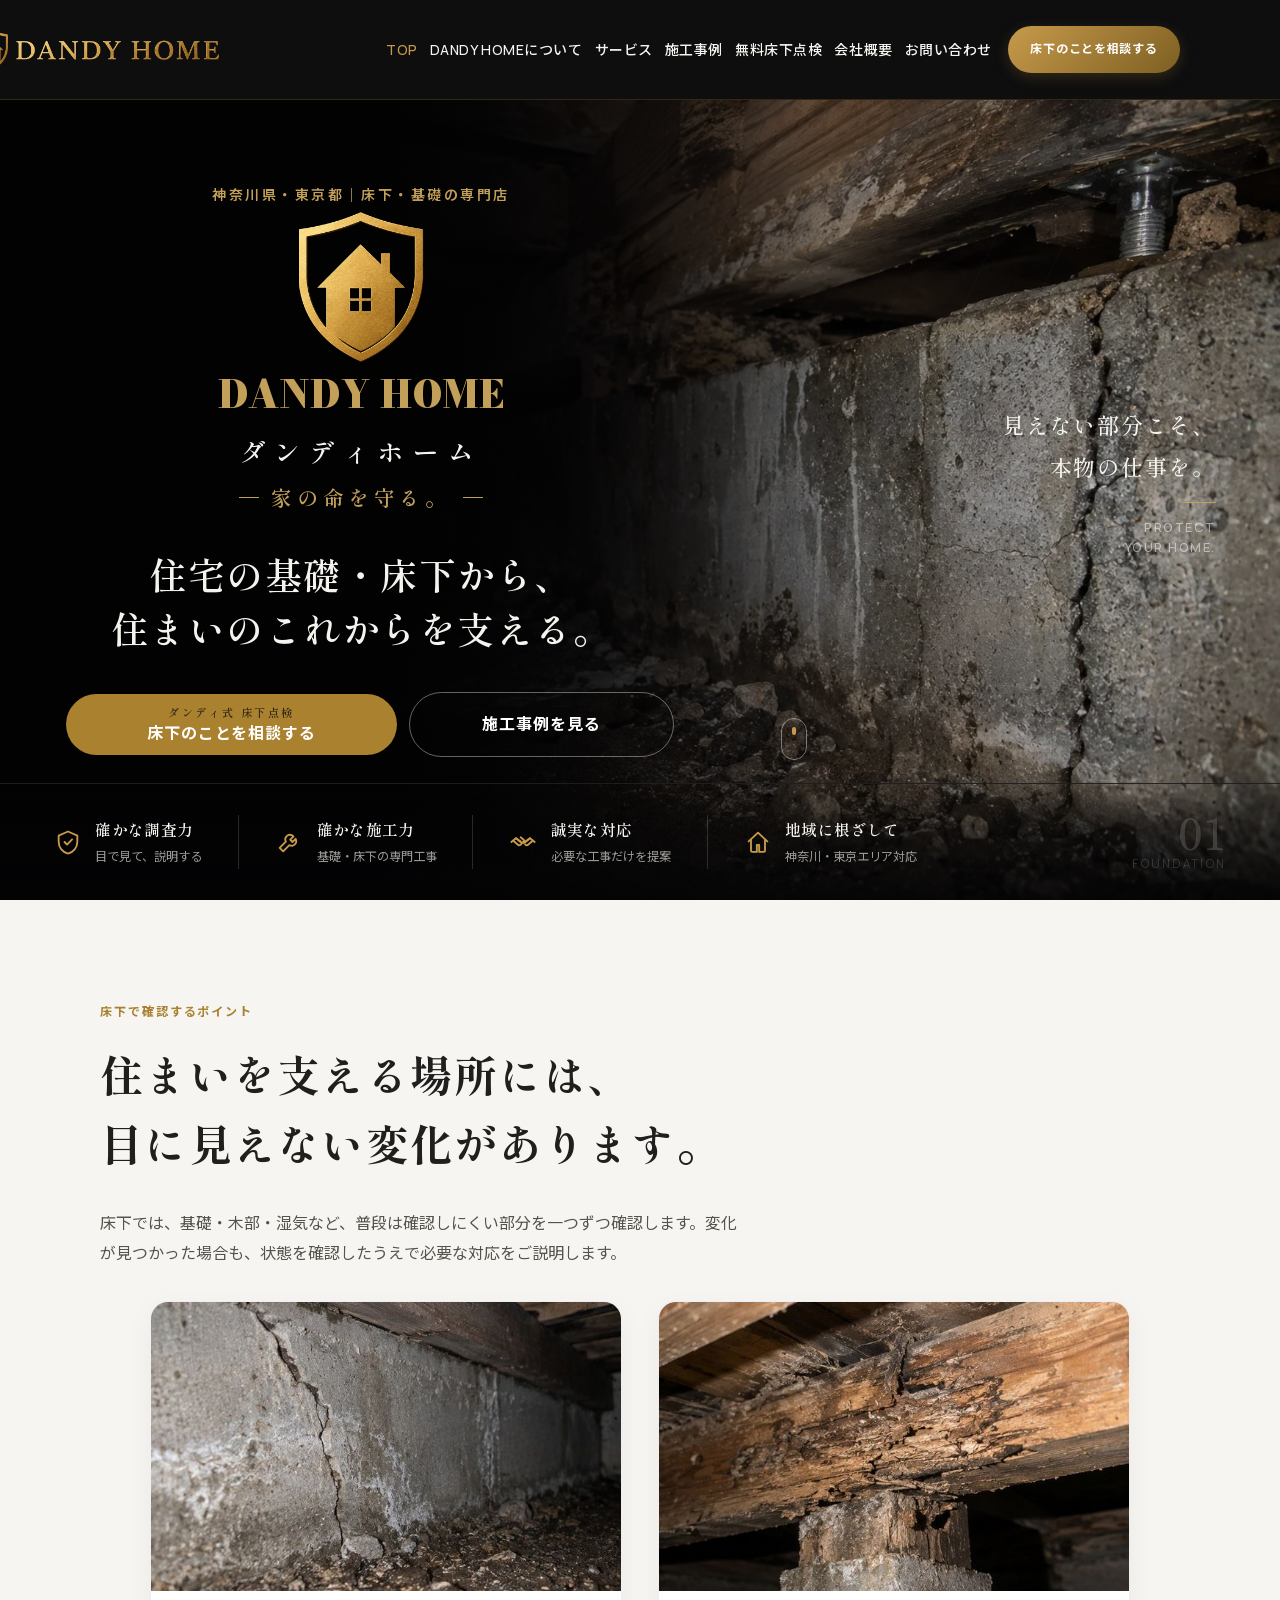
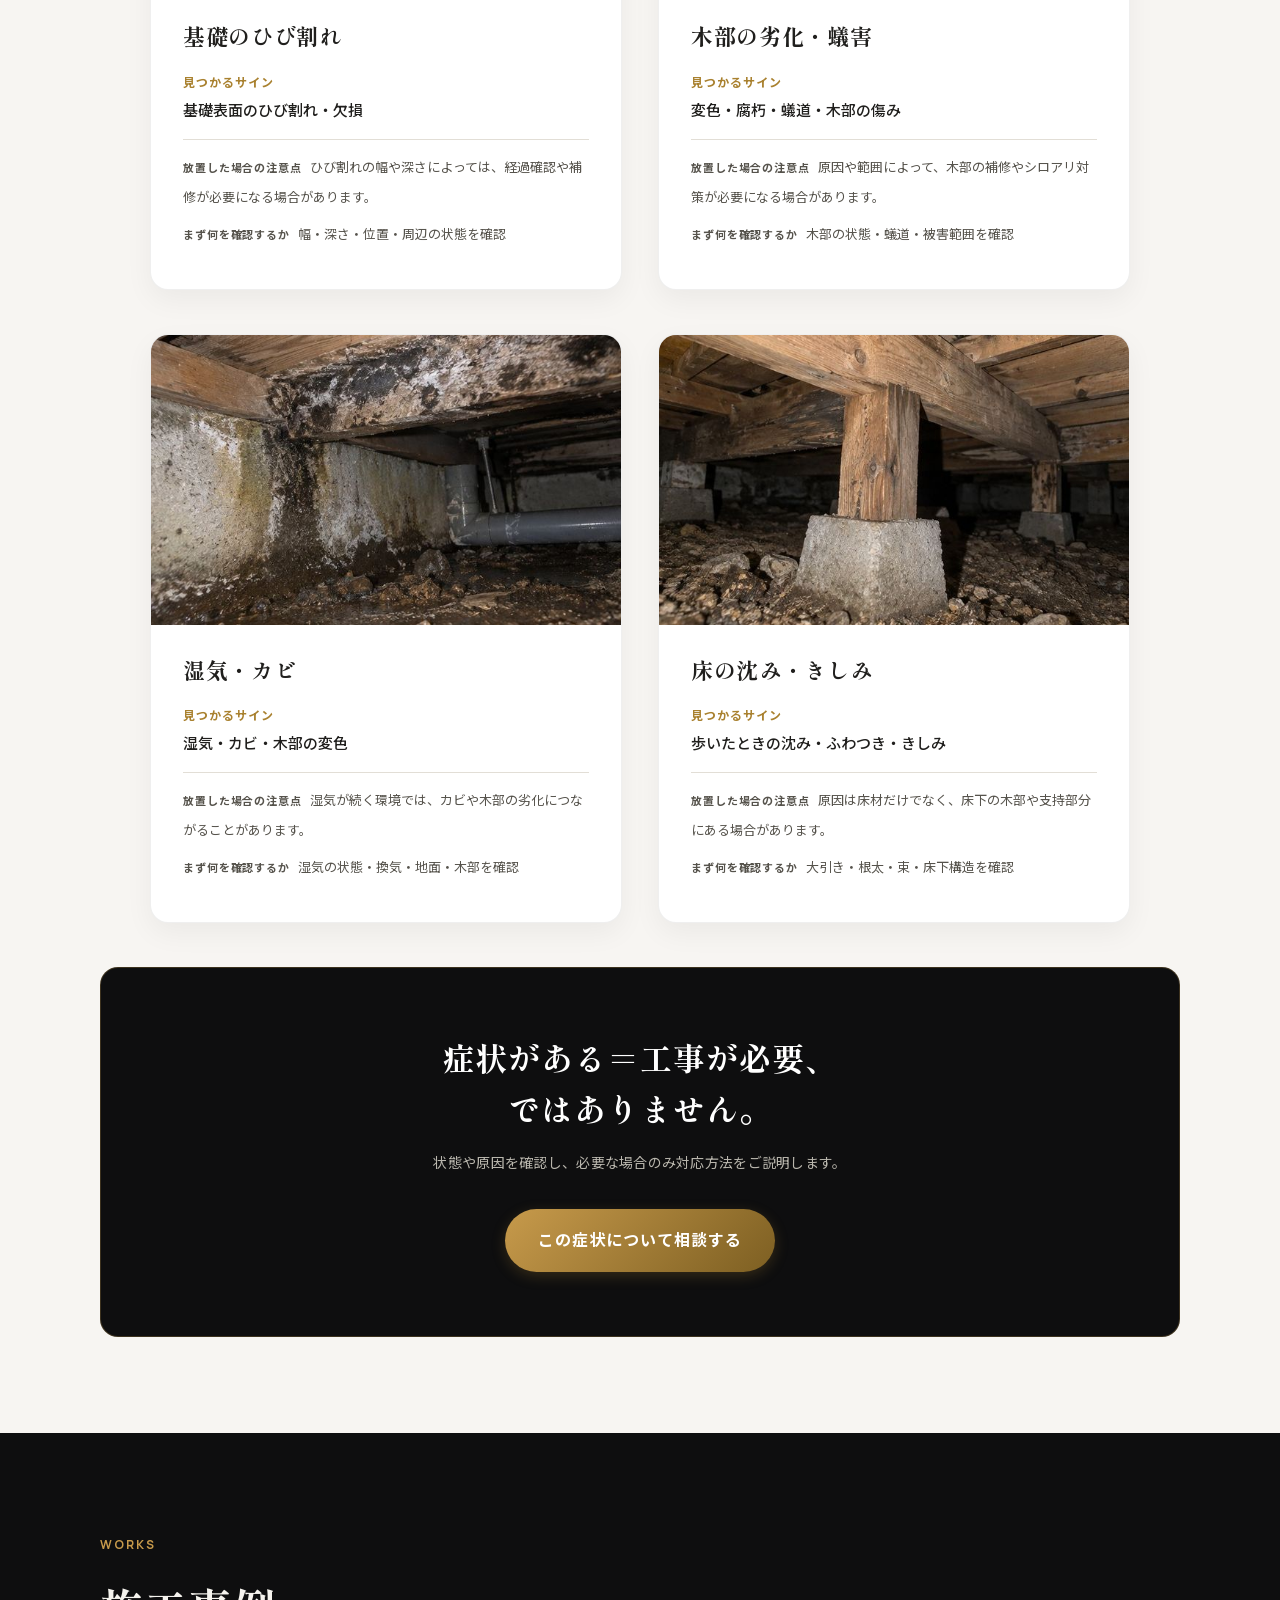
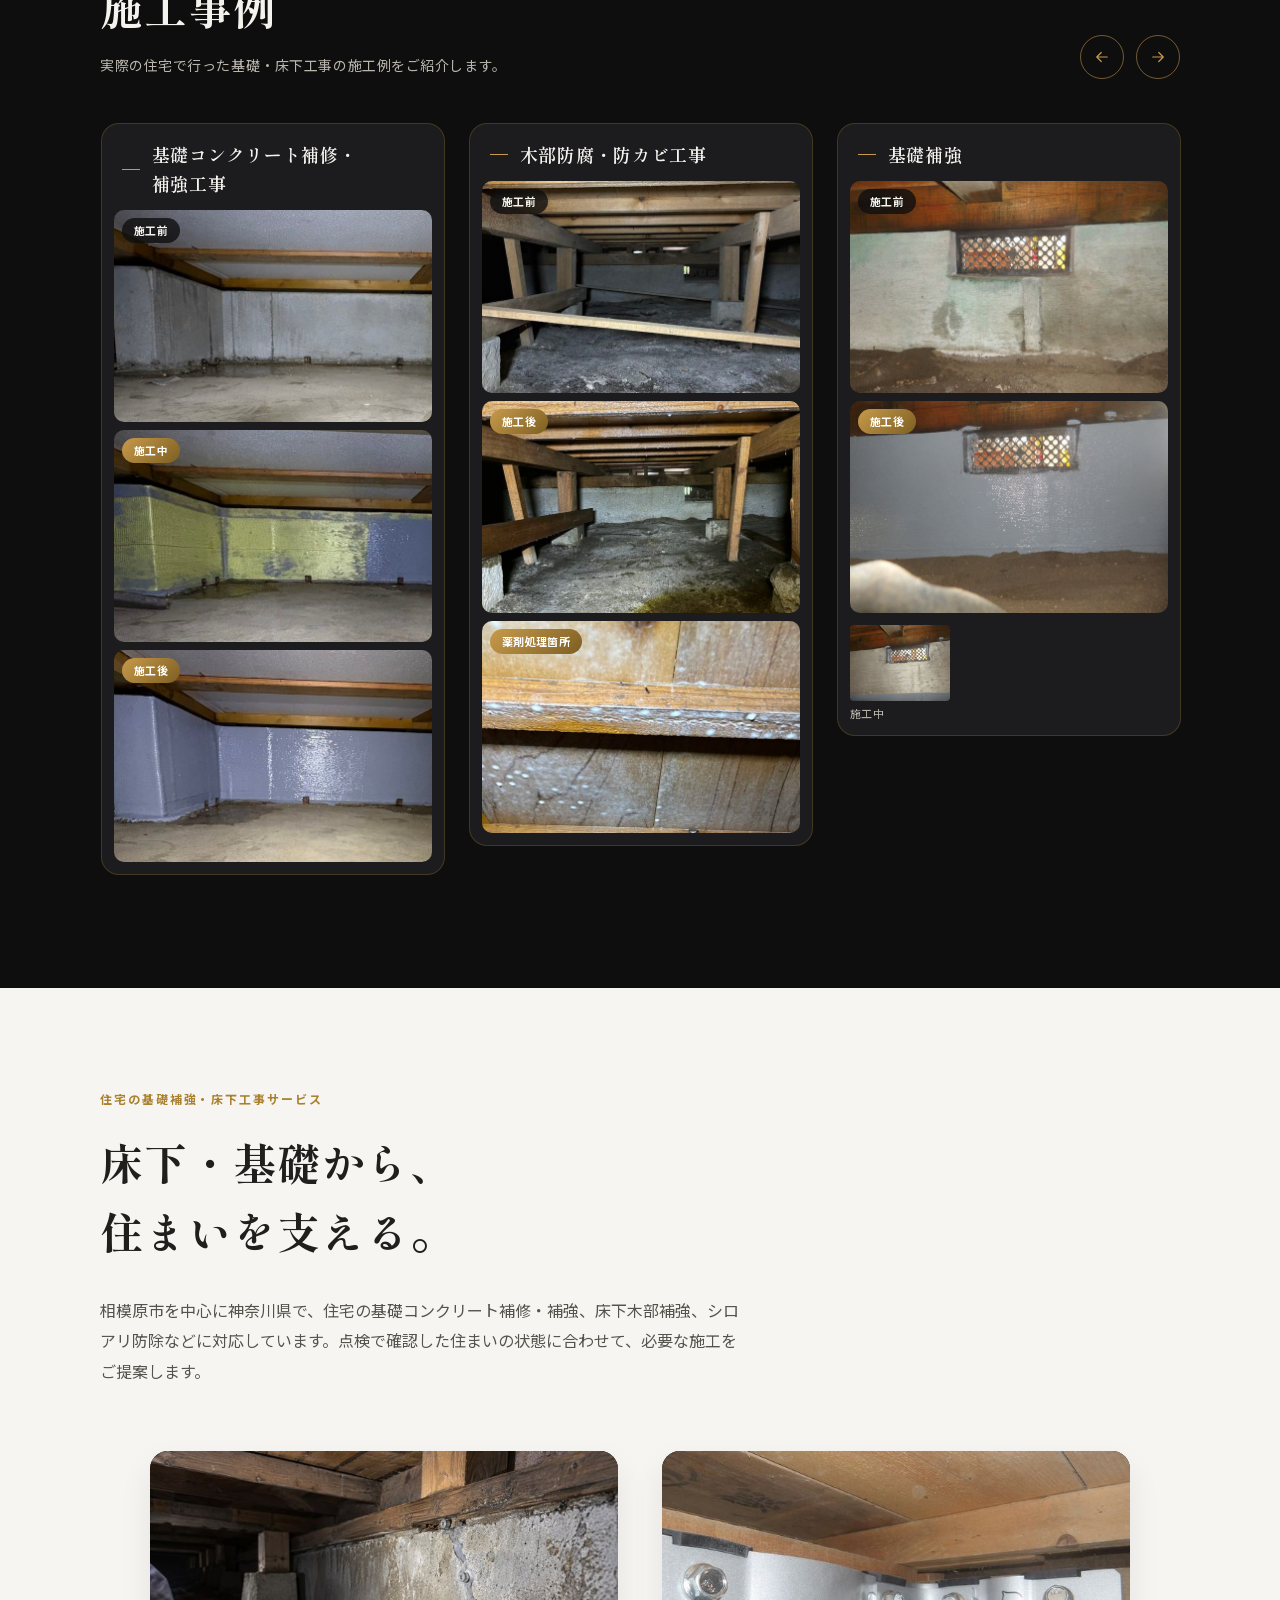
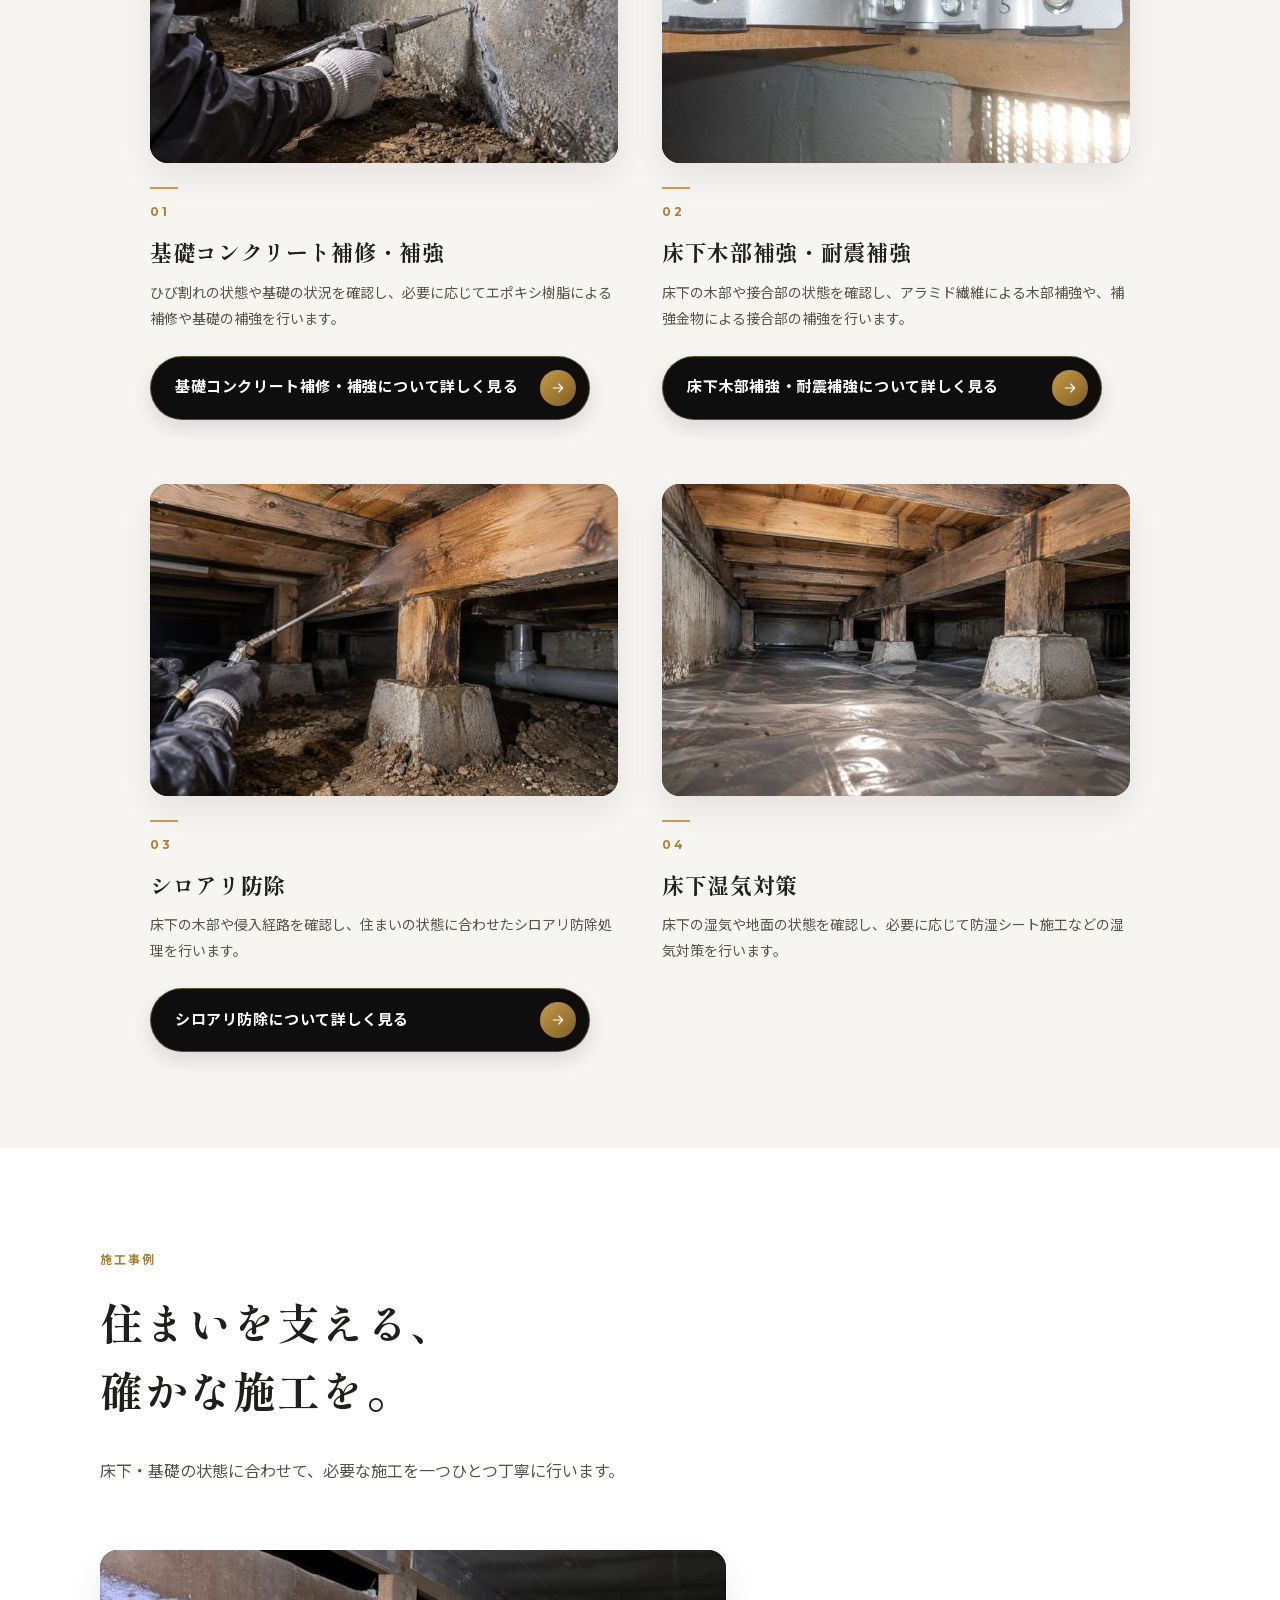
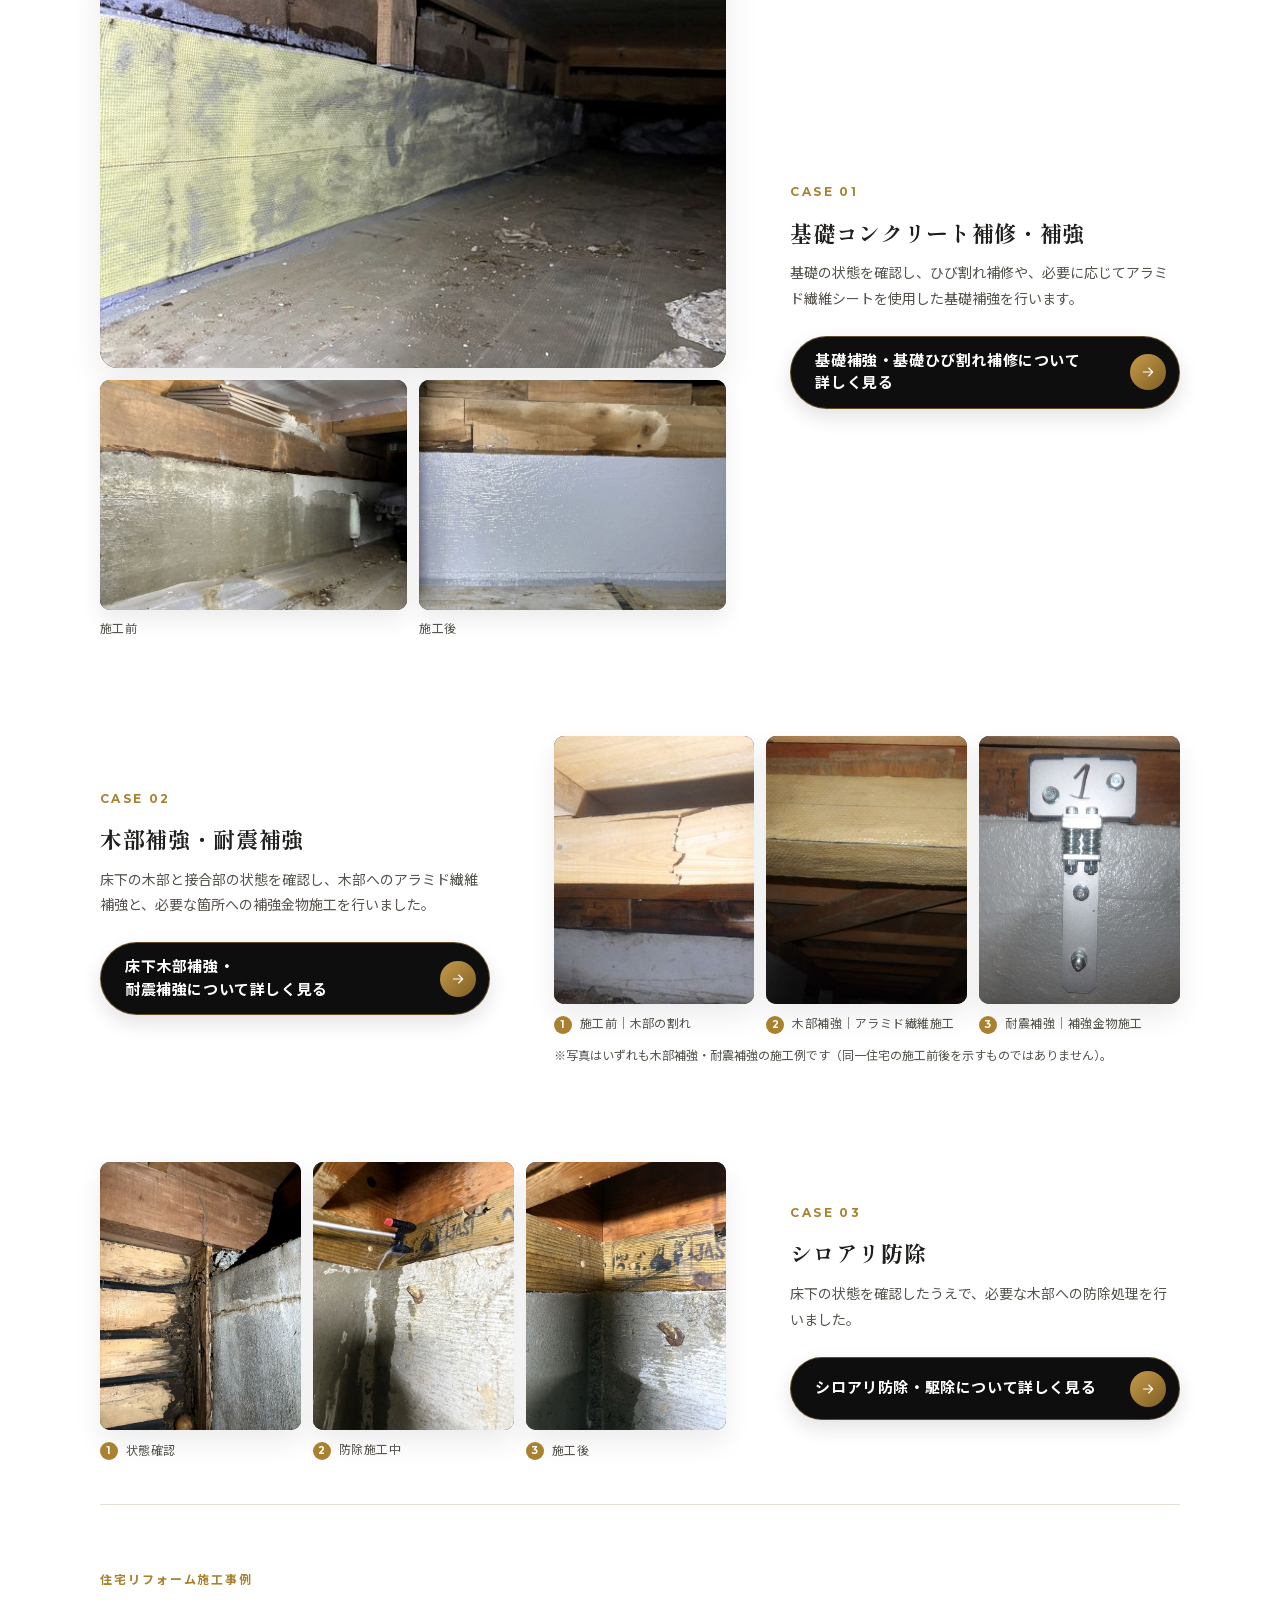
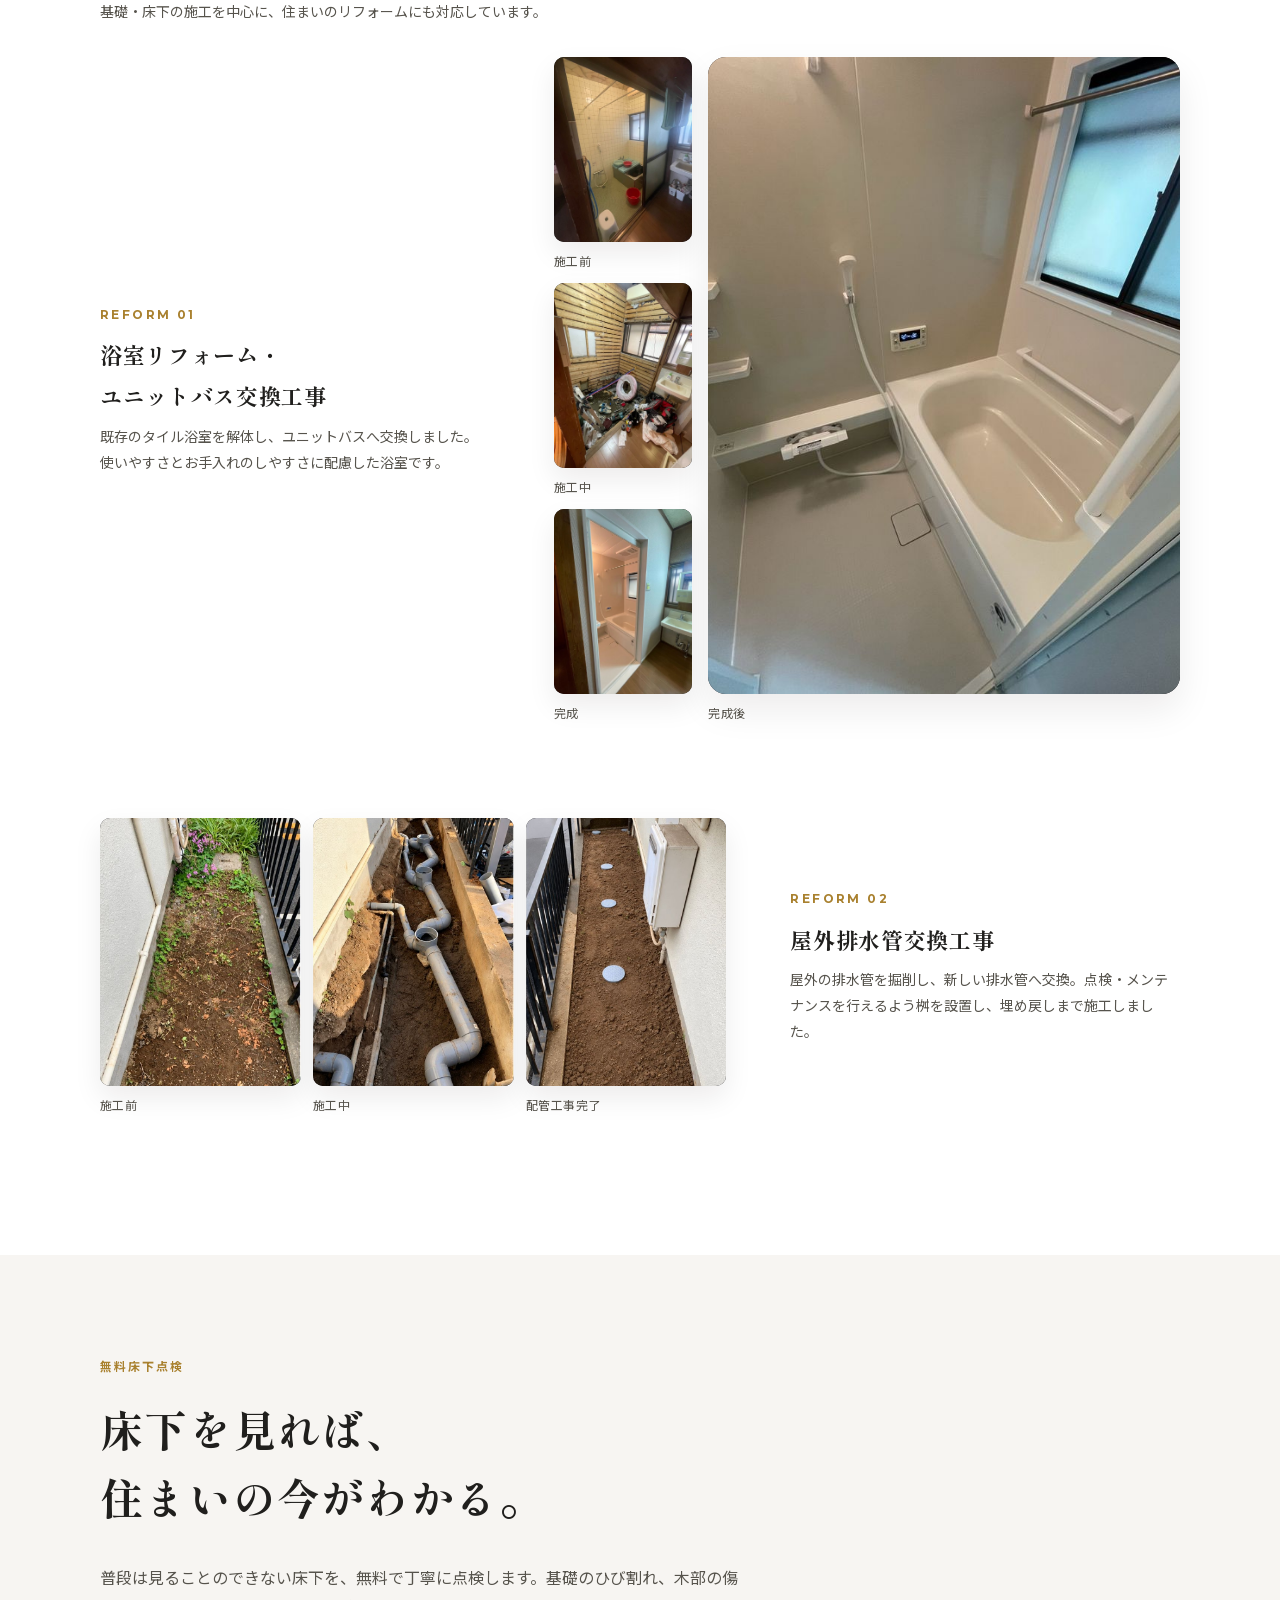
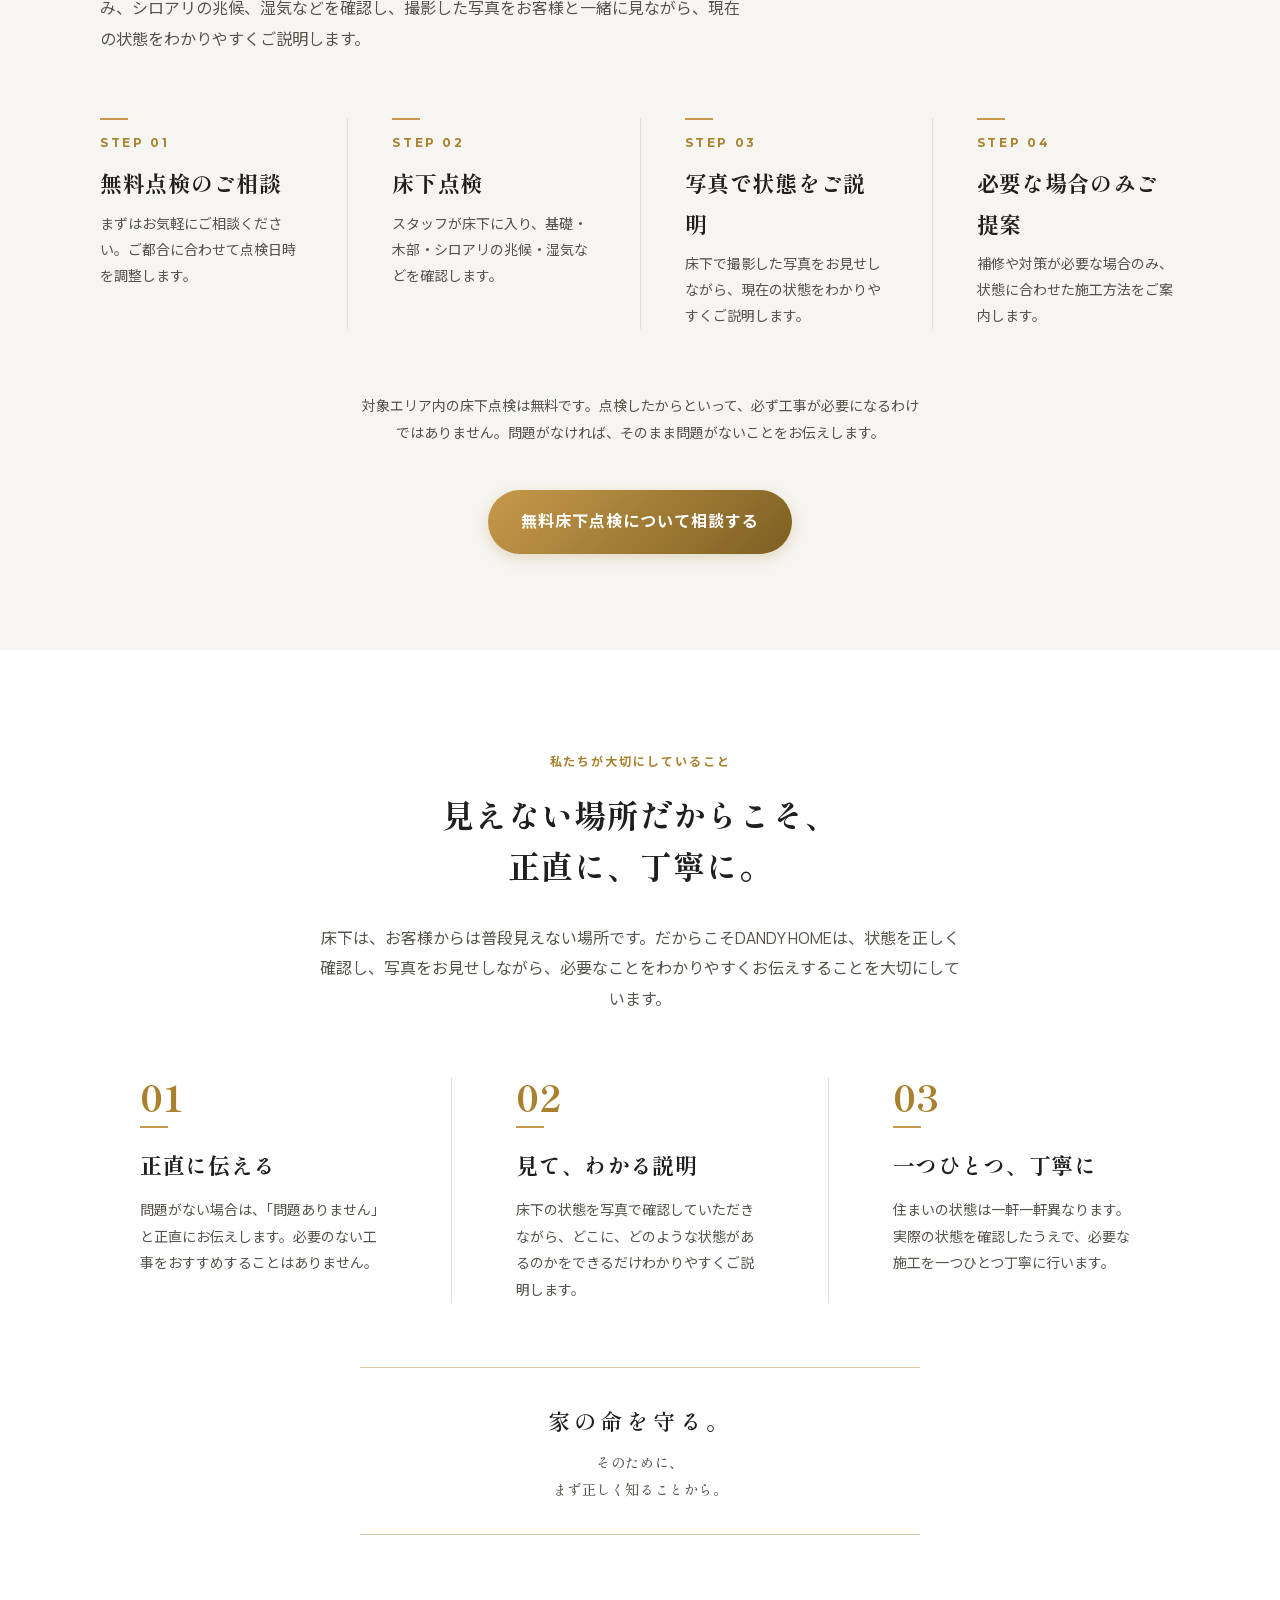
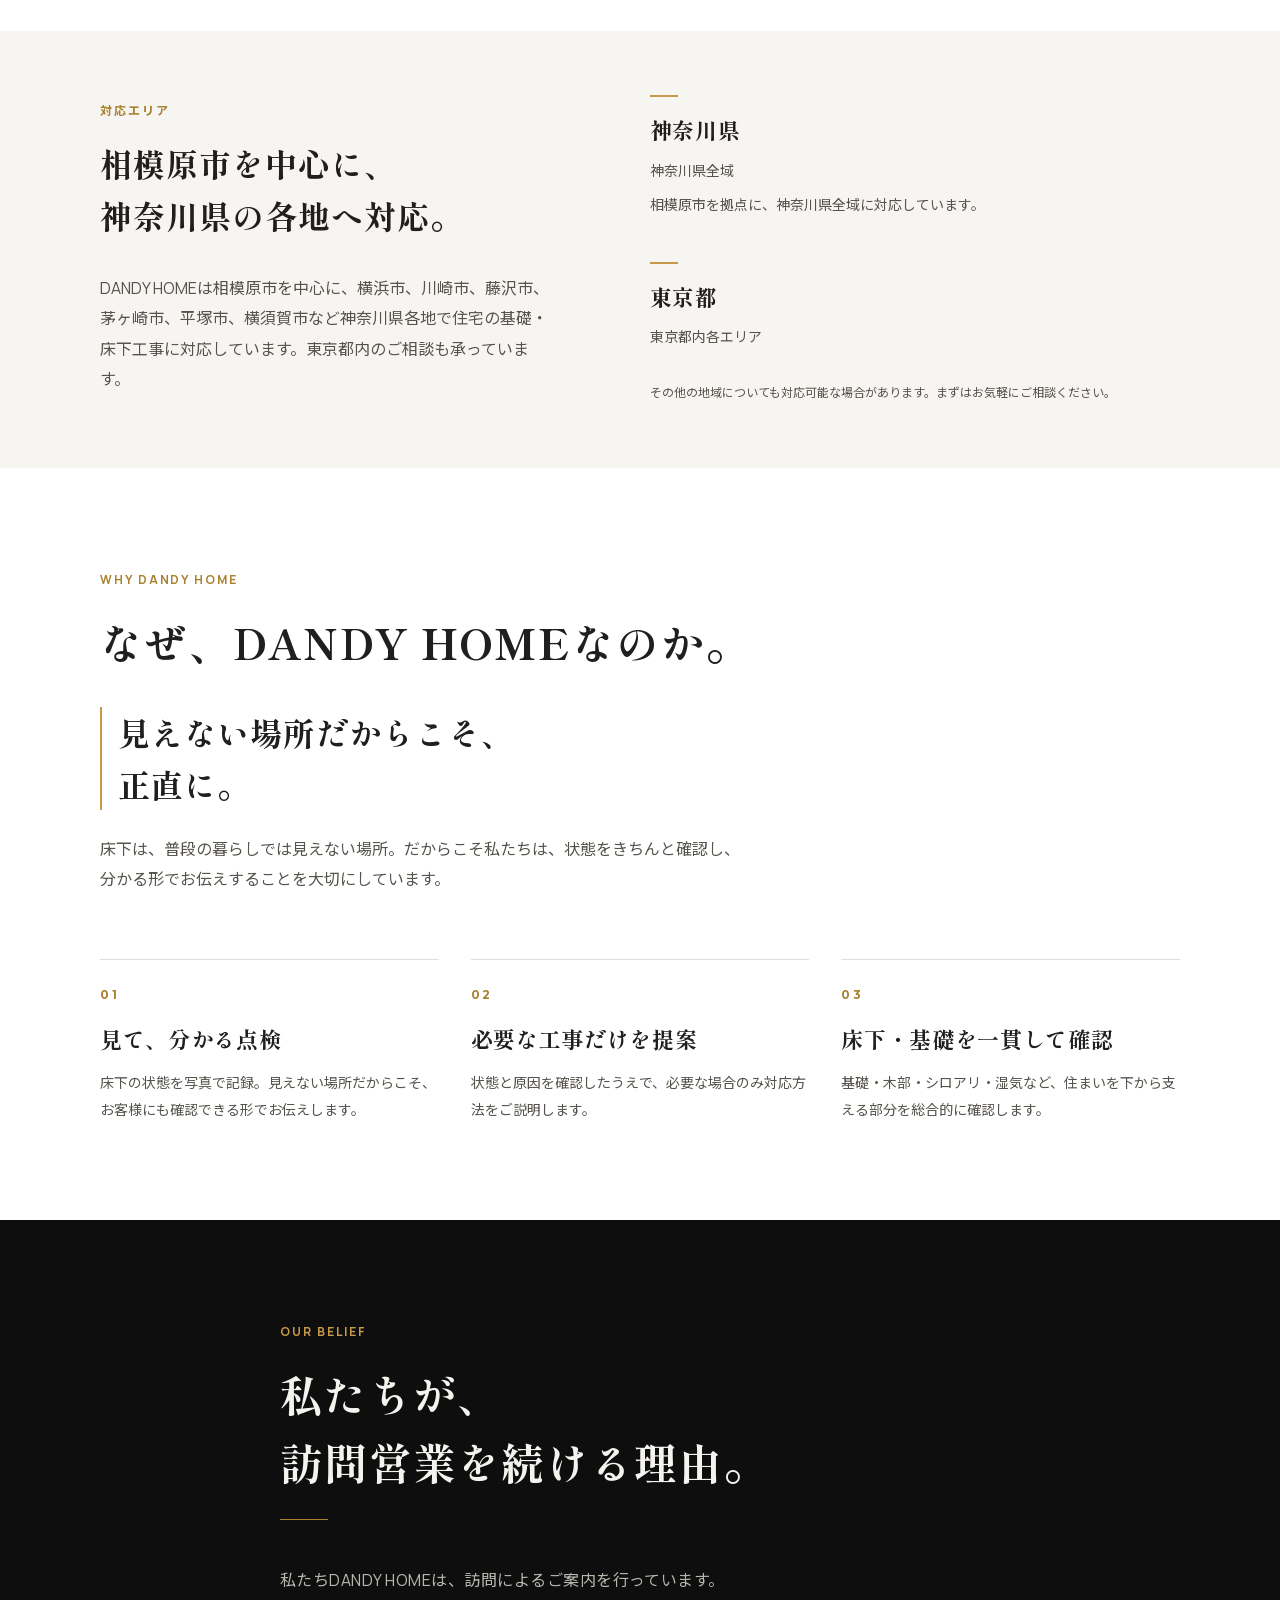
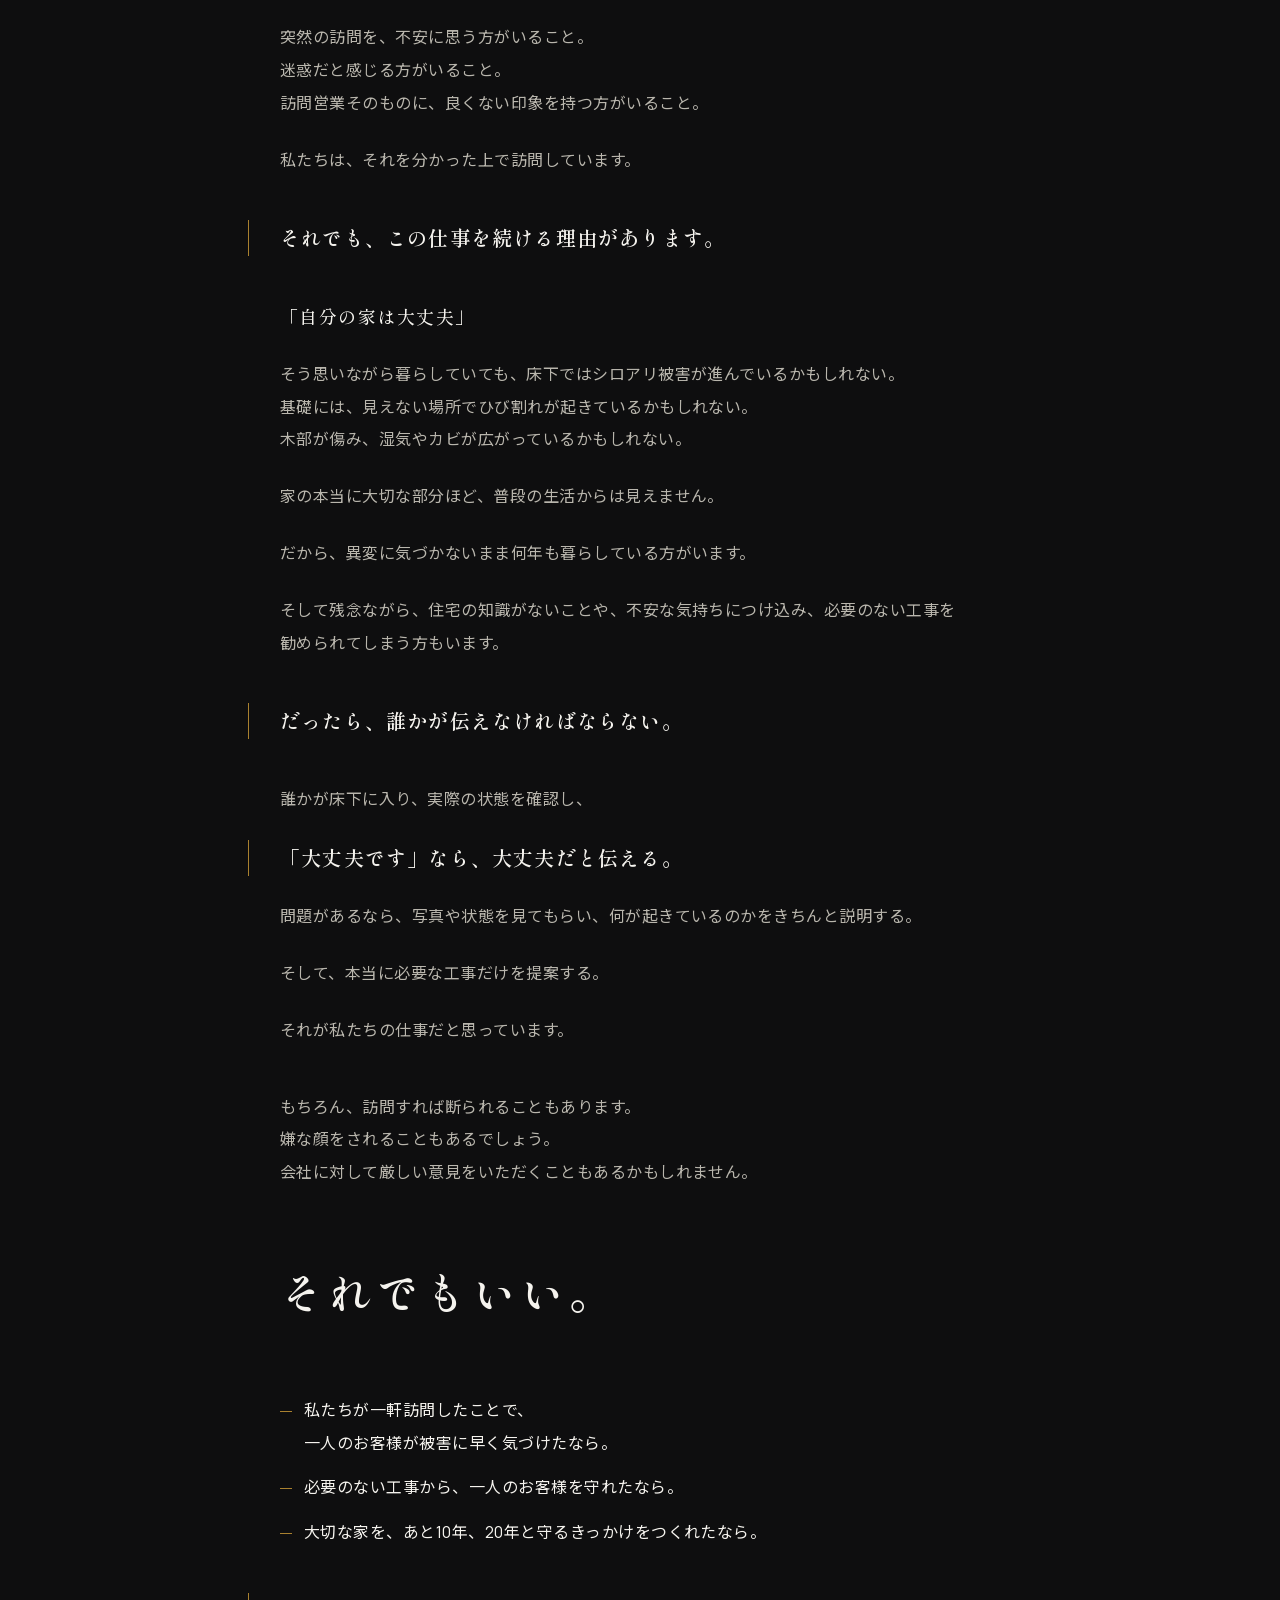
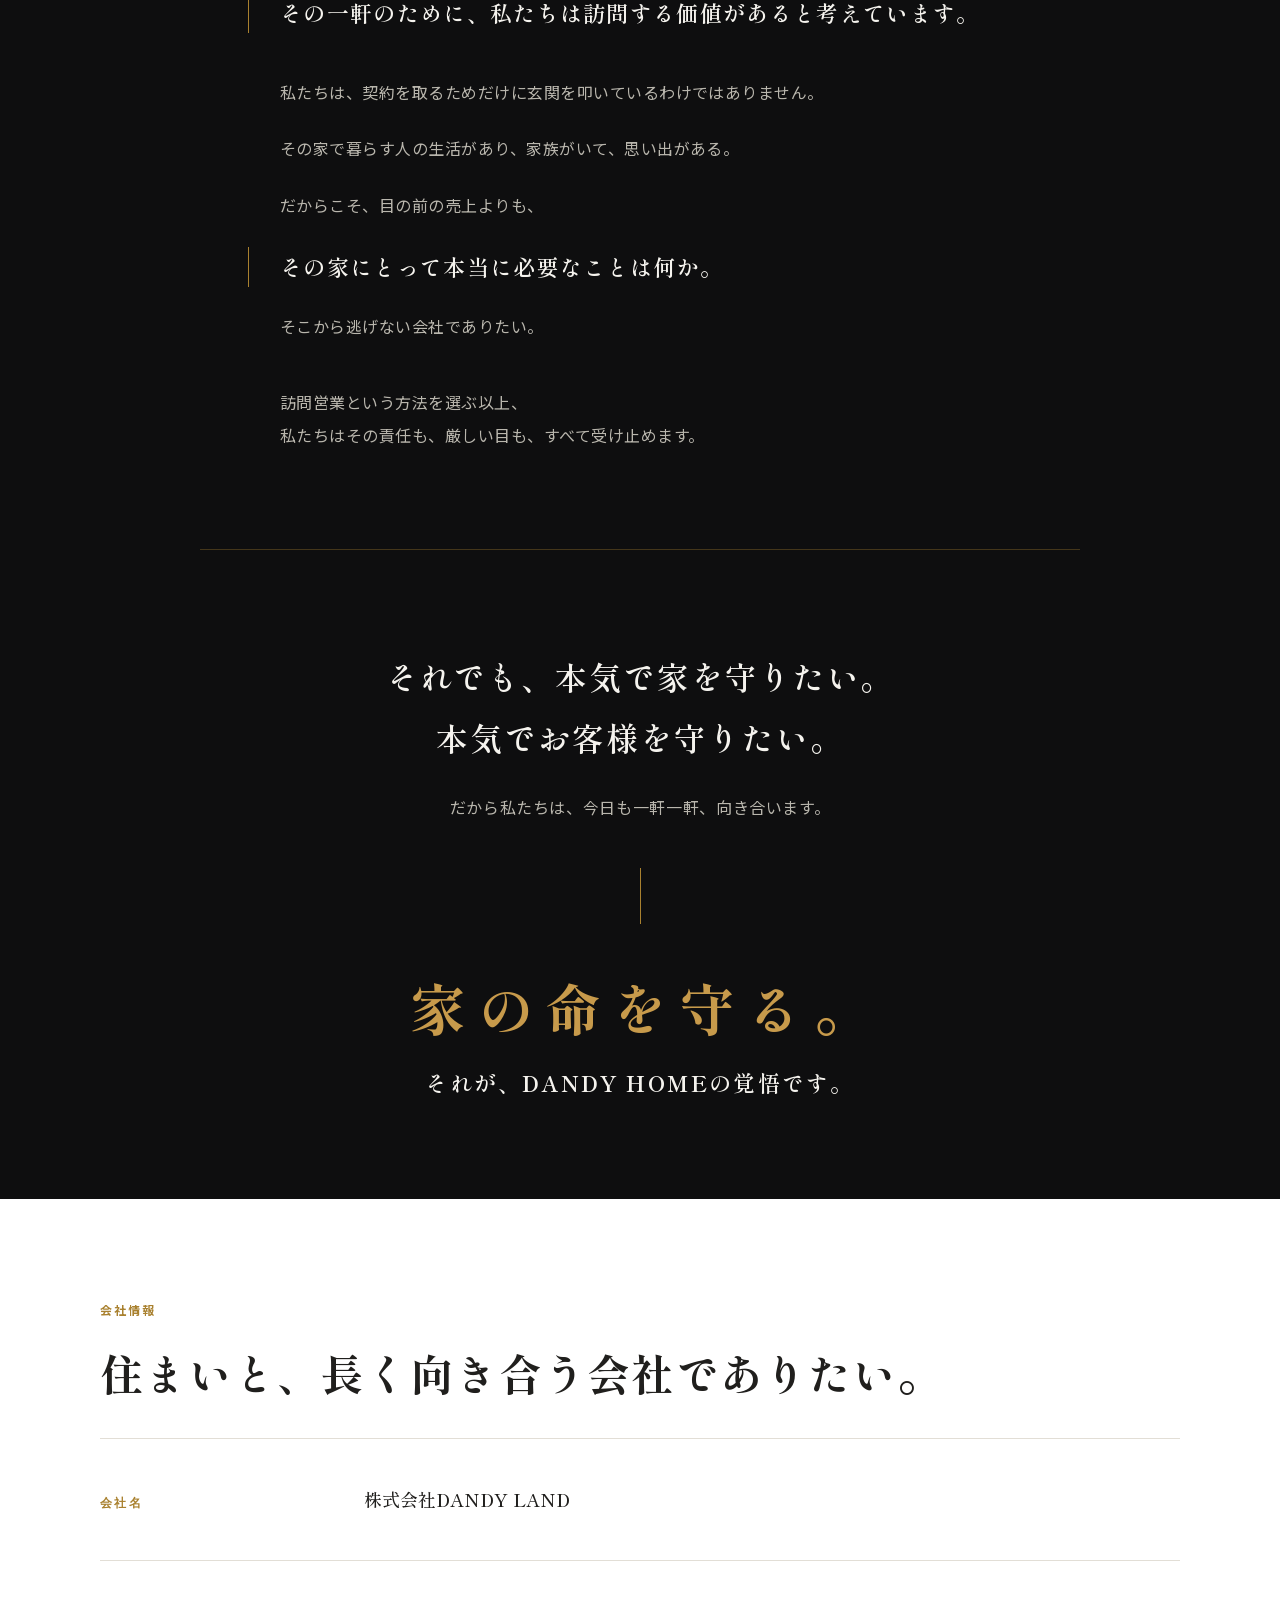
==== index.html @ 3596477d "Webフォントを自社配信に切り替え、ファーストビューの読み込み順を最適化（V4） - サイトで使う文字だけのサブセット（Noto Sans JP / Shippori Mincho）と欧文フォントを " ====
<!DOCTYPE html>
<html lang="ja">
<head>
  <meta charset="UTF-8">
  <meta name="viewport" content="width=device-width, initial-scale=1, viewport-fit=cover">
  <title>住宅の基礎補強・床下工事ならDANDY HOME｜相模原・神奈川</title>
  <meta name="description" content="相模原市を中心に神奈川県で住宅の基礎コンクリート補修・補強、床下木部補強、シロアリ防除、床下耐震補強に対応するDANDY HOME。住まいの基礎・床下を点検し、状態に合わせた施工をご提案します。">
  <link rel="canonical" href="https://dandyland.co.jp/">
  <meta name="theme-color" content="#1a1a1a">
  <meta name="robots" content="index, follow">

  <!-- OGP -->
  <meta property="og:type" content="website">
  <meta property="og:site_name" content="DANDY HOME">
  <meta property="og:title" content="住宅の基礎補強・床下工事ならDANDY HOME｜相模原・神奈川">
  <meta property="og:description" content="相模原市を中心に神奈川県で住宅の基礎コンクリート補修・補強、床下木部補強、シロアリ防除、床下耐震補強に対応するDANDY HOME。住まいの基礎・床下を点検し、状態に合わせた施工をご提案します。">
  <meta property="og:url" content="https://dandyland.co.jp/">
  <meta property="og:image" content="https://dandyland.co.jp/images/ogp/ogp-default.jpg">
  <meta property="og:locale" content="ja_JP">

  <!-- Twitter Card -->
  <meta name="twitter:card" content="summary_large_image">
  <meta name="twitter:title" content="住宅の基礎補強・床下工事ならDANDY HOME｜相模原・神奈川">
  <meta name="twitter:description" content="相模原市を中心に神奈川県で住宅の基礎コンクリート補修・補強、床下木部補強、シロアリ防除、床下耐震補強に対応するDANDY HOME。住まいの基礎・床下を点検し、状態に合わせた施工をご提案します。">
  <meta name="twitter:image" content="https://dandyland.co.jp/images/ogp/ogp-default.jpg">

  <link rel="icon" href="/favicon.ico" sizes="any">
  <link rel="apple-touch-icon" href="/images/apple-touch-icon.png">

  <!-- ファーストビュー背景（LCP）を先に読み込む。CSSと同じく767px以下はスマホ用の写真。
       css/style.css の @supports と同じ条件で WebP / JPEG を選び、CSSが実際に使う写真だけを
       読み込む（条件がずれると写真を二重に読み込むため、変更時は両方をそろえる）。
       フォントのCSSより前に置き、その読み込みを待たずにすぐ実行させる -->
  <script>
    (function () {
      var webp = !!(window.CSS && CSS.supports && CSS.supports('background-image', 'image-set(url("a.webp") type("image/webp"))'));
      [['/images/hero/hero-foundation-mobile', '(max-width: 767px)'], ['/images/hero/hero-foundation', '(min-width: 768px)']].forEach(function (p) {
        var l = document.createElement('link');
        l.rel = 'preload';
        l.as = 'image';
        l.href = p[0] + (webp ? '.webp' : '.jpg');
        l.media = p[1];
        l.setAttribute('fetchpriority', 'high');
        document.head.appendChild(l);
      });
    })();
  </script>
  <noscript>
    <link rel="preload" as="image" href="/images/hero/hero-foundation-mobile.webp" type="image/webp" media="(max-width: 767px)" fetchpriority="high">
    <link rel="preload" as="image" href="/images/hero/hero-foundation.webp" type="image/webp" media="(min-width: 768px)" fetchpriority="high">
  </noscript>

  <!-- Typography: 欧文はMontserrat（ロゴ・見出し英数字）/ Manrope（本文欧文）、和文は Shippori Mincho（大見出し）/ Noto Sans JP（本文）。高級住宅ブランドとしての重厚感・品格を意図したフォント選定。
       2026-09-23 追記：PC版Heroの「DANDY HOME」表示用に、完成基準画像と比較して選定したクラシックセリフ（Bodoni Moda）を追加。既存の4書体（Montserrat/Manrope/Shippori Mincho/Noto Sans JP）の読み込み・用途は変更していない（追加のみ）。 -->
  <!-- Webフォントは /fonts/ から自社配信（サイトで使う文字だけのサブセット＋予備フォント）。
       文字を追加・変更したときは _tools/fonts/README.md の手順でサブセットを作り直す -->
  <link rel="stylesheet" href="/fonts/fonts.css" media="print" id="site-fonts">
  <script>
    (function () {
      // 読み込みの順番：ファーストビュー写真 → Webフォント → 予備フォントのCSS・画面外の写真。
      // 写真の読み込みが終わってからWebフォントを有効にし（写真の読み込みが失敗・停止した場合の保険として最長8秒）、
      // Webフォントの読み込みが終わったら（最長5秒）予備フォントのCSSを読み込んで firstviewloaded を知らせる
      var sheet = document.getElementById('site-fonts'), on = false, ready = false;
      function fontsOn() {
        if (on) return;
        on = true;
        sheet.media = 'all';
        requestAnimationFrame(function () { requestAnimationFrame(function () { document.fonts.ready.then(afterFonts); }); });
        setTimeout(afterFonts, 5000);
      }
      function afterFonts() {
        if (ready) return;
        ready = true;
        var l = document.createElement('link');
        l.rel = 'stylesheet';
        l.href = '/fonts/fonts-fallback.css';
        sheet.parentNode.insertBefore(l, sheet);
        window.firstViewLoaded = true;
        dispatchEvent(new Event('firstviewloaded'));
      }
      var hero = [].filter.call(document.querySelectorAll('link[rel="preload"][as="image"]'), function (l) { return matchMedia(l.media || 'all').matches; })[0];
      if (hero) { hero.addEventListener('load', fontsOn); hero.addEventListener('error', fontsOn); }
      else {
        // 背景写真のpreloadがないページは、最初の画面に表示される写真の読み込みを待つ
        document.addEventListener('DOMContentLoaded', function () {
          var wait = [].filter.call(document.images, function (img) {
            var r = img.getBoundingClientRect();
            return !img.complete && r.width > 0 && r.top < innerHeight && r.bottom > 0;
          });
          var left = wait.length;
          if (!left) return fontsOn();
          wait.forEach(function (img) {
            function done() { if (--left === 0) fontsOn(); }
            img.addEventListener('load', done); img.addEventListener('error', done);
          });
        });
      }
      setTimeout(fontsOn, 8000);
    })();
  </script>
  <noscript><link rel="stylesheet" href="/fonts/fonts-fallback.css"><link rel="stylesheet" href="/fonts/fonts.css"></noscript>

  <link rel="stylesheet" href="/css/style.css?v=20261028-1">

  <!-- 構造化データ（LocalBusiness）。会社情報確定に応じ src/templates/layout.js の
       buildStructuredData() が自動生成します。 -->
  <script type="application/ld+json">
{
  "@context": "https://schema.org",
  "@type": "HomeAndConstructionBusiness",
  "@id": "https://dandyland.co.jp/#business",
  "name": "DANDY HOME",
  "alternateName": "ダンディホーム",
  "legalName": "株式会社DANDY LAND",
  "description": "DANDY HOMEは神奈川県・東京都を中心に、築40〜50年前後の木造戸建住宅の床下・基礎補修を専門とする住宅事業ブランドです。無料床下点検で住まいの状態を正確に確認し、必要な工事だけを分かりやすくご提案します。",
  "url": "https://dandyland.co.jp/",
  "telephone": "+81-42-816-3369",
  "areaServed": [
    "神奈川県",
    "東京都"
  ],
  "address": {
    "@type": "PostalAddress",
    "addressCountry": "JP",
    "addressRegion": "神奈川県",
    "addressLocality": "相模原市中央区",
    "streetAddress": "中央6-6-13-402"
  }
}
  </script>

  <!-- Google Analytics / Search Console
       アカウント確定後、ここに計測タグ・確認用metaタグを追加してください。 -->
</head>
<body>
  <a class="skip-link" href="#main-content">本文へスキップ</a>

  
  <header class="site-header" id="site-header">
    <div class="container site-header__inner">
      <a href="/#top" class="brand" aria-label="DANDY HOME トップへ">
        <span
          class="brand__icon"
          style="background-image: url('/images/logo/dandy-home-logo.png'); background-image: image-set(url('/images/logo/dandy-home-logo.webp') type('image/webp'), url('/images/logo/dandy-home-logo.png') type('image/png'));"
          role="img"
          aria-label="DANDY HOME（ダンディホーム）"
        ></span>
        <span
          class="brand__wordmark"
          style="background-image: url('/images/logo/dandy-home-logo.png'); background-image: image-set(url('/images/logo/dandy-home-logo.webp') type('image/webp'), url('/images/logo/dandy-home-logo.png') type('image/png'));"
          aria-hidden="true"
        ></span>
      </a>

      <nav class="main-nav" id="main-nav" aria-label="主要ナビゲーション">
        <ul class="main-nav__list">
          <li><a href="/#top" class="nav-link">TOP</a></li><li><a href="/#why-dandy-home" class="nav-link">DANDY HOMEについて</a></li><li><a href="/#capabilities" class="nav-link">サービス</a></li><li><a href="/#case-studies-preview" class="nav-link">施工事例</a></li><li><a href="/#inspection" class="nav-link">無料床下点検</a></li><li><a href="/#company" class="nav-link">会社概要</a></li><li><a href="/#contact" class="nav-link">お問い合わせ</a></li>
        </ul>
        <a href="/#contact" class="btn btn--primary btn--nav">床下のことを相談する</a>
      </nav>

      <button
        type="button"
        class="nav-toggle"
        id="nav-toggle"
        aria-expanded="false"
        aria-controls="main-nav"
        aria-label="メニューを開く"
      >
        <span class="nav-toggle__icon nav-toggle__icon--open"><span class="icon " aria-hidden="true"><svg viewBox="0 0 24 24" fill="none" stroke="currentColor" stroke-width="1.6" stroke-linecap="round" stroke-linejoin="round"><path d="M3 6h18M3 12h18M3 18h18"/></svg></span></span>
        <span class="nav-toggle__icon nav-toggle__icon--close"><span class="icon " aria-hidden="true"><svg viewBox="0 0 24 24" fill="none" stroke="currentColor" stroke-width="1.6" stroke-linecap="round" stroke-linejoin="round"><path d="M5 5l14 14M19 5L5 19"/></svg></span></span>
      </button>
    </div>
  </header>
  <div class="nav-overlay" id="nav-overlay" hidden></div>

  <main id="main-content">
    
  <section class="hero" id="top">
    <div class="hero__bg" style="--hero-bg-pc: url('/images/hero/hero-foundation.jpg');--hero-bg-mobile: url('/images/hero/hero-foundation-mobile.jpg');--hero-bg-pc-webp: image-set(url('/images/hero/hero-foundation.webp') type('image/webp'), url('/images/hero/hero-foundation.jpg') type('image/jpeg'));--hero-bg-mobile-webp: image-set(url('/images/hero/hero-foundation-mobile.webp') type('image/webp'), url('/images/hero/hero-foundation-mobile.jpg') type('image/jpeg'));" aria-hidden="true"></div>
    <div class="hero__overlay" aria-hidden="true"></div>

    <div class="hero__inner">
      <p class="hero__eyebrow"><span class="sp-phrase">神奈川県・東京都｜</span><span class="sp-phrase">床下・基礎の専門店</span></p>

      <picture>
        <source type="image/webp" srcset="/images/logo/dandy-home-logo.webp">
        <img
          class="hero__logo"
          fetchpriority="high"
          src="/images/logo/dandy-home-logo.png"
          alt="DANDY HOME（ダンディホーム）"
          width="800"
          height="720"
        >
      </picture>

      <div class="hero__pc-brand">
        <span
          class="hero__pc-brand-icon"
          style="background-image: url('/images/logo/dandy-home-logo.png'); background-image: image-set(url('/images/logo/dandy-home-logo.webp') type('image/webp'), url('/images/logo/dandy-home-logo.png') type('image/png'));"
          role="img"
          aria-label="DANDY HOME（ダンディホーム）"
        ></span>
        <p class="hero__pc-brand-word">DANDY HOME</p>
      </div>

      <p class="hero__brandtext">
        <span class="hero__brandtext-kana">ダンディホーム</span>
        <span class="hero__brandtext-tagline">
          <span class="hero__brandtext-tagline-line" aria-hidden="true"></span>
          <span class="hero__brandtext-tagline-text">家の命を守る。</span>
          <span class="hero__brandtext-tagline-line" aria-hidden="true"></span>
        </span>
      </p>

      <h1 class="hero__lead">
        住宅の基礎・床下から、<br>
        住まいの<wbr>これからを支える。
      </h1>

      <div class="hero__cta">
        <a href="#contact" class="btn btn--primary btn--large hero__cta-stack"><span class="hero__cta-eyebrow">ダンディ式 床下点検</span><span class="hero__cta-label">床下のことを相談する</span></a>
        <a href="#works-title" class="btn btn--outline btn--large">施工事例を見る</a>
      </div>
    </div>

    <div class="hero__side-copy">
      <p class="hero__side-copy-text">見えない部分こそ、<br>本物の仕事を。</p>
      <span class="hero__side-copy-line" aria-hidden="true"></span>
      <p class="hero__side-copy-sub">PROTECT<br>YOUR HOME.</p>
    </div>

    <a href="#symptom-check" class="hero__scroll" aria-label="次のセクションへ">
      <span></span>
    </a>

    
    <div class="hero-infobar">
      <div class="hero-infobar__inner">
        <ul class="hero-infobar__list">
          
      <li class="hero-infobar__item">
        <span class="hero-infobar__icon"><span class="icon " aria-hidden="true"><svg viewBox="0 0 24 24" fill="none" stroke="currentColor" stroke-width="1.6" stroke-linecap="round" stroke-linejoin="round"><path d="M12 3l8 3.5v5.2c0 5.1-3.4 9.1-8 10.3-4.6-1.2-8-5.2-8-10.3V6.5L12 3z"/><path d="M9 12l2.2 2.2L15.5 9.8"/></svg></span></span>
        <span class="hero-infobar__text">
          <span class="hero-infobar__title">確かな調査力</span>
          <span class="hero-infobar__desc">目で見て、説明する</span>
        </span>
      </li>
      <li class="hero-infobar__item">
        <span class="hero-infobar__icon"><span class="icon " aria-hidden="true"><svg viewBox="0 0 24 24" fill="none" stroke="currentColor" stroke-width="1.6" stroke-linecap="round" stroke-linejoin="round"><path d="M14.7 6.3a4 4 0 0 0-5.4 5.4L4 17l3 3 5.3-5.3a4 4 0 0 0 5.4-5.4l-2.7 2.7-2-2 2.8-2.7z"/></svg></span></span>
        <span class="hero-infobar__text">
          <span class="hero-infobar__title">確かな施工力</span>
          <span class="hero-infobar__desc">基礎・床下の専門工事</span>
        </span>
      </li>
      <li class="hero-infobar__item">
        <span class="hero-infobar__icon"><span class="icon " aria-hidden="true"><svg viewBox="0 0 24 24" fill="none" stroke="currentColor" stroke-width="1.6" stroke-linecap="round" stroke-linejoin="round"><path d="M2 12l4-3.2 4 2.8M22 12l-4-3.2-4 2.8"/><path d="M6 8.8l4.6 3.8a1.6 1.6 0 0 0 2.3-.2 1.5 1.5 0 0 0-.2-2.1L10 8"/><path d="M18 8.8l-4.6 3.8-1.3-1"/><path d="M4 11.2l3.4 3a2 2 0 0 0 2.7 0l.4-.4M20 11.2l-3.4 3a2 2 0 0 1-2.7 0"/></svg></span></span>
        <span class="hero-infobar__text">
          <span class="hero-infobar__title">誠実な対応</span>
          <span class="hero-infobar__desc">必要な工事だけを提案</span>
        </span>
      </li>
      <li class="hero-infobar__item">
        <span class="hero-infobar__icon"><span class="icon " aria-hidden="true"><svg viewBox="0 0 24 24" fill="none" stroke="currentColor" stroke-width="1.6" stroke-linecap="round" stroke-linejoin="round"><path d="M4 11.5L12 4l8 7.5"/><path d="M6 10v9.5a1 1 0 0 0 1 1h4v-6h2v6h4a1 1 0 0 0 1-1V10"/></svg></span></span>
        <span class="hero-infobar__text">
          <span class="hero-infobar__title">地域に根ざして</span>
          <span class="hero-infobar__desc">神奈川・東京エリア対応</span>
        </span>
      </li>
        </ul>
        <p class="hero-infobar__corner" aria-hidden="true">
          <span class="hero-infobar__corner-num">01</span>
          <span class="hero-infobar__corner-label">FOUNDATION</span>
        </p>
      </div>
    </div>
  </section>

  <section class="section symptom-detail" id="symptom-check">
    <div class="container">
      <p class="section-eyebrow">床下で確認するポイント</p>
      <h2 class="section-title"><span class="sp-phrase">住まいを支える</span><span class="sp-phrase">場所には、</span><br>目に見えない変化<br class="symptom-detail__title-break">があります。</h2>
      <p class="symptom-detail__lead">
        床下では、基礎・木部・湿気など、普段は確認しにくい部分を一つずつ確認します。変化が見つかった場合も、状態を確認したうえで必要な対応をご説明します。
      </p>

      <script>
        // 画面外にある症状写真は、ファーストビュー（背景写真・ロゴ・フォント）の読み込みが終わってから
        // （firstviewloaded、最長8秒）読み込む。写真が画面に近づいた場合はその時点ですぐ読み込む。
        // 写真の枠（.symptom-detail-card__photo）は縦横比が固定のため、読み込みの前後で配置は変わらない。
        // JavaScriptが無効な場合は通常どおり読み込まれる
        (function () {
          var lead = document.querySelector('.symptom-detail__lead');
          if (!lead || window.firstViewLoaded || lead.getBoundingClientRect().bottom < innerHeight) return;
          var hold = document.createElement('style');
          hold.textContent = '.symptom-detail-grid img{display:none}';
          document.head.appendChild(hold);
          function release() { if (hold.parentNode) hold.parentNode.removeChild(hold); }
          addEventListener('firstviewloaded', release);
          setTimeout(release, 8000);
          document.addEventListener('DOMContentLoaded', function () {
            if (!('IntersectionObserver' in window)) return;
            var io = new IntersectionObserver(function (entries) {
              if (entries.some(function (e) { return e.isIntersecting; })) { io.disconnect(); release(); }
            }, { rootMargin: '200px 0px' });
            [].forEach.call(document.querySelectorAll('.symptom-detail-card__photo'), function (el) { io.observe(el); });
          });
        })();
      </script>
      <ul class="symptom-detail-grid">
        
      <li class="symptom-detail-card">
        <div class="symptom-detail-card__photo">
          <img loading="lazy" decoding="async" src="/images/symptoms/crack.jpg" srcset="/images/symptoms/crack-640.jpg 640w, /images/symptoms/crack.jpg 758w" sizes="(min-width: 1024px) 470px, (min-width: 768px) calc(50.0vw - 34px), calc(100.0vw - 42px)" alt="基礎のひび割れ" width="800" height="530" />
        </div>
        <div class="symptom-detail-card__body">
          <p class="symptom-detail-card__title">基礎のひび割れ</p>
          <dl class="symptom-detail-card__meta">
            <div>
              <dt>見つかるサイン</dt>
              <dd>基礎表面のひび割れ・欠損</dd>
            </div>
            <div>
              <dt>放置した場合の注意点</dt>
              <dd>ひび割れの幅や深さによっては、経過確認や補修が必要になる場合があります。</dd>
            </div>
            <div>
              <dt>まず何を確認するか</dt>
              <dd>幅・深さ・位置・<span class="sp-phrase">周辺の状態を確認</span></dd>
            </div>
          </dl>
        </div>
      </li>
      <li class="symptom-detail-card">
        <div class="symptom-detail-card__photo">
          <img loading="lazy" decoding="async" src="/images/symptoms/termite.jpg" srcset="/images/symptoms/termite-640.jpg 640w, /images/symptoms/termite.jpg 758w" sizes="(min-width: 1024px) 470px, (min-width: 768px) calc(50.0vw - 34px), calc(100.0vw - 42px)" alt="木部の劣化・蟻害" width="800" height="530" />
        </div>
        <div class="symptom-detail-card__body">
          <p class="symptom-detail-card__title">木部の劣化・蟻害</p>
          <dl class="symptom-detail-card__meta">
            <div>
              <dt>見つかるサイン</dt>
              <dd>変色・腐朽・蟻道・木部の傷み</dd>
            </div>
            <div>
              <dt>放置した場合の注意点</dt>
              <dd>原因や範囲によって、木部の補修やシロアリ対策が必要になる場合があります。</dd>
            </div>
            <div>
              <dt>まず何を確認するか</dt>
              <dd>木部の状態・蟻道・<span class="sp-phrase">被害範囲を確認</span></dd>
            </div>
          </dl>
        </div>
      </li>
      <li class="symptom-detail-card">
        <div class="symptom-detail-card__photo">
          <img loading="lazy" decoding="async" src="/images/symptoms/moisture.jpg" srcset="/images/symptoms/moisture-640.jpg 640w, /images/symptoms/moisture.jpg 758w" sizes="(min-width: 1024px) 470px, (min-width: 768px) calc(50.0vw - 34px), calc(100.0vw - 42px)" alt="湿気・カビ" width="800" height="530" />
        </div>
        <div class="symptom-detail-card__body">
          <p class="symptom-detail-card__title">湿気・カビ</p>
          <dl class="symptom-detail-card__meta">
            <div>
              <dt>見つかるサイン</dt>
              <dd>湿気・カビ・木部の変色</dd>
            </div>
            <div>
              <dt>放置した場合の注意点</dt>
              <dd>湿気が続く環境では、カビや木部の劣化につながることがあります。</dd>
            </div>
            <div>
              <dt>まず何を確認するか</dt>
              <dd>湿気の状態・換気・地面・<span class="sp-phrase">木部を確認</span></dd>
            </div>
          </dl>
        </div>
      </li>
      <li class="symptom-detail-card">
        <div class="symptom-detail-card__photo">
          <img loading="lazy" decoding="async" src="/images/symptoms/sagging.jpg" srcset="/images/symptoms/sagging-640.jpg 640w, /images/symptoms/sagging.jpg 758w" sizes="(min-width: 1024px) 470px, (min-width: 768px) calc(50.0vw - 34px), calc(100.0vw - 42px)" alt="床の沈み・きしみ" width="800" height="530" />
        </div>
        <div class="symptom-detail-card__body">
          <p class="symptom-detail-card__title">床の沈み・きしみ</p>
          <dl class="symptom-detail-card__meta">
            <div>
              <dt>見つかるサイン</dt>
              <dd>歩いたときの沈み・<span class="sp-phrase">ふわつき・きしみ</span></dd>
            </div>
            <div>
              <dt>放置した場合の注意点</dt>
              <dd>原因は床材だけでなく、床下の木部や支持部分にある場合があります。</dd>
            </div>
            <div>
              <dt>まず何を確認するか</dt>
              <dd>大引き・根太・束・<span class="sp-phrase">床下構造を確認</span></dd>
            </div>
          </dl>
        </div>
      </li>
      </ul>

      <div class="symptom-detail__message">
        <p class="symptom-detail__message-title">症状がある＝工事が必要、<br>ではありません。</p>
        <p class="symptom-detail__message-desc">
          状態や原因を確認し、必要な場合のみ対応方法をご説明します。
        </p>
        <div class="symptom-detail__cta">
          <a href="#contact" class="btn btn--primary btn--large">この症状について相談する</a>
        </div>
      </div>
    </div>
  </section>

  <!-- WORKS：施工事例ギャラリー（横スライド）。基礎補強・シロアリ防除・木部補強・耐震補強などの実施工写真を、カテゴリを問わず横に並べる。
       施工例を増やすときは、下の <li class="works-card"> を1つ複製し、施工カテゴリ名・画像（/images/works/）・alt を差し替えるだけでよい。
       ・お客様向けに表示するのは施工カテゴリ名（works-card__title）。管理用の番号は data-case 属性に残す（画面には出さない）。
       ・施工カテゴリ名は次の表記に統一する（data-category にも同じ名称を入れる）：
         基礎補強／シロアリ防除／木部補強／耐震補強／湿気・カビ対策／排水管高圧洗浄／木部防腐・防カビ工事／基礎コンクリート補修・補強工事
       ・写真のラベルは「施工前」「施工中」「施工後」「シロアリ被害」「薬剤処理箇所」のみ（メイン2枚は works-card__tag、補助写真は figcaption）。
         ゴールドのラベル（works-card__tag--after）は「施工中」「施工後」「薬剤処理箇所」にだけ付ける。
         補足表記（別の箇所・別角度など）や「※」の注記は付けない。
       ・補助写真（施工中など）は <ul class="works-card__subs"> に <li> を追加（不要なら ul ごと削除可）。
       ・表示順はHTMLの並び順どおり（ランダム表示はしない）。同じカテゴリが続きすぎないよう、<li> ごと入れ替えて調整する。
       ・地域名・施工日・金額など、確認できない情報は載せない。
       写真は長辺1000px（補助写真は640px）程度に縮小・圧縮してから配置する。 -->
  <section class="section works" id="works" aria-labelledby="works-title">
    <div class="container">
      <div class="works__header">
        <div class="works__heading">
          <p class="section-eyebrow section-eyebrow--light">WORKS</p>
          <h2 class="section-title section-title--light works__title" id="works-title">施工事例</h2>
          <p class="works__lead"><span class="sp-phrase">実際の住宅で行った</span><span class="sp-phrase">基礎・床下工事の施工例を</span><span class="sp-phrase">ご紹介します。</span></p>
        </div>
        <div class="works__controls">
          <button type="button" class="works__nav works__nav--prev" aria-label="前の施工事例へ" aria-controls="works-track"><svg viewBox="0 0 24 24" fill="none" stroke="currentColor" stroke-width="1.6" stroke-linecap="round" stroke-linejoin="round" aria-hidden="true" focusable="false"><path d="M19 12H5M11 6l-6 6 6 6"/></svg></button>
          <button type="button" class="works__nav works__nav--next" aria-label="次の施工事例へ" aria-controls="works-track"><svg viewBox="0 0 24 24" fill="none" stroke="currentColor" stroke-width="1.6" stroke-linecap="round" stroke-linejoin="round" aria-hidden="true" focusable="false"><path d="M5 12h14M13 6l6 6-6 6"/></svg></button>
        </div>
      </div>

      <ul class="works__track" id="works-track" tabindex="0" aria-label="施工事例ギャラリー（横にスクロールできます）">
        <li class="works-card" data-case="20" data-category="基礎コンクリート補修・補強工事">
          <div class="works-card__head">
            <h3 class="works-card__title">基礎コンクリート補修・補強工事</h3>
          </div>
          <div class="works-card__pair">
            <figure class="works-card__shot">
              <img src="/images/works/works-20-before.jpg" srcset="/images/works/works-20-before-640.jpg 640w, /images/works/works-20-before.jpg 1000w" sizes="(min-width: 1024px) 320px, (min-width: 768px) 330px, calc(84vw - 58px)" alt="補修・補強前の基礎コンクリート" width="1000" height="750" loading="lazy" decoding="async" />
              <figcaption class="works-card__tag"><span class="works-card__tag-ja">施工前</span></figcaption>
            </figure>
            <figure class="works-card__shot works-card__shot--after">
              <img src="/images/works/works-20-progress.jpg" srcset="/images/works/works-20-progress-640.jpg 640w, /images/works/works-20-progress.jpg 1000w" sizes="(min-width: 1024px) 320px, (min-width: 768px) 330px, calc(84vw - 58px)" alt="アラミド繊維シートによる基礎コンクリート補強の施工中" width="1000" height="750" loading="lazy" decoding="async" />
              <figcaption class="works-card__tag works-card__tag--after"><span class="works-card__tag-ja">施工中</span></figcaption>
            </figure>
            <figure class="works-card__shot works-card__shot--after">
              <img src="/images/works/works-20-after.jpg" srcset="/images/works/works-20-after-640.jpg 640w, /images/works/works-20-after.jpg 1000w" sizes="(min-width: 1024px) 320px, (min-width: 768px) 330px, calc(84vw - 58px)" alt="アラミド繊維シートを使用した補強工事の施工完了後" width="1000" height="750" loading="lazy" decoding="async" />
              <figcaption class="works-card__tag works-card__tag--after"><span class="works-card__tag-ja">施工後</span></figcaption>
            </figure>
          </div>
        </li>
        <li class="works-card" data-case="19" data-category="木部防腐・防カビ工事">
          <div class="works-card__head">
            <h3 class="works-card__title">木部防腐・防カビ工事</h3>
          </div>
          <div class="works-card__pair">
            <figure class="works-card__shot">
              <img src="/images/works/works-19-before.jpg" srcset="/images/works/works-19-before-640.jpg 640w, /images/works/works-19-before.jpg 1000w" sizes="(min-width: 1024px) 320px, (min-width: 768px) 330px, calc(84vw - 58px)" alt="防腐・防カビ処理前の床下の木部（大引き・根太・床板）" width="1000" height="750" loading="lazy" decoding="async" />
              <figcaption class="works-card__tag"><span class="works-card__tag-ja">施工前</span></figcaption>
            </figure>
            <figure class="works-card__shot works-card__shot--after">
              <img src="/images/works/works-19-after.jpg" srcset="/images/works/works-19-after-640.jpg 640w, /images/works/works-19-after.jpg 1000w" sizes="(min-width: 1024px) 320px, (min-width: 768px) 330px, calc(84vw - 58px)" alt="防腐・防カビの薬剤処理後の床下の木部（施工前と同じ場所）" width="1000" height="750" loading="lazy" decoding="async" />
              <figcaption class="works-card__tag works-card__tag--after"><span class="works-card__tag-ja">施工後</span></figcaption>
            </figure>
            <figure class="works-card__shot works-card__shot--after">
              <img src="/images/works/works-19-closeup.jpg" srcset="/images/works/works-19-closeup-640.jpg 640w, /images/works/works-19-closeup.jpg 1000w" sizes="(min-width: 1024px) 320px, (min-width: 768px) 330px, calc(84vw - 58px)" alt="床板と根太の表面に薬剤を処理した箇所の拡大" width="1000" height="750" loading="lazy" decoding="async" />
              <figcaption class="works-card__tag works-card__tag--after"><span class="works-card__tag-ja">薬剤処理箇所</span></figcaption>
            </figure>
          </div>
        </li>
        <li class="works-card" data-case="02" data-category="基礎補強">
          <div class="works-card__head">
            <h3 class="works-card__title">基礎補強</h3>
          </div>
          <div class="works-card__pair">
            <figure class="works-card__shot">
              <img src="/images/works/works-02-before.jpg" srcset="/images/works/works-02-before-640.jpg 640w, /images/works/works-02-before.jpg 1000w" sizes="(min-width: 1024px) 320px, (min-width: 768px) 330px, calc(84vw - 58px)" alt="換気口まわりを含む基礎コンクリート。施工前の状態" width="1000" height="750" loading="lazy" decoding="async" />
              <figcaption class="works-card__tag"><span class="works-card__tag-ja">施工前</span></figcaption>
            </figure>
            <figure class="works-card__shot works-card__shot--after">
              <img src="/images/works/works-02-after.jpg" srcset="/images/works/works-02-after-640.jpg 640w, /images/works/works-02-after.jpg 1000w" sizes="(min-width: 1024px) 320px, (min-width: 768px) 330px, calc(84vw - 58px)" alt="補強後に仕上げを施した、換気口まわりを含む基礎面" width="1000" height="750" loading="lazy" decoding="async" />
              <figcaption class="works-card__tag works-card__tag--after"><span class="works-card__tag-ja">施工後</span></figcaption>
            </figure>
          </div>
          <ul class="works-card__subs">
              <li class="works-card__sub">
                <figure>
                  <img src="/images/works/works-02-progress.jpg" srcset="/images/works/works-02-progress-320.jpg 320w, /images/works/works-02-progress.jpg 640w" sizes="(min-width: 768px) 110px, calc(28vw - 24px)" alt="換気口まわりの基礎面に繊維シートを貼り付けた施工中の様子" width="640" height="480" loading="lazy" decoding="async" />
                  <figcaption>施工中</figcaption>
                </figure>
              </li>
          </ul>
        </li>
        <li class="works-card" data-case="10" data-category="シロアリ防除">
          <div class="works-card__head">
            <h3 class="works-card__title">シロアリ防除</h3>
          </div>
          <div class="works-card__pair">
            <figure class="works-card__shot">
              <img src="/images/works/works-10-damage.jpg" srcset="/images/works/works-10-damage-640.jpg 640w, /images/works/works-10-damage.jpg 1000w" sizes="(min-width: 1024px) 320px, (min-width: 768px) 330px, calc(84vw - 58px)" alt="建物外側の基礎表面に見られるシロアリの蟻道" width="1000" height="750" loading="lazy" decoding="async" />
              <figcaption class="works-card__tag"><span class="works-card__tag-ja">シロアリ被害</span></figcaption>
            </figure>
            <figure class="works-card__shot works-card__shot--after">
              <img src="/images/works/works-10-progress.jpg" srcset="/images/works/works-10-progress-640.jpg 640w, /images/works/works-10-progress.jpg 1000w" sizes="(min-width: 1024px) 320px, (min-width: 768px) 330px, calc(84vw - 58px)" alt="建物外周の基礎まわりの土壌に薬剤を処理している施工中の様子" width="1000" height="750" loading="lazy" decoding="async" />
              <figcaption class="works-card__tag works-card__tag--after"><span class="works-card__tag-ja">施工中</span></figcaption>
            </figure>
          </div>
        </li>
        <li class="works-card" data-case="03" data-category="基礎補強">
          <div class="works-card__head">
            <h3 class="works-card__title">基礎補強</h3>
          </div>
          <div class="works-card__pair">
            <figure class="works-card__shot">
              <img src="/images/works/works-03-before.jpg" srcset="/images/works/works-03-before-640.jpg 640w, /images/works/works-03-before.jpg 1000w" sizes="(min-width: 1024px) 320px, (min-width: 768px) 330px, calc(84vw - 58px)" alt="換気口のある基礎コンクリート。施工前の状態" width="1000" height="750" loading="lazy" decoding="async" />
              <figcaption class="works-card__tag"><span class="works-card__tag-ja">施工前</span></figcaption>
            </figure>
            <figure class="works-card__shot works-card__shot--after">
              <img src="/images/works/works-12-after.jpg" srcset="/images/works/works-12-after-640.jpg 640w, /images/works/works-12-after.jpg 1000w" sizes="(min-width: 1024px) 320px, (min-width: 768px) 330px, calc(84vw - 58px)" alt="補強後に仕上げを施した、換気口まわりの基礎コンクリート" width="1000" height="750" loading="lazy" decoding="async" />
              <figcaption class="works-card__tag works-card__tag--after"><span class="works-card__tag-ja">施工後</span></figcaption>
            </figure>
          </div>
          <ul class="works-card__subs">
              <li class="works-card__sub">
                <figure>
                  <img src="/images/works/works-03-progress.jpg" srcset="/images/works/works-03-progress-640.jpg 640w, /images/works/works-03-progress.jpg 1000w" sizes="(min-width: 1024px) 320px, (min-width: 768px) 330px, calc(84vw - 58px)" alt="換気口まわりの基礎面に繊維シートを貼り付けた施工中の様子" width="1000" height="750" loading="lazy" decoding="async" />
                  <figcaption>施工中</figcaption>
                </figure>
              </li>
          </ul>
        </li>
        <li class="works-card" data-case="14" data-category="湿気・カビ対策">
          <div class="works-card__head">
            <h3 class="works-card__title">湿気・カビ対策</h3>
          </div>
          <div class="works-card__pair">
            <figure class="works-card__shot">
              <img src="/images/works/works-14-before.jpg" srcset="/images/works/works-14-before-640.jpg 640w, /images/works/works-14-before.jpg 1000w" sizes="(min-width: 1024px) 320px, (min-width: 768px) 330px, calc(84vw - 58px)" alt="黒ずみが見られる床下の地面。施工前の状態" width="1000" height="750" loading="lazy" decoding="async" />
              <figcaption class="works-card__tag"><span class="works-card__tag-ja">施工前</span></figcaption>
            </figure>
            <figure class="works-card__shot works-card__shot--after">
              <img src="/images/works/works-14-after.jpg" srcset="/images/works/works-14-after-640.jpg 640w, /images/works/works-14-after.jpg 1000w" sizes="(min-width: 1024px) 320px, (min-width: 768px) 330px, calc(84vw - 58px)" alt="床下の地面一面に白い調湿材を敷設した施工後の様子。奥に換気口が見える" width="1000" height="750" loading="lazy" decoding="async" />
              <figcaption class="works-card__tag works-card__tag--after"><span class="works-card__tag-ja">施工後</span></figcaption>
            </figure>
          </div>
        </li>
        <li class="works-card" data-case="12" data-category="基礎補強">
          <div class="works-card__head">
            <h3 class="works-card__title">基礎補強</h3>
          </div>
          <div class="works-card__pair">
            <figure class="works-card__shot">
              <img src="/images/works/works-12-after-2.jpg" srcset="/images/works/works-12-after-2-640.jpg 640w, /images/works/works-12-after-2.jpg 1000w" sizes="(min-width: 1024px) 320px, (min-width: 768px) 330px, calc(84vw - 58px)" alt="補強後に仕上げを施した基礎面" width="1000" height="750" loading="lazy" decoding="async" />
              <figcaption class="works-card__tag works-card__tag--after"><span class="works-card__tag-ja">施工後</span></figcaption>
            </figure>
            <figure class="works-card__shot works-card__shot--after">
              <img src="/images/works/works-12-after-sub.jpg" srcset="/images/works/works-12-after-sub-320.jpg 320w, /images/works/works-12-after-sub.jpg 640w" sizes="(min-width: 768px) 110px, calc(28vw - 24px)" alt="補強後に仕上げを施した基礎面（施工後）" width="640" height="480" loading="lazy" decoding="async" />
              <figcaption class="works-card__tag works-card__tag--after"><span class="works-card__tag-ja">施工後</span></figcaption>
            </figure>
          </div>
        </li>
        <li class="works-card" data-case="06" data-category="シロアリ防除">
          <div class="works-card__head">
            <h3 class="works-card__title">シロアリ防除</h3>
          </div>
          <div class="works-card__pair">
            <figure class="works-card__shot">
              <img src="/images/works/works-06-before.jpg" srcset="/images/works/works-06-before-640.jpg 640w, /images/works/works-06-before.jpg 1000w" sizes="(min-width: 1024px) 320px, (min-width: 768px) 330px, calc(84vw - 58px)" alt="床下の木部と基礎まわり。施工前の状態" width="1000" height="750" loading="lazy" decoding="async" />
              <figcaption class="works-card__tag"><span class="works-card__tag-ja">施工前</span></figcaption>
            </figure>
            <figure class="works-card__shot works-card__shot--after">
              <img src="/images/works/works-06-progress.jpg" srcset="/images/works/works-06-progress-640.jpg 640w, /images/works/works-06-progress.jpg 1000w" sizes="(min-width: 1024px) 320px, (min-width: 768px) 330px, calc(84vw - 58px)" alt="床下の木部と基礎まわりに薬剤を処理している施工中の様子" width="1000" height="750" loading="lazy" decoding="async" />
              <figcaption class="works-card__tag works-card__tag--after"><span class="works-card__tag-ja">施工中</span></figcaption>
            </figure>
          </div>
        </li>
        <li class="works-card" data-case="05" data-category="基礎補強">
          <div class="works-card__head">
            <h3 class="works-card__title">基礎補強</h3>
          </div>
          <div class="works-card__pair">
            <figure class="works-card__shot">
              <img src="/images/works/works-05-before.jpg" srcset="/images/works/works-05-before-640.jpg 640w, /images/works/works-05-before.jpg 1000w" sizes="(min-width: 1024px) 320px, (min-width: 768px) 330px, calc(84vw - 58px)" alt="床下の長い基礎面。施工前の状態" width="1000" height="750" loading="lazy" decoding="async" />
              <figcaption class="works-card__tag"><span class="works-card__tag-ja">施工前</span></figcaption>
            </figure>
            <figure class="works-card__shot works-card__shot--after">
              <img src="/images/works/works-05-after.jpg" srcset="/images/works/works-05-after-640.jpg 640w, /images/works/works-05-after.jpg 1000w" sizes="(min-width: 1024px) 320px, (min-width: 768px) 330px, calc(84vw - 58px)" alt="補強後に仕上げを施した長い基礎面" width="1000" height="750" loading="lazy" decoding="async" />
              <figcaption class="works-card__tag works-card__tag--after"><span class="works-card__tag-ja">施工後</span></figcaption>
            </figure>
          </div>
          <ul class="works-card__subs">
              <li class="works-card__sub">
                <figure>
                  <img src="/images/works/works-05-after-angle.jpg" srcset="/images/works/works-05-after-angle-320.jpg 320w, /images/works/works-05-after-angle.jpg 640w" sizes="(min-width: 768px) 110px, calc(28vw - 24px)" alt="補強後の基礎面を別の角度から撮影した様子" width="640" height="480" loading="lazy" decoding="async" />
                  <figcaption>施工後</figcaption>
                </figure>
              </li>
          </ul>
        </li>
        <li class="works-card" data-case="07" data-category="シロアリ防除">
          <div class="works-card__head">
            <h3 class="works-card__title">シロアリ防除</h3>
          </div>
          <div class="works-card__pair">
            <figure class="works-card__shot">
              <img src="/images/works/works-07-damage.jpg" srcset="/images/works/works-07-damage-640.jpg 640w, /images/works/works-07-damage.jpg 1000w" sizes="(min-width: 1024px) 320px, (min-width: 768px) 330px, calc(84vw - 58px)" alt="シロアリ被害で内部が傷んだ床下の土台" width="1000" height="750" loading="lazy" decoding="async" />
              <figcaption class="works-card__tag"><span class="works-card__tag-ja">シロアリ被害</span></figcaption>
            </figure>
            <figure class="works-card__shot works-card__shot--after">
              <img src="/images/works/works-07-progress.jpg" srcset="/images/works/works-07-progress-640.jpg 640w, /images/works/works-07-progress.jpg 1000w" sizes="(min-width: 1024px) 320px, (min-width: 768px) 330px, calc(84vw - 58px)" alt="被害のある土台まわりに薬剤を散布している施工中の様子" width="1000" height="750" loading="lazy" decoding="async" />
              <figcaption class="works-card__tag works-card__tag--after"><span class="works-card__tag-ja">施工中</span></figcaption>
            </figure>
          </div>
          <ul class="works-card__subs">
              <li class="works-card__sub">
                <figure>
                  <img src="/images/works/works-07-damage-sub.jpg" srcset="/images/works/works-07-damage-sub-320.jpg 320w, /images/works/works-07-damage-sub.jpg 640w" sizes="(min-width: 768px) 110px, calc(28vw - 24px)" alt="シロアリ被害が見られる床下の土台" width="640" height="480" loading="lazy" decoding="async" />
                  <figcaption><span class="sp-phrase">シロアリ</span><span class="sp-phrase">被害</span></figcaption>
                </figure>
              </li>
          </ul>
        </li>
        <li class="works-card" data-case="09" data-category="基礎補強">
          <div class="works-card__head">
            <h3 class="works-card__title">基礎補強</h3>
          </div>
          <div class="works-card__pair">
            <figure class="works-card__shot">
              <img src="/images/works/works-09-after.jpg" srcset="/images/works/works-09-after-640.jpg 640w, /images/works/works-09-after.jpg 1000w" sizes="(min-width: 1024px) 320px, (min-width: 768px) 330px, calc(84vw - 58px)" alt="補強後に仕上げを施した基礎面" width="1000" height="750" loading="lazy" decoding="async" />
              <figcaption class="works-card__tag works-card__tag--after"><span class="works-card__tag-ja">施工後</span></figcaption>
            </figure>
            <figure class="works-card__shot works-card__shot--after">
              <img src="/images/works/works-09-after-detail.jpg" srcset="/images/works/works-09-after-detail-640.jpg 640w, /images/works/works-09-after-detail.jpg 1000w" sizes="(min-width: 1024px) 320px, (min-width: 768px) 330px, calc(84vw - 58px)" alt="施工中の基礎面を近くから撮影した様子" width="1000" height="750" loading="lazy" decoding="async" />
              <figcaption class="works-card__tag works-card__tag--after"><span class="works-card__tag-ja">施工中</span></figcaption>
            </figure>
          </div>
          <ul class="works-card__subs">
              <li class="works-card__sub">
                <figure>
                  <img src="/images/works/works-09-after-sub.jpg" srcset="/images/works/works-09-after-sub-320.jpg 320w, /images/works/works-09-after-sub.jpg 640w" sizes="(min-width: 768px) 110px, calc(28vw - 24px)" alt="施工中の基礎面の表面" width="640" height="480" loading="lazy" decoding="async" />
                  <figcaption>施工中</figcaption>
                </figure>
              </li>
          </ul>
        </li>
        <li class="works-card" data-case="15" data-category="湿気・カビ対策">
          <div class="works-card__head">
            <h3 class="works-card__title">湿気・カビ対策</h3>
          </div>
          <div class="works-card__pair">
            <figure class="works-card__shot">
              <img src="/images/works/works-15-before.jpg" srcset="/images/works/works-15-before-640.jpg 640w, /images/works/works-15-before.jpg 1000w" sizes="(min-width: 1024px) 320px, (min-width: 768px) 330px, calc(84vw - 58px)" alt="湿気を帯びた床下の土壌。施工前の状態" width="1000" height="750" loading="lazy" decoding="async" />
              <figcaption class="works-card__tag"><span class="works-card__tag-ja">施工前</span></figcaption>
            </figure>
            <figure class="works-card__shot works-card__shot--after">
              <img src="/images/works/works-15-after.jpg" srcset="/images/works/works-15-after-640.jpg 640w, /images/works/works-15-after.jpg 1000w" sizes="(min-width: 1024px) 320px, (min-width: 768px) 330px, calc(84vw - 58px)" alt="基礎沿いの床下の地面に白い調湿材を敷設した施工後の様子" width="1000" height="750" loading="lazy" decoding="async" />
              <figcaption class="works-card__tag works-card__tag--after"><span class="works-card__tag-ja">施工後</span></figcaption>
            </figure>
          </div>
        </li>
        <li class="works-card" data-case="16" data-category="基礎補強">
          <div class="works-card__head">
            <h3 class="works-card__title">基礎補強</h3>
          </div>
          <div class="works-card__pair">
            <figure class="works-card__shot">
              <img src="/images/works/works-16-before.jpg" srcset="/images/works/works-16-before-640.jpg 640w, /images/works/works-16-before.jpg 1000w" sizes="(min-width: 1024px) 320px, (min-width: 768px) 330px, calc(84vw - 58px)" alt="補強施工前の床下基礎コンクリート" width="1000" height="750" loading="lazy" decoding="async" />
              <figcaption class="works-card__tag"><span class="works-card__tag-ja">施工前</span></figcaption>
            </figure>
            <figure class="works-card__shot works-card__shot--after">
              <img src="/images/works/works-16-progress.jpg" srcset="/images/works/works-16-progress-640.jpg 640w, /images/works/works-16-progress.jpg 1000w" sizes="(min-width: 1024px) 320px, (min-width: 768px) 330px, calc(84vw - 58px)" alt="補強シートを施工している床下基礎コンクリート" width="1000" height="750" loading="lazy" decoding="async" />
              <figcaption class="works-card__tag works-card__tag--after"><span class="works-card__tag-ja">施工中</span></figcaption>
            </figure>
            <figure class="works-card__shot works-card__shot--after">
              <img src="/images/works/works-16-after.jpg" srcset="/images/works/works-16-after-640.jpg 640w, /images/works/works-16-after.jpg 1000w" sizes="(min-width: 1024px) 320px, (min-width: 768px) 330px, calc(84vw - 58px)" alt="補強施工後に仕上げを施した床下基礎コンクリート" width="1000" height="750" loading="lazy" decoding="async" />
              <figcaption class="works-card__tag works-card__tag--after"><span class="works-card__tag-ja">施工後</span></figcaption>
            </figure>
          </div>
        </li>
        <li class="works-card" data-case="08" data-category="シロアリ防除">
          <div class="works-card__head">
            <h3 class="works-card__title">シロアリ防除</h3>
          </div>
          <div class="works-card__pair">
            <figure class="works-card__shot">
              <img src="/images/works/works-08-damage.jpg" srcset="/images/works/works-08-damage-640.jpg 640w, /images/works/works-08-damage.jpg 1000w" sizes="(min-width: 1024px) 320px, (min-width: 768px) 330px, calc(84vw - 58px)" alt="表面に土のような跡が付いた、シロアリ被害を受けた床下の木部" width="1000" height="750" loading="lazy" decoding="async" />
              <figcaption class="works-card__tag"><span class="works-card__tag-ja">シロアリ被害</span></figcaption>
            </figure>
            <figure class="works-card__shot works-card__shot--after">
              <img src="/images/works/works-08-progress.jpg" srcset="/images/works/works-08-progress-640.jpg 640w, /images/works/works-08-progress.jpg 1000w" sizes="(min-width: 1024px) 320px, (min-width: 768px) 330px, calc(84vw - 58px)" alt="基礎と木部まわりに薬剤を処理している施工中の様子" width="1000" height="750" loading="lazy" decoding="async" />
              <figcaption class="works-card__tag works-card__tag--after"><span class="works-card__tag-ja">施工中</span></figcaption>
            </figure>
          </div>
          <ul class="works-card__subs">
              <li class="works-card__sub">
                <figure>
                  <img src="/images/works/works-08-damage-sub1.jpg" srcset="/images/works/works-08-damage-sub1-320.jpg 320w, /images/works/works-08-damage-sub1.jpg 640w" sizes="(min-width: 768px) 110px, calc(28vw - 24px)" alt="シロアリ被害が見られる床下の木部と基礎" width="640" height="480" loading="lazy" decoding="async" />
                  <figcaption><span class="sp-phrase">シロアリ</span><span class="sp-phrase">被害</span></figcaption>
                </figure>
              </li>
              <li class="works-card__sub">
                <figure>
                  <img src="/images/works/works-08-damage-sub2.jpg" srcset="/images/works/works-08-damage-sub2-320.jpg 320w, /images/works/works-08-damage-sub2.jpg 640w" sizes="(min-width: 768px) 110px, calc(28vw - 24px)" alt="シロアリ被害で傷んだ床下の木部" width="640" height="480" loading="lazy" decoding="async" />
                  <figcaption><span class="sp-phrase">シロアリ</span><span class="sp-phrase">被害</span></figcaption>
                </figure>
              </li>
          </ul>
        </li>
        <li class="works-card" data-case="17" data-category="基礎補強">
          <div class="works-card__head">
            <h3 class="works-card__title">基礎補強</h3>
          </div>
          <div class="works-card__pair">
            <figure class="works-card__shot">
              <img src="/images/works/works-17-before.jpg" srcset="/images/works/works-17-before-640.jpg 640w, /images/works/works-17-before.jpg 1000w" sizes="(min-width: 1024px) 320px, (min-width: 768px) 330px, calc(84vw - 58px)" alt="補強施工前の床下基礎コンクリート" width="1000" height="750" loading="lazy" decoding="async" />
              <figcaption class="works-card__tag"><span class="works-card__tag-ja">施工前</span></figcaption>
            </figure>
            <figure class="works-card__shot works-card__shot--after">
              <img src="/images/works/works-17-progress.jpg" srcset="/images/works/works-17-progress-640.jpg 640w, /images/works/works-17-progress.jpg 1000w" sizes="(min-width: 1024px) 320px, (min-width: 768px) 330px, calc(84vw - 58px)" alt="補強シートを施工している床下基礎コンクリート" width="1000" height="750" loading="lazy" decoding="async" />
              <figcaption class="works-card__tag works-card__tag--after"><span class="works-card__tag-ja">施工中</span></figcaption>
            </figure>
            <figure class="works-card__shot works-card__shot--after">
              <img src="/images/works/works-17-after.jpg" srcset="/images/works/works-17-after-640.jpg 640w, /images/works/works-17-after.jpg 1000w" sizes="(min-width: 1024px) 320px, (min-width: 768px) 330px, calc(84vw - 58px)" alt="補強施工後に仕上げを施した床下基礎コンクリート" width="1000" height="750" loading="lazy" decoding="async" />
              <figcaption class="works-card__tag works-card__tag--after"><span class="works-card__tag-ja">施工後</span></figcaption>
            </figure>
          </div>
        </li>
        <li class="works-card" data-case="11" data-category="シロアリ防除">
          <div class="works-card__head">
            <h3 class="works-card__title">シロアリ防除</h3>
          </div>
          <div class="works-card__pair">
            <figure class="works-card__shot">
              <img src="/images/works/works-11-damage.jpg" srcset="/images/works/works-11-damage-640.jpg 640w, /images/works/works-11-damage.jpg 1000w" sizes="(min-width: 1024px) 320px, (min-width: 768px) 330px, calc(84vw - 58px)" alt="室内の床と壁の際に見られる多数のシロアリ" width="1000" height="750" loading="lazy" decoding="async" />
              <figcaption class="works-card__tag"><span class="works-card__tag-ja">シロアリ被害</span></figcaption>
            </figure>
            <figure class="works-card__shot works-card__shot--after">
              <img src="/images/works/works-11-progress.jpg" srcset="/images/works/works-11-progress-640.jpg 640w, /images/works/works-11-progress.jpg 1000w" sizes="(min-width: 1024px) 320px, (min-width: 768px) 330px, calc(84vw - 58px)" alt="室内の柱と壁の際から薬剤を処理している施工中の様子" width="1000" height="750" loading="lazy" decoding="async" />
              <figcaption class="works-card__tag works-card__tag--after"><span class="works-card__tag-ja">施工中</span></figcaption>
            </figure>
          </div>
          <ul class="works-card__subs">
              <li class="works-card__sub">
                <figure>
                  <img src="/images/works/works-11-progress-sub.jpg" srcset="/images/works/works-11-progress-sub-320.jpg 320w, /images/works/works-11-progress-sub.jpg 640w" sizes="(min-width: 768px) 110px, calc(28vw - 24px)" alt="壁の際の穴から薬剤を注入している施工中の様子" width="640" height="480" loading="lazy" decoding="async" />
                  <figcaption>施工中</figcaption>
                </figure>
              </li>
          </ul>
        </li>
        <li class="works-card works-card--detail" data-case="18" data-category="基礎補強" data-detail="works-detail-18">
          <div class="works-card__head">
            <h3 class="works-card__title">基礎補強</h3>
          </div>
          <div class="works-card__pair">
            <figure class="works-card__shot">
              <img src="/images/works/works-18-before.jpg" srcset="/images/works/works-18-before-640.jpg 640w, /images/works/works-18-before.jpg 1000w" sizes="(min-width: 1024px) 320px, (min-width: 768px) 330px, calc(84vw - 58px)" alt="補強施工前の床下基礎コンクリートの状態" width="1000" height="750" loading="lazy" decoding="async" />
              <figcaption class="works-card__tag"><span class="works-card__tag-ja">施工前</span></figcaption>
            </figure>
            <figure class="works-card__shot works-card__shot--after">
              <img src="/images/works/works-18-progress.jpg" srcset="/images/works/works-18-progress-640.jpg 640w, /images/works/works-18-progress.jpg 1000w" sizes="(min-width: 1024px) 320px, (min-width: 768px) 330px, calc(84vw - 58px)" alt="床下の基礎コンクリートにアラミド繊維シートを施工している様子" width="1000" height="750" loading="lazy" decoding="async" />
              <figcaption class="works-card__tag works-card__tag--after"><span class="works-card__tag-ja">施工中</span></figcaption>
            </figure>
            <figure class="works-card__shot works-card__shot--after">
              <img src="/images/works/works-18-after.jpg" srcset="/images/works/works-18-after-640.jpg 640w, /images/works/works-18-after.jpg 1000w" sizes="(min-width: 1024px) 320px, (min-width: 768px) 330px, calc(84vw - 58px)" alt="補強部分の表面仕上げが完了した床下基礎コンクリート" width="1000" height="652" loading="lazy" decoding="async" />
              <figcaption class="works-card__tag works-card__tag--after"><span class="works-card__tag-ja">施工後</span></figcaption>
            </figure>
          </div>
          <button type="button" class="works-card__more" aria-haspopup="dialog" aria-controls="works-detail-18">施工内容を見る<span class="works-card__more-icon" aria-hidden="true">＋</span></button>
        </li>
      </ul>
      <!-- 施工事例の詳細（カードに data-detail="ID" を付けると、同じIDの dialog が開く） -->
      <dialog class="works-dialog" id="works-detail-18" aria-labelledby="works-detail-18-title">
        <div class="works-dialog__inner">
          <button type="button" class="works-dialog__close" aria-label="施工内容を閉じる"><svg viewBox="0 0 24 24" fill="none" stroke="currentColor" stroke-width="1.6" stroke-linecap="round" aria-hidden="true" focusable="false"><path d="M6 6l12 12M18 6L6 18"/></svg></button>
          <p class="works-dialog__category">基礎補強</p>
          <h3 class="works-dialog__title" id="works-detail-18-title"><span class="sp-phrase">基礎コンクリート</span><span class="sp-phrase">補強工事｜</span><span class="sp-phrase">アラミド繊維シート</span><span class="sp-phrase">による補強</span></h3>
          <ol class="works-dialog__steps">
          <li class="works-dialog__step">
            <figure>
              <div class="works-dialog__photo">
                <img src="/images/works/works-18-before.jpg" srcset="/images/works/works-18-before-640.jpg 640w, /images/works/works-18-before.jpg 1000w" sizes="(min-width: 768px) 240px, calc(100vw - 80px)" alt="補強施工前の床下基礎コンクリートの状態" width="1000" height="750" loading="lazy" decoding="async" />
                <span class="works-card__tag"><span class="works-card__tag-ja">施工前</span></span>
              </div>
              <figcaption>補強施工前の基礎コンクリートの状態</figcaption>
            </figure>
          </li>
          <li class="works-dialog__step">
            <figure>
              <div class="works-dialog__photo">
                <img src="/images/works/works-18-progress.jpg" srcset="/images/works/works-18-progress-640.jpg 640w, /images/works/works-18-progress.jpg 1000w" sizes="(min-width: 768px) 240px, calc(100vw - 80px)" alt="床下の基礎コンクリートにアラミド繊維シートを施工している様子" width="1000" height="750" loading="lazy" decoding="async" />
                <span class="works-card__tag works-card__tag--after"><span class="works-card__tag-ja">施工中</span></span>
              </div>
              <figcaption>アラミド繊維シートによる補強施工</figcaption>
            </figure>
          </li>
          <li class="works-dialog__step">
            <figure>
              <div class="works-dialog__photo">
                <img src="/images/works/works-18-after.jpg" srcset="/images/works/works-18-after-640.jpg 640w, /images/works/works-18-after.jpg 1000w" sizes="(min-width: 768px) 240px, calc(100vw - 80px)" alt="補強部分の表面仕上げが完了した床下基礎コンクリート" width="1000" height="652" loading="lazy" decoding="async" />
                <span class="works-card__tag works-card__tag--after"><span class="works-card__tag-ja">施工後</span></span>
              </div>
              <figcaption>補強部分の表面仕上げ完了</figcaption>
            </figure>
          </li>
          </ol>
          <div class="works-dialog__body">
            <p class="works-dialog__subhead">施工内容</p>
            <p>既存住宅の床下基礎コンクリートに対して、アラミド繊維シートを使用した補強工事を実施しました。</p>
            <p>基礎表面の下地処理を行い、補強用シートを施工。その後、表面の仕上げを行いました。</p>
          </div>
        </div>
      </dialog>
    </div>
  </section>

  <section class="section capabilities" id="capabilities">
    <div class="container">
      <h2 class="section-eyebrow">住宅の基礎補強・床下工事サービス</h2>
      <p class="section-title">床下・基礎から、<br>住まいを支える。</p>
      <p class="capabilities__lead">
        相模原市を中心に神奈川県で、住宅の基礎コンクリート補修・補強、床下木部補強、シロアリ防除などに対応しています。点検で確認した住まいの状態に合わせて、必要な施工をご提案します。
      </p>

      <ul class="capabilities__grid">
        
      <li class="capability-item" id="service-foundation-repair">
        <div class="capability-item__photo">
          <img loading="lazy" decoding="async" src="/images/services/foundation-repair.jpg" srcset="/images/services/foundation-repair-640.jpg 640w, /images/services/foundation-repair-960.jpg 960w, /images/services/foundation-repair-1280.jpg 1280w, /images/services/foundation-repair.jpg 1536w" sizes="(min-width: 1024px) 468px, (min-width: 768px) calc(100.0vw - 40px), calc(100.0vw - 40px)" alt="基礎のひび割れにエポキシ樹脂を注入している施工写真" width="1536" height="1024" />
        </div>
        <span class="capability-item__rule" aria-hidden="true"></span>
        <p class="capability-item__number">01</p>
        <h3 class="capability-item__title"><span class="sp-phrase">基礎コンクリート</span><span class="sp-phrase">補修・補強</span></h3>
        <p class="capability-item__desc">ひび割れの状態や基礎の状況を確認し、必要に応じてエポキシ樹脂による補修や基礎の補強を行います。</p>
        <p class="service-link"><a href="/foundation-repair/" class="service-link__btn"><span class="service-link__text"><span class="sp-phrase">基礎コンクリート</span><span class="sp-phrase">補修・補強について</span><span class="sp-phrase">詳しく見る</span></span><span class="service-link__arrow" aria-hidden="true"><svg viewBox="0 0 24 24" fill="none" stroke="currentColor" stroke-width="1.6" stroke-linecap="round" stroke-linejoin="round"><path d="M5 12h14M13 6l6 6-6 6"/></svg></span></a></p>
      </li>
      <li class="capability-item" id="service-underfloor-repair">
        <div class="capability-item__photo">
          <img loading="lazy" decoding="async" src="/images/case-studies/underfloor-07-hardware-joint.jpg" srcset="/images/case-studies/underfloor-07-hardware-joint-640.jpg 640w, /images/case-studies/underfloor-07-hardware-joint-960.jpg 960w, /images/case-studies/underfloor-07-hardware-joint-1280.jpg 1280w, /images/case-studies/underfloor-07-hardware-joint.jpg 1600w" sizes="(min-width: 1024px) 468px, (min-width: 768px) calc(100.0vw - 40px), calc(100.0vw - 40px)" alt="床下の木部同士の接合部分に施工した補強金物" width="1600" height="1200" />
        </div>
        <span class="capability-item__rule" aria-hidden="true"></span>
        <p class="capability-item__number">02</p>
        <h3 class="capability-item__title">床下木部補強・耐震補強</h3>
        <p class="capability-item__desc">床下の木部や接合部の状態を確認し、アラミド繊維による木部補強や、補強金物による接合部の補強を行います。</p>
        <p class="service-link"><a href="/underfloor-repair/" class="service-link__btn"><span class="service-link__text"><span class="sp-phrase">床下木部補強・</span><span class="sp-phrase">耐震補強について</span><span class="sp-phrase">詳しく見る</span></span><span class="service-link__arrow" aria-hidden="true"><svg viewBox="0 0 24 24" fill="none" stroke="currentColor" stroke-width="1.6" stroke-linecap="round" stroke-linejoin="round"><path d="M5 12h14M13 6l6 6-6 6"/></svg></span></a></p>
      </li>
      <li class="capability-item" id="service-termite">
        <div class="capability-item__photo">
          <img loading="lazy" decoding="async" src="/images/services/termite-treatment.jpg" srcset="/images/services/termite-treatment-640.jpg 640w, /images/services/termite-treatment-960.jpg 960w, /images/services/termite-treatment-1280.jpg 1280w, /images/services/termite-treatment.jpg 1536w" sizes="(min-width: 1024px) 468px, (min-width: 768px) calc(100.0vw - 40px), calc(100.0vw - 40px)" alt="床下のシロアリ防除イメージ" width="1536" height="1024" />
        </div>
        <span class="capability-item__rule" aria-hidden="true"></span>
        <p class="capability-item__number">03</p>
        <h3 class="capability-item__title">シロアリ防除</h3>
        <p class="capability-item__desc">床下の木部や侵入経路を確認し、住まいの状態に合わせたシロアリ防除処理を行います。</p>
        <p class="service-link"><a href="/termite/" class="service-link__btn"><span class="service-link__text"><span class="sp-phrase">シロアリ防除について</span><span class="sp-phrase">詳しく見る</span></span><span class="service-link__arrow" aria-hidden="true"><svg viewBox="0 0 24 24" fill="none" stroke="currentColor" stroke-width="1.6" stroke-linecap="round" stroke-linejoin="round"><path d="M5 12h14M13 6l6 6-6 6"/></svg></span></a></p>
      </li>
      <li class="capability-item" id="service-moisture">
        <div class="capability-item__photo">
          <img loading="lazy" decoding="async" src="/images/services/moisture-barrier.jpg" srcset="/images/services/moisture-barrier-640.jpg 640w, /images/services/moisture-barrier-960.jpg 960w, /images/services/moisture-barrier-1280.jpg 1280w, /images/services/moisture-barrier.jpg 1536w" sizes="(min-width: 1024px) 468px, (min-width: 768px) calc(100.0vw - 40px), calc(100.0vw - 40px)" alt="床下に防湿シートを施工した状態の写真" width="1536" height="1024" />
        </div>
        <span class="capability-item__rule" aria-hidden="true"></span>
        <p class="capability-item__number">04</p>
        <h3 class="capability-item__title">床下湿気対策</h3>
        <p class="capability-item__desc">床下の湿気や地面の状態を確認し、必要に応じて防湿シート施工などの湿気対策を行います。</p>
      </li>
      </ul>
    </div>
  </section>

  <section class="section case-preview" id="case-studies-preview">
    <div class="container">
      <p class="section-eyebrow">施工事例</p>
      <h2 class="section-title">住まいを支える、<br>確かな施工を。</h2>
      <p class="case-preview__lead">
        床下・基礎の状態に合わせて、必要な施工を一つひとつ丁寧に行います。
      </p>

      <ul class="case-preview__list">
        
      <li class="case-preview-item">
        <div class="case-preview-item__photo case-preview-item__photo--main">
          
      <div class="case-preview-item__main">
        <img src="/images/case-studies/foundation-03-aramid.jpg" srcset="/images/case-studies/foundation-03-aramid-640.jpg 640w, /images/case-studies/foundation-03-aramid-960.jpg 960w, /images/case-studies/foundation-03-aramid.jpg 1108w" sizes="(min-width: 1024px) 626px, (min-width: 768px) calc(100.0vw - 40px), calc(100.0vw - 40px)" alt="アラミド繊維シートによる基礎補強施工後の様子" width="900" height="1200" loading="lazy" decoding="async" />
      </div>
      <ul class="case-preview-subs">
        <li class="case-preview-sub">
          <div class="case-preview-sub__photo">
            <img src="/images/case-studies/foundation-01-before.jpg" srcset="/images/case-studies/foundation-01-before-640.jpg 640w, /images/case-studies/foundation-01-before-960.jpg 960w, /images/case-studies/foundation-01-before.jpg 1108w" sizes="(min-width: 1024px) 307px, (min-width: 768px) calc(50.0vw - 26px), calc(50.9vw - 29px)" alt="補強前の基礎まわりの状態" width="900" height="1200" loading="lazy" decoding="async" />
          </div>
          <p class="case-preview-sub__label">施工前</p>
        </li>
        <li class="case-preview-sub">
          <div class="case-preview-sub__photo">
            <img src="/images/case-studies/foundation-05-closeup.jpg" srcset="/images/case-studies/foundation-05-closeup-640.jpg 640w, /images/case-studies/foundation-05-closeup.jpg 890w" sizes="(min-width: 1024px) 307px, (min-width: 768px) calc(50.0vw - 26px), calc(50.9vw - 29px)" alt="基礎補強・保護施工後の様子" width="900" height="1200" loading="lazy" decoding="async" />
          </div>
          <p class="case-preview-sub__label">施工後</p>
        </li></ul>
        </div>
        <div class="case-preview-item__body">
          <p class="case-preview-item__number">CASE 01</p>
          <p class="case-preview-item__title"><span class="sp-phrase">基礎コンクリート</span><span class="sp-phrase">補修・補強</span></p>
          <p class="case-preview-item__desc">基礎の状態を確認し、ひび割れ補修や、必要に応じてアラミド繊維シートを使用した基礎補強を行います。</p>
          <p class="service-link"><a href="/foundation-repair/" class="service-link__btn"><span class="service-link__text"><span class="sp-phrase">基礎補強・</span><span class="sp-phrase">基礎ひび割れ補修について</span><span class="sp-phrase">詳しく見る</span></span><span class="service-link__arrow" aria-hidden="true"><svg viewBox="0 0 24 24" fill="none" stroke="currentColor" stroke-width="1.6" stroke-linecap="round" stroke-linejoin="round"><path d="M5 12h14M13 6l6 6-6 6"/></svg></span></a></p>
        </div>
      </li>
      <!-- CASE 02：3枚は同一住宅の施工前後と確認できないため、
           「木部補強・耐震補強の施工例」として工程の流れを示す構成にする -->
      <li class="case-preview-item case-preview-item--uf">
        <div class="case-preview-item__photo case-preview-item__photo--steps">
          <ul class="case-preview-steps">
        <li class="case-preview-step">
          <div class="case-preview-step__photo case-preview-step__photo--crack">
            <img src="/images/case-studies/underfloor-01-wood-crack.jpg" srcset="/images/case-studies/underfloor-01-wood-crack-640.jpg 640w, /images/case-studies/underfloor-01-wood-crack-960.jpg 960w, /images/case-studies/underfloor-01-wood-crack-1280.jpg 1280w, /images/case-studies/underfloor-01-wood-crack.jpg 1600w" sizes="(min-width: 1024px) 201px, (min-width: 768px) calc(33.2vw - 20px), calc(76.4vw - 132px)" alt="床下の木部に見られた割れ" width="1600" height="900" loading="lazy" decoding="async" />
          </div>
          <p class="case-preview-step__label"><span>1</span><span class="case-step-text"><span class="sp-phrase">施工前｜</span><span class="sp-phrase">木部の割れ</span></span></p>
        </li>
        <li class="case-preview-step">
          <div class="case-preview-step__photo">
            <img src="/images/case-studies/underfloor-02-aramid-after.jpg" srcset="/images/case-studies/underfloor-02-aramid-after-640.jpg 640w, /images/case-studies/underfloor-02-aramid-after-960.jpg 960w, /images/case-studies/underfloor-02-aramid-after-1280.jpg 1280w, /images/case-studies/underfloor-02-aramid-after.jpg 1600w" sizes="(min-width: 1024px) 201px, (min-width: 768px) calc(33.2vw - 20px), calc(76.4vw - 132px)" alt="床下の木部にアラミド繊維を施工した補強後の様子" width="1600" height="1200" loading="lazy" decoding="async" />
          </div>
          <p class="case-preview-step__label"><span>2</span><span class="case-step-text"><span class="sp-phrase">木部補強｜</span><span class="sp-phrase">アラミド繊維施工</span></span></p>
        </li>
        <li class="case-preview-step">
          <div class="case-preview-step__photo">
            <img src="/images/case-studies/underfloor-04-hardware-base.jpg" srcset="/images/case-studies/underfloor-04-hardware-base-640.jpg 640w, /images/case-studies/underfloor-04-hardware-base-960.jpg 960w, /images/case-studies/underfloor-04-hardware-base-1280.jpg 1280w, /images/case-studies/underfloor-04-hardware-base.jpg 1600w" sizes="(min-width: 1024px) 201px, (min-width: 768px) calc(33.2vw - 20px), calc(76.4vw - 132px)" alt="床下の基礎と土台の接合部分に施工した補強金物" width="1600" height="1200" loading="lazy" decoding="async" />
          </div>
          <p class="case-preview-step__label"><span>3</span><span class="case-step-text"><span class="sp-phrase">耐震補強｜</span><span class="sp-phrase">補強金物施工</span></span></p>
        </li>
          </ul>
          <p class="case-preview-steps__note">※写真はいずれも木部補強・耐震補強の施工例です（同一住宅の施工前後を示すものではありません）。</p>
        </div>
        <div class="case-preview-item__body">
          <p class="case-preview-item__number">CASE 02</p>
          <p class="case-preview-item__title">木部補強・耐震補強</p>
          <p class="case-preview-item__desc">床下の木部と接合部の状態を確認し、木部へのアラミド繊維補強と、必要な箇所への補強金物施工を行いました。</p>
          <p class="service-link"><a href="/underfloor-repair/" class="service-link__btn"><span class="service-link__text"><span class="sp-phrase">床下木部補強・</span><span class="sp-phrase">耐震補強について</span><span class="sp-phrase">詳しく見る</span></span><span class="service-link__arrow" aria-hidden="true"><svg viewBox="0 0 24 24" fill="none" stroke="currentColor" stroke-width="1.6" stroke-linecap="round" stroke-linejoin="round"><path d="M5 12h14M13 6l6 6-6 6"/></svg></span></a></p>
        </div>
      </li>
      <li class="case-preview-item">
        <div class="case-preview-item__photo case-preview-item__photo--steps">
          <ul class="case-preview-steps">
        <li class="case-preview-step">
          <div class="case-preview-step__photo">
            <img src="/images/case-studies/termite-01-antway.jpg" srcset="/images/case-studies/termite-01-antway-640.jpg 640w, /images/case-studies/termite-01-antway-960.jpg 960w, /images/case-studies/termite-01-antway.jpg 1108w" sizes="(min-width: 1024px) 201px, (min-width: 768px) calc(33.2vw - 20px), calc(34.5vw - 26px)" alt="蟻道など床下の状態確認" width="900" height="1200" loading="lazy" decoding="async" />
          </div>
          <p class="case-preview-step__label"><span>1</span>状態確認</p>
        </li>
        <li class="case-preview-step">
          <div class="case-preview-step__photo">
            <img src="/images/case-studies/termite-02-treatment.jpg" srcset="/images/case-studies/termite-02-treatment-640.jpg 640w, /images/case-studies/termite-02-treatment-960.jpg 960w, /images/case-studies/termite-02-treatment.jpg 1108w" sizes="(min-width: 1024px) 201px, (min-width: 768px) calc(33.2vw - 20px), calc(34.5vw - 26px)" alt="シロアリ防除施工中の様子" width="900" height="1200" loading="lazy" decoding="async" />
          </div>
          <p class="case-preview-step__label"><span>2</span><span class="case-step-text"><span class="sp-phrase">防除</span><span class="sp-phrase">施工中</span></span></p>
        </li>
        <li class="case-preview-step">
          <div class="case-preview-step__photo">
            <img src="/images/case-studies/termite-03-after.jpg" srcset="/images/case-studies/termite-03-after-640.jpg 640w, /images/case-studies/termite-03-after-960.jpg 960w, /images/case-studies/termite-03-after.jpg 1108w" sizes="(min-width: 1024px) 201px, (min-width: 768px) calc(33.2vw - 20px), calc(34.5vw - 26px)" alt="シロアリ防除施工後の様子" width="900" height="1200" loading="lazy" decoding="async" />
          </div>
          <p class="case-preview-step__label"><span>3</span>施工後</p>
        </li></ul>
        </div>
        <div class="case-preview-item__body">
          <p class="case-preview-item__number">CASE 03</p>
          <p class="case-preview-item__title">シロアリ防除</p>
          <p class="case-preview-item__desc">床下の状態を確認したうえで、必要な木部への防除処理を行いました。</p>
          <p class="service-link"><a href="/termite/" class="service-link__btn"><span class="service-link__text"><span class="sp-phrase">シロアリ防除・</span><span class="sp-phrase">駆除について</span><span class="sp-phrase">詳しく見る</span></span><span class="service-link__arrow" aria-hidden="true"><svg viewBox="0 0 24 24" fill="none" stroke="currentColor" stroke-width="1.6" stroke-linecap="round" stroke-linejoin="round"><path d="M5 12h14M13 6l6 6-6 6"/></svg></span></a></p>
        </div>
      </li>
      </ul>

      <!-- 住宅リフォーム施工事例（サブカテゴリー）。基礎・床下の施工事例（CASE 01〜03）の後に、
           控えめな補足として配置する。既存CASEのクラス・デザインは変更せず、追加のみ。 -->
      <div class="case-reform" id="case-studies-reform">
        <div class="case-reform__header">
          <h3 class="case-reform__heading">住宅リフォーム施工事例</h3>
          <p class="case-reform__lead">基礎・床下の施工を中心に、住まいのリフォームにも対応しています。</p>
        </div>

        <ul class="case-preview__list case-reform__list">
          <li class="case-preview-item case-reform-item">
            <div class="case-preview-item__photo case-preview-item__photo--main case-reform-gallery">
              <div class="case-reform-gallery__main">
                <div class="case-reform-gallery__main-photo">
                  <img src="/images/case-studies/reform-bath-04-after-interior.jpg" srcset="/images/case-studies/reform-bath-04-after-interior-640.jpg 640w, /images/case-studies/reform-bath-04-after-interior-960.jpg 960w, /images/case-studies/reform-bath-04-after-interior.jpg 1108w" sizes="(min-width: 1024px) 472px, (min-width: 768px) calc(77.2vw - 43px), calc(100.0vw - 40px)" alt="ユニットバスへ交換した完成後の浴室内部。浴槽・シャワー水栓・手すりを設置" width="1108" height="1477" loading="lazy" decoding="async" />
                </div>
                <p class="case-preview-step__label">完成後</p>
              </div>
              <ol class="case-reform-gallery__steps">
                <li class="case-preview-step">
                  <div class="case-preview-step__photo">
                    <img src="/images/case-studies/reform-bath-01-before.jpg" srcset="/images/case-studies/reform-bath-01-before-640.jpg 640w, /images/case-studies/reform-bath-01-before-960.jpg 960w, /images/case-studies/reform-bath-01-before.jpg 1108w" sizes="(min-width: 1024px) 139px, (min-width: 768px) calc(22.8vw - 13px), calc(34.5vw - 26px)" alt="施工前のタイル張りの浴室とステンレス浴槽" width="1108" height="1477" loading="lazy" decoding="async" />
                  </div>
                  <p class="case-preview-step__label">施工前</p>
                </li>
                <li class="case-preview-step">
                  <div class="case-preview-step__photo">
                    <img src="/images/case-studies/reform-bath-02-construction.jpg" srcset="/images/case-studies/reform-bath-02-construction-640.jpg 640w, /images/case-studies/reform-bath-02-construction-960.jpg 960w, /images/case-studies/reform-bath-02-construction.jpg 1108w" sizes="(min-width: 1024px) 139px, (min-width: 768px) calc(22.8vw - 13px), calc(34.5vw - 26px)" alt="既存のタイル浴室を解体し、給水・給湯配管を施工している様子" width="1108" height="1477" loading="lazy" decoding="async" />
                  </div>
                  <p class="case-preview-step__label">施工中</p>
                </li>
                <li class="case-preview-step">
                  <div class="case-preview-step__photo">
                    <img src="/images/case-studies/reform-bath-03-after.jpg" srcset="/images/case-studies/reform-bath-03-after-640.jpg 640w, /images/case-studies/reform-bath-03-after-960.jpg 960w, /images/case-studies/reform-bath-03-after.jpg 1108w" sizes="(min-width: 1024px) 139px, (min-width: 768px) calc(22.8vw - 13px), calc(34.5vw - 26px)" alt="ユニットバスへ交換した浴室を脱衣所側から見た完成の様子" width="1108" height="1477" loading="lazy" decoding="async" />
                  </div>
                  <p class="case-preview-step__label">完成</p>
                </li>
              </ol>
            </div>
            <div class="case-preview-item__body">
              <p class="case-preview-item__number">REFORM 01</p>
              <p class="case-preview-item__title"><span class="case-reform__phrase">浴室リフォーム・</span><span class="case-reform__phrase">ユニットバス交換工事</span></p>
              <p class="case-preview-item__desc">既存のタイル浴室を解体し、ユニットバスへ交換しました。使いやすさとお手入れのしやすさに配慮した浴室です。</p>
            </div>
          </li>
          <li class="case-preview-item case-reform-item--photo-left">
            <div class="case-preview-item__photo case-preview-item__photo--steps">
              <ol class="case-preview-steps">
                <li class="case-preview-step">
                  <div class="case-preview-step__photo">
                    <img src="/images/case-studies/reform-drain-01-before.jpg" srcset="/images/case-studies/reform-drain-01-before-640.jpg 640w, /images/case-studies/reform-drain-01-before-960.jpg 960w, /images/case-studies/reform-drain-01-before.jpg 1179w" sizes="(min-width: 1024px) 201px, (min-width: 768px) calc(33.2vw - 20px), calc(34.5vw - 26px)" alt="施工前の屋外通路。住宅の外壁とフェンスの間の土の部分" width="1179" height="1562" loading="lazy" decoding="async" />
                  </div>
                  <p class="case-preview-step__label">施工前</p>
                </li>
                <li class="case-preview-step">
                  <div class="case-preview-step__photo">
                    <img src="/images/case-studies/reform-drain-02-construction.jpg" srcset="/images/case-studies/reform-drain-02-construction-640.jpg 640w, /images/case-studies/reform-drain-02-construction-960.jpg 960w, /images/case-studies/reform-drain-02-construction.jpg 1179w" sizes="(min-width: 1024px) 201px, (min-width: 768px) calc(33.2vw - 20px), calc(34.5vw - 26px)" alt="地面を掘削し、新しい排水管と桝を施工している様子" width="1179" height="1564" loading="lazy" decoding="async" />
                  </div>
                  <p class="case-preview-step__label">施工中</p>
                </li>
                <li class="case-preview-step">
                  <div class="case-preview-step__photo">
                    <img src="/images/case-studies/reform-drain-03-backfilled.jpg" srcset="/images/case-studies/reform-drain-03-backfilled-640.jpg 640w, /images/case-studies/reform-drain-03-backfilled-960.jpg 960w, /images/case-studies/reform-drain-03-backfilled.jpg 1179w" sizes="(min-width: 1024px) 201px, (min-width: 768px) calc(33.2vw - 20px), calc(34.5vw - 26px)" alt="排水管の施工後に埋め戻し、桝のふたが並んだ様子" width="1179" height="1564" loading="lazy" decoding="async" />
                  </div>
                  <p class="case-preview-step__label">配管工事完了</p>
                </li>
              </ol>
            </div>
            <div class="case-preview-item__body">
              <p class="case-preview-item__number">REFORM 02</p>
              <p class="case-preview-item__title">屋外排水管交換工事</p>
              <p class="case-preview-item__desc">屋外の排水管を掘削し、新しい排水管へ交換。点検・メンテナンスを行えるよう桝を設置し、埋め戻しまで施工しました。</p>
            </div>
          </li>
        </ul>
      </div>

      <p class="case-preview__more">
        <a href="#case-studies-preview" class="case-preview__more-link">
          施工事例をもっと見る <span class="icon " aria-hidden="true"><svg viewBox="0 0 24 24" fill="none" stroke="currentColor" stroke-width="1.6" stroke-linecap="round" stroke-linejoin="round"><path d="M5 12h14M13 6l6 6-6 6"/></svg></span>
        </a>
      </p>
    </div>
  </section>

  <section class="section free-flow" id="inspection">
    <div class="container">
      <p class="section-eyebrow">無料床下点検</p>
      <h2 class="section-title">床下を見れば、<br>住まいの今がわかる。</h2>
      <p class="free-flow__lead">
        普段は見ることのできない床下を、無料で丁寧に点検します。基礎のひび割れ、木部の傷み、シロアリの兆候、湿気などを確認し、撮影した写真をお客様と一緒に見ながら、現在の状態をわかりやすくご説明します。
      </p>

      <ol class="free-flow__list">
        
      <li class="free-flow__step">
        <span class="free-flow__step-rule" aria-hidden="true"></span>
        <p class="free-flow__step-number">STEP 01</p>
        <p class="free-flow__step-title">無料点検のご相談</p>
        <p class="free-flow__step-desc">まずはお気軽にご相談ください。ご都合に合わせて点検日時を調整します。</p>
      </li>
      <li class="free-flow__step">
        <span class="free-flow__step-rule" aria-hidden="true"></span>
        <p class="free-flow__step-number">STEP 02</p>
        <p class="free-flow__step-title">床下点検</p>
        <p class="free-flow__step-desc">スタッフが床下に入り、基礎・木部・シロアリの兆候・湿気などを確認します。</p>
      </li>
      <li class="free-flow__step">
        <span class="free-flow__step-rule" aria-hidden="true"></span>
        <p class="free-flow__step-number">STEP 03</p>
        <p class="free-flow__step-title">写真で状態をご説明</p>
        <p class="free-flow__step-desc">床下で撮影した写真をお見せしながら、現在の状態をわかりやすくご説明します。</p>
      </li>
      <li class="free-flow__step">
        <span class="free-flow__step-rule" aria-hidden="true"></span>
        <p class="free-flow__step-number">STEP 04</p>
        <p class="free-flow__step-title">必要な場合のみご提案</p>
        <p class="free-flow__step-desc">補修や対策が必要な場合のみ、状態に合わせた施工方法をご案内します。</p>
      </li>
      </ol>

      <p class="free-flow__assurance">
        対象エリア内の床下点検は無料です。点検したからといって、必ず工事が必要になるわけではありません。問題がなければ、そのまま問題がないことをお伝えします。
      </p>

      <div class="free-flow__cta">
        <a href="#contact" class="btn btn--primary btn--large">無料床下点検について相談する</a>
      </div>
    </div>
  </section>

  <section class="section values" id="values">
    <div class="container">
      <p class="section-eyebrow">私たちが大切にしていること</p>
      <h2 class="section-title"><span class="sp-phrase">見えない場所</span><span class="sp-phrase">だからこそ、</span><br>正直に、丁寧に。</h2>
      <p class="values__lead">
        床下は、お客様からは普段見えない場所です。だからこそDANDY HOMEは、状態を正しく確認し、写真をお見せしながら、必要なことをわかりやすくお伝えすることを大切にしています。
      </p>

      <ul class="value-list">
        
      <li class="value-item">
        <p class="value-item__number">01</p>
        <span class="value-item__rule" aria-hidden="true"></span>
        <p class="value-item__title">正直に伝える</p>
        <p class="value-item__desc">問題がない場合は、「問題ありません」と正直にお伝えします。必要のない工事をおすすめすることはありません。</p>
      </li>
      <li class="value-item">
        <p class="value-item__number">02</p>
        <span class="value-item__rule" aria-hidden="true"></span>
        <p class="value-item__title">見て、わかる説明</p>
        <p class="value-item__desc">床下の状態を写真で確認していただきながら、どこに、どのような状態があるのかをできるだけわかりやすくご説明します。</p>
      </li>
      <li class="value-item">
        <p class="value-item__number">03</p>
        <span class="value-item__rule" aria-hidden="true"></span>
        <p class="value-item__title">一つひとつ、丁寧に</p>
        <p class="value-item__desc">住まいの状態は一軒一軒異なります。実際の状態を確認したうえで、必要な施工を一つひとつ丁寧に行います。</p>
      </li>
      </ul>
      <div class="brand-quote">
        <p class="brand-quote__main">家の命を守る。</p>
        <p class="brand-quote__sub">そのために、<br>まず正しく知ることから。</p>
      </div>
    </div>
  </section>

  <section class="section service-area" id="area">
    <div class="container">
      <div class="service-area__layout">
        <div class="service-area__intro">
          <p class="section-eyebrow">対応エリア</p>
          <h2 class="section-title">相模原市を中心に、<br>神奈川県の各地へ対応。</h2>
          <p class="service-area__lead">
            DANDY HOMEは相模原市を中心に、横浜市、川崎市、藤沢市、茅ヶ崎市、平塚市、横須賀市など神奈川県各地で住宅の基礎・床下工事に対応しています。東京都内のご相談も承っています。
          </p>
        </div>

        <div class="service-area__list-wrap">
          <ul class="area-list">
            
      <li class="area-item">
        <span class="area-item__rule" aria-hidden="true"></span>
        <p class="area-item__prefecture">神奈川県</p>
        <p class="area-item__detail">神奈川県全域</p>
        <p class="area-item__sub">相模原市を拠点に、神奈川県全域に対応しています。</p>
      </li>
      <li class="area-item">
        <span class="area-item__rule" aria-hidden="true"></span>
        <p class="area-item__prefecture">東京都</p>
        <p class="area-item__detail">東京都内各エリア</p>
        
      </li>
          </ul>
          <p class="service-area__note">その他の地域についても対応可能な場合があります。まずはお気軽にご相談ください。</p>
        </div>
      </div>
    </div>
  </section>

  <section class="section why" id="why-dandy-home">
    <div class="container">
      <p class="section-eyebrow">WHY DANDY HOME</p>
      <h2 class="section-title">なぜ、<span class="sp-phrase--nowrap">DANDY HOME</span><span class="sp-phrase--nowrap">なのか。</span></h2>

      <div class="why-tagline">
        <span class="why-tagline__bar" aria-hidden="true"></span>
        <p class="why-tagline__text">見えない場所だからこそ、<br>正直に。</p>
      </div>

      <p class="why-lead">
        床下は、普段の暮らしでは見えない場所。だからこそ私たちは、状態をきちんと確認し、分かる形でお伝えすることを大切にしています。
      </p>

      <ul class="why-grid">
        
      <li class="why-item">
        <p class="why-item__number">01</p>
        <p class="why-item__title">見て、分かる点検</p>
        <p class="why-item__desc">床下の状態を写真で記録。見えない場所だからこそ、お客様にも確認できる形でお伝えします。</p>
      </li>
      <li class="why-item">
        <p class="why-item__number">02</p>
        <p class="why-item__title">必要な工事だけを提案</p>
        <p class="why-item__desc">状態と原因を確認したうえで、必要な場合のみ対応方法をご説明します。</p>
      </li>
      <li class="why-item">
        <p class="why-item__number">03</p>
        <p class="why-item__title"><span class="sp-phrase">床下・基礎を</span><span class="sp-phrase">一貫して確認</span></p>
        <p class="why-item__desc">基礎・木部・シロアリ・湿気など、住まいを下から支える部分を総合的に確認します。</p>
      </li>
      </ul>
    </div>
  </section>

  <!-- OUR BELIEF：訪問営業を続ける理由（ブランドメッセージ）。
       掲載文はお客様指定の原文のまま。改行・句読点のみWeb表示用に調整し、
       キーメッセージは見出しではなく段落として控えめに強調する。 -->
  <section class="section belief" id="our-belief" aria-labelledby="belief-title">
    <div class="container">
      <div class="belief__layout">
        <div class="belief__head">
          <p class="section-eyebrow section-eyebrow--light">OUR BELIEF</p>
          <h2 class="section-title section-title--light belief__title" id="belief-title">私たちが、<br><span class="sp-phrase">訪問営業を</span><span class="sp-phrase">続ける理由。</span></h2>
          <span class="belief__head-rule" aria-hidden="true"></span>
        </div>

        <div class="belief__body">
          <div class="belief__chapter">
            <p class="belief__text">私たちDANDY HOMEは、訪問によるご案内を行っています。</p>
            <p class="belief__text">突然の訪問を、不安に思う方がいること。<br>迷惑だと感じる方がいること。<br>訪問営業そのものに、良くない印象を持つ方がいること。</p>
            <p class="belief__text">私たちは、それを分かった上で訪問しています。</p>
          </div>

          <p class="belief__key"><span class="sp-phrase">それでも、</span><span class="sp-phrase">この仕事を続ける</span><span class="sp-phrase">理由があります。</span></p>

          <div class="belief__chapter">
            <p class="belief__voice">「自分の家は大丈夫」</p>
            <p class="belief__text">そう思いながら暮らしていても、床下ではシロアリ被害が進んでいるかもしれない。<br>基礎には、見えない場所でひび割れが起きているかもしれない。<br>木部が傷み、湿気やカビが広がっているかもしれない。</p>
            <p class="belief__text">家の本当に大切な部分ほど、普段の生活からは見えません。</p>
            <p class="belief__text">だから、異変に気づかないまま何年も暮らしている方がいます。</p>
            <p class="belief__text">そして残念ながら、住宅の知識がないことや、不安な気持ちにつけ込み、必要のない工事を勧められてしまう方もいます。</p>
          </div>

          <p class="belief__key"><span class="sp-phrase">だったら、</span><span class="sp-phrase">誰かが伝えなければならない。</span></p>

          <div class="belief__chapter">
            <p class="belief__text">誰かが床下に入り、実際の状態を確認し、</p>
            <p class="belief__key belief__key--inline"><span class="sp-phrase">「大丈夫です」なら、</span><span class="sp-phrase">大丈夫だと伝える。</span></p>
            <p class="belief__text">問題があるなら、写真や状態を見てもらい、何が起きているのかをきちんと説明する。</p>
            <p class="belief__text">そして、本当に必要な工事だけを提案する。</p>
            <p class="belief__text">それが私たちの仕事だと思っています。</p>
          </div>

          <div class="belief__chapter">
            <p class="belief__text">もちろん、訪問すれば断られることもあります。<br>嫌な顔をされることもあるでしょう。<br>会社に対して厳しい意見をいただくこともあるかもしれません。</p>
          </div>

          <p class="belief__key belief__key--short">それでもいい。</p>

          <div class="belief__chapter">
            <ul class="belief__wishes">
              <li>私たちが一軒訪問したことで、<br>一人のお客様が被害に早く気づけたなら。</li>
              <li><span class="sp-phrase">必要のない工事から、</span><span class="sp-phrase">一人のお客様を守れたなら。</span></li>
              <li><span class="sp-phrase">大切な家を、</span><span class="sp-phrase">あと10年、20年と守る</span><span class="sp-phrase">きっかけをつくれたなら。</span></li>
            </ul>
          </div>

          <p class="belief__key belief__key--strong"><span class="sp-phrase">その一軒のために、</span><span class="sp-phrase">私たちは訪問する</span><span class="sp-phrase">価値があると</span><span class="sp-phrase">考えています。</span></p>

          <div class="belief__chapter">
            <p class="belief__text">私たちは、契約を取るためだけに玄関を叩いているわけではありません。</p>
            <p class="belief__text">その家で暮らす人の生活があり、家族がいて、思い出がある。</p>
            <p class="belief__text">だからこそ、目の前の売上よりも、</p>
            <p class="belief__key belief__key--strong belief__key--inline"><span class="sp-phrase">その家にとって</span><span class="sp-phrase">本当に必要なことは何か。</span></p>
            <p class="belief__text">そこから逃げない会社でありたい。</p>
          </div>

          <div class="belief__chapter">
            <p class="belief__text">訪問営業という方法を選ぶ以上、<br>私たちはその責任も、厳しい目も、すべて受け止めます。</p>
          </div>
        </div>
      </div>

      <div class="belief__climax">
        <p class="belief__climax-lead"><span class="sp-phrase">それでも、</span><span class="sp-phrase">本気で家を守りたい。</span><br><span class="sp-phrase">本気でお客様を守りたい。</span></p>
        <p class="belief__climax-text"><span class="sp-phrase">だから私たちは、</span><span class="sp-phrase">今日も一軒一軒、</span><span class="sp-phrase">向き合います。</span></p>
        <span class="belief__climax-rule" aria-hidden="true"></span>
        <p class="belief__climax-main">家の命を守る。</p>
        <p class="belief__climax-sub"><span class="sp-phrase">それが、</span><span class="sp-phrase">DANDY HOMEの覚悟です。</span></p>
      </div>
    </div>
  </section>

  <section class="section company-info" id="company">
    <div class="container">
      <p class="section-eyebrow">会社情報</p>
      <h2 class="section-title">住まいと、<br class="company-title-break">長く向き合う<br class="company-title-break">会社でありたい。</h2>

      <div class="company-detail-list">
        
      <div class="company-detail">
        <p class="company-detail__label">会社名</p>
        <div class="company-detail__value">株式会社DANDY LAND</div>
      </div>
      <div class="company-detail">
        <p class="company-detail__label">住宅事業</p>
        <div class="company-detail__value">DANDY HOME<span class="sp-phrase">（ダンディホーム）</span></div>
      </div>
      <div class="company-detail">
        <p class="company-detail__label">事業内容</p>
        <div class="company-detail__value"><ul class="company-detail__list"><li>床下点検</li><li>基礎コンクリート補修・補強</li><li>木部補強</li><li>シロアリ防除</li><li>床下湿気対策</li><li>住宅リフォーム・住宅補修工事</li></ul></div>
      </div>
      <div class="company-detail">
        <p class="company-detail__label">対応エリア</p>
        <div class="company-detail__value">神奈川県全域・東京都</div>
      </div>
      <div class="company-detail">
        <p class="company-detail__label">代表者</p>
        <div class="company-detail__value">代表取締役　早瀬 大輔</div>
      </div>
      <div class="company-detail">
        <p class="company-detail__label">所在地</p>
        <div class="company-detail__value">神奈川県相模原市中央区<span class="sp-phrase">中央6-6-13-402</span></div>
      </div>
      <div class="company-detail">
        <p class="company-detail__label">電話番号</p>
        <div class="company-detail__value"><a href="tel:0428163369">042-816-3369</a></div>
      </div>
      </div>
    </div>
  </section>

  <section class="section contact" id="contact" aria-labelledby="contact-title">
    <div class="container">
      <p class="section-eyebrow">お問い合わせ</p>
      <h2 class="section-title" id="contact-title">床下・基礎のご相談</h2>
      <p class="contact__lead">基礎のひび割れ、シロアリ、湿気、床の沈みなど、気になることをお気軽にご相談ください。点検が必要かわからない段階でも大丈夫です。</p>

      <!--
        お問い合わせ（TOP・foundation-repair・termite・underfloor-repair で共通の構成）
        スマホ：LINE・電話 → フォーム → ご相談について・無料床下点検の流れ（DOM順）
        PC（1024px以上）：左＝フォーム／右上＝LINE・電話／右下＝ご相談について・無料床下点検の流れ
      -->
      <div class="contact__layout">
        <div class="contact-quick" role="group" aria-labelledby="contact-quick-title">
          <p class="contact-quick__title" id="contact-quick-title"><span class="sp-phrase">LINE・お電話でも</span><span class="sp-phrase">ご相談いただけます</span></p>
          <div class="contact-quick__btns">
            <a href="https://lin.ee/wMZ3Qpj" class="contact-quick__btn" target="_blank" rel="noopener noreferrer" aria-label="LINEで相談する（DANDY HOME公式LINE・新しいタブで開きます）"><svg class="contact-quick__icon" viewBox="0 0 24 24" aria-hidden="true" focusable="false"><path d="M12 4.5c-4.97 0-9 3.13-9 7 0 3.47 3.24 6.35 7.49 6.9l-.55 2.06c-.1.38.32.67.64.45l3.3-2.4C18 17.86 21 15 21 11.5c0-3.87-4.03-7-9-7z" fill="none" stroke="currentColor" stroke-width="1.6" stroke-linejoin="round"/></svg><span class="contact-quick__label">LINEで相談する</span><span class="contact-quick__sub">公式LINE</span></a>
            <a href="tel:0428163369" class="contact-quick__btn" aria-label="電話で相談する（042-816-3369に発信します）"><svg class="contact-quick__icon" viewBox="0 0 24 24" aria-hidden="true" focusable="false"><path d="M6.7 3.5h2.4c.4 0 .8.3.9.7l.9 3c.1.4 0 .8-.3 1.1L9.1 9.6a12.4 12.4 0 0 0 5.3 5.3l1.3-1.5c.3-.3.7-.4 1.1-.3l3 .9c.4.1.7.5.7.9v2.4c0 1-.8 1.8-1.8 1.8C10.9 19.1 4.9 13.1 4.9 5.3c0-1 .8-1.8 1.8-1.8z" fill="none" stroke="currentColor" stroke-width="1.6" stroke-linejoin="round"/></svg><span class="contact-quick__label">電話で相談する</span><span class="contact-quick__sub">042-816-3369</span></a>
          </div>
        </div>

        <!--
          Formspree（https://formspree.io/f/xaenobnw）に接続済み。送信処理は js/main.js の submit ハンドラで fetch により Ajax 送信しており、この action/method はJS無効時のフォールバックとして機能する。
          ・連絡先はメールアドレスか電話番号のどちらか一方が必須（判定は js/main.js）。
          ・_subject：通知メールの件名（どのページから届いたか分かるようにする）
          ・_gotcha：迷惑送信対策（人には見えない入力欄。入力があると Formspree が破棄する）
        -->
        <form
          class="contact-form"
          id="contact-form"
          data-status="formspree"
          action="https://formspree.io/f/xaenobnw"
          method="POST"
          novalidate
        >
          <input type="hidden" name="_subject" value="【DANDY HOME】床下・基礎のご相談（TOPページ）">
          <input type="hidden" name="source_page" value="TOPページ">
          <div class="contact-form__hp" aria-hidden="true">
            <label for="cf-gotcha">この欄は空欄のままにしてください</label>
            <input type="text" id="cf-gotcha" name="_gotcha" tabindex="-1" autocomplete="off">
          </div>

          <div class="contact-form__row">
            <label for="cf-name">お名前<span class="required">必須</span></label>
            <input type="text" id="cf-name" name="name" autocomplete="name" required aria-describedby="cf-name-error">
            <span class="contact-form__error" id="cf-name-error"></span>
          </div>

          <fieldset class="contact-form__contact">
            <legend class="contact-form__contact-legend">ご連絡先<span class="required">どちらか必須</span></legend>
            <p class="contact-form__hint" id="cf-contact-hint">メールアドレスか電話番号の、どちらか一方をご入力ください。</p>
            <div class="contact-form__row contact-form__row--split">
              <div>
                <label for="cf-email">メールアドレス</label>
                <input type="email" id="cf-email" name="email" autocomplete="email" inputmode="email" aria-describedby="cf-contact-hint cf-email-error">
                <span class="contact-form__error" id="cf-email-error"></span>
              </div>
              <div>
                <label for="cf-tel">電話番号</label>
                <input type="tel" id="cf-tel" name="tel" autocomplete="tel" inputmode="tel" aria-describedby="cf-contact-hint cf-tel-error">
                <span class="contact-form__error" id="cf-tel-error"></span>
              </div>
            </div>
          </fieldset>

          <div class="contact-form__row">
            <label for="cf-address">ご住所<span class="sp-phrase">（市区町村まででも可）</span></label>
            <input type="text" id="cf-address" name="address" autocomplete="address-level2">
          </div>

          <div class="contact-form__row">
            <label for="cf-type">お問い合わせ種別</label>
            <select id="cf-type" name="inquiry_type">
              <option value="consultation" selected>床下・基礎について相談したい</option>
              <option value="inspection">無料床下点検を申し込みたい</option>
              <option value="estimate">見積もりを相談したい</option>
              <option value="other">その他</option>
            </select>
          </div>

          <div class="contact-form__row">
            <label for="cf-message">ご相談内容</label>
            <textarea id="cf-message" name="message" rows="5" placeholder="例：和室の床が少し沈む気がします。基礎にひび割れを見つけました。"></textarea>
          </div>

          <div class="contact-form__row contact-form__row--checkbox">
            <label for="cf-privacy">
              <input type="checkbox" id="cf-privacy" name="privacy" required aria-describedby="cf-privacy-error">
              <span><a href="/privacy-policy/" target="_blank" rel="noopener">プライバシーポリシー</a><span class="sp-phrase">に同意する<span class="required">必須</span></span></span>
            </label>
            <span class="contact-form__error" id="cf-privacy-error"></span>
          </div>

          <button type="submit" class="btn btn--primary btn--large contact-form__submit">この内容で相談する</button>
          <div class="contact-form__note" id="contact-form-note" hidden tabindex="-1"></div>
        </form>

        <div class="contact-info">
          <div class="contact-info__assurance">
            <p class="contact-info__label">ご相談について</p>
            <p class="contact-info__text">ご相談だけで工事契約になることはありません。訪問点検後、必要に応じて工事をご提案する場合があります。工事内容や費用をご説明し、ご納得いただいたうえでご依頼いただきます。</p>
          </div>
          <div class="contact__aside">
            <p class="contact__aside-label">無料床下点検の流れ</p>
            <ol class="contact__aside-steps">
              <li>無料点検のご相談</li>
              <li>床下点検</li>
              <li>写真で状態をご説明</li>
              <li>必要な場合のみご提案</li>
            </ol>
            <p class="contact__aside-text">対象エリア内の床下点検は無料です。点検したからといって、必ず工事が必要になるわけではありません。</p>
            <dl class="contact__aside-area">
              <dt>対応エリア</dt>
              <dd><span class="sp-phrase">神奈川県・</span><span class="sp-phrase">東京都</span></dd>
            </dl>
          </div>
        </div>
      </div>
    </div>
  </section>
  </main>

  
  <footer class="site-footer" id="site-footer">
    <div class="container footer-layout">
      <div class="footer-brand">
        <picture>
          <source type="image/webp" srcset="/images/logo/dandy-home-logo.webp">
          <img
            class="footer-brand__logo"
            src="/images/logo/dandy-home-logo.png"
            alt="DANDY HOME（ダンディホーム）"
            width="800"
            height="720"
          >
        </picture>
        <p class="footer-brand__kana">ダンディホーム</p>
        <p class="footer-brand__tagline">― 家の命を守る。 ―</p>
      </div>

      <div class="footer-col">
        <p class="footer-col__heading">運営会社</p>
        <p class="footer-col__text">株式会社DANDY LAND</p>
      </div>

      <nav class="footer-col footer-nav" aria-label="フッターナビゲーション">
        <p class="footer-col__heading">ナビゲーション</p>
        <ul><li><a href="/#top">TOP</a></li><li><a href="/#why-dandy-home">DANDY HOMEについて</a></li><li><a href="/#capabilities">サービス</a></li><li><a href="/#case-studies-preview">施工事例</a></li><li><a href="/#inspection">無料床下点検</a></li><li><a href="/#company">会社概要</a></li><li><a href="/#contact">お問い合わせ</a></li></ul>
      </nav>

      <div class="footer-col">
        <p class="footer-col__heading">その他</p>
        <ul>
          <li><a href="/privacy-policy/">プライバシーポリシー</a></li>
        </ul>
      </div>
    </div>

    <div class="container footer-bottom">
      <p>&copy; DANDY LAND Inc. All Rights Reserved.</p>
    </div>
  </footer>
  
  <div class="fixed-cta" id="fixed-cta" role="navigation" aria-label="固定お問い合わせメニュー">
    <a href="/#contact" class="fixed-cta__btn fixed-cta__btn--primary" aria-label="床下のことを相談する（ご相談窓口へ移動）">床下の相談</a><a href="tel:0428163369" class="fixed-cta__btn fixed-cta__btn--tel" aria-label="電話で相談（042-816-3369に発信します）"><svg class="fixed-cta__icon" viewBox="0 0 24 24" aria-hidden="true" focusable="false"><path d="M6.7 3.5h2.4c.4 0 .8.3.9.7l.9 3c.1.4 0 .8-.3 1.1L9.1 9.6a12.4 12.4 0 0 0 5.3 5.3l1.3-1.5c.3-.3.7-.4 1.1-.3l3 .9c.4.1.7.5.7.9v2.4c0 1-.8 1.8-1.8 1.8C10.9 19.1 4.9 13.1 4.9 5.3c0-1 .8-1.8 1.8-1.8z" fill="none" stroke="currentColor" stroke-width="1.6" stroke-linejoin="round"/></svg><span>電話で相談</span></a><a href="https://lin.ee/wMZ3Qpj" class="fixed-cta__btn fixed-cta__btn--line" target="_blank" rel="noopener noreferrer" aria-label="LINEで相談（公式LINE・新しいタブで開きます）"><svg class="fixed-cta__icon" viewBox="0 0 24 24" aria-hidden="true" focusable="false"><path d="M12 4.5c-4.97 0-9 3.13-9 7 0 3.47 3.24 6.35 7.49 6.9l-.55 2.06c-.1.38.32.67.64.45l3.3-2.4C18 17.86 21 15 21 11.5c0-3.87-4.03-7-9-7z" fill="none" stroke="currentColor" stroke-width="1.6" stroke-linejoin="round"/></svg><span>LINEで相談</span></a>
  </div>

  <script src="/js/main.js?v=20261028-1" defer></script>
</body>
</html>
---- fonts/fonts.css ----
/* Webフォント（自動生成：_tools/fonts/build_fonts.py。手で編集しない） */
@font-face{font-family:'Manrope';font-style:normal;font-weight:400 700;font-display:swap;src:url(/fonts/files/manrope_v23_xn7gYHE41ni1AdIRggqxSvfedN62Zw.woff2) format('woff2');unicode-range: U+0460-052F, U+1C80-1C8A, U+20B4, U+2DE0-2DFF, U+A640-A69F, U+FE2E-FE2F;}
@font-face{font-family:'Manrope';font-style:normal;font-weight:400 700;font-display:swap;src:url(/fonts/files/manrope_v23_xn7gYHE41ni1AdIRggOxSvfedN62Zw.woff2) format('woff2');unicode-range: U+0301, U+0400-045F, U+0490-0491, U+04B0-04B1, U+2116;}
@font-face{font-family:'Manrope';font-style:normal;font-weight:400 700;font-display:swap;src:url(/fonts/files/manrope_v23_xn7gYHE41ni1AdIRggSxSvfedN62Zw.woff2) format('woff2');unicode-range: U+0370-0377, U+037A-037F, U+0384-038A, U+038C, U+038E-03A1, U+03A3-03FF;}
@font-face{font-family:'Manrope';font-style:normal;font-weight:400 700;font-display:swap;src:url(/fonts/files/manrope_v23_xn7gYHE41ni1AdIRggixSvfedN62Zw.woff2) format('woff2');unicode-range: U+0102-0103, U+0110-0111, U+0128-0129, U+0168-0169, U+01A0-01A1, U+01AF-01B0, U+0300-0301, U+0303-0304, U+0308-0309, U+0323, U+0329, U+1EA0-1EF9, U+20AB;}
@font-face{font-family:'Manrope';font-style:normal;font-weight:400 700;font-display:swap;src:url(/fonts/files/manrope_v23_xn7gYHE41ni1AdIRggmxSvfedN62Zw.woff2) format('woff2');unicode-range: U+0100-02BA, U+02BD-02C5, U+02C7-02CC, U+02CE-02D7, U+02DD-02FF, U+0304, U+0308, U+0329, U+1D00-1DBF, U+1E00-1E9F, U+1EF2-1EFF, U+2020, U+20A0-20AB, U+20AD-20C4, U+2113, U+2C60-2C7F, U+A720-A7FF;}
@font-face{font-family:'Manrope';font-style:normal;font-weight:400 700;font-display:swap;src:url(/fonts/files/manrope_v23_xn7gYHE41ni1AdIRggexSvfedN4.woff2) format('woff2');unicode-range: U+0000-00FF, U+0131, U+0152-0153, U+02BB-02BC, U+02C6, U+02DA, U+02DC, U+0304, U+0308, U+0329, U+2000-206F, U+20AC, U+2122, U+2191, U+2193, U+2212, U+2215, U+FEFF, U+FFFD;}
@font-face{font-family:'Montserrat';font-style:normal;font-weight:600 700;font-display:swap;src:url(/fonts/files/montserrat_v31_JTUSjIg1_i6t8kCHKm459WRhyyTh89ZNpQ.woff2) format('woff2');unicode-range: U+0460-052F, U+1C80-1C8A, U+20B4, U+2DE0-2DFF, U+A640-A69F, U+FE2E-FE2F;}
@font-face{font-family:'Montserrat';font-style:normal;font-weight:600 700;font-display:swap;src:url(/fonts/files/montserrat_v31_JTUSjIg1_i6t8kCHKm459W1hyyTh89ZNpQ.woff2) format('woff2');unicode-range: U+0301, U+0400-045F, U+0490-0491, U+04B0-04B1, U+2116;}
@font-face{font-family:'Montserrat';font-style:normal;font-weight:600 700;font-display:swap;src:url(/fonts/files/montserrat_v31_JTUSjIg1_i6t8kCHKm459WZhyyTh89ZNpQ.woff2) format('woff2');unicode-range: U+0102-0103, U+0110-0111, U+0128-0129, U+0168-0169, U+01A0-01A1, U+01AF-01B0, U+0300-0301, U+0303-0304, U+0308-0309, U+0323, U+0329, U+1EA0-1EF9, U+20AB;}
@font-face{font-family:'Montserrat';font-style:normal;font-weight:600 700;font-display:swap;src:url(/fonts/files/montserrat_v31_JTUSjIg1_i6t8kCHKm459WdhyyTh89ZNpQ.woff2) format('woff2');unicode-range: U+0100-02BA, U+02BD-02C5, U+02C7-02CC, U+02CE-02D7, U+02DD-02FF, U+0304, U+0308, U+0329, U+1D00-1DBF, U+1E00-1E9F, U+1EF2-1EFF, U+2020, U+20A0-20AB, U+20AD-20C4, U+2113, U+2C60-2C7F, U+A720-A7FF;}
@font-face{font-family:'Montserrat';font-style:normal;font-weight:600 700;font-display:swap;src:url(/fonts/files/montserrat_v31_JTUSjIg1_i6t8kCHKm459WlhyyTh89Y.woff2) format('woff2');unicode-range: U+0000-00FF, U+0131, U+0152-0153, U+02BB-02BC, U+02C6, U+02DA, U+02DC, U+0304, U+0308, U+0329, U+2000-206F, U+20AC, U+2122, U+2191, U+2193, U+2212, U+2215, U+FEFF, U+FFFD;}
@font-face{font-family:'Bodoni Moda';font-style:normal;font-weight:700 900;font-display:swap;src:url(/fonts/files/bodonimoda_v28_aFTH7PxzY382XsXX63LUYL6GYFcan6NJrKp-VPj1VOxQVAS1EmZ9.woff2) format('woff2');unicode-range: U+0302-0303, U+0305, U+0307-0308, U+0310, U+0312, U+0315, U+031A, U+0326-0327, U+032C, U+032F-0330, U+0332-0333, U+0338, U+033A, U+0346, U+034D, U+0391-03A1, U+03A3-03A9, U+03B1-03C9, U+03D1, U+03D5-03D6, U+03F0-03F1, U+03F4-03F5, U+2016-2017, U+2034-2038, U+203C, U+2040, U+2043, U+2047, U+2050, U+2057, U+205F, U+2070-2071, U+2074-209F, U+20D0-20DC, U+20E1, U+20E5-20EF, U+2100-2112, U+2114-2115, U+2117-2121, U+2123-214F, U+2190, U+2192, U+2194-21AE, U+21B0-21E5, U+21F1-21F2, U+21F4-2211, U+2213-2214, U+2216-22FF, U+2308-230B, U+2310, U+2319, U+231C-2321, U+2336-237A, U+237C, U+2395, U+239B-23B7, U+23D0, U+23DC-23E1, U+2474-2475, U+25AF, U+25B3, U+25B7, U+25BD, U+25C1, U+25CA, U+25CC, U+25FB, U+266D-266F, U+27C0-27FF, U+2900-2AFF, U+2B0E-2B11, U+2B30-2B4C, U+2BFE, U+3030, U+FF5B, U+FF5D, U+1D400-1D7FF, U+1EE00-1EEFF;}
@font-face{font-family:'Bodoni Moda';font-style:normal;font-weight:700 900;font-display:swap;src:url(/fonts/files/bodonimoda_v28_aFTH7PxzY382XsXX63LUYL6GYFcan6NJrKp-VPj1RuxQVAS1EmZ9.woff2) format('woff2');unicode-range: U+0001-000C, U+000E-001F, U+007F-009F, U+20DD-20E0, U+20E2-20E4, U+2150-218F, U+2190, U+2192, U+2194-2199, U+21AF, U+21E6-21F0, U+21F3, U+2218-2219, U+2299, U+22C4-22C6, U+2300-243F, U+2440-244A, U+2460-24FF, U+25A0-27BF, U+2800-28FF, U+2921-2922, U+2981, U+29BF, U+29EB, U+2B00-2BFF, U+4DC0-4DFF, U+FFF9-FFFB, U+10140-1018E, U+10190-1019C, U+101A0, U+101D0-101FD, U+102E0-102FB, U+10E60-10E7E, U+1D2C0-1D2D3, U+1D2E0-1D37F, U+1F000-1F0FF, U+1F100-1F1AE, U+1F1E6-1F1FF, U+1F30D-1F30F, U+1F315, U+1F31C, U+1F31E, U+1F320-1F32C, U+1F336, U+1F378, U+1F37D, U+1F382, U+1F393-1F39F, U+1F3A7-1F3A8, U+1F3AC-1F3AF, U+1F3C2, U+1F3C4-1F3C6, U+1F3CA-1F3CE, U+1F3D4-1F3E0, U+1F3ED, U+1F3F1-1F3F3, U+1F3F5-1F3F7, U+1F408, U+1F415, U+1F41F, U+1F426, U+1F43F, U+1F441-1F442, U+1F444, U+1F446-1F449, U+1F44C-1F44E, U+1F453, U+1F46A, U+1F47D, U+1F4A3, U+1F4B0, U+1F4B3, U+1F4B9, U+1F4BB, U+1F4BF, U+1F4C8-1F4CB, U+1F4D6, U+1F4DA, U+1F4DF, U+1F4E3-1F4E6, U+1F4EA-1F4ED, U+1F4F7, U+1F4F9-1F4FB, U+1F4FD-1F4FE, U+1F503, U+1F507-1F50B, U+1F50D, U+1F512-1F513, U+1F53E-1F54A, U+1F54F-1F5FA, U+1F610, U+1F650-1F67F, U+1F687, U+1F68D, U+1F691, U+1F694, U+1F698, U+1F6AD, U+1F6B2, U+1F6B9-1F6BA, U+1F6BC, U+1F6C6-1F6CF, U+1F6D3-1F6D7, U+1F6E0-1F6EA, U+1F6F0-1F6F3, U+1F6F7-1F6FC, U+1F700-1F80B, U+1F810-1F847, U+1F850-1F859, U+1F860-1F887, U+1F890-1F8AD, U+1F8B0-1F8BB, U+1F8C0-1F8C1, U+1F8D0-1F8D8, U+1F900-1F90B, U+1F93B, U+1F946, U+1F984, U+1F996, U+1F9E9, U+1FA00-1FA6F, U+1FA70-1FA7C, U+1FA80-1FAC6, U+1FAC8, U+1FACC-1FADD, U+1FADF-1FAEB, U+1FAEF-1FAFA, U+1FB00-1FBFF;}
@font-face{font-family:'Bodoni Moda';font-style:normal;font-weight:700 900;font-display:swap;src:url(/fonts/files/bodonimoda_v28_aFTH7PxzY382XsXX63LUYL6GYFcan6NJrKp-VPj1JuxQVAS1EmZ9.woff2) format('woff2');unicode-range: U+0100-02BA, U+02BD-02C5, U+02C7-02CC, U+02CE-02D7, U+02DD-02FF, U+0304, U+0308, U+0329, U+1D00-1DBF, U+1E00-1E9F, U+1EF2-1EFF, U+2020, U+20A0-20AB, U+20AD-20C4, U+2113, U+2C60-2C7F, U+A720-A7FF;}
@font-face{font-family:'Bodoni Moda';font-style:normal;font-weight:700 900;font-display:swap;src:url(/fonts/files/bodonimoda_v28_aFTH7PxzY382XsXX63LUYL6GYFcan6NJrKp-VPj1KOxQVAS1Eg.woff2) format('woff2');unicode-range: U+0000-00FF, U+0131, U+0152-0153, U+02BB-02BC, U+02C6, U+02DA, U+02DC, U+0304, U+0308, U+0329, U+2000-206F, U+20AC, U+2122, U+2191, U+2193, U+2212, U+2215, U+FEFF, U+FFFD;}
@font-face{font-family:'Noto Sans JP';font-style:normal;font-weight:400 700;font-display:swap;src:url(/fonts/subset/notosansjp-400-700-870fbfaaea.woff2) format('woff2');unicode-range:U+20,U+A0,U+A9,U+203A-203B,U+2192,U+3000-3002,U+300C-300D,U+301C,U+3042,U+3044,U+3046,U+3048,U+304A-305B,U+305D,U+305F-3061,U+3063-306B,U+306E-3070,U+3072-3073,U+3075-3076,U+3078-3079,U+307B,U+307E-3082,U+3084,U+3087-308D,U+308F,U+3092-3093,U+30A2-30A4,U+30A7-30A9,U+30AB,U+30AD,U+30AF,U+30B2-30B5,U+30B7-30B9,U+30BB,U+30BF-30C1,U+30C3-30C4,U+30C6-30CB,U+30CF-30D0,U+30D3,U+30D5-30D7,U+30D9-30DB,U+30DD-30E1,U+30E5-30E7,U+30E9-30ED,U+30F3,U+30F6,U+30FB-30FC,U+4E00-4E01,U+4E08-4E0B,U+4E0D-4E0E,U+4E2D,U+4E86,U+4E88,U+4E8B,U+4EA4,U+4EAC,U+4EBA,U+4ECA-4ECB,U+4ED5-4ED6,U+4ED8,U+4EE3-4EE5,U+4EFB,U+4F1A,U+4F1D,U+4F4D,U+4F4F,U+4F53,U+4F55,U+4F7F,U+4F8B,U+4F9B,U+4F9D,U+4FB5,U+4FDD,U+4FE1,U+4FEE,U+500B,U+5019,U+505C,U+50B7,U+5146,U+5148,U+5165,U+5168,U+516C,U+5185,U+518D,U+5199,U+51E6,U+51FA,U+5206-5207,U+5224-5225,U+5229,U+524A,U+524D,U+5264-5265,U+5272,U+529B,U+52A0,U+52A3,U+52B9,U+52D9,U+52E7,U+5316,U+533A,U+5341,U+5370,U+539F,U+53B3,U+53D6-53D7,U+53E3-53E4,U+53E9,U+53EF-53F0,U+53F7,U+5404,U+5408,U+540C-540D,U+5411,U+5426,U+542B,U+5468,U+547D,U+548C,U+554F,U+55B6,U+56DE,U+56E0,U+56F0,U+56F2-56F3,U+571F,U+5727-5728,U+5730,U+5747,U+57CB,U+57DF,U+57FA,U+5831,U+5834,U+5857,U+585A,U+5883,U+58CC,U+58EB,U+58F2,U+5909,U+5916,U+5927,U+592A-592B,U+592E,U+5931,U+5948,U+5951,U+5ACC,U+5B58,U+5B85,U+5B88-5B89,U+5B8C,U+5B9A,U+5B9F,U+5BA2,U+5BA4,U+5BB3,U+5BB6,U+5BB9,U+5BC6,U+5BE7,U+5BFE,U+5C02,U+5C0E,U+5C11,U+5C4B,U+5D0E,U+5DDD,U+5DE5,U+5E02-5E03,U+5E0C,U+5E45,U+5E73-5E74,U+5E83,U+5E8A,U+5E97,U+5EA6,U+5EFA,U+5F0F,U+5F15,U+5F37,U+5F53,U+5F62,U+5F71,U+5F79,U+5F8C,U+5F93,U+5F97,U+5FC3,U+5FC5,U+5FDC,U+5FF5,U+601D,U+6025,U+6027,U+60C5,U+60D1,U+610F,U+611F,U+614B,U+616E,U+6210,U+623B,U+6240,U+624B,U+6271,U+627F,U+62C5,U+62E0-62E1,U+6301,U+6392,U+6398,U+63A5,U+63AA,U+63B2,U+63D0,U+63DB,U+640D,U+64AE,U+652F,U+6539,U+653E,U+6563,U+6574,U+6587,U+6599,U+65AD,U+65B0,U+65B9,U+65BD,U+65CF,U+65E2,U+65E5,U+65E8-65E9,U+660E,U+6642,U+666E,U+66AE,U+66F4,U+6709,U+671B,U+6728,U+672C,U+673D,U+6750-6751,U+675F,U+6771,U+6790,U+67F1,U+67FB,U+682A,U+6839,U+6848,U+685D,U+691C,U+696D,U+6982,U+69CB,U+69D8,U+6A21,U+6A2A,U+6A39,U+6B04,U+6B20,U+6B62-6B63,U+6B69,U+6B8B,U+6BB5,U+6C17,U+6C34,U+6C42,U+6C7A,U+6C88,U+6CA2,U+6CC1,U+6CD5,U+6CE1,U+6CE8,U+6D3B,U+6D41,U+6D5C,U+6D74,U+6D78,U+6DF1,U+6E7F,U+6EC5,U+6F0F,U+702C,U+70B9,U+7121,U+7136,U+7269,U+72B6,U+72ED,U+7384,U+73FE,U+7406,U+74B0,U+751F,U+7523,U+7528,U+7533,U+753A,U+756A,U+7570,U+75C7,U+7684,U+76EE,U+76F4,U+76F8,U+770C,U+771F,U+7740,U+77E5,U+78BA,U+790E,U+793A,U+793E,U+795E,U+79C1,U+79F0,U+7A0B,U+7A2E,U+7A4D,U+7A7A,U+7A81,U+7A93,U+7B2C,U+7B49,U+7B4B,U+7B54,U+7B56,U+7B87,U+7BA1,U+7BC4,U+7CFB,U+7D04,U+7D0D,U+7D30,U+7D39,U+7D42,U+7D4C,U+7D50,U+7D61,U+7D99-7D9A,U+7DAD,U+7DCA,U+7DCF,U+7DD2,U+7DE0,U+7E2E,U+7E4A,U+7F6E,U+7FBD,U+8003,U+8005,U+8010,U+80FD,U+8102,U+8131,U+8150,U+81EA,U+826F,U+8272,U+8305,U+85AC,U+85E4,U+87FB,U+884C,U+8868,U+88AB,U+88DC,U+8981,U+898B,U+89A7,U+89E3,U+8A02,U+8A18,U+8A2A,U+8A2D,U+8A3C,U+8A66,U+8A71-8A73,U+8A8D,U+8AA0,U+8AAC,U+8AB0,U+8ABF,U+8AC7,U+8ACB,U+8B1B,U+8B58,U+8B77,U+8C61,U+8CA1,U+8CAC,U+8CBB-8CBC,U+8CC0,U+8CEA,U+8D77,U+8DEF,U+8EAB,U+8ED2,U+8EFD,U+8F09,U+8F14,U+8FBA,U+8FBC,U+8FD1,U+8FF7,U+8FFD,U+9001,U+9003,U+9014,U+901A,U+9020,U+9023,U+9032,U+9042,U+904B,U+904E,U+9053,U+9055,U+9069,U+9078,U+90E8,U+90FD,U+914D,U+91D1,U+9332,U+9580,U+9589,U+958B,U+9593,U+95A2,U+9632,U+9650,U+9664,U+968E-968F,U+969B,U+96E3,U+96FB,U+9707,U+9762,U+9805,U+9808,U+983C,U+984C,U+9854,U+990A,U+99C6,U+9CF4,U+FF08-FF09,U+FF0B,U+FF0F,U+FF1A,U+FF5C;}
@font-face{font-family:'Shippori Mincho';font-style:normal;font-weight:500;font-display:swap;src:url(/fonts/subset/shipporimincho-500-63a4436c78.woff2) format('woff2');unicode-range:U+20,U+2D,U+30-34,U+36,U+38-39,U+41,U+44-45,U+48,U+4C-4F,U+59,U+A0,U+2015,U+3000-3002,U+300C-300D,U+3044,U+3048,U+304B,U+304F,U+3052-3053,U+3057,U+305A,U+305D,U+305F,U+3068,U+306A-306B,U+306E-306F,U+307E,U+3081,U+3089,U+308B-308C,U+3092,U+30A2-30A3,U+30A9,U+30AF,U+30B3,U+30B7,U+30C0,U+30C3,U+30C7-30C8,U+30D5,U+30DB,U+30E0,U+30E9-30EA,U+30ED,U+30F3,U+30FB-30FC,U+4E08,U+4E0A-4E0B,U+4E2D,U+4E8B,U+4EAC,U+4ED5,U+4EE3,U+4F1A,U+4F4F,U+4FEE,U+5168,U+51E6,U+5206,U+533A,U+539F,U+53D6,U+547D,U+5730,U+57DF,U+57FA,U+5927,U+592B,U+592E,U+5948,U+5B85,U+5B88,U+5BB6,U+5BFE,U+5DDD,U+5DE5,U+5E02,U+5E8A,U+5F0F,U+5F37,U+5F79,U+652F,U+65BD,U+65E9,U+6728,U+672C,U+6771,U+682A,U+691C,U+6A21,U+6B63,U+6C17,U+6E7F,U+702C,U+70B9,U+7269,U+7406,U+76F8,U+770C,U+77E5,U+790E,U+793E,U+795E,U+7B56,U+7DE0,U+81EA,U+87FB,U+8868,U+88DC,U+898B,U+8F14,U+90E8,U+90FD,U+9632,U+9664,U+FF08-FF09;}
@font-face{font-family:'Shippori Mincho';font-style:normal;font-weight:600;font-display:swap;src:url(/fonts/subset/shipporimincho-600-847b8098c8.woff2) format('woff2');unicode-range:U+20,U+41,U+44-45,U+48,U+4D-4F,U+59,U+A0,U+3000-3002,U+300C-300D,U+3042,U+3044,U+3048,U+304A-304C,U+304F,U+3051,U+3053-3059,U+305D,U+305F-3061,U+3063,U+3066-3068,U+306A-306B,U+306D-3070,U+307E-307F,U+3081-3082,U+3088-308C,U+3092,U+30A2-30A3,U+30A8,U+30AB,U+30AD,U+30AF,U+30B3,U+30B7,U+30C0,U+30C7-30C9,U+30D3,U+30DB,U+30DD,U+30DF-30E0,U+30E9-30EA,U+30ED,U+30F3,U+30FB-30FC,U+4E00,U+4E08,U+4E0B,U+4E88,U+4E8B,U+4EAC,U+4ED5,U+4F1D,U+4F4F,U+4F55,U+4FA1,U+4FDD,U+4FEE,U+5024,U+5185,U+518D,U+5199,U+529B,U+5408,U+547D,U+554F,U+5730,U+57DF,U+57FA,U+5834,U+5927,U+592B,U+5948,U+5B85,U+5B88-5B89,U+5B9F,U+5BA2,U+5BB6,U+5BFE,U+5DDD,U+5DE5,U+5E74,U+5E8A,U+5F0F,U+5F37,U+5F53,U+5FC5,U+5FDC,U+609F,U+614B,U+63A5,U+63D0,U+652F,U+6574,U+6599,U+65BD,U+660E,U+6642,U+6728,U+672C,U+6771,U+679C,U+67FB,U+6839,U+6848,U+691C,U+69D8,U+6A39,U+6C17,U+6E7F,U+70B9,U+7121,U+72B6,U+7406,U+7531,U+76EE,U+76F8,U+770C,U+771F,U+78BA,U+790E,U+795E,U+79C1,U+7B56,U+7D04,U+7D50,U+7D9A,U+7DAD,U+7E4A,U+8003,U+8102,U+8150,U+8868,U+88DC,U+8981,U+898B,U+899A,U+8A2A,U+8A3C,U+8A8D,U+8AA0,U+8AAC,U+8AB0,U+8ABF,U+8AC7,U+8ED2,U+90E8,U+90FD,U+91CD,U+9593,U+9632,U+9664,U+9762,U+99C6,U+FF5C;}
@font-face{font-family:'Shippori Mincho';font-style:normal;font-weight:700;font-display:swap;src:url(/fonts/subset/shipporimincho-700-25e1310c51.woff2) format('woff2');unicode-range:U+20,U+30-39,U+41,U+44-45,U+48,U+4B,U+4D-4F,U+53-54,U+56,U+59,U+A0,U+3000-3002,U+301C,U+3042,U+3044,U+3046,U+3048,U+304A-304D,U+304F,U+3051-3055,U+3057,U+3059-305D,U+305F-3061,U+3063-3064,U+3066-306B,U+306E-3070,U+3072-3073,U+3075,U+3078-3079,U+307E-3082,U+3084,U+3088-308C,U+308F,U+3092-3093,U+30A2,U+30A4,U+30A8-30A9,U+30AB,U+30AD,U+30AF-30B0,U+30B3,U+30B7,U+30B9,U+30BB,U+30C0,U+30C3-30C4,U+30C8-30C9,U+30CB,U+30D0,U+30D3,U+30D5,U+30D7,U+30DB,U+30DD-30E0,U+30E6,U+30E9-30ED,U+30F3,U+30FB-30FC,U+4E00-4E01,U+4E09-4E0B,U+4E2D,U+4E3B,U+4E86,U+4E8B,U+4EA4,U+4EAC,U+4EBA,U+4ECA,U+4ED5-4ED6,U+4ED8,U+4EE5,U+4F1A,U+4F1D,U+4F4F,U+4F7F,U+4F8B,U+4F9B,U+4FDD,U+4FE1,U+4FEE,U+500B,U+50B7,U+5165,U+5168,U+5185,U+518D,U+5199,U+51E6,U+5206,U+5224,U+5229,U+5236,U+524A,U+5264,U+5272,U+52A3,U+5316,U+539F,U+53D6,U+53E3,U+53EF-53F0,U+5404,U+5408,U+5411,U+542B,U+547D,U+554F,U+55B6,U+571F,U+5727,U+5730,U+578B,U+57FA,U+5831,U+5834,U+5857,U+58CC,U+5909,U+5916,U+5927,U+5948,U+5B50,U+5B85,U+5B88-5B89,U+5B8C,U+5BA4,U+5BB3,U+5BB6,U+5BB9,U+5BE7,U+5BFE,U+5C4B,U+5DDD,U+5DE5,U+5E02-5E03,U+5E8A,U+5F15,U+5F37,U+5F97,U+5FC3,U+5FC5,U+5FDC,U+6027,U+60C5,U+614B,U+6240,U+624B,U+6392,U+63A5,U+63D0,U+63DB,U+652F,U+6563,U+6599,U+65AD,U+65BD,U+660E,U+6642,U+66F4,U+6709,U+671F,U+6728,U+672C,U+6750,U+6761,U+6771,U+6790,U+679C,U+67F1,U+6848,U+691C,U+696D,U+6975,U+69CB,U+69D8,U+6A21,U+6A39,U+6B63,U+6BB5,U+6C17,U+6C34,U+6C88,U+6CC1,U+6CE8,U+6D41,U+6D74,U+6D78,U+6E7F,U+70B9,U+7121,U+7269,U+72B6,U+7406,U+751F,U+7528,U+7531,U+75C7,U+7684,U+76EE,U+76F4,U+76F8,U+770C,U+771F,U+7740,U+78BA,U+790E,U+793A,U+793E,U+795E,U+79C1,U+7A0B,U+7A4D,U+7A93,U+7B2C,U+7B49,U+7B56,U+7B87,U+7BA1,U+7D50,U+7D99-7D9A,U+7DAD,U+7E2E,U+7E4A,U+8005,U+8010,U+80FD,U+8102,U+85AC,U+87FB,U+884C,U+8868,U+88AB,U+88DC,U+8981,U+898B,U+89E3,U+8A02,U+8A2A,U+8A3C,U+8A8D,U+8AAC,U+8AC7,U+8CAB,U+8CBC,U+8CEA,U+9001,U+9020,U+9032,U+9053,U+90E8,U+90FD,U+91D1,U+9577,U+958B,U+9593,U+95A2,U+9632,U+9664,U+968E,U+9707,U+9762,U+9803,U+9858,U+990A,U+99C6,U+FF08-FF09,U+FF1D,U+FF1F;}
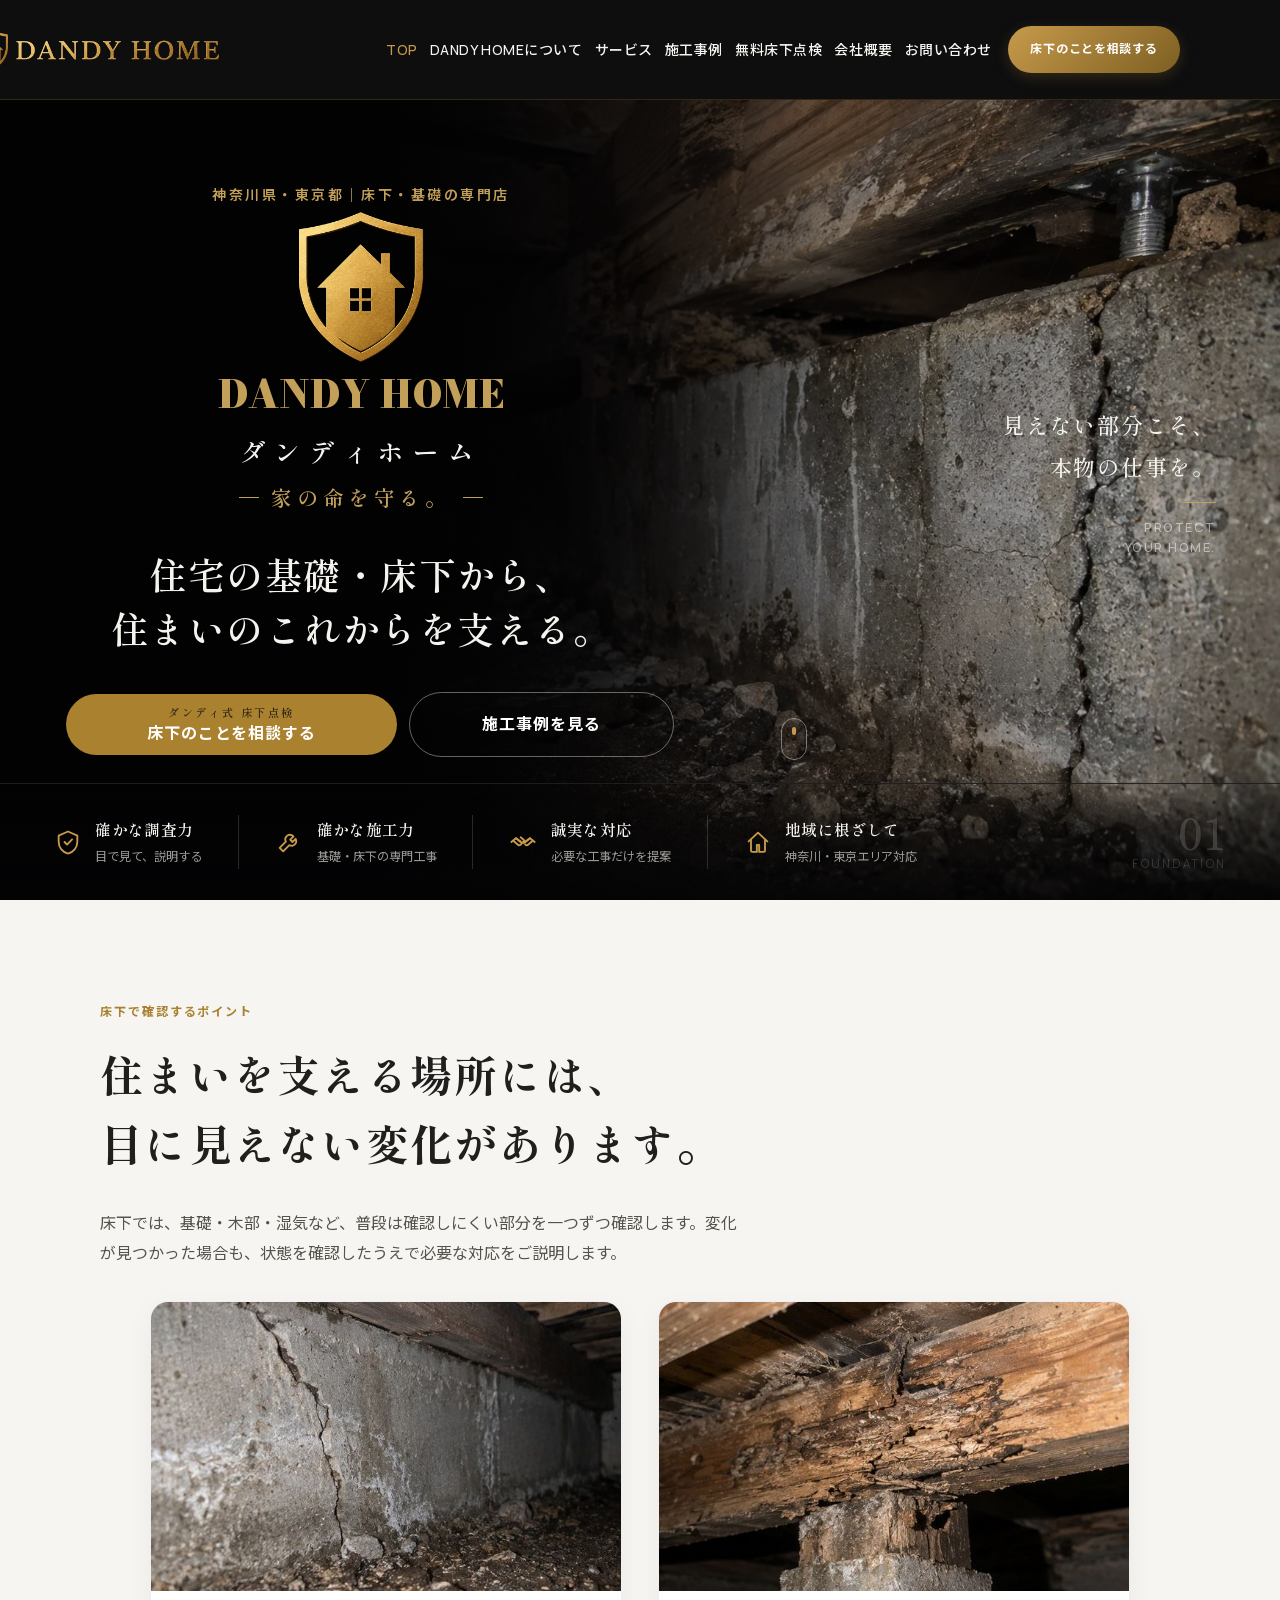
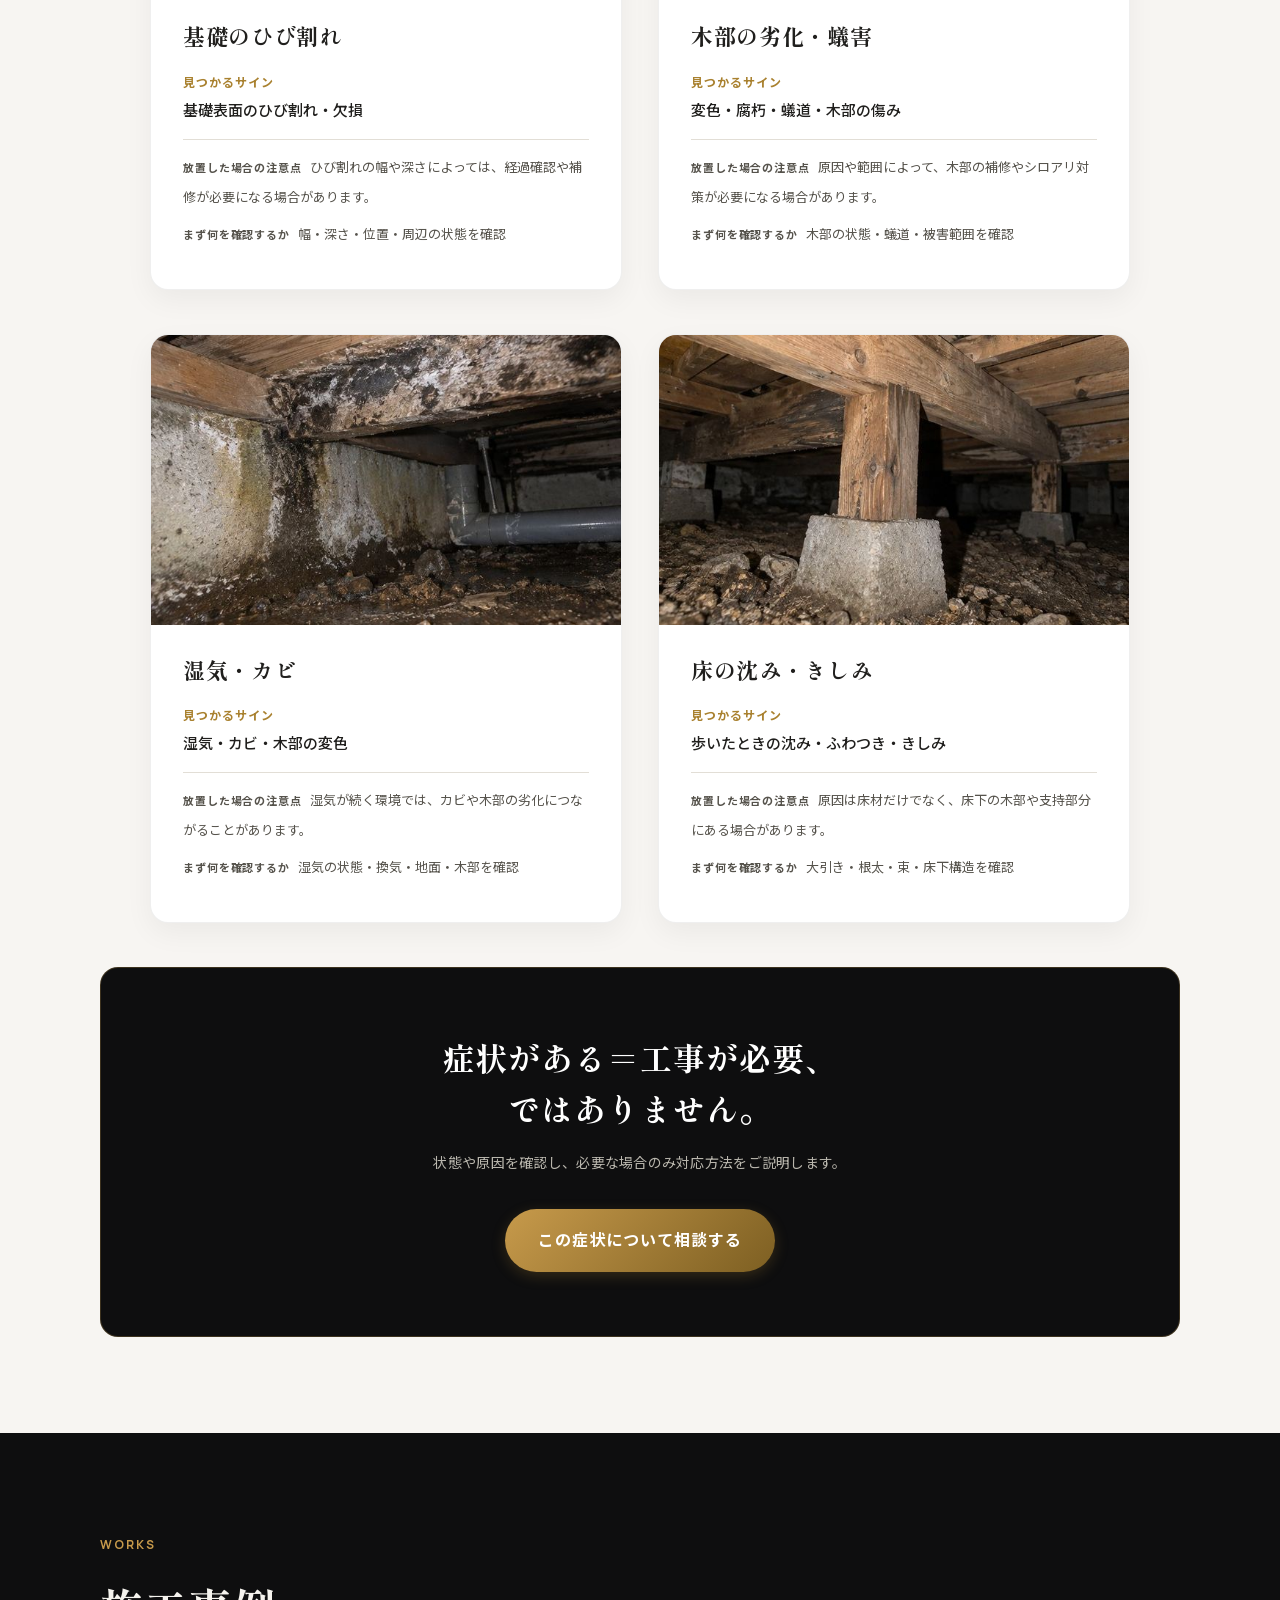
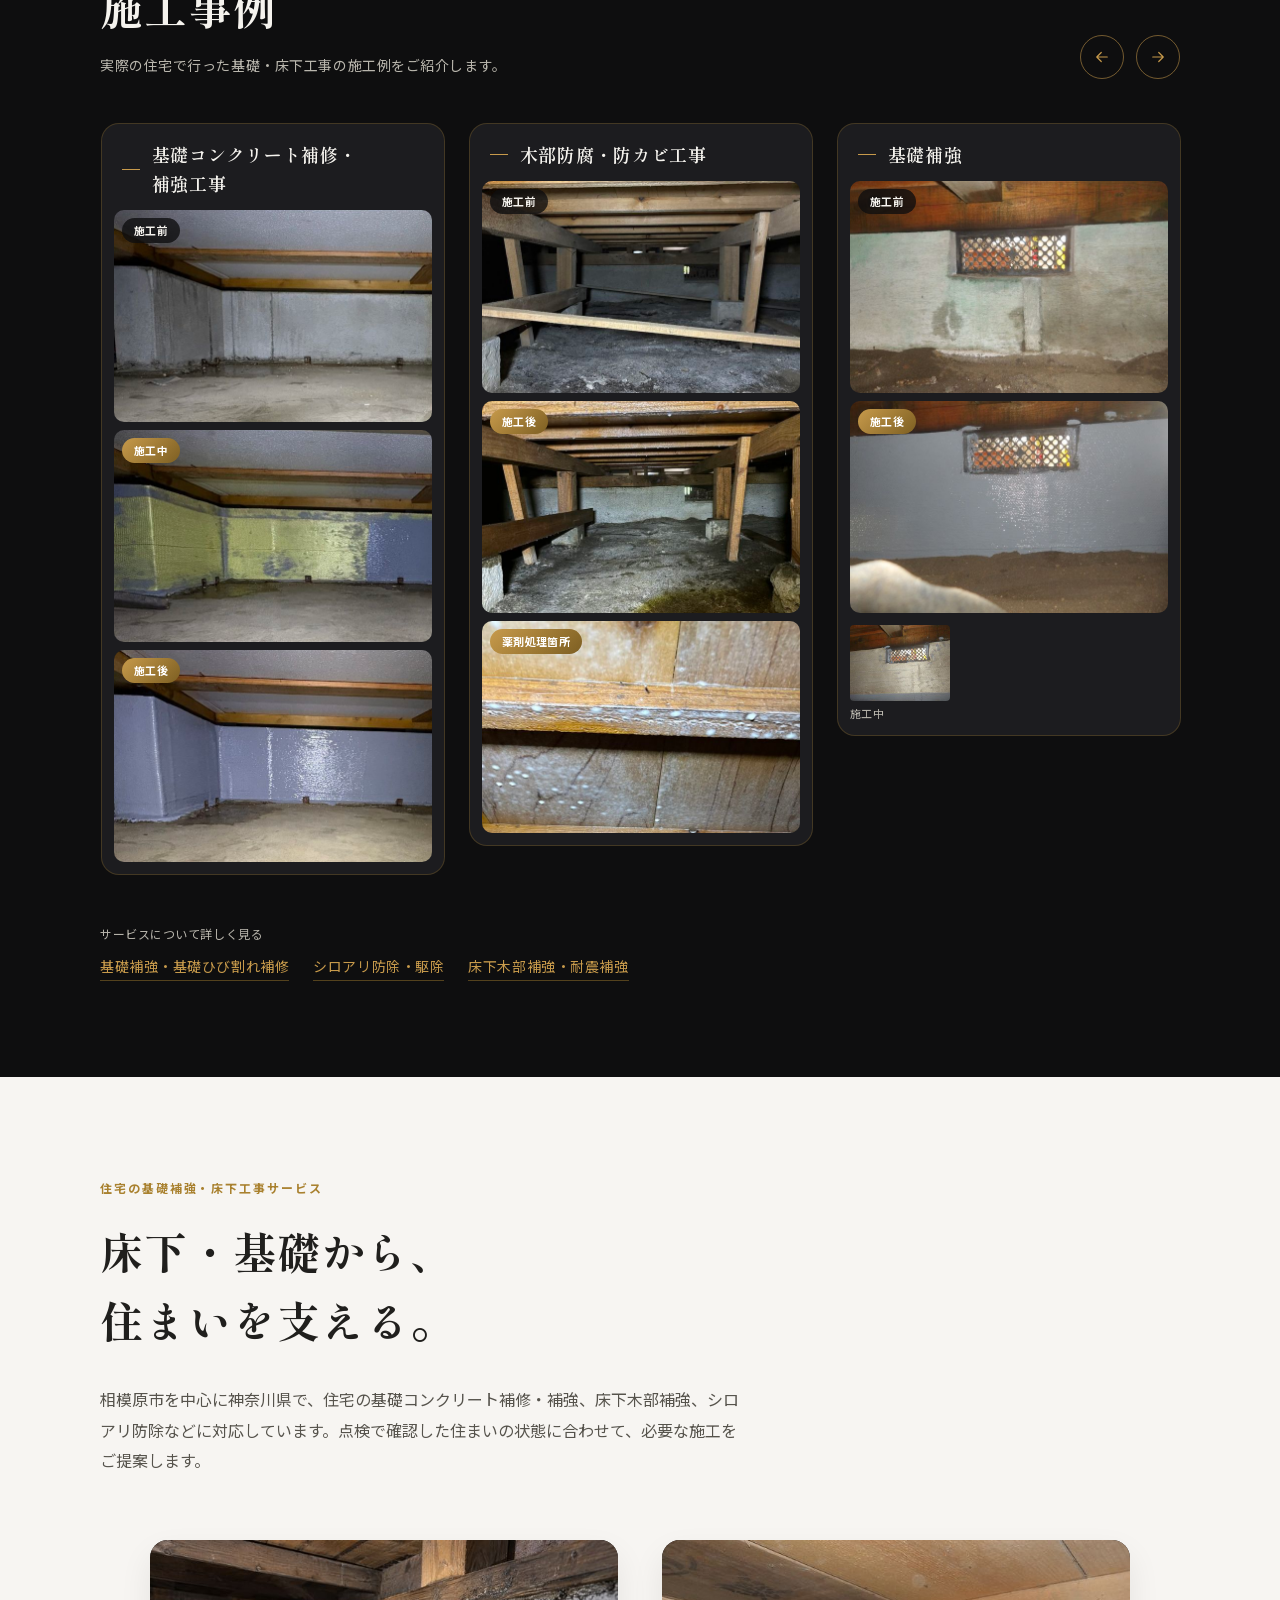
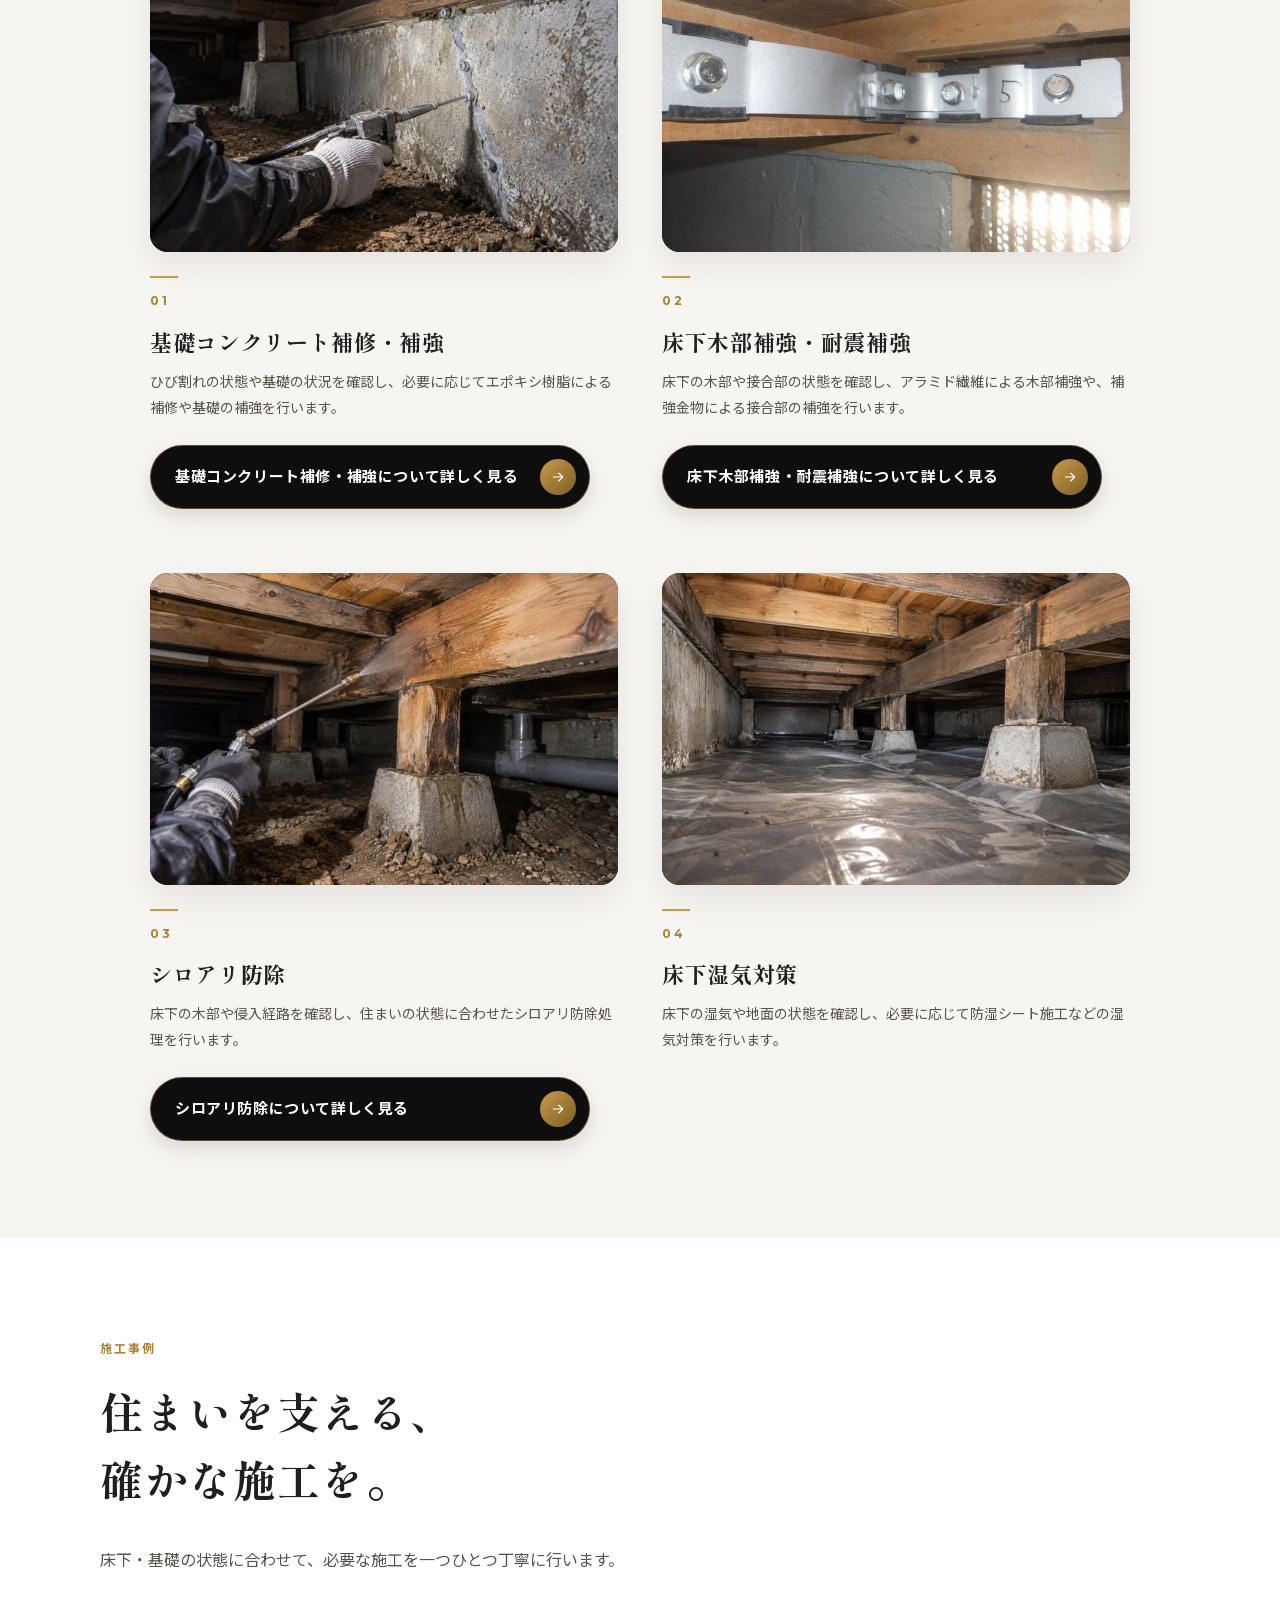
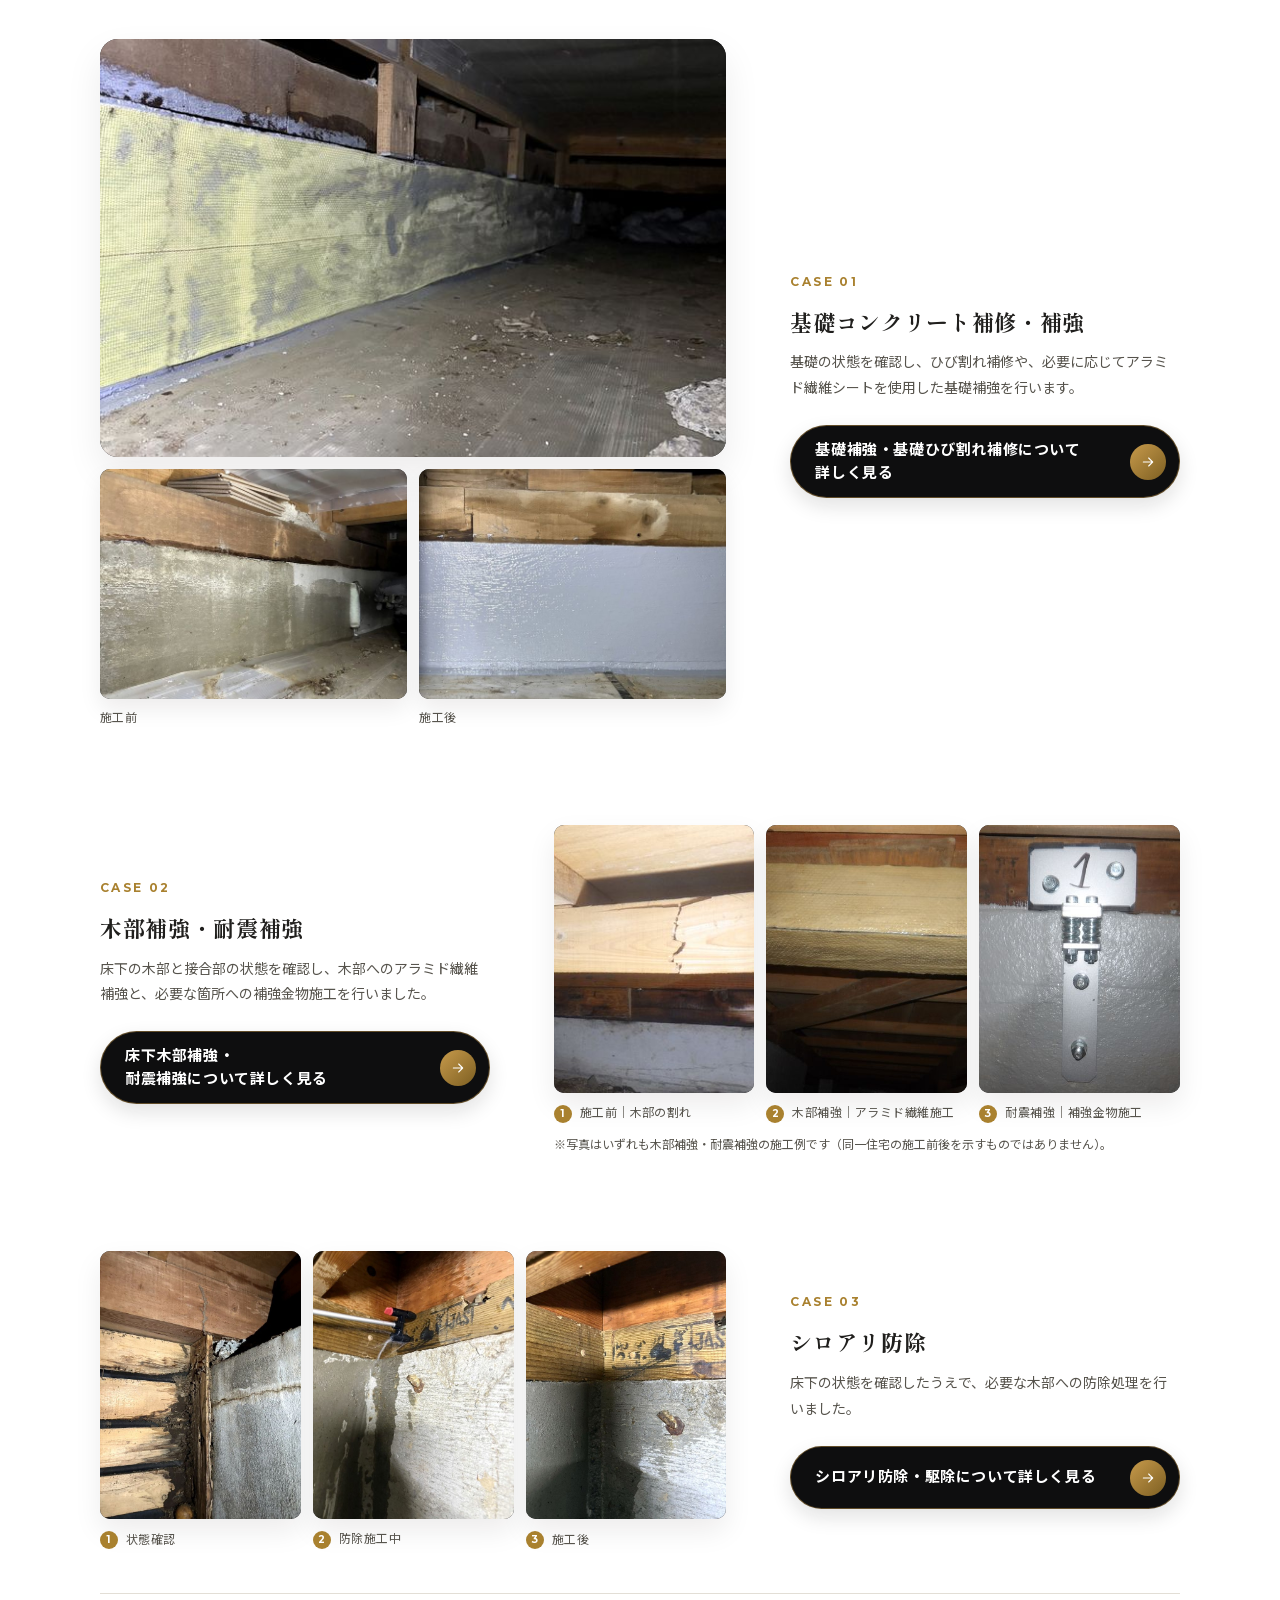
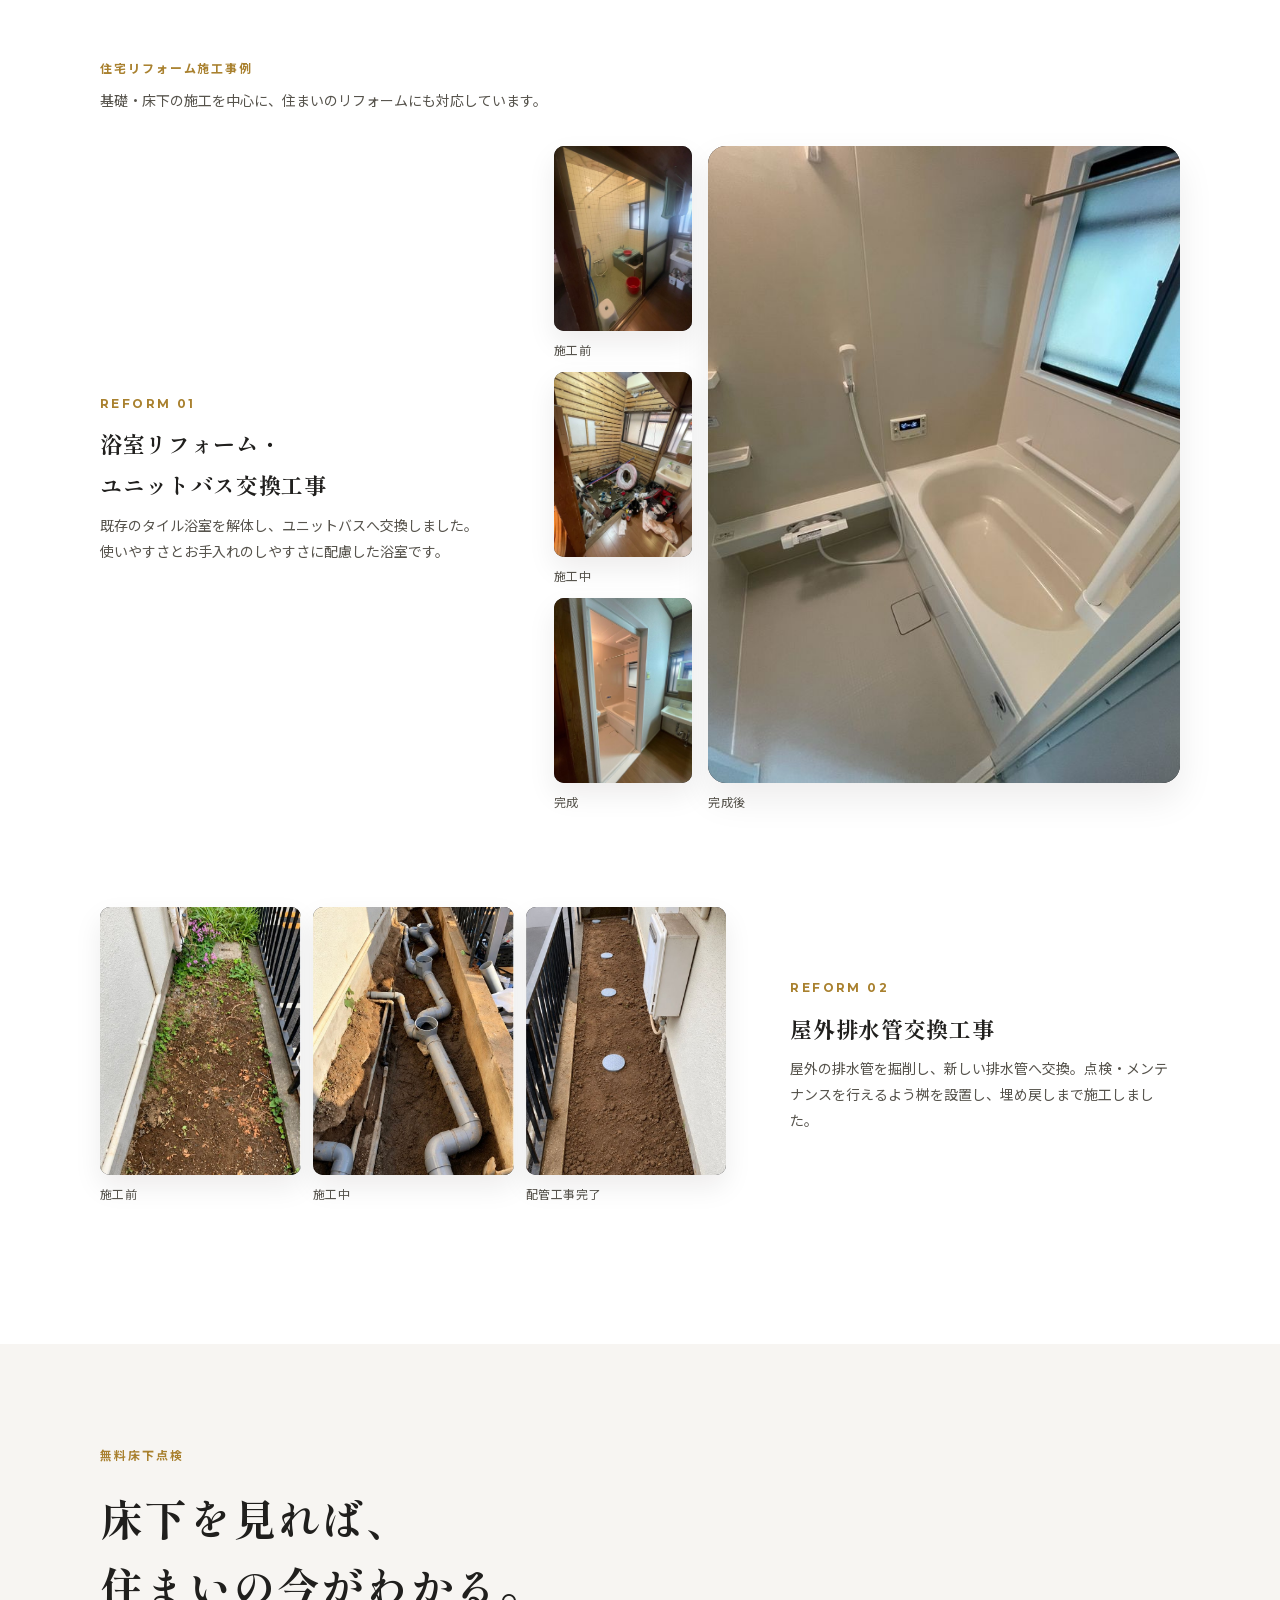
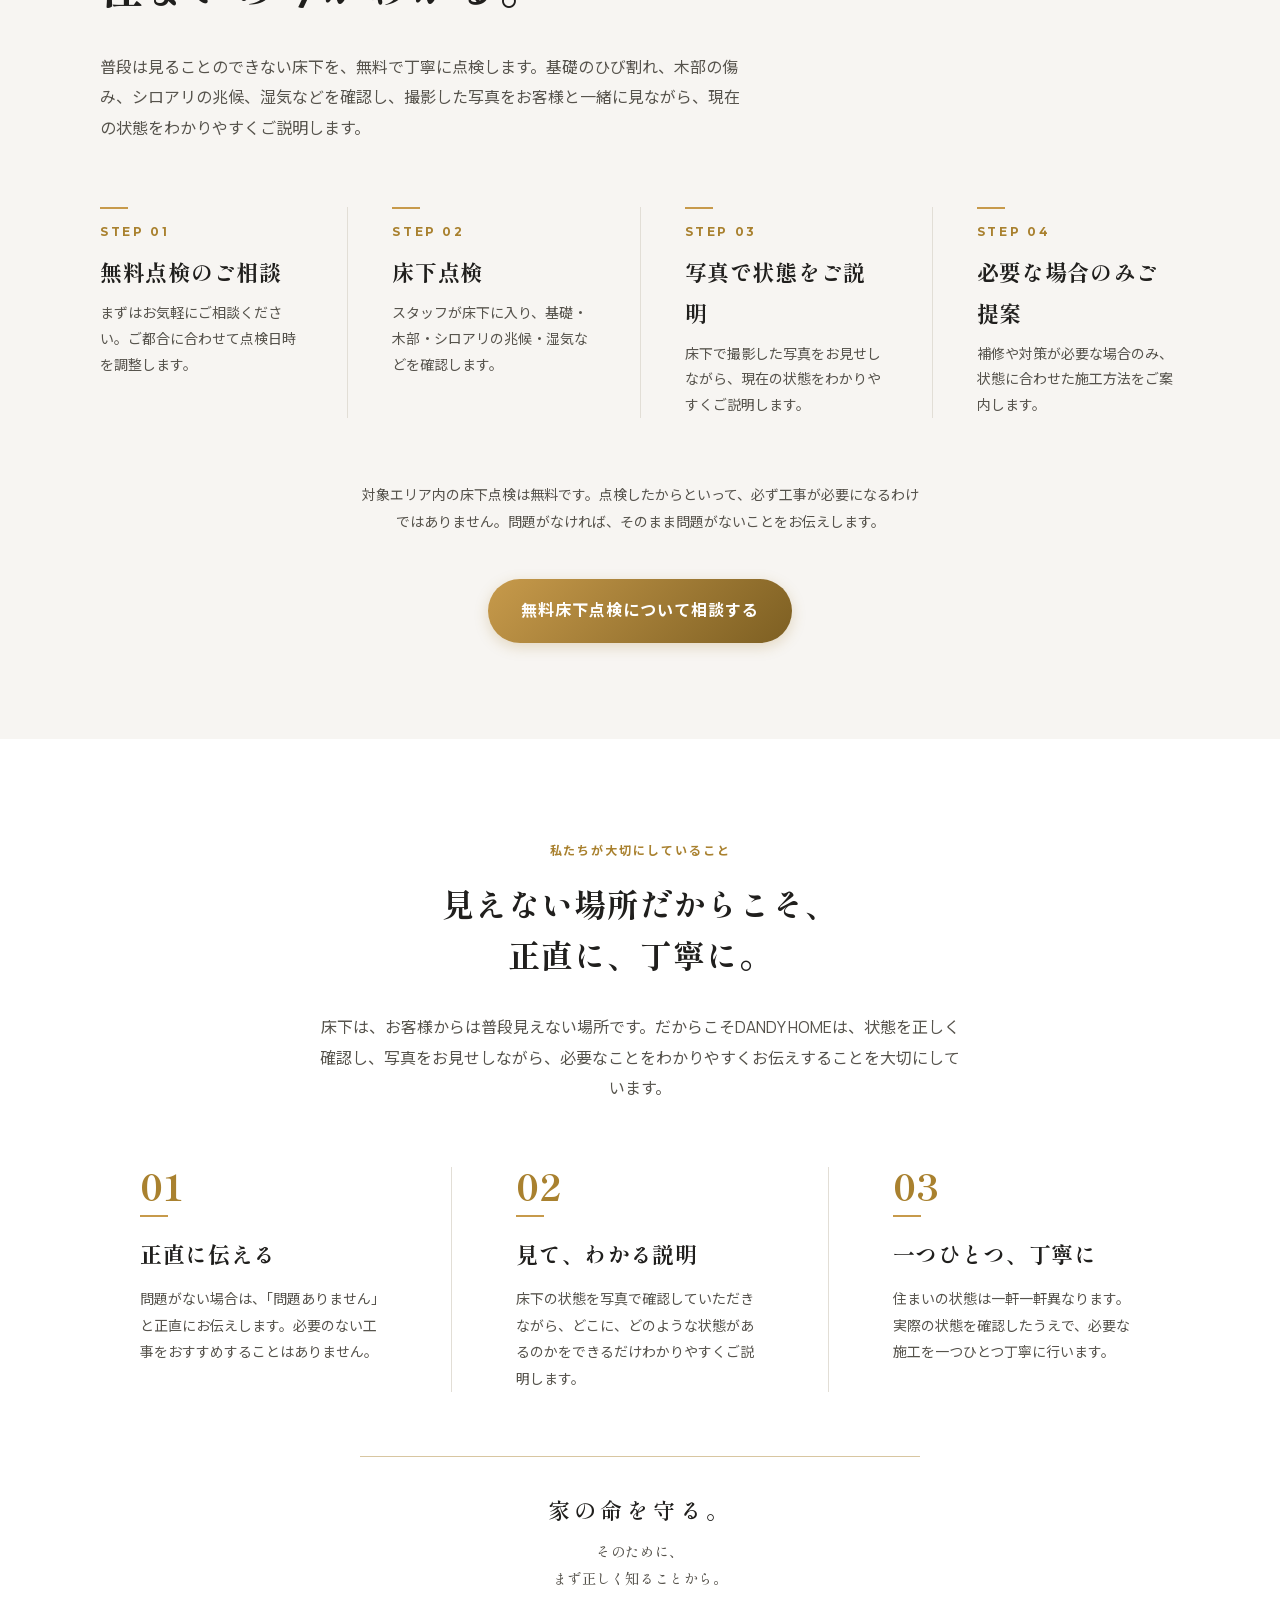
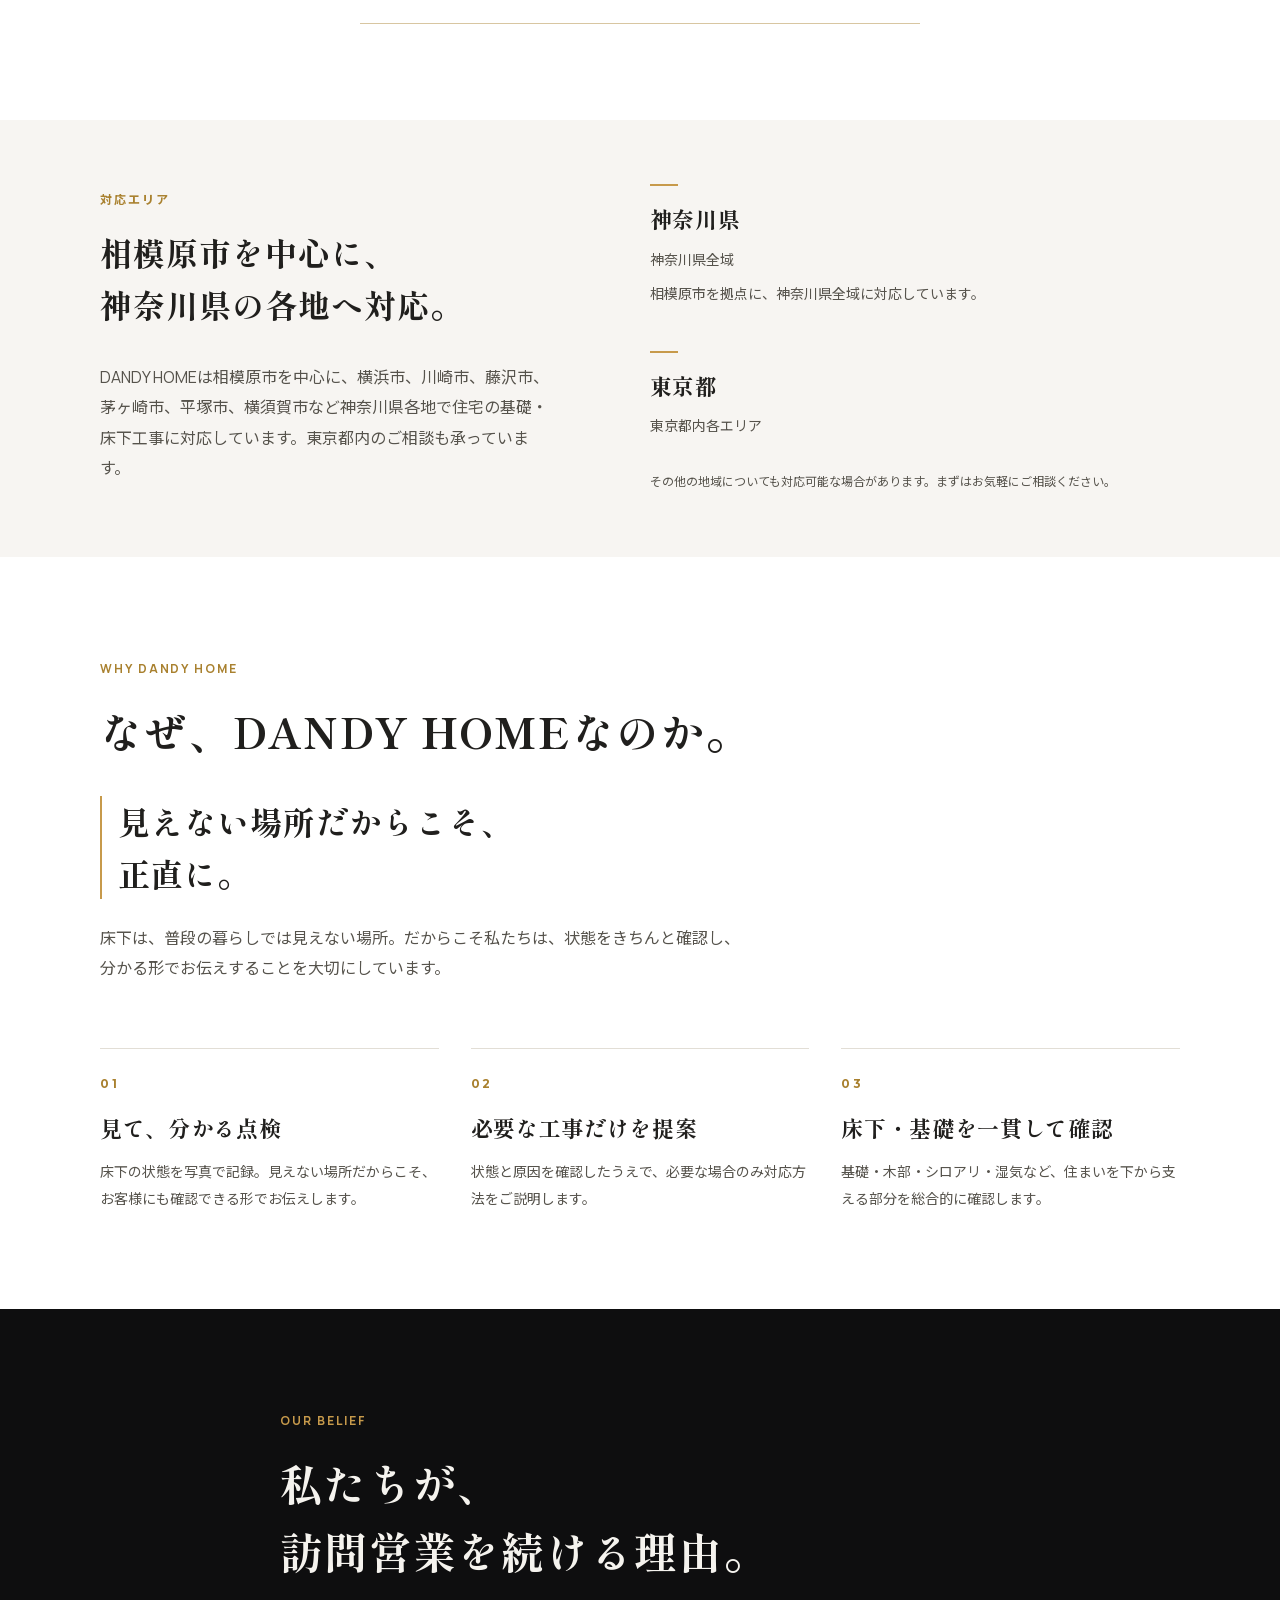
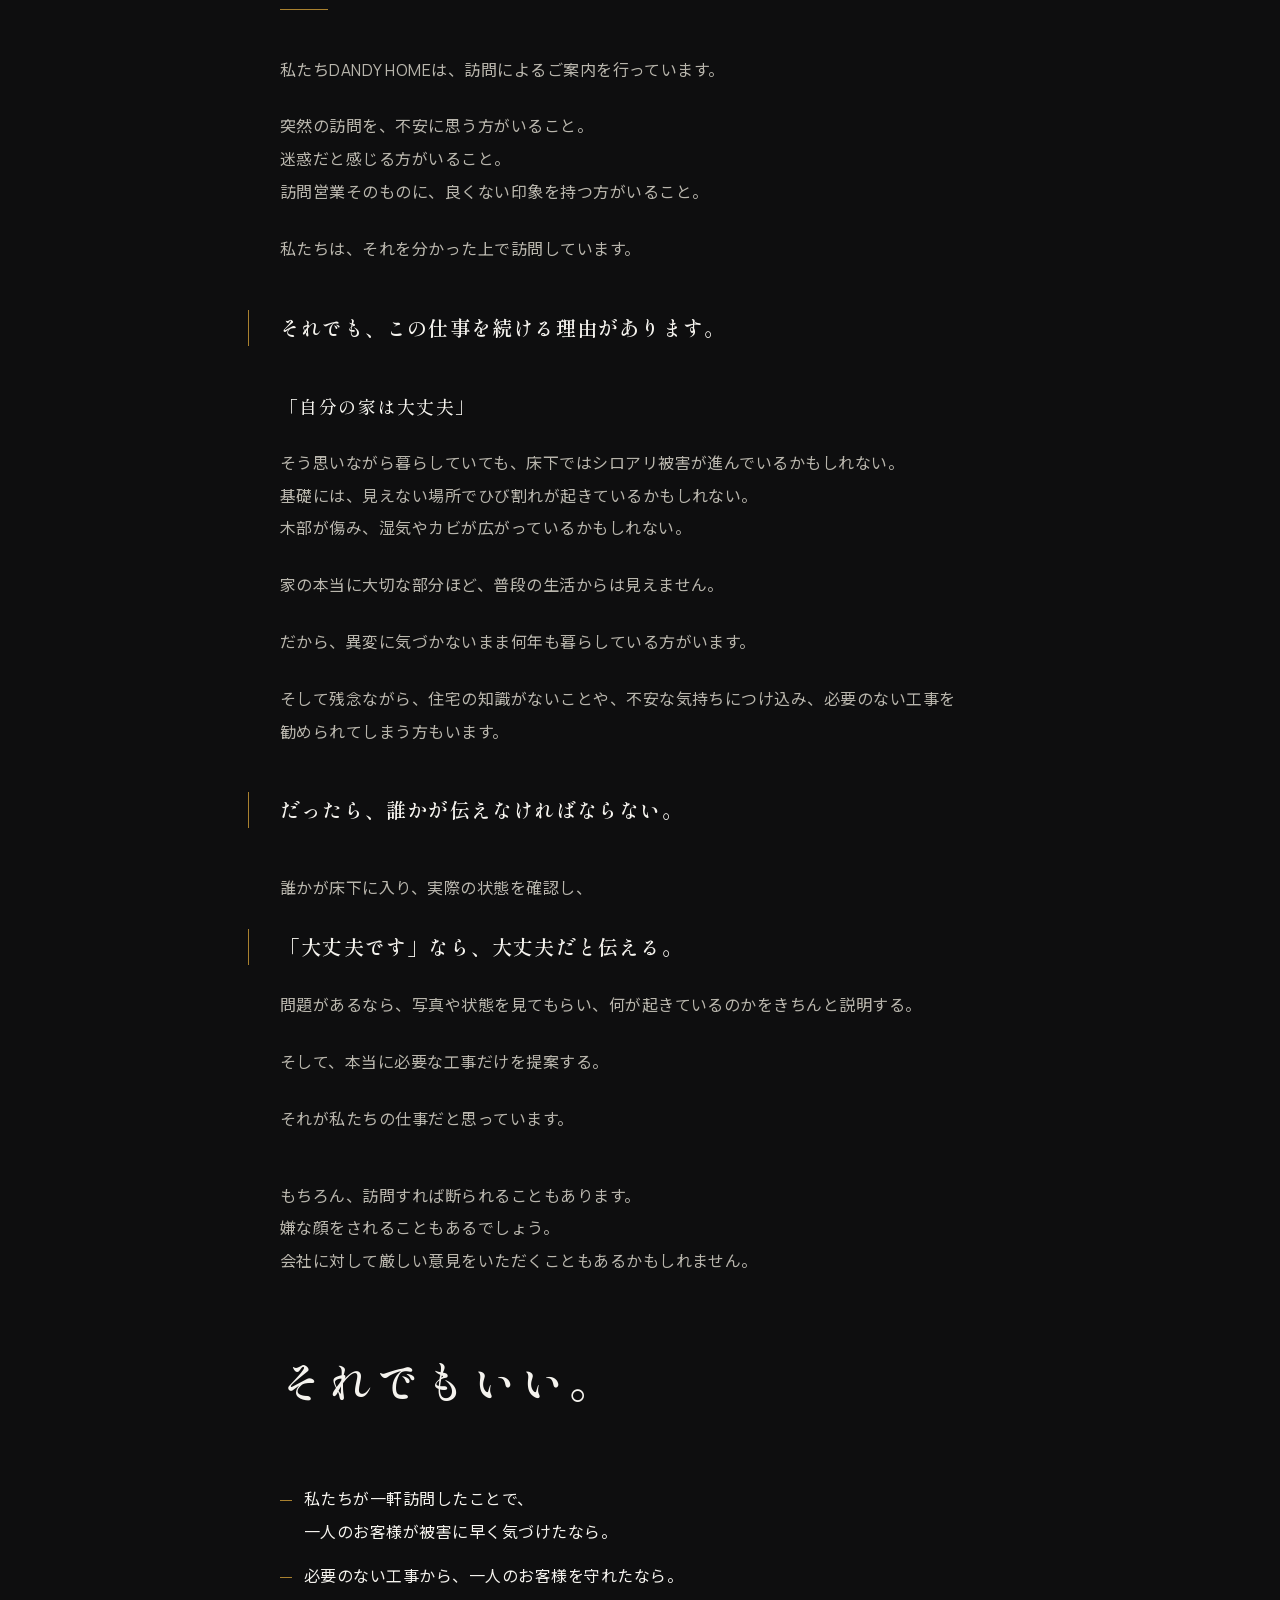
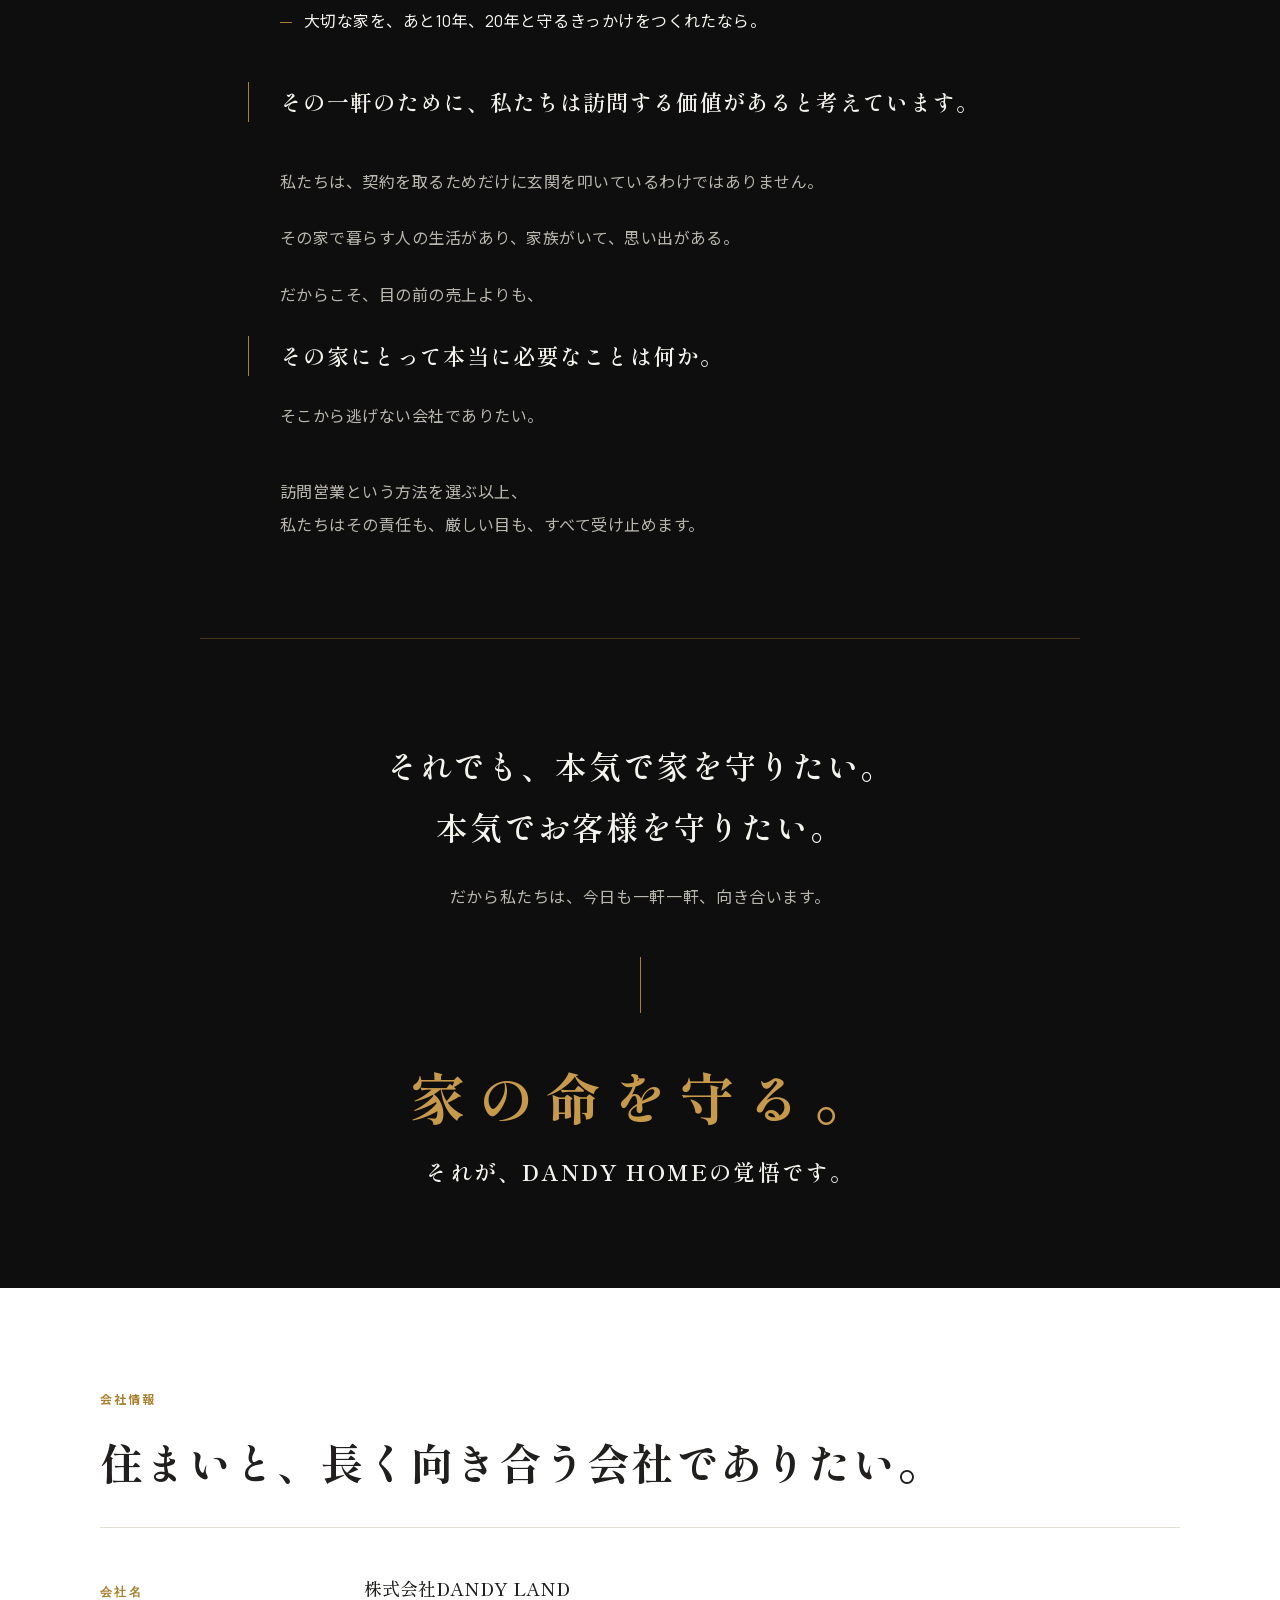
==== commit ea1f37f0: "サービスページへの内部リンクを追加（メニュー・フッター・基礎補修ページ・TOP施工事例） - スマホメニューとフッターの「サービス」の下に3ページへのリンクを追加（PCヘッダーは変更なし） - 基礎補" ====
--- a/index.html
+++ b/index.html
@@ -154,7 +154,7 @@
 
       <nav class="main-nav" id="main-nav" aria-label="主要ナビゲーション">
         <ul class="main-nav__list">
-          <li><a href="/#top" class="nav-link">TOP</a></li><li><a href="/#why-dandy-home" class="nav-link">DANDY HOMEについて</a></li><li><a href="/#capabilities" class="nav-link">サービス</a></li><li><a href="/#case-studies-preview" class="nav-link">施工事例</a></li><li><a href="/#inspection" class="nav-link">無料床下点検</a></li><li><a href="/#company" class="nav-link">会社概要</a></li><li><a href="/#contact" class="nav-link">お問い合わせ</a></li>
+          <li><a href="/#top" class="nav-link">TOP</a></li><li><a href="/#why-dandy-home" class="nav-link">DANDY HOMEについて</a></li><li><a href="/#capabilities" class="nav-link">サービス</a></li><li class="main-nav__sub"><a href="/foundation-repair/" class="nav-link nav-link--sub">基礎補強・基礎ひび割れ補修</a></li><li class="main-nav__sub"><a href="/termite/" class="nav-link nav-link--sub">シロアリ防除・駆除</a></li><li class="main-nav__sub"><a href="/underfloor-repair/" class="nav-link nav-link--sub">床下木部補強・耐震補強</a></li><li><a href="/#case-studies-preview" class="nav-link">施工事例</a></li><li><a href="/#inspection" class="nav-link">無料床下点検</a></li><li><a href="/#company" class="nav-link">会社概要</a></li><li><a href="/#contact" class="nav-link">お問い合わせ</a></li>
         </ul>
         <a href="/#contact" class="btn btn--primary btn--nav">床下のことを相談する</a>
       </nav>
@@ -778,6 +778,7 @@
           <button type="button" class="works-card__more" aria-haspopup="dialog" aria-controls="works-detail-18">施工内容を見る<span class="works-card__more-icon" aria-hidden="true">＋</span></button>
         </li>
       </ul>
+      <p class="works__services"><span class="works__services-label">サービスについて詳しく見る</span><a href="/foundation-repair/">基礎補強・基礎ひび割れ補修</a><a href="/termite/">シロアリ防除・駆除</a><a href="/underfloor-repair/">床下木部補強・耐震補強</a></p>
       <!-- 施工事例の詳細（カードに data-detail="ID" を付けると、同じIDの dialog が開く） -->
       <dialog class="works-dialog" id="works-detail-18" aria-labelledby="works-detail-18-title">
         <div class="works-dialog__inner">
@@ -1475,7 +1476,7 @@
 
       <nav class="footer-col footer-nav" aria-label="フッターナビゲーション">
         <p class="footer-col__heading">ナビゲーション</p>
-        <ul><li><a href="/#top">TOP</a></li><li><a href="/#why-dandy-home">DANDY HOMEについて</a></li><li><a href="/#capabilities">サービス</a></li><li><a href="/#case-studies-preview">施工事例</a></li><li><a href="/#inspection">無料床下点検</a></li><li><a href="/#company">会社概要</a></li><li><a href="/#contact">お問い合わせ</a></li></ul>
+        <ul><li><a href="/#top">TOP</a></li><li><a href="/#why-dandy-home">DANDY HOMEについて</a></li><li><a href="/#capabilities">サービス</a></li><li class="footer-nav__sub"><a href="/foundation-repair/"><span class="sp-phrase">基礎補強・</span><span class="sp-phrase">基礎ひび割れ補修</span></a></li><li class="footer-nav__sub"><a href="/termite/">シロアリ防除・駆除</a></li><li class="footer-nav__sub"><a href="/underfloor-repair/"><span class="sp-phrase">床下木部補強・</span><span class="sp-phrase">耐震補強</span></a></li><li><a href="/#case-studies-preview">施工事例</a></li><li><a href="/#inspection">無料床下点検</a></li><li><a href="/#company">会社概要</a></li><li><a href="/#contact">お問い合わせ</a></li></ul>
       </nav>
 
       <div class="footer-col">
--- a/css/style.css
+++ b/css/style.css
@@ -6051,3 +6051,50 @@
     font-size: var(--fs-base);
   }
 }
+
+/* --- サービスページへの導線（内部リンク改善） ---
+   ドロワー（1199px以下）のみ「サービス」の下に3ページを表示する。
+   PC（1200px以上）のヘッダーは従来どおりで、項目・高さ・配置は変えない。 */
+.nav-link--sub {
+  padding-left: var(--space-5);
+  font-size: var(--fs-sm);
+  color: var(--text-on-dark-muted);
+}
+
+@media (min-width: 1200px) {
+  .main-nav__sub {
+    display: none;
+  }
+}
+
+/* フッター：ナビゲーション列の「サービス」の下に3ページを字下げして並べる（列の数・幅は変えない） */
+.footer-nav__sub {
+  padding-left: var(--space-4);
+}
+
+/* TOP・WORKS：ギャラリーの下に、サービスページへの控えめなテキストリンクを並べる */
+.works__services {
+  display: flex;
+  flex-wrap: wrap;
+  align-items: baseline;
+  gap: var(--space-2) var(--space-5);
+  margin-top: var(--space-6);
+  font-size: var(--fs-sm);
+  letter-spacing: 0.04em;
+}
+
+.works__services-label {
+  flex-basis: 100%;
+  font-size: var(--fs-xs);
+  color: var(--text-on-dark-muted);
+}
+
+.works__services a {
+  color: var(--color-bronze-light);
+  border-bottom: 1px solid rgba(169, 129, 47, 0.45);
+  transition: color var(--transition-fast);
+}
+
+.works__services a:hover {
+  color: var(--color-white);
+}
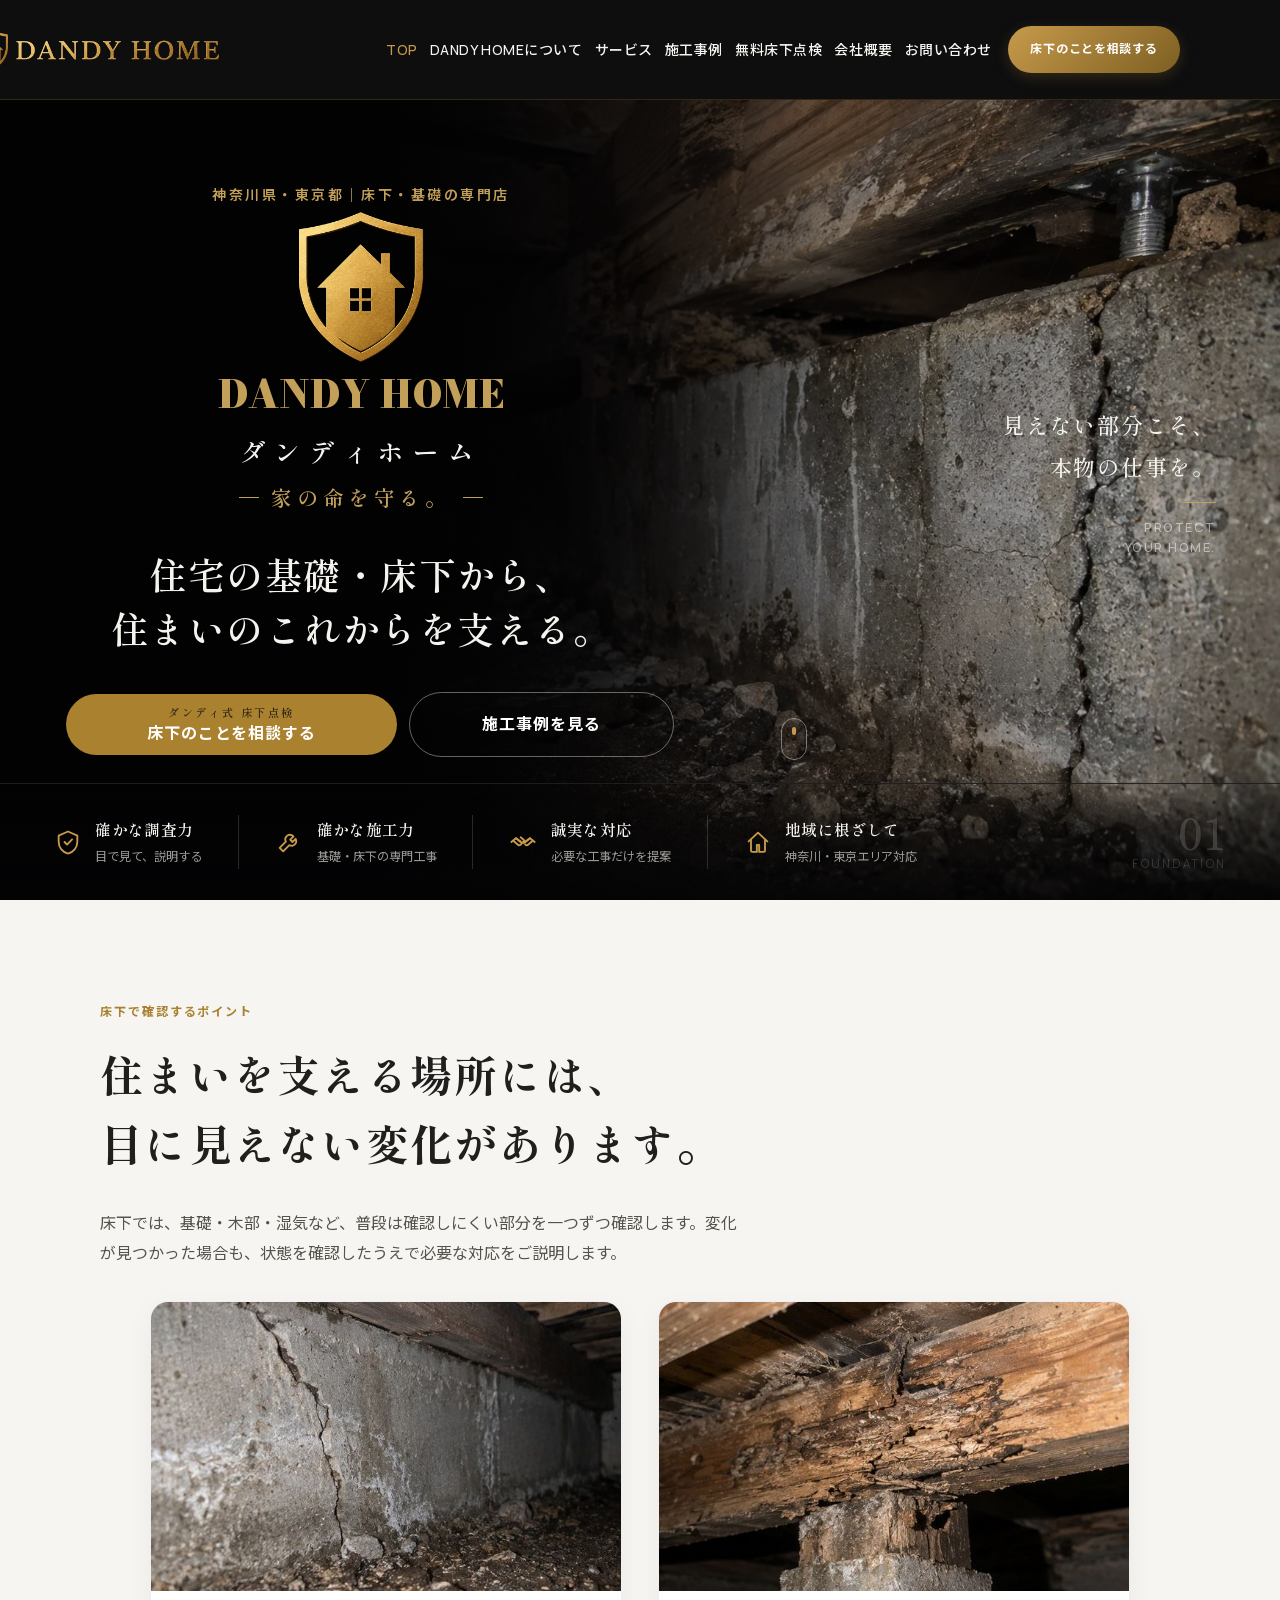
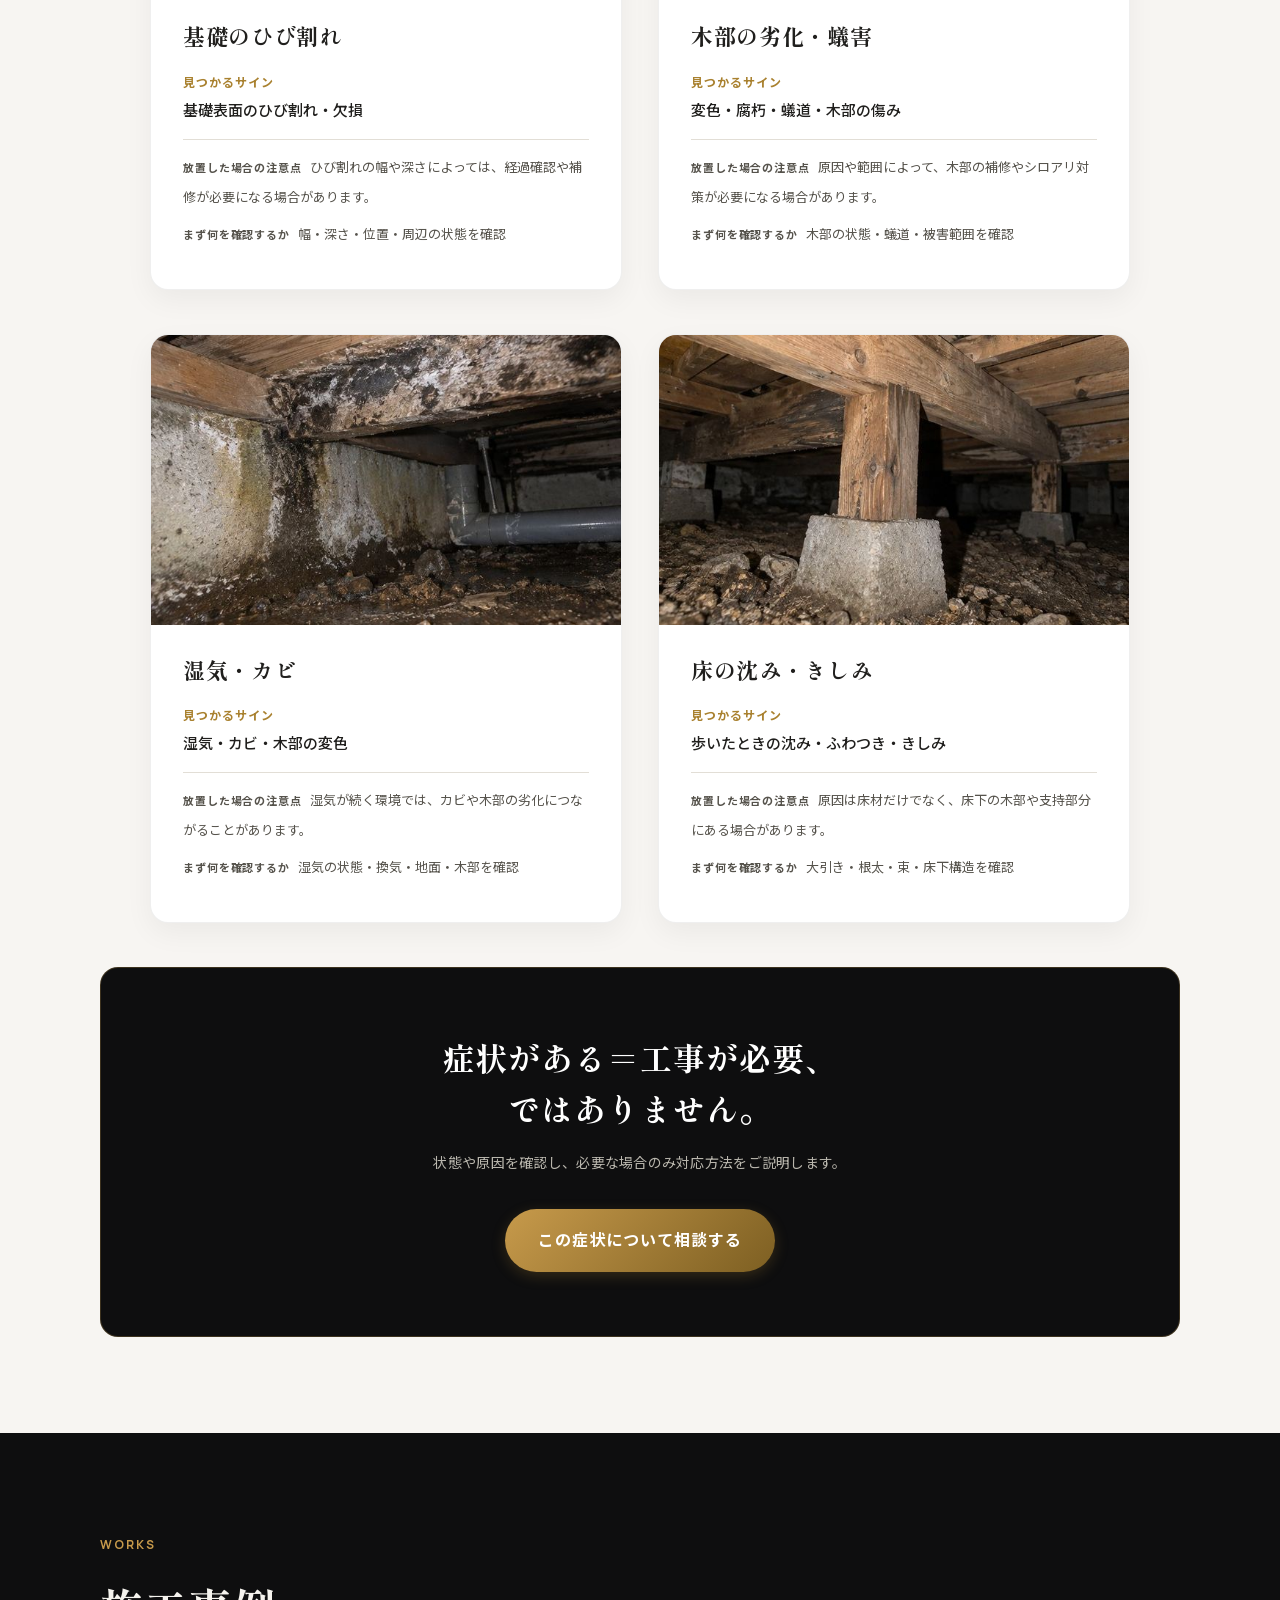
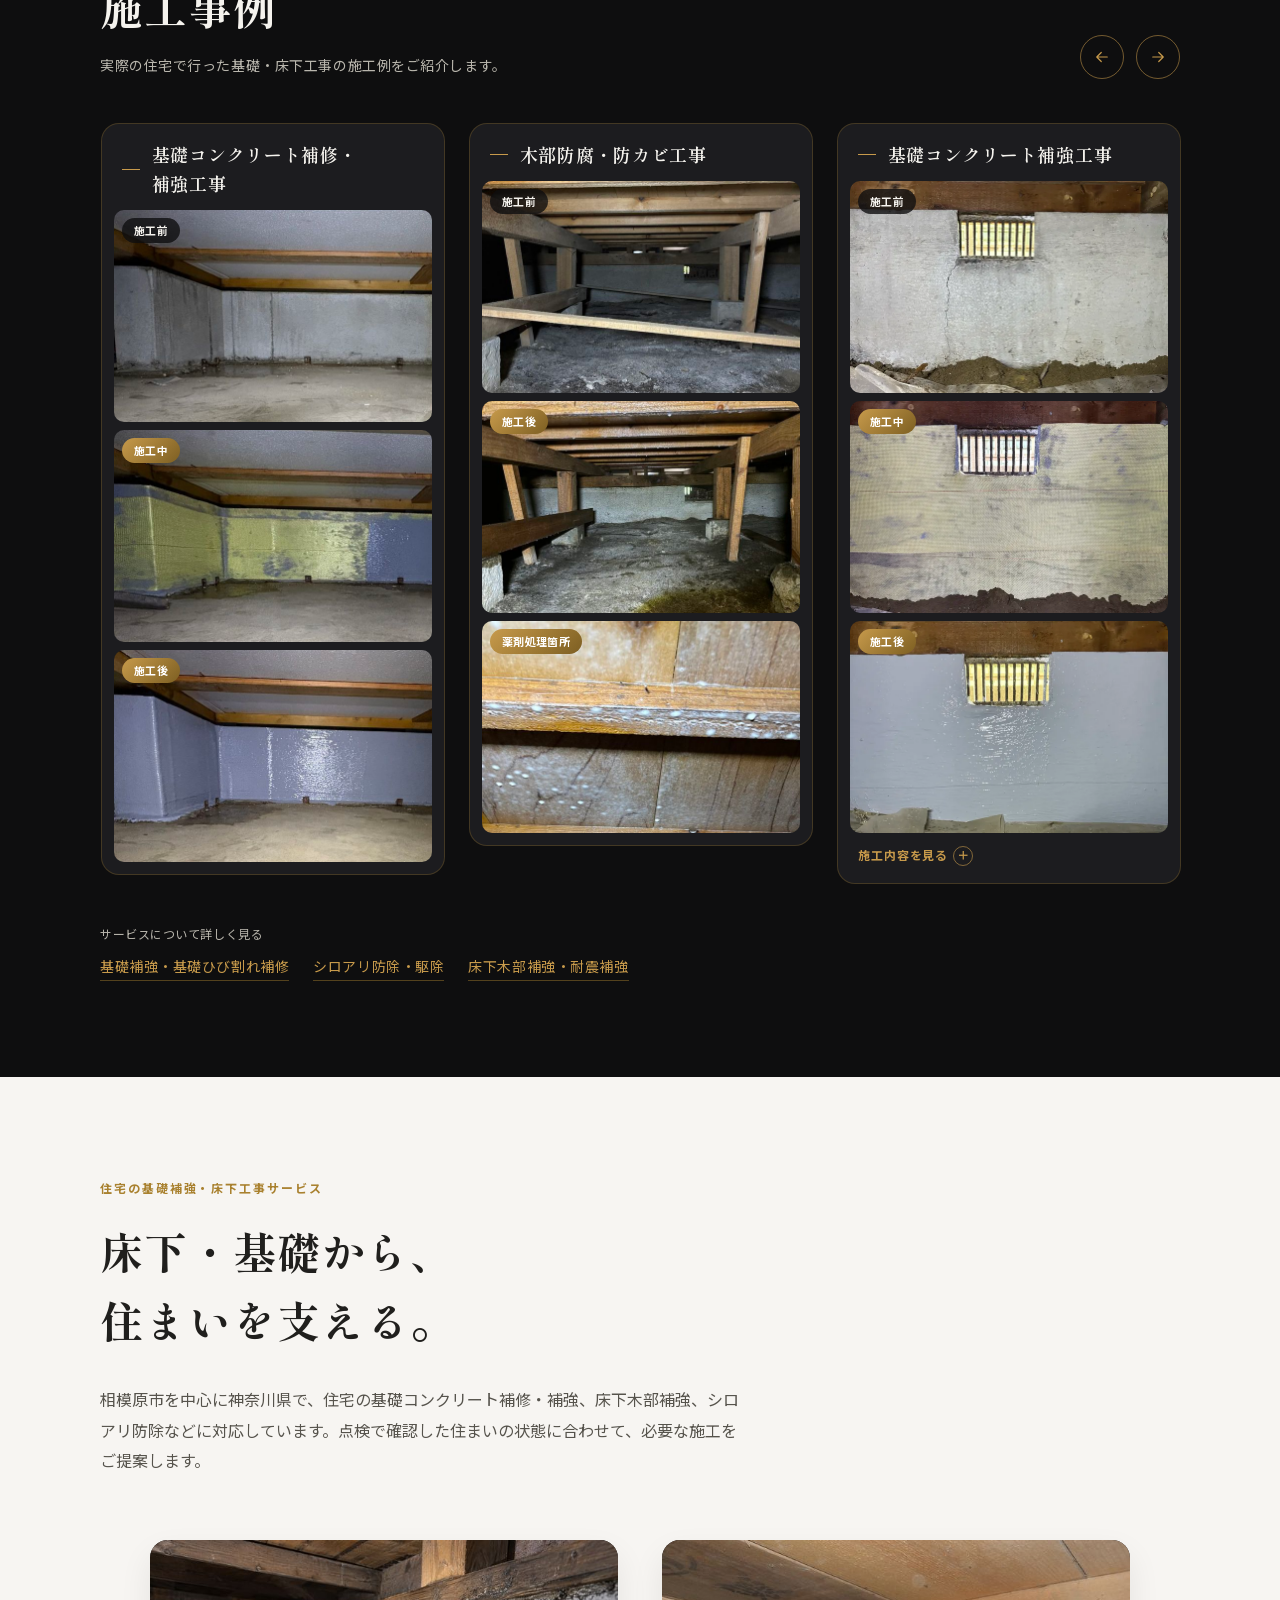
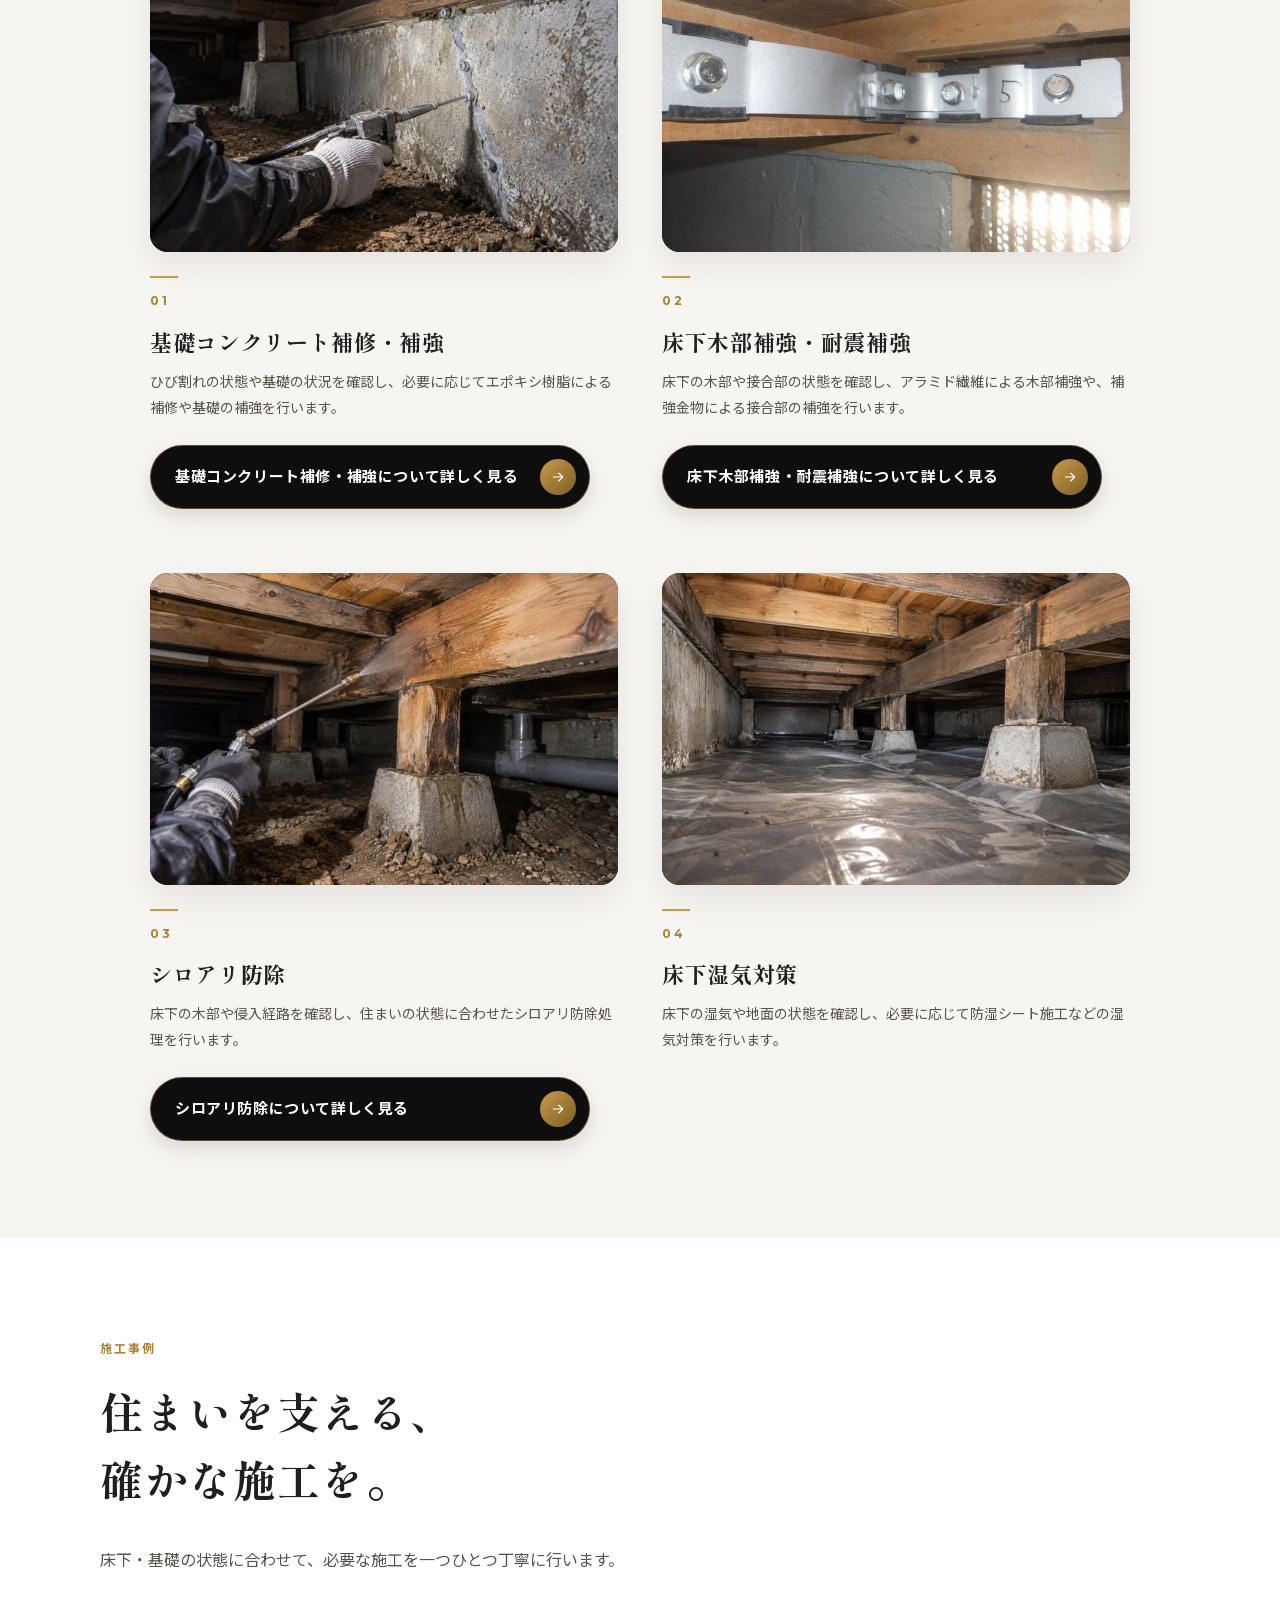
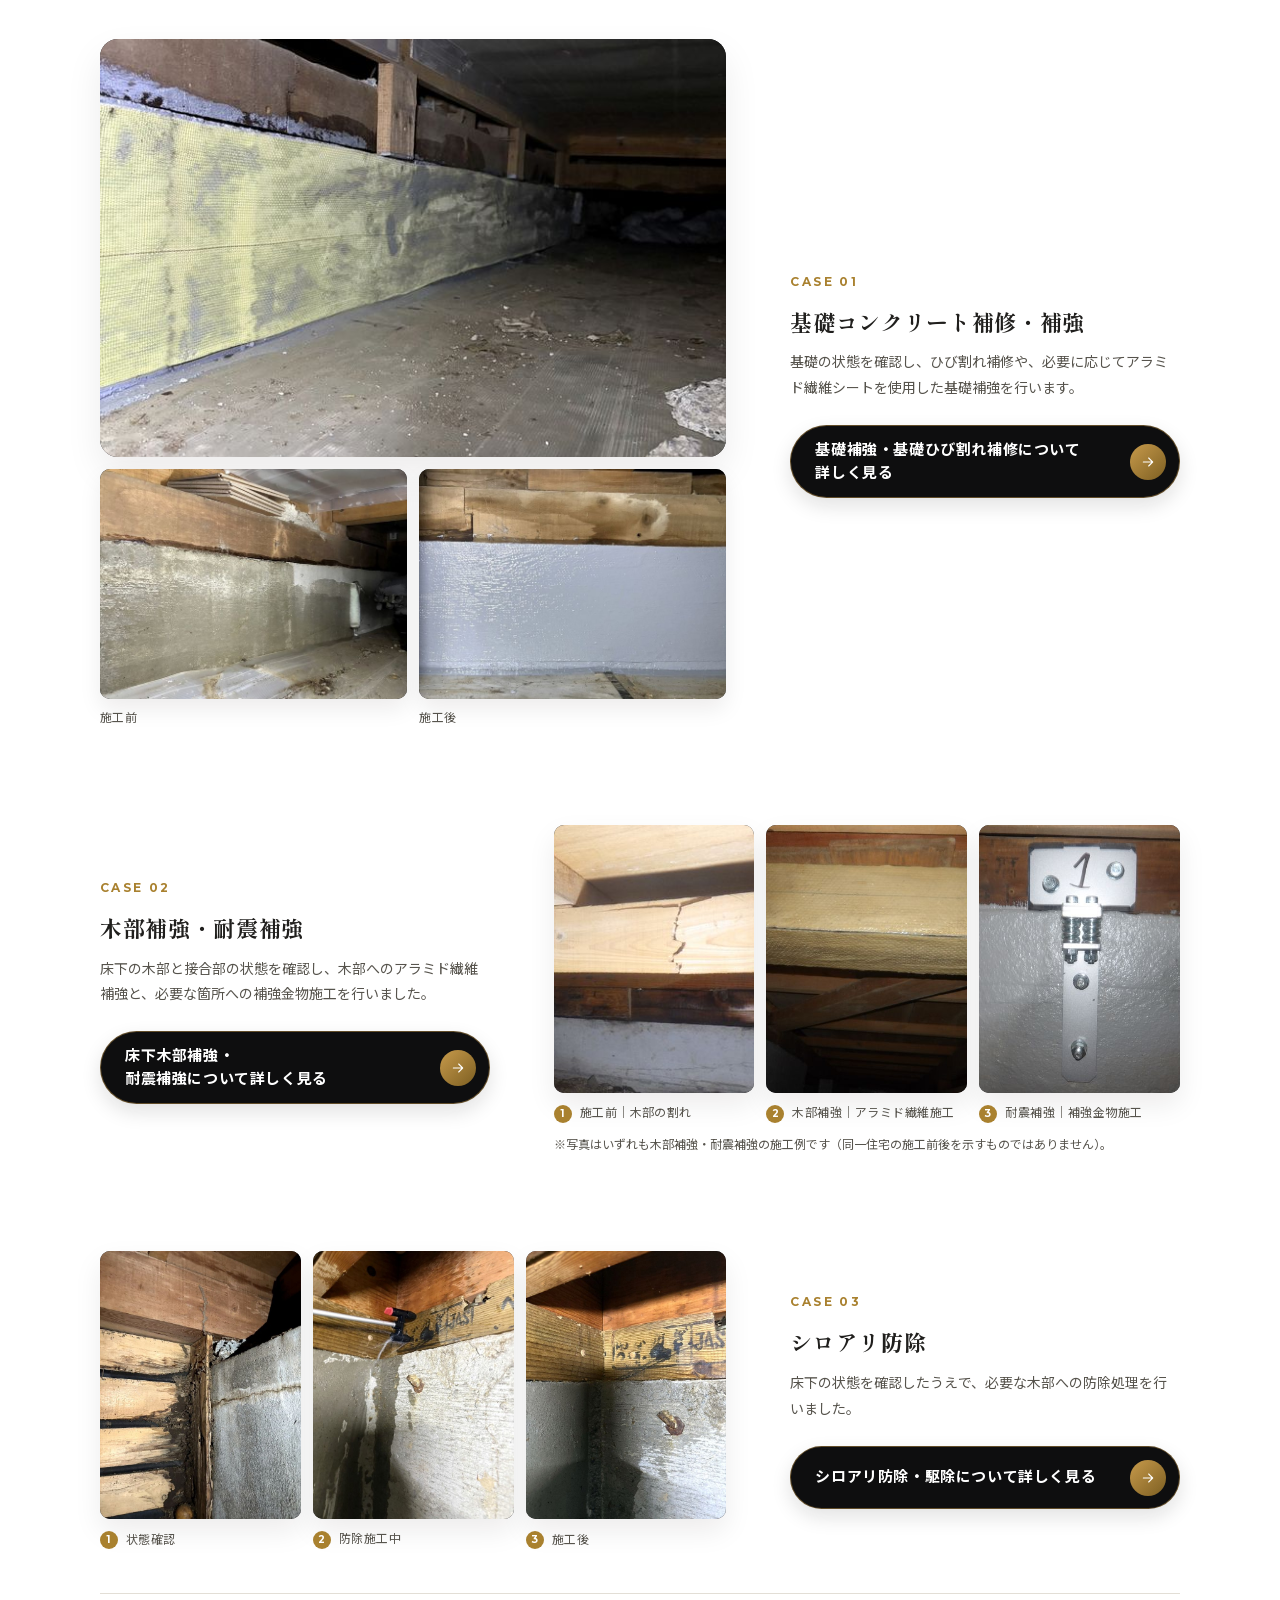
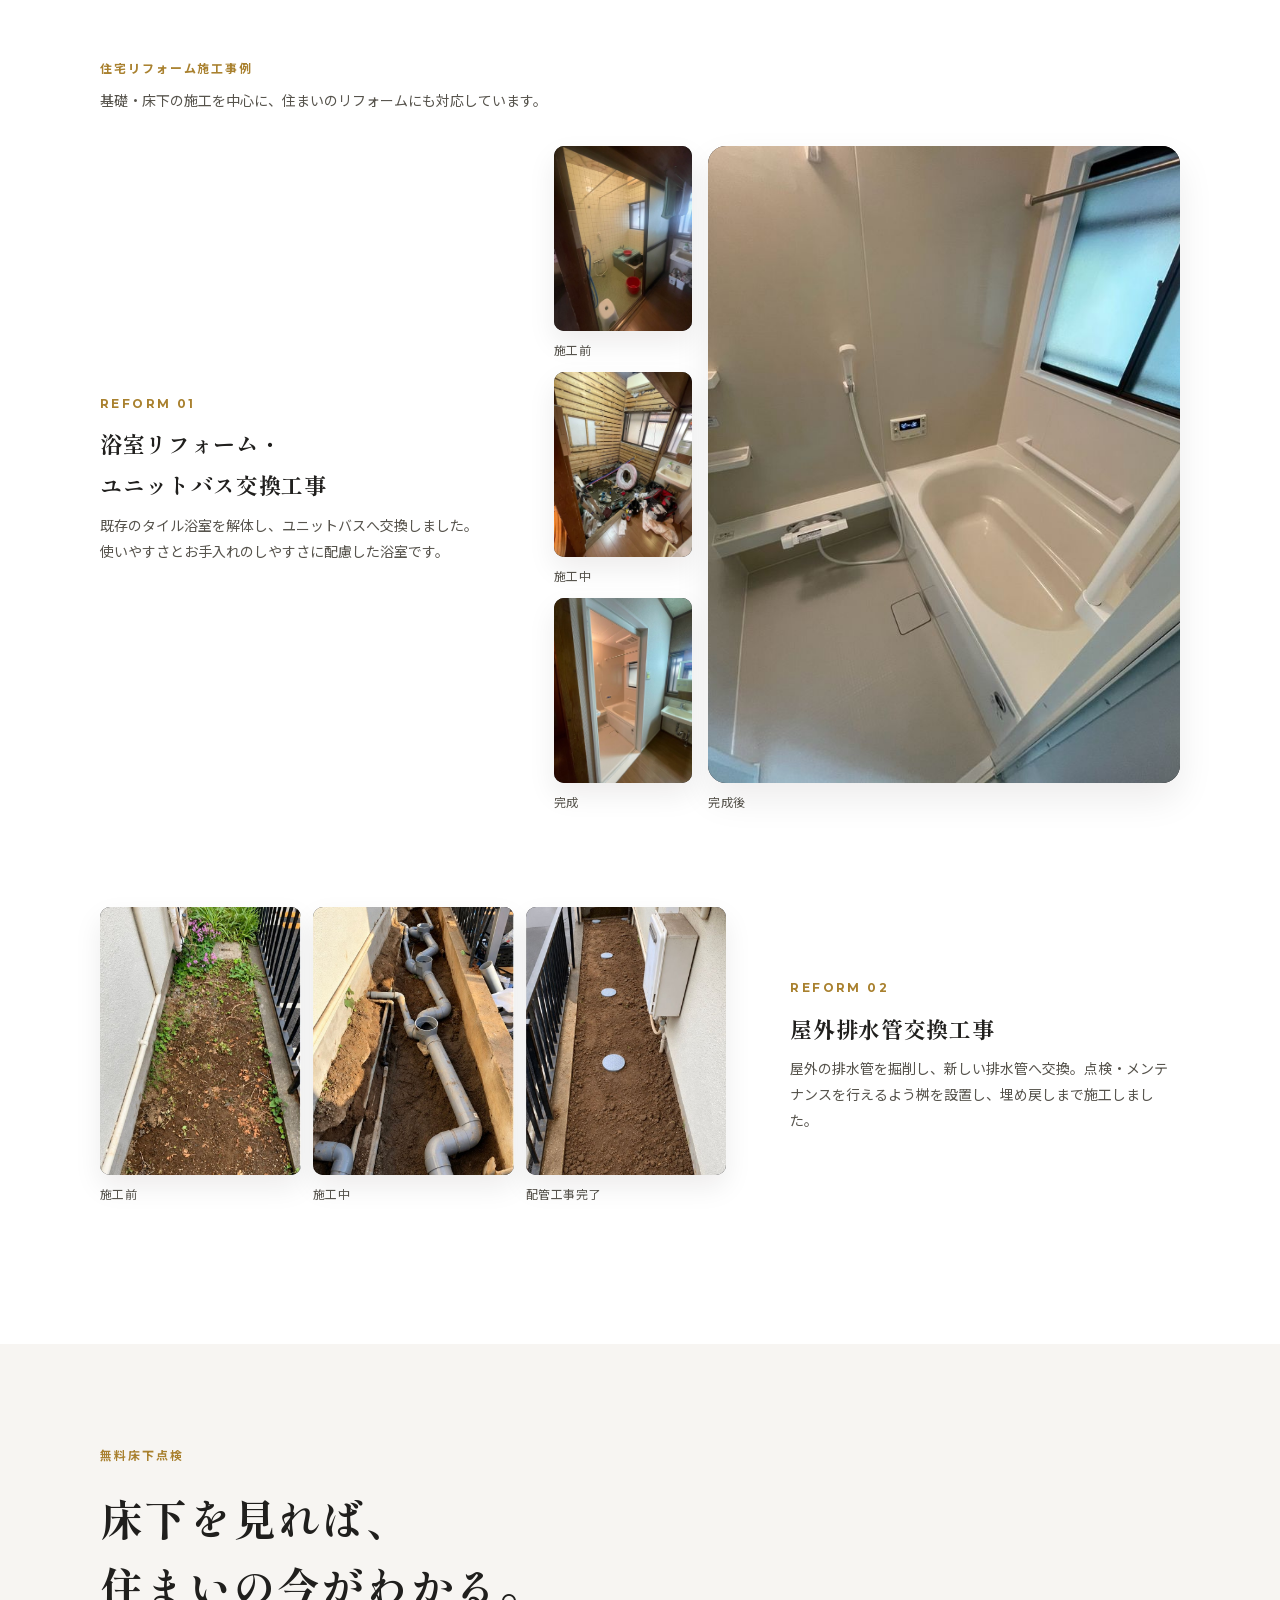
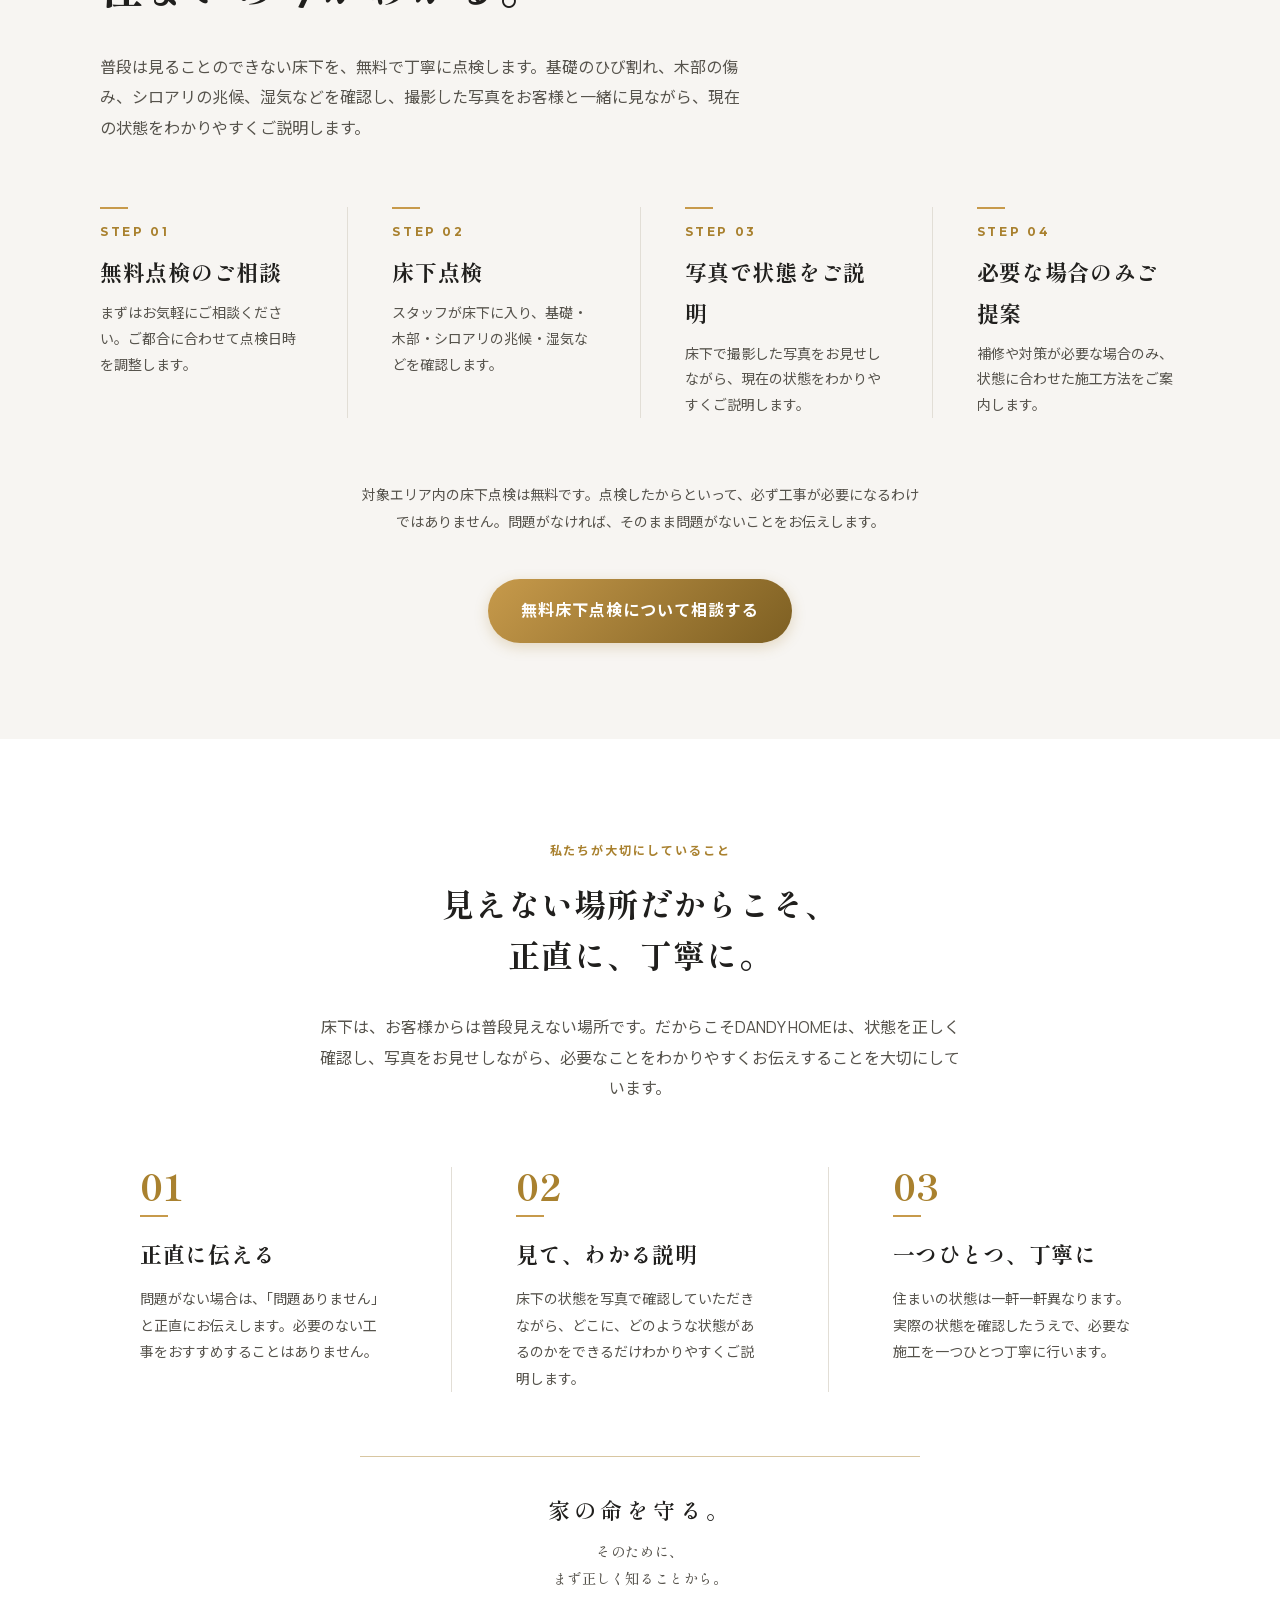
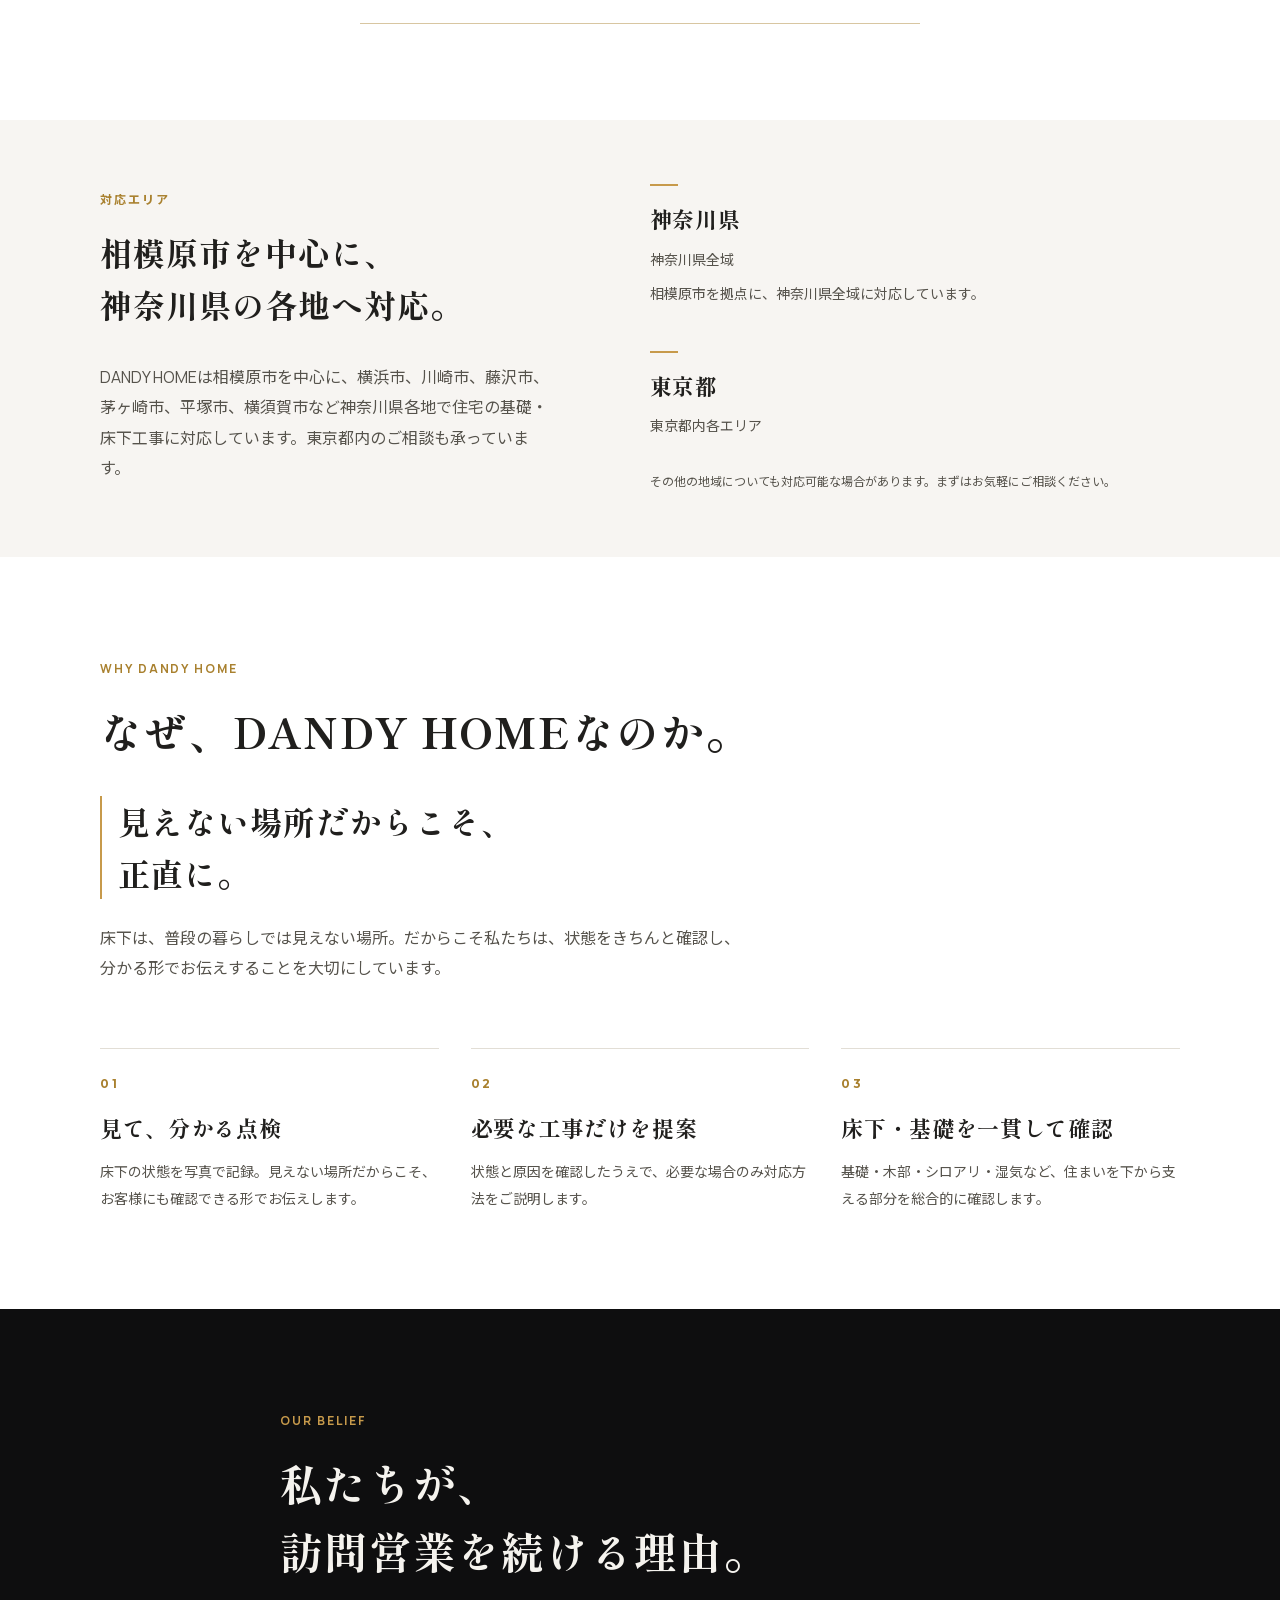
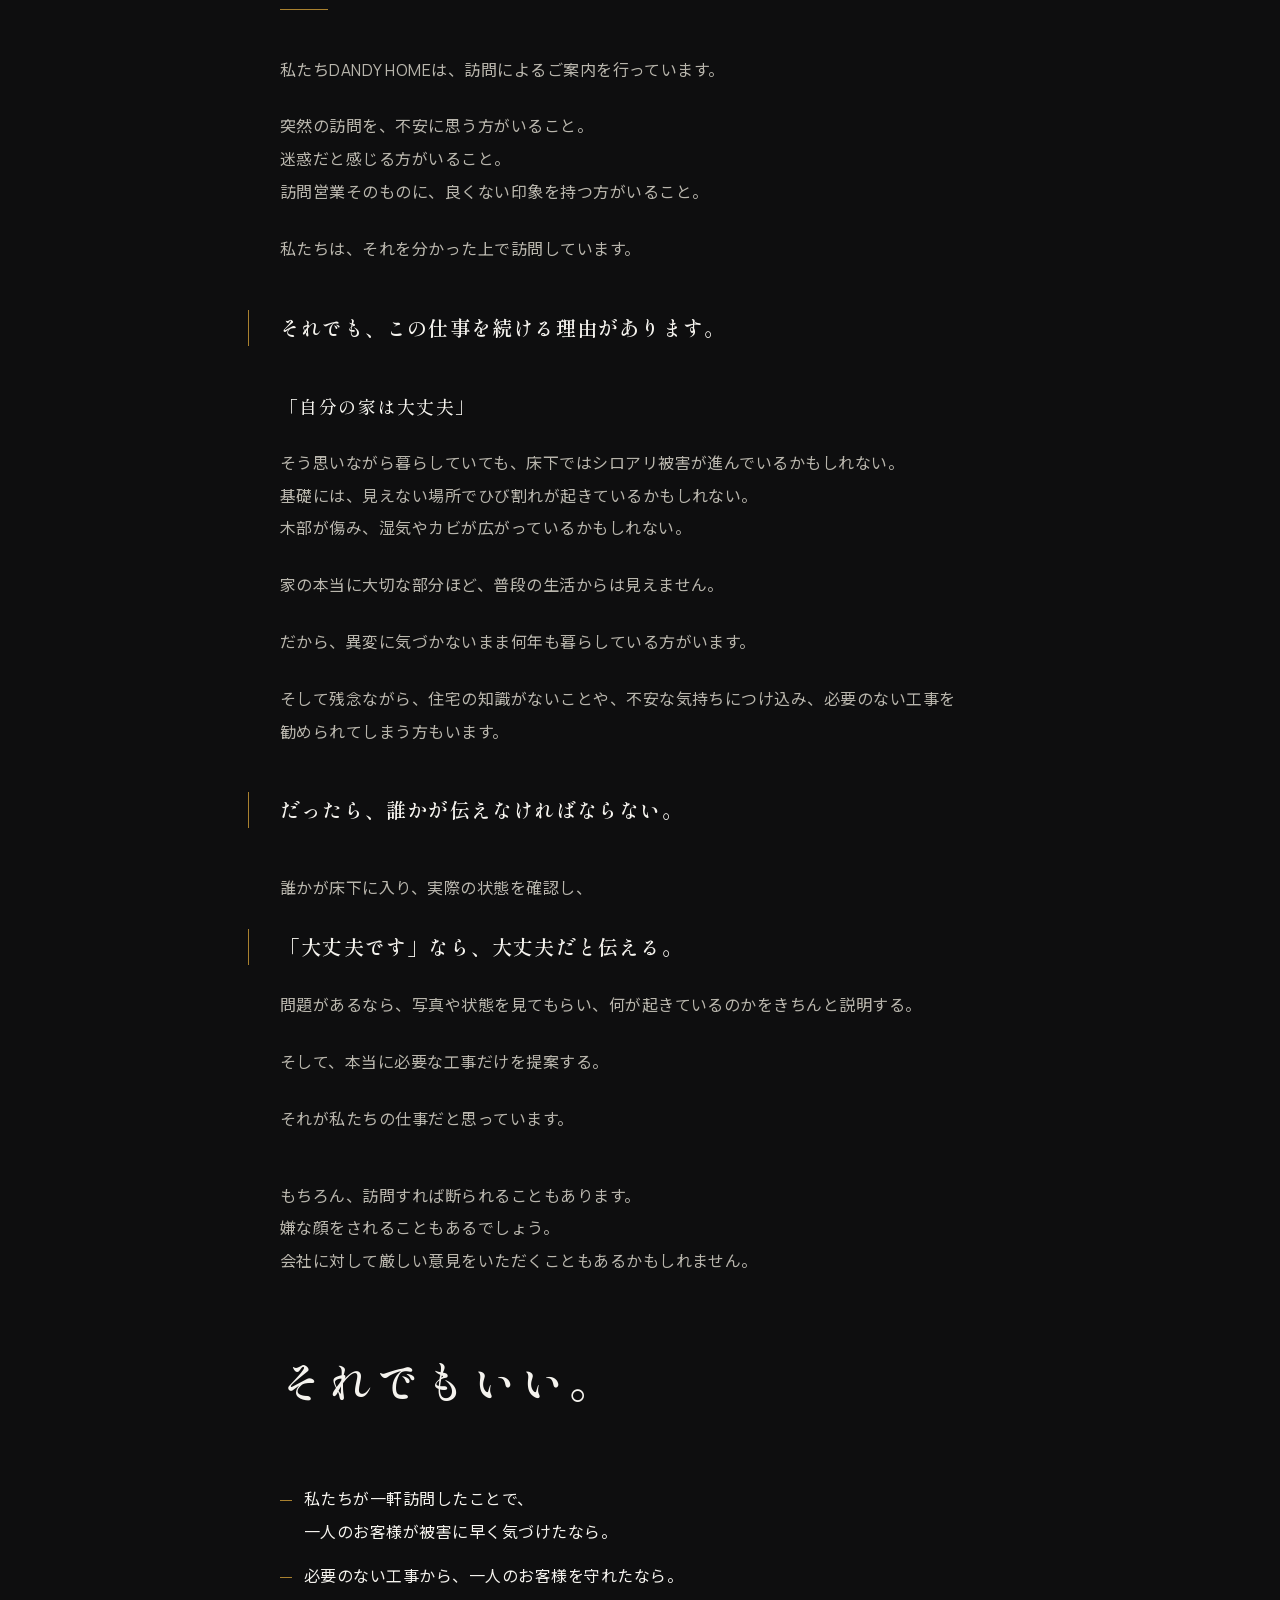
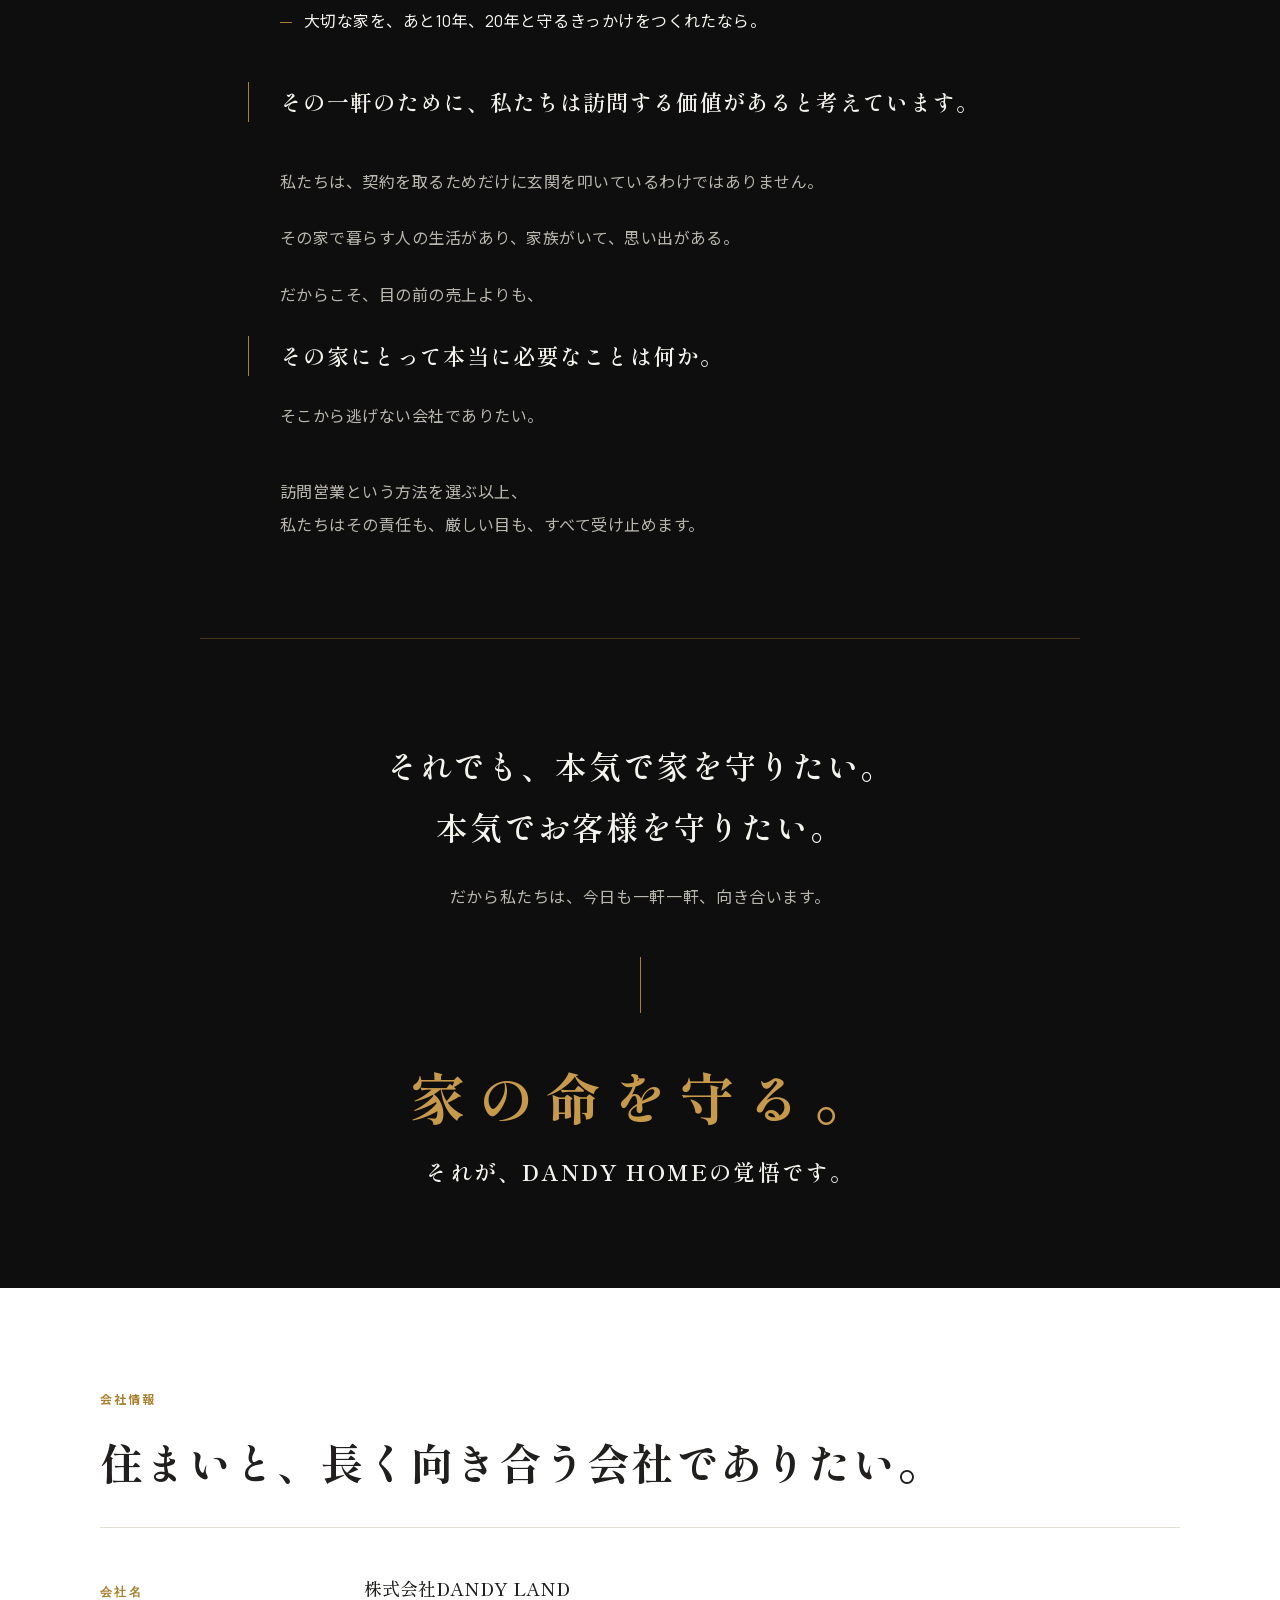
==== commit 90596518: "WORKSに基礎コンクリート補強工事の施工事例を追加 - 施工前・施工中・施工後の3枚（WebP）と詳細画面を既存の仕組みで追加 - 説明文の文字追加に合わせて日本語サブセットフォントを再作成  Co" ====
--- a/index.html
+++ b/index.html
@@ -416,7 +416,7 @@
        施工例を増やすときは、下の <li class="works-card"> を1つ複製し、施工カテゴリ名・画像（/images/works/）・alt を差し替えるだけでよい。
        ・お客様向けに表示するのは施工カテゴリ名（works-card__title）。管理用の番号は data-case 属性に残す（画面には出さない）。
        ・施工カテゴリ名は次の表記に統一する（data-category にも同じ名称を入れる）：
-         基礎補強／シロアリ防除／木部補強／耐震補強／湿気・カビ対策／排水管高圧洗浄／木部防腐・防カビ工事／基礎コンクリート補修・補強工事
+         基礎補強／シロアリ防除／木部補強／耐震補強／湿気・カビ対策／排水管高圧洗浄／木部防腐・防カビ工事／基礎コンクリート補修・補強工事／基礎コンクリート補強工事
        ・写真のラベルは「施工前」「施工中」「施工後」「シロアリ被害」「薬剤処理箇所」のみ（メイン2枚は works-card__tag、補助写真は figcaption）。
          ゴールドのラベル（works-card__tag--after）は「施工中」「施工後」「薬剤処理箇所」にだけ付ける。
          補足表記（別の箇所・別角度など）や「※」の注記は付けない。
@@ -476,6 +476,26 @@
               <figcaption class="works-card__tag works-card__tag--after"><span class="works-card__tag-ja">薬剤処理箇所</span></figcaption>
             </figure>
           </div>
+        </li>
+        <li class="works-card works-card--detail" data-case="21" data-category="基礎コンクリート補強工事" data-detail="works-detail-21">
+          <div class="works-card__head">
+            <h3 class="works-card__title"><span class="sp-phrase">基礎コンクリート</span><span class="sp-phrase">補強工事</span></h3>
+          </div>
+          <div class="works-card__pair">
+            <figure class="works-card__shot">
+              <img src="/images/works/works-21-before.webp" srcset="/images/works/works-21-before-640.webp 640w, /images/works/works-21-before.webp 1000w" sizes="(min-width: 1024px) 320px, (min-width: 768px) 330px, calc(84vw - 58px)" alt="ひび割れが発生した施工前の床下の基礎コンクリート" width="1000" height="665" loading="lazy" decoding="async" />
+              <figcaption class="works-card__tag"><span class="works-card__tag-ja">施工前</span></figcaption>
+            </figure>
+            <figure class="works-card__shot works-card__shot--after">
+              <img src="/images/works/works-21-progress.webp" srcset="/images/works/works-21-progress-640.webp 640w, /images/works/works-21-progress.webp 1000w" sizes="(min-width: 1024px) 320px, (min-width: 768px) 330px, calc(84vw - 58px)" alt="床下の基礎コンクリートに補強繊維シートを施工している様子" width="1000" height="710" loading="lazy" decoding="async" />
+              <figcaption class="works-card__tag works-card__tag--after"><span class="works-card__tag-ja">施工中</span></figcaption>
+            </figure>
+            <figure class="works-card__shot works-card__shot--after">
+              <img src="/images/works/works-21-after.webp" srcset="/images/works/works-21-after-640.webp 640w, /images/works/works-21-after.webp 1000w" sizes="(min-width: 1024px) 320px, (min-width: 768px) 330px, calc(84vw - 58px)" alt="仕上げ材で表面を保護した施工後の基礎コンクリート" width="1000" height="732" loading="lazy" decoding="async" />
+              <figcaption class="works-card__tag works-card__tag--after"><span class="works-card__tag-ja">施工後</span></figcaption>
+            </figure>
+          </div>
+          <button type="button" class="works-card__more" aria-haspopup="dialog" aria-controls="works-detail-21">施工内容を見る<span class="works-card__more-icon" aria-hidden="true">＋</span></button>
         </li>
         <li class="works-card" data-case="02" data-category="基礎補強">
           <div class="works-card__head">
@@ -818,6 +838,47 @@
             <p class="works-dialog__subhead">施工内容</p>
             <p>既存住宅の床下基礎コンクリートに対して、アラミド繊維シートを使用した補強工事を実施しました。</p>
             <p>基礎表面の下地処理を行い、補強用シートを施工。その後、表面の仕上げを行いました。</p>
+          </div>
+        </div>
+      </dialog>
+      <dialog class="works-dialog" id="works-detail-21" aria-labelledby="works-detail-21-title">
+        <div class="works-dialog__inner">
+          <button type="button" class="works-dialog__close" aria-label="施工内容を閉じる"><svg viewBox="0 0 24 24" fill="none" stroke="currentColor" stroke-width="1.6" stroke-linecap="round" aria-hidden="true" focusable="false"><path d="M6 6l12 12M18 6L6 18"/></svg></button>
+          <p class="works-dialog__category">基礎補強</p>
+          <h3 class="works-dialog__title" id="works-detail-21-title"><span class="sp-phrase">基礎コンクリート</span><span class="sp-phrase">補強工事</span></h3>
+          <ol class="works-dialog__steps">
+          <li class="works-dialog__step">
+            <figure>
+              <div class="works-dialog__photo">
+                <img src="/images/works/works-21-before.webp" srcset="/images/works/works-21-before-640.webp 640w, /images/works/works-21-before.webp 1000w" sizes="(min-width: 768px) 240px, calc(100vw - 80px)" alt="ひび割れが発生した施工前の床下の基礎コンクリート" width="1000" height="665" loading="lazy" decoding="async" />
+                <span class="works-card__tag"><span class="works-card__tag-ja">施工前</span></span>
+              </div>
+              <figcaption>ひび割れが発生した施工前の基礎コンクリート</figcaption>
+            </figure>
+          </li>
+          <li class="works-dialog__step">
+            <figure>
+              <div class="works-dialog__photo">
+                <img src="/images/works/works-21-progress.webp" srcset="/images/works/works-21-progress-640.webp 640w, /images/works/works-21-progress.webp 1000w" sizes="(min-width: 768px) 240px, calc(100vw - 80px)" alt="床下の基礎コンクリートに補強繊維シートを施工している様子" width="1000" height="710" loading="lazy" decoding="async" />
+                <span class="works-card__tag works-card__tag--after"><span class="works-card__tag-ja">施工中</span></span>
+              </div>
+              <figcaption>補強繊維シートによる補強施工</figcaption>
+            </figure>
+          </li>
+          <li class="works-dialog__step">
+            <figure>
+              <div class="works-dialog__photo">
+                <img src="/images/works/works-21-after.webp" srcset="/images/works/works-21-after-640.webp 640w, /images/works/works-21-after.webp 1000w" sizes="(min-width: 768px) 240px, calc(100vw - 80px)" alt="仕上げ材で表面を保護した施工後の基礎コンクリート" width="1000" height="732" loading="lazy" decoding="async" />
+                <span class="works-card__tag works-card__tag--after"><span class="works-card__tag-ja">施工後</span></span>
+              </div>
+              <figcaption>仕上げ材による表面保護の完了</figcaption>
+            </figure>
+          </li>
+          </ol>
+          <div class="works-dialog__body">
+            <p class="works-dialog__subhead">施工内容</p>
+            <p>床下基礎に発生したひび割れに対し、補強繊維シートを用いた補強工事を実施しました。</p>
+            <p>基礎表面の下地処理後、補強繊維シートを施工し、仕上げ材で表面を保護しています。</p>
           </div>
         </div>
       </dialog>
--- a/fonts/fonts.css
+++ b/fonts/fonts.css
@@ -14,7 +14,7 @@
 @font-face{font-family:'Bodoni Moda';font-style:normal;font-weight:700 900;font-display:swap;src:url(/fonts/files/bodonimoda_v28_aFTH7PxzY382XsXX63LUYL6GYFcan6NJrKp-VPj1RuxQVAS1EmZ9.woff2) format('woff2');unicode-range: U+0001-000C, U+000E-001F, U+007F-009F, U+20DD-20E0, U+20E2-20E4, U+2150-218F, U+2190, U+2192, U+2194-2199, U+21AF, U+21E6-21F0, U+21F3, U+2218-2219, U+2299, U+22C4-22C6, U+2300-243F, U+2440-244A, U+2460-24FF, U+25A0-27BF, U+2800-28FF, U+2921-2922, U+2981, U+29BF, U+29EB, U+2B00-2BFF, U+4DC0-4DFF, U+FFF9-FFFB, U+10140-1018E, U+10190-1019C, U+101A0, U+101D0-101FD, U+102E0-102FB, U+10E60-10E7E, U+1D2C0-1D2D3, U+1D2E0-1D37F, U+1F000-1F0FF, U+1F100-1F1AE, U+1F1E6-1F1FF, U+1F30D-1F30F, U+1F315, U+1F31C, U+1F31E, U+1F320-1F32C, U+1F336, U+1F378, U+1F37D, U+1F382, U+1F393-1F39F, U+1F3A7-1F3A8, U+1F3AC-1F3AF, U+1F3C2, U+1F3C4-1F3C6, U+1F3CA-1F3CE, U+1F3D4-1F3E0, U+1F3ED, U+1F3F1-1F3F3, U+1F3F5-1F3F7, U+1F408, U+1F415, U+1F41F, U+1F426, U+1F43F, U+1F441-1F442, U+1F444, U+1F446-1F449, U+1F44C-1F44E, U+1F453, U+1F46A, U+1F47D, U+1F4A3, U+1F4B0, U+1F4B3, U+1F4B9, U+1F4BB, U+1F4BF, U+1F4C8-1F4CB, U+1F4D6, U+1F4DA, U+1F4DF, U+1F4E3-1F4E6, U+1F4EA-1F4ED, U+1F4F7, U+1F4F9-1F4FB, U+1F4FD-1F4FE, U+1F503, U+1F507-1F50B, U+1F50D, U+1F512-1F513, U+1F53E-1F54A, U+1F54F-1F5FA, U+1F610, U+1F650-1F67F, U+1F687, U+1F68D, U+1F691, U+1F694, U+1F698, U+1F6AD, U+1F6B2, U+1F6B9-1F6BA, U+1F6BC, U+1F6C6-1F6CF, U+1F6D3-1F6D7, U+1F6E0-1F6EA, U+1F6F0-1F6F3, U+1F6F7-1F6FC, U+1F700-1F80B, U+1F810-1F847, U+1F850-1F859, U+1F860-1F887, U+1F890-1F8AD, U+1F8B0-1F8BB, U+1F8C0-1F8C1, U+1F8D0-1F8D8, U+1F900-1F90B, U+1F93B, U+1F946, U+1F984, U+1F996, U+1F9E9, U+1FA00-1FA6F, U+1FA70-1FA7C, U+1FA80-1FAC6, U+1FAC8, U+1FACC-1FADD, U+1FADF-1FAEB, U+1FAEF-1FAFA, U+1FB00-1FBFF;}
 @font-face{font-family:'Bodoni Moda';font-style:normal;font-weight:700 900;font-display:swap;src:url(/fonts/files/bodonimoda_v28_aFTH7PxzY382XsXX63LUYL6GYFcan6NJrKp-VPj1JuxQVAS1EmZ9.woff2) format('woff2');unicode-range: U+0100-02BA, U+02BD-02C5, U+02C7-02CC, U+02CE-02D7, U+02DD-02FF, U+0304, U+0308, U+0329, U+1D00-1DBF, U+1E00-1E9F, U+1EF2-1EFF, U+2020, U+20A0-20AB, U+20AD-20C4, U+2113, U+2C60-2C7F, U+A720-A7FF;}
 @font-face{font-family:'Bodoni Moda';font-style:normal;font-weight:700 900;font-display:swap;src:url(/fonts/files/bodonimoda_v28_aFTH7PxzY382XsXX63LUYL6GYFcan6NJrKp-VPj1KOxQVAS1Eg.woff2) format('woff2');unicode-range: U+0000-00FF, U+0131, U+0152-0153, U+02BB-02BC, U+02C6, U+02DA, U+02DC, U+0304, U+0308, U+0329, U+2000-206F, U+20AC, U+2122, U+2191, U+2193, U+2212, U+2215, U+FEFF, U+FFFD;}
-@font-face{font-family:'Noto Sans JP';font-style:normal;font-weight:400 700;font-display:swap;src:url(/fonts/subset/notosansjp-400-700-870fbfaaea.woff2) format('woff2');unicode-range:U+20,U+A0,U+A9,U+203A-203B,U+2192,U+3000-3002,U+300C-300D,U+301C,U+3042,U+3044,U+3046,U+3048,U+304A-305B,U+305D,U+305F-3061,U+3063-306B,U+306E-3070,U+3072-3073,U+3075-3076,U+3078-3079,U+307B,U+307E-3082,U+3084,U+3087-308D,U+308F,U+3092-3093,U+30A2-30A4,U+30A7-30A9,U+30AB,U+30AD,U+30AF,U+30B2-30B5,U+30B7-30B9,U+30BB,U+30BF-30C1,U+30C3-30C4,U+30C6-30CB,U+30CF-30D0,U+30D3,U+30D5-30D7,U+30D9-30DB,U+30DD-30E1,U+30E5-30E7,U+30E9-30ED,U+30F3,U+30F6,U+30FB-30FC,U+4E00-4E01,U+4E08-4E0B,U+4E0D-4E0E,U+4E2D,U+4E86,U+4E88,U+4E8B,U+4EA4,U+4EAC,U+4EBA,U+4ECA-4ECB,U+4ED5-4ED6,U+4ED8,U+4EE3-4EE5,U+4EFB,U+4F1A,U+4F1D,U+4F4D,U+4F4F,U+4F53,U+4F55,U+4F7F,U+4F8B,U+4F9B,U+4F9D,U+4FB5,U+4FDD,U+4FE1,U+4FEE,U+500B,U+5019,U+505C,U+50B7,U+5146,U+5148,U+5165,U+5168,U+516C,U+5185,U+518D,U+5199,U+51E6,U+51FA,U+5206-5207,U+5224-5225,U+5229,U+524A,U+524D,U+5264-5265,U+5272,U+529B,U+52A0,U+52A3,U+52B9,U+52D9,U+52E7,U+5316,U+533A,U+5341,U+5370,U+539F,U+53B3,U+53D6-53D7,U+53E3-53E4,U+53E9,U+53EF-53F0,U+53F7,U+5404,U+5408,U+540C-540D,U+5411,U+5426,U+542B,U+5468,U+547D,U+548C,U+554F,U+55B6,U+56DE,U+56E0,U+56F0,U+56F2-56F3,U+571F,U+5727-5728,U+5730,U+5747,U+57CB,U+57DF,U+57FA,U+5831,U+5834,U+5857,U+585A,U+5883,U+58CC,U+58EB,U+58F2,U+5909,U+5916,U+5927,U+592A-592B,U+592E,U+5931,U+5948,U+5951,U+5ACC,U+5B58,U+5B85,U+5B88-5B89,U+5B8C,U+5B9A,U+5B9F,U+5BA2,U+5BA4,U+5BB3,U+5BB6,U+5BB9,U+5BC6,U+5BE7,U+5BFE,U+5C02,U+5C0E,U+5C11,U+5C4B,U+5D0E,U+5DDD,U+5DE5,U+5E02-5E03,U+5E0C,U+5E45,U+5E73-5E74,U+5E83,U+5E8A,U+5E97,U+5EA6,U+5EFA,U+5F0F,U+5F15,U+5F37,U+5F53,U+5F62,U+5F71,U+5F79,U+5F8C,U+5F93,U+5F97,U+5FC3,U+5FC5,U+5FDC,U+5FF5,U+601D,U+6025,U+6027,U+60C5,U+60D1,U+610F,U+611F,U+614B,U+616E,U+6210,U+623B,U+6240,U+624B,U+6271,U+627F,U+62C5,U+62E0-62E1,U+6301,U+6392,U+6398,U+63A5,U+63AA,U+63B2,U+63D0,U+63DB,U+640D,U+64AE,U+652F,U+6539,U+653E,U+6563,U+6574,U+6587,U+6599,U+65AD,U+65B0,U+65B9,U+65BD,U+65CF,U+65E2,U+65E5,U+65E8-65E9,U+660E,U+6642,U+666E,U+66AE,U+66F4,U+6709,U+671B,U+6728,U+672C,U+673D,U+6750-6751,U+675F,U+6771,U+6790,U+67F1,U+67FB,U+682A,U+6839,U+6848,U+685D,U+691C,U+696D,U+6982,U+69CB,U+69D8,U+6A21,U+6A2A,U+6A39,U+6B04,U+6B20,U+6B62-6B63,U+6B69,U+6B8B,U+6BB5,U+6C17,U+6C34,U+6C42,U+6C7A,U+6C88,U+6CA2,U+6CC1,U+6CD5,U+6CE1,U+6CE8,U+6D3B,U+6D41,U+6D5C,U+6D74,U+6D78,U+6DF1,U+6E7F,U+6EC5,U+6F0F,U+702C,U+70B9,U+7121,U+7136,U+7269,U+72B6,U+72ED,U+7384,U+73FE,U+7406,U+74B0,U+751F,U+7523,U+7528,U+7533,U+753A,U+756A,U+7570,U+75C7,U+7684,U+76EE,U+76F4,U+76F8,U+770C,U+771F,U+7740,U+77E5,U+78BA,U+790E,U+793A,U+793E,U+795E,U+79C1,U+79F0,U+7A0B,U+7A2E,U+7A4D,U+7A7A,U+7A81,U+7A93,U+7B2C,U+7B49,U+7B4B,U+7B54,U+7B56,U+7B87,U+7BA1,U+7BC4,U+7CFB,U+7D04,U+7D0D,U+7D30,U+7D39,U+7D42,U+7D4C,U+7D50,U+7D61,U+7D99-7D9A,U+7DAD,U+7DCA,U+7DCF,U+7DD2,U+7DE0,U+7E2E,U+7E4A,U+7F6E,U+7FBD,U+8003,U+8005,U+8010,U+80FD,U+8102,U+8131,U+8150,U+81EA,U+826F,U+8272,U+8305,U+85AC,U+85E4,U+87FB,U+884C,U+8868,U+88AB,U+88DC,U+8981,U+898B,U+89A7,U+89E3,U+8A02,U+8A18,U+8A2A,U+8A2D,U+8A3C,U+8A66,U+8A71-8A73,U+8A8D,U+8AA0,U+8AAC,U+8AB0,U+8ABF,U+8AC7,U+8ACB,U+8B1B,U+8B58,U+8B77,U+8C61,U+8CA1,U+8CAC,U+8CBB-8CBC,U+8CC0,U+8CEA,U+8D77,U+8DEF,U+8EAB,U+8ED2,U+8EFD,U+8F09,U+8F14,U+8FBA,U+8FBC,U+8FD1,U+8FF7,U+8FFD,U+9001,U+9003,U+9014,U+901A,U+9020,U+9023,U+9032,U+9042,U+904B,U+904E,U+9053,U+9055,U+9069,U+9078,U+90E8,U+90FD,U+914D,U+91D1,U+9332,U+9580,U+9589,U+958B,U+9593,U+95A2,U+9632,U+9650,U+9664,U+968E-968F,U+969B,U+96E3,U+96FB,U+9707,U+9762,U+9805,U+9808,U+983C,U+984C,U+9854,U+990A,U+99C6,U+9CF4,U+FF08-FF09,U+FF0B,U+FF0F,U+FF1A,U+FF5C;}
+@font-face{font-family:'Noto Sans JP';font-style:normal;font-weight:400 700;font-display:swap;src:url(/fonts/subset/notosansjp-400-700-d24fddbd2e.woff2) format('woff2');unicode-range:U+20,U+A0,U+A9,U+203A-203B,U+2192,U+3000-3002,U+300C-300D,U+301C,U+3042,U+3044,U+3046,U+3048,U+304A-305B,U+305D,U+305F-3061,U+3063-306B,U+306E-3070,U+3072-3073,U+3075-3076,U+3078-3079,U+307B,U+307E-3082,U+3084,U+3087-308D,U+308F,U+3092-3093,U+30A2-30A4,U+30A7-30A9,U+30AB,U+30AD,U+30AF,U+30B2-30B5,U+30B7-30B9,U+30BB,U+30BF-30C1,U+30C3-30C4,U+30C6-30CB,U+30CF-30D0,U+30D3,U+30D5-30D7,U+30D9-30DB,U+30DD-30E1,U+30E5-30E7,U+30E9-30ED,U+30F3,U+30F6,U+30FB-30FC,U+4E00-4E01,U+4E08-4E0B,U+4E0D-4E0E,U+4E2D,U+4E86,U+4E88,U+4E8B,U+4EA4,U+4EAC,U+4EBA,U+4ECA-4ECB,U+4ED5-4ED6,U+4ED8,U+4EE3-4EE5,U+4EFB,U+4F1A,U+4F1D,U+4F4D,U+4F4F,U+4F53,U+4F55,U+4F7F,U+4F8B,U+4F9B,U+4F9D,U+4FB5,U+4FDD,U+4FE1,U+4FEE,U+500B,U+5019,U+505C,U+50B7,U+5146,U+5148,U+5165,U+5168,U+516C,U+5185,U+518D,U+5199,U+51E6,U+51FA,U+5206-5207,U+5224-5225,U+5229,U+524A,U+524D,U+5264-5265,U+5272,U+529B,U+52A0,U+52A3,U+52B9,U+52D9,U+52E7,U+5316,U+533A,U+5341,U+5370,U+539F,U+53B3,U+53D6-53D7,U+53E3-53E4,U+53E9,U+53EF-53F0,U+53F7,U+5404,U+5408,U+540C-540D,U+5411,U+5426,U+542B,U+5468,U+547D,U+548C,U+554F,U+55B6,U+56DE,U+56E0,U+56F0,U+56F2-56F3,U+571F,U+5727-5728,U+5730,U+5747,U+57CB,U+57DF,U+57FA,U+5831,U+5834,U+5857,U+585A,U+5883,U+58CC,U+58EB,U+58F2,U+5909,U+5916,U+5927,U+592A-592B,U+592E,U+5931,U+5948,U+5951,U+5ACC,U+5B58,U+5B85,U+5B88-5B89,U+5B8C,U+5B9A,U+5B9F,U+5BA2,U+5BA4,U+5BB3,U+5BB6,U+5BB9,U+5BC6,U+5BE7,U+5BFE,U+5C02,U+5C0E,U+5C11,U+5C4B,U+5D0E,U+5DDD,U+5DE5,U+5E02-5E03,U+5E0C,U+5E45,U+5E73-5E74,U+5E83,U+5E8A,U+5E97,U+5EA6,U+5EFA,U+5F0F,U+5F15,U+5F37,U+5F53,U+5F62,U+5F71,U+5F79,U+5F8C,U+5F93,U+5F97,U+5FC3,U+5FC5,U+5FDC,U+5FF5,U+601D,U+6025,U+6027,U+60C5,U+60D1,U+610F,U+611F,U+614B,U+616E,U+6210,U+623B,U+6240,U+624B,U+6271,U+627F,U+62C5,U+62E0-62E1,U+6301,U+6392,U+6398,U+63A5,U+63AA,U+63B2,U+63D0,U+63DB,U+640D,U+64AE,U+652F,U+6539,U+653E,U+6563,U+6574,U+6587,U+6599,U+65AD,U+65B0,U+65B9,U+65BD,U+65CF,U+65E2,U+65E5,U+65E8-65E9,U+660E,U+6642,U+666E,U+66AE,U+66F4,U+6709,U+671B,U+6728,U+672C,U+673D,U+6750-6751,U+675F,U+6771,U+6790,U+67F1,U+67FB,U+682A,U+6839,U+6848,U+685D,U+691C,U+696D,U+6982,U+69CB,U+69D8,U+6A21,U+6A2A,U+6A39,U+6B04,U+6B20,U+6B62-6B63,U+6B69,U+6B8B,U+6BB5,U+6C17,U+6C34,U+6C42,U+6C7A,U+6C88,U+6CA2,U+6CC1,U+6CD5,U+6CE1,U+6CE8,U+6D3B,U+6D41,U+6D5C,U+6D74,U+6D78,U+6DF1,U+6E7F,U+6EC5,U+6F0F,U+702C,U+70B9,U+7121,U+7136,U+7269,U+72B6,U+72ED,U+7384,U+73FE,U+7406,U+74B0,U+751F,U+7523,U+7528,U+7533,U+753A,U+756A,U+7570,U+75C7,U+767A,U+7684,U+76EE,U+76F4,U+76F8,U+770C,U+771F,U+7740,U+77E5,U+78BA,U+790E,U+793A,U+793E,U+795E,U+79C1,U+79F0,U+7A0B,U+7A2E,U+7A4D,U+7A7A,U+7A81,U+7A93,U+7B2C,U+7B49,U+7B4B,U+7B54,U+7B56,U+7B87,U+7BA1,U+7BC4,U+7CFB,U+7D04,U+7D0D,U+7D30,U+7D39,U+7D42,U+7D4C,U+7D50,U+7D61,U+7D99-7D9A,U+7DAD,U+7DCA,U+7DCF,U+7DD2,U+7DE0,U+7E2E,U+7E4A,U+7F6E,U+7FBD,U+8003,U+8005,U+8010,U+80FD,U+8102,U+8131,U+8150,U+81EA,U+826F,U+8272,U+8305,U+85AC,U+85E4,U+87FB,U+884C,U+8868,U+88AB,U+88DC,U+8981,U+898B,U+89A7,U+89E3,U+8A02,U+8A18,U+8A2A,U+8A2D,U+8A3C,U+8A66,U+8A71-8A73,U+8A8D,U+8AA0,U+8AAC,U+8AB0,U+8ABF,U+8AC7,U+8ACB,U+8B1B,U+8B58,U+8B77,U+8C61,U+8CA1,U+8CAC,U+8CBB-8CBC,U+8CC0,U+8CEA,U+8D77,U+8DEF,U+8EAB,U+8ED2,U+8EFD,U+8F09,U+8F14,U+8FBA,U+8FBC,U+8FD1,U+8FF7,U+8FFD,U+9001,U+9003,U+9014,U+901A,U+9020,U+9023,U+9032,U+9042,U+904B,U+904E,U+9053,U+9055,U+9069,U+9078,U+90E8,U+90FD,U+914D,U+91D1,U+9332,U+9580,U+9589,U+958B,U+9593,U+95A2,U+9632,U+9650,U+9664,U+968E-968F,U+969B,U+96E3,U+96FB,U+9707,U+9762,U+9805,U+9808,U+983C,U+984C,U+9854,U+990A,U+99C6,U+9CF4,U+FF08-FF09,U+FF0B,U+FF0F,U+FF1A,U+FF5C;}
 @font-face{font-family:'Shippori Mincho';font-style:normal;font-weight:500;font-display:swap;src:url(/fonts/subset/shipporimincho-500-63a4436c78.woff2) format('woff2');unicode-range:U+20,U+2D,U+30-34,U+36,U+38-39,U+41,U+44-45,U+48,U+4C-4F,U+59,U+A0,U+2015,U+3000-3002,U+300C-300D,U+3044,U+3048,U+304B,U+304F,U+3052-3053,U+3057,U+305A,U+305D,U+305F,U+3068,U+306A-306B,U+306E-306F,U+307E,U+3081,U+3089,U+308B-308C,U+3092,U+30A2-30A3,U+30A9,U+30AF,U+30B3,U+30B7,U+30C0,U+30C3,U+30C7-30C8,U+30D5,U+30DB,U+30E0,U+30E9-30EA,U+30ED,U+30F3,U+30FB-30FC,U+4E08,U+4E0A-4E0B,U+4E2D,U+4E8B,U+4EAC,U+4ED5,U+4EE3,U+4F1A,U+4F4F,U+4FEE,U+5168,U+51E6,U+5206,U+533A,U+539F,U+53D6,U+547D,U+5730,U+57DF,U+57FA,U+5927,U+592B,U+592E,U+5948,U+5B85,U+5B88,U+5BB6,U+5BFE,U+5DDD,U+5DE5,U+5E02,U+5E8A,U+5F0F,U+5F37,U+5F79,U+652F,U+65BD,U+65E9,U+6728,U+672C,U+6771,U+682A,U+691C,U+6A21,U+6B63,U+6C17,U+6E7F,U+702C,U+70B9,U+7269,U+7406,U+76F8,U+770C,U+77E5,U+790E,U+793E,U+795E,U+7B56,U+7DE0,U+81EA,U+87FB,U+8868,U+88DC,U+898B,U+8F14,U+90E8,U+90FD,U+9632,U+9664,U+FF08-FF09;}
 @font-face{font-family:'Shippori Mincho';font-style:normal;font-weight:600;font-display:swap;src:url(/fonts/subset/shipporimincho-600-847b8098c8.woff2) format('woff2');unicode-range:U+20,U+41,U+44-45,U+48,U+4D-4F,U+59,U+A0,U+3000-3002,U+300C-300D,U+3042,U+3044,U+3048,U+304A-304C,U+304F,U+3051,U+3053-3059,U+305D,U+305F-3061,U+3063,U+3066-3068,U+306A-306B,U+306D-3070,U+307E-307F,U+3081-3082,U+3088-308C,U+3092,U+30A2-30A3,U+30A8,U+30AB,U+30AD,U+30AF,U+30B3,U+30B7,U+30C0,U+30C7-30C9,U+30D3,U+30DB,U+30DD,U+30DF-30E0,U+30E9-30EA,U+30ED,U+30F3,U+30FB-30FC,U+4E00,U+4E08,U+4E0B,U+4E88,U+4E8B,U+4EAC,U+4ED5,U+4F1D,U+4F4F,U+4F55,U+4FA1,U+4FDD,U+4FEE,U+5024,U+5185,U+518D,U+5199,U+529B,U+5408,U+547D,U+554F,U+5730,U+57DF,U+57FA,U+5834,U+5927,U+592B,U+5948,U+5B85,U+5B88-5B89,U+5B9F,U+5BA2,U+5BB6,U+5BFE,U+5DDD,U+5DE5,U+5E74,U+5E8A,U+5F0F,U+5F37,U+5F53,U+5FC5,U+5FDC,U+609F,U+614B,U+63A5,U+63D0,U+652F,U+6574,U+6599,U+65BD,U+660E,U+6642,U+6728,U+672C,U+6771,U+679C,U+67FB,U+6839,U+6848,U+691C,U+69D8,U+6A39,U+6C17,U+6E7F,U+70B9,U+7121,U+72B6,U+7406,U+7531,U+76EE,U+76F8,U+770C,U+771F,U+78BA,U+790E,U+795E,U+79C1,U+7B56,U+7D04,U+7D50,U+7D9A,U+7DAD,U+7E4A,U+8003,U+8102,U+8150,U+8868,U+88DC,U+8981,U+898B,U+899A,U+8A2A,U+8A3C,U+8A8D,U+8AA0,U+8AAC,U+8AB0,U+8ABF,U+8AC7,U+8ED2,U+90E8,U+90FD,U+91CD,U+9593,U+9632,U+9664,U+9762,U+99C6,U+FF5C;}
 @font-face{font-family:'Shippori Mincho';font-style:normal;font-weight:700;font-display:swap;src:url(/fonts/subset/shipporimincho-700-25e1310c51.woff2) format('woff2');unicode-range:U+20,U+30-39,U+41,U+44-45,U+48,U+4B,U+4D-4F,U+53-54,U+56,U+59,U+A0,U+3000-3002,U+301C,U+3042,U+3044,U+3046,U+3048,U+304A-304D,U+304F,U+3051-3055,U+3057,U+3059-305D,U+305F-3061,U+3063-3064,U+3066-306B,U+306E-3070,U+3072-3073,U+3075,U+3078-3079,U+307E-3082,U+3084,U+3088-308C,U+308F,U+3092-3093,U+30A2,U+30A4,U+30A8-30A9,U+30AB,U+30AD,U+30AF-30B0,U+30B3,U+30B7,U+30B9,U+30BB,U+30C0,U+30C3-30C4,U+30C8-30C9,U+30CB,U+30D0,U+30D3,U+30D5,U+30D7,U+30DB,U+30DD-30E0,U+30E6,U+30E9-30ED,U+30F3,U+30FB-30FC,U+4E00-4E01,U+4E09-4E0B,U+4E2D,U+4E3B,U+4E86,U+4E8B,U+4EA4,U+4EAC,U+4EBA,U+4ECA,U+4ED5-4ED6,U+4ED8,U+4EE5,U+4F1A,U+4F1D,U+4F4F,U+4F7F,U+4F8B,U+4F9B,U+4FDD,U+4FE1,U+4FEE,U+500B,U+50B7,U+5165,U+5168,U+5185,U+518D,U+5199,U+51E6,U+5206,U+5224,U+5229,U+5236,U+524A,U+5264,U+5272,U+52A3,U+5316,U+539F,U+53D6,U+53E3,U+53EF-53F0,U+5404,U+5408,U+5411,U+542B,U+547D,U+554F,U+55B6,U+571F,U+5727,U+5730,U+578B,U+57FA,U+5831,U+5834,U+5857,U+58CC,U+5909,U+5916,U+5927,U+5948,U+5B50,U+5B85,U+5B88-5B89,U+5B8C,U+5BA4,U+5BB3,U+5BB6,U+5BB9,U+5BE7,U+5BFE,U+5C4B,U+5DDD,U+5DE5,U+5E02-5E03,U+5E8A,U+5F15,U+5F37,U+5F97,U+5FC3,U+5FC5,U+5FDC,U+6027,U+60C5,U+614B,U+6240,U+624B,U+6392,U+63A5,U+63D0,U+63DB,U+652F,U+6563,U+6599,U+65AD,U+65BD,U+660E,U+6642,U+66F4,U+6709,U+671F,U+6728,U+672C,U+6750,U+6761,U+6771,U+6790,U+679C,U+67F1,U+6848,U+691C,U+696D,U+6975,U+69CB,U+69D8,U+6A21,U+6A39,U+6B63,U+6BB5,U+6C17,U+6C34,U+6C88,U+6CC1,U+6CE8,U+6D41,U+6D74,U+6D78,U+6E7F,U+70B9,U+7121,U+7269,U+72B6,U+7406,U+751F,U+7528,U+7531,U+75C7,U+7684,U+76EE,U+76F4,U+76F8,U+770C,U+771F,U+7740,U+78BA,U+790E,U+793A,U+793E,U+795E,U+79C1,U+7A0B,U+7A4D,U+7A93,U+7B2C,U+7B49,U+7B56,U+7B87,U+7BA1,U+7D50,U+7D99-7D9A,U+7DAD,U+7E2E,U+7E4A,U+8005,U+8010,U+80FD,U+8102,U+85AC,U+87FB,U+884C,U+8868,U+88AB,U+88DC,U+8981,U+898B,U+89E3,U+8A02,U+8A2A,U+8A3C,U+8A8D,U+8AAC,U+8AC7,U+8CAB,U+8CBC,U+8CEA,U+9001,U+9020,U+9032,U+9053,U+90E8,U+90FD,U+91D1,U+9577,U+958B,U+9593,U+95A2,U+9632,U+9664,U+968E,U+9707,U+9762,U+9803,U+9858,U+990A,U+99C6,U+FF08-FF09,U+FF1D,U+FF1F;}
--- a/fonts/fonts.css
+++ b/fonts/fonts.css
@@ -14,7 +14,7 @@
 @font-face{font-family:'Bodoni Moda';font-style:normal;font-weight:700 900;font-display:swap;src:url(/fonts/files/bodonimoda_v28_aFTH7PxzY382XsXX63LUYL6GYFcan6NJrKp-VPj1RuxQVAS1EmZ9.woff2) format('woff2');unicode-range: U+0001-000C, U+000E-001F, U+007F-009F, U+20DD-20E0, U+20E2-20E4, U+2150-218F, U+2190, U+2192, U+2194-2199, U+21AF, U+21E6-21F0, U+21F3, U+2218-2219, U+2299, U+22C4-22C6, U+2300-243F, U+2440-244A, U+2460-24FF, U+25A0-27BF, U+2800-28FF, U+2921-2922, U+2981, U+29BF, U+29EB, U+2B00-2BFF, U+4DC0-4DFF, U+FFF9-FFFB, U+10140-1018E, U+10190-1019C, U+101A0, U+101D0-101FD, U+102E0-102FB, U+10E60-10E7E, U+1D2C0-1D2D3, U+1D2E0-1D37F, U+1F000-1F0FF, U+1F100-1F1AE, U+1F1E6-1F1FF, U+1F30D-1F30F, U+1F315, U+1F31C, U+1F31E, U+1F320-1F32C, U+1F336, U+1F378, U+1F37D, U+1F382, U+1F393-1F39F, U+1F3A7-1F3A8, U+1F3AC-1F3AF, U+1F3C2, U+1F3C4-1F3C6, U+1F3CA-1F3CE, U+1F3D4-1F3E0, U+1F3ED, U+1F3F1-1F3F3, U+1F3F5-1F3F7, U+1F408, U+1F415, U+1F41F, U+1F426, U+1F43F, U+1F441-1F442, U+1F444, U+1F446-1F449, U+1F44C-1F44E, U+1F453, U+1F46A, U+1F47D, U+1F4A3, U+1F4B0, U+1F4B3, U+1F4B9, U+1F4BB, U+1F4BF, U+1F4C8-1F4CB, U+1F4D6, U+1F4DA, U+1F4DF, U+1F4E3-1F4E6, U+1F4EA-1F4ED, U+1F4F7, U+1F4F9-1F4FB, U+1F4FD-1F4FE, U+1F503, U+1F507-1F50B, U+1F50D, U+1F512-1F513, U+1F53E-1F54A, U+1F54F-1F5FA, U+1F610, U+1F650-1F67F, U+1F687, U+1F68D, U+1F691, U+1F694, U+1F698, U+1F6AD, U+1F6B2, U+1F6B9-1F6BA, U+1F6BC, U+1F6C6-1F6CF, U+1F6D3-1F6D7, U+1F6E0-1F6EA, U+1F6F0-1F6F3, U+1F6F7-1F6FC, U+1F700-1F80B, U+1F810-1F847, U+1F850-1F859, U+1F860-1F887, U+1F890-1F8AD, U+1F8B0-1F8BB, U+1F8C0-1F8C1, U+1F8D0-1F8D8, U+1F900-1F90B, U+1F93B, U+1F946, U+1F984, U+1F996, U+1F9E9, U+1FA00-1FA6F, U+1FA70-1FA7C, U+1FA80-1FAC6, U+1FAC8, U+1FACC-1FADD, U+1FADF-1FAEB, U+1FAEF-1FAFA, U+1FB00-1FBFF;}
 @font-face{font-family:'Bodoni Moda';font-style:normal;font-weight:700 900;font-display:swap;src:url(/fonts/files/bodonimoda_v28_aFTH7PxzY382XsXX63LUYL6GYFcan6NJrKp-VPj1JuxQVAS1EmZ9.woff2) format('woff2');unicode-range: U+0100-02BA, U+02BD-02C5, U+02C7-02CC, U+02CE-02D7, U+02DD-02FF, U+0304, U+0308, U+0329, U+1D00-1DBF, U+1E00-1E9F, U+1EF2-1EFF, U+2020, U+20A0-20AB, U+20AD-20C4, U+2113, U+2C60-2C7F, U+A720-A7FF;}
 @font-face{font-family:'Bodoni Moda';font-style:normal;font-weight:700 900;font-display:swap;src:url(/fonts/files/bodonimoda_v28_aFTH7PxzY382XsXX63LUYL6GYFcan6NJrKp-VPj1KOxQVAS1Eg.woff2) format('woff2');unicode-range: U+0000-00FF, U+0131, U+0152-0153, U+02BB-02BC, U+02C6, U+02DA, U+02DC, U+0304, U+0308, U+0329, U+2000-206F, U+20AC, U+2122, U+2191, U+2193, U+2212, U+2215, U+FEFF, U+FFFD;}
-@font-face{font-family:'Noto Sans JP';font-style:normal;font-weight:400 700;font-display:swap;src:url(/fonts/subset/notosansjp-400-700-870fbfaaea.woff2) format('woff2');unicode-range:U+20,U+A0,U+A9,U+203A-203B,U+2192,U+3000-3002,U+300C-300D,U+301C,U+3042,U+3044,U+3046,U+3048,U+304A-305B,U+305D,U+305F-3061,U+3063-306B,U+306E-3070,U+3072-3073,U+3075-3076,U+3078-3079,U+307B,U+307E-3082,U+3084,U+3087-308D,U+308F,U+3092-3093,U+30A2-30A4,U+30A7-30A9,U+30AB,U+30AD,U+30AF,U+30B2-30B5,U+30B7-30B9,U+30BB,U+30BF-30C1,U+30C3-30C4,U+30C6-30CB,U+30CF-30D0,U+30D3,U+30D5-30D7,U+30D9-30DB,U+30DD-30E1,U+30E5-30E7,U+30E9-30ED,U+30F3,U+30F6,U+30FB-30FC,U+4E00-4E01,U+4E08-4E0B,U+4E0D-4E0E,U+4E2D,U+4E86,U+4E88,U+4E8B,U+4EA4,U+4EAC,U+4EBA,U+4ECA-4ECB,U+4ED5-4ED6,U+4ED8,U+4EE3-4EE5,U+4EFB,U+4F1A,U+4F1D,U+4F4D,U+4F4F,U+4F53,U+4F55,U+4F7F,U+4F8B,U+4F9B,U+4F9D,U+4FB5,U+4FDD,U+4FE1,U+4FEE,U+500B,U+5019,U+505C,U+50B7,U+5146,U+5148,U+5165,U+5168,U+516C,U+5185,U+518D,U+5199,U+51E6,U+51FA,U+5206-5207,U+5224-5225,U+5229,U+524A,U+524D,U+5264-5265,U+5272,U+529B,U+52A0,U+52A3,U+52B9,U+52D9,U+52E7,U+5316,U+533A,U+5341,U+5370,U+539F,U+53B3,U+53D6-53D7,U+53E3-53E4,U+53E9,U+53EF-53F0,U+53F7,U+5404,U+5408,U+540C-540D,U+5411,U+5426,U+542B,U+5468,U+547D,U+548C,U+554F,U+55B6,U+56DE,U+56E0,U+56F0,U+56F2-56F3,U+571F,U+5727-5728,U+5730,U+5747,U+57CB,U+57DF,U+57FA,U+5831,U+5834,U+5857,U+585A,U+5883,U+58CC,U+58EB,U+58F2,U+5909,U+5916,U+5927,U+592A-592B,U+592E,U+5931,U+5948,U+5951,U+5ACC,U+5B58,U+5B85,U+5B88-5B89,U+5B8C,U+5B9A,U+5B9F,U+5BA2,U+5BA4,U+5BB3,U+5BB6,U+5BB9,U+5BC6,U+5BE7,U+5BFE,U+5C02,U+5C0E,U+5C11,U+5C4B,U+5D0E,U+5DDD,U+5DE5,U+5E02-5E03,U+5E0C,U+5E45,U+5E73-5E74,U+5E83,U+5E8A,U+5E97,U+5EA6,U+5EFA,U+5F0F,U+5F15,U+5F37,U+5F53,U+5F62,U+5F71,U+5F79,U+5F8C,U+5F93,U+5F97,U+5FC3,U+5FC5,U+5FDC,U+5FF5,U+601D,U+6025,U+6027,U+60C5,U+60D1,U+610F,U+611F,U+614B,U+616E,U+6210,U+623B,U+6240,U+624B,U+6271,U+627F,U+62C5,U+62E0-62E1,U+6301,U+6392,U+6398,U+63A5,U+63AA,U+63B2,U+63D0,U+63DB,U+640D,U+64AE,U+652F,U+6539,U+653E,U+6563,U+6574,U+6587,U+6599,U+65AD,U+65B0,U+65B9,U+65BD,U+65CF,U+65E2,U+65E5,U+65E8-65E9,U+660E,U+6642,U+666E,U+66AE,U+66F4,U+6709,U+671B,U+6728,U+672C,U+673D,U+6750-6751,U+675F,U+6771,U+6790,U+67F1,U+67FB,U+682A,U+6839,U+6848,U+685D,U+691C,U+696D,U+6982,U+69CB,U+69D8,U+6A21,U+6A2A,U+6A39,U+6B04,U+6B20,U+6B62-6B63,U+6B69,U+6B8B,U+6BB5,U+6C17,U+6C34,U+6C42,U+6C7A,U+6C88,U+6CA2,U+6CC1,U+6CD5,U+6CE1,U+6CE8,U+6D3B,U+6D41,U+6D5C,U+6D74,U+6D78,U+6DF1,U+6E7F,U+6EC5,U+6F0F,U+702C,U+70B9,U+7121,U+7136,U+7269,U+72B6,U+72ED,U+7384,U+73FE,U+7406,U+74B0,U+751F,U+7523,U+7528,U+7533,U+753A,U+756A,U+7570,U+75C7,U+7684,U+76EE,U+76F4,U+76F8,U+770C,U+771F,U+7740,U+77E5,U+78BA,U+790E,U+793A,U+793E,U+795E,U+79C1,U+79F0,U+7A0B,U+7A2E,U+7A4D,U+7A7A,U+7A81,U+7A93,U+7B2C,U+7B49,U+7B4B,U+7B54,U+7B56,U+7B87,U+7BA1,U+7BC4,U+7CFB,U+7D04,U+7D0D,U+7D30,U+7D39,U+7D42,U+7D4C,U+7D50,U+7D61,U+7D99-7D9A,U+7DAD,U+7DCA,U+7DCF,U+7DD2,U+7DE0,U+7E2E,U+7E4A,U+7F6E,U+7FBD,U+8003,U+8005,U+8010,U+80FD,U+8102,U+8131,U+8150,U+81EA,U+826F,U+8272,U+8305,U+85AC,U+85E4,U+87FB,U+884C,U+8868,U+88AB,U+88DC,U+8981,U+898B,U+89A7,U+89E3,U+8A02,U+8A18,U+8A2A,U+8A2D,U+8A3C,U+8A66,U+8A71-8A73,U+8A8D,U+8AA0,U+8AAC,U+8AB0,U+8ABF,U+8AC7,U+8ACB,U+8B1B,U+8B58,U+8B77,U+8C61,U+8CA1,U+8CAC,U+8CBB-8CBC,U+8CC0,U+8CEA,U+8D77,U+8DEF,U+8EAB,U+8ED2,U+8EFD,U+8F09,U+8F14,U+8FBA,U+8FBC,U+8FD1,U+8FF7,U+8FFD,U+9001,U+9003,U+9014,U+901A,U+9020,U+9023,U+9032,U+9042,U+904B,U+904E,U+9053,U+9055,U+9069,U+9078,U+90E8,U+90FD,U+914D,U+91D1,U+9332,U+9580,U+9589,U+958B,U+9593,U+95A2,U+9632,U+9650,U+9664,U+968E-968F,U+969B,U+96E3,U+96FB,U+9707,U+9762,U+9805,U+9808,U+983C,U+984C,U+9854,U+990A,U+99C6,U+9CF4,U+FF08-FF09,U+FF0B,U+FF0F,U+FF1A,U+FF5C;}
+@font-face{font-family:'Noto Sans JP';font-style:normal;font-weight:400 700;font-display:swap;src:url(/fonts/subset/notosansjp-400-700-d24fddbd2e.woff2) format('woff2');unicode-range:U+20,U+A0,U+A9,U+203A-203B,U+2192,U+3000-3002,U+300C-300D,U+301C,U+3042,U+3044,U+3046,U+3048,U+304A-305B,U+305D,U+305F-3061,U+3063-306B,U+306E-3070,U+3072-3073,U+3075-3076,U+3078-3079,U+307B,U+307E-3082,U+3084,U+3087-308D,U+308F,U+3092-3093,U+30A2-30A4,U+30A7-30A9,U+30AB,U+30AD,U+30AF,U+30B2-30B5,U+30B7-30B9,U+30BB,U+30BF-30C1,U+30C3-30C4,U+30C6-30CB,U+30CF-30D0,U+30D3,U+30D5-30D7,U+30D9-30DB,U+30DD-30E1,U+30E5-30E7,U+30E9-30ED,U+30F3,U+30F6,U+30FB-30FC,U+4E00-4E01,U+4E08-4E0B,U+4E0D-4E0E,U+4E2D,U+4E86,U+4E88,U+4E8B,U+4EA4,U+4EAC,U+4EBA,U+4ECA-4ECB,U+4ED5-4ED6,U+4ED8,U+4EE3-4EE5,U+4EFB,U+4F1A,U+4F1D,U+4F4D,U+4F4F,U+4F53,U+4F55,U+4F7F,U+4F8B,U+4F9B,U+4F9D,U+4FB5,U+4FDD,U+4FE1,U+4FEE,U+500B,U+5019,U+505C,U+50B7,U+5146,U+5148,U+5165,U+5168,U+516C,U+5185,U+518D,U+5199,U+51E6,U+51FA,U+5206-5207,U+5224-5225,U+5229,U+524A,U+524D,U+5264-5265,U+5272,U+529B,U+52A0,U+52A3,U+52B9,U+52D9,U+52E7,U+5316,U+533A,U+5341,U+5370,U+539F,U+53B3,U+53D6-53D7,U+53E3-53E4,U+53E9,U+53EF-53F0,U+53F7,U+5404,U+5408,U+540C-540D,U+5411,U+5426,U+542B,U+5468,U+547D,U+548C,U+554F,U+55B6,U+56DE,U+56E0,U+56F0,U+56F2-56F3,U+571F,U+5727-5728,U+5730,U+5747,U+57CB,U+57DF,U+57FA,U+5831,U+5834,U+5857,U+585A,U+5883,U+58CC,U+58EB,U+58F2,U+5909,U+5916,U+5927,U+592A-592B,U+592E,U+5931,U+5948,U+5951,U+5ACC,U+5B58,U+5B85,U+5B88-5B89,U+5B8C,U+5B9A,U+5B9F,U+5BA2,U+5BA4,U+5BB3,U+5BB6,U+5BB9,U+5BC6,U+5BE7,U+5BFE,U+5C02,U+5C0E,U+5C11,U+5C4B,U+5D0E,U+5DDD,U+5DE5,U+5E02-5E03,U+5E0C,U+5E45,U+5E73-5E74,U+5E83,U+5E8A,U+5E97,U+5EA6,U+5EFA,U+5F0F,U+5F15,U+5F37,U+5F53,U+5F62,U+5F71,U+5F79,U+5F8C,U+5F93,U+5F97,U+5FC3,U+5FC5,U+5FDC,U+5FF5,U+601D,U+6025,U+6027,U+60C5,U+60D1,U+610F,U+611F,U+614B,U+616E,U+6210,U+623B,U+6240,U+624B,U+6271,U+627F,U+62C5,U+62E0-62E1,U+6301,U+6392,U+6398,U+63A5,U+63AA,U+63B2,U+63D0,U+63DB,U+640D,U+64AE,U+652F,U+6539,U+653E,U+6563,U+6574,U+6587,U+6599,U+65AD,U+65B0,U+65B9,U+65BD,U+65CF,U+65E2,U+65E5,U+65E8-65E9,U+660E,U+6642,U+666E,U+66AE,U+66F4,U+6709,U+671B,U+6728,U+672C,U+673D,U+6750-6751,U+675F,U+6771,U+6790,U+67F1,U+67FB,U+682A,U+6839,U+6848,U+685D,U+691C,U+696D,U+6982,U+69CB,U+69D8,U+6A21,U+6A2A,U+6A39,U+6B04,U+6B20,U+6B62-6B63,U+6B69,U+6B8B,U+6BB5,U+6C17,U+6C34,U+6C42,U+6C7A,U+6C88,U+6CA2,U+6CC1,U+6CD5,U+6CE1,U+6CE8,U+6D3B,U+6D41,U+6D5C,U+6D74,U+6D78,U+6DF1,U+6E7F,U+6EC5,U+6F0F,U+702C,U+70B9,U+7121,U+7136,U+7269,U+72B6,U+72ED,U+7384,U+73FE,U+7406,U+74B0,U+751F,U+7523,U+7528,U+7533,U+753A,U+756A,U+7570,U+75C7,U+767A,U+7684,U+76EE,U+76F4,U+76F8,U+770C,U+771F,U+7740,U+77E5,U+78BA,U+790E,U+793A,U+793E,U+795E,U+79C1,U+79F0,U+7A0B,U+7A2E,U+7A4D,U+7A7A,U+7A81,U+7A93,U+7B2C,U+7B49,U+7B4B,U+7B54,U+7B56,U+7B87,U+7BA1,U+7BC4,U+7CFB,U+7D04,U+7D0D,U+7D30,U+7D39,U+7D42,U+7D4C,U+7D50,U+7D61,U+7D99-7D9A,U+7DAD,U+7DCA,U+7DCF,U+7DD2,U+7DE0,U+7E2E,U+7E4A,U+7F6E,U+7FBD,U+8003,U+8005,U+8010,U+80FD,U+8102,U+8131,U+8150,U+81EA,U+826F,U+8272,U+8305,U+85AC,U+85E4,U+87FB,U+884C,U+8868,U+88AB,U+88DC,U+8981,U+898B,U+89A7,U+89E3,U+8A02,U+8A18,U+8A2A,U+8A2D,U+8A3C,U+8A66,U+8A71-8A73,U+8A8D,U+8AA0,U+8AAC,U+8AB0,U+8ABF,U+8AC7,U+8ACB,U+8B1B,U+8B58,U+8B77,U+8C61,U+8CA1,U+8CAC,U+8CBB-8CBC,U+8CC0,U+8CEA,U+8D77,U+8DEF,U+8EAB,U+8ED2,U+8EFD,U+8F09,U+8F14,U+8FBA,U+8FBC,U+8FD1,U+8FF7,U+8FFD,U+9001,U+9003,U+9014,U+901A,U+9020,U+9023,U+9032,U+9042,U+904B,U+904E,U+9053,U+9055,U+9069,U+9078,U+90E8,U+90FD,U+914D,U+91D1,U+9332,U+9580,U+9589,U+958B,U+9593,U+95A2,U+9632,U+9650,U+9664,U+968E-968F,U+969B,U+96E3,U+96FB,U+9707,U+9762,U+9805,U+9808,U+983C,U+984C,U+9854,U+990A,U+99C6,U+9CF4,U+FF08-FF09,U+FF0B,U+FF0F,U+FF1A,U+FF5C;}
 @font-face{font-family:'Shippori Mincho';font-style:normal;font-weight:500;font-display:swap;src:url(/fonts/subset/shipporimincho-500-63a4436c78.woff2) format('woff2');unicode-range:U+20,U+2D,U+30-34,U+36,U+38-39,U+41,U+44-45,U+48,U+4C-4F,U+59,U+A0,U+2015,U+3000-3002,U+300C-300D,U+3044,U+3048,U+304B,U+304F,U+3052-3053,U+3057,U+305A,U+305D,U+305F,U+3068,U+306A-306B,U+306E-306F,U+307E,U+3081,U+3089,U+308B-308C,U+3092,U+30A2-30A3,U+30A9,U+30AF,U+30B3,U+30B7,U+30C0,U+30C3,U+30C7-30C8,U+30D5,U+30DB,U+30E0,U+30E9-30EA,U+30ED,U+30F3,U+30FB-30FC,U+4E08,U+4E0A-4E0B,U+4E2D,U+4E8B,U+4EAC,U+4ED5,U+4EE3,U+4F1A,U+4F4F,U+4FEE,U+5168,U+51E6,U+5206,U+533A,U+539F,U+53D6,U+547D,U+5730,U+57DF,U+57FA,U+5927,U+592B,U+592E,U+5948,U+5B85,U+5B88,U+5BB6,U+5BFE,U+5DDD,U+5DE5,U+5E02,U+5E8A,U+5F0F,U+5F37,U+5F79,U+652F,U+65BD,U+65E9,U+6728,U+672C,U+6771,U+682A,U+691C,U+6A21,U+6B63,U+6C17,U+6E7F,U+702C,U+70B9,U+7269,U+7406,U+76F8,U+770C,U+77E5,U+790E,U+793E,U+795E,U+7B56,U+7DE0,U+81EA,U+87FB,U+8868,U+88DC,U+898B,U+8F14,U+90E8,U+90FD,U+9632,U+9664,U+FF08-FF09;}
 @font-face{font-family:'Shippori Mincho';font-style:normal;font-weight:600;font-display:swap;src:url(/fonts/subset/shipporimincho-600-847b8098c8.woff2) format('woff2');unicode-range:U+20,U+41,U+44-45,U+48,U+4D-4F,U+59,U+A0,U+3000-3002,U+300C-300D,U+3042,U+3044,U+3048,U+304A-304C,U+304F,U+3051,U+3053-3059,U+305D,U+305F-3061,U+3063,U+3066-3068,U+306A-306B,U+306D-3070,U+307E-307F,U+3081-3082,U+3088-308C,U+3092,U+30A2-30A3,U+30A8,U+30AB,U+30AD,U+30AF,U+30B3,U+30B7,U+30C0,U+30C7-30C9,U+30D3,U+30DB,U+30DD,U+30DF-30E0,U+30E9-30EA,U+30ED,U+30F3,U+30FB-30FC,U+4E00,U+4E08,U+4E0B,U+4E88,U+4E8B,U+4EAC,U+4ED5,U+4F1D,U+4F4F,U+4F55,U+4FA1,U+4FDD,U+4FEE,U+5024,U+5185,U+518D,U+5199,U+529B,U+5408,U+547D,U+554F,U+5730,U+57DF,U+57FA,U+5834,U+5927,U+592B,U+5948,U+5B85,U+5B88-5B89,U+5B9F,U+5BA2,U+5BB6,U+5BFE,U+5DDD,U+5DE5,U+5E74,U+5E8A,U+5F0F,U+5F37,U+5F53,U+5FC5,U+5FDC,U+609F,U+614B,U+63A5,U+63D0,U+652F,U+6574,U+6599,U+65BD,U+660E,U+6642,U+6728,U+672C,U+6771,U+679C,U+67FB,U+6839,U+6848,U+691C,U+69D8,U+6A39,U+6C17,U+6E7F,U+70B9,U+7121,U+72B6,U+7406,U+7531,U+76EE,U+76F8,U+770C,U+771F,U+78BA,U+790E,U+795E,U+79C1,U+7B56,U+7D04,U+7D50,U+7D9A,U+7DAD,U+7E4A,U+8003,U+8102,U+8150,U+8868,U+88DC,U+8981,U+898B,U+899A,U+8A2A,U+8A3C,U+8A8D,U+8AA0,U+8AAC,U+8AB0,U+8ABF,U+8AC7,U+8ED2,U+90E8,U+90FD,U+91CD,U+9593,U+9632,U+9664,U+9762,U+99C6,U+FF5C;}
 @font-face{font-family:'Shippori Mincho';font-style:normal;font-weight:700;font-display:swap;src:url(/fonts/subset/shipporimincho-700-25e1310c51.woff2) format('woff2');unicode-range:U+20,U+30-39,U+41,U+44-45,U+48,U+4B,U+4D-4F,U+53-54,U+56,U+59,U+A0,U+3000-3002,U+301C,U+3042,U+3044,U+3046,U+3048,U+304A-304D,U+304F,U+3051-3055,U+3057,U+3059-305D,U+305F-3061,U+3063-3064,U+3066-306B,U+306E-3070,U+3072-3073,U+3075,U+3078-3079,U+307E-3082,U+3084,U+3088-308C,U+308F,U+3092-3093,U+30A2,U+30A4,U+30A8-30A9,U+30AB,U+30AD,U+30AF-30B0,U+30B3,U+30B7,U+30B9,U+30BB,U+30C0,U+30C3-30C4,U+30C8-30C9,U+30CB,U+30D0,U+30D3,U+30D5,U+30D7,U+30DB,U+30DD-30E0,U+30E6,U+30E9-30ED,U+30F3,U+30FB-30FC,U+4E00-4E01,U+4E09-4E0B,U+4E2D,U+4E3B,U+4E86,U+4E8B,U+4EA4,U+4EAC,U+4EBA,U+4ECA,U+4ED5-4ED6,U+4ED8,U+4EE5,U+4F1A,U+4F1D,U+4F4F,U+4F7F,U+4F8B,U+4F9B,U+4FDD,U+4FE1,U+4FEE,U+500B,U+50B7,U+5165,U+5168,U+5185,U+518D,U+5199,U+51E6,U+5206,U+5224,U+5229,U+5236,U+524A,U+5264,U+5272,U+52A3,U+5316,U+539F,U+53D6,U+53E3,U+53EF-53F0,U+5404,U+5408,U+5411,U+542B,U+547D,U+554F,U+55B6,U+571F,U+5727,U+5730,U+578B,U+57FA,U+5831,U+5834,U+5857,U+58CC,U+5909,U+5916,U+5927,U+5948,U+5B50,U+5B85,U+5B88-5B89,U+5B8C,U+5BA4,U+5BB3,U+5BB6,U+5BB9,U+5BE7,U+5BFE,U+5C4B,U+5DDD,U+5DE5,U+5E02-5E03,U+5E8A,U+5F15,U+5F37,U+5F97,U+5FC3,U+5FC5,U+5FDC,U+6027,U+60C5,U+614B,U+6240,U+624B,U+6392,U+63A5,U+63D0,U+63DB,U+652F,U+6563,U+6599,U+65AD,U+65BD,U+660E,U+6642,U+66F4,U+6709,U+671F,U+6728,U+672C,U+6750,U+6761,U+6771,U+6790,U+679C,U+67F1,U+6848,U+691C,U+696D,U+6975,U+69CB,U+69D8,U+6A21,U+6A39,U+6B63,U+6BB5,U+6C17,U+6C34,U+6C88,U+6CC1,U+6CE8,U+6D41,U+6D74,U+6D78,U+6E7F,U+70B9,U+7121,U+7269,U+72B6,U+7406,U+751F,U+7528,U+7531,U+75C7,U+7684,U+76EE,U+76F4,U+76F8,U+770C,U+771F,U+7740,U+78BA,U+790E,U+793A,U+793E,U+795E,U+79C1,U+7A0B,U+7A4D,U+7A93,U+7B2C,U+7B49,U+7B56,U+7B87,U+7BA1,U+7D50,U+7D99-7D9A,U+7DAD,U+7E2E,U+7E4A,U+8005,U+8010,U+80FD,U+8102,U+85AC,U+87FB,U+884C,U+8868,U+88AB,U+88DC,U+8981,U+898B,U+89E3,U+8A02,U+8A2A,U+8A3C,U+8A8D,U+8AAC,U+8AC7,U+8CAB,U+8CBC,U+8CEA,U+9001,U+9020,U+9032,U+9053,U+90E8,U+90FD,U+91D1,U+9577,U+958B,U+9593,U+95A2,U+9632,U+9664,U+968E,U+9707,U+9762,U+9803,U+9858,U+990A,U+99C6,U+FF08-FF09,U+FF1D,U+FF1F;}
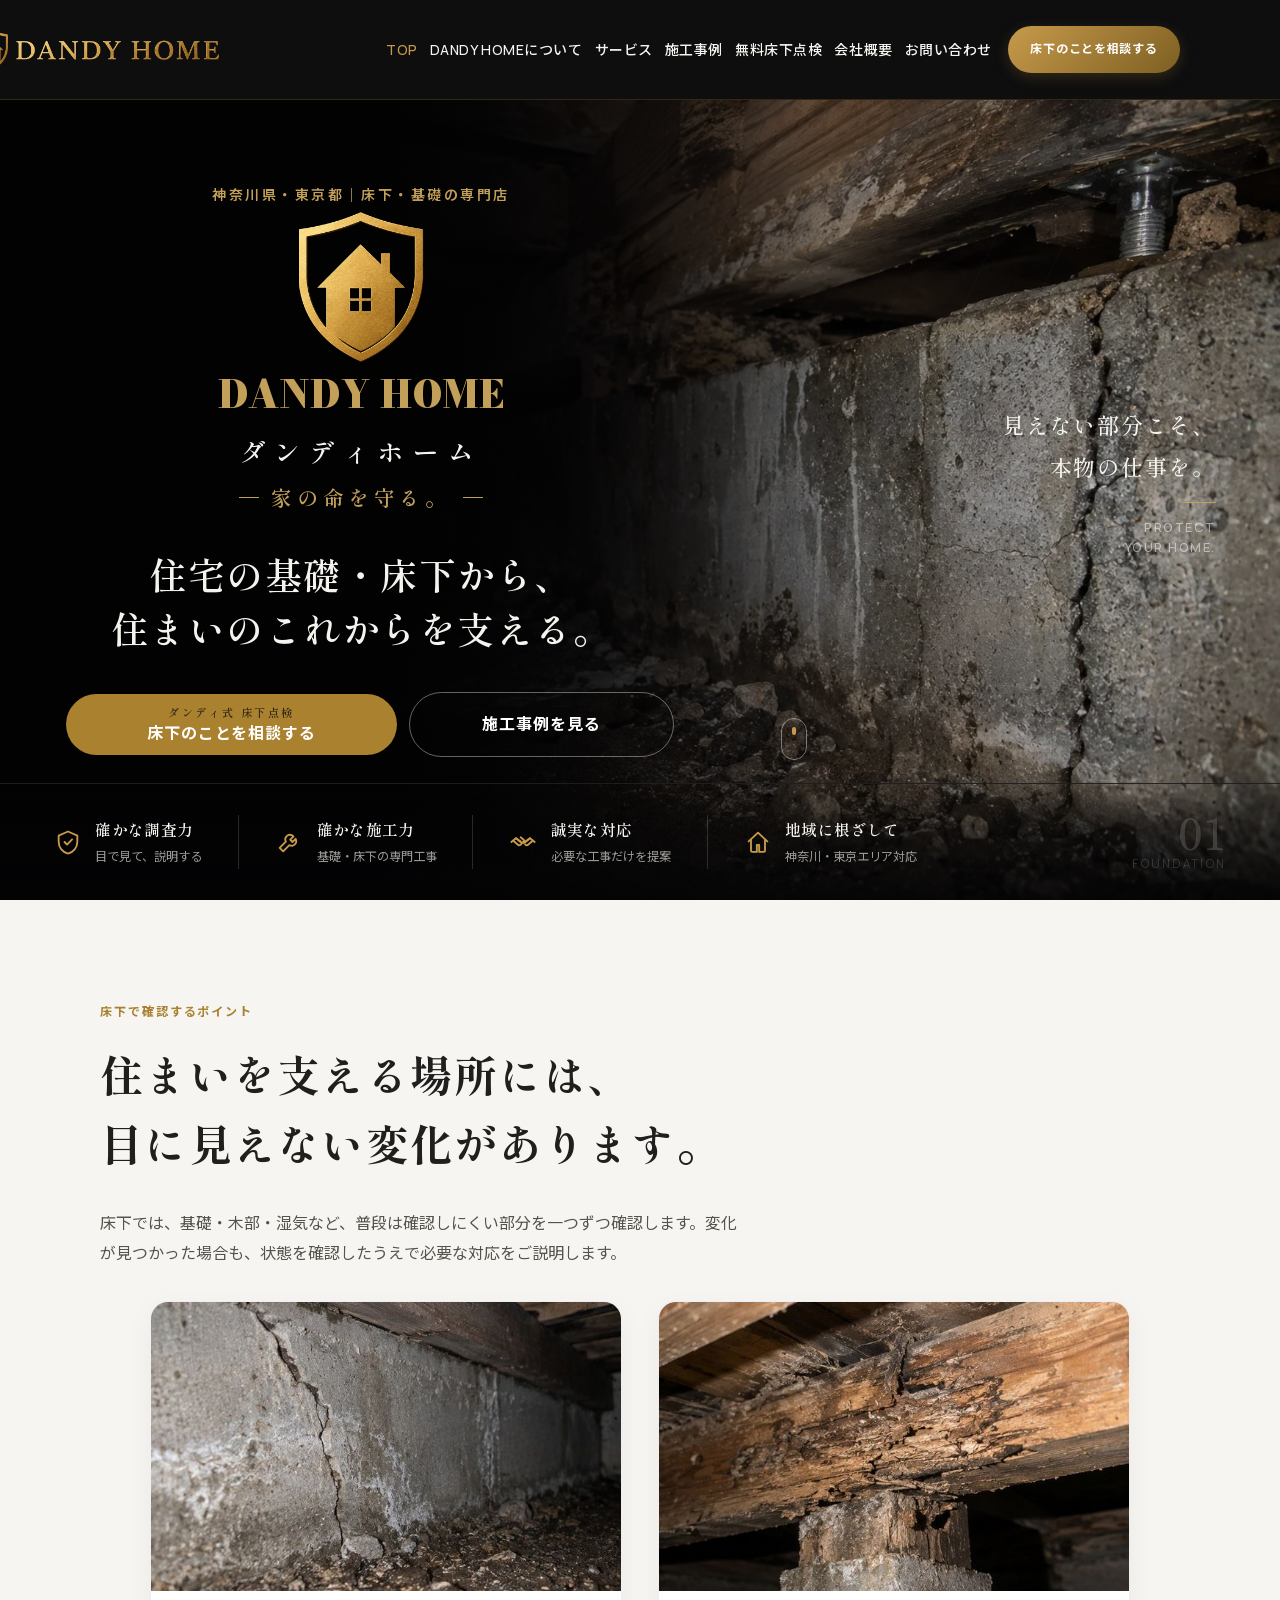
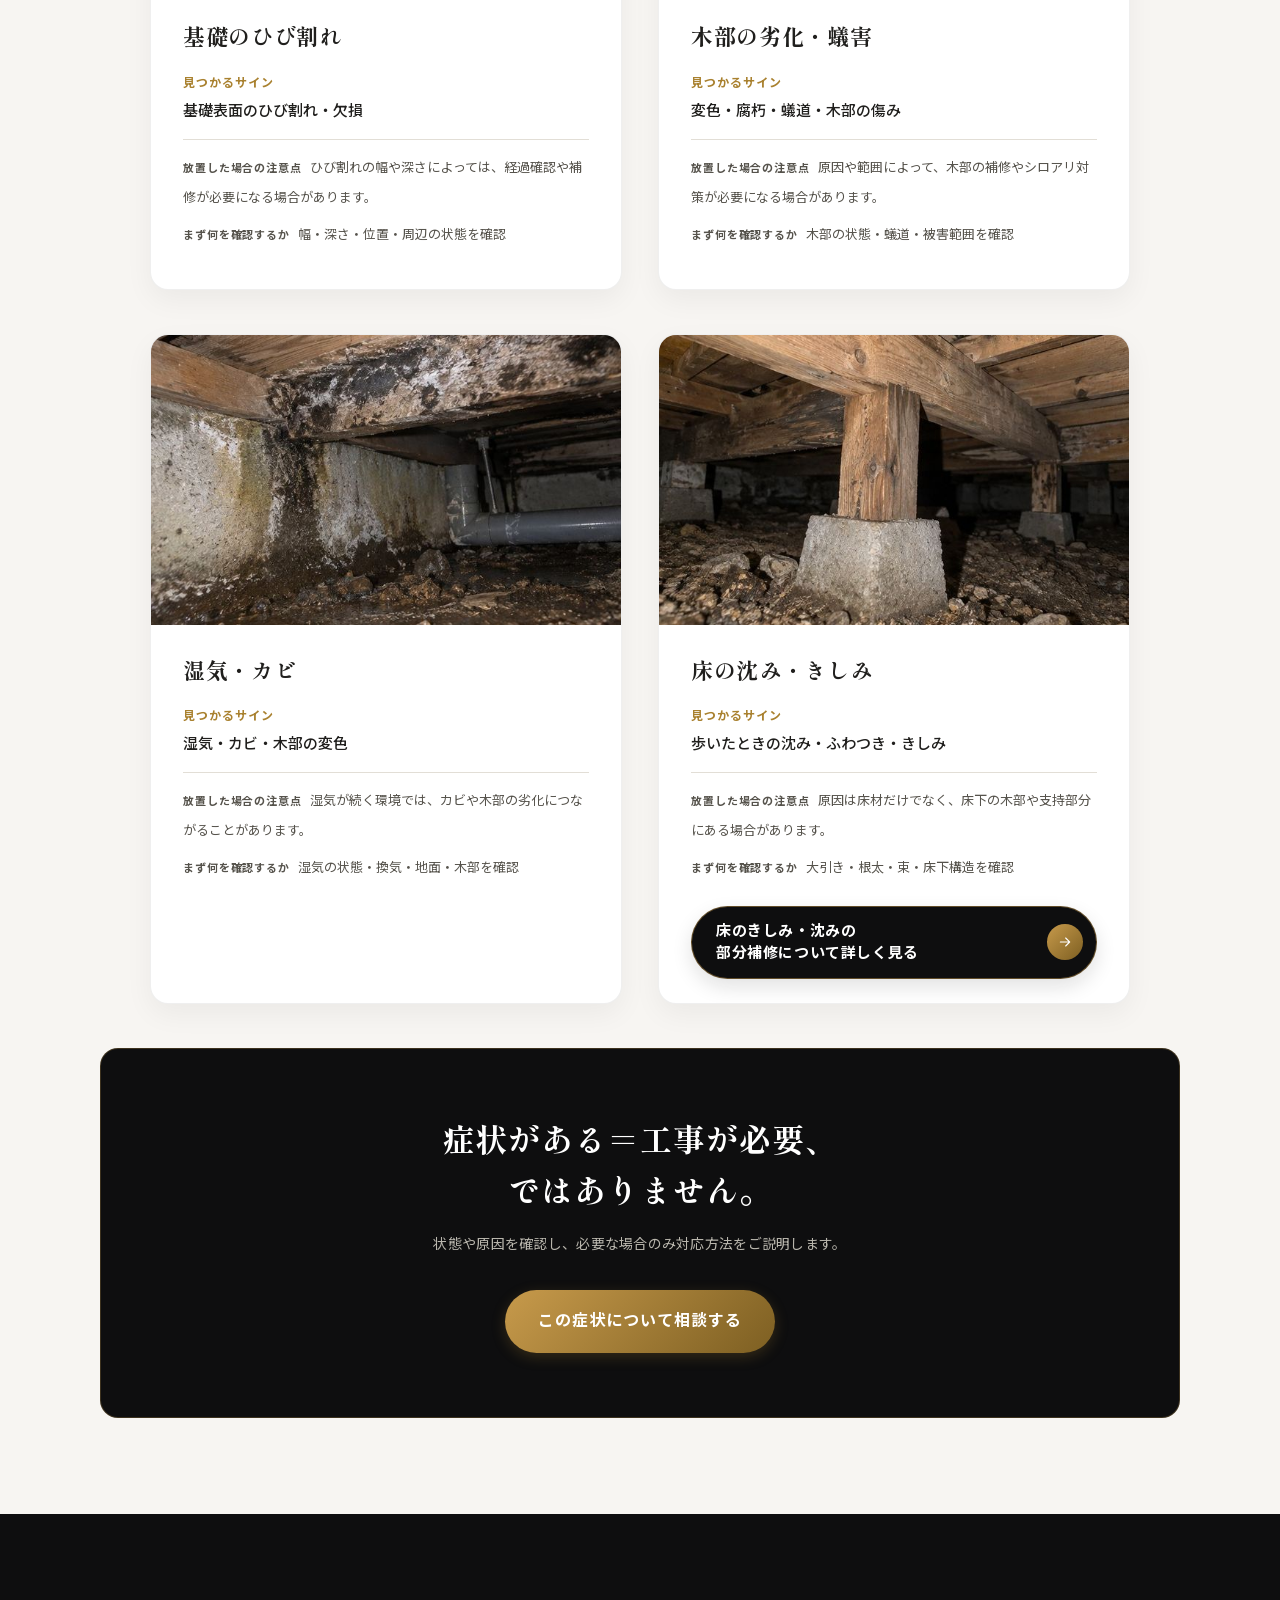
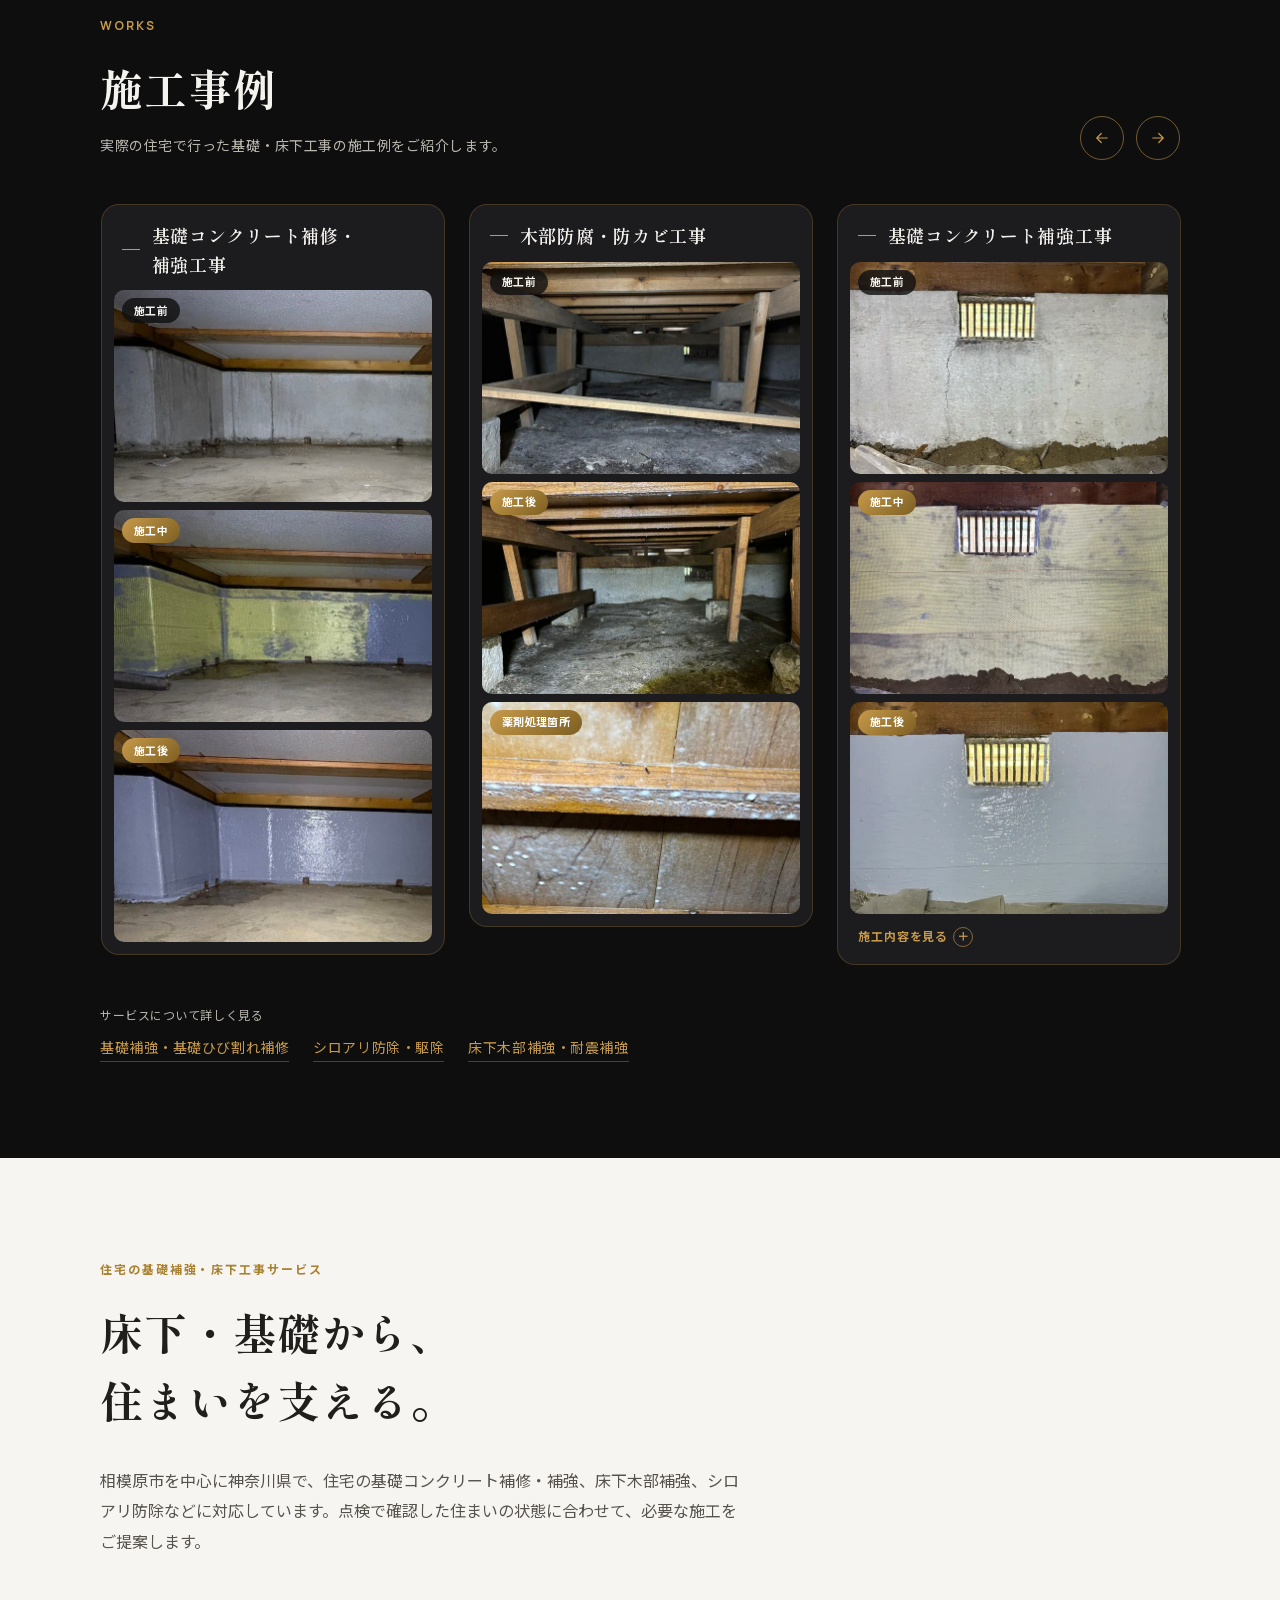
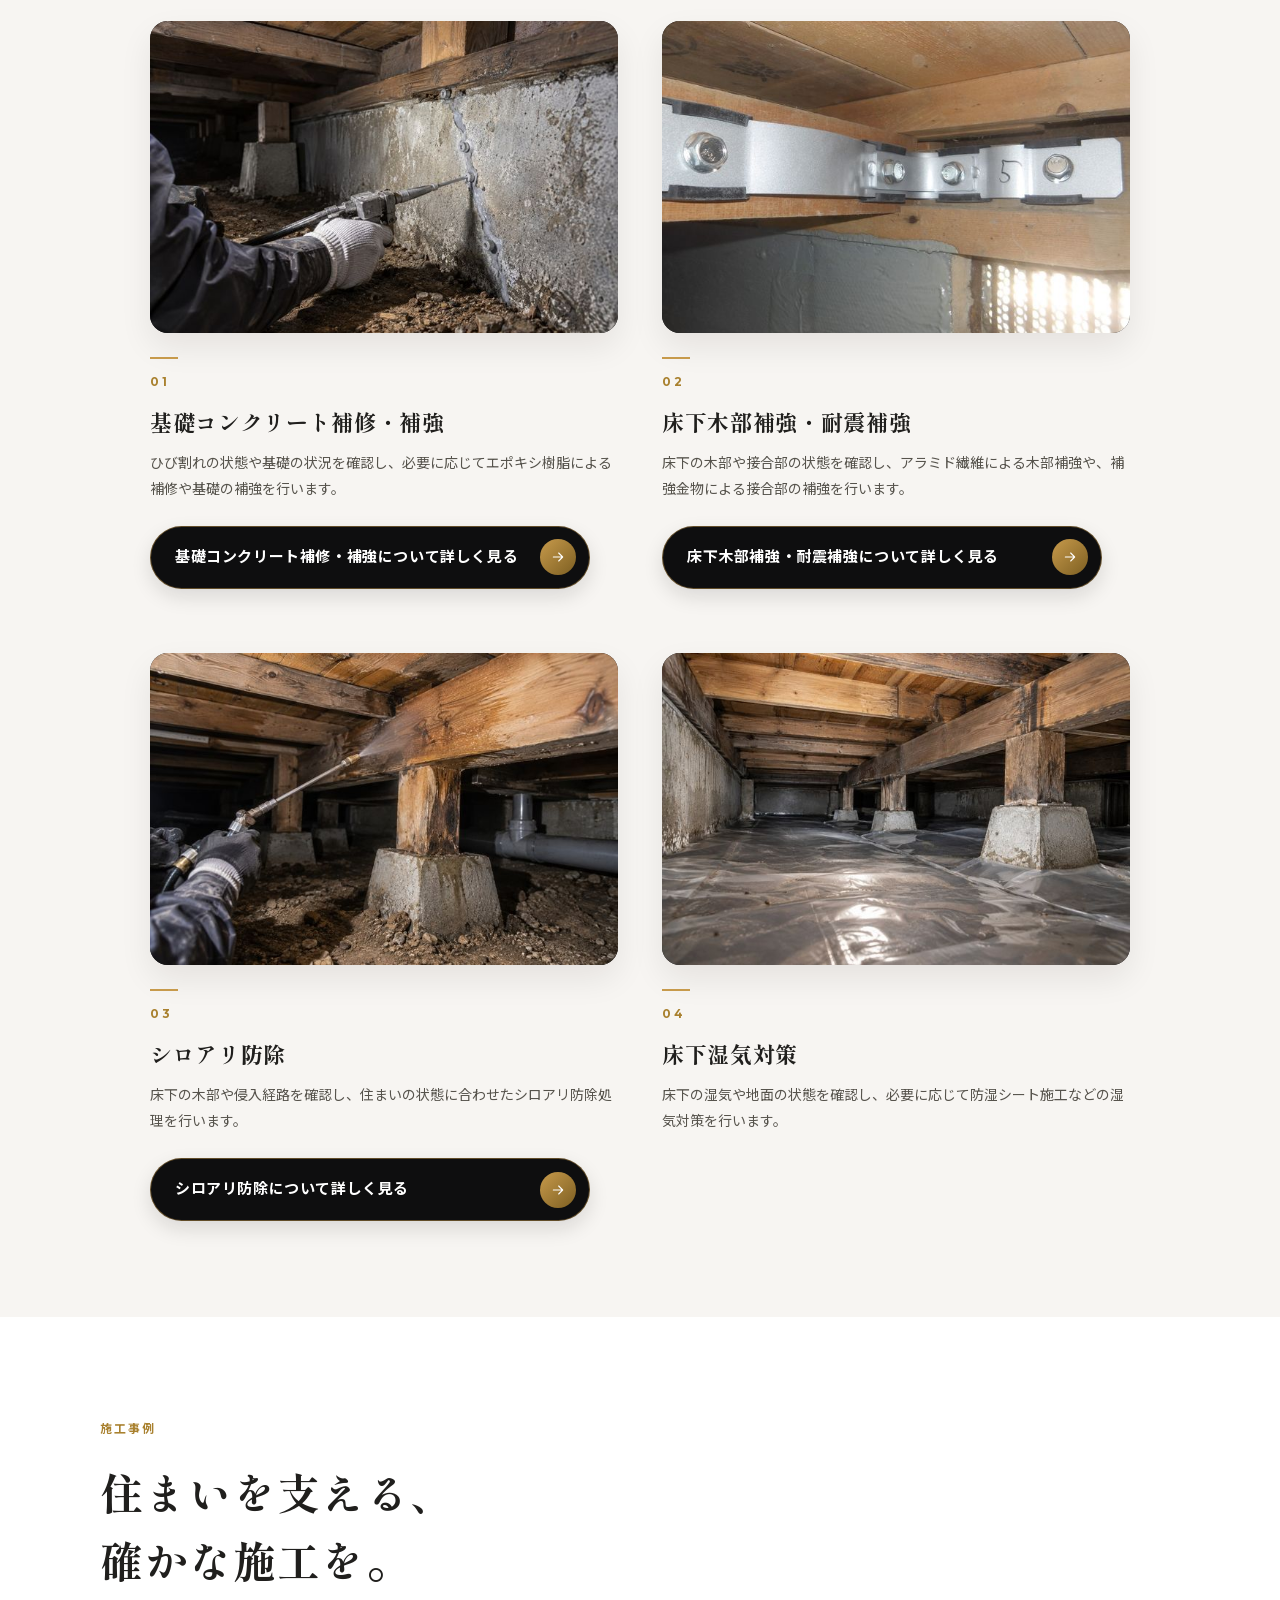
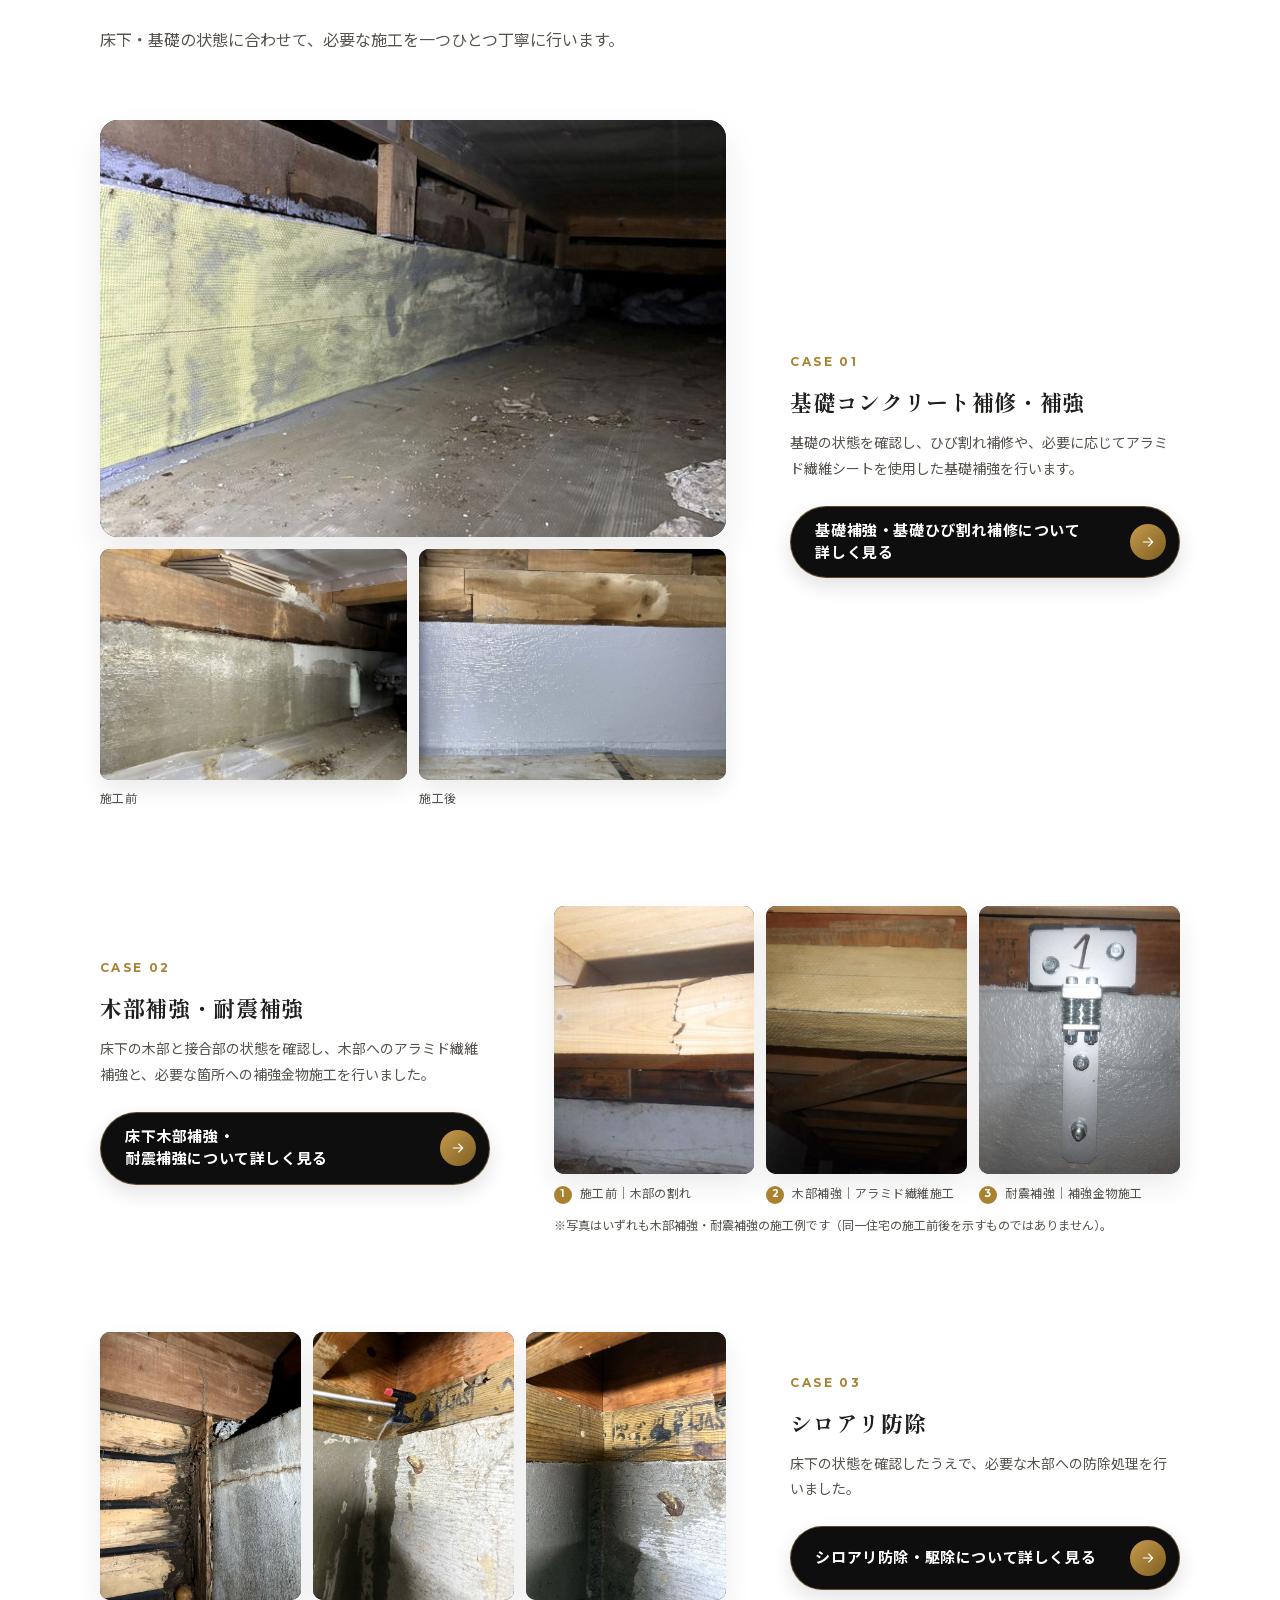
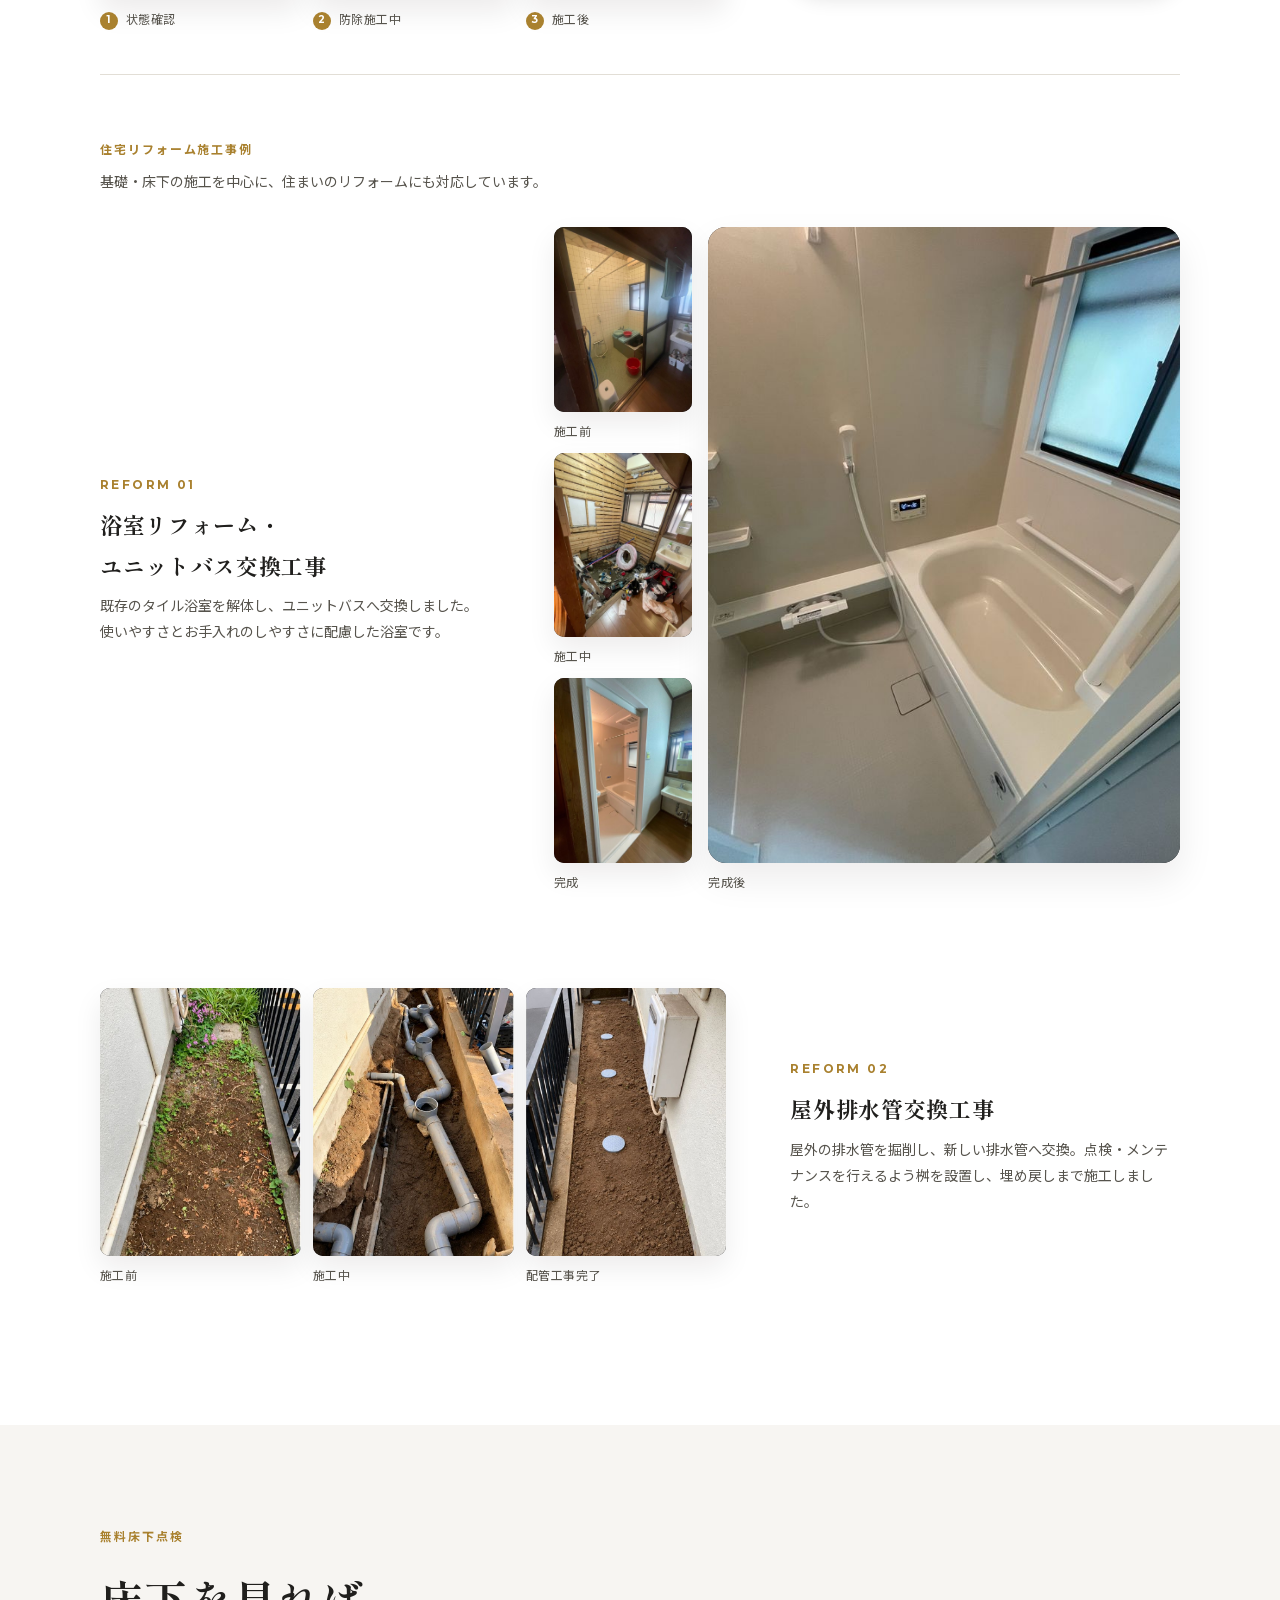
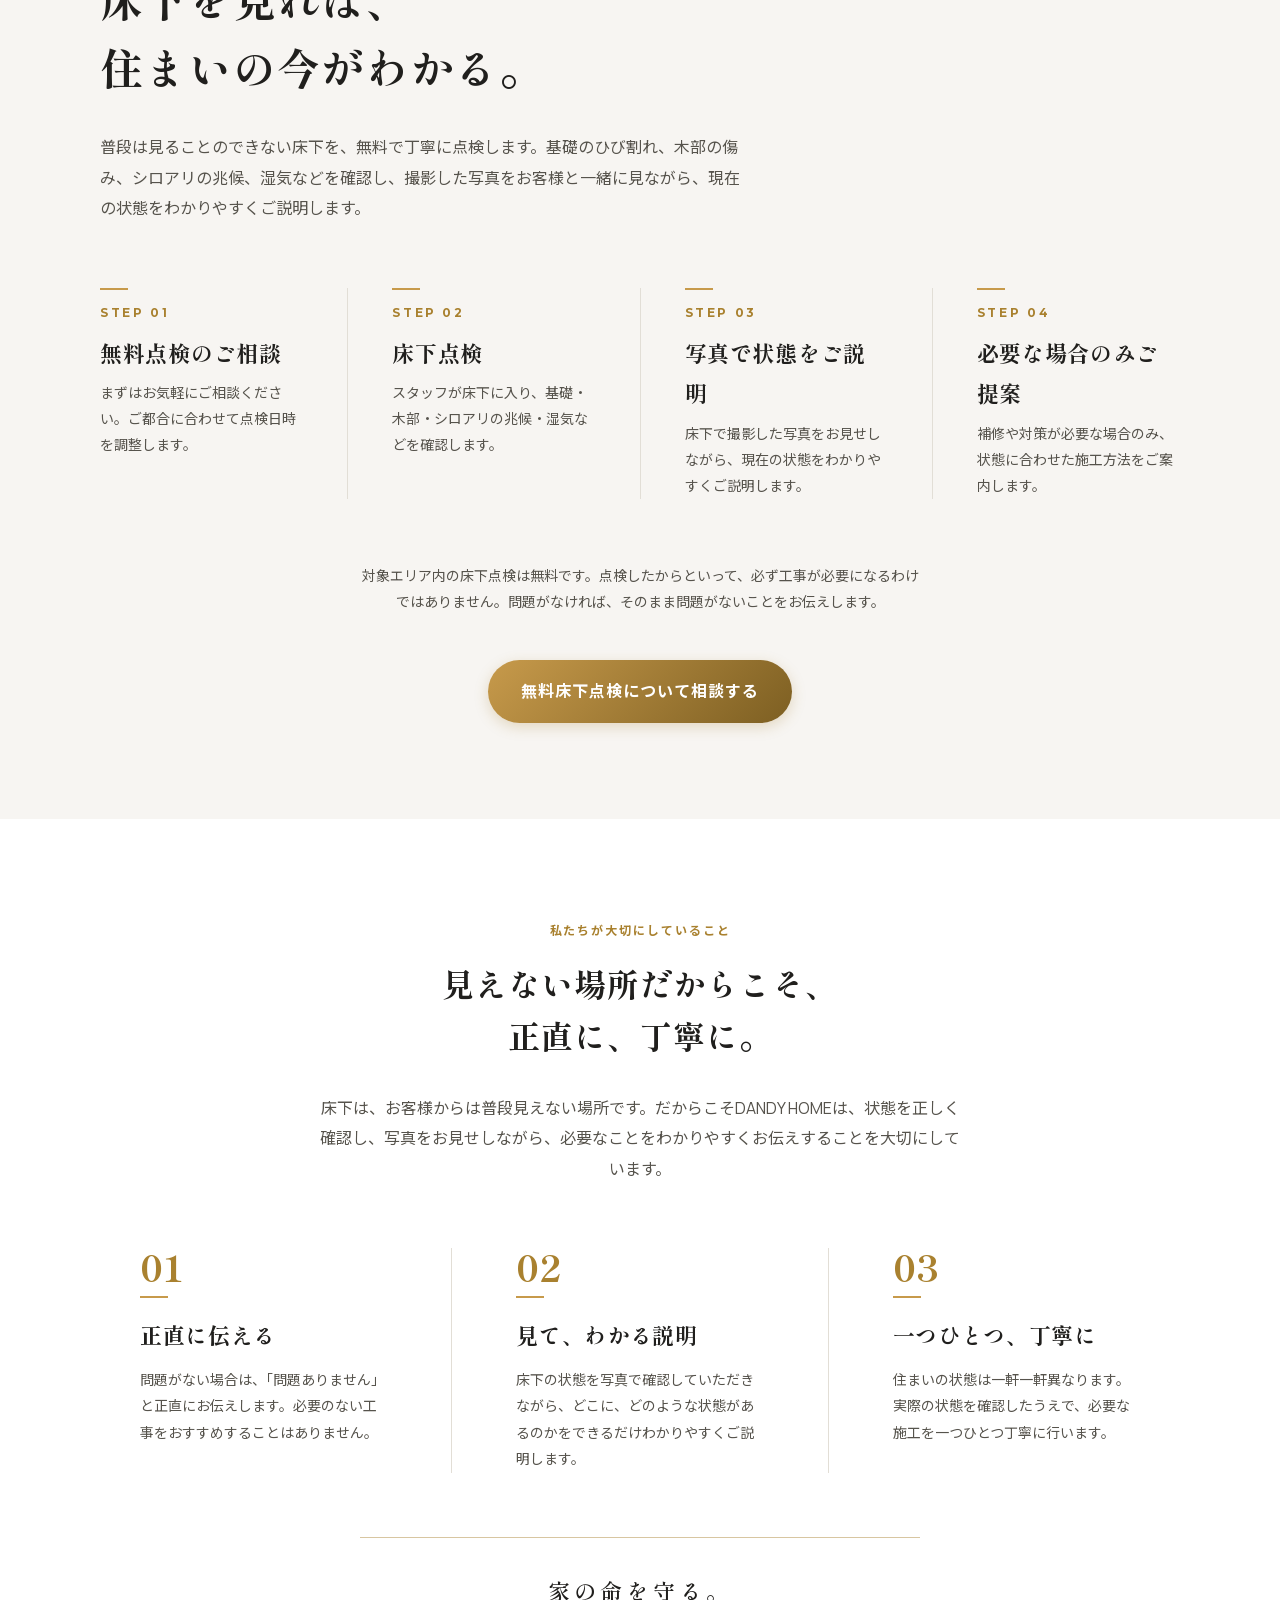
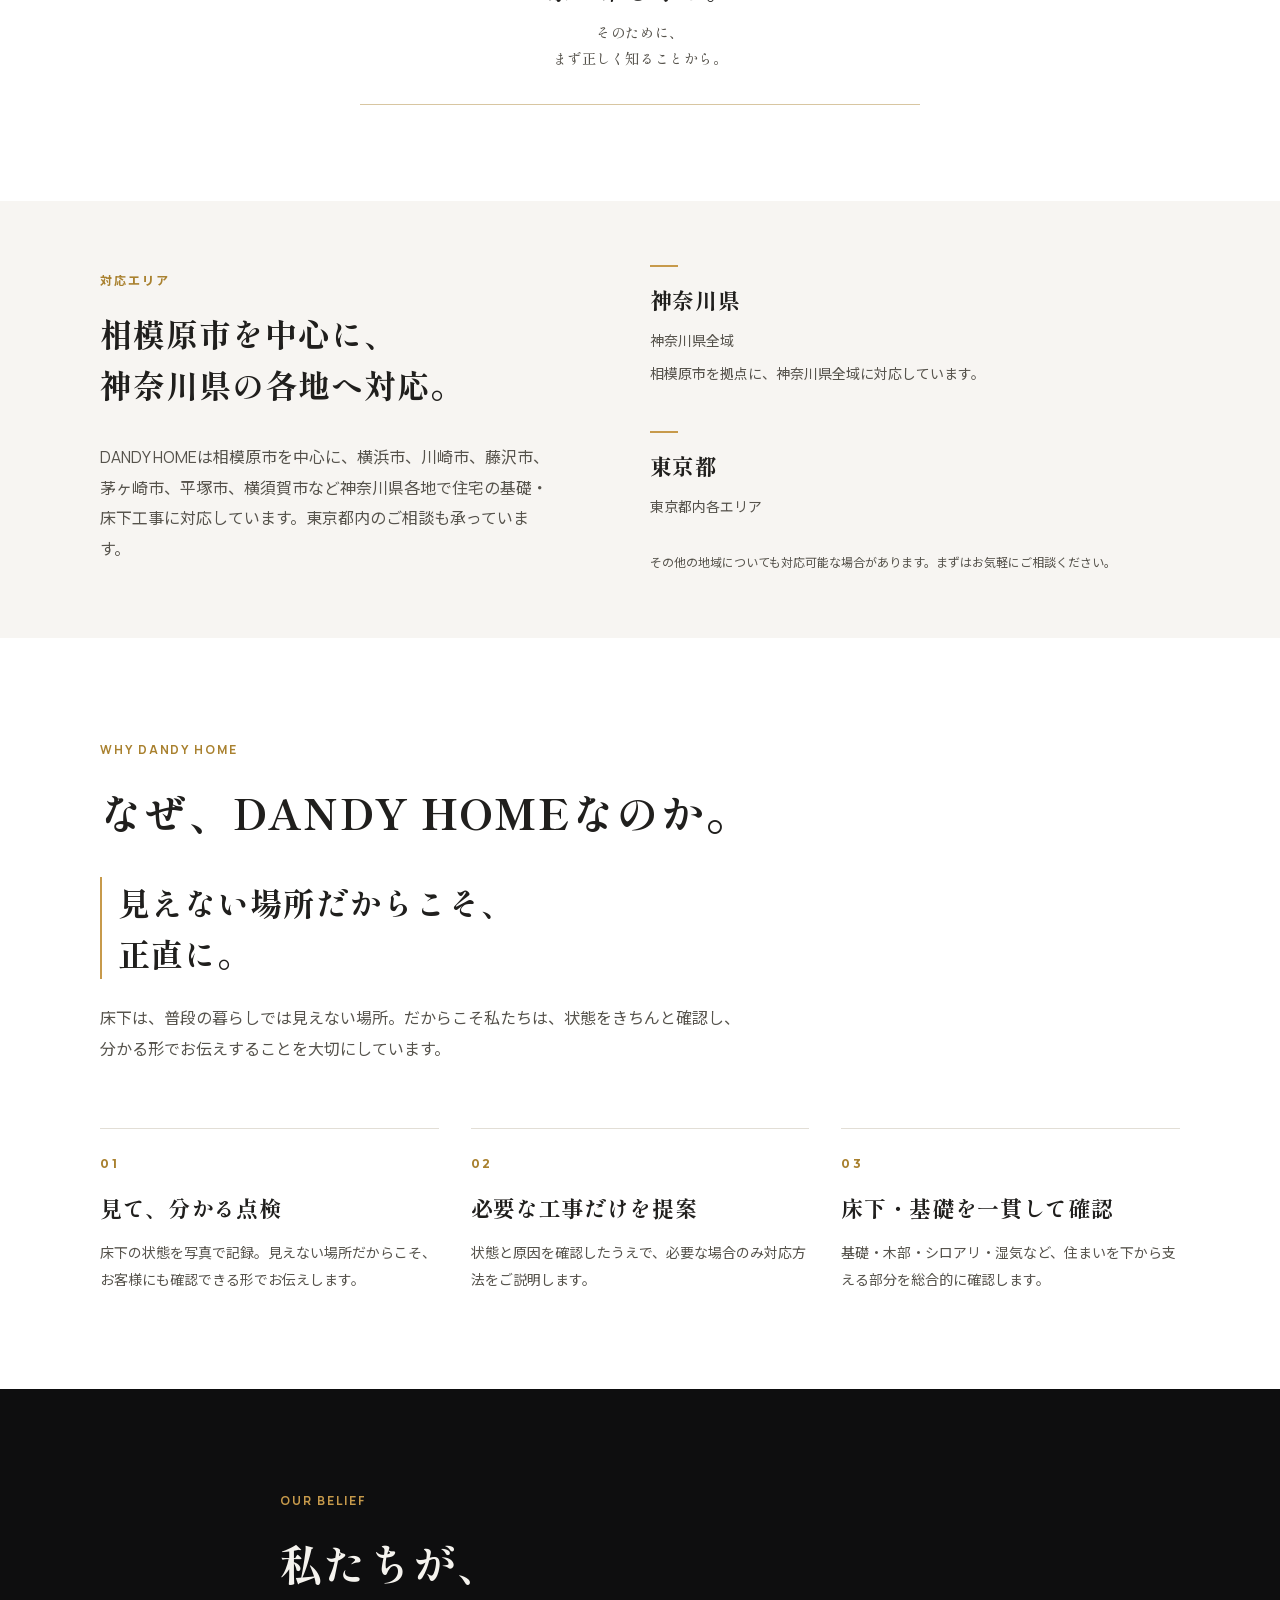
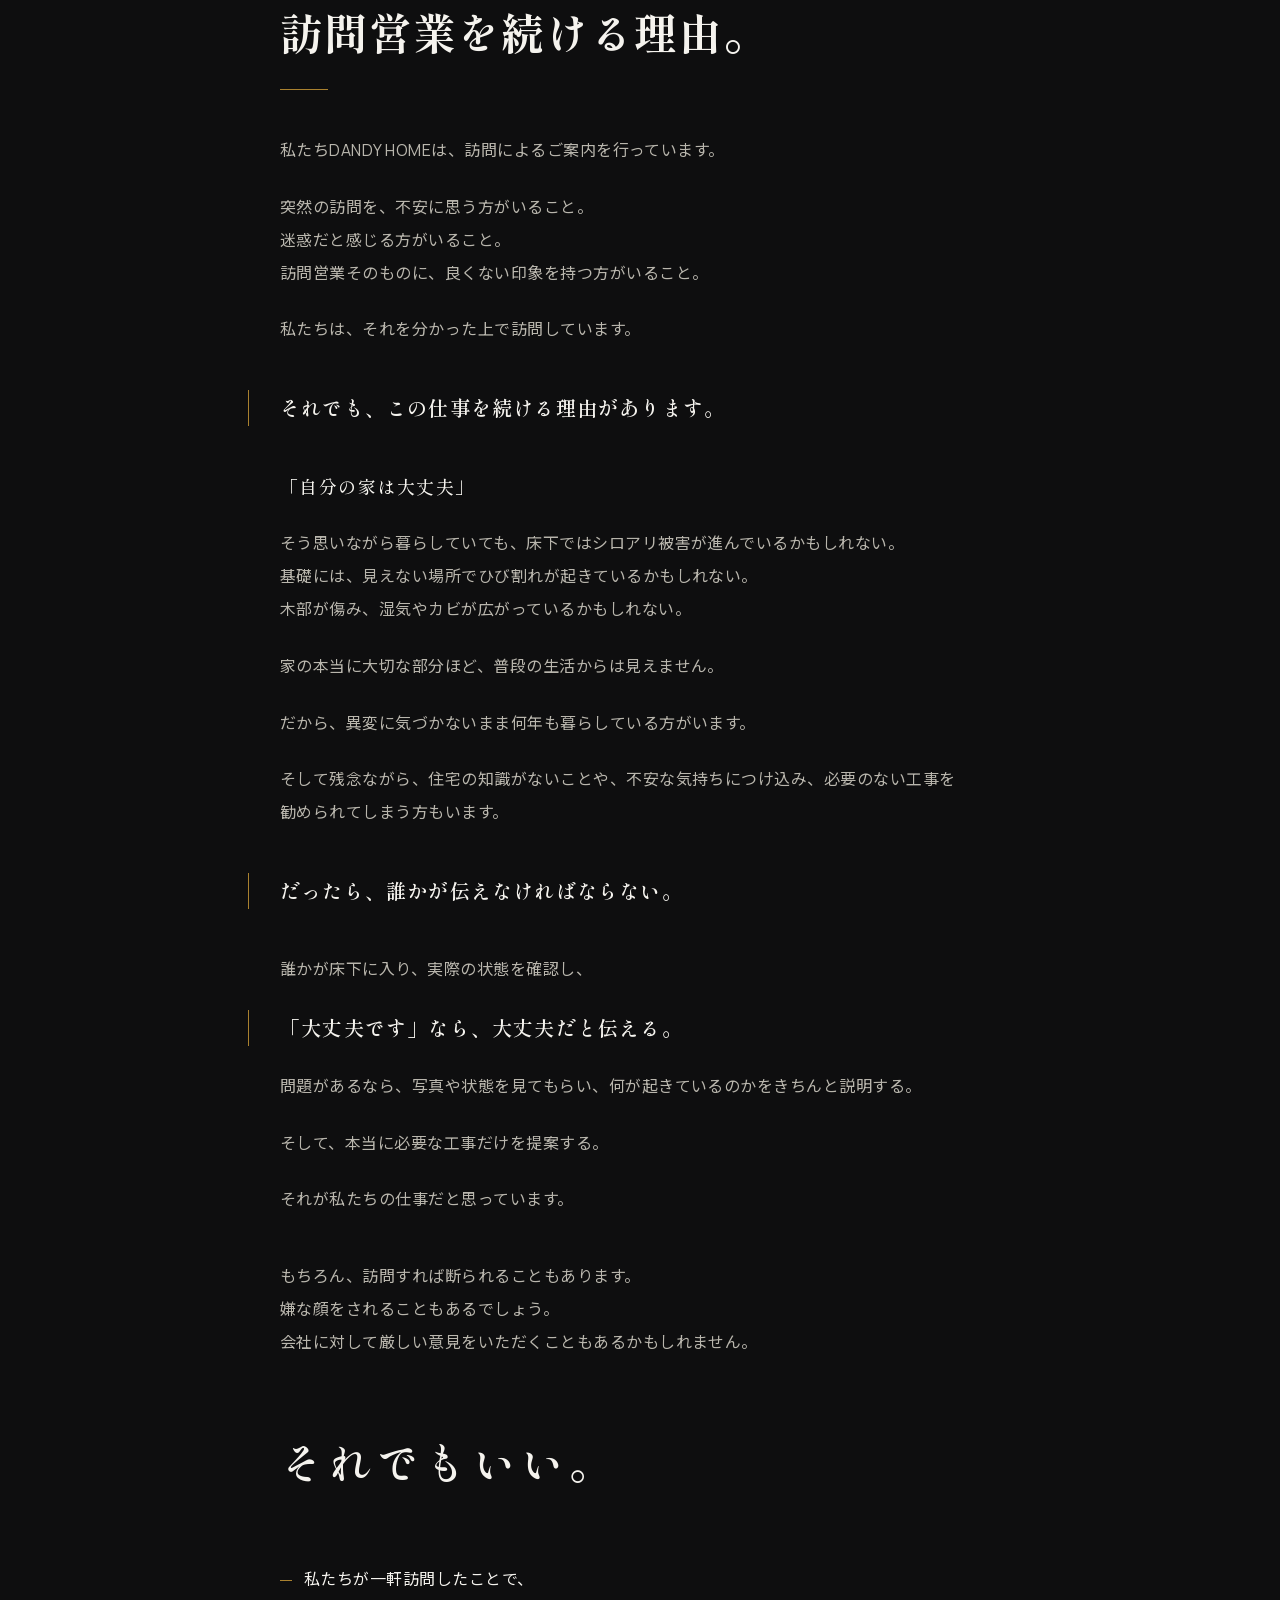
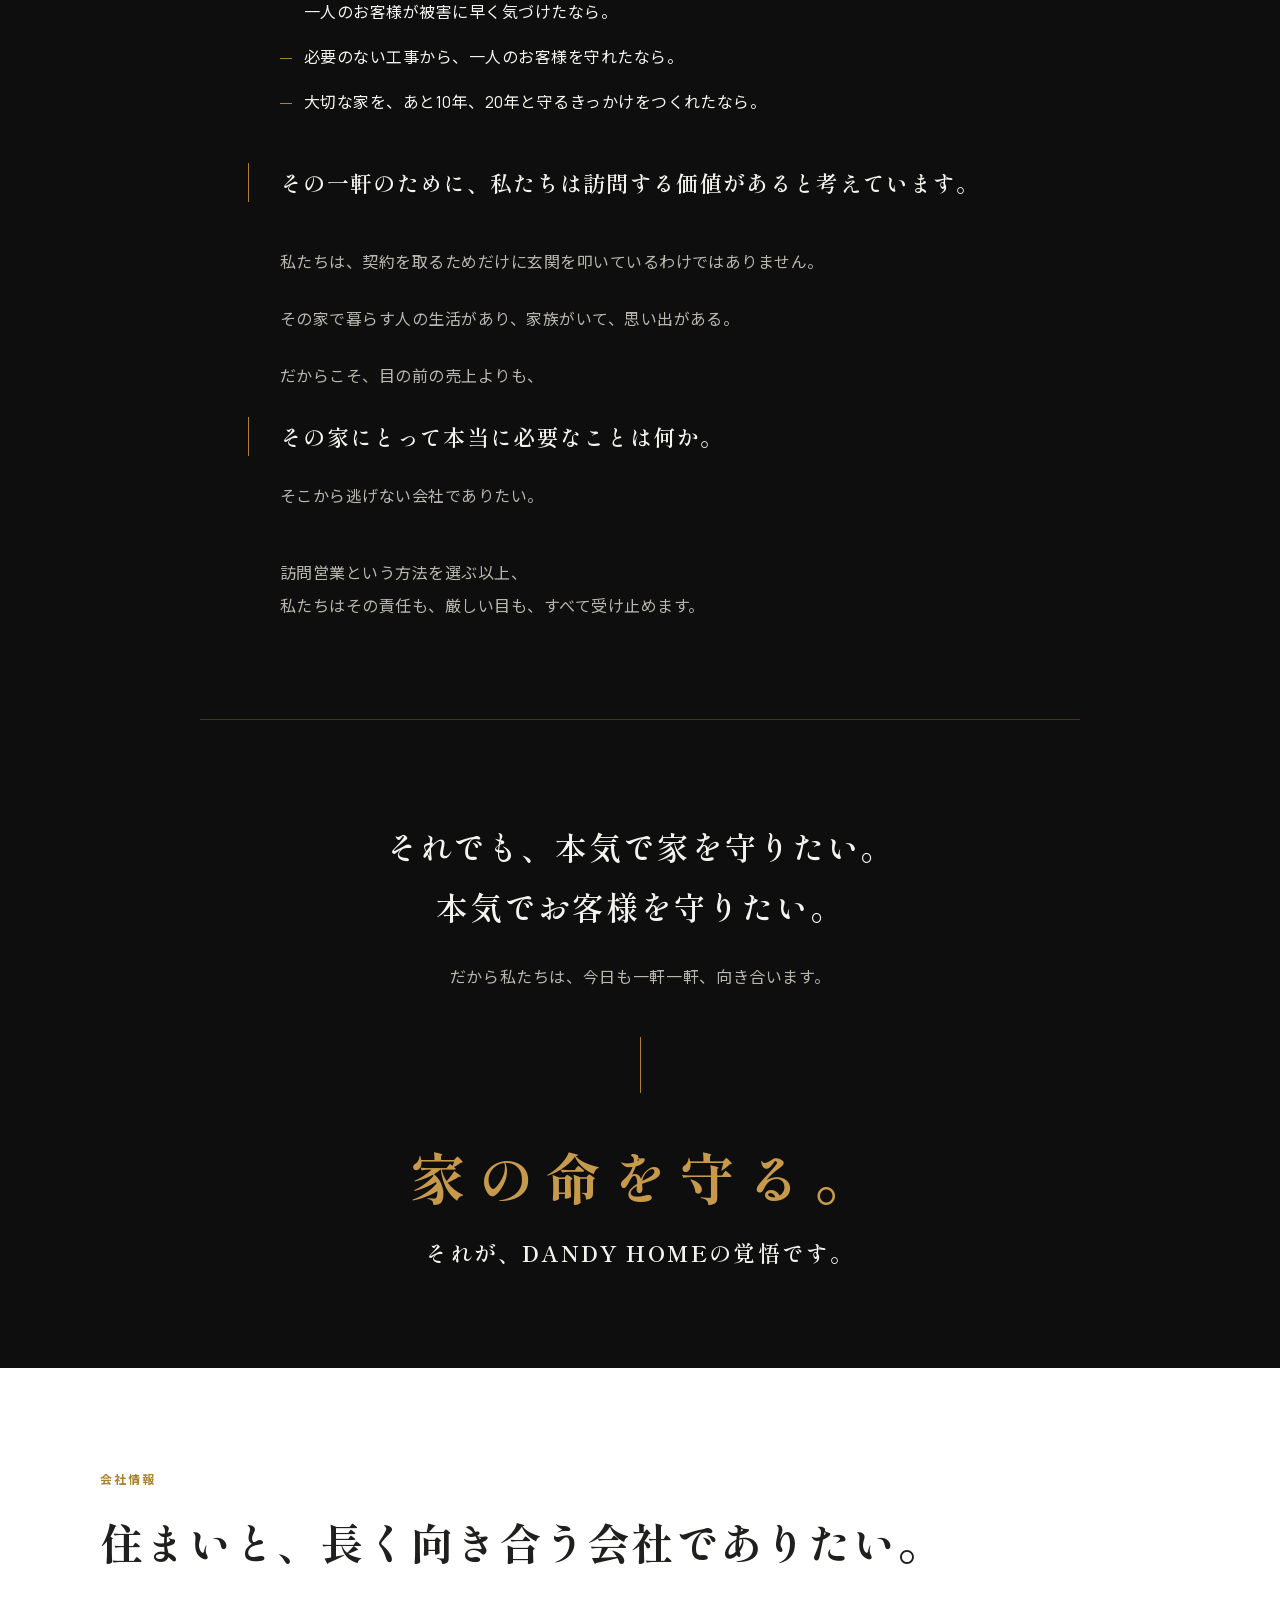
==== commit 4190ce61: "床のきしみ・沈み部分補修の専用ページ（/floor-repair/）を追加 - 新規ページ floor-repair/index.html と専用CSS css/floor-repair.css を追" ====
--- a/index.html
+++ b/index.html
@@ -129,8 +129,27 @@
 }
   </script>
 
-  <!-- Google Analytics / Search Console
-       アカウント確定後、ここに計測タグ・確認用metaタグを追加してください。 -->
+  <!-- Google アナリティクス 4（測定ID：G-KM2DSV4JS6）
+       ・本番ドメイン（https://dandyland.co.jp）のときだけタグを読み込み、送信する。
+         ローカル確認・プレビュー等ではページビューを含めて一切送信しない。
+       ・同じページで二重に読み込まれても、2回目以降は何もしない（二重送信の防止）。
+       ・電話・LINEのクリック（phone_click / line_click）とフォーム送信成功（generate_lead）は
+         js/main.js から送る。フォームの入力内容・相談の種類はGA4に送らない。 -->
+  <script>
+    (function () {
+      if (window.__dandyGa4Loaded) return;
+      if (location.protocol !== 'https:' || location.hostname !== 'dandyland.co.jp') return;
+      window.__dandyGa4Loaded = true;
+      window.dataLayer = window.dataLayer || [];
+      window.gtag = function () { window.dataLayer.push(arguments); };
+      window.gtag('js', new Date());
+      window.gtag('config', 'G-KM2DSV4JS6');
+      var s = document.createElement('script');
+      s.async = true;
+      s.src = 'https://www.googletagmanager.com/gtag/js?id=G-KM2DSV4JS6';
+      document.head.appendChild(s);
+    })();
+  </script>
 </head>
 <body>
   <a class="skip-link" href="#main-content">本文へスキップ</a>
@@ -154,7 +173,7 @@
 
       <nav class="main-nav" id="main-nav" aria-label="主要ナビゲーション">
         <ul class="main-nav__list">
-          <li><a href="/#top" class="nav-link">TOP</a></li><li><a href="/#why-dandy-home" class="nav-link">DANDY HOMEについて</a></li><li><a href="/#capabilities" class="nav-link">サービス</a></li><li class="main-nav__sub"><a href="/foundation-repair/" class="nav-link nav-link--sub">基礎補強・基礎ひび割れ補修</a></li><li class="main-nav__sub"><a href="/termite/" class="nav-link nav-link--sub">シロアリ防除・駆除</a></li><li class="main-nav__sub"><a href="/underfloor-repair/" class="nav-link nav-link--sub">床下木部補強・耐震補強</a></li><li><a href="/#case-studies-preview" class="nav-link">施工事例</a></li><li><a href="/#inspection" class="nav-link">無料床下点検</a></li><li><a href="/#company" class="nav-link">会社概要</a></li><li><a href="/#contact" class="nav-link">お問い合わせ</a></li>
+          <li><a href="/#top" class="nav-link">TOP</a></li><li><a href="/#why-dandy-home" class="nav-link">DANDY HOMEについて</a></li><li><a href="/#capabilities" class="nav-link">サービス</a></li><li class="main-nav__sub"><a href="/foundation-repair/" class="nav-link nav-link--sub">基礎補強・基礎ひび割れ補修</a></li><li class="main-nav__sub"><a href="/termite/" class="nav-link nav-link--sub">シロアリ防除・駆除</a></li><li class="main-nav__sub"><a href="/underfloor-repair/" class="nav-link nav-link--sub">床下木部補強・耐震補強</a></li><li class="main-nav__sub"><a href="/floor-repair/" class="nav-link nav-link--sub"><span class="sp-phrase">床のきしみ・沈み</span> <span class="sp-phrase">部分補修</span></a></li><li><a href="/#case-studies-preview" class="nav-link">施工事例</a></li><li><a href="/#inspection" class="nav-link">無料床下点検</a></li><li><a href="/#company" class="nav-link">会社概要</a></li><li><a href="/#contact" class="nav-link">お問い合わせ</a></li>
         </ul>
         <a href="/#contact" class="btn btn--primary btn--nav">床下のことを相談する</a>
       </nav>
@@ -396,6 +415,7 @@
               <dd>大引き・根太・束・<span class="sp-phrase">床下構造を確認</span></dd>
             </div>
           </dl>
+          <p class="service-link"><a href="/floor-repair/" class="service-link__btn"><span class="service-link__text"><span class="sp-phrase">床のきしみ・沈みの</span><span class="sp-phrase">部分補修について</span><span class="sp-phrase">詳しく見る</span></span><span class="service-link__arrow" aria-hidden="true"><svg viewBox="0 0 24 24" fill="none" stroke="currentColor" stroke-width="1.6" stroke-linecap="round" stroke-linejoin="round"><path d="M5 12h14M13 6l6 6-6 6"/></svg></span></a></p>
         </div>
       </li>
       </ul>
@@ -1537,7 +1557,7 @@
 
       <nav class="footer-col footer-nav" aria-label="フッターナビゲーション">
         <p class="footer-col__heading">ナビゲーション</p>
-        <ul><li><a href="/#top">TOP</a></li><li><a href="/#why-dandy-home">DANDY HOMEについて</a></li><li><a href="/#capabilities">サービス</a></li><li class="footer-nav__sub"><a href="/foundation-repair/"><span class="sp-phrase">基礎補強・</span><span class="sp-phrase">基礎ひび割れ補修</span></a></li><li class="footer-nav__sub"><a href="/termite/">シロアリ防除・駆除</a></li><li class="footer-nav__sub"><a href="/underfloor-repair/"><span class="sp-phrase">床下木部補強・</span><span class="sp-phrase">耐震補強</span></a></li><li><a href="/#case-studies-preview">施工事例</a></li><li><a href="/#inspection">無料床下点検</a></li><li><a href="/#company">会社概要</a></li><li><a href="/#contact">お問い合わせ</a></li></ul>
+        <ul><li><a href="/#top">TOP</a></li><li><a href="/#why-dandy-home">DANDY HOMEについて</a></li><li><a href="/#capabilities">サービス</a></li><li class="footer-nav__sub"><a href="/foundation-repair/"><span class="sp-phrase">基礎補強・</span><span class="sp-phrase">基礎ひび割れ補修</span></a></li><li class="footer-nav__sub"><a href="/termite/">シロアリ防除・駆除</a></li><li class="footer-nav__sub"><a href="/underfloor-repair/"><span class="sp-phrase">床下木部補強・</span><span class="sp-phrase">耐震補強</span></a></li><li class="footer-nav__sub"><a href="/floor-repair/"><span class="sp-phrase">床のきしみ・沈み</span><span class="sp-phrase">部分補修</span></a></li><li><a href="/#case-studies-preview">施工事例</a></li><li><a href="/#inspection">無料床下点検</a></li><li><a href="/#company">会社概要</a></li><li><a href="/#contact">お問い合わせ</a></li></ul>
       </nav>
 
       <div class="footer-col">
@@ -1557,6 +1577,6 @@
     <a href="/#contact" class="fixed-cta__btn fixed-cta__btn--primary" aria-label="床下のことを相談する（ご相談窓口へ移動）">床下の相談</a><a href="tel:0428163369" class="fixed-cta__btn fixed-cta__btn--tel" aria-label="電話で相談（042-816-3369に発信します）"><svg class="fixed-cta__icon" viewBox="0 0 24 24" aria-hidden="true" focusable="false"><path d="M6.7 3.5h2.4c.4 0 .8.3.9.7l.9 3c.1.4 0 .8-.3 1.1L9.1 9.6a12.4 12.4 0 0 0 5.3 5.3l1.3-1.5c.3-.3.7-.4 1.1-.3l3 .9c.4.1.7.5.7.9v2.4c0 1-.8 1.8-1.8 1.8C10.9 19.1 4.9 13.1 4.9 5.3c0-1 .8-1.8 1.8-1.8z" fill="none" stroke="currentColor" stroke-width="1.6" stroke-linejoin="round"/></svg><span>電話で相談</span></a><a href="https://lin.ee/wMZ3Qpj" class="fixed-cta__btn fixed-cta__btn--line" target="_blank" rel="noopener noreferrer" aria-label="LINEで相談（公式LINE・新しいタブで開きます）"><svg class="fixed-cta__icon" viewBox="0 0 24 24" aria-hidden="true" focusable="false"><path d="M12 4.5c-4.97 0-9 3.13-9 7 0 3.47 3.24 6.35 7.49 6.9l-.55 2.06c-.1.38.32.67.64.45l3.3-2.4C18 17.86 21 15 21 11.5c0-3.87-4.03-7-9-7z" fill="none" stroke="currentColor" stroke-width="1.6" stroke-linejoin="round"/></svg><span>LINEで相談</span></a>
   </div>
 
-  <script src="/js/main.js?v=20261028-1" defer></script>
+  <script src="/js/main.js?v=20261112-1" defer></script>
 </body>
 </html>
--- a/fonts/fonts.css
+++ b/fonts/fonts.css
@@ -14,7 +14,7 @@
 @font-face{font-family:'Bodoni Moda';font-style:normal;font-weight:700 900;font-display:swap;src:url(/fonts/files/bodonimoda_v28_aFTH7PxzY382XsXX63LUYL6GYFcan6NJrKp-VPj1RuxQVAS1EmZ9.woff2) format('woff2');unicode-range: U+0001-000C, U+000E-001F, U+007F-009F, U+20DD-20E0, U+20E2-20E4, U+2150-218F, U+2190, U+2192, U+2194-2199, U+21AF, U+21E6-21F0, U+21F3, U+2218-2219, U+2299, U+22C4-22C6, U+2300-243F, U+2440-244A, U+2460-24FF, U+25A0-27BF, U+2800-28FF, U+2921-2922, U+2981, U+29BF, U+29EB, U+2B00-2BFF, U+4DC0-4DFF, U+FFF9-FFFB, U+10140-1018E, U+10190-1019C, U+101A0, U+101D0-101FD, U+102E0-102FB, U+10E60-10E7E, U+1D2C0-1D2D3, U+1D2E0-1D37F, U+1F000-1F0FF, U+1F100-1F1AE, U+1F1E6-1F1FF, U+1F30D-1F30F, U+1F315, U+1F31C, U+1F31E, U+1F320-1F32C, U+1F336, U+1F378, U+1F37D, U+1F382, U+1F393-1F39F, U+1F3A7-1F3A8, U+1F3AC-1F3AF, U+1F3C2, U+1F3C4-1F3C6, U+1F3CA-1F3CE, U+1F3D4-1F3E0, U+1F3ED, U+1F3F1-1F3F3, U+1F3F5-1F3F7, U+1F408, U+1F415, U+1F41F, U+1F426, U+1F43F, U+1F441-1F442, U+1F444, U+1F446-1F449, U+1F44C-1F44E, U+1F453, U+1F46A, U+1F47D, U+1F4A3, U+1F4B0, U+1F4B3, U+1F4B9, U+1F4BB, U+1F4BF, U+1F4C8-1F4CB, U+1F4D6, U+1F4DA, U+1F4DF, U+1F4E3-1F4E6, U+1F4EA-1F4ED, U+1F4F7, U+1F4F9-1F4FB, U+1F4FD-1F4FE, U+1F503, U+1F507-1F50B, U+1F50D, U+1F512-1F513, U+1F53E-1F54A, U+1F54F-1F5FA, U+1F610, U+1F650-1F67F, U+1F687, U+1F68D, U+1F691, U+1F694, U+1F698, U+1F6AD, U+1F6B2, U+1F6B9-1F6BA, U+1F6BC, U+1F6C6-1F6CF, U+1F6D3-1F6D7, U+1F6E0-1F6EA, U+1F6F0-1F6F3, U+1F6F7-1F6FC, U+1F700-1F80B, U+1F810-1F847, U+1F850-1F859, U+1F860-1F887, U+1F890-1F8AD, U+1F8B0-1F8BB, U+1F8C0-1F8C1, U+1F8D0-1F8D8, U+1F900-1F90B, U+1F93B, U+1F946, U+1F984, U+1F996, U+1F9E9, U+1FA00-1FA6F, U+1FA70-1FA7C, U+1FA80-1FAC6, U+1FAC8, U+1FACC-1FADD, U+1FADF-1FAEB, U+1FAEF-1FAFA, U+1FB00-1FBFF;}
 @font-face{font-family:'Bodoni Moda';font-style:normal;font-weight:700 900;font-display:swap;src:url(/fonts/files/bodonimoda_v28_aFTH7PxzY382XsXX63LUYL6GYFcan6NJrKp-VPj1JuxQVAS1EmZ9.woff2) format('woff2');unicode-range: U+0100-02BA, U+02BD-02C5, U+02C7-02CC, U+02CE-02D7, U+02DD-02FF, U+0304, U+0308, U+0329, U+1D00-1DBF, U+1E00-1E9F, U+1EF2-1EFF, U+2020, U+20A0-20AB, U+20AD-20C4, U+2113, U+2C60-2C7F, U+A720-A7FF;}
 @font-face{font-family:'Bodoni Moda';font-style:normal;font-weight:700 900;font-display:swap;src:url(/fonts/files/bodonimoda_v28_aFTH7PxzY382XsXX63LUYL6GYFcan6NJrKp-VPj1KOxQVAS1Eg.woff2) format('woff2');unicode-range: U+0000-00FF, U+0131, U+0152-0153, U+02BB-02BC, U+02C6, U+02DA, U+02DC, U+0304, U+0308, U+0329, U+2000-206F, U+20AC, U+2122, U+2191, U+2193, U+2212, U+2215, U+FEFF, U+FFFD;}
-@font-face{font-family:'Noto Sans JP';font-style:normal;font-weight:400 700;font-display:swap;src:url(/fonts/subset/notosansjp-400-700-d24fddbd2e.woff2) format('woff2');unicode-range:U+20,U+A0,U+A9,U+203A-203B,U+2192,U+3000-3002,U+300C-300D,U+301C,U+3042,U+3044,U+3046,U+3048,U+304A-305B,U+305D,U+305F-3061,U+3063-306B,U+306E-3070,U+3072-3073,U+3075-3076,U+3078-3079,U+307B,U+307E-3082,U+3084,U+3087-308D,U+308F,U+3092-3093,U+30A2-30A4,U+30A7-30A9,U+30AB,U+30AD,U+30AF,U+30B2-30B5,U+30B7-30B9,U+30BB,U+30BF-30C1,U+30C3-30C4,U+30C6-30CB,U+30CF-30D0,U+30D3,U+30D5-30D7,U+30D9-30DB,U+30DD-30E1,U+30E5-30E7,U+30E9-30ED,U+30F3,U+30F6,U+30FB-30FC,U+4E00-4E01,U+4E08-4E0B,U+4E0D-4E0E,U+4E2D,U+4E86,U+4E88,U+4E8B,U+4EA4,U+4EAC,U+4EBA,U+4ECA-4ECB,U+4ED5-4ED6,U+4ED8,U+4EE3-4EE5,U+4EFB,U+4F1A,U+4F1D,U+4F4D,U+4F4F,U+4F53,U+4F55,U+4F7F,U+4F8B,U+4F9B,U+4F9D,U+4FB5,U+4FDD,U+4FE1,U+4FEE,U+500B,U+5019,U+505C,U+50B7,U+5146,U+5148,U+5165,U+5168,U+516C,U+5185,U+518D,U+5199,U+51E6,U+51FA,U+5206-5207,U+5224-5225,U+5229,U+524A,U+524D,U+5264-5265,U+5272,U+529B,U+52A0,U+52A3,U+52B9,U+52D9,U+52E7,U+5316,U+533A,U+5341,U+5370,U+539F,U+53B3,U+53D6-53D7,U+53E3-53E4,U+53E9,U+53EF-53F0,U+53F7,U+5404,U+5408,U+540C-540D,U+5411,U+5426,U+542B,U+5468,U+547D,U+548C,U+554F,U+55B6,U+56DE,U+56E0,U+56F0,U+56F2-56F3,U+571F,U+5727-5728,U+5730,U+5747,U+57CB,U+57DF,U+57FA,U+5831,U+5834,U+5857,U+585A,U+5883,U+58CC,U+58EB,U+58F2,U+5909,U+5916,U+5927,U+592A-592B,U+592E,U+5931,U+5948,U+5951,U+5ACC,U+5B58,U+5B85,U+5B88-5B89,U+5B8C,U+5B9A,U+5B9F,U+5BA2,U+5BA4,U+5BB3,U+5BB6,U+5BB9,U+5BC6,U+5BE7,U+5BFE,U+5C02,U+5C0E,U+5C11,U+5C4B,U+5D0E,U+5DDD,U+5DE5,U+5E02-5E03,U+5E0C,U+5E45,U+5E73-5E74,U+5E83,U+5E8A,U+5E97,U+5EA6,U+5EFA,U+5F0F,U+5F15,U+5F37,U+5F53,U+5F62,U+5F71,U+5F79,U+5F8C,U+5F93,U+5F97,U+5FC3,U+5FC5,U+5FDC,U+5FF5,U+601D,U+6025,U+6027,U+60C5,U+60D1,U+610F,U+611F,U+614B,U+616E,U+6210,U+623B,U+6240,U+624B,U+6271,U+627F,U+62C5,U+62E0-62E1,U+6301,U+6392,U+6398,U+63A5,U+63AA,U+63B2,U+63D0,U+63DB,U+640D,U+64AE,U+652F,U+6539,U+653E,U+6563,U+6574,U+6587,U+6599,U+65AD,U+65B0,U+65B9,U+65BD,U+65CF,U+65E2,U+65E5,U+65E8-65E9,U+660E,U+6642,U+666E,U+66AE,U+66F4,U+6709,U+671B,U+6728,U+672C,U+673D,U+6750-6751,U+675F,U+6771,U+6790,U+67F1,U+67FB,U+682A,U+6839,U+6848,U+685D,U+691C,U+696D,U+6982,U+69CB,U+69D8,U+6A21,U+6A2A,U+6A39,U+6B04,U+6B20,U+6B62-6B63,U+6B69,U+6B8B,U+6BB5,U+6C17,U+6C34,U+6C42,U+6C7A,U+6C88,U+6CA2,U+6CC1,U+6CD5,U+6CE1,U+6CE8,U+6D3B,U+6D41,U+6D5C,U+6D74,U+6D78,U+6DF1,U+6E7F,U+6EC5,U+6F0F,U+702C,U+70B9,U+7121,U+7136,U+7269,U+72B6,U+72ED,U+7384,U+73FE,U+7406,U+74B0,U+751F,U+7523,U+7528,U+7533,U+753A,U+756A,U+7570,U+75C7,U+767A,U+7684,U+76EE,U+76F4,U+76F8,U+770C,U+771F,U+7740,U+77E5,U+78BA,U+790E,U+793A,U+793E,U+795E,U+79C1,U+79F0,U+7A0B,U+7A2E,U+7A4D,U+7A7A,U+7A81,U+7A93,U+7B2C,U+7B49,U+7B4B,U+7B54,U+7B56,U+7B87,U+7BA1,U+7BC4,U+7CFB,U+7D04,U+7D0D,U+7D30,U+7D39,U+7D42,U+7D4C,U+7D50,U+7D61,U+7D99-7D9A,U+7DAD,U+7DCA,U+7DCF,U+7DD2,U+7DE0,U+7E2E,U+7E4A,U+7F6E,U+7FBD,U+8003,U+8005,U+8010,U+80FD,U+8102,U+8131,U+8150,U+81EA,U+826F,U+8272,U+8305,U+85AC,U+85E4,U+87FB,U+884C,U+8868,U+88AB,U+88DC,U+8981,U+898B,U+89A7,U+89E3,U+8A02,U+8A18,U+8A2A,U+8A2D,U+8A3C,U+8A66,U+8A71-8A73,U+8A8D,U+8AA0,U+8AAC,U+8AB0,U+8ABF,U+8AC7,U+8ACB,U+8B1B,U+8B58,U+8B77,U+8C61,U+8CA1,U+8CAC,U+8CBB-8CBC,U+8CC0,U+8CEA,U+8D77,U+8DEF,U+8EAB,U+8ED2,U+8EFD,U+8F09,U+8F14,U+8FBA,U+8FBC,U+8FD1,U+8FF7,U+8FFD,U+9001,U+9003,U+9014,U+901A,U+9020,U+9023,U+9032,U+9042,U+904B,U+904E,U+9053,U+9055,U+9069,U+9078,U+90E8,U+90FD,U+914D,U+91D1,U+9332,U+9580,U+9589,U+958B,U+9593,U+95A2,U+9632,U+9650,U+9664,U+968E-968F,U+969B,U+96E3,U+96FB,U+9707,U+9762,U+9805,U+9808,U+983C,U+984C,U+9854,U+990A,U+99C6,U+9CF4,U+FF08-FF09,U+FF0B,U+FF0F,U+FF1A,U+FF5C;}
+@font-face{font-family:'Noto Sans JP';font-style:normal;font-weight:400 700;font-display:swap;src:url(/fonts/subset/notosansjp-400-700-031ba0c384.woff2) format('woff2');unicode-range:U+20,U+A0,U+A9,U+203A-203B,U+2192,U+3000-3002,U+300C-300D,U+301C,U+3042,U+3044,U+3046,U+3048,U+304A-305B,U+305D,U+305F-3061,U+3063-306B,U+306D-3070,U+3072-3073,U+3075-3076,U+3078-3079,U+307B,U+307E-3082,U+3084,U+3086-308D,U+308F,U+3092-3093,U+30A2-30A4,U+30A6-30AB,U+30AD-30AF,U+30B2-30B9,U+30BB,U+30BF-30C1,U+30C3-30C4,U+30C6-30CB,U+30CF-30D0,U+30D3,U+30D5-30D7,U+30D9-30E1,U+30E5-30E7,U+30E9-30ED,U+30F3,U+30F6,U+30FB-30FC,U+4E00-4E01,U+4E08-4E0B,U+4E0D-4E0E,U+4E2D,U+4E86,U+4E88,U+4E8B,U+4EA4,U+4EAC,U+4EBA,U+4ECA-4ECB,U+4ED5-4ED6,U+4ED8,U+4EE3-4EE5,U+4EF6,U+4EFB,U+4F11,U+4F1A,U+4F1D,U+4F34,U+4F3A,U+4F4D,U+4F4F,U+4F53,U+4F55,U+4F5C,U+4F7F,U+4F8B,U+4F9B,U+4F9D,U+4FB5,U+4FDD,U+4FE1,U+4FEE,U+500B,U+5019,U+505C,U+50B7,U+5146,U+5148,U+5165,U+5168,U+516C,U+5177,U+5185-5186,U+518D,U+5199,U+51E6,U+51FA,U+5206-5207,U+5224-5225,U+5229,U+524A,U+524D,U+5264-5265,U+5272,U+529B,U+52A0,U+52A3,U+52B9,U+52D9,U+52E7,U+5316,U+533A,U+5341,U+5357,U+5370,U+539F,U+53B3,U+53CE,U+53D6-53D7,U+53E3-53E4,U+53E9,U+53EF-53F0,U+53F7,U+5404,U+5408,U+540C-540D,U+5411,U+5426,U+542B,U+5468,U+547D,U+548C,U+554F,U+5584,U+55B6,U+56DE,U+56E0,U+56F0,U+56F2-56F3,U+56FA,U+571F,U+5727-5728,U+5730,U+5747,U+57CB,U+57DF,U+57FA,U+5831,U+5834,U+5857,U+585A,U+5883,U+58CC,U+58EB,U+58F2,U+5909,U+5916,U+5927,U+592A-592B,U+592E,U+5931,U+5948,U+5951,U+5ACC,U+5B58,U+5B85,U+5B88-5B89,U+5B8C,U+5B9A,U+5B9F,U+5BA2,U+5BA4,U+5BB3,U+5BB6,U+5BB9,U+5BC6,U+5BE7,U+5BFE,U+5C02,U+5C11,U+5C4B,U+5D0E,U+5DDD,U+5DE1,U+5DE5,U+5E02-5E03,U+5E0C,U+5E38,U+5E45,U+5E73-5E74,U+5E83,U+5E8A,U+5E97,U+5EA6,U+5ECA,U+5EFA,U+5F0F,U+5F15,U+5F35,U+5F37,U+5F53,U+5F62,U+5F71,U+5F79,U+5F8C,U+5F93,U+5F97,U+5FC3,U+5FC5,U+5FDC,U+5FF5,U+601D,U+6025,U+6027,U+60C5,U+60D1,U+610F,U+611F,U+614B,U+616E,U+6210,U+623B,U+6240,U+624B,U+6271,U+627F-6280,U+628A,U+62BC,U+62C5,U+62E0-62E1,U+6301,U+6307,U+6392,U+6398,U+63A5,U+63AA,U+63B2,U+63D0,U+63DB,U+63E1,U+640D,U+64AE,U+652F,U+6539,U+653E,U+6563,U+6570,U+6574,U+6587,U+6599,U+65AD,U+65B0,U+65B9,U+65BD,U+65CF,U+65E2,U+65E5,U+65E8-65E9,U+660E,U+6642,U+666E,U+66AE,U+66F4,U+66FF-6700,U+6708-6709,U+671B,U+6728,U+672B-672C,U+673D,U+6750-6751,U+675F,U+6761,U+6771,U+677F,U+6790,U+67F1,U+67FB,U+682A,U+6839,U+6848,U+685D,U+691C,U+696D,U+6982,U+69CB,U+69D8,U+6A21,U+6A2A,U+6A39,U+6B04,U+6B20-6B21,U+6B62-6B63,U+6B69,U+6B8B,U+6BB5,U+6C0F,U+6C17,U+6C34,U+6C42,U+6C7A,U+6C88,U+6CA2,U+6CC1,U+6CD5,U+6CE1,U+6CE8,U+6D17,U+6D3B,U+6D41,U+6D5C,U+6D74,U+6D78,U+6D88,U+6DF1,U+6DFB,U+6E2C,U+6E7F,U+6EC5,U+6F0F,U+702C,U+70B9,U+7121,U+7136,U+7269,U+72B6,U+72ED,U+7384,U+73FE,U+7406,U+74B0,U+751F,U+7523,U+7528,U+7533,U+753A,U+756A,U+7570,U+75C7,U+767A,U+7684,U+76EE,U+76F4,U+76F8,U+770C,U+771F,U+7740,U+77E5,U+78BA,U+790E,U+793A,U+793E,U+795E,U+79C1,U+79F0,U+7A0B,U+7A0E,U+7A2E,U+7A4D,U+7A7A,U+7A81,U+7A93,U+7ACB,U+7AEF,U+7B2C,U+7B49,U+7B4B,U+7B54,U+7B56,U+7B87,U+7BA1,U+7BC4,U+7CFB,U+7D04,U+7D0D,U+7D30,U+7D39,U+7D42,U+7D4C,U+7D50,U+7D61,U+7D99-7D9A,U+7DAD,U+7DCA,U+7DCF,U+7DD1-7DD2,U+7DE0,U+7E2E,U+7E4A,U+7F6E,U+7FBD,U+8003,U+8005,U+8010,U+805E,U+80FD,U+8102,U+8131,U+8150,U+81EA,U+826F,U+8272,U+8305,U+85AC,U+85E4,U+87FB,U+884C,U+8853,U+8868,U+88AB,U+88DC,U+8907,U+8981,U+898B,U+89A7,U+89E3,U+8A02,U+8A08,U+8A18,U+8A2A,U+8A2D,U+8A3C,U+8A66,U+8A71-8A73,U+8A8D,U+8AA0,U+8AAC,U+8AB0,U+8ABF,U+8AC7,U+8ACB,U+8B1B,U+8B58,U+8B77,U+8C61,U+8CA1,U+8CAC,U+8CBB-8CBC,U+8CC0,U+8CEA,U+8D77,U+8DEF,U+8EAB,U+8ED2,U+8EFD,U+8F09,U+8F14,U+8FBA,U+8FBC,U+8FD1,U+8FD4,U+8FF7,U+8FFD,U+9001,U+9003,U+9014,U+901A,U+9020,U+9023,U+9032,U+9042,U+904B,U+904E,U+9053,U+9055,U+9069,U+9078,U+90E8,U+90FD,U+914D,U+91D1,U+9332,U+9580,U+9589,U+958B,U+9593,U+95A2,U+95B2,U+9632,U+9650,U+9664,U+968E-968F,U+969B,U+96A3,U+96C6,U+96E3,U+96FB,U+9707,U+9762,U+9805,U+9808,U+983C,U+984C-984D,U+9854,U+985E,U+990A,U+99C6,U+9AD8,U+9CF4,U+FF08-FF09,U+FF0B,U+FF0F,U+FF1A,U+FF1D,U+FF5C;}
 @font-face{font-family:'Shippori Mincho';font-style:normal;font-weight:500;font-display:swap;src:url(/fonts/subset/shipporimincho-500-63a4436c78.woff2) format('woff2');unicode-range:U+20,U+2D,U+30-34,U+36,U+38-39,U+41,U+44-45,U+48,U+4C-4F,U+59,U+A0,U+2015,U+3000-3002,U+300C-300D,U+3044,U+3048,U+304B,U+304F,U+3052-3053,U+3057,U+305A,U+305D,U+305F,U+3068,U+306A-306B,U+306E-306F,U+307E,U+3081,U+3089,U+308B-308C,U+3092,U+30A2-30A3,U+30A9,U+30AF,U+30B3,U+30B7,U+30C0,U+30C3,U+30C7-30C8,U+30D5,U+30DB,U+30E0,U+30E9-30EA,U+30ED,U+30F3,U+30FB-30FC,U+4E08,U+4E0A-4E0B,U+4E2D,U+4E8B,U+4EAC,U+4ED5,U+4EE3,U+4F1A,U+4F4F,U+4FEE,U+5168,U+51E6,U+5206,U+533A,U+539F,U+53D6,U+547D,U+5730,U+57DF,U+57FA,U+5927,U+592B,U+592E,U+5948,U+5B85,U+5B88,U+5BB6,U+5BFE,U+5DDD,U+5DE5,U+5E02,U+5E8A,U+5F0F,U+5F37,U+5F79,U+652F,U+65BD,U+65E9,U+6728,U+672C,U+6771,U+682A,U+691C,U+6A21,U+6B63,U+6C17,U+6E7F,U+702C,U+70B9,U+7269,U+7406,U+76F8,U+770C,U+77E5,U+790E,U+793E,U+795E,U+7B56,U+7DE0,U+81EA,U+87FB,U+8868,U+88DC,U+898B,U+8F14,U+90E8,U+90FD,U+9632,U+9664,U+FF08-FF09;}
-@font-face{font-family:'Shippori Mincho';font-style:normal;font-weight:600;font-display:swap;src:url(/fonts/subset/shipporimincho-600-847b8098c8.woff2) format('woff2');unicode-range:U+20,U+41,U+44-45,U+48,U+4D-4F,U+59,U+A0,U+3000-3002,U+300C-300D,U+3042,U+3044,U+3048,U+304A-304C,U+304F,U+3051,U+3053-3059,U+305D,U+305F-3061,U+3063,U+3066-3068,U+306A-306B,U+306D-3070,U+307E-307F,U+3081-3082,U+3088-308C,U+3092,U+30A2-30A3,U+30A8,U+30AB,U+30AD,U+30AF,U+30B3,U+30B7,U+30C0,U+30C7-30C9,U+30D3,U+30DB,U+30DD,U+30DF-30E0,U+30E9-30EA,U+30ED,U+30F3,U+30FB-30FC,U+4E00,U+4E08,U+4E0B,U+4E88,U+4E8B,U+4EAC,U+4ED5,U+4F1D,U+4F4F,U+4F55,U+4FA1,U+4FDD,U+4FEE,U+5024,U+5185,U+518D,U+5199,U+529B,U+5408,U+547D,U+554F,U+5730,U+57DF,U+57FA,U+5834,U+5927,U+592B,U+5948,U+5B85,U+5B88-5B89,U+5B9F,U+5BA2,U+5BB6,U+5BFE,U+5DDD,U+5DE5,U+5E74,U+5E8A,U+5F0F,U+5F37,U+5F53,U+5FC5,U+5FDC,U+609F,U+614B,U+63A5,U+63D0,U+652F,U+6574,U+6599,U+65BD,U+660E,U+6642,U+6728,U+672C,U+6771,U+679C,U+67FB,U+6839,U+6848,U+691C,U+69D8,U+6A39,U+6C17,U+6E7F,U+70B9,U+7121,U+72B6,U+7406,U+7531,U+76EE,U+76F8,U+770C,U+771F,U+78BA,U+790E,U+795E,U+79C1,U+7B56,U+7D04,U+7D50,U+7D9A,U+7DAD,U+7E4A,U+8003,U+8102,U+8150,U+8868,U+88DC,U+8981,U+898B,U+899A,U+8A2A,U+8A3C,U+8A8D,U+8AA0,U+8AAC,U+8AB0,U+8ABF,U+8AC7,U+8ED2,U+90E8,U+90FD,U+91CD,U+9593,U+9632,U+9664,U+9762,U+99C6,U+FF5C;}
-@font-face{font-family:'Shippori Mincho';font-style:normal;font-weight:700;font-display:swap;src:url(/fonts/subset/shipporimincho-700-25e1310c51.woff2) format('woff2');unicode-range:U+20,U+30-39,U+41,U+44-45,U+48,U+4B,U+4D-4F,U+53-54,U+56,U+59,U+A0,U+3000-3002,U+301C,U+3042,U+3044,U+3046,U+3048,U+304A-304D,U+304F,U+3051-3055,U+3057,U+3059-305D,U+305F-3061,U+3063-3064,U+3066-306B,U+306E-3070,U+3072-3073,U+3075,U+3078-3079,U+307E-3082,U+3084,U+3088-308C,U+308F,U+3092-3093,U+30A2,U+30A4,U+30A8-30A9,U+30AB,U+30AD,U+30AF-30B0,U+30B3,U+30B7,U+30B9,U+30BB,U+30C0,U+30C3-30C4,U+30C8-30C9,U+30CB,U+30D0,U+30D3,U+30D5,U+30D7,U+30DB,U+30DD-30E0,U+30E6,U+30E9-30ED,U+30F3,U+30FB-30FC,U+4E00-4E01,U+4E09-4E0B,U+4E2D,U+4E3B,U+4E86,U+4E8B,U+4EA4,U+4EAC,U+4EBA,U+4ECA,U+4ED5-4ED6,U+4ED8,U+4EE5,U+4F1A,U+4F1D,U+4F4F,U+4F7F,U+4F8B,U+4F9B,U+4FDD,U+4FE1,U+4FEE,U+500B,U+50B7,U+5165,U+5168,U+5185,U+518D,U+5199,U+51E6,U+5206,U+5224,U+5229,U+5236,U+524A,U+5264,U+5272,U+52A3,U+5316,U+539F,U+53D6,U+53E3,U+53EF-53F0,U+5404,U+5408,U+5411,U+542B,U+547D,U+554F,U+55B6,U+571F,U+5727,U+5730,U+578B,U+57FA,U+5831,U+5834,U+5857,U+58CC,U+5909,U+5916,U+5927,U+5948,U+5B50,U+5B85,U+5B88-5B89,U+5B8C,U+5BA4,U+5BB3,U+5BB6,U+5BB9,U+5BE7,U+5BFE,U+5C4B,U+5DDD,U+5DE5,U+5E02-5E03,U+5E8A,U+5F15,U+5F37,U+5F97,U+5FC3,U+5FC5,U+5FDC,U+6027,U+60C5,U+614B,U+6240,U+624B,U+6392,U+63A5,U+63D0,U+63DB,U+652F,U+6563,U+6599,U+65AD,U+65BD,U+660E,U+6642,U+66F4,U+6709,U+671F,U+6728,U+672C,U+6750,U+6761,U+6771,U+6790,U+679C,U+67F1,U+6848,U+691C,U+696D,U+6975,U+69CB,U+69D8,U+6A21,U+6A39,U+6B63,U+6BB5,U+6C17,U+6C34,U+6C88,U+6CC1,U+6CE8,U+6D41,U+6D74,U+6D78,U+6E7F,U+70B9,U+7121,U+7269,U+72B6,U+7406,U+751F,U+7528,U+7531,U+75C7,U+7684,U+76EE,U+76F4,U+76F8,U+770C,U+771F,U+7740,U+78BA,U+790E,U+793A,U+793E,U+795E,U+79C1,U+7A0B,U+7A4D,U+7A93,U+7B2C,U+7B49,U+7B56,U+7B87,U+7BA1,U+7D50,U+7D99-7D9A,U+7DAD,U+7E2E,U+7E4A,U+8005,U+8010,U+80FD,U+8102,U+85AC,U+87FB,U+884C,U+8868,U+88AB,U+88DC,U+8981,U+898B,U+89E3,U+8A02,U+8A2A,U+8A3C,U+8A8D,U+8AAC,U+8AC7,U+8CAB,U+8CBC,U+8CEA,U+9001,U+9020,U+9032,U+9053,U+90E8,U+90FD,U+91D1,U+9577,U+958B,U+9593,U+95A2,U+9632,U+9664,U+968E,U+9707,U+9762,U+9803,U+9858,U+990A,U+99C6,U+FF08-FF09,U+FF1D,U+FF1F;}
+@font-face{font-family:'Shippori Mincho';font-style:normal;font-weight:600;font-display:swap;src:url(/fonts/subset/shipporimincho-600-58f7606e85.woff2) format('woff2');unicode-range:U+20,U+41,U+44-45,U+48,U+4D-4F,U+59,U+A0,U+3000-3002,U+300C-300D,U+3042,U+3044,U+3048,U+304A-304C,U+304F,U+3051,U+3053-3059,U+305D,U+305F-3061,U+3063,U+3066-3068,U+306A-306B,U+306D-3070,U+307E-307F,U+3081-3082,U+3088-308C,U+3092,U+30A2-30A3,U+30A8,U+30AB,U+30AD,U+30AF,U+30B3,U+30B7,U+30C0,U+30C7-30C9,U+30D3,U+30DB,U+30DD,U+30DF-30E0,U+30E9-30EA,U+30ED,U+30F3,U+30FB-30FC,U+4E00,U+4E08,U+4E0B,U+4E86,U+4E88,U+4E8B,U+4EAC,U+4ED5,U+4F1D,U+4F4F,U+4F55,U+4FA1,U+4FDD,U+4FEE,U+5024,U+5168,U+5185,U+518D,U+5199,U+529B,U+539F,U+5408,U+547D,U+554F,U+5730,U+57DF,U+57FA,U+5834,U+5927,U+592B,U+5948,U+5B85,U+5B88-5B89,U+5B9F,U+5BA2,U+5BB6,U+5BFE,U+5DDD,U+5DE5,U+5E02,U+5E74,U+5E8A,U+5F0F,U+5F37,U+5F53,U+5F8C,U+5FC5,U+5FDC,U+609F,U+614B,U+627F,U+63A5,U+63D0,U+652F,U+6574,U+6599,U+65BD,U+660E,U+6642,U+6728,U+672C,U+6771,U+679C,U+67FB,U+6839,U+6848,U+691C,U+69D8,U+6A21,U+6A39,U+6C17,U+6E7F,U+70B9,U+7121,U+72B6,U+7406,U+7531,U+76EE,U+76F8,U+770C,U+771F,U+78BA,U+790E,U+795E,U+79C1,U+7B56,U+7D04,U+7D50,U+7D9A,U+7DAD,U+7E4A,U+8003,U+8102,U+8150,U+8868,U+88DC,U+8981,U+898B,U+899A,U+8A2A,U+8A3C,U+8A8D,U+8AA0,U+8AAC,U+8AB0,U+8ABF,U+8AC7,U+8ED2,U+8FD1,U+90E8,U+90FD,U+91CD,U+9593,U+9632,U+9664,U+96A3,U+9762,U+99C6,U+FF5C;}
+@font-face{font-family:'Shippori Mincho';font-style:normal;font-weight:700;font-display:swap;src:url(/fonts/subset/shipporimincho-700-8d6d01bbcc.woff2) format('woff2');unicode-range:U+20,U+2C,U+30-39,U+41,U+44-45,U+48,U+4B,U+4D-4F,U+53-54,U+56,U+59,U+A0,U+3000-3002,U+300C-300D,U+301C,U+3042,U+3044,U+3046,U+3048,U+304A-304D,U+304F,U+3051-3055,U+3057,U+3059-305D,U+305F-3061,U+3063-3064,U+3066-306B,U+306E-3070,U+3072-3073,U+3075,U+3078-3079,U+307B,U+307E-3082,U+3084,U+3088-308C,U+308F,U+3092-3093,U+30A2,U+30A4,U+30A8-30A9,U+30AB,U+30AD-30B0,U+30B3,U+30B7-30B9,U+30BB,U+30C0,U+30C3-30C4,U+30C8-30C9,U+30CB,U+30D0,U+30D3,U+30D5,U+30D7,U+30D9,U+30DB,U+30DD-30E1,U+30E6,U+30E9-30ED,U+30F3,U+30FB-30FC,U+4E00-4E01,U+4E09-4E0B,U+4E2D,U+4E3B,U+4E86,U+4E8B,U+4EA4,U+4EAC,U+4EBA,U+4ECA,U+4ED5-4ED6,U+4ED8,U+4EE5,U+4F1A,U+4F1D,U+4F4F,U+4F7F,U+4F8B,U+4F9B,U+4FDD,U+4FE1,U+4FEE,U+500B,U+50B7,U+5165,U+5168,U+5185-5186,U+518D,U+5199,U+51E6,U+5206,U+5224,U+5229,U+5236,U+524A,U+524D,U+5264,U+5272,U+52A3,U+5316,U+539F,U+53D6,U+53E3,U+53EF-53F0,U+5404,U+5408,U+5411,U+542B,U+547D,U+554F,U+55B6,U+56F2,U+571F,U+5727,U+5730,U+578B,U+57DF,U+57FA,U+5831,U+5834,U+5857,U+58CC,U+5909,U+5916,U+5927,U+5948,U+5B50,U+5B85,U+5B88-5B89,U+5B8C,U+5BA4,U+5BB3,U+5BB6,U+5BB9,U+5BE7,U+5BFE,U+5C4B,U+5DDD,U+5DE5,U+5E02-5E03,U+5E8A,U+5F15,U+5F35,U+5F37,U+5F8C,U+5F97,U+5FC3,U+5FC5,U+5FDC,U+6027,U+60C5,U+614B,U+6240,U+624B,U+6392,U+63A5,U+63D0,U+63DB,U+652F,U+6563,U+6599,U+65AD,U+65BD,U+660E,U+6642,U+66F4,U+66FF,U+6709,U+671F,U+6728,U+672C,U+6750,U+6761,U+6771,U+6790,U+679C,U+67F1,U+6848,U+691C,U+696D,U+6975,U+69CB,U+69D8,U+6A21,U+6A39,U+6B63,U+6BB5,U+6C17,U+6C34,U+6C88,U+6CC1,U+6CE8,U+6D41,U+6D74,U+6D78,U+6E7F,U+70B9,U+7121,U+7269,U+72B6,U+7406,U+751F,U+7528,U+7531,U+75C7,U+7684,U+76EE,U+76F4,U+76F8,U+770C,U+771F,U+7740,U+78BA,U+790E,U+793A,U+793E,U+795E,U+79C1,U+7A0B,U+7A0E,U+7A4D,U+7A93,U+7B2C,U+7B49,U+7B56,U+7B87,U+7BA1,U+7BC4,U+7D50,U+7D99-7D9A,U+7DAD,U+7E2E,U+7E4A,U+8005,U+8010,U+80FD,U+8102,U+85AC,U+87FB,U+884C,U+8868,U+88AB,U+88DC,U+8981,U+898B,U+89E3,U+8A02,U+8A2A,U+8A3C,U+8A8D,U+8AAC,U+8AC7,U+8C61,U+8CAB,U+8CBB-8CBC,U+8CEA,U+8FBC,U+8FD1,U+9001,U+9020,U+9032,U+9053,U+90E8,U+90FD,U+91D1,U+9577,U+958B,U+9593,U+95A2,U+9632,U+9664,U+968E,U+96A3,U+9707,U+9762,U+9803,U+9858,U+990A,U+99C6,U+9CF4,U+FF08-FF09,U+FF1D,U+FF1F;}
--- a/fonts/fonts.css
+++ b/fonts/fonts.css
@@ -14,7 +14,7 @@
 @font-face{font-family:'Bodoni Moda';font-style:normal;font-weight:700 900;font-display:swap;src:url(/fonts/files/bodonimoda_v28_aFTH7PxzY382XsXX63LUYL6GYFcan6NJrKp-VPj1RuxQVAS1EmZ9.woff2) format('woff2');unicode-range: U+0001-000C, U+000E-001F, U+007F-009F, U+20DD-20E0, U+20E2-20E4, U+2150-218F, U+2190, U+2192, U+2194-2199, U+21AF, U+21E6-21F0, U+21F3, U+2218-2219, U+2299, U+22C4-22C6, U+2300-243F, U+2440-244A, U+2460-24FF, U+25A0-27BF, U+2800-28FF, U+2921-2922, U+2981, U+29BF, U+29EB, U+2B00-2BFF, U+4DC0-4DFF, U+FFF9-FFFB, U+10140-1018E, U+10190-1019C, U+101A0, U+101D0-101FD, U+102E0-102FB, U+10E60-10E7E, U+1D2C0-1D2D3, U+1D2E0-1D37F, U+1F000-1F0FF, U+1F100-1F1AE, U+1F1E6-1F1FF, U+1F30D-1F30F, U+1F315, U+1F31C, U+1F31E, U+1F320-1F32C, U+1F336, U+1F378, U+1F37D, U+1F382, U+1F393-1F39F, U+1F3A7-1F3A8, U+1F3AC-1F3AF, U+1F3C2, U+1F3C4-1F3C6, U+1F3CA-1F3CE, U+1F3D4-1F3E0, U+1F3ED, U+1F3F1-1F3F3, U+1F3F5-1F3F7, U+1F408, U+1F415, U+1F41F, U+1F426, U+1F43F, U+1F441-1F442, U+1F444, U+1F446-1F449, U+1F44C-1F44E, U+1F453, U+1F46A, U+1F47D, U+1F4A3, U+1F4B0, U+1F4B3, U+1F4B9, U+1F4BB, U+1F4BF, U+1F4C8-1F4CB, U+1F4D6, U+1F4DA, U+1F4DF, U+1F4E3-1F4E6, U+1F4EA-1F4ED, U+1F4F7, U+1F4F9-1F4FB, U+1F4FD-1F4FE, U+1F503, U+1F507-1F50B, U+1F50D, U+1F512-1F513, U+1F53E-1F54A, U+1F54F-1F5FA, U+1F610, U+1F650-1F67F, U+1F687, U+1F68D, U+1F691, U+1F694, U+1F698, U+1F6AD, U+1F6B2, U+1F6B9-1F6BA, U+1F6BC, U+1F6C6-1F6CF, U+1F6D3-1F6D7, U+1F6E0-1F6EA, U+1F6F0-1F6F3, U+1F6F7-1F6FC, U+1F700-1F80B, U+1F810-1F847, U+1F850-1F859, U+1F860-1F887, U+1F890-1F8AD, U+1F8B0-1F8BB, U+1F8C0-1F8C1, U+1F8D0-1F8D8, U+1F900-1F90B, U+1F93B, U+1F946, U+1F984, U+1F996, U+1F9E9, U+1FA00-1FA6F, U+1FA70-1FA7C, U+1FA80-1FAC6, U+1FAC8, U+1FACC-1FADD, U+1FADF-1FAEB, U+1FAEF-1FAFA, U+1FB00-1FBFF;}
 @font-face{font-family:'Bodoni Moda';font-style:normal;font-weight:700 900;font-display:swap;src:url(/fonts/files/bodonimoda_v28_aFTH7PxzY382XsXX63LUYL6GYFcan6NJrKp-VPj1JuxQVAS1EmZ9.woff2) format('woff2');unicode-range: U+0100-02BA, U+02BD-02C5, U+02C7-02CC, U+02CE-02D7, U+02DD-02FF, U+0304, U+0308, U+0329, U+1D00-1DBF, U+1E00-1E9F, U+1EF2-1EFF, U+2020, U+20A0-20AB, U+20AD-20C4, U+2113, U+2C60-2C7F, U+A720-A7FF;}
 @font-face{font-family:'Bodoni Moda';font-style:normal;font-weight:700 900;font-display:swap;src:url(/fonts/files/bodonimoda_v28_aFTH7PxzY382XsXX63LUYL6GYFcan6NJrKp-VPj1KOxQVAS1Eg.woff2) format('woff2');unicode-range: U+0000-00FF, U+0131, U+0152-0153, U+02BB-02BC, U+02C6, U+02DA, U+02DC, U+0304, U+0308, U+0329, U+2000-206F, U+20AC, U+2122, U+2191, U+2193, U+2212, U+2215, U+FEFF, U+FFFD;}
-@font-face{font-family:'Noto Sans JP';font-style:normal;font-weight:400 700;font-display:swap;src:url(/fonts/subset/notosansjp-400-700-d24fddbd2e.woff2) format('woff2');unicode-range:U+20,U+A0,U+A9,U+203A-203B,U+2192,U+3000-3002,U+300C-300D,U+301C,U+3042,U+3044,U+3046,U+3048,U+304A-305B,U+305D,U+305F-3061,U+3063-306B,U+306E-3070,U+3072-3073,U+3075-3076,U+3078-3079,U+307B,U+307E-3082,U+3084,U+3087-308D,U+308F,U+3092-3093,U+30A2-30A4,U+30A7-30A9,U+30AB,U+30AD,U+30AF,U+30B2-30B5,U+30B7-30B9,U+30BB,U+30BF-30C1,U+30C3-30C4,U+30C6-30CB,U+30CF-30D0,U+30D3,U+30D5-30D7,U+30D9-30DB,U+30DD-30E1,U+30E5-30E7,U+30E9-30ED,U+30F3,U+30F6,U+30FB-30FC,U+4E00-4E01,U+4E08-4E0B,U+4E0D-4E0E,U+4E2D,U+4E86,U+4E88,U+4E8B,U+4EA4,U+4EAC,U+4EBA,U+4ECA-4ECB,U+4ED5-4ED6,U+4ED8,U+4EE3-4EE5,U+4EFB,U+4F1A,U+4F1D,U+4F4D,U+4F4F,U+4F53,U+4F55,U+4F7F,U+4F8B,U+4F9B,U+4F9D,U+4FB5,U+4FDD,U+4FE1,U+4FEE,U+500B,U+5019,U+505C,U+50B7,U+5146,U+5148,U+5165,U+5168,U+516C,U+5185,U+518D,U+5199,U+51E6,U+51FA,U+5206-5207,U+5224-5225,U+5229,U+524A,U+524D,U+5264-5265,U+5272,U+529B,U+52A0,U+52A3,U+52B9,U+52D9,U+52E7,U+5316,U+533A,U+5341,U+5370,U+539F,U+53B3,U+53D6-53D7,U+53E3-53E4,U+53E9,U+53EF-53F0,U+53F7,U+5404,U+5408,U+540C-540D,U+5411,U+5426,U+542B,U+5468,U+547D,U+548C,U+554F,U+55B6,U+56DE,U+56E0,U+56F0,U+56F2-56F3,U+571F,U+5727-5728,U+5730,U+5747,U+57CB,U+57DF,U+57FA,U+5831,U+5834,U+5857,U+585A,U+5883,U+58CC,U+58EB,U+58F2,U+5909,U+5916,U+5927,U+592A-592B,U+592E,U+5931,U+5948,U+5951,U+5ACC,U+5B58,U+5B85,U+5B88-5B89,U+5B8C,U+5B9A,U+5B9F,U+5BA2,U+5BA4,U+5BB3,U+5BB6,U+5BB9,U+5BC6,U+5BE7,U+5BFE,U+5C02,U+5C0E,U+5C11,U+5C4B,U+5D0E,U+5DDD,U+5DE5,U+5E02-5E03,U+5E0C,U+5E45,U+5E73-5E74,U+5E83,U+5E8A,U+5E97,U+5EA6,U+5EFA,U+5F0F,U+5F15,U+5F37,U+5F53,U+5F62,U+5F71,U+5F79,U+5F8C,U+5F93,U+5F97,U+5FC3,U+5FC5,U+5FDC,U+5FF5,U+601D,U+6025,U+6027,U+60C5,U+60D1,U+610F,U+611F,U+614B,U+616E,U+6210,U+623B,U+6240,U+624B,U+6271,U+627F,U+62C5,U+62E0-62E1,U+6301,U+6392,U+6398,U+63A5,U+63AA,U+63B2,U+63D0,U+63DB,U+640D,U+64AE,U+652F,U+6539,U+653E,U+6563,U+6574,U+6587,U+6599,U+65AD,U+65B0,U+65B9,U+65BD,U+65CF,U+65E2,U+65E5,U+65E8-65E9,U+660E,U+6642,U+666E,U+66AE,U+66F4,U+6709,U+671B,U+6728,U+672C,U+673D,U+6750-6751,U+675F,U+6771,U+6790,U+67F1,U+67FB,U+682A,U+6839,U+6848,U+685D,U+691C,U+696D,U+6982,U+69CB,U+69D8,U+6A21,U+6A2A,U+6A39,U+6B04,U+6B20,U+6B62-6B63,U+6B69,U+6B8B,U+6BB5,U+6C17,U+6C34,U+6C42,U+6C7A,U+6C88,U+6CA2,U+6CC1,U+6CD5,U+6CE1,U+6CE8,U+6D3B,U+6D41,U+6D5C,U+6D74,U+6D78,U+6DF1,U+6E7F,U+6EC5,U+6F0F,U+702C,U+70B9,U+7121,U+7136,U+7269,U+72B6,U+72ED,U+7384,U+73FE,U+7406,U+74B0,U+751F,U+7523,U+7528,U+7533,U+753A,U+756A,U+7570,U+75C7,U+767A,U+7684,U+76EE,U+76F4,U+76F8,U+770C,U+771F,U+7740,U+77E5,U+78BA,U+790E,U+793A,U+793E,U+795E,U+79C1,U+79F0,U+7A0B,U+7A2E,U+7A4D,U+7A7A,U+7A81,U+7A93,U+7B2C,U+7B49,U+7B4B,U+7B54,U+7B56,U+7B87,U+7BA1,U+7BC4,U+7CFB,U+7D04,U+7D0D,U+7D30,U+7D39,U+7D42,U+7D4C,U+7D50,U+7D61,U+7D99-7D9A,U+7DAD,U+7DCA,U+7DCF,U+7DD2,U+7DE0,U+7E2E,U+7E4A,U+7F6E,U+7FBD,U+8003,U+8005,U+8010,U+80FD,U+8102,U+8131,U+8150,U+81EA,U+826F,U+8272,U+8305,U+85AC,U+85E4,U+87FB,U+884C,U+8868,U+88AB,U+88DC,U+8981,U+898B,U+89A7,U+89E3,U+8A02,U+8A18,U+8A2A,U+8A2D,U+8A3C,U+8A66,U+8A71-8A73,U+8A8D,U+8AA0,U+8AAC,U+8AB0,U+8ABF,U+8AC7,U+8ACB,U+8B1B,U+8B58,U+8B77,U+8C61,U+8CA1,U+8CAC,U+8CBB-8CBC,U+8CC0,U+8CEA,U+8D77,U+8DEF,U+8EAB,U+8ED2,U+8EFD,U+8F09,U+8F14,U+8FBA,U+8FBC,U+8FD1,U+8FF7,U+8FFD,U+9001,U+9003,U+9014,U+901A,U+9020,U+9023,U+9032,U+9042,U+904B,U+904E,U+9053,U+9055,U+9069,U+9078,U+90E8,U+90FD,U+914D,U+91D1,U+9332,U+9580,U+9589,U+958B,U+9593,U+95A2,U+9632,U+9650,U+9664,U+968E-968F,U+969B,U+96E3,U+96FB,U+9707,U+9762,U+9805,U+9808,U+983C,U+984C,U+9854,U+990A,U+99C6,U+9CF4,U+FF08-FF09,U+FF0B,U+FF0F,U+FF1A,U+FF5C;}
+@font-face{font-family:'Noto Sans JP';font-style:normal;font-weight:400 700;font-display:swap;src:url(/fonts/subset/notosansjp-400-700-031ba0c384.woff2) format('woff2');unicode-range:U+20,U+A0,U+A9,U+203A-203B,U+2192,U+3000-3002,U+300C-300D,U+301C,U+3042,U+3044,U+3046,U+3048,U+304A-305B,U+305D,U+305F-3061,U+3063-306B,U+306D-3070,U+3072-3073,U+3075-3076,U+3078-3079,U+307B,U+307E-3082,U+3084,U+3086-308D,U+308F,U+3092-3093,U+30A2-30A4,U+30A6-30AB,U+30AD-30AF,U+30B2-30B9,U+30BB,U+30BF-30C1,U+30C3-30C4,U+30C6-30CB,U+30CF-30D0,U+30D3,U+30D5-30D7,U+30D9-30E1,U+30E5-30E7,U+30E9-30ED,U+30F3,U+30F6,U+30FB-30FC,U+4E00-4E01,U+4E08-4E0B,U+4E0D-4E0E,U+4E2D,U+4E86,U+4E88,U+4E8B,U+4EA4,U+4EAC,U+4EBA,U+4ECA-4ECB,U+4ED5-4ED6,U+4ED8,U+4EE3-4EE5,U+4EF6,U+4EFB,U+4F11,U+4F1A,U+4F1D,U+4F34,U+4F3A,U+4F4D,U+4F4F,U+4F53,U+4F55,U+4F5C,U+4F7F,U+4F8B,U+4F9B,U+4F9D,U+4FB5,U+4FDD,U+4FE1,U+4FEE,U+500B,U+5019,U+505C,U+50B7,U+5146,U+5148,U+5165,U+5168,U+516C,U+5177,U+5185-5186,U+518D,U+5199,U+51E6,U+51FA,U+5206-5207,U+5224-5225,U+5229,U+524A,U+524D,U+5264-5265,U+5272,U+529B,U+52A0,U+52A3,U+52B9,U+52D9,U+52E7,U+5316,U+533A,U+5341,U+5357,U+5370,U+539F,U+53B3,U+53CE,U+53D6-53D7,U+53E3-53E4,U+53E9,U+53EF-53F0,U+53F7,U+5404,U+5408,U+540C-540D,U+5411,U+5426,U+542B,U+5468,U+547D,U+548C,U+554F,U+5584,U+55B6,U+56DE,U+56E0,U+56F0,U+56F2-56F3,U+56FA,U+571F,U+5727-5728,U+5730,U+5747,U+57CB,U+57DF,U+57FA,U+5831,U+5834,U+5857,U+585A,U+5883,U+58CC,U+58EB,U+58F2,U+5909,U+5916,U+5927,U+592A-592B,U+592E,U+5931,U+5948,U+5951,U+5ACC,U+5B58,U+5B85,U+5B88-5B89,U+5B8C,U+5B9A,U+5B9F,U+5BA2,U+5BA4,U+5BB3,U+5BB6,U+5BB9,U+5BC6,U+5BE7,U+5BFE,U+5C02,U+5C11,U+5C4B,U+5D0E,U+5DDD,U+5DE1,U+5DE5,U+5E02-5E03,U+5E0C,U+5E38,U+5E45,U+5E73-5E74,U+5E83,U+5E8A,U+5E97,U+5EA6,U+5ECA,U+5EFA,U+5F0F,U+5F15,U+5F35,U+5F37,U+5F53,U+5F62,U+5F71,U+5F79,U+5F8C,U+5F93,U+5F97,U+5FC3,U+5FC5,U+5FDC,U+5FF5,U+601D,U+6025,U+6027,U+60C5,U+60D1,U+610F,U+611F,U+614B,U+616E,U+6210,U+623B,U+6240,U+624B,U+6271,U+627F-6280,U+628A,U+62BC,U+62C5,U+62E0-62E1,U+6301,U+6307,U+6392,U+6398,U+63A5,U+63AA,U+63B2,U+63D0,U+63DB,U+63E1,U+640D,U+64AE,U+652F,U+6539,U+653E,U+6563,U+6570,U+6574,U+6587,U+6599,U+65AD,U+65B0,U+65B9,U+65BD,U+65CF,U+65E2,U+65E5,U+65E8-65E9,U+660E,U+6642,U+666E,U+66AE,U+66F4,U+66FF-6700,U+6708-6709,U+671B,U+6728,U+672B-672C,U+673D,U+6750-6751,U+675F,U+6761,U+6771,U+677F,U+6790,U+67F1,U+67FB,U+682A,U+6839,U+6848,U+685D,U+691C,U+696D,U+6982,U+69CB,U+69D8,U+6A21,U+6A2A,U+6A39,U+6B04,U+6B20-6B21,U+6B62-6B63,U+6B69,U+6B8B,U+6BB5,U+6C0F,U+6C17,U+6C34,U+6C42,U+6C7A,U+6C88,U+6CA2,U+6CC1,U+6CD5,U+6CE1,U+6CE8,U+6D17,U+6D3B,U+6D41,U+6D5C,U+6D74,U+6D78,U+6D88,U+6DF1,U+6DFB,U+6E2C,U+6E7F,U+6EC5,U+6F0F,U+702C,U+70B9,U+7121,U+7136,U+7269,U+72B6,U+72ED,U+7384,U+73FE,U+7406,U+74B0,U+751F,U+7523,U+7528,U+7533,U+753A,U+756A,U+7570,U+75C7,U+767A,U+7684,U+76EE,U+76F4,U+76F8,U+770C,U+771F,U+7740,U+77E5,U+78BA,U+790E,U+793A,U+793E,U+795E,U+79C1,U+79F0,U+7A0B,U+7A0E,U+7A2E,U+7A4D,U+7A7A,U+7A81,U+7A93,U+7ACB,U+7AEF,U+7B2C,U+7B49,U+7B4B,U+7B54,U+7B56,U+7B87,U+7BA1,U+7BC4,U+7CFB,U+7D04,U+7D0D,U+7D30,U+7D39,U+7D42,U+7D4C,U+7D50,U+7D61,U+7D99-7D9A,U+7DAD,U+7DCA,U+7DCF,U+7DD1-7DD2,U+7DE0,U+7E2E,U+7E4A,U+7F6E,U+7FBD,U+8003,U+8005,U+8010,U+805E,U+80FD,U+8102,U+8131,U+8150,U+81EA,U+826F,U+8272,U+8305,U+85AC,U+85E4,U+87FB,U+884C,U+8853,U+8868,U+88AB,U+88DC,U+8907,U+8981,U+898B,U+89A7,U+89E3,U+8A02,U+8A08,U+8A18,U+8A2A,U+8A2D,U+8A3C,U+8A66,U+8A71-8A73,U+8A8D,U+8AA0,U+8AAC,U+8AB0,U+8ABF,U+8AC7,U+8ACB,U+8B1B,U+8B58,U+8B77,U+8C61,U+8CA1,U+8CAC,U+8CBB-8CBC,U+8CC0,U+8CEA,U+8D77,U+8DEF,U+8EAB,U+8ED2,U+8EFD,U+8F09,U+8F14,U+8FBA,U+8FBC,U+8FD1,U+8FD4,U+8FF7,U+8FFD,U+9001,U+9003,U+9014,U+901A,U+9020,U+9023,U+9032,U+9042,U+904B,U+904E,U+9053,U+9055,U+9069,U+9078,U+90E8,U+90FD,U+914D,U+91D1,U+9332,U+9580,U+9589,U+958B,U+9593,U+95A2,U+95B2,U+9632,U+9650,U+9664,U+968E-968F,U+969B,U+96A3,U+96C6,U+96E3,U+96FB,U+9707,U+9762,U+9805,U+9808,U+983C,U+984C-984D,U+9854,U+985E,U+990A,U+99C6,U+9AD8,U+9CF4,U+FF08-FF09,U+FF0B,U+FF0F,U+FF1A,U+FF1D,U+FF5C;}
 @font-face{font-family:'Shippori Mincho';font-style:normal;font-weight:500;font-display:swap;src:url(/fonts/subset/shipporimincho-500-63a4436c78.woff2) format('woff2');unicode-range:U+20,U+2D,U+30-34,U+36,U+38-39,U+41,U+44-45,U+48,U+4C-4F,U+59,U+A0,U+2015,U+3000-3002,U+300C-300D,U+3044,U+3048,U+304B,U+304F,U+3052-3053,U+3057,U+305A,U+305D,U+305F,U+3068,U+306A-306B,U+306E-306F,U+307E,U+3081,U+3089,U+308B-308C,U+3092,U+30A2-30A3,U+30A9,U+30AF,U+30B3,U+30B7,U+30C0,U+30C3,U+30C7-30C8,U+30D5,U+30DB,U+30E0,U+30E9-30EA,U+30ED,U+30F3,U+30FB-30FC,U+4E08,U+4E0A-4E0B,U+4E2D,U+4E8B,U+4EAC,U+4ED5,U+4EE3,U+4F1A,U+4F4F,U+4FEE,U+5168,U+51E6,U+5206,U+533A,U+539F,U+53D6,U+547D,U+5730,U+57DF,U+57FA,U+5927,U+592B,U+592E,U+5948,U+5B85,U+5B88,U+5BB6,U+5BFE,U+5DDD,U+5DE5,U+5E02,U+5E8A,U+5F0F,U+5F37,U+5F79,U+652F,U+65BD,U+65E9,U+6728,U+672C,U+6771,U+682A,U+691C,U+6A21,U+6B63,U+6C17,U+6E7F,U+702C,U+70B9,U+7269,U+7406,U+76F8,U+770C,U+77E5,U+790E,U+793E,U+795E,U+7B56,U+7DE0,U+81EA,U+87FB,U+8868,U+88DC,U+898B,U+8F14,U+90E8,U+90FD,U+9632,U+9664,U+FF08-FF09;}
-@font-face{font-family:'Shippori Mincho';font-style:normal;font-weight:600;font-display:swap;src:url(/fonts/subset/shipporimincho-600-847b8098c8.woff2) format('woff2');unicode-range:U+20,U+41,U+44-45,U+48,U+4D-4F,U+59,U+A0,U+3000-3002,U+300C-300D,U+3042,U+3044,U+3048,U+304A-304C,U+304F,U+3051,U+3053-3059,U+305D,U+305F-3061,U+3063,U+3066-3068,U+306A-306B,U+306D-3070,U+307E-307F,U+3081-3082,U+3088-308C,U+3092,U+30A2-30A3,U+30A8,U+30AB,U+30AD,U+30AF,U+30B3,U+30B7,U+30C0,U+30C7-30C9,U+30D3,U+30DB,U+30DD,U+30DF-30E0,U+30E9-30EA,U+30ED,U+30F3,U+30FB-30FC,U+4E00,U+4E08,U+4E0B,U+4E88,U+4E8B,U+4EAC,U+4ED5,U+4F1D,U+4F4F,U+4F55,U+4FA1,U+4FDD,U+4FEE,U+5024,U+5185,U+518D,U+5199,U+529B,U+5408,U+547D,U+554F,U+5730,U+57DF,U+57FA,U+5834,U+5927,U+592B,U+5948,U+5B85,U+5B88-5B89,U+5B9F,U+5BA2,U+5BB6,U+5BFE,U+5DDD,U+5DE5,U+5E74,U+5E8A,U+5F0F,U+5F37,U+5F53,U+5FC5,U+5FDC,U+609F,U+614B,U+63A5,U+63D0,U+652F,U+6574,U+6599,U+65BD,U+660E,U+6642,U+6728,U+672C,U+6771,U+679C,U+67FB,U+6839,U+6848,U+691C,U+69D8,U+6A39,U+6C17,U+6E7F,U+70B9,U+7121,U+72B6,U+7406,U+7531,U+76EE,U+76F8,U+770C,U+771F,U+78BA,U+790E,U+795E,U+79C1,U+7B56,U+7D04,U+7D50,U+7D9A,U+7DAD,U+7E4A,U+8003,U+8102,U+8150,U+8868,U+88DC,U+8981,U+898B,U+899A,U+8A2A,U+8A3C,U+8A8D,U+8AA0,U+8AAC,U+8AB0,U+8ABF,U+8AC7,U+8ED2,U+90E8,U+90FD,U+91CD,U+9593,U+9632,U+9664,U+9762,U+99C6,U+FF5C;}
-@font-face{font-family:'Shippori Mincho';font-style:normal;font-weight:700;font-display:swap;src:url(/fonts/subset/shipporimincho-700-25e1310c51.woff2) format('woff2');unicode-range:U+20,U+30-39,U+41,U+44-45,U+48,U+4B,U+4D-4F,U+53-54,U+56,U+59,U+A0,U+3000-3002,U+301C,U+3042,U+3044,U+3046,U+3048,U+304A-304D,U+304F,U+3051-3055,U+3057,U+3059-305D,U+305F-3061,U+3063-3064,U+3066-306B,U+306E-3070,U+3072-3073,U+3075,U+3078-3079,U+307E-3082,U+3084,U+3088-308C,U+308F,U+3092-3093,U+30A2,U+30A4,U+30A8-30A9,U+30AB,U+30AD,U+30AF-30B0,U+30B3,U+30B7,U+30B9,U+30BB,U+30C0,U+30C3-30C4,U+30C8-30C9,U+30CB,U+30D0,U+30D3,U+30D5,U+30D7,U+30DB,U+30DD-30E0,U+30E6,U+30E9-30ED,U+30F3,U+30FB-30FC,U+4E00-4E01,U+4E09-4E0B,U+4E2D,U+4E3B,U+4E86,U+4E8B,U+4EA4,U+4EAC,U+4EBA,U+4ECA,U+4ED5-4ED6,U+4ED8,U+4EE5,U+4F1A,U+4F1D,U+4F4F,U+4F7F,U+4F8B,U+4F9B,U+4FDD,U+4FE1,U+4FEE,U+500B,U+50B7,U+5165,U+5168,U+5185,U+518D,U+5199,U+51E6,U+5206,U+5224,U+5229,U+5236,U+524A,U+5264,U+5272,U+52A3,U+5316,U+539F,U+53D6,U+53E3,U+53EF-53F0,U+5404,U+5408,U+5411,U+542B,U+547D,U+554F,U+55B6,U+571F,U+5727,U+5730,U+578B,U+57FA,U+5831,U+5834,U+5857,U+58CC,U+5909,U+5916,U+5927,U+5948,U+5B50,U+5B85,U+5B88-5B89,U+5B8C,U+5BA4,U+5BB3,U+5BB6,U+5BB9,U+5BE7,U+5BFE,U+5C4B,U+5DDD,U+5DE5,U+5E02-5E03,U+5E8A,U+5F15,U+5F37,U+5F97,U+5FC3,U+5FC5,U+5FDC,U+6027,U+60C5,U+614B,U+6240,U+624B,U+6392,U+63A5,U+63D0,U+63DB,U+652F,U+6563,U+6599,U+65AD,U+65BD,U+660E,U+6642,U+66F4,U+6709,U+671F,U+6728,U+672C,U+6750,U+6761,U+6771,U+6790,U+679C,U+67F1,U+6848,U+691C,U+696D,U+6975,U+69CB,U+69D8,U+6A21,U+6A39,U+6B63,U+6BB5,U+6C17,U+6C34,U+6C88,U+6CC1,U+6CE8,U+6D41,U+6D74,U+6D78,U+6E7F,U+70B9,U+7121,U+7269,U+72B6,U+7406,U+751F,U+7528,U+7531,U+75C7,U+7684,U+76EE,U+76F4,U+76F8,U+770C,U+771F,U+7740,U+78BA,U+790E,U+793A,U+793E,U+795E,U+79C1,U+7A0B,U+7A4D,U+7A93,U+7B2C,U+7B49,U+7B56,U+7B87,U+7BA1,U+7D50,U+7D99-7D9A,U+7DAD,U+7E2E,U+7E4A,U+8005,U+8010,U+80FD,U+8102,U+85AC,U+87FB,U+884C,U+8868,U+88AB,U+88DC,U+8981,U+898B,U+89E3,U+8A02,U+8A2A,U+8A3C,U+8A8D,U+8AAC,U+8AC7,U+8CAB,U+8CBC,U+8CEA,U+9001,U+9020,U+9032,U+9053,U+90E8,U+90FD,U+91D1,U+9577,U+958B,U+9593,U+95A2,U+9632,U+9664,U+968E,U+9707,U+9762,U+9803,U+9858,U+990A,U+99C6,U+FF08-FF09,U+FF1D,U+FF1F;}
+@font-face{font-family:'Shippori Mincho';font-style:normal;font-weight:600;font-display:swap;src:url(/fonts/subset/shipporimincho-600-58f7606e85.woff2) format('woff2');unicode-range:U+20,U+41,U+44-45,U+48,U+4D-4F,U+59,U+A0,U+3000-3002,U+300C-300D,U+3042,U+3044,U+3048,U+304A-304C,U+304F,U+3051,U+3053-3059,U+305D,U+305F-3061,U+3063,U+3066-3068,U+306A-306B,U+306D-3070,U+307E-307F,U+3081-3082,U+3088-308C,U+3092,U+30A2-30A3,U+30A8,U+30AB,U+30AD,U+30AF,U+30B3,U+30B7,U+30C0,U+30C7-30C9,U+30D3,U+30DB,U+30DD,U+30DF-30E0,U+30E9-30EA,U+30ED,U+30F3,U+30FB-30FC,U+4E00,U+4E08,U+4E0B,U+4E86,U+4E88,U+4E8B,U+4EAC,U+4ED5,U+4F1D,U+4F4F,U+4F55,U+4FA1,U+4FDD,U+4FEE,U+5024,U+5168,U+5185,U+518D,U+5199,U+529B,U+539F,U+5408,U+547D,U+554F,U+5730,U+57DF,U+57FA,U+5834,U+5927,U+592B,U+5948,U+5B85,U+5B88-5B89,U+5B9F,U+5BA2,U+5BB6,U+5BFE,U+5DDD,U+5DE5,U+5E02,U+5E74,U+5E8A,U+5F0F,U+5F37,U+5F53,U+5F8C,U+5FC5,U+5FDC,U+609F,U+614B,U+627F,U+63A5,U+63D0,U+652F,U+6574,U+6599,U+65BD,U+660E,U+6642,U+6728,U+672C,U+6771,U+679C,U+67FB,U+6839,U+6848,U+691C,U+69D8,U+6A21,U+6A39,U+6C17,U+6E7F,U+70B9,U+7121,U+72B6,U+7406,U+7531,U+76EE,U+76F8,U+770C,U+771F,U+78BA,U+790E,U+795E,U+79C1,U+7B56,U+7D04,U+7D50,U+7D9A,U+7DAD,U+7E4A,U+8003,U+8102,U+8150,U+8868,U+88DC,U+8981,U+898B,U+899A,U+8A2A,U+8A3C,U+8A8D,U+8AA0,U+8AAC,U+8AB0,U+8ABF,U+8AC7,U+8ED2,U+8FD1,U+90E8,U+90FD,U+91CD,U+9593,U+9632,U+9664,U+96A3,U+9762,U+99C6,U+FF5C;}
+@font-face{font-family:'Shippori Mincho';font-style:normal;font-weight:700;font-display:swap;src:url(/fonts/subset/shipporimincho-700-8d6d01bbcc.woff2) format('woff2');unicode-range:U+20,U+2C,U+30-39,U+41,U+44-45,U+48,U+4B,U+4D-4F,U+53-54,U+56,U+59,U+A0,U+3000-3002,U+300C-300D,U+301C,U+3042,U+3044,U+3046,U+3048,U+304A-304D,U+304F,U+3051-3055,U+3057,U+3059-305D,U+305F-3061,U+3063-3064,U+3066-306B,U+306E-3070,U+3072-3073,U+3075,U+3078-3079,U+307B,U+307E-3082,U+3084,U+3088-308C,U+308F,U+3092-3093,U+30A2,U+30A4,U+30A8-30A9,U+30AB,U+30AD-30B0,U+30B3,U+30B7-30B9,U+30BB,U+30C0,U+30C3-30C4,U+30C8-30C9,U+30CB,U+30D0,U+30D3,U+30D5,U+30D7,U+30D9,U+30DB,U+30DD-30E1,U+30E6,U+30E9-30ED,U+30F3,U+30FB-30FC,U+4E00-4E01,U+4E09-4E0B,U+4E2D,U+4E3B,U+4E86,U+4E8B,U+4EA4,U+4EAC,U+4EBA,U+4ECA,U+4ED5-4ED6,U+4ED8,U+4EE5,U+4F1A,U+4F1D,U+4F4F,U+4F7F,U+4F8B,U+4F9B,U+4FDD,U+4FE1,U+4FEE,U+500B,U+50B7,U+5165,U+5168,U+5185-5186,U+518D,U+5199,U+51E6,U+5206,U+5224,U+5229,U+5236,U+524A,U+524D,U+5264,U+5272,U+52A3,U+5316,U+539F,U+53D6,U+53E3,U+53EF-53F0,U+5404,U+5408,U+5411,U+542B,U+547D,U+554F,U+55B6,U+56F2,U+571F,U+5727,U+5730,U+578B,U+57DF,U+57FA,U+5831,U+5834,U+5857,U+58CC,U+5909,U+5916,U+5927,U+5948,U+5B50,U+5B85,U+5B88-5B89,U+5B8C,U+5BA4,U+5BB3,U+5BB6,U+5BB9,U+5BE7,U+5BFE,U+5C4B,U+5DDD,U+5DE5,U+5E02-5E03,U+5E8A,U+5F15,U+5F35,U+5F37,U+5F8C,U+5F97,U+5FC3,U+5FC5,U+5FDC,U+6027,U+60C5,U+614B,U+6240,U+624B,U+6392,U+63A5,U+63D0,U+63DB,U+652F,U+6563,U+6599,U+65AD,U+65BD,U+660E,U+6642,U+66F4,U+66FF,U+6709,U+671F,U+6728,U+672C,U+6750,U+6761,U+6771,U+6790,U+679C,U+67F1,U+6848,U+691C,U+696D,U+6975,U+69CB,U+69D8,U+6A21,U+6A39,U+6B63,U+6BB5,U+6C17,U+6C34,U+6C88,U+6CC1,U+6CE8,U+6D41,U+6D74,U+6D78,U+6E7F,U+70B9,U+7121,U+7269,U+72B6,U+7406,U+751F,U+7528,U+7531,U+75C7,U+7684,U+76EE,U+76F4,U+76F8,U+770C,U+771F,U+7740,U+78BA,U+790E,U+793A,U+793E,U+795E,U+79C1,U+7A0B,U+7A0E,U+7A4D,U+7A93,U+7B2C,U+7B49,U+7B56,U+7B87,U+7BA1,U+7BC4,U+7D50,U+7D99-7D9A,U+7DAD,U+7E2E,U+7E4A,U+8005,U+8010,U+80FD,U+8102,U+85AC,U+87FB,U+884C,U+8868,U+88AB,U+88DC,U+8981,U+898B,U+89E3,U+8A02,U+8A2A,U+8A3C,U+8A8D,U+8AAC,U+8AC7,U+8C61,U+8CAB,U+8CBB-8CBC,U+8CEA,U+8FBC,U+8FD1,U+9001,U+9020,U+9032,U+9053,U+90E8,U+90FD,U+91D1,U+9577,U+958B,U+9593,U+95A2,U+9632,U+9664,U+968E,U+96A3,U+9707,U+9762,U+9803,U+9858,U+990A,U+99C6,U+9CF4,U+FF08-FF09,U+FF1D,U+FF1F;}
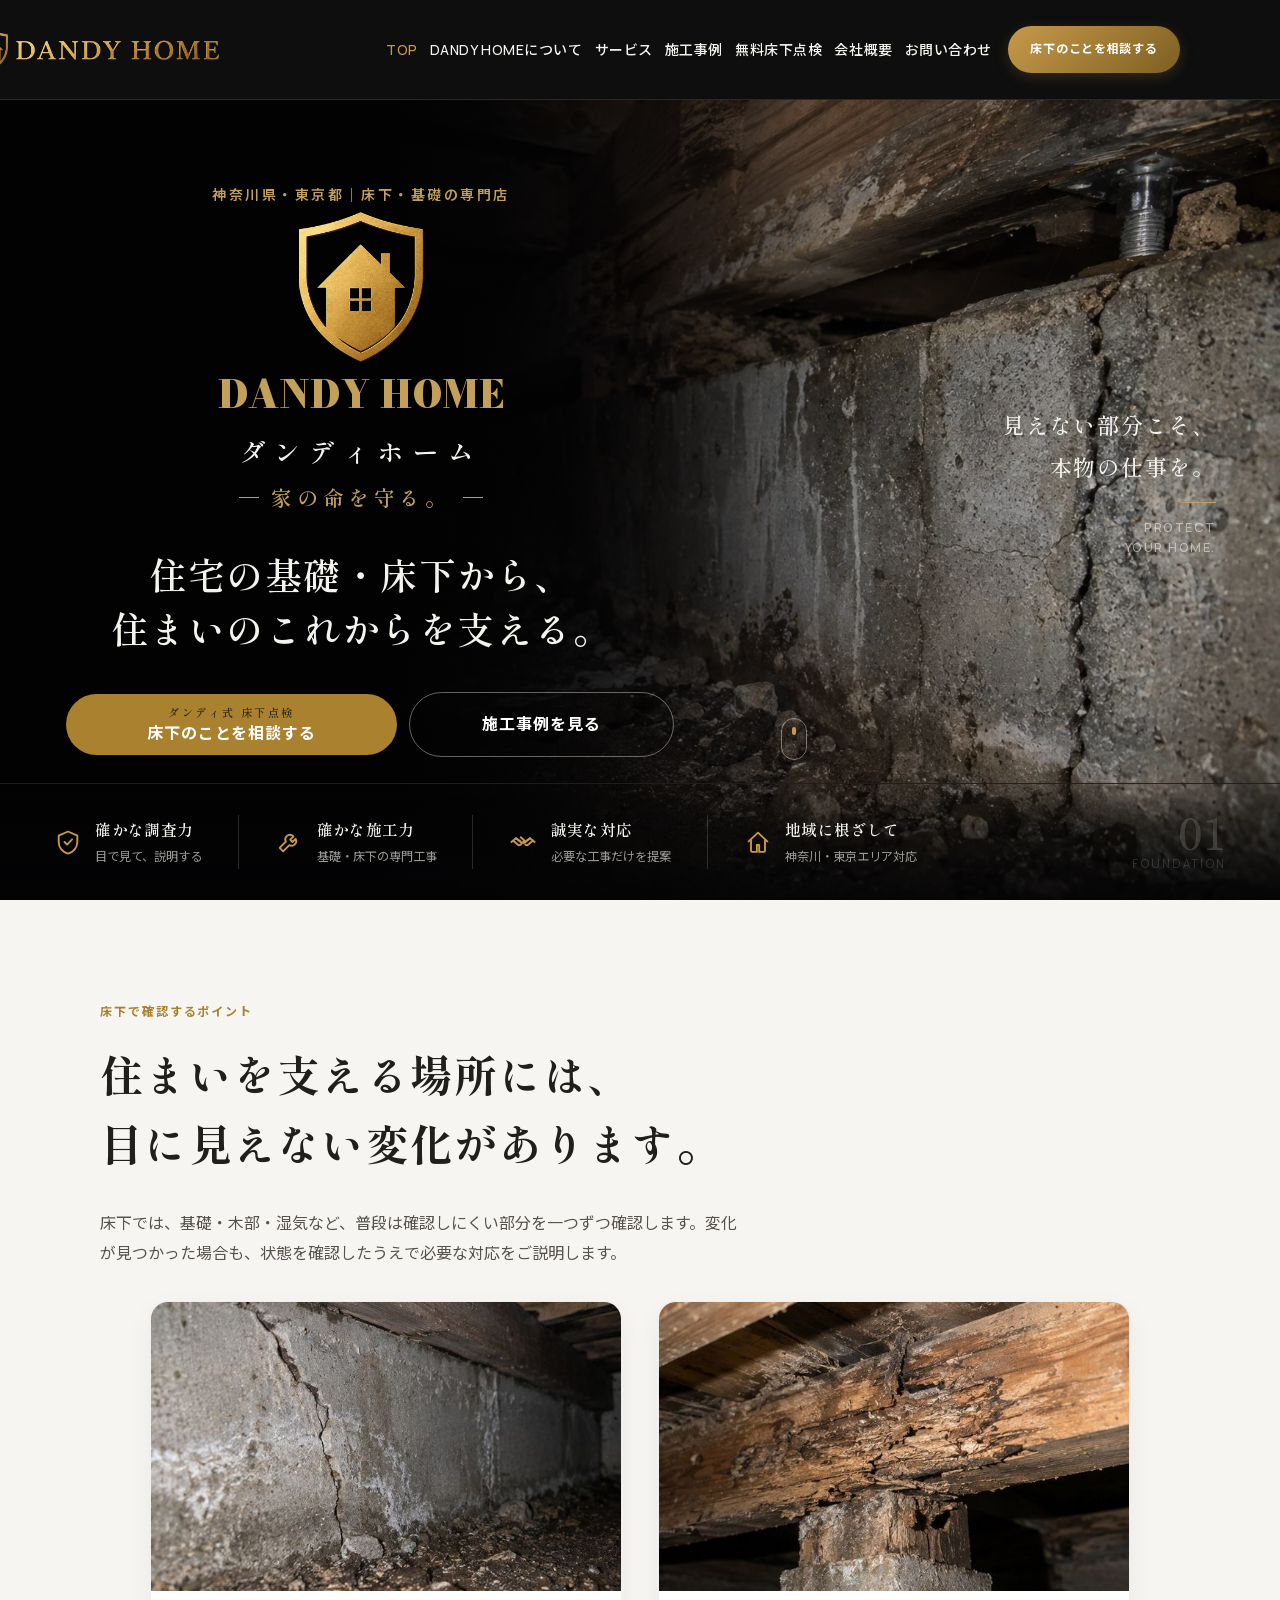
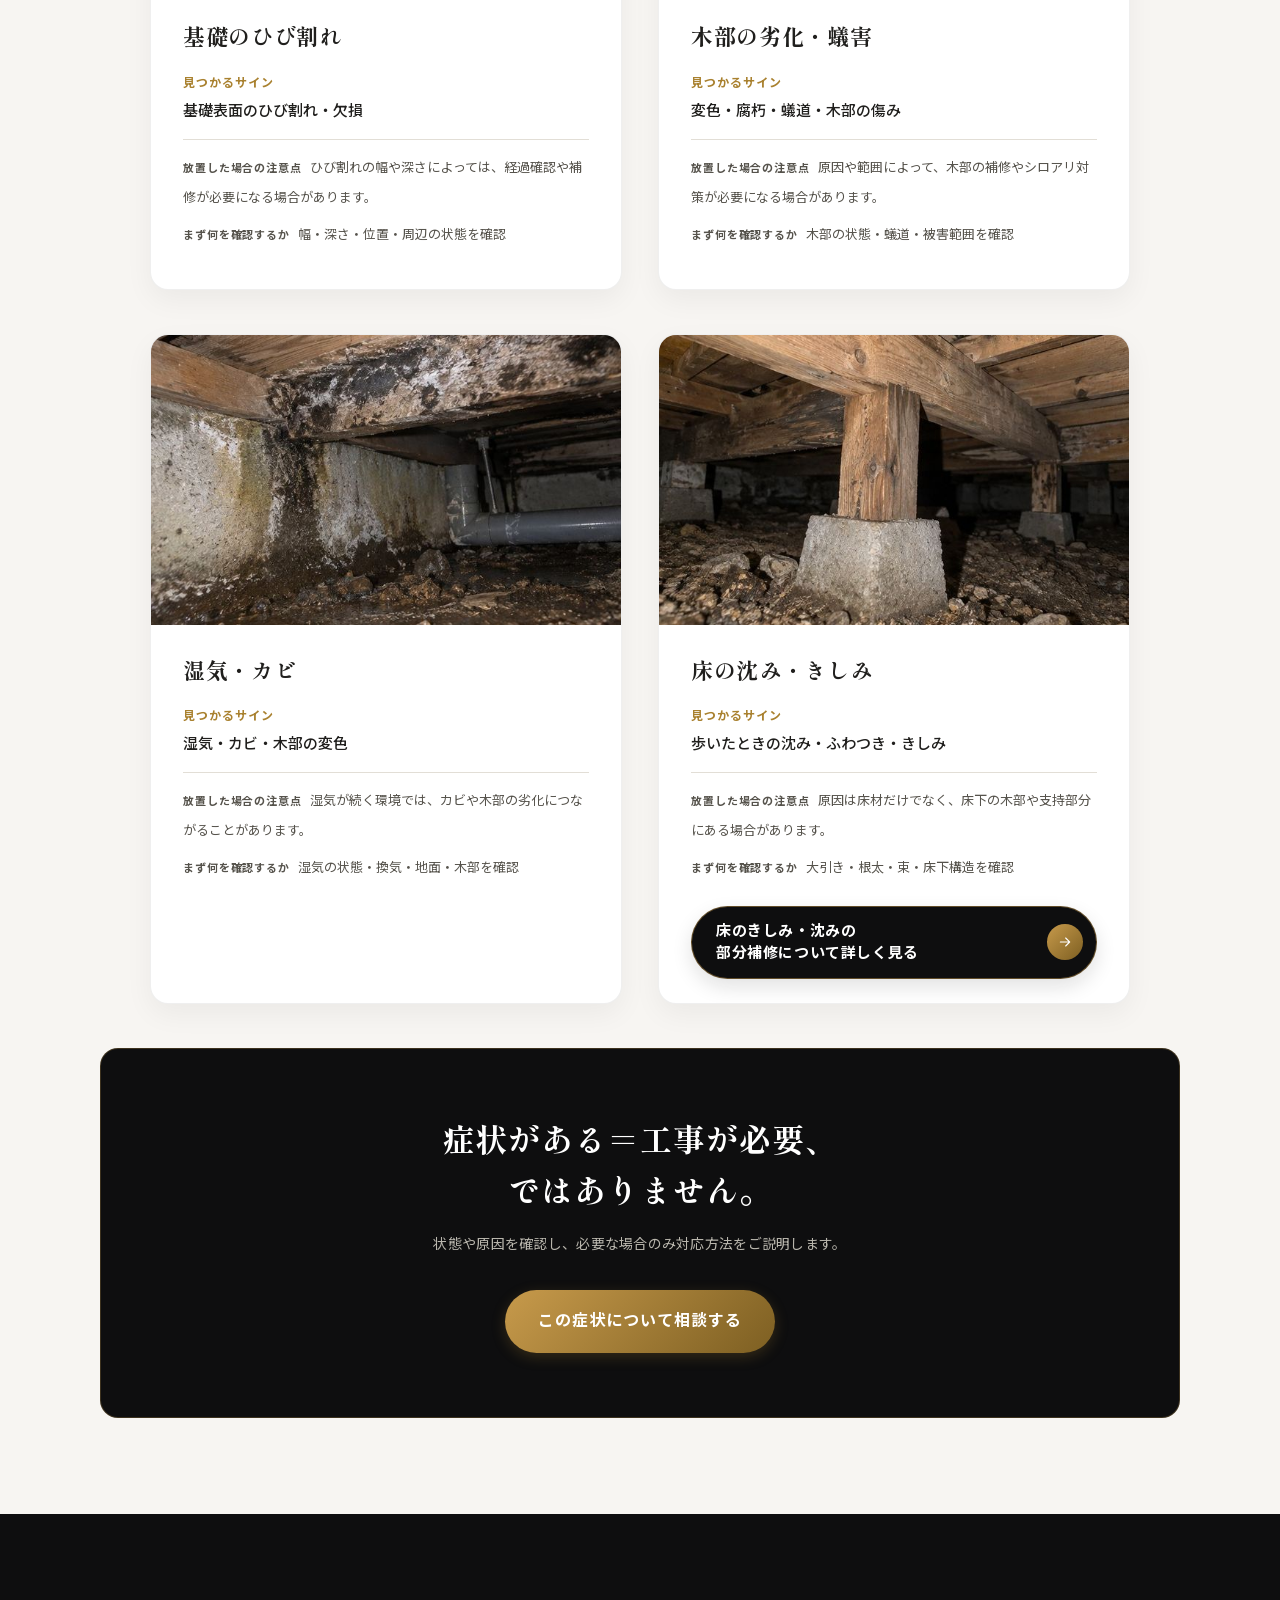
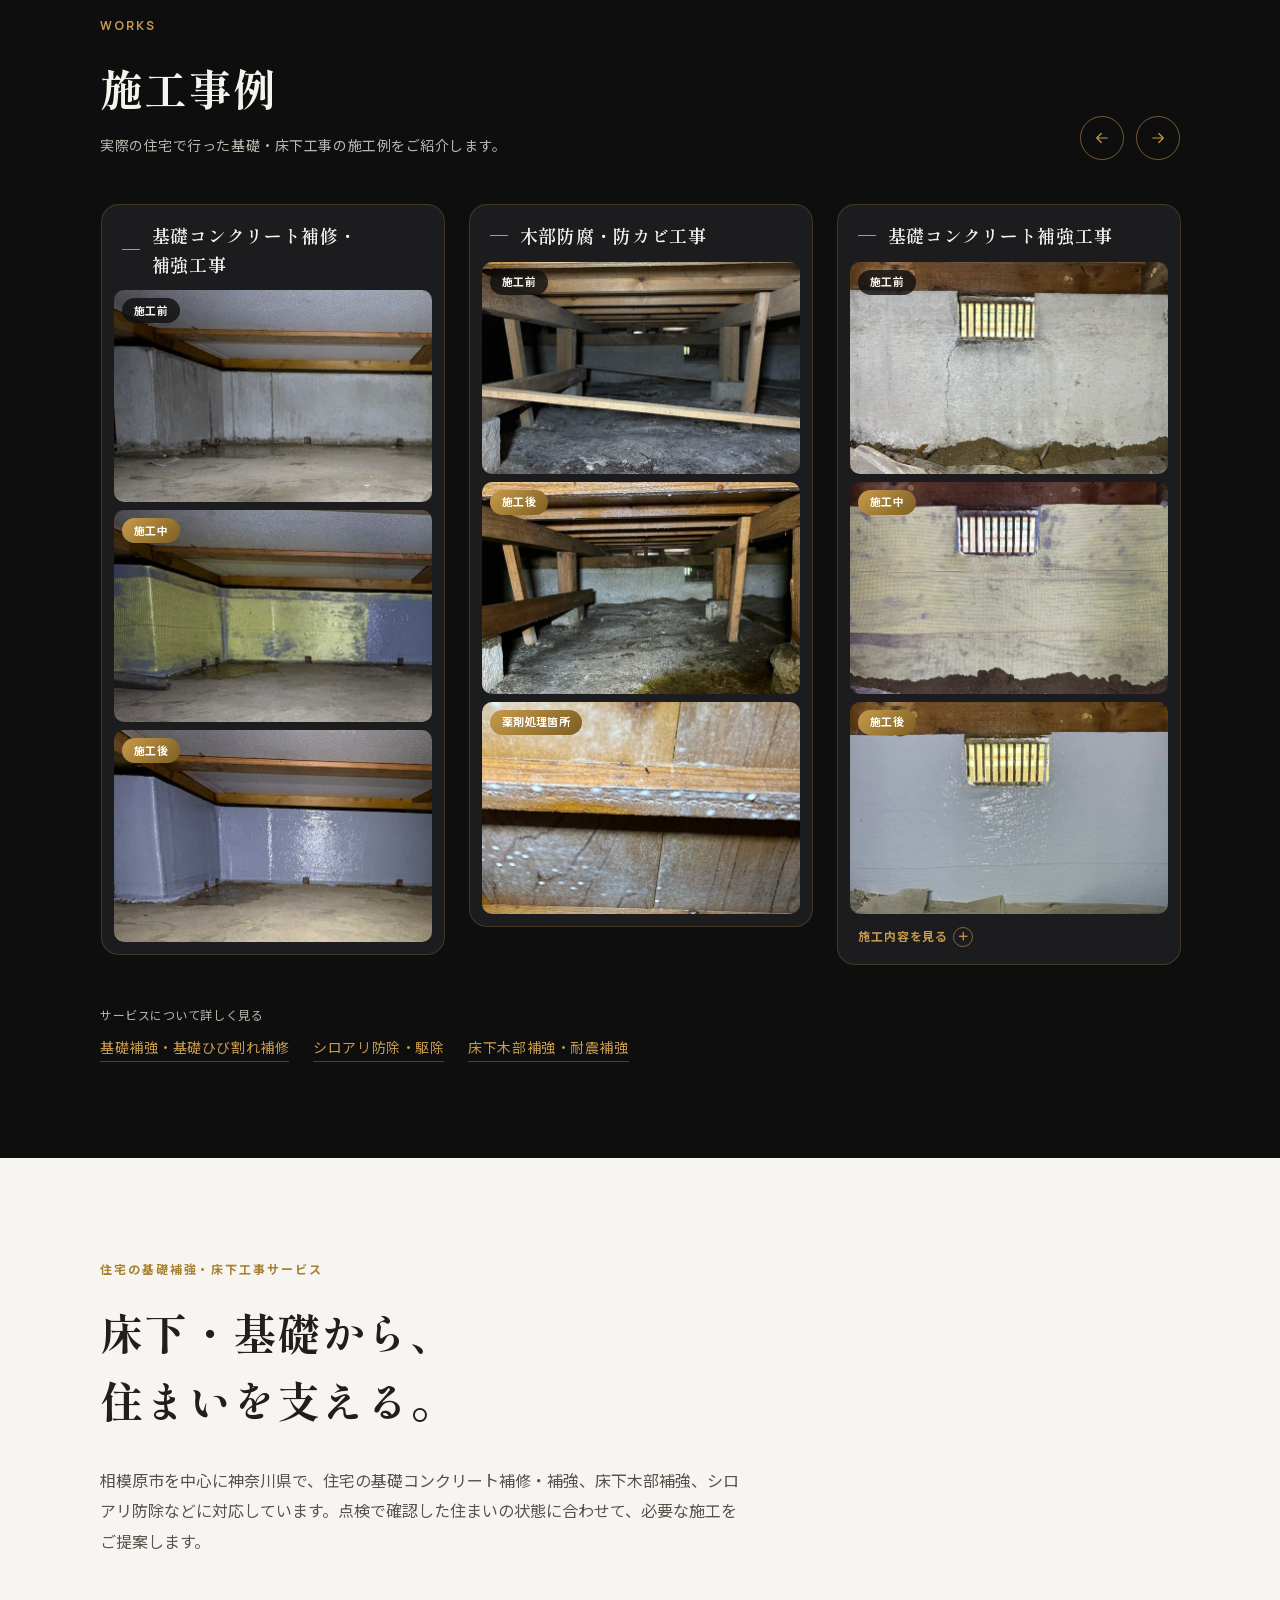
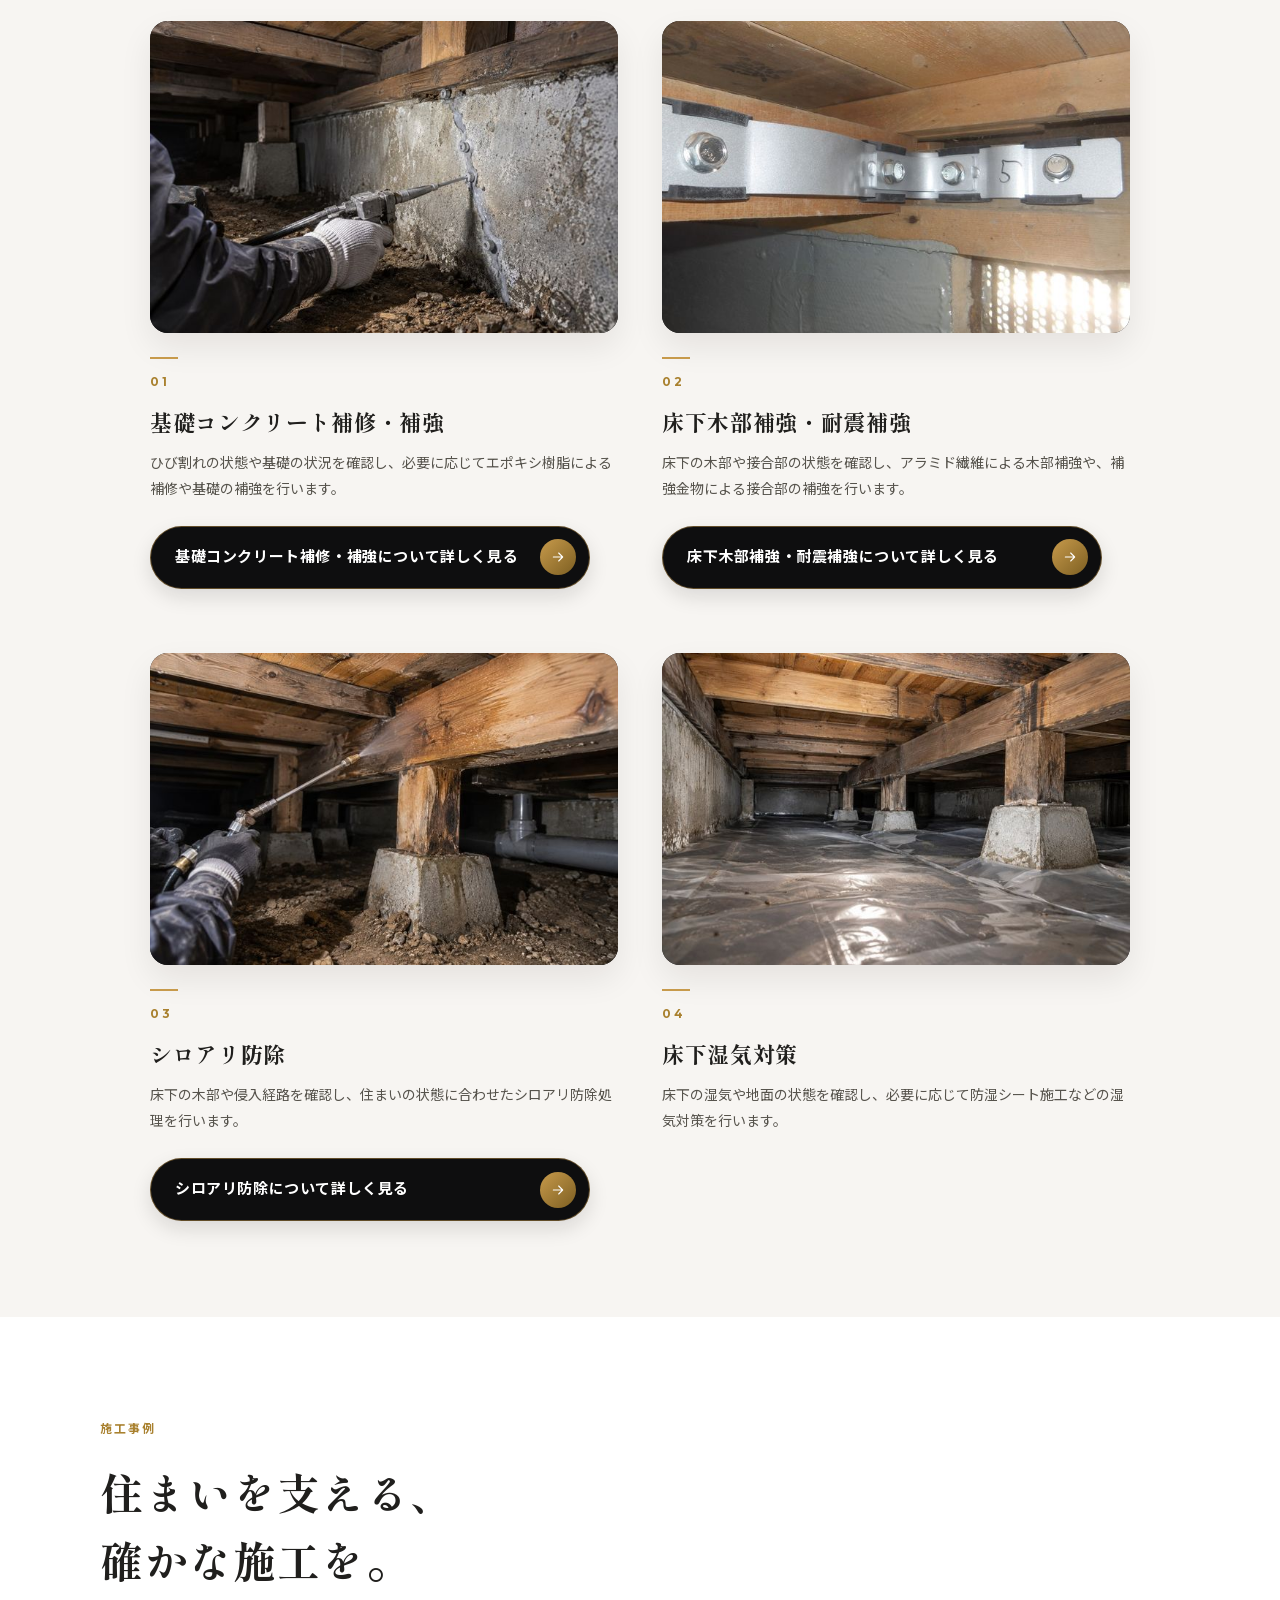
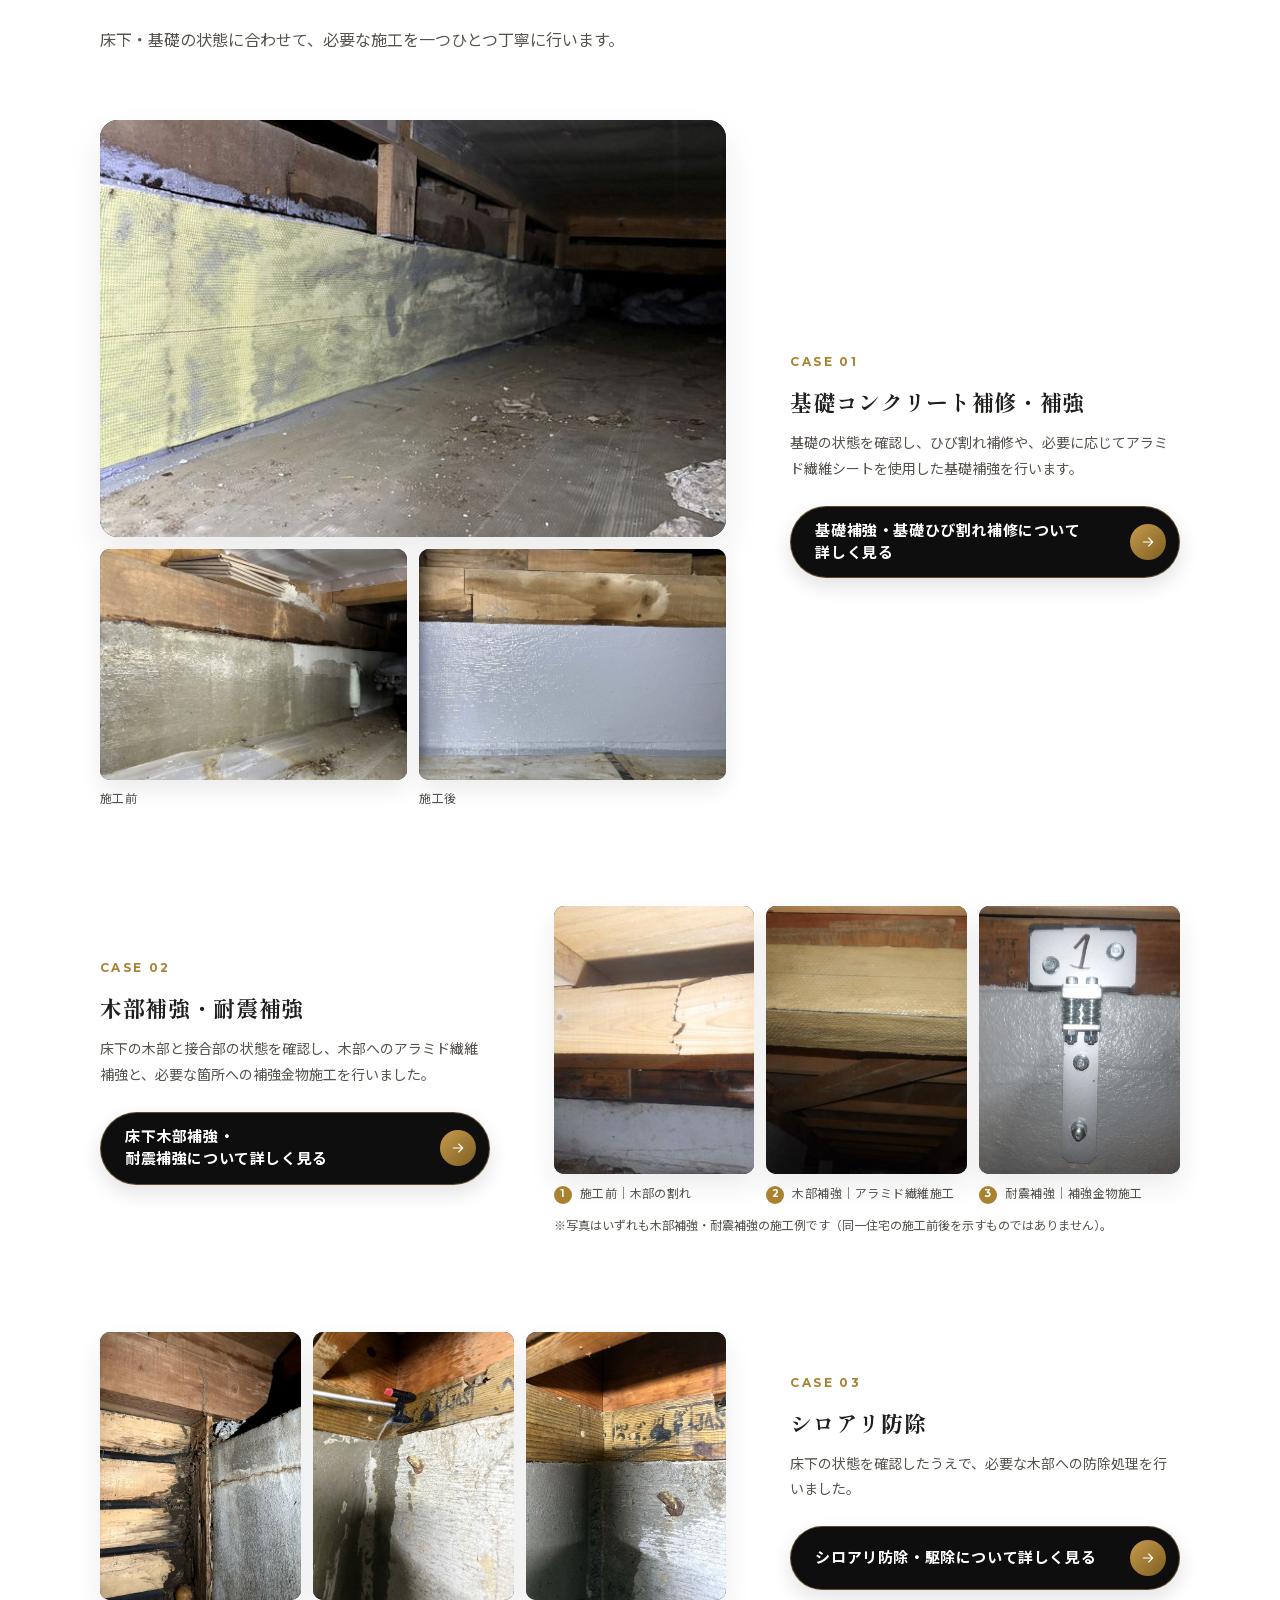
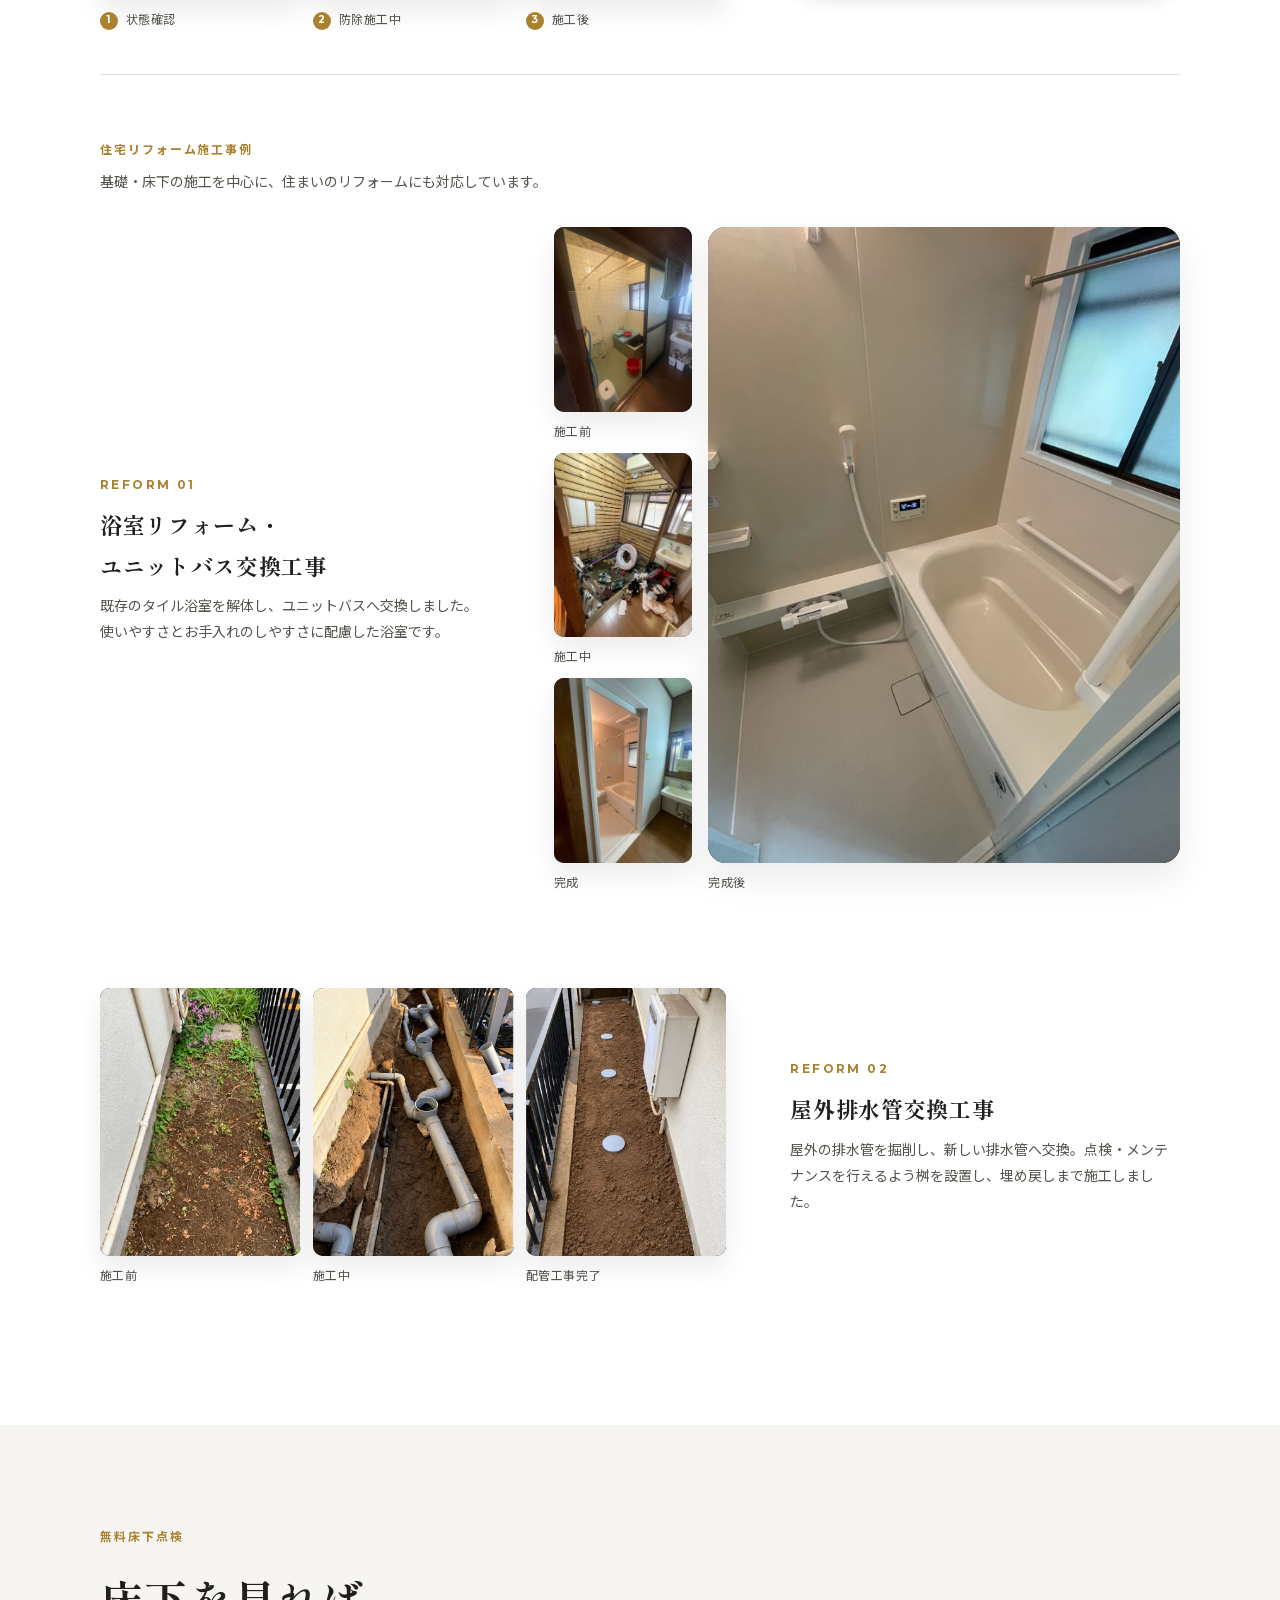
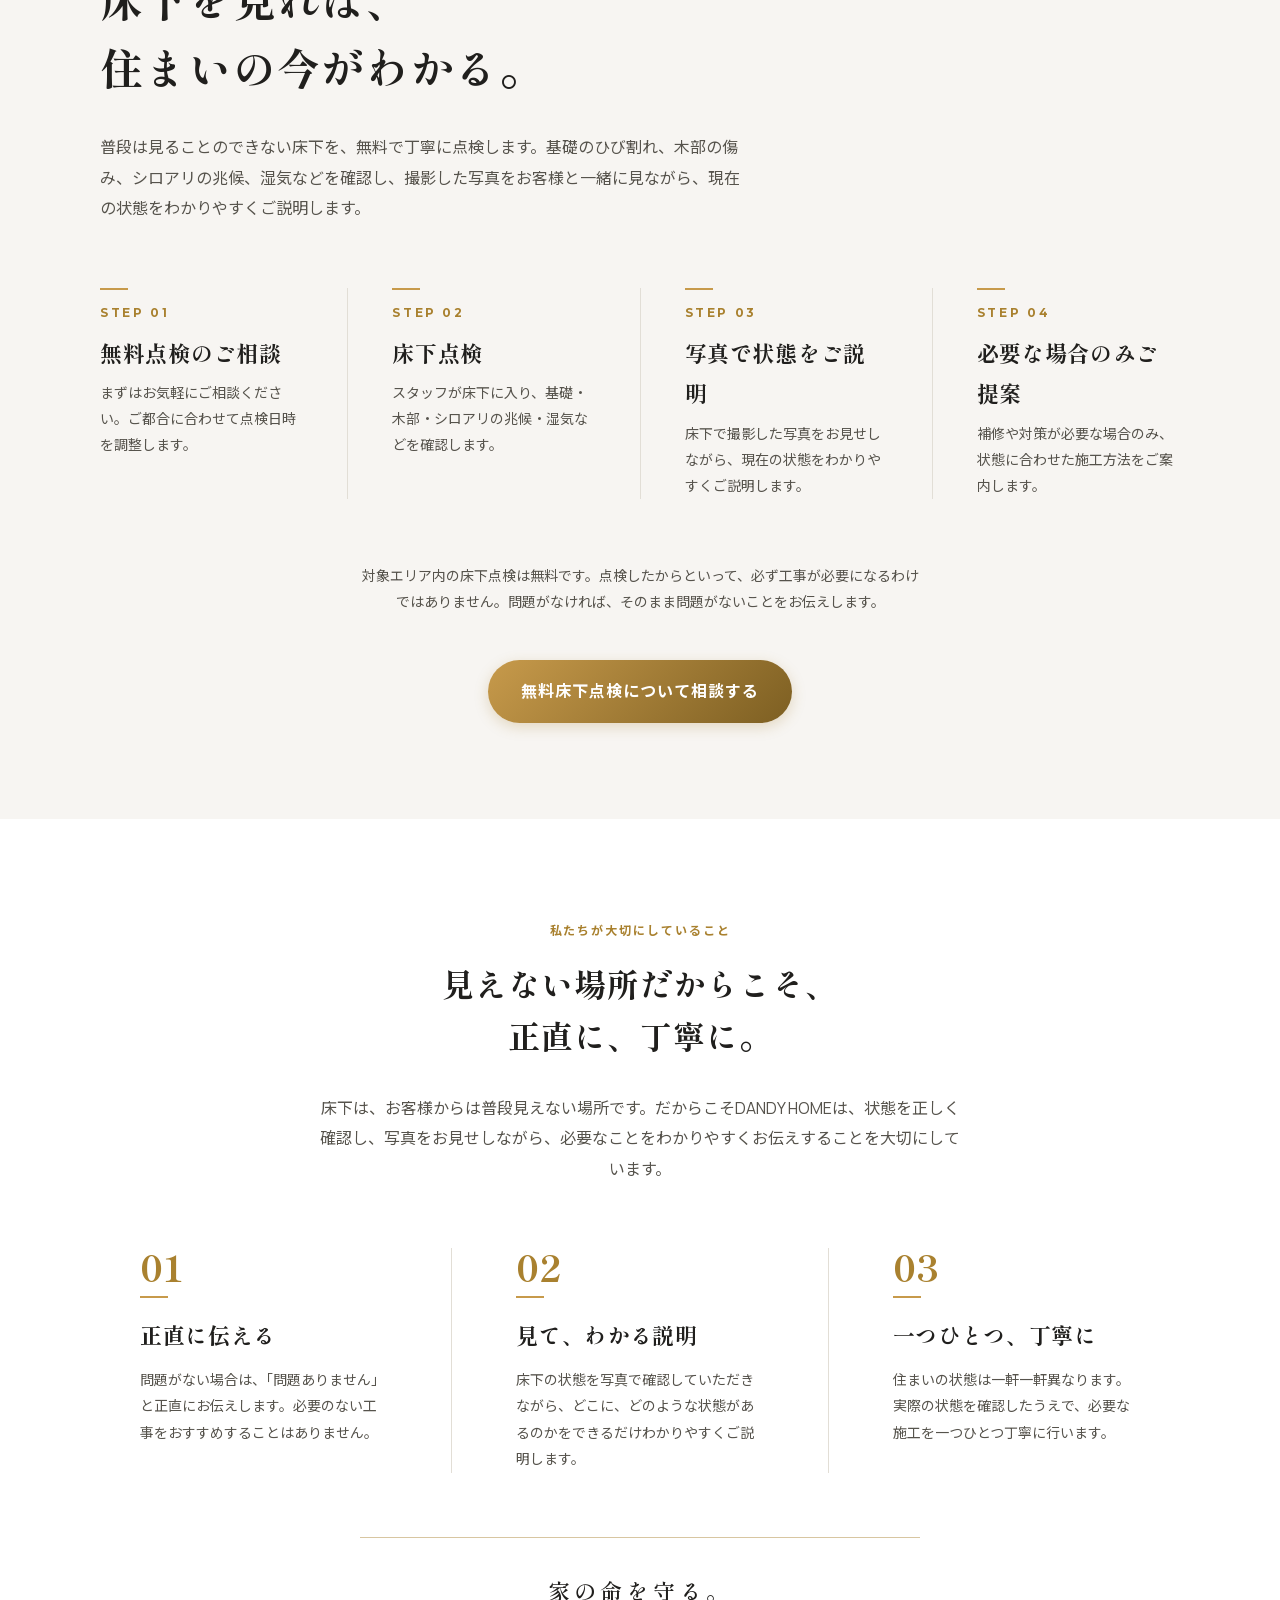
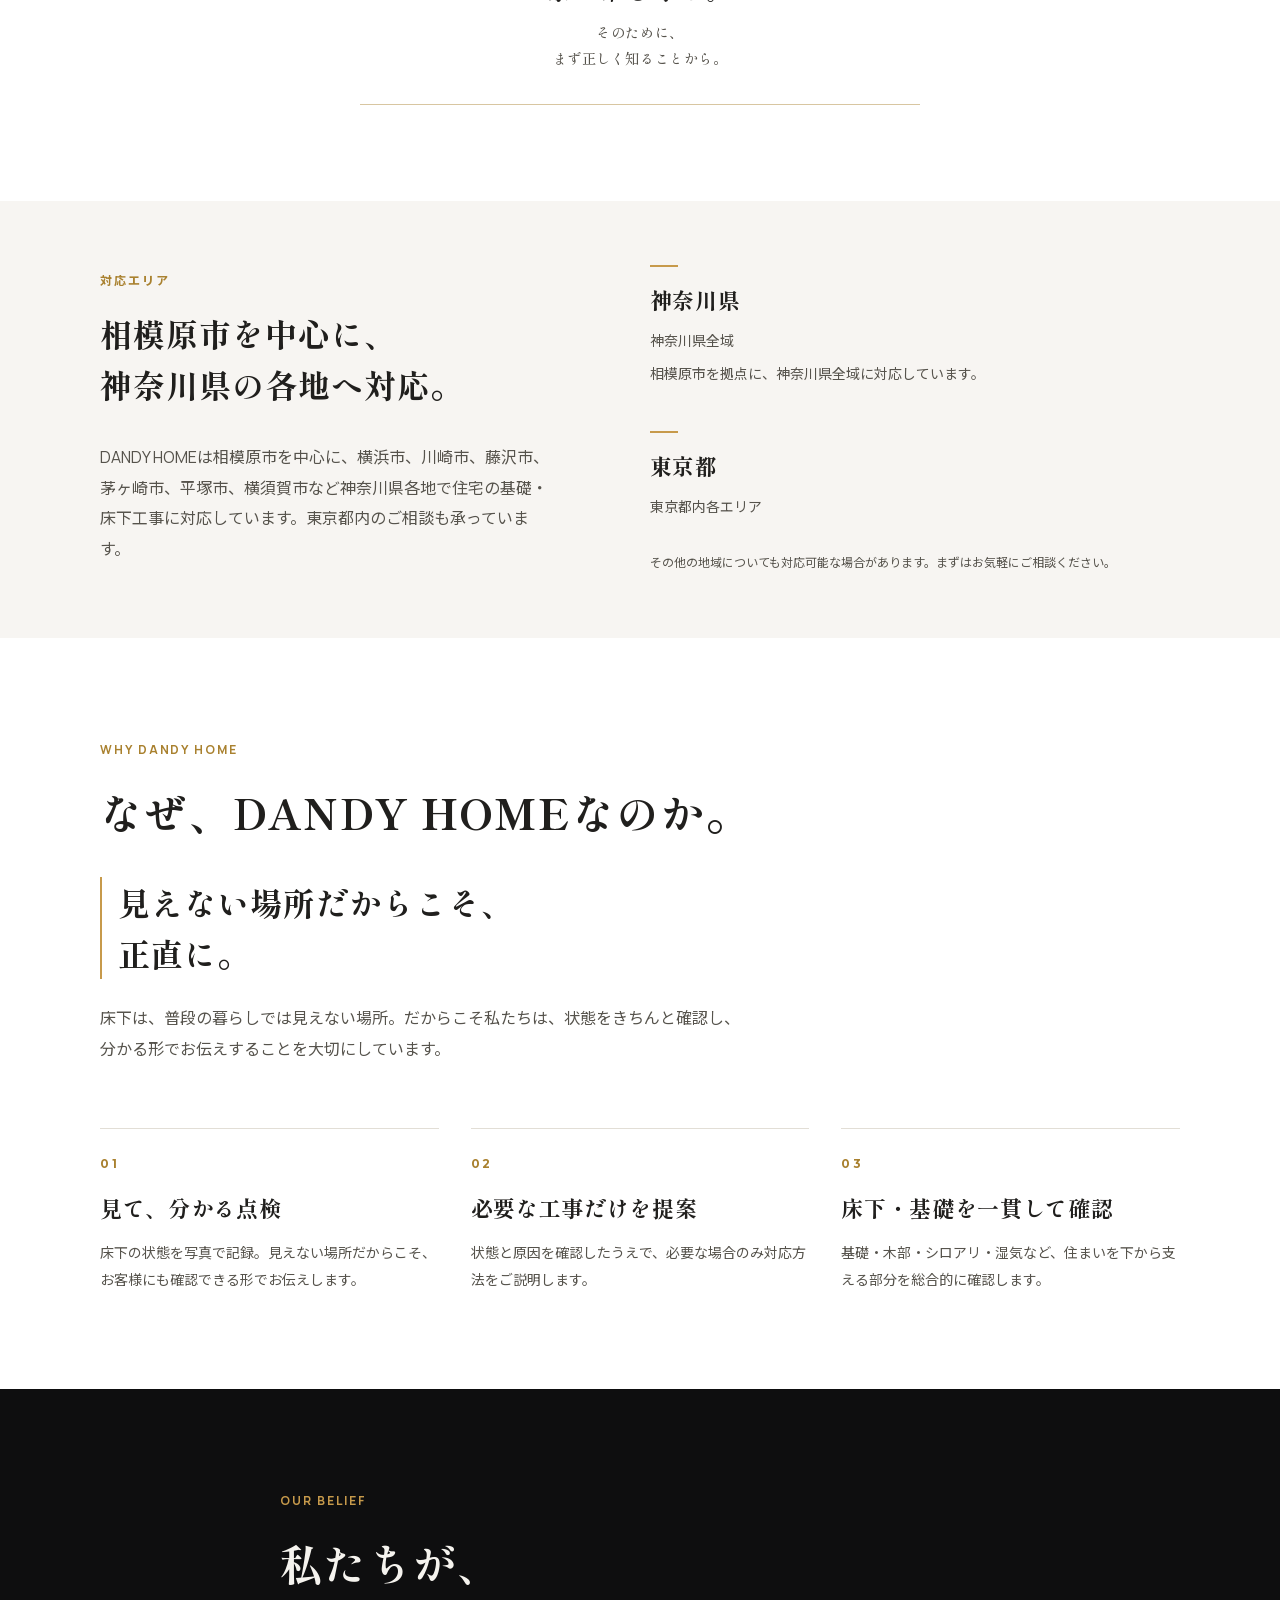
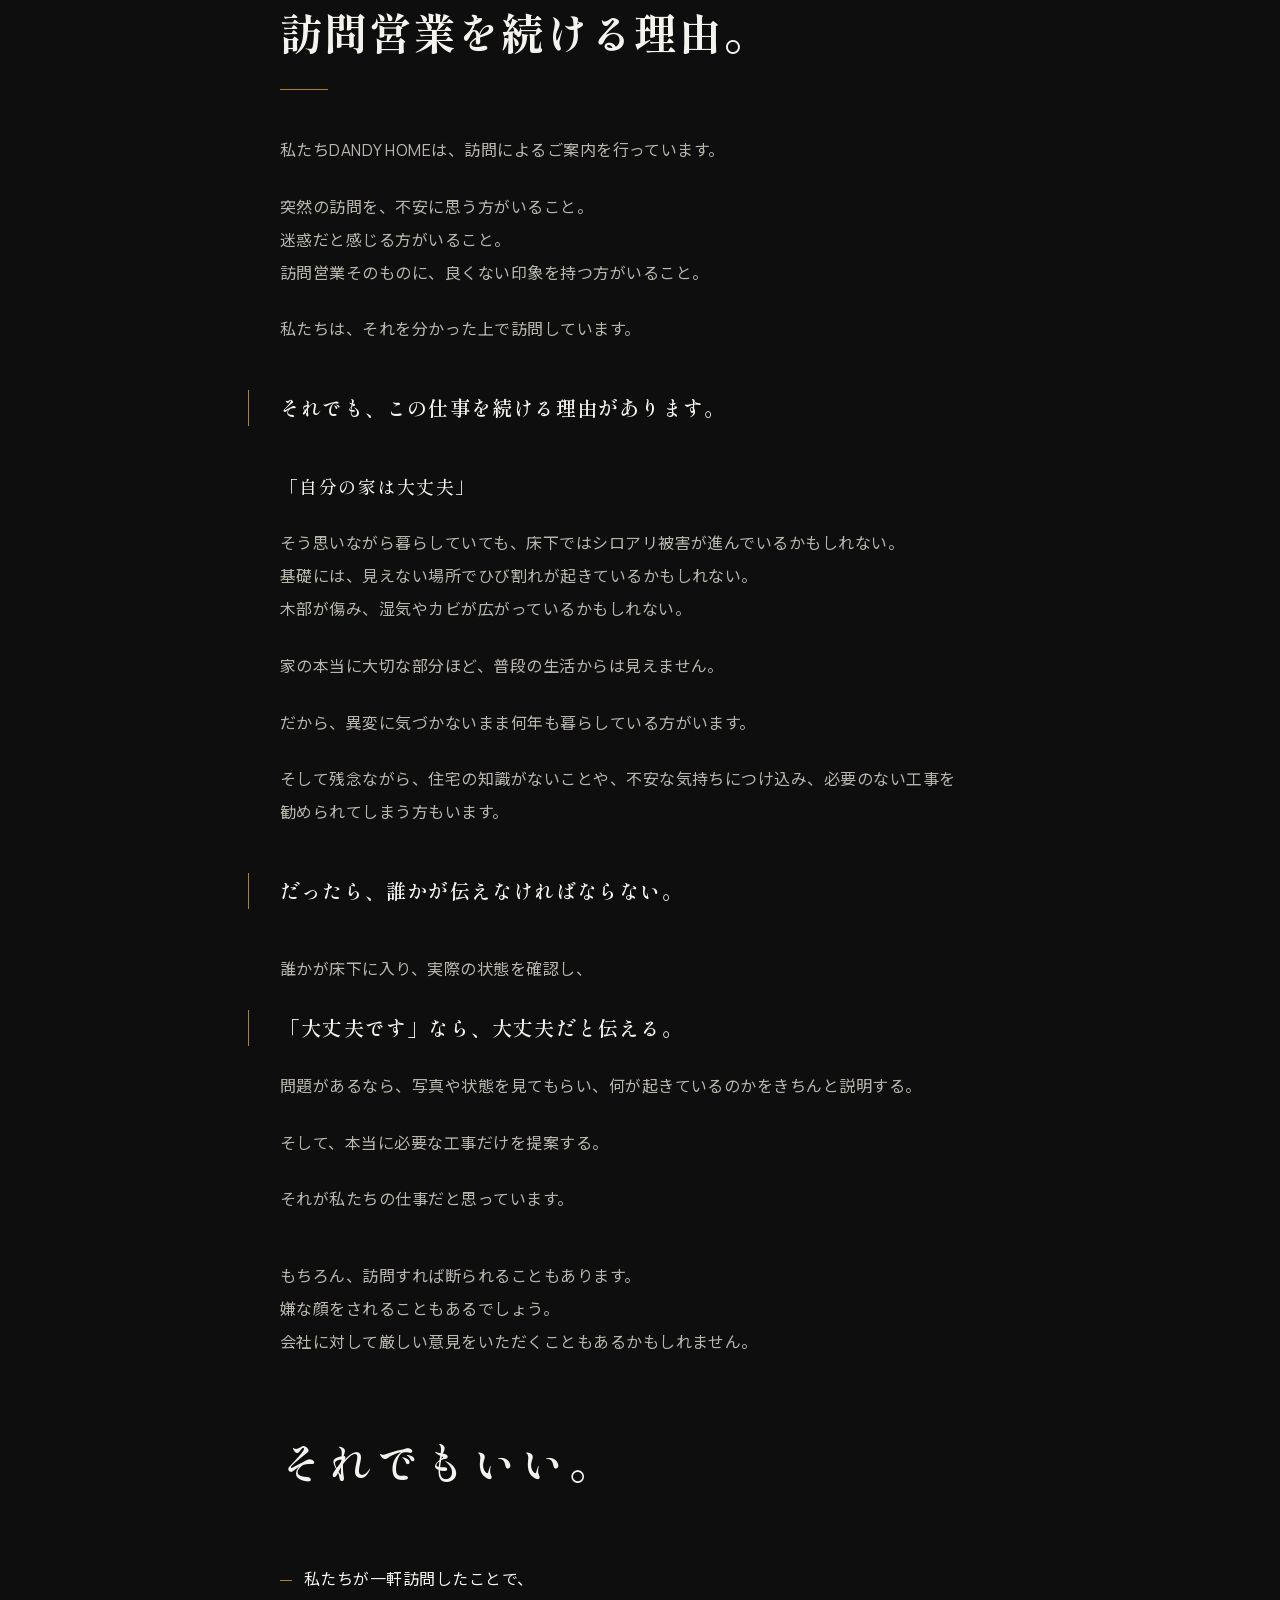
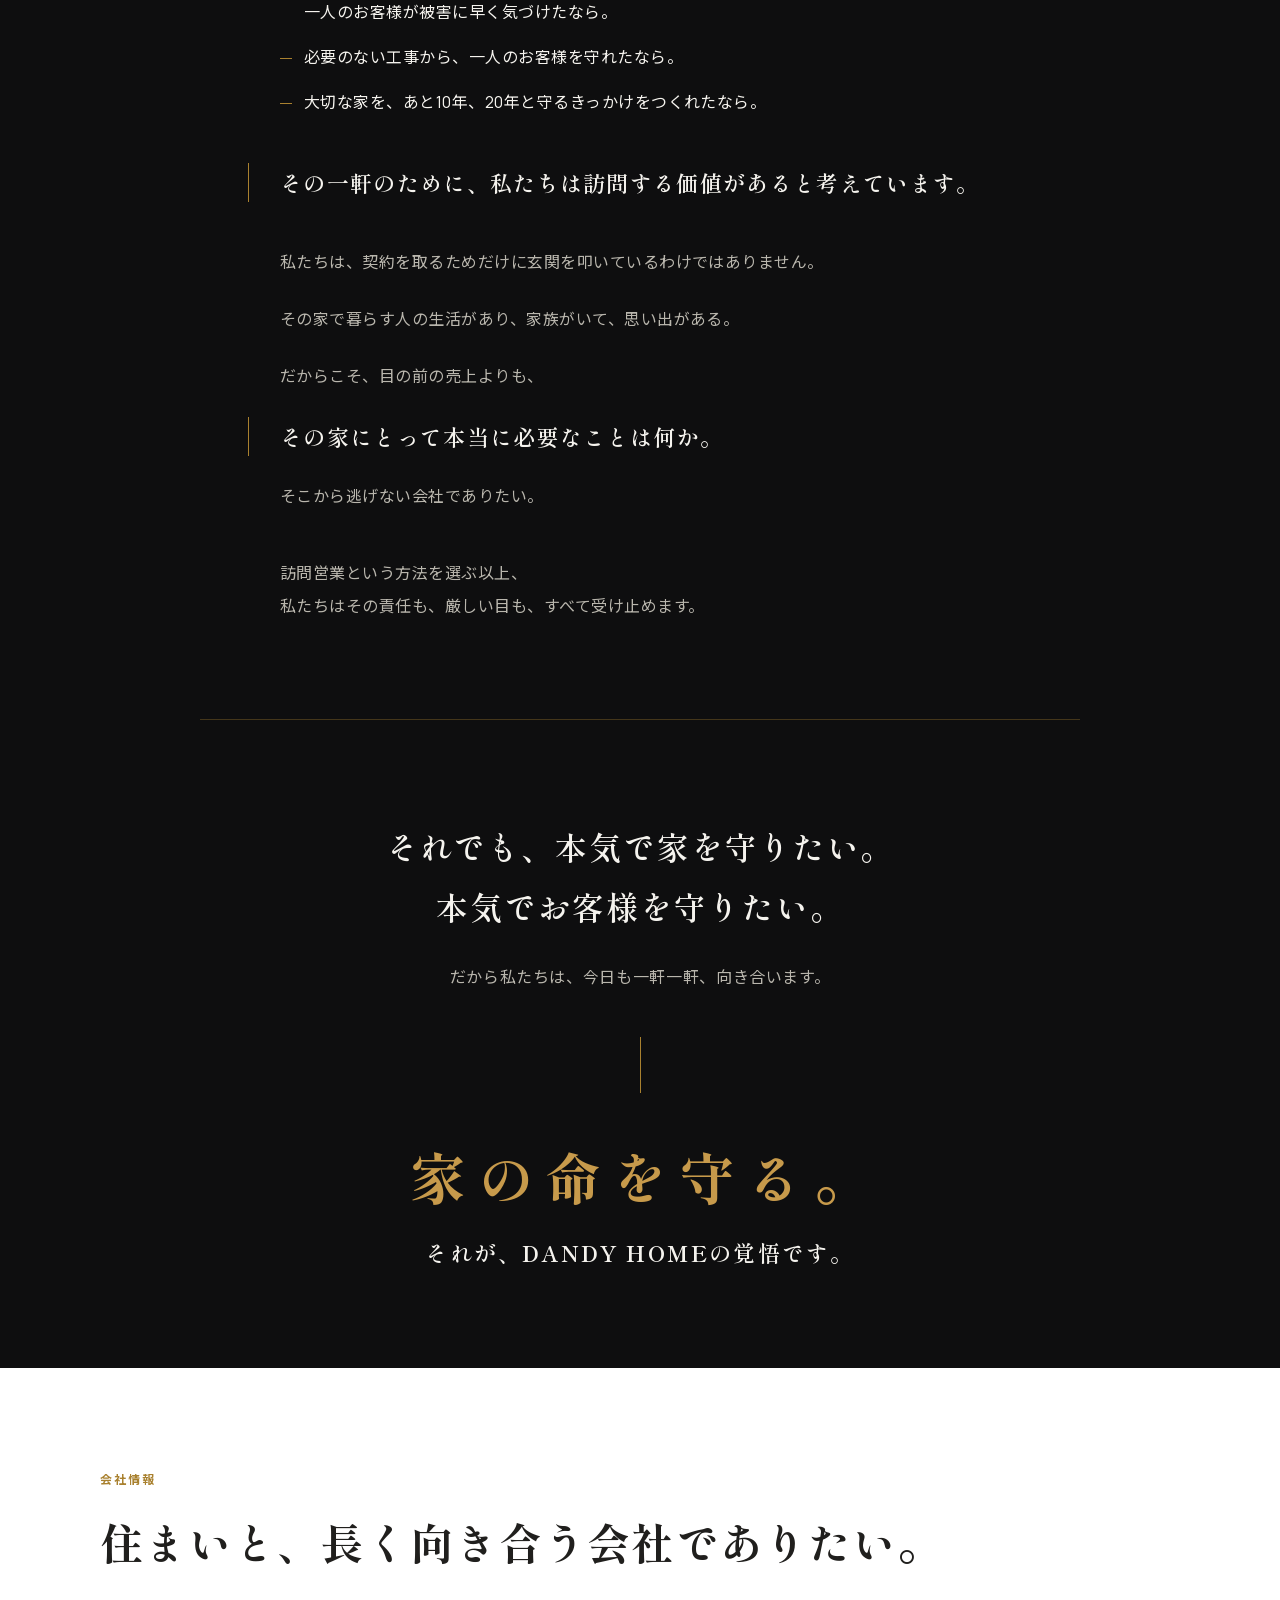
==== commit 4425f446: "基礎のひび割れ補修・補強の専用ページ（/foundation-crack/）を追加 - 部分補修1箇所（ひび割れ1本）13,500円〜（税別・税込14,850円〜）、補強工事は別途見積り - 現地調査" ====
--- a/index.html
+++ b/index.html
@@ -173,7 +173,7 @@
 
       <nav class="main-nav" id="main-nav" aria-label="主要ナビゲーション">
         <ul class="main-nav__list">
-          <li><a href="/#top" class="nav-link">TOP</a></li><li><a href="/#why-dandy-home" class="nav-link">DANDY HOMEについて</a></li><li><a href="/#capabilities" class="nav-link">サービス</a></li><li class="main-nav__sub"><a href="/foundation-repair/" class="nav-link nav-link--sub">基礎補強・基礎ひび割れ補修</a></li><li class="main-nav__sub"><a href="/termite/" class="nav-link nav-link--sub">シロアリ防除・駆除</a></li><li class="main-nav__sub"><a href="/underfloor-repair/" class="nav-link nav-link--sub">床下木部補強・耐震補強</a></li><li class="main-nav__sub"><a href="/floor-repair/" class="nav-link nav-link--sub"><span class="sp-phrase">床のきしみ・沈み</span> <span class="sp-phrase">部分補修</span></a></li><li><a href="/#case-studies-preview" class="nav-link">施工事例</a></li><li><a href="/#inspection" class="nav-link">無料床下点検</a></li><li><a href="/#company" class="nav-link">会社概要</a></li><li><a href="/#contact" class="nav-link">お問い合わせ</a></li>
+          <li><a href="/#top" class="nav-link">TOP</a></li><li><a href="/#why-dandy-home" class="nav-link">DANDY HOMEについて</a></li><li><a href="/#capabilities" class="nav-link">サービス</a></li><li class="main-nav__sub"><a href="/foundation-repair/" class="nav-link nav-link--sub">基礎補強・基礎ひび割れ補修</a></li><li class="main-nav__sub"><a href="/foundation-crack/" class="nav-link nav-link--sub"><span class="sp-phrase">基礎ひび割れ</span> <span class="sp-phrase">部分補修</span></a></li><li class="main-nav__sub"><a href="/termite/" class="nav-link nav-link--sub">シロアリ防除・駆除</a></li><li class="main-nav__sub"><a href="/underfloor-repair/" class="nav-link nav-link--sub">床下木部補強・耐震補強</a></li><li class="main-nav__sub"><a href="/floor-repair/" class="nav-link nav-link--sub"><span class="sp-phrase">床のきしみ・沈み</span> <span class="sp-phrase">部分補修</span></a></li><li><a href="/#case-studies-preview" class="nav-link">施工事例</a></li><li><a href="/#inspection" class="nav-link">無料床下点検</a></li><li><a href="/#company" class="nav-link">会社概要</a></li><li><a href="/#contact" class="nav-link">お問い合わせ</a></li>
         </ul>
         <a href="/#contact" class="btn btn--primary btn--nav">床下のことを相談する</a>
       </nav>
@@ -1557,7 +1557,7 @@
 
       <nav class="footer-col footer-nav" aria-label="フッターナビゲーション">
         <p class="footer-col__heading">ナビゲーション</p>
-        <ul><li><a href="/#top">TOP</a></li><li><a href="/#why-dandy-home">DANDY HOMEについて</a></li><li><a href="/#capabilities">サービス</a></li><li class="footer-nav__sub"><a href="/foundation-repair/"><span class="sp-phrase">基礎補強・</span><span class="sp-phrase">基礎ひび割れ補修</span></a></li><li class="footer-nav__sub"><a href="/termite/">シロアリ防除・駆除</a></li><li class="footer-nav__sub"><a href="/underfloor-repair/"><span class="sp-phrase">床下木部補強・</span><span class="sp-phrase">耐震補強</span></a></li><li class="footer-nav__sub"><a href="/floor-repair/"><span class="sp-phrase">床のきしみ・沈み</span><span class="sp-phrase">部分補修</span></a></li><li><a href="/#case-studies-preview">施工事例</a></li><li><a href="/#inspection">無料床下点検</a></li><li><a href="/#company">会社概要</a></li><li><a href="/#contact">お問い合わせ</a></li></ul>
+        <ul><li><a href="/#top">TOP</a></li><li><a href="/#why-dandy-home">DANDY HOMEについて</a></li><li><a href="/#capabilities">サービス</a></li><li class="footer-nav__sub"><a href="/foundation-repair/"><span class="sp-phrase">基礎補強・</span><span class="sp-phrase">基礎ひび割れ補修</span></a></li><li class="footer-nav__sub"><a href="/foundation-crack/"><span class="sp-phrase">基礎ひび割れ</span><span class="sp-phrase">部分補修</span></a></li><li class="footer-nav__sub"><a href="/termite/">シロアリ防除・駆除</a></li><li class="footer-nav__sub"><a href="/underfloor-repair/"><span class="sp-phrase">床下木部補強・</span><span class="sp-phrase">耐震補強</span></a></li><li class="footer-nav__sub"><a href="/floor-repair/"><span class="sp-phrase">床のきしみ・沈み</span><span class="sp-phrase">部分補修</span></a></li><li><a href="/#case-studies-preview">施工事例</a></li><li><a href="/#inspection">無料床下点検</a></li><li><a href="/#company">会社概要</a></li><li><a href="/#contact">お問い合わせ</a></li></ul>
       </nav>
 
       <div class="footer-col">
--- a/fonts/fonts.css
+++ b/fonts/fonts.css
@@ -14,7 +14,7 @@
 @font-face{font-family:'Bodoni Moda';font-style:normal;font-weight:700 900;font-display:swap;src:url(/fonts/files/bodonimoda_v28_aFTH7PxzY382XsXX63LUYL6GYFcan6NJrKp-VPj1RuxQVAS1EmZ9.woff2) format('woff2');unicode-range: U+0001-000C, U+000E-001F, U+007F-009F, U+20DD-20E0, U+20E2-20E4, U+2150-218F, U+2190, U+2192, U+2194-2199, U+21AF, U+21E6-21F0, U+21F3, U+2218-2219, U+2299, U+22C4-22C6, U+2300-243F, U+2440-244A, U+2460-24FF, U+25A0-27BF, U+2800-28FF, U+2921-2922, U+2981, U+29BF, U+29EB, U+2B00-2BFF, U+4DC0-4DFF, U+FFF9-FFFB, U+10140-1018E, U+10190-1019C, U+101A0, U+101D0-101FD, U+102E0-102FB, U+10E60-10E7E, U+1D2C0-1D2D3, U+1D2E0-1D37F, U+1F000-1F0FF, U+1F100-1F1AE, U+1F1E6-1F1FF, U+1F30D-1F30F, U+1F315, U+1F31C, U+1F31E, U+1F320-1F32C, U+1F336, U+1F378, U+1F37D, U+1F382, U+1F393-1F39F, U+1F3A7-1F3A8, U+1F3AC-1F3AF, U+1F3C2, U+1F3C4-1F3C6, U+1F3CA-1F3CE, U+1F3D4-1F3E0, U+1F3ED, U+1F3F1-1F3F3, U+1F3F5-1F3F7, U+1F408, U+1F415, U+1F41F, U+1F426, U+1F43F, U+1F441-1F442, U+1F444, U+1F446-1F449, U+1F44C-1F44E, U+1F453, U+1F46A, U+1F47D, U+1F4A3, U+1F4B0, U+1F4B3, U+1F4B9, U+1F4BB, U+1F4BF, U+1F4C8-1F4CB, U+1F4D6, U+1F4DA, U+1F4DF, U+1F4E3-1F4E6, U+1F4EA-1F4ED, U+1F4F7, U+1F4F9-1F4FB, U+1F4FD-1F4FE, U+1F503, U+1F507-1F50B, U+1F50D, U+1F512-1F513, U+1F53E-1F54A, U+1F54F-1F5FA, U+1F610, U+1F650-1F67F, U+1F687, U+1F68D, U+1F691, U+1F694, U+1F698, U+1F6AD, U+1F6B2, U+1F6B9-1F6BA, U+1F6BC, U+1F6C6-1F6CF, U+1F6D3-1F6D7, U+1F6E0-1F6EA, U+1F6F0-1F6F3, U+1F6F7-1F6FC, U+1F700-1F80B, U+1F810-1F847, U+1F850-1F859, U+1F860-1F887, U+1F890-1F8AD, U+1F8B0-1F8BB, U+1F8C0-1F8C1, U+1F8D0-1F8D8, U+1F900-1F90B, U+1F93B, U+1F946, U+1F984, U+1F996, U+1F9E9, U+1FA00-1FA6F, U+1FA70-1FA7C, U+1FA80-1FAC6, U+1FAC8, U+1FACC-1FADD, U+1FADF-1FAEB, U+1FAEF-1FAFA, U+1FB00-1FBFF;}
 @font-face{font-family:'Bodoni Moda';font-style:normal;font-weight:700 900;font-display:swap;src:url(/fonts/files/bodonimoda_v28_aFTH7PxzY382XsXX63LUYL6GYFcan6NJrKp-VPj1JuxQVAS1EmZ9.woff2) format('woff2');unicode-range: U+0100-02BA, U+02BD-02C5, U+02C7-02CC, U+02CE-02D7, U+02DD-02FF, U+0304, U+0308, U+0329, U+1D00-1DBF, U+1E00-1E9F, U+1EF2-1EFF, U+2020, U+20A0-20AB, U+20AD-20C4, U+2113, U+2C60-2C7F, U+A720-A7FF;}
 @font-face{font-family:'Bodoni Moda';font-style:normal;font-weight:700 900;font-display:swap;src:url(/fonts/files/bodonimoda_v28_aFTH7PxzY382XsXX63LUYL6GYFcan6NJrKp-VPj1KOxQVAS1Eg.woff2) format('woff2');unicode-range: U+0000-00FF, U+0131, U+0152-0153, U+02BB-02BC, U+02C6, U+02DA, U+02DC, U+0304, U+0308, U+0329, U+2000-206F, U+20AC, U+2122, U+2191, U+2193, U+2212, U+2215, U+FEFF, U+FFFD;}
-@font-face{font-family:'Noto Sans JP';font-style:normal;font-weight:400 700;font-display:swap;src:url(/fonts/subset/notosansjp-400-700-031ba0c384.woff2) format('woff2');unicode-range:U+20,U+A0,U+A9,U+203A-203B,U+2192,U+3000-3002,U+300C-300D,U+301C,U+3042,U+3044,U+3046,U+3048,U+304A-305B,U+305D,U+305F-3061,U+3063-306B,U+306D-3070,U+3072-3073,U+3075-3076,U+3078-3079,U+307B,U+307E-3082,U+3084,U+3086-308D,U+308F,U+3092-3093,U+30A2-30A4,U+30A6-30AB,U+30AD-30AF,U+30B2-30B9,U+30BB,U+30BF-30C1,U+30C3-30C4,U+30C6-30CB,U+30CF-30D0,U+30D3,U+30D5-30D7,U+30D9-30E1,U+30E5-30E7,U+30E9-30ED,U+30F3,U+30F6,U+30FB-30FC,U+4E00-4E01,U+4E08-4E0B,U+4E0D-4E0E,U+4E2D,U+4E86,U+4E88,U+4E8B,U+4EA4,U+4EAC,U+4EBA,U+4ECA-4ECB,U+4ED5-4ED6,U+4ED8,U+4EE3-4EE5,U+4EF6,U+4EFB,U+4F11,U+4F1A,U+4F1D,U+4F34,U+4F3A,U+4F4D,U+4F4F,U+4F53,U+4F55,U+4F5C,U+4F7F,U+4F8B,U+4F9B,U+4F9D,U+4FB5,U+4FDD,U+4FE1,U+4FEE,U+500B,U+5019,U+505C,U+50B7,U+5146,U+5148,U+5165,U+5168,U+516C,U+5177,U+5185-5186,U+518D,U+5199,U+51E6,U+51FA,U+5206-5207,U+5224-5225,U+5229,U+524A,U+524D,U+5264-5265,U+5272,U+529B,U+52A0,U+52A3,U+52B9,U+52D9,U+52E7,U+5316,U+533A,U+5341,U+5357,U+5370,U+539F,U+53B3,U+53CE,U+53D6-53D7,U+53E3-53E4,U+53E9,U+53EF-53F0,U+53F7,U+5404,U+5408,U+540C-540D,U+5411,U+5426,U+542B,U+5468,U+547D,U+548C,U+554F,U+5584,U+55B6,U+56DE,U+56E0,U+56F0,U+56F2-56F3,U+56FA,U+571F,U+5727-5728,U+5730,U+5747,U+57CB,U+57DF,U+57FA,U+5831,U+5834,U+5857,U+585A,U+5883,U+58CC,U+58EB,U+58F2,U+5909,U+5916,U+5927,U+592A-592B,U+592E,U+5931,U+5948,U+5951,U+5ACC,U+5B58,U+5B85,U+5B88-5B89,U+5B8C,U+5B9A,U+5B9F,U+5BA2,U+5BA4,U+5BB3,U+5BB6,U+5BB9,U+5BC6,U+5BE7,U+5BFE,U+5C02,U+5C11,U+5C4B,U+5D0E,U+5DDD,U+5DE1,U+5DE5,U+5E02-5E03,U+5E0C,U+5E38,U+5E45,U+5E73-5E74,U+5E83,U+5E8A,U+5E97,U+5EA6,U+5ECA,U+5EFA,U+5F0F,U+5F15,U+5F35,U+5F37,U+5F53,U+5F62,U+5F71,U+5F79,U+5F8C,U+5F93,U+5F97,U+5FC3,U+5FC5,U+5FDC,U+5FF5,U+601D,U+6025,U+6027,U+60C5,U+60D1,U+610F,U+611F,U+614B,U+616E,U+6210,U+623B,U+6240,U+624B,U+6271,U+627F-6280,U+628A,U+62BC,U+62C5,U+62E0-62E1,U+6301,U+6307,U+6392,U+6398,U+63A5,U+63AA,U+63B2,U+63D0,U+63DB,U+63E1,U+640D,U+64AE,U+652F,U+6539,U+653E,U+6563,U+6570,U+6574,U+6587,U+6599,U+65AD,U+65B0,U+65B9,U+65BD,U+65CF,U+65E2,U+65E5,U+65E8-65E9,U+660E,U+6642,U+666E,U+66AE,U+66F4,U+66FF-6700,U+6708-6709,U+671B,U+6728,U+672B-672C,U+673D,U+6750-6751,U+675F,U+6761,U+6771,U+677F,U+6790,U+67F1,U+67FB,U+682A,U+6839,U+6848,U+685D,U+691C,U+696D,U+6982,U+69CB,U+69D8,U+6A21,U+6A2A,U+6A39,U+6B04,U+6B20-6B21,U+6B62-6B63,U+6B69,U+6B8B,U+6BB5,U+6C0F,U+6C17,U+6C34,U+6C42,U+6C7A,U+6C88,U+6CA2,U+6CC1,U+6CD5,U+6CE1,U+6CE8,U+6D17,U+6D3B,U+6D41,U+6D5C,U+6D74,U+6D78,U+6D88,U+6DF1,U+6DFB,U+6E2C,U+6E7F,U+6EC5,U+6F0F,U+702C,U+70B9,U+7121,U+7136,U+7269,U+72B6,U+72ED,U+7384,U+73FE,U+7406,U+74B0,U+751F,U+7523,U+7528,U+7533,U+753A,U+756A,U+7570,U+75C7,U+767A,U+7684,U+76EE,U+76F4,U+76F8,U+770C,U+771F,U+7740,U+77E5,U+78BA,U+790E,U+793A,U+793E,U+795E,U+79C1,U+79F0,U+7A0B,U+7A0E,U+7A2E,U+7A4D,U+7A7A,U+7A81,U+7A93,U+7ACB,U+7AEF,U+7B2C,U+7B49,U+7B4B,U+7B54,U+7B56,U+7B87,U+7BA1,U+7BC4,U+7CFB,U+7D04,U+7D0D,U+7D30,U+7D39,U+7D42,U+7D4C,U+7D50,U+7D61,U+7D99-7D9A,U+7DAD,U+7DCA,U+7DCF,U+7DD1-7DD2,U+7DE0,U+7E2E,U+7E4A,U+7F6E,U+7FBD,U+8003,U+8005,U+8010,U+805E,U+80FD,U+8102,U+8131,U+8150,U+81EA,U+826F,U+8272,U+8305,U+85AC,U+85E4,U+87FB,U+884C,U+8853,U+8868,U+88AB,U+88DC,U+8907,U+8981,U+898B,U+89A7,U+89E3,U+8A02,U+8A08,U+8A18,U+8A2A,U+8A2D,U+8A3C,U+8A66,U+8A71-8A73,U+8A8D,U+8AA0,U+8AAC,U+8AB0,U+8ABF,U+8AC7,U+8ACB,U+8B1B,U+8B58,U+8B77,U+8C61,U+8CA1,U+8CAC,U+8CBB-8CBC,U+8CC0,U+8CEA,U+8D77,U+8DEF,U+8EAB,U+8ED2,U+8EFD,U+8F09,U+8F14,U+8FBA,U+8FBC,U+8FD1,U+8FD4,U+8FF7,U+8FFD,U+9001,U+9003,U+9014,U+901A,U+9020,U+9023,U+9032,U+9042,U+904B,U+904E,U+9053,U+9055,U+9069,U+9078,U+90E8,U+90FD,U+914D,U+91D1,U+9332,U+9580,U+9589,U+958B,U+9593,U+95A2,U+95B2,U+9632,U+9650,U+9664,U+968E-968F,U+969B,U+96A3,U+96C6,U+96E3,U+96FB,U+9707,U+9762,U+9805,U+9808,U+983C,U+984C-984D,U+9854,U+985E,U+990A,U+99C6,U+9AD8,U+9CF4,U+FF08-FF09,U+FF0B,U+FF0F,U+FF1A,U+FF1D,U+FF5C;}
+@font-face{font-family:'Noto Sans JP';font-style:normal;font-weight:400 700;font-display:swap;src:url(/fonts/subset/notosansjp-400-700-52d03659a2.woff2) format('woff2');unicode-range:U+20,U+A0,U+A9,U+203A-203B,U+2192,U+3000-3002,U+300C-300D,U+301C,U+3042,U+3044,U+3046,U+3048,U+304A-305B,U+305D,U+305F-3061,U+3063-306B,U+306D-3070,U+3072-3073,U+3075-3076,U+3078-3079,U+307B,U+307E-3082,U+3084,U+3086-308D,U+308F,U+3092-3093,U+30A2-30A4,U+30A6-30AB,U+30AD-30AF,U+30B2-30B9,U+30BB,U+30BF-30C1,U+30C3-30C4,U+30C6-30CB,U+30CF-30D0,U+30D3,U+30D5-30D7,U+30D9-30E1,U+30E5-30E7,U+30E9-30ED,U+30F3,U+30F6,U+30FB-30FC,U+4E00-4E01,U+4E08-4E0B,U+4E0D-4E0E,U+4E2D,U+4E86,U+4E88,U+4E8B,U+4EA4,U+4EAC,U+4EBA,U+4ECA-4ECB,U+4ED5-4ED6,U+4ED8,U+4EE3-4EE5,U+4EF6,U+4EFB,U+4F11,U+4F1A,U+4F1D,U+4F34,U+4F3A,U+4F4D,U+4F4F,U+4F53,U+4F55,U+4F5C,U+4F7F,U+4F8B,U+4F9B,U+4F9D,U+4FB5,U+4FDD,U+4FE1,U+4FEE,U+500B,U+5019,U+505C,U+50B7,U+5146,U+5148,U+5165,U+5168,U+516C,U+5177,U+5185-5186,U+518D,U+5199,U+51E6,U+51FA,U+5206-5207,U+5224-5225,U+5229,U+524A,U+524D,U+5264-5265,U+5272,U+5275,U+529B,U+52A0,U+52A3,U+52B9,U+52D9,U+52E7,U+5316,U+533A,U+5341,U+5357,U+5370-5371,U+539F,U+53B3,U+53CE,U+53D6-53D7,U+53E3-53E4,U+53E9,U+53EF-53F0,U+53F7,U+5404,U+5408,U+540C-540D,U+5411,U+5426,U+542B,U+5468,U+547D,U+548C,U+554F,U+5584,U+55B6,U+56DE,U+56E0,U+56F0,U+56F2-56F3,U+56FA,U+571F,U+5727-5728,U+5730,U+5747,U+57CB,U+57DF,U+57FA,U+5831,U+5834,U+5857,U+585A,U+5883,U+58CC,U+58EB,U+58F2,U+5909,U+5916,U+5927,U+592A-592B,U+592E,U+5931,U+5948,U+5951,U+5ACC,U+5B50,U+5B58,U+5B85,U+5B88-5B89,U+5B8C,U+5B9A,U+5B9F,U+5BA2,U+5BA4,U+5BB3,U+5BB6,U+5BB9,U+5BC6,U+5BE7,U+5BFE,U+5C02,U+5C11,U+5C4B,U+5D0E,U+5DDD,U+5DE1,U+5DE5,U+5E02-5E03,U+5E0C,U+5E38,U+5E45,U+5E73-5E74,U+5E83,U+5E8A,U+5E97,U+5EA6,U+5ECA,U+5EFA,U+5F0F,U+5F15,U+5F35,U+5F37,U+5F53,U+5F62,U+5F71,U+5F79,U+5F8C,U+5F93,U+5F97,U+5FC3,U+5FC5,U+5FDC,U+5FF5,U+601D,U+6025,U+6027,U+60C5,U+60D1,U+610F,U+611F,U+614B,U+616E,U+6210,U+623B,U+6240,U+624B,U+6271,U+627F-6280,U+628A,U+62BC,U+62C5,U+62E0-62E1,U+6301,U+6307,U+6392,U+6398,U+63A5,U+63AA,U+63B2,U+63D0,U+63DB,U+63E1,U+640D,U+64AE,U+652F,U+6539,U+653E,U+6563,U+6570,U+6574,U+6587,U+6599,U+65AD,U+65B0,U+65B9,U+65BD,U+65CF,U+65E2,U+65E5,U+65E8-65E9,U+660E,U+6642,U+666E,U+66AE,U+66F4,U+66FF-6700,U+6708-6709,U+671B,U+671F,U+6728,U+672B-672C,U+673D,U+6750-6751,U+675F,U+6761,U+6771,U+677F,U+6790,U+67F1,U+67FB,U+682A,U+6839,U+6848,U+685D,U+691C,U+696D,U+6982,U+69CB,U+69D8,U+6A21,U+6A2A,U+6A39,U+6B04,U+6B20-6B21,U+6B62-6B63,U+6B69,U+6B8A-6B8B,U+6BB5,U+6C0F,U+6C17,U+6C34,U+6C42,U+6C7A,U+6C88,U+6CA2,U+6CC1,U+6CD5,U+6CE1,U+6CE8,U+6D17,U+6D3B,U+6D41,U+6D5C,U+6D74,U+6D78,U+6D88,U+6DF1,U+6DFB,U+6E08,U+6E2C,U+6E7F,U+6EC5,U+6F0F,U+702C,U+70B9,U+7121,U+7136,U+7269,U+7279,U+72B6,U+72ED,U+7384,U+73FE,U+7406,U+74B0,U+751F,U+7523,U+7528,U+7531,U+7533,U+753A,U+754C,U+756A,U+7570,U+75C7,U+767A,U+7684,U+76EE,U+76F4,U+76F8,U+770C,U+771F,U+7740,U+77E5,U+78BA,U+790E,U+793A,U+793E,U+795E,U+79C1,U+79F0,U+7A0B,U+7A0E,U+7A2E,U+7A4D,U+7A7A,U+7A81,U+7A93,U+7ACB,U+7AEF,U+7B2C,U+7B49,U+7B4B,U+7B54,U+7B56,U+7B87,U+7B97,U+7BA1,U+7BC4,U+7CFB,U+7D04,U+7D0D,U+7D30,U+7D39,U+7D42,U+7D4C,U+7D50,U+7D61,U+7D99-7D9A,U+7DAD,U+7DCA,U+7DCF,U+7DD1-7DD2,U+7DE0,U+7E2E,U+7E4A,U+7F6E,U+7FBD,U+8003,U+8005,U+8010,U+805E,U+80FD,U+8102,U+8131,U+8150,U+81EA,U+826F,U+8272,U+8305,U+85AC,U+85E4,U+87FB,U+884C,U+8853,U+8868,U+88AB,U+88DC,U+8907,U+8981,U+898B,U+89A7,U+89D2,U+89E3,U+8A02,U+8A08,U+8A18,U+8A2A,U+8A2D,U+8A3C,U+8A66,U+8A71-8A73,U+8A8D,U+8AA0,U+8AAC,U+8AB0,U+8ABF,U+8AC7,U+8ACB,U+8AFE,U+8B1B,U+8B58,U+8B77,U+8C61,U+8CA1,U+8CAC,U+8CBB-8CBC,U+8CC0,U+8CEA,U+8D77,U+8DEF,U+8EAB,U+8ED2,U+8EFD,U+8F09,U+8F14,U+8FBA,U+8FBC,U+8FD1,U+8FD4,U+8FF7,U+8FFD,U+9001,U+9003,U+9014,U+901A,U+9020,U+9023,U+9032,U+9042,U+904B,U+904E,U+9053,U+9055,U+9069,U+9078,U+90E8,U+90FD,U+914D,U+91CD,U+91D1,U+9332,U+9577,U+9580,U+9589,U+958B,U+9593,U+95A2,U+95B2,U+9632,U+9650,U+9664,U+968E-968F,U+969B,U+96A3,U+96C6,U+96E3,U+96FB,U+9707,U+9762,U+9805,U+9808,U+983C,U+984C-984D,U+9854,U+985E,U+990A,U+99C6,U+9A13,U+9AD8,U+9CF4,U+FF08-FF09,U+FF0B,U+FF0F,U+FF1A,U+FF1D,U+FF1F,U+FF5C;}
 @font-face{font-family:'Shippori Mincho';font-style:normal;font-weight:500;font-display:swap;src:url(/fonts/subset/shipporimincho-500-63a4436c78.woff2) format('woff2');unicode-range:U+20,U+2D,U+30-34,U+36,U+38-39,U+41,U+44-45,U+48,U+4C-4F,U+59,U+A0,U+2015,U+3000-3002,U+300C-300D,U+3044,U+3048,U+304B,U+304F,U+3052-3053,U+3057,U+305A,U+305D,U+305F,U+3068,U+306A-306B,U+306E-306F,U+307E,U+3081,U+3089,U+308B-308C,U+3092,U+30A2-30A3,U+30A9,U+30AF,U+30B3,U+30B7,U+30C0,U+30C3,U+30C7-30C8,U+30D5,U+30DB,U+30E0,U+30E9-30EA,U+30ED,U+30F3,U+30FB-30FC,U+4E08,U+4E0A-4E0B,U+4E2D,U+4E8B,U+4EAC,U+4ED5,U+4EE3,U+4F1A,U+4F4F,U+4FEE,U+5168,U+51E6,U+5206,U+533A,U+539F,U+53D6,U+547D,U+5730,U+57DF,U+57FA,U+5927,U+592B,U+592E,U+5948,U+5B85,U+5B88,U+5BB6,U+5BFE,U+5DDD,U+5DE5,U+5E02,U+5E8A,U+5F0F,U+5F37,U+5F79,U+652F,U+65BD,U+65E9,U+6728,U+672C,U+6771,U+682A,U+691C,U+6A21,U+6B63,U+6C17,U+6E7F,U+702C,U+70B9,U+7269,U+7406,U+76F8,U+770C,U+77E5,U+790E,U+793E,U+795E,U+7B56,U+7DE0,U+81EA,U+87FB,U+8868,U+88DC,U+898B,U+8F14,U+90E8,U+90FD,U+9632,U+9664,U+FF08-FF09;}
-@font-face{font-family:'Shippori Mincho';font-style:normal;font-weight:600;font-display:swap;src:url(/fonts/subset/shipporimincho-600-58f7606e85.woff2) format('woff2');unicode-range:U+20,U+41,U+44-45,U+48,U+4D-4F,U+59,U+A0,U+3000-3002,U+300C-300D,U+3042,U+3044,U+3048,U+304A-304C,U+304F,U+3051,U+3053-3059,U+305D,U+305F-3061,U+3063,U+3066-3068,U+306A-306B,U+306D-3070,U+307E-307F,U+3081-3082,U+3088-308C,U+3092,U+30A2-30A3,U+30A8,U+30AB,U+30AD,U+30AF,U+30B3,U+30B7,U+30C0,U+30C7-30C9,U+30D3,U+30DB,U+30DD,U+30DF-30E0,U+30E9-30EA,U+30ED,U+30F3,U+30FB-30FC,U+4E00,U+4E08,U+4E0B,U+4E86,U+4E88,U+4E8B,U+4EAC,U+4ED5,U+4F1D,U+4F4F,U+4F55,U+4FA1,U+4FDD,U+4FEE,U+5024,U+5168,U+5185,U+518D,U+5199,U+529B,U+539F,U+5408,U+547D,U+554F,U+5730,U+57DF,U+57FA,U+5834,U+5927,U+592B,U+5948,U+5B85,U+5B88-5B89,U+5B9F,U+5BA2,U+5BB6,U+5BFE,U+5DDD,U+5DE5,U+5E02,U+5E74,U+5E8A,U+5F0F,U+5F37,U+5F53,U+5F8C,U+5FC5,U+5FDC,U+609F,U+614B,U+627F,U+63A5,U+63D0,U+652F,U+6574,U+6599,U+65BD,U+660E,U+6642,U+6728,U+672C,U+6771,U+679C,U+67FB,U+6839,U+6848,U+691C,U+69D8,U+6A21,U+6A39,U+6C17,U+6E7F,U+70B9,U+7121,U+72B6,U+7406,U+7531,U+76EE,U+76F8,U+770C,U+771F,U+78BA,U+790E,U+795E,U+79C1,U+7B56,U+7D04,U+7D50,U+7D9A,U+7DAD,U+7E4A,U+8003,U+8102,U+8150,U+8868,U+88DC,U+8981,U+898B,U+899A,U+8A2A,U+8A3C,U+8A8D,U+8AA0,U+8AAC,U+8AB0,U+8ABF,U+8AC7,U+8ED2,U+8FD1,U+90E8,U+90FD,U+91CD,U+9593,U+9632,U+9664,U+96A3,U+9762,U+99C6,U+FF5C;}
-@font-face{font-family:'Shippori Mincho';font-style:normal;font-weight:700;font-display:swap;src:url(/fonts/subset/shipporimincho-700-8d6d01bbcc.woff2) format('woff2');unicode-range:U+20,U+2C,U+30-39,U+41,U+44-45,U+48,U+4B,U+4D-4F,U+53-54,U+56,U+59,U+A0,U+3000-3002,U+300C-300D,U+301C,U+3042,U+3044,U+3046,U+3048,U+304A-304D,U+304F,U+3051-3055,U+3057,U+3059-305D,U+305F-3061,U+3063-3064,U+3066-306B,U+306E-3070,U+3072-3073,U+3075,U+3078-3079,U+307B,U+307E-3082,U+3084,U+3088-308C,U+308F,U+3092-3093,U+30A2,U+30A4,U+30A8-30A9,U+30AB,U+30AD-30B0,U+30B3,U+30B7-30B9,U+30BB,U+30C0,U+30C3-30C4,U+30C8-30C9,U+30CB,U+30D0,U+30D3,U+30D5,U+30D7,U+30D9,U+30DB,U+30DD-30E1,U+30E6,U+30E9-30ED,U+30F3,U+30FB-30FC,U+4E00-4E01,U+4E09-4E0B,U+4E2D,U+4E3B,U+4E86,U+4E8B,U+4EA4,U+4EAC,U+4EBA,U+4ECA,U+4ED5-4ED6,U+4ED8,U+4EE5,U+4F1A,U+4F1D,U+4F4F,U+4F7F,U+4F8B,U+4F9B,U+4FDD,U+4FE1,U+4FEE,U+500B,U+50B7,U+5165,U+5168,U+5185-5186,U+518D,U+5199,U+51E6,U+5206,U+5224,U+5229,U+5236,U+524A,U+524D,U+5264,U+5272,U+52A3,U+5316,U+539F,U+53D6,U+53E3,U+53EF-53F0,U+5404,U+5408,U+5411,U+542B,U+547D,U+554F,U+55B6,U+56F2,U+571F,U+5727,U+5730,U+578B,U+57DF,U+57FA,U+5831,U+5834,U+5857,U+58CC,U+5909,U+5916,U+5927,U+5948,U+5B50,U+5B85,U+5B88-5B89,U+5B8C,U+5BA4,U+5BB3,U+5BB6,U+5BB9,U+5BE7,U+5BFE,U+5C4B,U+5DDD,U+5DE5,U+5E02-5E03,U+5E8A,U+5F15,U+5F35,U+5F37,U+5F8C,U+5F97,U+5FC3,U+5FC5,U+5FDC,U+6027,U+60C5,U+614B,U+6240,U+624B,U+6392,U+63A5,U+63D0,U+63DB,U+652F,U+6563,U+6599,U+65AD,U+65BD,U+660E,U+6642,U+66F4,U+66FF,U+6709,U+671F,U+6728,U+672C,U+6750,U+6761,U+6771,U+6790,U+679C,U+67F1,U+6848,U+691C,U+696D,U+6975,U+69CB,U+69D8,U+6A21,U+6A39,U+6B63,U+6BB5,U+6C17,U+6C34,U+6C88,U+6CC1,U+6CE8,U+6D41,U+6D74,U+6D78,U+6E7F,U+70B9,U+7121,U+7269,U+72B6,U+7406,U+751F,U+7528,U+7531,U+75C7,U+7684,U+76EE,U+76F4,U+76F8,U+770C,U+771F,U+7740,U+78BA,U+790E,U+793A,U+793E,U+795E,U+79C1,U+7A0B,U+7A0E,U+7A4D,U+7A93,U+7B2C,U+7B49,U+7B56,U+7B87,U+7BA1,U+7BC4,U+7D50,U+7D99-7D9A,U+7DAD,U+7E2E,U+7E4A,U+8005,U+8010,U+80FD,U+8102,U+85AC,U+87FB,U+884C,U+8868,U+88AB,U+88DC,U+8981,U+898B,U+89E3,U+8A02,U+8A2A,U+8A3C,U+8A8D,U+8AAC,U+8AC7,U+8C61,U+8CAB,U+8CBB-8CBC,U+8CEA,U+8FBC,U+8FD1,U+9001,U+9020,U+9032,U+9053,U+90E8,U+90FD,U+91D1,U+9577,U+958B,U+9593,U+95A2,U+9632,U+9664,U+968E,U+96A3,U+9707,U+9762,U+9803,U+9858,U+990A,U+99C6,U+9CF4,U+FF08-FF09,U+FF1D,U+FF1F;}
+@font-face{font-family:'Shippori Mincho';font-style:normal;font-weight:600;font-display:swap;src:url(/fonts/subset/shipporimincho-600-709e3776bb.woff2) format('woff2');unicode-range:U+20,U+41,U+44-45,U+48,U+4D-4F,U+59,U+A0,U+3000-3002,U+300C-300D,U+3042,U+3044,U+3048,U+304A-304C,U+304F,U+3051,U+3053-3059,U+305D,U+305F-3061,U+3063,U+3066-3068,U+306A-306B,U+306D-3070,U+307E-307F,U+3081-3082,U+3088-308C,U+3092,U+30A2-30A3,U+30A8,U+30AB,U+30AD,U+30AF,U+30B3,U+30B7,U+30C0,U+30C7-30C9,U+30D3,U+30DB,U+30DD,U+30DF-30E0,U+30E9-30EA,U+30ED,U+30F3,U+30FB-30FC,U+4E00,U+4E08,U+4E0B,U+4E2D,U+4E86,U+4E88,U+4E8B,U+4EAC,U+4ED5,U+4F1D,U+4F4F,U+4F55,U+4FA1,U+4FDD,U+4FEE,U+5024,U+5168,U+5185,U+518D,U+5199,U+529B,U+539F,U+5408,U+5468,U+547D,U+554F,U+5730,U+57DF,U+57FA,U+5834,U+5927,U+592B,U+5948,U+5B85,U+5B88-5B89,U+5B9F,U+5BA2,U+5BB6,U+5BFE,U+5DDD,U+5DE5,U+5E02,U+5E74,U+5E8A,U+5F0F,U+5F37,U+5F53,U+5F8C,U+5FC3,U+5FC5,U+5FDC,U+609F,U+614B,U+627F,U+63A5,U+63D0,U+652F,U+6574,U+6599,U+65BD,U+660E,U+6642,U+6728,U+672C,U+6771,U+679C,U+67FB,U+6839,U+6848,U+691C,U+69D8,U+6A21,U+6A39,U+6C17,U+6E7F,U+70B9,U+7121,U+72B6,U+73FE,U+7406,U+7531,U+76EE,U+76F8,U+770C,U+771F,U+78BA,U+790E,U+795E,U+79C1,U+7A4D,U+7B56,U+7D04,U+7D50,U+7D9A,U+7DAD,U+7E4A,U+8003,U+8102,U+8150,U+8868,U+88DC,U+8981,U+898B,U+899A,U+8A2A,U+8A3C,U+8A8D,U+8AA0,U+8AAC,U+8AB0,U+8ABF,U+8AC7,U+8AFE,U+8ED2,U+8FBA,U+8FD1,U+90E8,U+90FD,U+91CD,U+9593,U+9632,U+9664,U+96A3,U+9762,U+99C6,U+FF5C;}
+@font-face{font-family:'Shippori Mincho';font-style:normal;font-weight:700;font-display:swap;src:url(/fonts/subset/shipporimincho-700-019482aebe.woff2) format('woff2');unicode-range:U+20,U+2C,U+30-39,U+41,U+44-45,U+48,U+4B,U+4D-4F,U+53-54,U+56,U+59,U+A0,U+3000-3002,U+300C-300D,U+301C,U+3042,U+3044,U+3046,U+3048,U+304A-304D,U+304F,U+3051-3055,U+3057,U+3059-305D,U+305F-3061,U+3063-3064,U+3066-306B,U+306E-3070,U+3072-3073,U+3075,U+3078-3079,U+307B,U+307E-3082,U+3084,U+3088-308C,U+308F,U+3092-3093,U+30A2,U+30A4,U+30A8-30A9,U+30AB,U+30AD-30B0,U+30B3,U+30B7-30B9,U+30BB,U+30C0,U+30C3-30C4,U+30C8-30C9,U+30CB,U+30D0,U+30D3,U+30D5,U+30D7,U+30D9,U+30DB,U+30DD-30E1,U+30E6,U+30E9-30ED,U+30F3,U+30FB-30FC,U+4E00-4E01,U+4E09-4E0B,U+4E2D,U+4E3B,U+4E86,U+4E8B,U+4EA4,U+4EAC,U+4EBA,U+4ECA,U+4ED5-4ED6,U+4ED8,U+4EE5,U+4F1A,U+4F1D,U+4F4F,U+4F55,U+4F7F,U+4F8B,U+4F9B,U+4FDD,U+4FE1,U+4FEE,U+500B,U+50B7,U+5165,U+5168,U+5185-5186,U+518D,U+5199,U+51E6,U+51FA,U+5206,U+5224,U+5229,U+5236,U+524A,U+524D,U+5264,U+5272,U+52A0,U+52A3,U+5316,U+5371,U+539F,U+53D6,U+53E3,U+53EF-53F0,U+5404,U+5408,U+5411,U+542B,U+547D,U+554F,U+55B6,U+56F2,U+571F,U+5727,U+5730,U+578B,U+57DF,U+57FA,U+5831,U+5834,U+5857,U+58CC,U+5909,U+5916,U+5927,U+5948,U+5B50,U+5B85,U+5B88-5B89,U+5B8C,U+5BA4,U+5BB3,U+5BB6,U+5BB9,U+5BE7,U+5BFE,U+5C4B,U+5DDD,U+5DE5,U+5E02-5E03,U+5E74,U+5E83,U+5E8A,U+5F15,U+5F35,U+5F37,U+5F8C,U+5F97,U+5FC3,U+5FC5,U+5FDC,U+6027,U+60C5,U+614B,U+6240,U+624B,U+6392,U+63A5,U+63D0,U+63DB,U+652F,U+6563,U+6599,U+65AD,U+65B9,U+65BD,U+660E,U+6642,U+66F4,U+66FF,U+6709,U+671F,U+6728,U+672C,U+6750,U+6761,U+6771,U+6790,U+679C,U+67F1,U+67FB,U+6848,U+691C,U+696D,U+6975,U+69CB,U+69D8,U+6A21,U+6A39,U+6B63,U+6BB5,U+6C17,U+6C34,U+6C88,U+6CC1,U+6CD5,U+6CE8,U+6D41,U+6D74,U+6D78,U+6E08,U+6E7F,U+70B9,U+7121,U+7269,U+72B6,U+73FE,U+7406,U+751F,U+7528,U+7531,U+754C,U+75C7,U+7684,U+76EE,U+76F4,U+76F8,U+770C,U+771F,U+7740,U+78BA,U+790E,U+793A,U+793E,U+795E,U+79C1,U+7A0B,U+7A0E,U+7A4D,U+7A93,U+7B2C,U+7B49,U+7B56,U+7B87,U+7BA1,U+7BC4,U+7D04,U+7D4C,U+7D50,U+7D99-7D9A,U+7DAD,U+7E2E,U+7E4A,U+8005,U+8010,U+80FD,U+8102,U+85AC,U+87FB,U+884C,U+8868,U+88AB,U+88DC,U+8981,U+898B,U+89E3,U+8A02,U+8A2A,U+8A3C,U+8A8D,U+8AAC,U+8ABF,U+8AC7,U+8C61,U+8CAB,U+8CBB-8CBC,U+8CEA,U+8FBC,U+8FD1,U+8FFD,U+9001,U+9020,U+9032,U+9053,U+9078,U+90E8,U+90FD,U+91D1,U+9577,U+958B,U+9593,U+95A2,U+9632,U+9664,U+968E,U+96A3,U+9707,U+9762,U+9803,U+9858,U+990A,U+99C6,U+9A13,U+9CF4,U+FF08-FF09,U+FF1D,U+FF1F;}
--- a/fonts/fonts.css
+++ b/fonts/fonts.css
@@ -14,7 +14,7 @@
 @font-face{font-family:'Bodoni Moda';font-style:normal;font-weight:700 900;font-display:swap;src:url(/fonts/files/bodonimoda_v28_aFTH7PxzY382XsXX63LUYL6GYFcan6NJrKp-VPj1RuxQVAS1EmZ9.woff2) format('woff2');unicode-range: U+0001-000C, U+000E-001F, U+007F-009F, U+20DD-20E0, U+20E2-20E4, U+2150-218F, U+2190, U+2192, U+2194-2199, U+21AF, U+21E6-21F0, U+21F3, U+2218-2219, U+2299, U+22C4-22C6, U+2300-243F, U+2440-244A, U+2460-24FF, U+25A0-27BF, U+2800-28FF, U+2921-2922, U+2981, U+29BF, U+29EB, U+2B00-2BFF, U+4DC0-4DFF, U+FFF9-FFFB, U+10140-1018E, U+10190-1019C, U+101A0, U+101D0-101FD, U+102E0-102FB, U+10E60-10E7E, U+1D2C0-1D2D3, U+1D2E0-1D37F, U+1F000-1F0FF, U+1F100-1F1AE, U+1F1E6-1F1FF, U+1F30D-1F30F, U+1F315, U+1F31C, U+1F31E, U+1F320-1F32C, U+1F336, U+1F378, U+1F37D, U+1F382, U+1F393-1F39F, U+1F3A7-1F3A8, U+1F3AC-1F3AF, U+1F3C2, U+1F3C4-1F3C6, U+1F3CA-1F3CE, U+1F3D4-1F3E0, U+1F3ED, U+1F3F1-1F3F3, U+1F3F5-1F3F7, U+1F408, U+1F415, U+1F41F, U+1F426, U+1F43F, U+1F441-1F442, U+1F444, U+1F446-1F449, U+1F44C-1F44E, U+1F453, U+1F46A, U+1F47D, U+1F4A3, U+1F4B0, U+1F4B3, U+1F4B9, U+1F4BB, U+1F4BF, U+1F4C8-1F4CB, U+1F4D6, U+1F4DA, U+1F4DF, U+1F4E3-1F4E6, U+1F4EA-1F4ED, U+1F4F7, U+1F4F9-1F4FB, U+1F4FD-1F4FE, U+1F503, U+1F507-1F50B, U+1F50D, U+1F512-1F513, U+1F53E-1F54A, U+1F54F-1F5FA, U+1F610, U+1F650-1F67F, U+1F687, U+1F68D, U+1F691, U+1F694, U+1F698, U+1F6AD, U+1F6B2, U+1F6B9-1F6BA, U+1F6BC, U+1F6C6-1F6CF, U+1F6D3-1F6D7, U+1F6E0-1F6EA, U+1F6F0-1F6F3, U+1F6F7-1F6FC, U+1F700-1F80B, U+1F810-1F847, U+1F850-1F859, U+1F860-1F887, U+1F890-1F8AD, U+1F8B0-1F8BB, U+1F8C0-1F8C1, U+1F8D0-1F8D8, U+1F900-1F90B, U+1F93B, U+1F946, U+1F984, U+1F996, U+1F9E9, U+1FA00-1FA6F, U+1FA70-1FA7C, U+1FA80-1FAC6, U+1FAC8, U+1FACC-1FADD, U+1FADF-1FAEB, U+1FAEF-1FAFA, U+1FB00-1FBFF;}
 @font-face{font-family:'Bodoni Moda';font-style:normal;font-weight:700 900;font-display:swap;src:url(/fonts/files/bodonimoda_v28_aFTH7PxzY382XsXX63LUYL6GYFcan6NJrKp-VPj1JuxQVAS1EmZ9.woff2) format('woff2');unicode-range: U+0100-02BA, U+02BD-02C5, U+02C7-02CC, U+02CE-02D7, U+02DD-02FF, U+0304, U+0308, U+0329, U+1D00-1DBF, U+1E00-1E9F, U+1EF2-1EFF, U+2020, U+20A0-20AB, U+20AD-20C4, U+2113, U+2C60-2C7F, U+A720-A7FF;}
 @font-face{font-family:'Bodoni Moda';font-style:normal;font-weight:700 900;font-display:swap;src:url(/fonts/files/bodonimoda_v28_aFTH7PxzY382XsXX63LUYL6GYFcan6NJrKp-VPj1KOxQVAS1Eg.woff2) format('woff2');unicode-range: U+0000-00FF, U+0131, U+0152-0153, U+02BB-02BC, U+02C6, U+02DA, U+02DC, U+0304, U+0308, U+0329, U+2000-206F, U+20AC, U+2122, U+2191, U+2193, U+2212, U+2215, U+FEFF, U+FFFD;}
-@font-face{font-family:'Noto Sans JP';font-style:normal;font-weight:400 700;font-display:swap;src:url(/fonts/subset/notosansjp-400-700-031ba0c384.woff2) format('woff2');unicode-range:U+20,U+A0,U+A9,U+203A-203B,U+2192,U+3000-3002,U+300C-300D,U+301C,U+3042,U+3044,U+3046,U+3048,U+304A-305B,U+305D,U+305F-3061,U+3063-306B,U+306D-3070,U+3072-3073,U+3075-3076,U+3078-3079,U+307B,U+307E-3082,U+3084,U+3086-308D,U+308F,U+3092-3093,U+30A2-30A4,U+30A6-30AB,U+30AD-30AF,U+30B2-30B9,U+30BB,U+30BF-30C1,U+30C3-30C4,U+30C6-30CB,U+30CF-30D0,U+30D3,U+30D5-30D7,U+30D9-30E1,U+30E5-30E7,U+30E9-30ED,U+30F3,U+30F6,U+30FB-30FC,U+4E00-4E01,U+4E08-4E0B,U+4E0D-4E0E,U+4E2D,U+4E86,U+4E88,U+4E8B,U+4EA4,U+4EAC,U+4EBA,U+4ECA-4ECB,U+4ED5-4ED6,U+4ED8,U+4EE3-4EE5,U+4EF6,U+4EFB,U+4F11,U+4F1A,U+4F1D,U+4F34,U+4F3A,U+4F4D,U+4F4F,U+4F53,U+4F55,U+4F5C,U+4F7F,U+4F8B,U+4F9B,U+4F9D,U+4FB5,U+4FDD,U+4FE1,U+4FEE,U+500B,U+5019,U+505C,U+50B7,U+5146,U+5148,U+5165,U+5168,U+516C,U+5177,U+5185-5186,U+518D,U+5199,U+51E6,U+51FA,U+5206-5207,U+5224-5225,U+5229,U+524A,U+524D,U+5264-5265,U+5272,U+529B,U+52A0,U+52A3,U+52B9,U+52D9,U+52E7,U+5316,U+533A,U+5341,U+5357,U+5370,U+539F,U+53B3,U+53CE,U+53D6-53D7,U+53E3-53E4,U+53E9,U+53EF-53F0,U+53F7,U+5404,U+5408,U+540C-540D,U+5411,U+5426,U+542B,U+5468,U+547D,U+548C,U+554F,U+5584,U+55B6,U+56DE,U+56E0,U+56F0,U+56F2-56F3,U+56FA,U+571F,U+5727-5728,U+5730,U+5747,U+57CB,U+57DF,U+57FA,U+5831,U+5834,U+5857,U+585A,U+5883,U+58CC,U+58EB,U+58F2,U+5909,U+5916,U+5927,U+592A-592B,U+592E,U+5931,U+5948,U+5951,U+5ACC,U+5B58,U+5B85,U+5B88-5B89,U+5B8C,U+5B9A,U+5B9F,U+5BA2,U+5BA4,U+5BB3,U+5BB6,U+5BB9,U+5BC6,U+5BE7,U+5BFE,U+5C02,U+5C11,U+5C4B,U+5D0E,U+5DDD,U+5DE1,U+5DE5,U+5E02-5E03,U+5E0C,U+5E38,U+5E45,U+5E73-5E74,U+5E83,U+5E8A,U+5E97,U+5EA6,U+5ECA,U+5EFA,U+5F0F,U+5F15,U+5F35,U+5F37,U+5F53,U+5F62,U+5F71,U+5F79,U+5F8C,U+5F93,U+5F97,U+5FC3,U+5FC5,U+5FDC,U+5FF5,U+601D,U+6025,U+6027,U+60C5,U+60D1,U+610F,U+611F,U+614B,U+616E,U+6210,U+623B,U+6240,U+624B,U+6271,U+627F-6280,U+628A,U+62BC,U+62C5,U+62E0-62E1,U+6301,U+6307,U+6392,U+6398,U+63A5,U+63AA,U+63B2,U+63D0,U+63DB,U+63E1,U+640D,U+64AE,U+652F,U+6539,U+653E,U+6563,U+6570,U+6574,U+6587,U+6599,U+65AD,U+65B0,U+65B9,U+65BD,U+65CF,U+65E2,U+65E5,U+65E8-65E9,U+660E,U+6642,U+666E,U+66AE,U+66F4,U+66FF-6700,U+6708-6709,U+671B,U+6728,U+672B-672C,U+673D,U+6750-6751,U+675F,U+6761,U+6771,U+677F,U+6790,U+67F1,U+67FB,U+682A,U+6839,U+6848,U+685D,U+691C,U+696D,U+6982,U+69CB,U+69D8,U+6A21,U+6A2A,U+6A39,U+6B04,U+6B20-6B21,U+6B62-6B63,U+6B69,U+6B8B,U+6BB5,U+6C0F,U+6C17,U+6C34,U+6C42,U+6C7A,U+6C88,U+6CA2,U+6CC1,U+6CD5,U+6CE1,U+6CE8,U+6D17,U+6D3B,U+6D41,U+6D5C,U+6D74,U+6D78,U+6D88,U+6DF1,U+6DFB,U+6E2C,U+6E7F,U+6EC5,U+6F0F,U+702C,U+70B9,U+7121,U+7136,U+7269,U+72B6,U+72ED,U+7384,U+73FE,U+7406,U+74B0,U+751F,U+7523,U+7528,U+7533,U+753A,U+756A,U+7570,U+75C7,U+767A,U+7684,U+76EE,U+76F4,U+76F8,U+770C,U+771F,U+7740,U+77E5,U+78BA,U+790E,U+793A,U+793E,U+795E,U+79C1,U+79F0,U+7A0B,U+7A0E,U+7A2E,U+7A4D,U+7A7A,U+7A81,U+7A93,U+7ACB,U+7AEF,U+7B2C,U+7B49,U+7B4B,U+7B54,U+7B56,U+7B87,U+7BA1,U+7BC4,U+7CFB,U+7D04,U+7D0D,U+7D30,U+7D39,U+7D42,U+7D4C,U+7D50,U+7D61,U+7D99-7D9A,U+7DAD,U+7DCA,U+7DCF,U+7DD1-7DD2,U+7DE0,U+7E2E,U+7E4A,U+7F6E,U+7FBD,U+8003,U+8005,U+8010,U+805E,U+80FD,U+8102,U+8131,U+8150,U+81EA,U+826F,U+8272,U+8305,U+85AC,U+85E4,U+87FB,U+884C,U+8853,U+8868,U+88AB,U+88DC,U+8907,U+8981,U+898B,U+89A7,U+89E3,U+8A02,U+8A08,U+8A18,U+8A2A,U+8A2D,U+8A3C,U+8A66,U+8A71-8A73,U+8A8D,U+8AA0,U+8AAC,U+8AB0,U+8ABF,U+8AC7,U+8ACB,U+8B1B,U+8B58,U+8B77,U+8C61,U+8CA1,U+8CAC,U+8CBB-8CBC,U+8CC0,U+8CEA,U+8D77,U+8DEF,U+8EAB,U+8ED2,U+8EFD,U+8F09,U+8F14,U+8FBA,U+8FBC,U+8FD1,U+8FD4,U+8FF7,U+8FFD,U+9001,U+9003,U+9014,U+901A,U+9020,U+9023,U+9032,U+9042,U+904B,U+904E,U+9053,U+9055,U+9069,U+9078,U+90E8,U+90FD,U+914D,U+91D1,U+9332,U+9580,U+9589,U+958B,U+9593,U+95A2,U+95B2,U+9632,U+9650,U+9664,U+968E-968F,U+969B,U+96A3,U+96C6,U+96E3,U+96FB,U+9707,U+9762,U+9805,U+9808,U+983C,U+984C-984D,U+9854,U+985E,U+990A,U+99C6,U+9AD8,U+9CF4,U+FF08-FF09,U+FF0B,U+FF0F,U+FF1A,U+FF1D,U+FF5C;}
+@font-face{font-family:'Noto Sans JP';font-style:normal;font-weight:400 700;font-display:swap;src:url(/fonts/subset/notosansjp-400-700-52d03659a2.woff2) format('woff2');unicode-range:U+20,U+A0,U+A9,U+203A-203B,U+2192,U+3000-3002,U+300C-300D,U+301C,U+3042,U+3044,U+3046,U+3048,U+304A-305B,U+305D,U+305F-3061,U+3063-306B,U+306D-3070,U+3072-3073,U+3075-3076,U+3078-3079,U+307B,U+307E-3082,U+3084,U+3086-308D,U+308F,U+3092-3093,U+30A2-30A4,U+30A6-30AB,U+30AD-30AF,U+30B2-30B9,U+30BB,U+30BF-30C1,U+30C3-30C4,U+30C6-30CB,U+30CF-30D0,U+30D3,U+30D5-30D7,U+30D9-30E1,U+30E5-30E7,U+30E9-30ED,U+30F3,U+30F6,U+30FB-30FC,U+4E00-4E01,U+4E08-4E0B,U+4E0D-4E0E,U+4E2D,U+4E86,U+4E88,U+4E8B,U+4EA4,U+4EAC,U+4EBA,U+4ECA-4ECB,U+4ED5-4ED6,U+4ED8,U+4EE3-4EE5,U+4EF6,U+4EFB,U+4F11,U+4F1A,U+4F1D,U+4F34,U+4F3A,U+4F4D,U+4F4F,U+4F53,U+4F55,U+4F5C,U+4F7F,U+4F8B,U+4F9B,U+4F9D,U+4FB5,U+4FDD,U+4FE1,U+4FEE,U+500B,U+5019,U+505C,U+50B7,U+5146,U+5148,U+5165,U+5168,U+516C,U+5177,U+5185-5186,U+518D,U+5199,U+51E6,U+51FA,U+5206-5207,U+5224-5225,U+5229,U+524A,U+524D,U+5264-5265,U+5272,U+5275,U+529B,U+52A0,U+52A3,U+52B9,U+52D9,U+52E7,U+5316,U+533A,U+5341,U+5357,U+5370-5371,U+539F,U+53B3,U+53CE,U+53D6-53D7,U+53E3-53E4,U+53E9,U+53EF-53F0,U+53F7,U+5404,U+5408,U+540C-540D,U+5411,U+5426,U+542B,U+5468,U+547D,U+548C,U+554F,U+5584,U+55B6,U+56DE,U+56E0,U+56F0,U+56F2-56F3,U+56FA,U+571F,U+5727-5728,U+5730,U+5747,U+57CB,U+57DF,U+57FA,U+5831,U+5834,U+5857,U+585A,U+5883,U+58CC,U+58EB,U+58F2,U+5909,U+5916,U+5927,U+592A-592B,U+592E,U+5931,U+5948,U+5951,U+5ACC,U+5B50,U+5B58,U+5B85,U+5B88-5B89,U+5B8C,U+5B9A,U+5B9F,U+5BA2,U+5BA4,U+5BB3,U+5BB6,U+5BB9,U+5BC6,U+5BE7,U+5BFE,U+5C02,U+5C11,U+5C4B,U+5D0E,U+5DDD,U+5DE1,U+5DE5,U+5E02-5E03,U+5E0C,U+5E38,U+5E45,U+5E73-5E74,U+5E83,U+5E8A,U+5E97,U+5EA6,U+5ECA,U+5EFA,U+5F0F,U+5F15,U+5F35,U+5F37,U+5F53,U+5F62,U+5F71,U+5F79,U+5F8C,U+5F93,U+5F97,U+5FC3,U+5FC5,U+5FDC,U+5FF5,U+601D,U+6025,U+6027,U+60C5,U+60D1,U+610F,U+611F,U+614B,U+616E,U+6210,U+623B,U+6240,U+624B,U+6271,U+627F-6280,U+628A,U+62BC,U+62C5,U+62E0-62E1,U+6301,U+6307,U+6392,U+6398,U+63A5,U+63AA,U+63B2,U+63D0,U+63DB,U+63E1,U+640D,U+64AE,U+652F,U+6539,U+653E,U+6563,U+6570,U+6574,U+6587,U+6599,U+65AD,U+65B0,U+65B9,U+65BD,U+65CF,U+65E2,U+65E5,U+65E8-65E9,U+660E,U+6642,U+666E,U+66AE,U+66F4,U+66FF-6700,U+6708-6709,U+671B,U+671F,U+6728,U+672B-672C,U+673D,U+6750-6751,U+675F,U+6761,U+6771,U+677F,U+6790,U+67F1,U+67FB,U+682A,U+6839,U+6848,U+685D,U+691C,U+696D,U+6982,U+69CB,U+69D8,U+6A21,U+6A2A,U+6A39,U+6B04,U+6B20-6B21,U+6B62-6B63,U+6B69,U+6B8A-6B8B,U+6BB5,U+6C0F,U+6C17,U+6C34,U+6C42,U+6C7A,U+6C88,U+6CA2,U+6CC1,U+6CD5,U+6CE1,U+6CE8,U+6D17,U+6D3B,U+6D41,U+6D5C,U+6D74,U+6D78,U+6D88,U+6DF1,U+6DFB,U+6E08,U+6E2C,U+6E7F,U+6EC5,U+6F0F,U+702C,U+70B9,U+7121,U+7136,U+7269,U+7279,U+72B6,U+72ED,U+7384,U+73FE,U+7406,U+74B0,U+751F,U+7523,U+7528,U+7531,U+7533,U+753A,U+754C,U+756A,U+7570,U+75C7,U+767A,U+7684,U+76EE,U+76F4,U+76F8,U+770C,U+771F,U+7740,U+77E5,U+78BA,U+790E,U+793A,U+793E,U+795E,U+79C1,U+79F0,U+7A0B,U+7A0E,U+7A2E,U+7A4D,U+7A7A,U+7A81,U+7A93,U+7ACB,U+7AEF,U+7B2C,U+7B49,U+7B4B,U+7B54,U+7B56,U+7B87,U+7B97,U+7BA1,U+7BC4,U+7CFB,U+7D04,U+7D0D,U+7D30,U+7D39,U+7D42,U+7D4C,U+7D50,U+7D61,U+7D99-7D9A,U+7DAD,U+7DCA,U+7DCF,U+7DD1-7DD2,U+7DE0,U+7E2E,U+7E4A,U+7F6E,U+7FBD,U+8003,U+8005,U+8010,U+805E,U+80FD,U+8102,U+8131,U+8150,U+81EA,U+826F,U+8272,U+8305,U+85AC,U+85E4,U+87FB,U+884C,U+8853,U+8868,U+88AB,U+88DC,U+8907,U+8981,U+898B,U+89A7,U+89D2,U+89E3,U+8A02,U+8A08,U+8A18,U+8A2A,U+8A2D,U+8A3C,U+8A66,U+8A71-8A73,U+8A8D,U+8AA0,U+8AAC,U+8AB0,U+8ABF,U+8AC7,U+8ACB,U+8AFE,U+8B1B,U+8B58,U+8B77,U+8C61,U+8CA1,U+8CAC,U+8CBB-8CBC,U+8CC0,U+8CEA,U+8D77,U+8DEF,U+8EAB,U+8ED2,U+8EFD,U+8F09,U+8F14,U+8FBA,U+8FBC,U+8FD1,U+8FD4,U+8FF7,U+8FFD,U+9001,U+9003,U+9014,U+901A,U+9020,U+9023,U+9032,U+9042,U+904B,U+904E,U+9053,U+9055,U+9069,U+9078,U+90E8,U+90FD,U+914D,U+91CD,U+91D1,U+9332,U+9577,U+9580,U+9589,U+958B,U+9593,U+95A2,U+95B2,U+9632,U+9650,U+9664,U+968E-968F,U+969B,U+96A3,U+96C6,U+96E3,U+96FB,U+9707,U+9762,U+9805,U+9808,U+983C,U+984C-984D,U+9854,U+985E,U+990A,U+99C6,U+9A13,U+9AD8,U+9CF4,U+FF08-FF09,U+FF0B,U+FF0F,U+FF1A,U+FF1D,U+FF1F,U+FF5C;}
 @font-face{font-family:'Shippori Mincho';font-style:normal;font-weight:500;font-display:swap;src:url(/fonts/subset/shipporimincho-500-63a4436c78.woff2) format('woff2');unicode-range:U+20,U+2D,U+30-34,U+36,U+38-39,U+41,U+44-45,U+48,U+4C-4F,U+59,U+A0,U+2015,U+3000-3002,U+300C-300D,U+3044,U+3048,U+304B,U+304F,U+3052-3053,U+3057,U+305A,U+305D,U+305F,U+3068,U+306A-306B,U+306E-306F,U+307E,U+3081,U+3089,U+308B-308C,U+3092,U+30A2-30A3,U+30A9,U+30AF,U+30B3,U+30B7,U+30C0,U+30C3,U+30C7-30C8,U+30D5,U+30DB,U+30E0,U+30E9-30EA,U+30ED,U+30F3,U+30FB-30FC,U+4E08,U+4E0A-4E0B,U+4E2D,U+4E8B,U+4EAC,U+4ED5,U+4EE3,U+4F1A,U+4F4F,U+4FEE,U+5168,U+51E6,U+5206,U+533A,U+539F,U+53D6,U+547D,U+5730,U+57DF,U+57FA,U+5927,U+592B,U+592E,U+5948,U+5B85,U+5B88,U+5BB6,U+5BFE,U+5DDD,U+5DE5,U+5E02,U+5E8A,U+5F0F,U+5F37,U+5F79,U+652F,U+65BD,U+65E9,U+6728,U+672C,U+6771,U+682A,U+691C,U+6A21,U+6B63,U+6C17,U+6E7F,U+702C,U+70B9,U+7269,U+7406,U+76F8,U+770C,U+77E5,U+790E,U+793E,U+795E,U+7B56,U+7DE0,U+81EA,U+87FB,U+8868,U+88DC,U+898B,U+8F14,U+90E8,U+90FD,U+9632,U+9664,U+FF08-FF09;}
-@font-face{font-family:'Shippori Mincho';font-style:normal;font-weight:600;font-display:swap;src:url(/fonts/subset/shipporimincho-600-58f7606e85.woff2) format('woff2');unicode-range:U+20,U+41,U+44-45,U+48,U+4D-4F,U+59,U+A0,U+3000-3002,U+300C-300D,U+3042,U+3044,U+3048,U+304A-304C,U+304F,U+3051,U+3053-3059,U+305D,U+305F-3061,U+3063,U+3066-3068,U+306A-306B,U+306D-3070,U+307E-307F,U+3081-3082,U+3088-308C,U+3092,U+30A2-30A3,U+30A8,U+30AB,U+30AD,U+30AF,U+30B3,U+30B7,U+30C0,U+30C7-30C9,U+30D3,U+30DB,U+30DD,U+30DF-30E0,U+30E9-30EA,U+30ED,U+30F3,U+30FB-30FC,U+4E00,U+4E08,U+4E0B,U+4E86,U+4E88,U+4E8B,U+4EAC,U+4ED5,U+4F1D,U+4F4F,U+4F55,U+4FA1,U+4FDD,U+4FEE,U+5024,U+5168,U+5185,U+518D,U+5199,U+529B,U+539F,U+5408,U+547D,U+554F,U+5730,U+57DF,U+57FA,U+5834,U+5927,U+592B,U+5948,U+5B85,U+5B88-5B89,U+5B9F,U+5BA2,U+5BB6,U+5BFE,U+5DDD,U+5DE5,U+5E02,U+5E74,U+5E8A,U+5F0F,U+5F37,U+5F53,U+5F8C,U+5FC5,U+5FDC,U+609F,U+614B,U+627F,U+63A5,U+63D0,U+652F,U+6574,U+6599,U+65BD,U+660E,U+6642,U+6728,U+672C,U+6771,U+679C,U+67FB,U+6839,U+6848,U+691C,U+69D8,U+6A21,U+6A39,U+6C17,U+6E7F,U+70B9,U+7121,U+72B6,U+7406,U+7531,U+76EE,U+76F8,U+770C,U+771F,U+78BA,U+790E,U+795E,U+79C1,U+7B56,U+7D04,U+7D50,U+7D9A,U+7DAD,U+7E4A,U+8003,U+8102,U+8150,U+8868,U+88DC,U+8981,U+898B,U+899A,U+8A2A,U+8A3C,U+8A8D,U+8AA0,U+8AAC,U+8AB0,U+8ABF,U+8AC7,U+8ED2,U+8FD1,U+90E8,U+90FD,U+91CD,U+9593,U+9632,U+9664,U+96A3,U+9762,U+99C6,U+FF5C;}
-@font-face{font-family:'Shippori Mincho';font-style:normal;font-weight:700;font-display:swap;src:url(/fonts/subset/shipporimincho-700-8d6d01bbcc.woff2) format('woff2');unicode-range:U+20,U+2C,U+30-39,U+41,U+44-45,U+48,U+4B,U+4D-4F,U+53-54,U+56,U+59,U+A0,U+3000-3002,U+300C-300D,U+301C,U+3042,U+3044,U+3046,U+3048,U+304A-304D,U+304F,U+3051-3055,U+3057,U+3059-305D,U+305F-3061,U+3063-3064,U+3066-306B,U+306E-3070,U+3072-3073,U+3075,U+3078-3079,U+307B,U+307E-3082,U+3084,U+3088-308C,U+308F,U+3092-3093,U+30A2,U+30A4,U+30A8-30A9,U+30AB,U+30AD-30B0,U+30B3,U+30B7-30B9,U+30BB,U+30C0,U+30C3-30C4,U+30C8-30C9,U+30CB,U+30D0,U+30D3,U+30D5,U+30D7,U+30D9,U+30DB,U+30DD-30E1,U+30E6,U+30E9-30ED,U+30F3,U+30FB-30FC,U+4E00-4E01,U+4E09-4E0B,U+4E2D,U+4E3B,U+4E86,U+4E8B,U+4EA4,U+4EAC,U+4EBA,U+4ECA,U+4ED5-4ED6,U+4ED8,U+4EE5,U+4F1A,U+4F1D,U+4F4F,U+4F7F,U+4F8B,U+4F9B,U+4FDD,U+4FE1,U+4FEE,U+500B,U+50B7,U+5165,U+5168,U+5185-5186,U+518D,U+5199,U+51E6,U+5206,U+5224,U+5229,U+5236,U+524A,U+524D,U+5264,U+5272,U+52A3,U+5316,U+539F,U+53D6,U+53E3,U+53EF-53F0,U+5404,U+5408,U+5411,U+542B,U+547D,U+554F,U+55B6,U+56F2,U+571F,U+5727,U+5730,U+578B,U+57DF,U+57FA,U+5831,U+5834,U+5857,U+58CC,U+5909,U+5916,U+5927,U+5948,U+5B50,U+5B85,U+5B88-5B89,U+5B8C,U+5BA4,U+5BB3,U+5BB6,U+5BB9,U+5BE7,U+5BFE,U+5C4B,U+5DDD,U+5DE5,U+5E02-5E03,U+5E8A,U+5F15,U+5F35,U+5F37,U+5F8C,U+5F97,U+5FC3,U+5FC5,U+5FDC,U+6027,U+60C5,U+614B,U+6240,U+624B,U+6392,U+63A5,U+63D0,U+63DB,U+652F,U+6563,U+6599,U+65AD,U+65BD,U+660E,U+6642,U+66F4,U+66FF,U+6709,U+671F,U+6728,U+672C,U+6750,U+6761,U+6771,U+6790,U+679C,U+67F1,U+6848,U+691C,U+696D,U+6975,U+69CB,U+69D8,U+6A21,U+6A39,U+6B63,U+6BB5,U+6C17,U+6C34,U+6C88,U+6CC1,U+6CE8,U+6D41,U+6D74,U+6D78,U+6E7F,U+70B9,U+7121,U+7269,U+72B6,U+7406,U+751F,U+7528,U+7531,U+75C7,U+7684,U+76EE,U+76F4,U+76F8,U+770C,U+771F,U+7740,U+78BA,U+790E,U+793A,U+793E,U+795E,U+79C1,U+7A0B,U+7A0E,U+7A4D,U+7A93,U+7B2C,U+7B49,U+7B56,U+7B87,U+7BA1,U+7BC4,U+7D50,U+7D99-7D9A,U+7DAD,U+7E2E,U+7E4A,U+8005,U+8010,U+80FD,U+8102,U+85AC,U+87FB,U+884C,U+8868,U+88AB,U+88DC,U+8981,U+898B,U+89E3,U+8A02,U+8A2A,U+8A3C,U+8A8D,U+8AAC,U+8AC7,U+8C61,U+8CAB,U+8CBB-8CBC,U+8CEA,U+8FBC,U+8FD1,U+9001,U+9020,U+9032,U+9053,U+90E8,U+90FD,U+91D1,U+9577,U+958B,U+9593,U+95A2,U+9632,U+9664,U+968E,U+96A3,U+9707,U+9762,U+9803,U+9858,U+990A,U+99C6,U+9CF4,U+FF08-FF09,U+FF1D,U+FF1F;}
+@font-face{font-family:'Shippori Mincho';font-style:normal;font-weight:600;font-display:swap;src:url(/fonts/subset/shipporimincho-600-709e3776bb.woff2) format('woff2');unicode-range:U+20,U+41,U+44-45,U+48,U+4D-4F,U+59,U+A0,U+3000-3002,U+300C-300D,U+3042,U+3044,U+3048,U+304A-304C,U+304F,U+3051,U+3053-3059,U+305D,U+305F-3061,U+3063,U+3066-3068,U+306A-306B,U+306D-3070,U+307E-307F,U+3081-3082,U+3088-308C,U+3092,U+30A2-30A3,U+30A8,U+30AB,U+30AD,U+30AF,U+30B3,U+30B7,U+30C0,U+30C7-30C9,U+30D3,U+30DB,U+30DD,U+30DF-30E0,U+30E9-30EA,U+30ED,U+30F3,U+30FB-30FC,U+4E00,U+4E08,U+4E0B,U+4E2D,U+4E86,U+4E88,U+4E8B,U+4EAC,U+4ED5,U+4F1D,U+4F4F,U+4F55,U+4FA1,U+4FDD,U+4FEE,U+5024,U+5168,U+5185,U+518D,U+5199,U+529B,U+539F,U+5408,U+5468,U+547D,U+554F,U+5730,U+57DF,U+57FA,U+5834,U+5927,U+592B,U+5948,U+5B85,U+5B88-5B89,U+5B9F,U+5BA2,U+5BB6,U+5BFE,U+5DDD,U+5DE5,U+5E02,U+5E74,U+5E8A,U+5F0F,U+5F37,U+5F53,U+5F8C,U+5FC3,U+5FC5,U+5FDC,U+609F,U+614B,U+627F,U+63A5,U+63D0,U+652F,U+6574,U+6599,U+65BD,U+660E,U+6642,U+6728,U+672C,U+6771,U+679C,U+67FB,U+6839,U+6848,U+691C,U+69D8,U+6A21,U+6A39,U+6C17,U+6E7F,U+70B9,U+7121,U+72B6,U+73FE,U+7406,U+7531,U+76EE,U+76F8,U+770C,U+771F,U+78BA,U+790E,U+795E,U+79C1,U+7A4D,U+7B56,U+7D04,U+7D50,U+7D9A,U+7DAD,U+7E4A,U+8003,U+8102,U+8150,U+8868,U+88DC,U+8981,U+898B,U+899A,U+8A2A,U+8A3C,U+8A8D,U+8AA0,U+8AAC,U+8AB0,U+8ABF,U+8AC7,U+8AFE,U+8ED2,U+8FBA,U+8FD1,U+90E8,U+90FD,U+91CD,U+9593,U+9632,U+9664,U+96A3,U+9762,U+99C6,U+FF5C;}
+@font-face{font-family:'Shippori Mincho';font-style:normal;font-weight:700;font-display:swap;src:url(/fonts/subset/shipporimincho-700-019482aebe.woff2) format('woff2');unicode-range:U+20,U+2C,U+30-39,U+41,U+44-45,U+48,U+4B,U+4D-4F,U+53-54,U+56,U+59,U+A0,U+3000-3002,U+300C-300D,U+301C,U+3042,U+3044,U+3046,U+3048,U+304A-304D,U+304F,U+3051-3055,U+3057,U+3059-305D,U+305F-3061,U+3063-3064,U+3066-306B,U+306E-3070,U+3072-3073,U+3075,U+3078-3079,U+307B,U+307E-3082,U+3084,U+3088-308C,U+308F,U+3092-3093,U+30A2,U+30A4,U+30A8-30A9,U+30AB,U+30AD-30B0,U+30B3,U+30B7-30B9,U+30BB,U+30C0,U+30C3-30C4,U+30C8-30C9,U+30CB,U+30D0,U+30D3,U+30D5,U+30D7,U+30D9,U+30DB,U+30DD-30E1,U+30E6,U+30E9-30ED,U+30F3,U+30FB-30FC,U+4E00-4E01,U+4E09-4E0B,U+4E2D,U+4E3B,U+4E86,U+4E8B,U+4EA4,U+4EAC,U+4EBA,U+4ECA,U+4ED5-4ED6,U+4ED8,U+4EE5,U+4F1A,U+4F1D,U+4F4F,U+4F55,U+4F7F,U+4F8B,U+4F9B,U+4FDD,U+4FE1,U+4FEE,U+500B,U+50B7,U+5165,U+5168,U+5185-5186,U+518D,U+5199,U+51E6,U+51FA,U+5206,U+5224,U+5229,U+5236,U+524A,U+524D,U+5264,U+5272,U+52A0,U+52A3,U+5316,U+5371,U+539F,U+53D6,U+53E3,U+53EF-53F0,U+5404,U+5408,U+5411,U+542B,U+547D,U+554F,U+55B6,U+56F2,U+571F,U+5727,U+5730,U+578B,U+57DF,U+57FA,U+5831,U+5834,U+5857,U+58CC,U+5909,U+5916,U+5927,U+5948,U+5B50,U+5B85,U+5B88-5B89,U+5B8C,U+5BA4,U+5BB3,U+5BB6,U+5BB9,U+5BE7,U+5BFE,U+5C4B,U+5DDD,U+5DE5,U+5E02-5E03,U+5E74,U+5E83,U+5E8A,U+5F15,U+5F35,U+5F37,U+5F8C,U+5F97,U+5FC3,U+5FC5,U+5FDC,U+6027,U+60C5,U+614B,U+6240,U+624B,U+6392,U+63A5,U+63D0,U+63DB,U+652F,U+6563,U+6599,U+65AD,U+65B9,U+65BD,U+660E,U+6642,U+66F4,U+66FF,U+6709,U+671F,U+6728,U+672C,U+6750,U+6761,U+6771,U+6790,U+679C,U+67F1,U+67FB,U+6848,U+691C,U+696D,U+6975,U+69CB,U+69D8,U+6A21,U+6A39,U+6B63,U+6BB5,U+6C17,U+6C34,U+6C88,U+6CC1,U+6CD5,U+6CE8,U+6D41,U+6D74,U+6D78,U+6E08,U+6E7F,U+70B9,U+7121,U+7269,U+72B6,U+73FE,U+7406,U+751F,U+7528,U+7531,U+754C,U+75C7,U+7684,U+76EE,U+76F4,U+76F8,U+770C,U+771F,U+7740,U+78BA,U+790E,U+793A,U+793E,U+795E,U+79C1,U+7A0B,U+7A0E,U+7A4D,U+7A93,U+7B2C,U+7B49,U+7B56,U+7B87,U+7BA1,U+7BC4,U+7D04,U+7D4C,U+7D50,U+7D99-7D9A,U+7DAD,U+7E2E,U+7E4A,U+8005,U+8010,U+80FD,U+8102,U+85AC,U+87FB,U+884C,U+8868,U+88AB,U+88DC,U+8981,U+898B,U+89E3,U+8A02,U+8A2A,U+8A3C,U+8A8D,U+8AAC,U+8ABF,U+8AC7,U+8C61,U+8CAB,U+8CBB-8CBC,U+8CEA,U+8FBC,U+8FD1,U+8FFD,U+9001,U+9020,U+9032,U+9053,U+9078,U+90E8,U+90FD,U+91D1,U+9577,U+958B,U+9593,U+95A2,U+9632,U+9664,U+968E,U+96A3,U+9707,U+9762,U+9803,U+9858,U+990A,U+99C6,U+9A13,U+9CF4,U+FF08-FF09,U+FF1D,U+FF1F;}
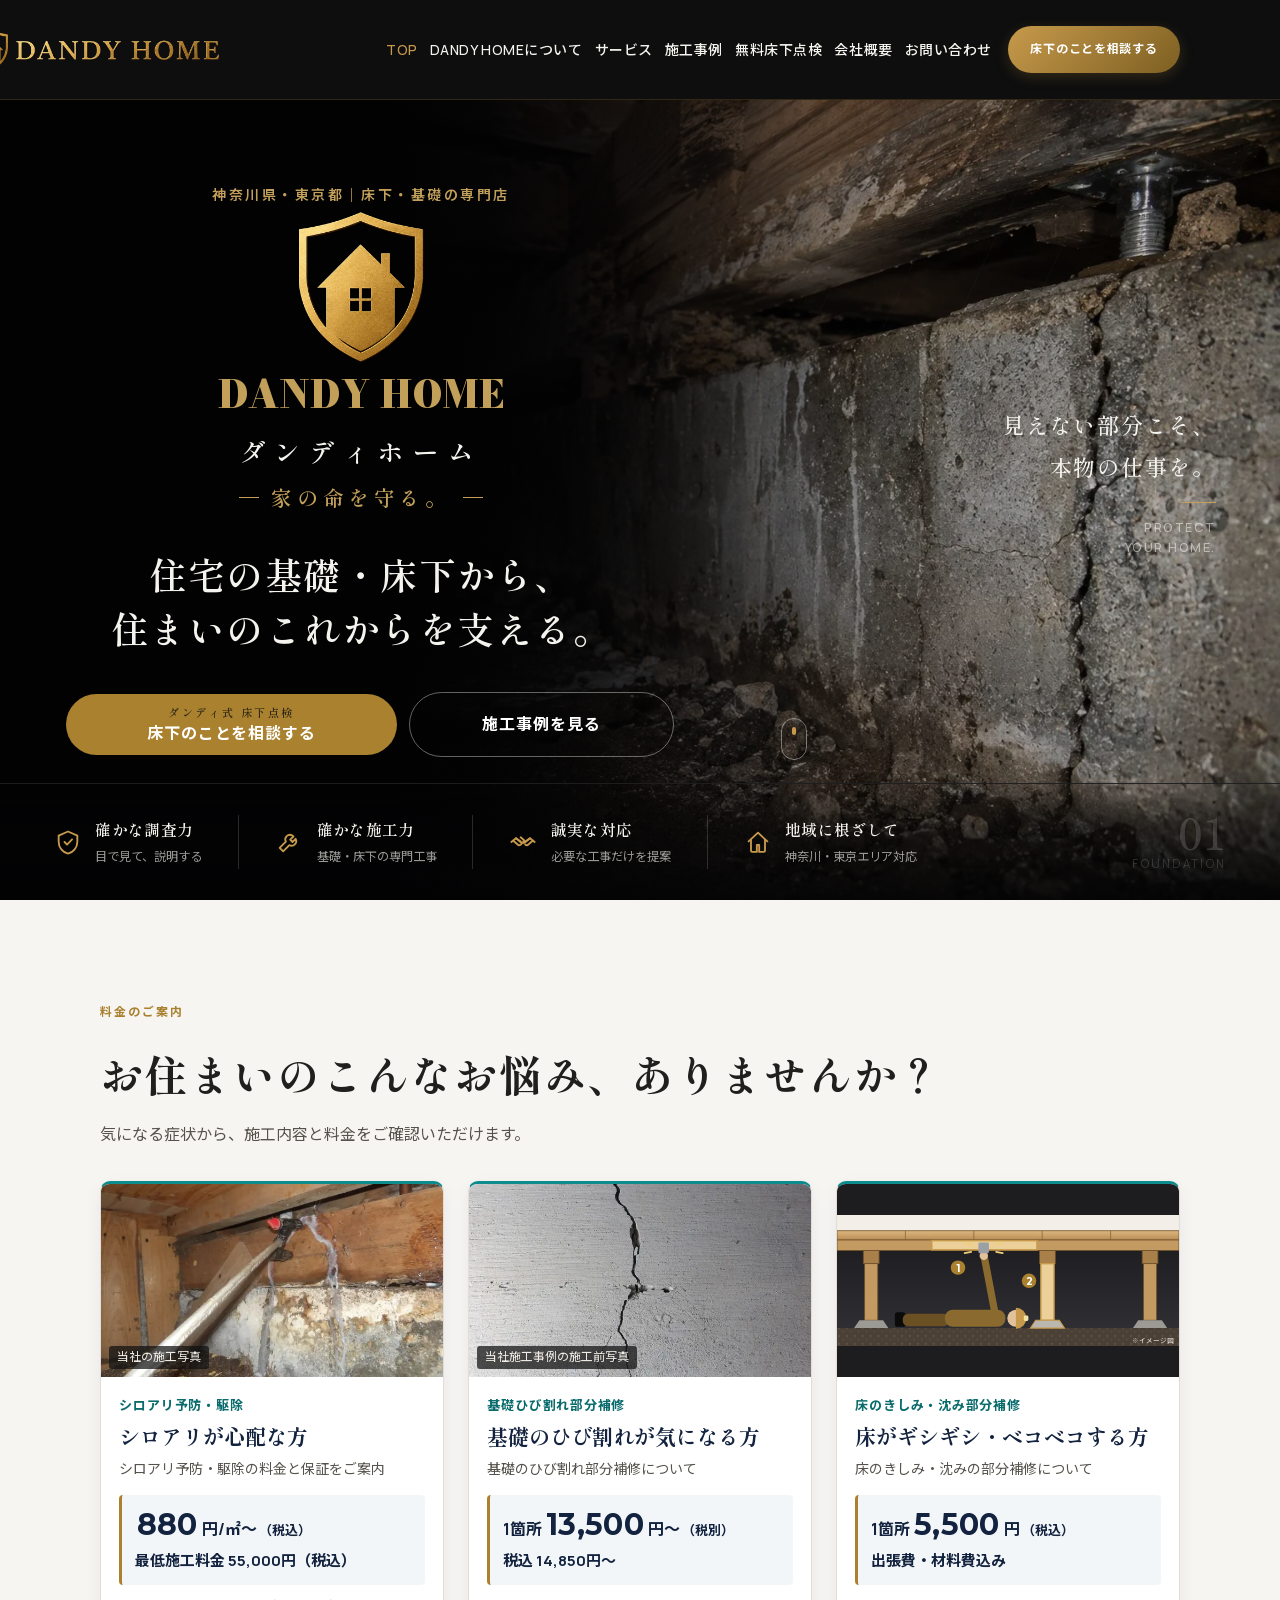
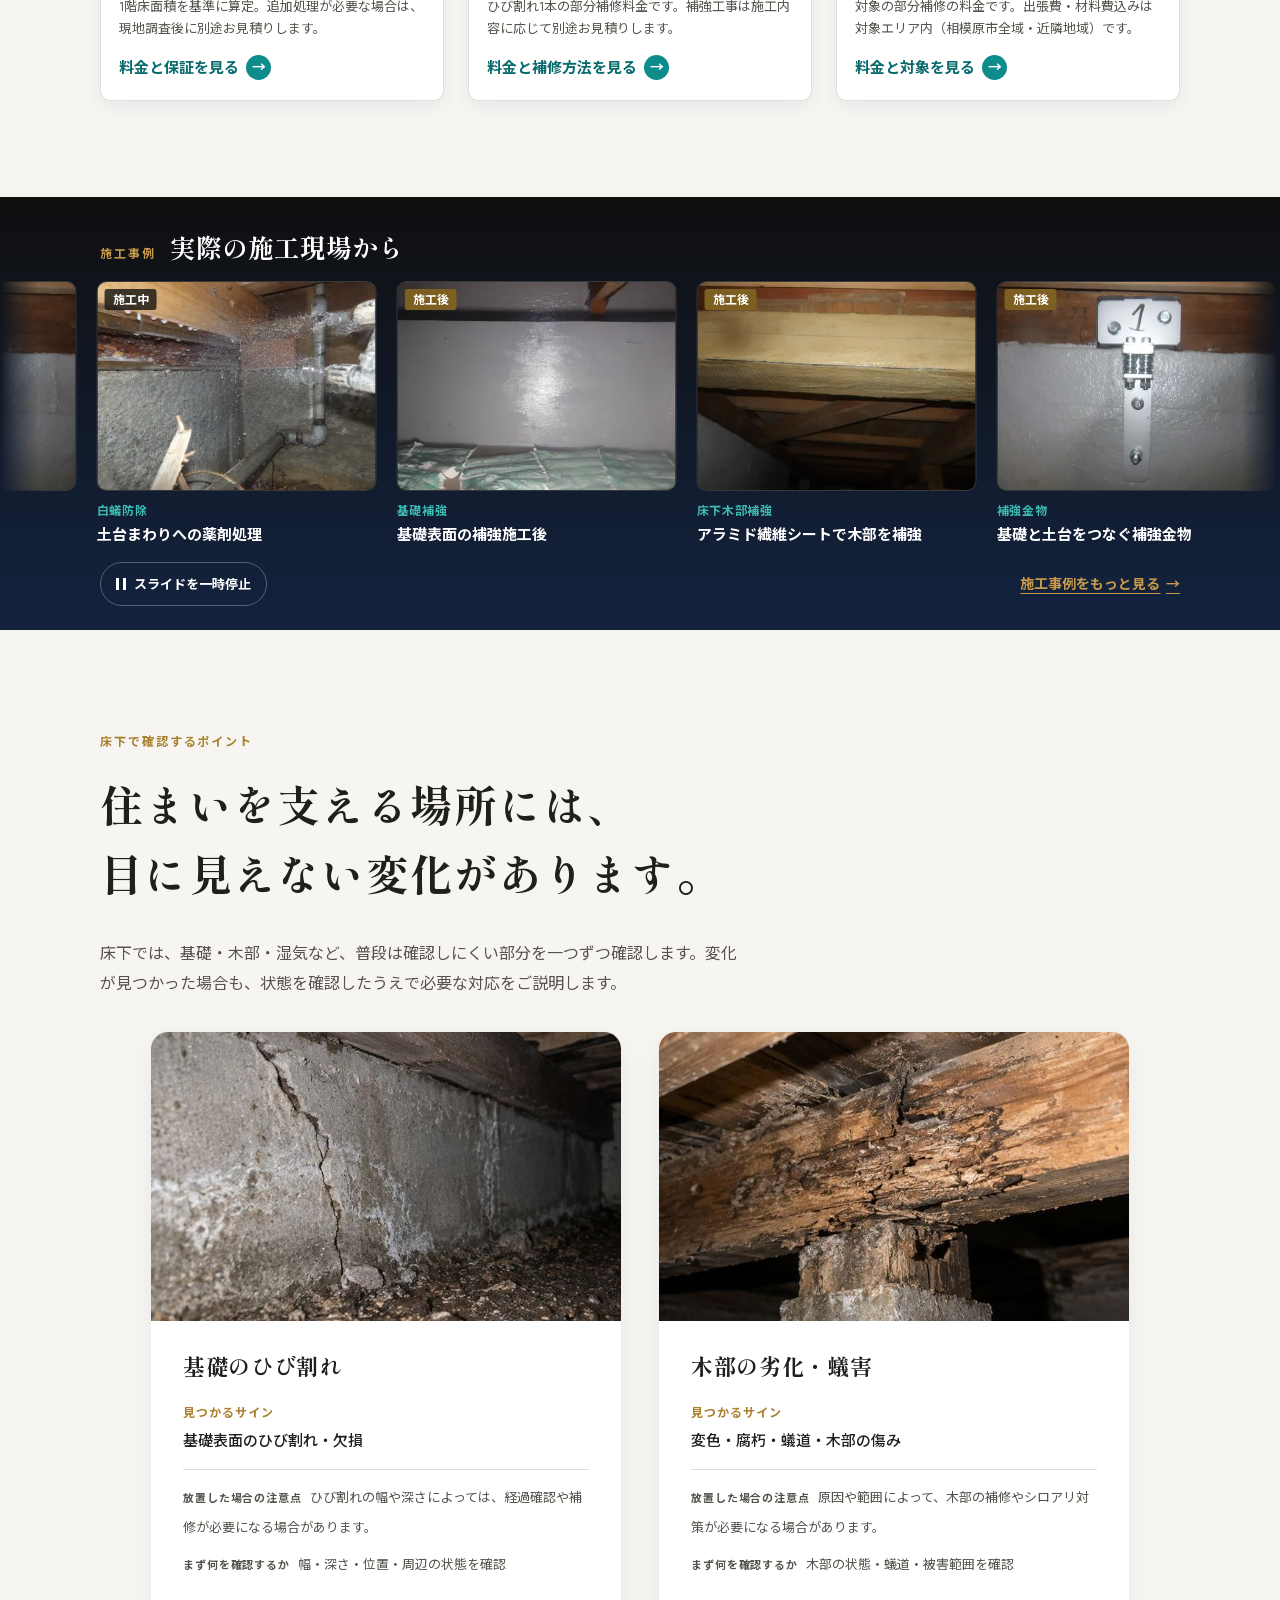
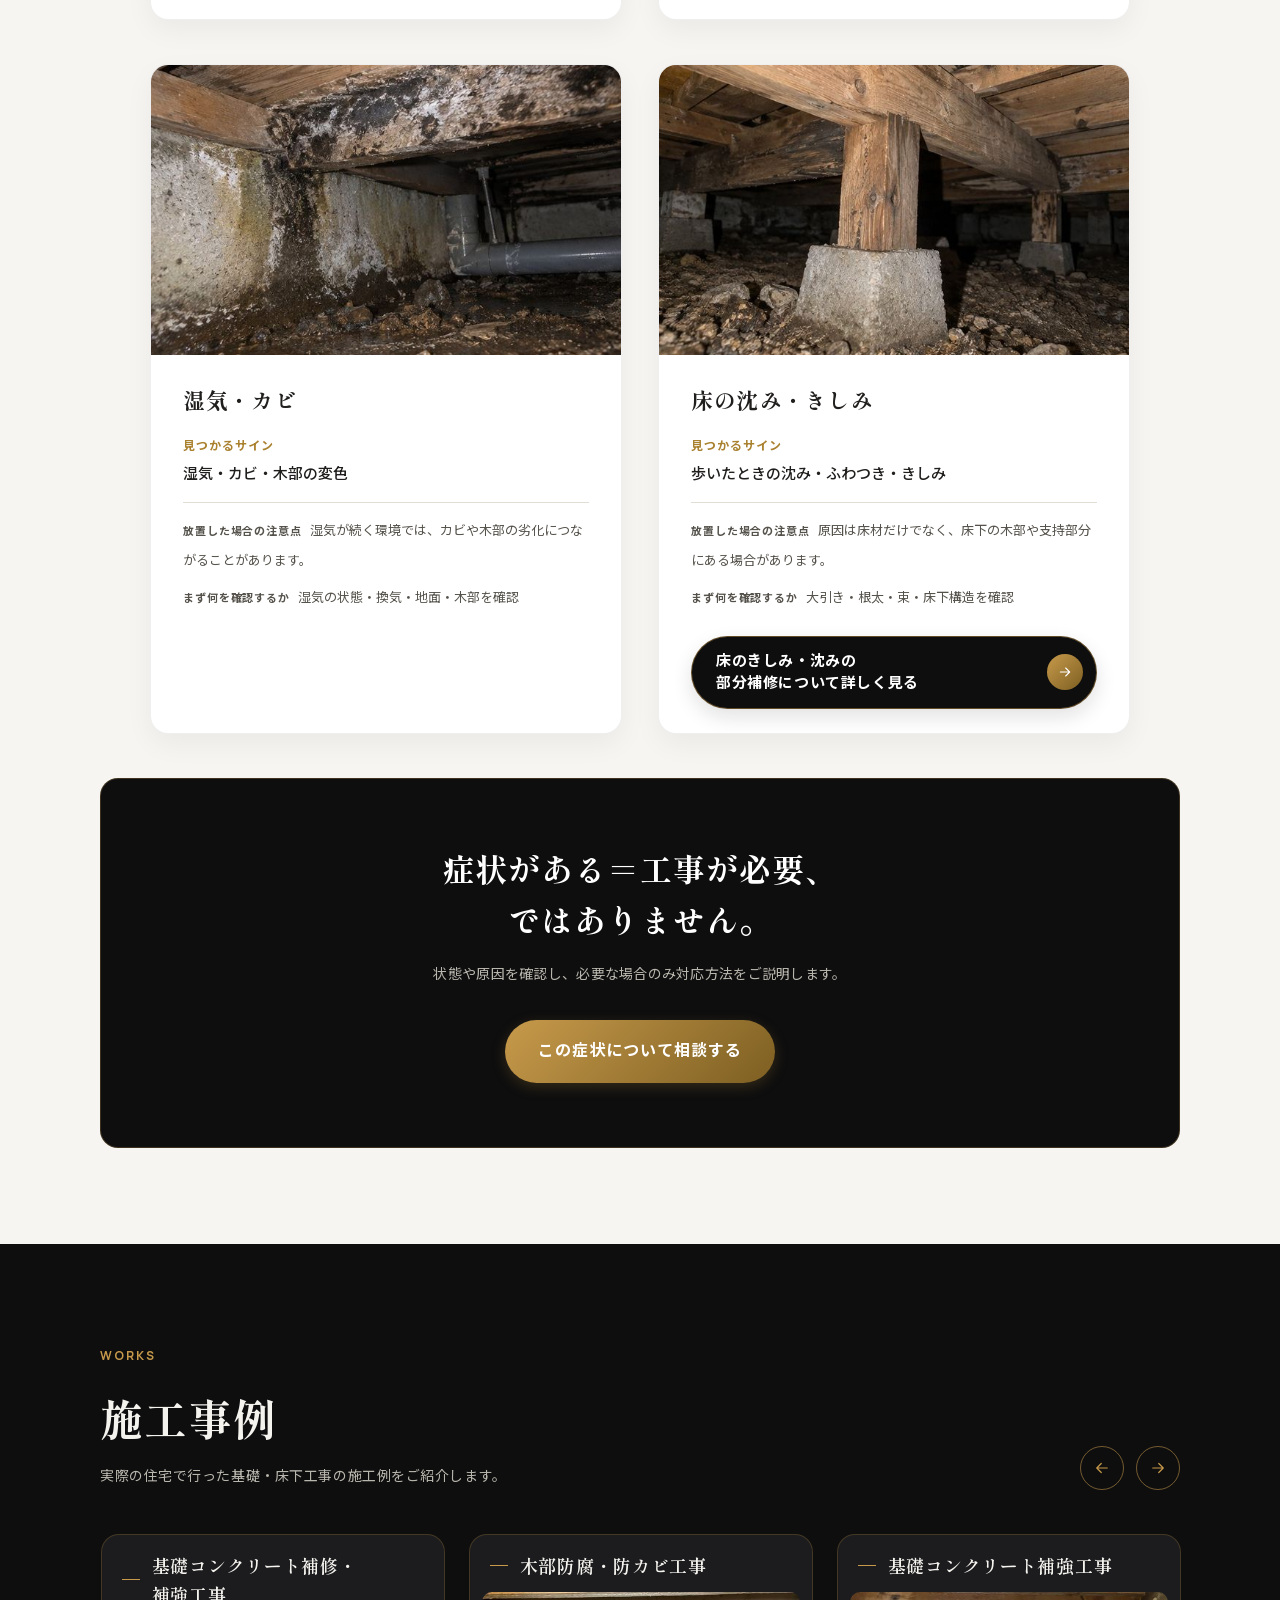
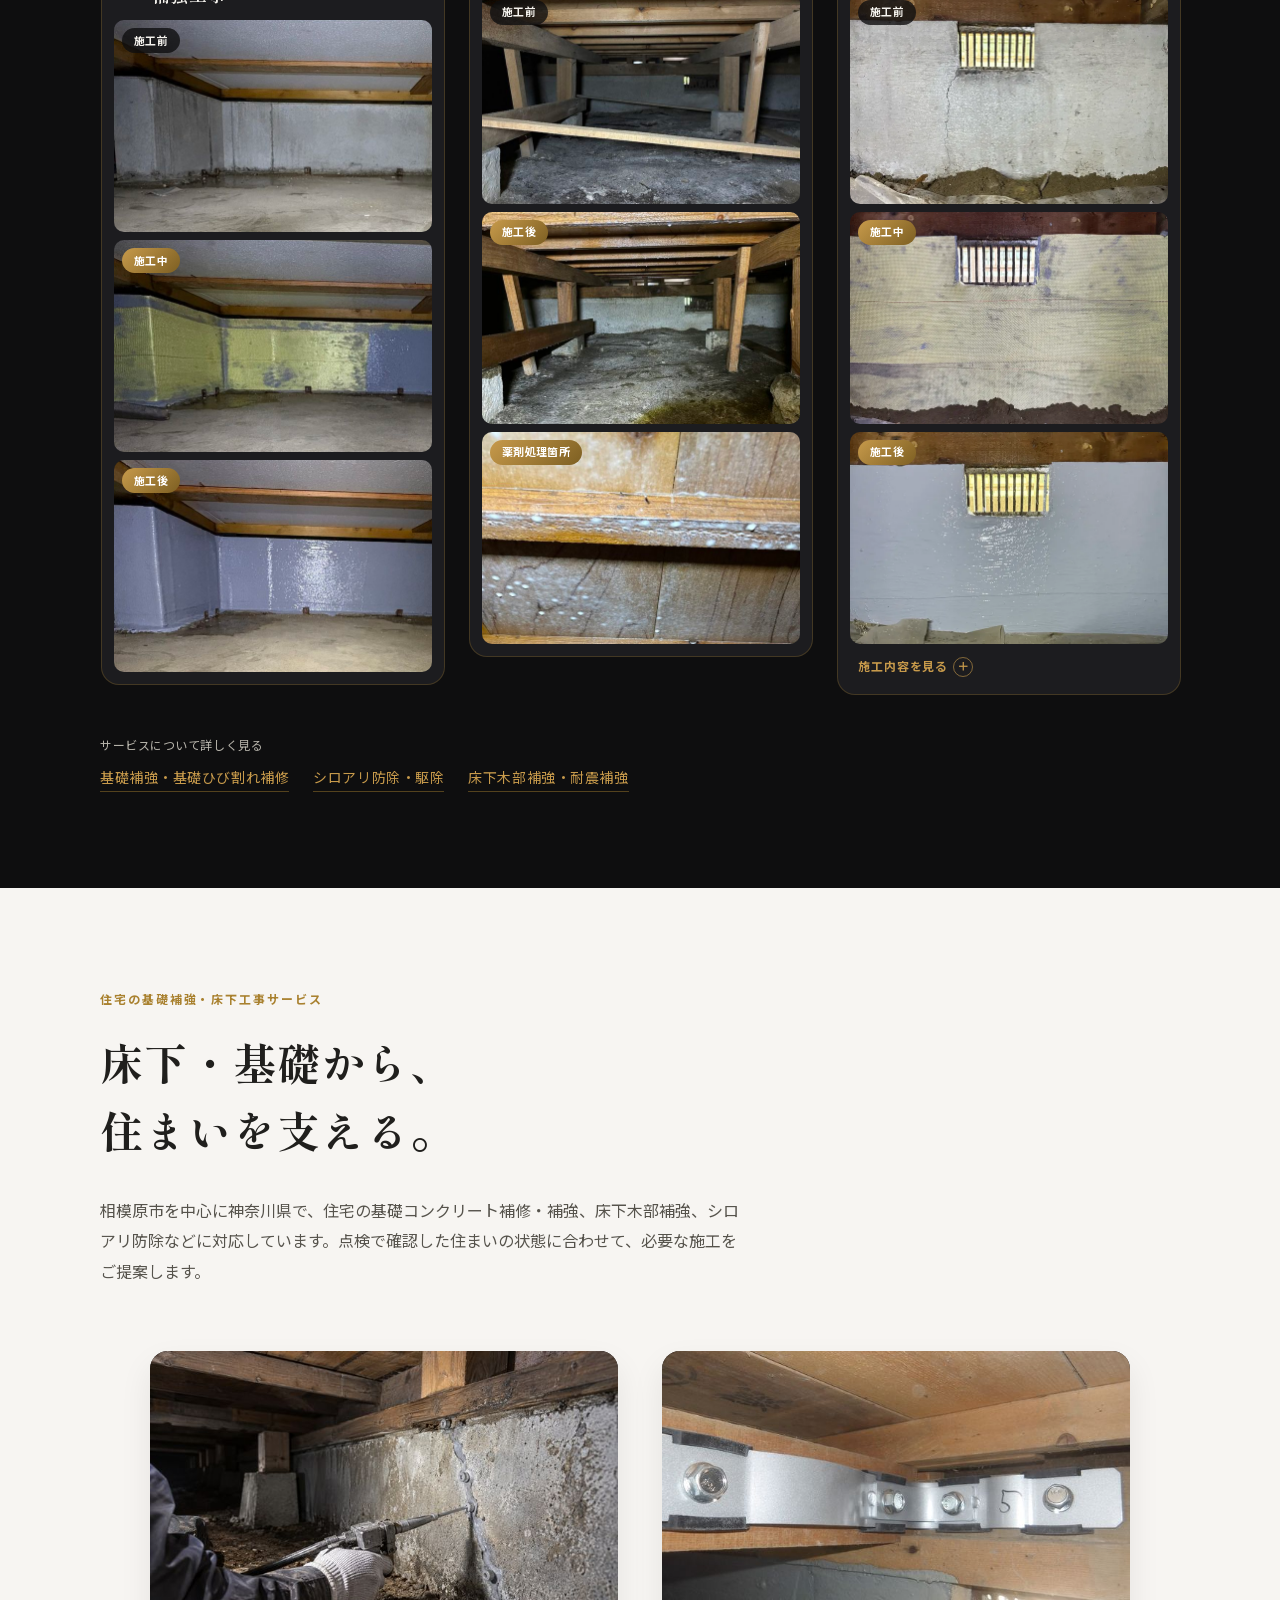
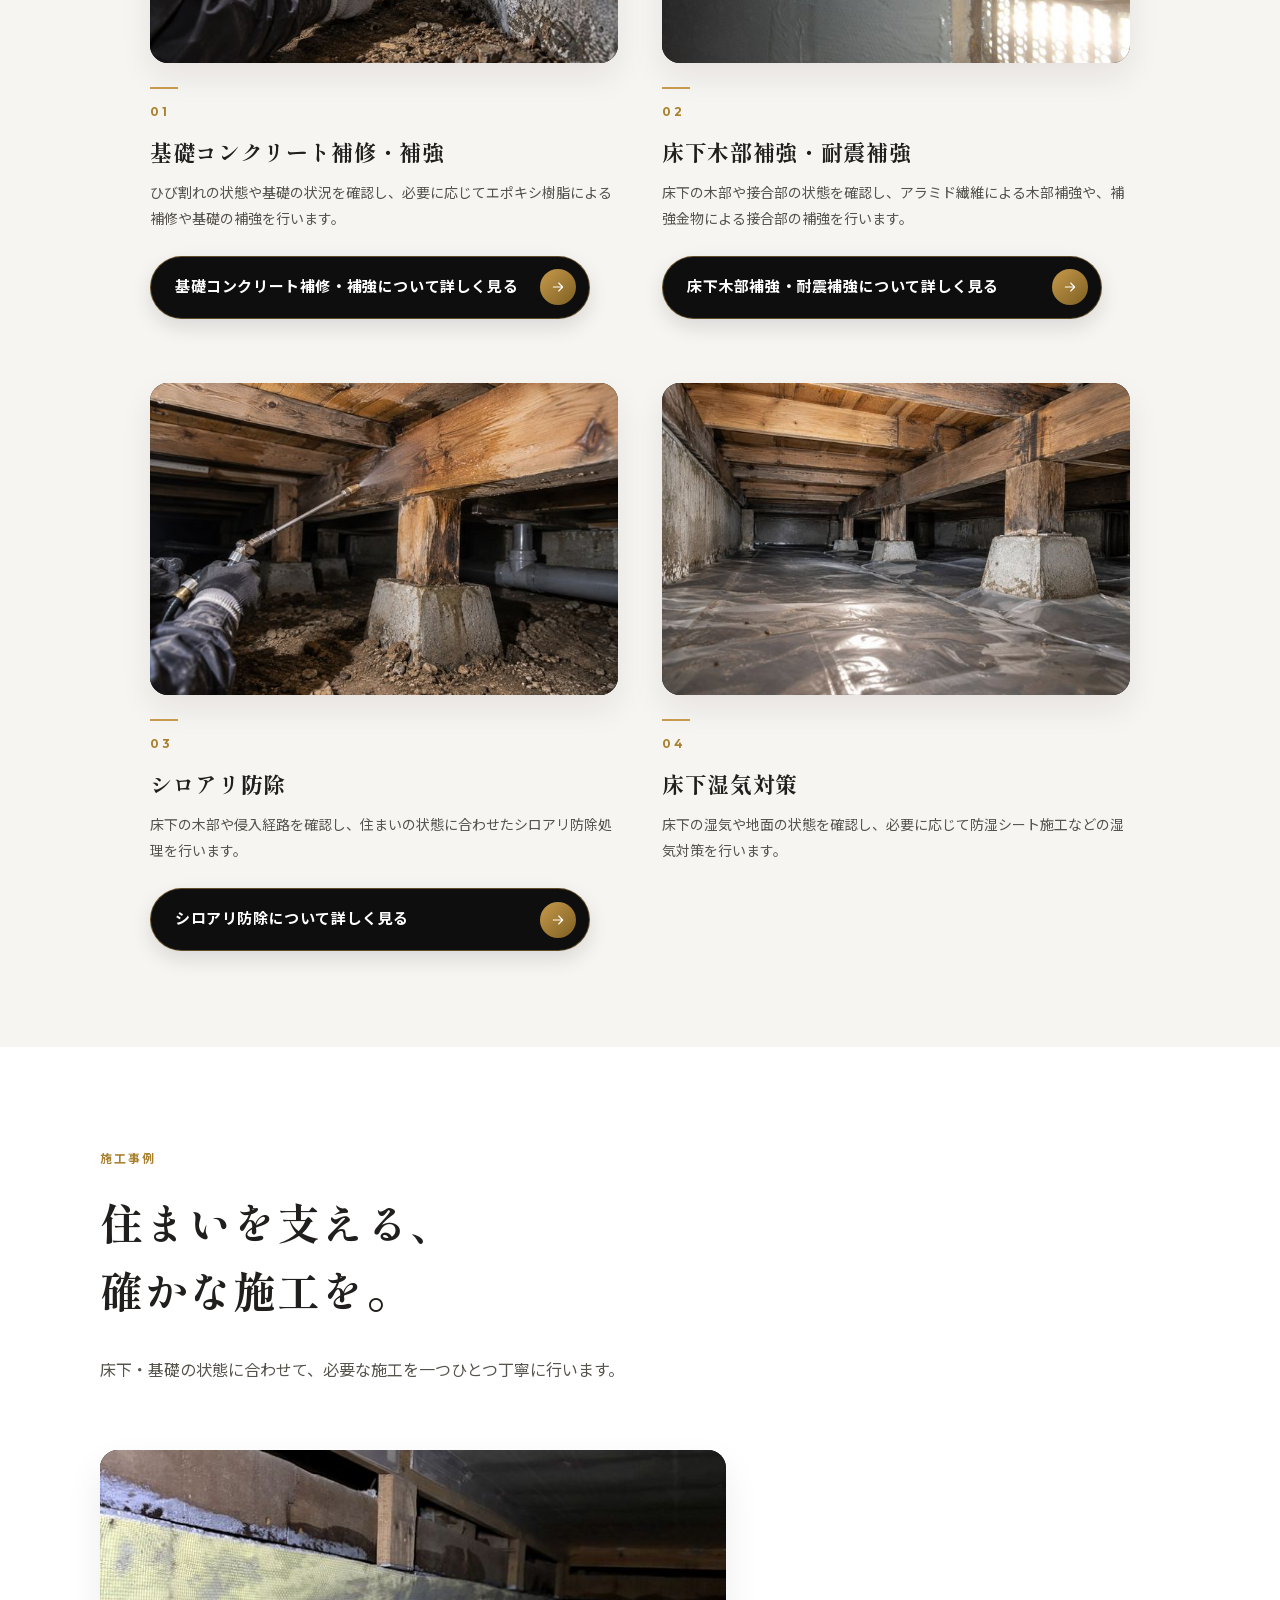
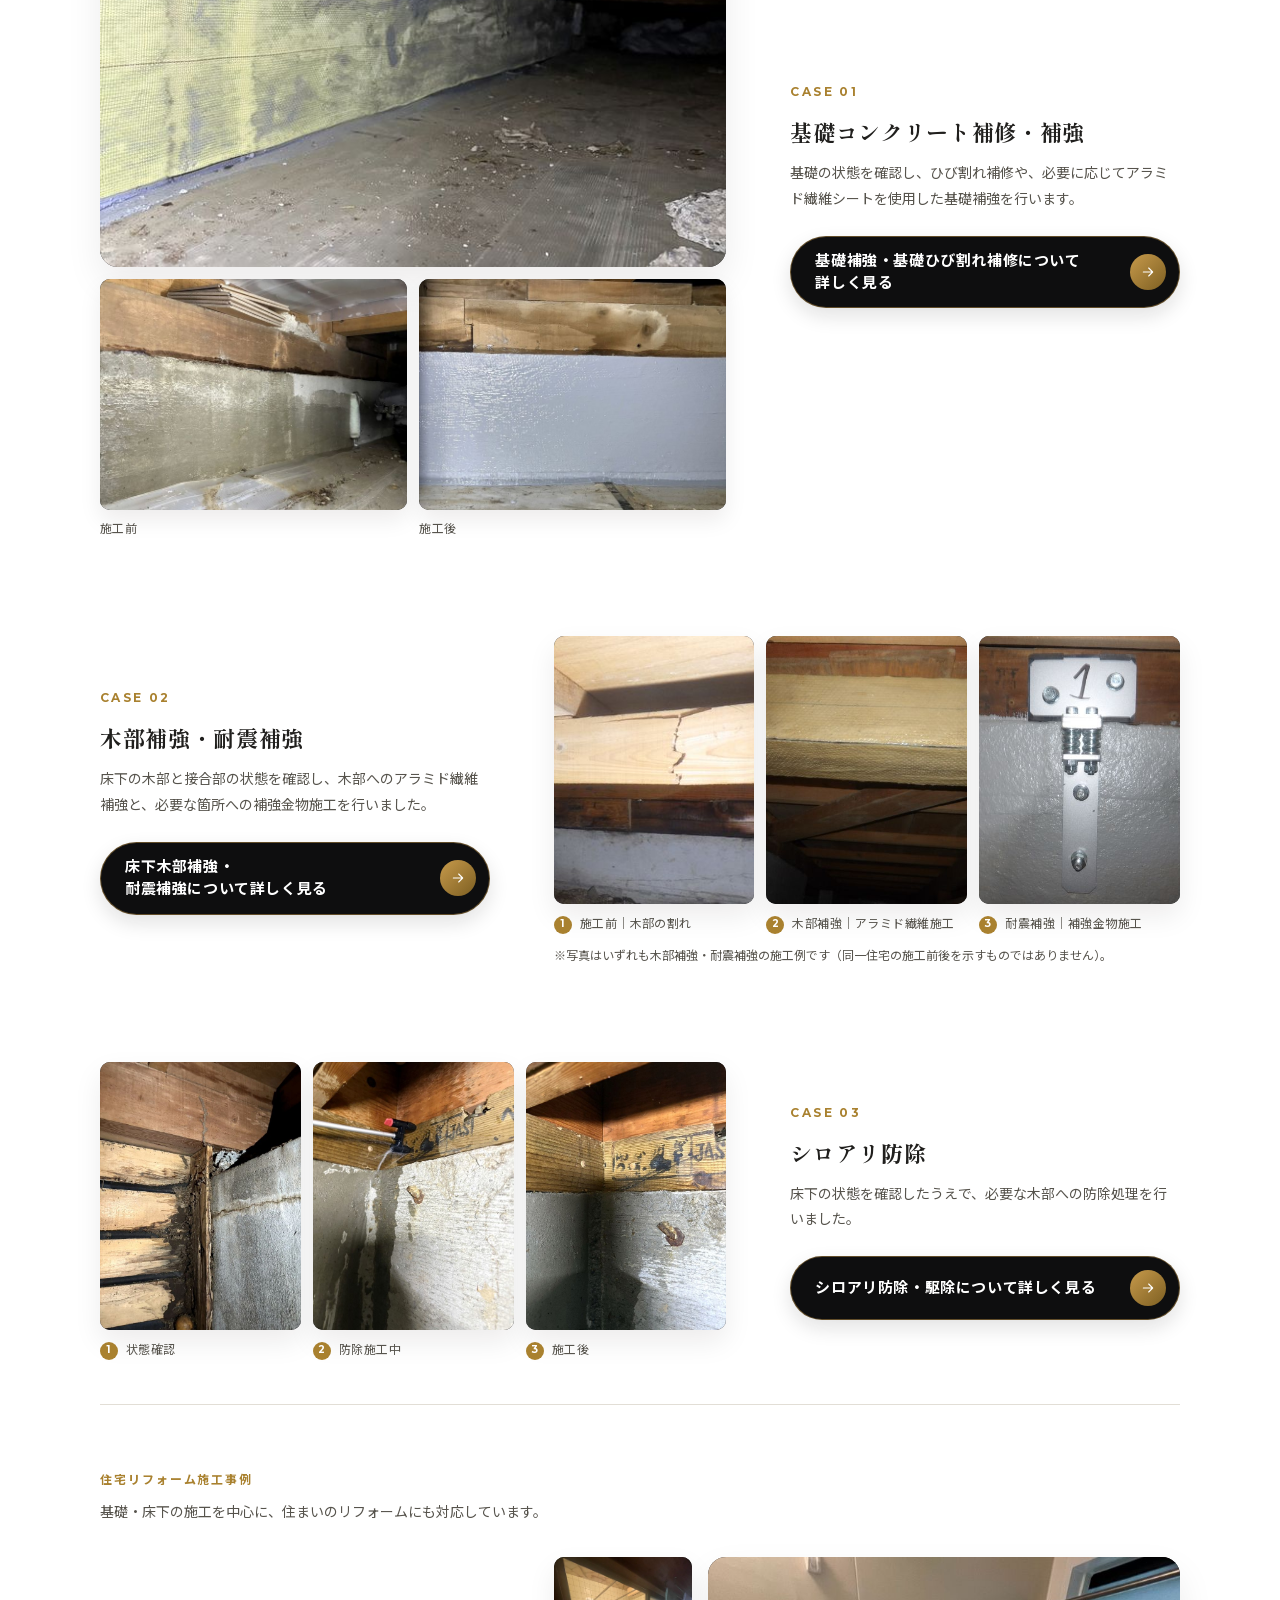
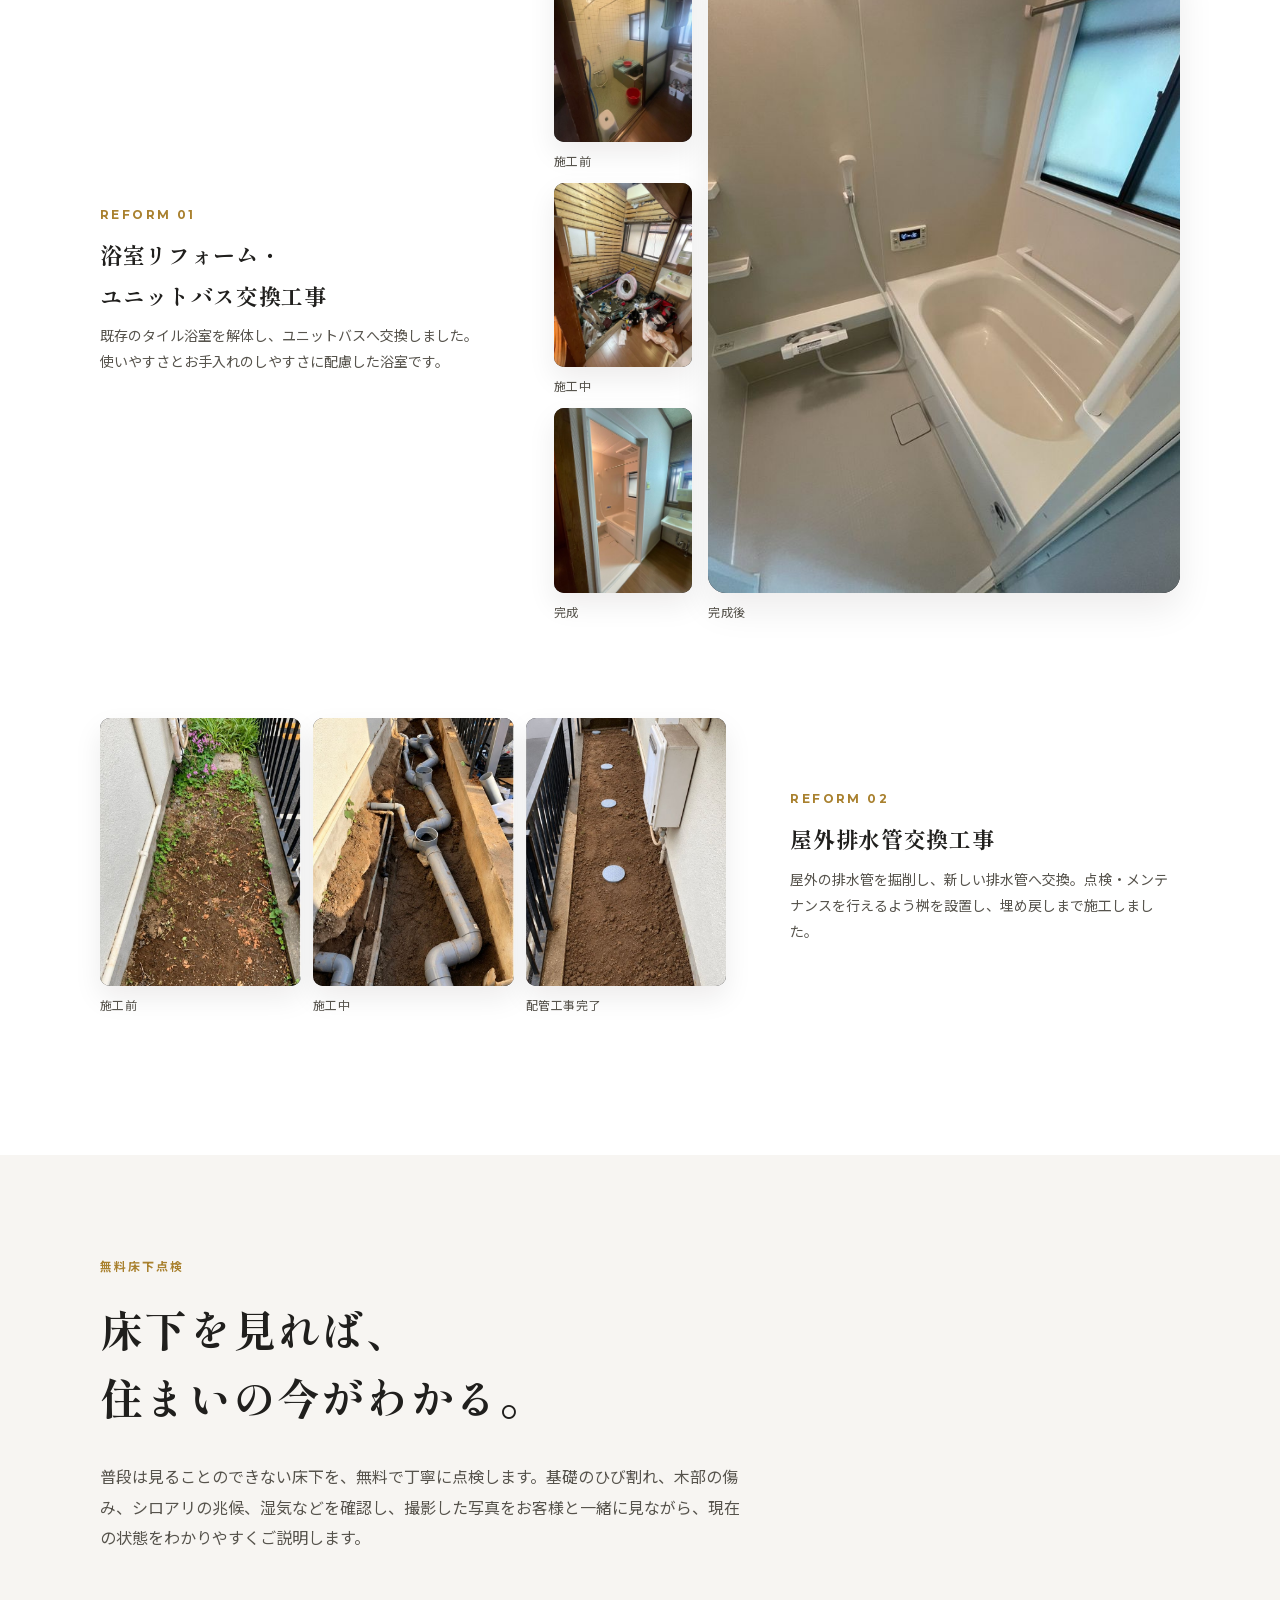
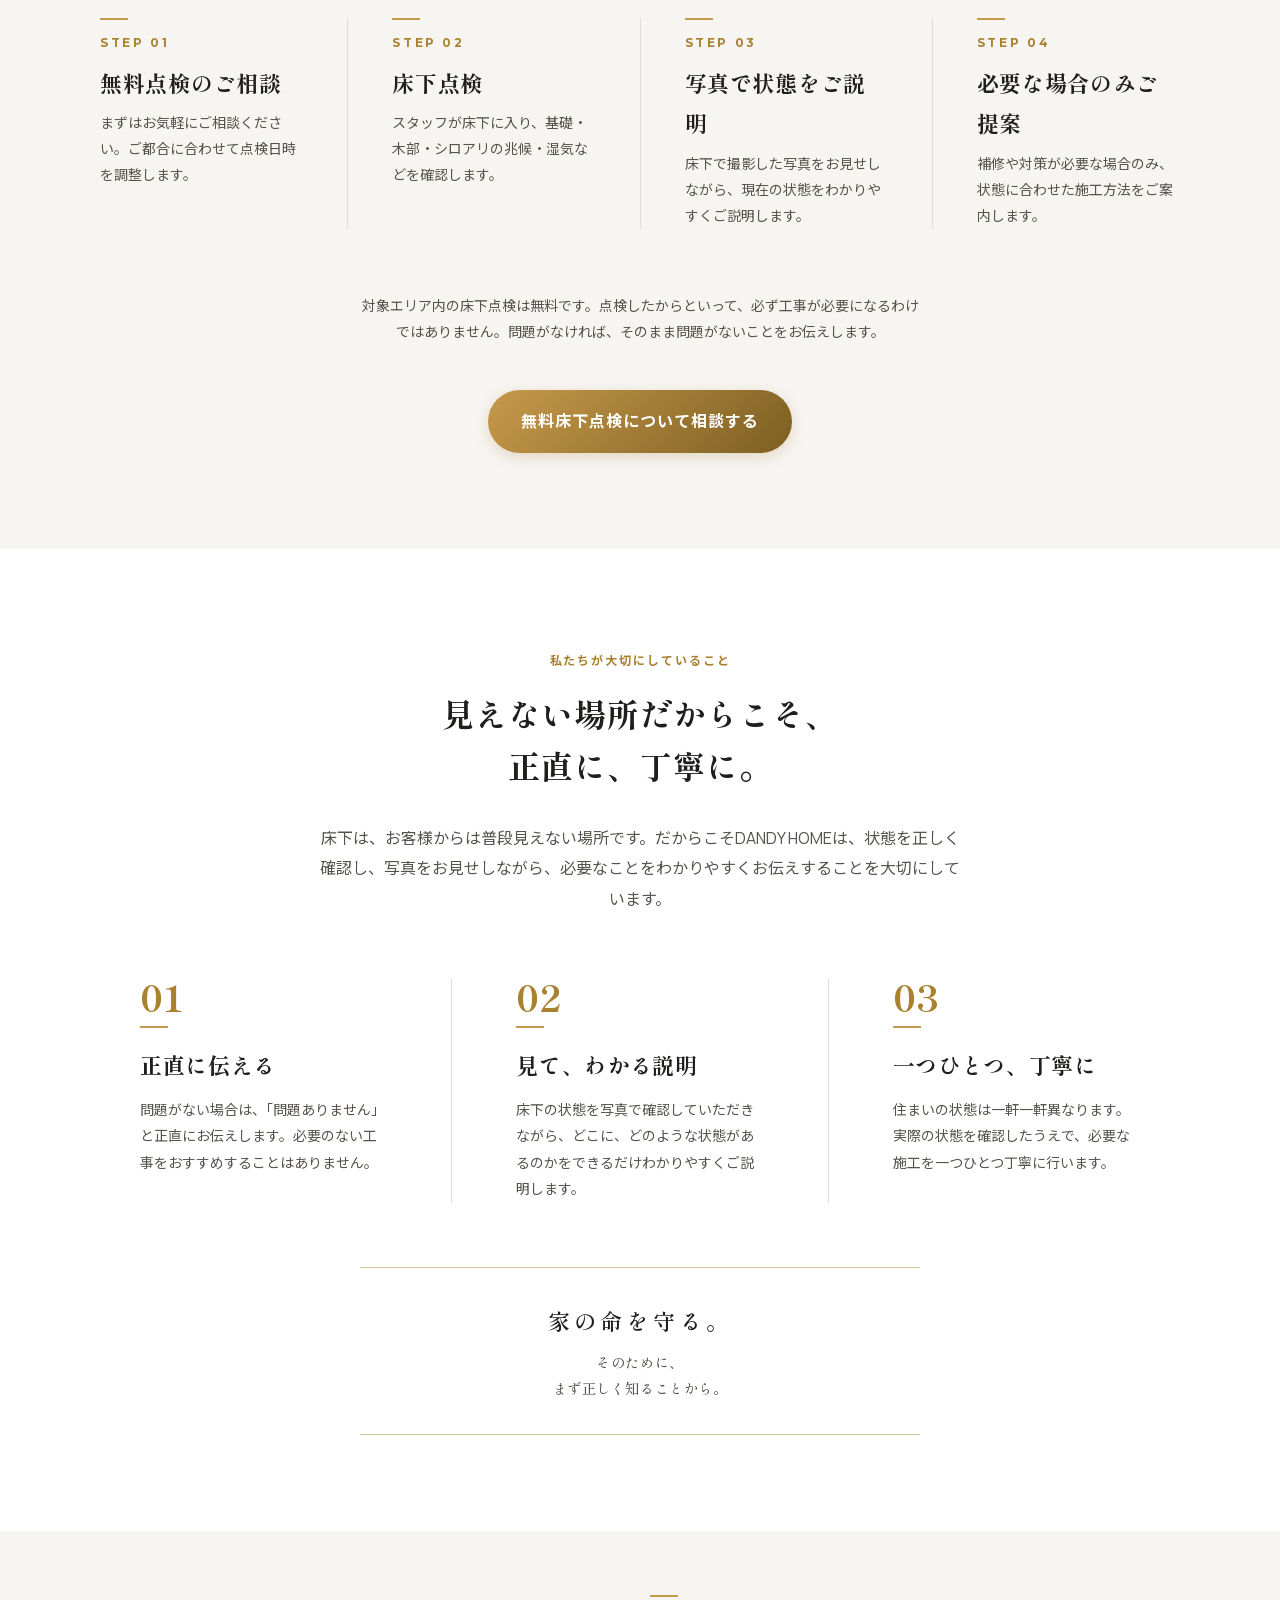
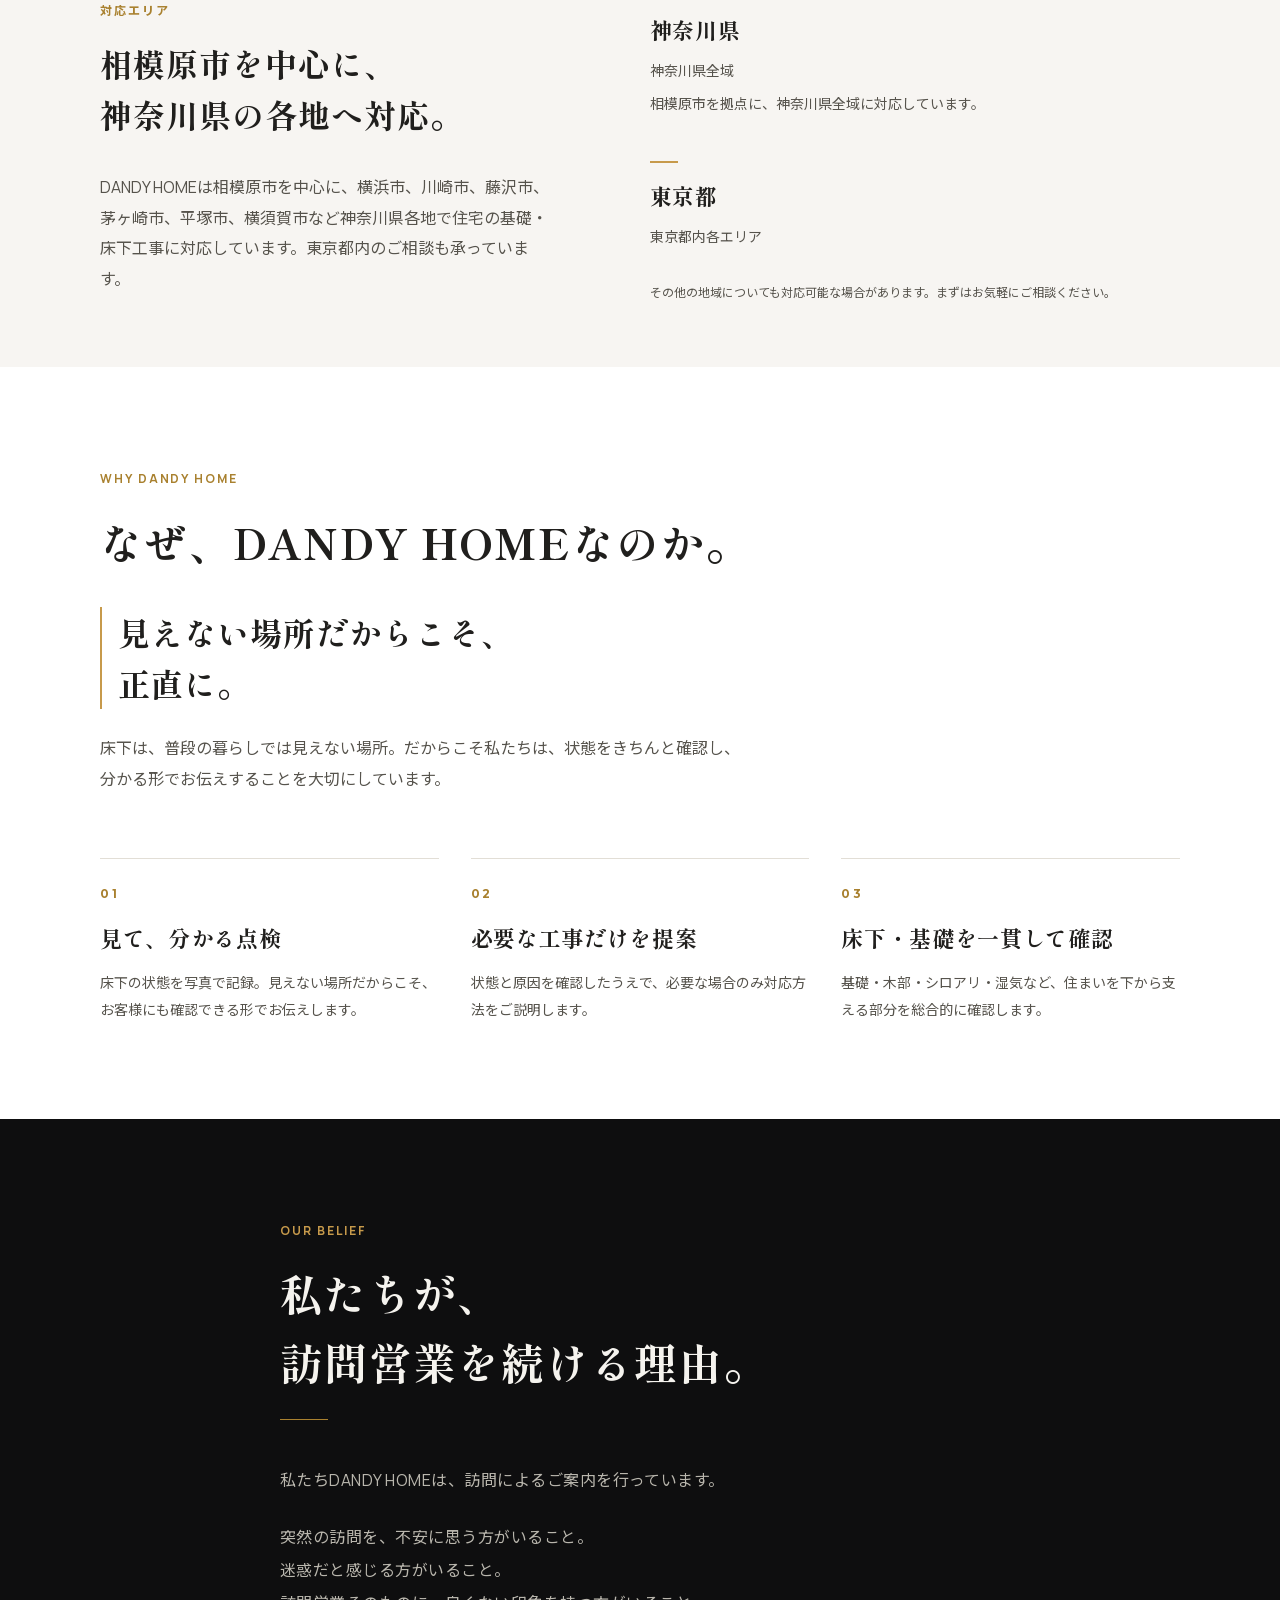
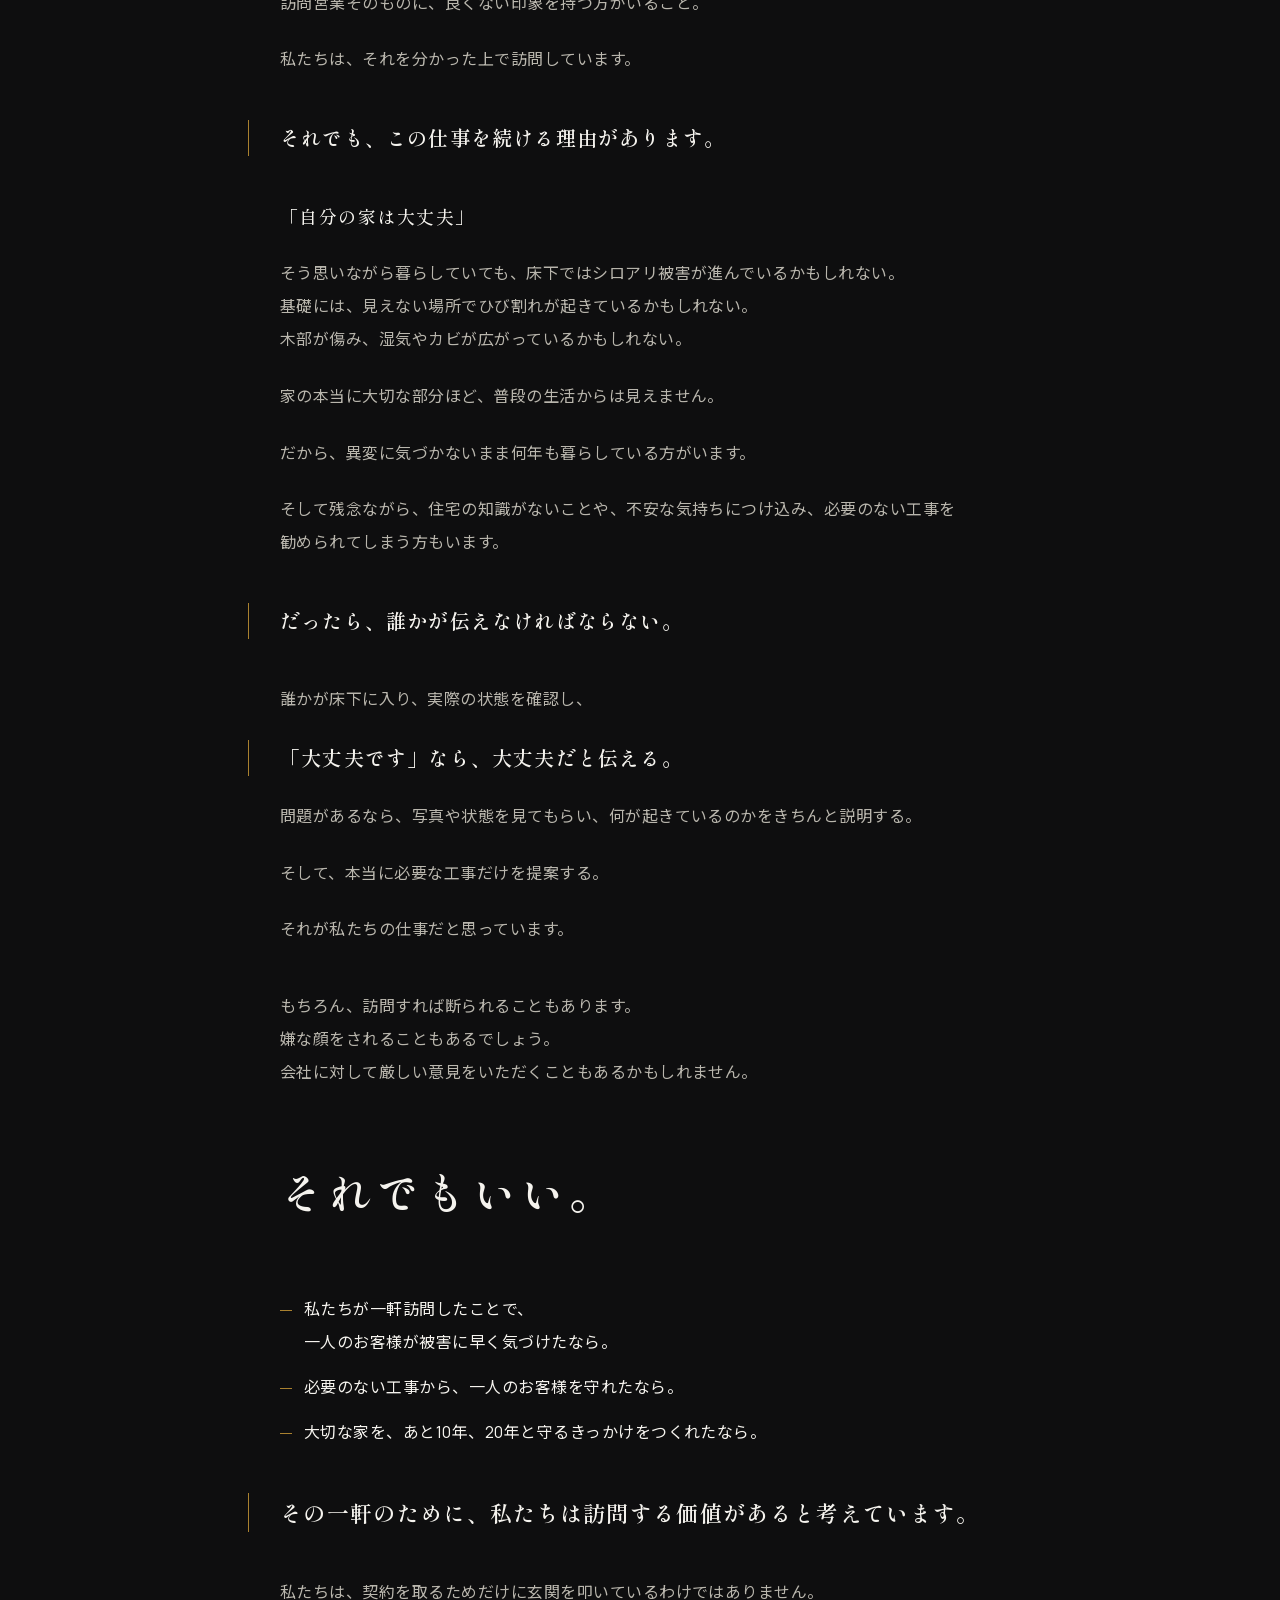
==== commit c87a1983: "トップページに料金ページへの導線と施工事例の自動ループスライダーを追加 - ファーストビュー直後に料金ページ3つ（/shiroari/・/foundation-crack/・/floor-repair" ====
--- a/index.html
+++ b/index.html
@@ -296,6 +296,154 @@
     </div>
   </section>
 
+  <!-- 料金ページへの導線（2026-11-17 追加）。症状から3つの料金LPへ進めるようにする。
+       ・料金は各LPの確定表記と同じ（白蟻：880円/㎡〜・最低55,000円（税込）／基礎ひび割れ：1箇所13,500円〜（税別）・税込14,850円〜／床：1箇所5,500円（税込））。
+         各LPの料金を変えたときは、ここも必ず合わせる。
+       ・カード全体をクリックできる（見出しのリンクを ::after でカード全面に広げる）。読み上げのリンク名は見出しのみ。
+       ・スタイルは css/home-lp-links.css（css/style.css は変更しない）。ファーストビューの表示を遅らせないよう、このセクションの直前で読み込む。 -->
+  <link rel="stylesheet" href="/css/home-lp-links.css?v=20261117-1">
+  <section class="section hl" id="price-menu" aria-labelledby="hl-title">
+    <div class="container">
+      <p class="section-eyebrow">料金のご案内</p>
+      <h2 class="section-title hl__title" id="hl-title"><span class="sp-phrase">お住まいの</span><span class="sp-phrase">こんなお悩み、</span><span class="sp-phrase">ありませんか？</span></h2>
+      <p class="hl__lead">気になる症状から、施工内容と料金をご確認いただけます。</p>
+      <ul class="hl__cards">
+        <li class="hl-card">
+          <div class="hl-card__media">
+            <img src="/images/shiroari/shiroari-hero-640.webp" srcset="/images/shiroari/shiroari-hero-640.webp 640w, /images/shiroari/shiroari-hero-1000.webp 1000w" sizes="(min-width: 1120px) 340px, (min-width: 1024px) calc(33vw - 34px), (min-width: 600px) 560px, calc(100vw - 40px)" alt="床下の木部と基礎まわりに薬剤を処理している施工中の様子" width="640" height="480" loading="lazy" decoding="async">
+            <span class="hl-card__label">当社の施工写真</span>
+          </div>
+          <div class="hl-card__body">
+            <p class="hl-card__tag">シロアリ予防・駆除</p>
+            <h3 class="hl-card__title"><a class="hl-card__link" href="/shiroari/" data-ga-event="select_content" data-ga-content-id="termite_lp" data-ga-position="home_price_menu">シロアリが心配な方</a></h3>
+            <p class="hl-card__desc">シロアリ予防・駆除の料金と保証をご案内</p>
+            <div class="hl-card__price">
+              <p class="hl-card__main"><b>880</b>円/㎡〜<span>（税込）</span></p>
+              <p class="hl-card__sub">最低施工料金 55,000円（税込）</p>
+            </div>
+            <p class="hl-card__note">1階床面積を基準に算定。追加処理が必要な場合は、現地調査後に別途お見積りします。</p>
+            <p class="hl-card__more" aria-hidden="true">料金と保証を見る<span class="hl-card__arrow">→</span></p>
+          </div>
+        </li>
+        <li class="hl-card">
+          <div class="hl-card__media">
+            <img src="/images/foundation-crack/crack-hero-640.webp" srcset="/images/foundation-crack/crack-hero-640.webp 640w, /images/foundation-crack/crack-hero-960.webp 960w" sizes="(min-width: 1120px) 340px, (min-width: 1024px) calc(33vw - 34px), (min-width: 600px) 560px, calc(100vw - 40px)" alt="床下の基礎コンクリートに入った縦方向のひび割れ" width="640" height="480" loading="lazy" decoding="async">
+            <span class="hl-card__label">当社施工事例の施工前写真</span>
+          </div>
+          <div class="hl-card__body">
+            <p class="hl-card__tag">基礎ひび割れ部分補修</p>
+            <h3 class="hl-card__title"><a class="hl-card__link" href="/foundation-crack/" data-ga-event="select_content" data-ga-content-id="foundation_crack_lp" data-ga-position="home_price_menu">基礎のひび割れが気になる方</a></h3>
+            <p class="hl-card__desc">基礎のひび割れ部分補修について</p>
+            <div class="hl-card__price">
+              <p class="hl-card__main">1箇所<b>13,500</b>円〜<span>（税別）</span></p>
+              <p class="hl-card__sub">税込 14,850円〜</p>
+            </div>
+            <p class="hl-card__note">ひび割れ1本の部分補修料金です。補強工事は施工内容に応じて別途お見積りします。</p>
+            <p class="hl-card__more" aria-hidden="true">料金と補修方法を見る<span class="hl-card__arrow">→</span></p>
+          </div>
+        </li>
+        <li class="hl-card">
+          <div class="hl-card__media hl-card__media--illust">
+            <svg class="hl-card__svg" viewBox="0 0 260 100" preserveAspectRatio="xMidYMid meet" role="img" aria-label="床下にもぐり、既存の根太に新しい根太を添わせて補強し、新しい床束を設置して支える様子の断面イラスト（イメージ図）"><defs><pattern id="hl-ground" width="6" height="6" patternUnits="userSpaceOnUse"><rect width="6" height="6" fill="#4b4036"/><circle cx="1.5" cy="2" r=".7" fill="#6b5b4b"/><circle cx="4.5" cy="4.6" r=".6" fill="#5e5043"/></pattern><linearGradient id="hl-wood" x1="0" y1="0" x2="0" y2="1"><stop offset="0" stop-color="#dcb780"/><stop offset="1" stop-color="#b98d55"/></linearGradient><linearGradient id="hl-under" x1="0" y1="0" x2="0" y2="1"><stop offset="0" stop-color="#1d1d20"/><stop offset="1" stop-color="#2e2e33"/></linearGradient></defs>
+          <rect width="260" height="12" fill="#f3efe8"/>
+          <rect y="19" width="260" height="67" fill="url(#hl-under)"/>
+          <rect y="86" width="260" height="14" fill="url(#hl-ground)"/>
+          <rect y="12" width="260" height="7" fill="url(#hl-wood)" stroke="#7a5a30" stroke-width=".6"/>
+          <path d="M52 12v7M104 12v7M156 12v7M208 12v7" stroke="#8a6638" stroke-width=".6"/>
+          <rect y="19" width="260" height="8" fill="#c39a62" stroke="#6e5029" stroke-width=".6"/>
+          <!-- 追加した根太（既存の根太に添わせて固定） -->
+          <rect x="72" y="19.5" width="80" height="7" fill="#ecd09a" stroke="#c79a4b" stroke-width="1.1"/>
+          <g fill="#a97f4a" stroke="#6e5029" stroke-width=".6"><rect x="20" y="27" width="12" height="10"/><rect x="154" y="27" width="12" height="10"/><rect x="232" y="27" width="12" height="10"/></g>
+          <g fill="#c39a62" stroke="#6e5029" stroke-width=".6"><rect x="21" y="37" width="10" height="43"/><rect x="233" y="37" width="10" height="43"/></g>
+          <g fill="#9c9a94"><path d="M17 80h18l4 6h-26z"/><path d="M229 80h18l4 6h-26z"/></g>
+          <!-- 新しく設置した床束（1本） -->
+          <rect x="155" y="37" width="10" height="43" fill="#ecd09a" stroke="#c79a4b" stroke-width="1.1"/>
+          <path d="M151 80h18l4 6h-26z" fill="#b9b7b0" stroke="#c79a4b" stroke-width=".8"/>
+          <circle cx="146" cy="50" r="5.5" fill="#a9812f"/><text x="146" y="53.2" text-anchor="middle" font-family="Montserrat, sans-serif" font-weight="700" font-size="8" fill="#fff">2</text>
+
+          <!-- 床下で作業する人（仰向け） -->
+          <rect x="44" y="74" width="8" height="11" rx="2" fill="#0b0b0c"/>
+          <rect x="50" y="75" width="35" height="9.5" rx="4" fill="#6a5023"/>
+          <rect x="82" y="72" width="46" height="13" rx="6" fill="#8a6a2e"/>
+          <circle cx="136" cy="78.5" r="6.5" fill="#e2c29a"/>
+          <path d="M136 70.5 A8 8 0 0 1 136 86.5 Z" fill="#c79a4b"/>
+          <rect x="142" y="76.5" width="3.5" height="4" rx="1" fill="#f3e3a6"/>
+          <path d="M120 74 L112 32" stroke="#8a6a2e" stroke-width="5.5" stroke-linecap="round"/>
+          <circle cx="111.6" cy="31" r="3.2" fill="#e2c29a"/>
+          <rect x="107.5" y="21" width="8" height="8" rx="1" fill="#9aa0a6"/>
+          <g stroke="#f0cf7a" stroke-width="1.3" stroke-linecap="round"><path d="M103 23 l-5 -2"/><path d="M120 23 l5 -2"/><path d="M102 28 l-5 1"/><path d="M121 28 l5 1"/></g>
+          <circle cx="92" cy="40" r="5.5" fill="#a9812f"/><text x="92" y="43.2" text-anchor="middle" font-family="Montserrat, sans-serif" font-weight="700" font-size="8" fill="#fff">1</text>
+          <text x="256" y="97" text-anchor="end" font-family="Noto Sans JP, sans-serif" font-weight="500" font-size="5" fill="#e9e6e0" opacity=".85">※イメージ図</text>
+        </svg>
+          </div>
+          <div class="hl-card__body">
+            <p class="hl-card__tag">床のきしみ・沈み部分補修</p>
+            <h3 class="hl-card__title"><a class="hl-card__link" href="/floor-repair/" data-ga-event="select_content" data-ga-content-id="floor_repair_lp" data-ga-position="home_price_menu">床がギシギシ・ベコベコする方</a></h3>
+            <p class="hl-card__desc">床のきしみ・沈みの部分補修について</p>
+            <div class="hl-card__price">
+              <p class="hl-card__main">1箇所<b>5,500</b>円<span>（税込）</span></p>
+              <p class="hl-card__sub">出張費・材料費込み</p>
+            </div>
+            <p class="hl-card__note">対象の部分補修の料金です。出張費・材料費込みは対象エリア内（相模原市全域・近隣地域）です。</p>
+            <p class="hl-card__more" aria-hidden="true">料金と対象を見る<span class="hl-card__arrow">→</span></p>
+          </div>
+        </li>
+      </ul>
+    </div>
+  </section>
+
+  <!-- 施工事例の自動ループスライダー（2026-11-18 追加）。自社の施工写真のみ（説明は既存サイトの写真説明に基づく）。
+       動きは js/home-works-loop.js、見た目は css/home-works-strip.css。JavaScriptが無効のときは横スクロールで4枚を見られる。 -->
+  <link rel="stylesheet" href="/css/home-works-strip.css?v=20261118-1">
+  <section class="hw" id="works-strip" aria-labelledby="hw-title">
+    <div class="container">
+      <div class="hw__head">
+        <p class="section-eyebrow section-eyebrow--light">施工事例</p>
+        <h2 class="hw__title" id="hw-title">実際の施工現場から</h2>
+      </div>
+    </div>
+    <div class="hw__scroller" tabindex="0" aria-label="施工事例の写真（横にスクロールできます）">
+      <ul class="hw__track">
+          <li class="hw-card">
+            <figure class="hw-card__media">
+              <img src="/images/home-works/termite-480.webp" srcset="/images/home-works/termite-480.webp 480w, /images/home-works/termite-640.webp 640w" sizes="(min-width: 1120px) 262px, (min-width: 1024px) calc(25vw - 30px), (min-width: 600px) 300px, 74vw" alt="被害のある土台まわりに薬剤を散布している施工中の様子" width="640" height="480" loading="lazy" decoding="async">
+              <figcaption class="hw-card__label">施工中</figcaption>
+            </figure>
+            <p class="hw-card__tag">白蟻防除</p>
+            <p class="hw-card__title">土台まわりへの薬剤処理</p>
+          </li>
+          <li class="hw-card">
+            <figure class="hw-card__media">
+              <img src="/images/home-works/foundation-after-480.webp" srcset="/images/home-works/foundation-after-480.webp 480w, /images/home-works/foundation-after-640.webp 640w" sizes="(min-width: 1120px) 262px, (min-width: 1024px) calc(25vw - 30px), (min-width: 600px) 300px, 74vw" alt="補強施工後、グレーに仕上がった基礎表面" width="640" height="480" loading="lazy" decoding="async">
+              <figcaption class="hw-card__label is-after">施工後</figcaption>
+            </figure>
+            <p class="hw-card__tag">基礎補強</p>
+            <p class="hw-card__title">基礎表面の補強施工後</p>
+          </li>
+          <li class="hw-card">
+            <figure class="hw-card__media">
+              <img src="/images/home-works/wood-480.webp" srcset="/images/home-works/wood-480.webp 480w, /images/home-works/wood-640.webp 640w" sizes="(min-width: 1120px) 262px, (min-width: 1024px) calc(25vw - 30px), (min-width: 600px) 300px, 74vw" alt="アラミド繊維シートで補強した床下の木部" width="640" height="480" loading="lazy" decoding="async">
+              <figcaption class="hw-card__label is-after">施工後</figcaption>
+            </figure>
+            <p class="hw-card__tag">床下木部補強</p>
+            <p class="hw-card__title">アラミド繊維シートで木部を補強</p>
+          </li>
+          <li class="hw-card">
+            <figure class="hw-card__media">
+              <img src="/images/home-works/hardware-480.webp" srcset="/images/home-works/hardware-480.webp 480w, /images/home-works/hardware-640.webp 640w" sizes="(min-width: 1120px) 262px, (min-width: 1024px) calc(25vw - 30px), (min-width: 600px) 300px, 74vw" alt="基礎と土台の間に縦方向に施工した補強金物" width="640" height="480" loading="lazy" decoding="async">
+              <figcaption class="hw-card__label is-after">施工後</figcaption>
+            </figure>
+            <p class="hw-card__tag">補強金物</p>
+            <p class="hw-card__title">基礎と土台をつなぐ補強金物</p>
+          </li>
+      </ul>
+    </div>
+    <div class="container">
+      <p class="hw__more"><a href="#works">施工事例をもっと見る<span aria-hidden="true">→</span></a></p>
+    </div>
+  </section>
+  <script src="/js/home-works-loop.js?v=20261118-1" defer></script>
+
   <section class="section symptom-detail" id="symptom-check">
     <div class="container">
       <p class="section-eyebrow">床下で確認するポイント</p>
@@ -1577,6 +1725,6 @@
     <a href="/#contact" class="fixed-cta__btn fixed-cta__btn--primary" aria-label="床下のことを相談する（ご相談窓口へ移動）">床下の相談</a><a href="tel:0428163369" class="fixed-cta__btn fixed-cta__btn--tel" aria-label="電話で相談（042-816-3369に発信します）"><svg class="fixed-cta__icon" viewBox="0 0 24 24" aria-hidden="true" focusable="false"><path d="M6.7 3.5h2.4c.4 0 .8.3.9.7l.9 3c.1.4 0 .8-.3 1.1L9.1 9.6a12.4 12.4 0 0 0 5.3 5.3l1.3-1.5c.3-.3.7-.4 1.1-.3l3 .9c.4.1.7.5.7.9v2.4c0 1-.8 1.8-1.8 1.8C10.9 19.1 4.9 13.1 4.9 5.3c0-1 .8-1.8 1.8-1.8z" fill="none" stroke="currentColor" stroke-width="1.6" stroke-linejoin="round"/></svg><span>電話で相談</span></a><a href="https://lin.ee/wMZ3Qpj" class="fixed-cta__btn fixed-cta__btn--line" target="_blank" rel="noopener noreferrer" aria-label="LINEで相談（公式LINE・新しいタブで開きます）"><svg class="fixed-cta__icon" viewBox="0 0 24 24" aria-hidden="true" focusable="false"><path d="M12 4.5c-4.97 0-9 3.13-9 7 0 3.47 3.24 6.35 7.49 6.9l-.55 2.06c-.1.38.32.67.64.45l3.3-2.4C18 17.86 21 15 21 11.5c0-3.87-4.03-7-9-7z" fill="none" stroke="currentColor" stroke-width="1.6" stroke-linejoin="round"/></svg><span>LINEで相談</span></a>
   </div>
 
-  <script src="/js/main.js?v=20261112-1" defer></script>
+  <script src="/js/main.js?v=20261118-1" defer></script>
 </body>
 </html>
--- a/fonts/fonts.css
+++ b/fonts/fonts.css
@@ -14,7 +14,7 @@
 @font-face{font-family:'Bodoni Moda';font-style:normal;font-weight:700 900;font-display:swap;src:url(/fonts/files/bodonimoda_v28_aFTH7PxzY382XsXX63LUYL6GYFcan6NJrKp-VPj1RuxQVAS1EmZ9.woff2) format('woff2');unicode-range: U+0001-000C, U+000E-001F, U+007F-009F, U+20DD-20E0, U+20E2-20E4, U+2150-218F, U+2190, U+2192, U+2194-2199, U+21AF, U+21E6-21F0, U+21F3, U+2218-2219, U+2299, U+22C4-22C6, U+2300-243F, U+2440-244A, U+2460-24FF, U+25A0-27BF, U+2800-28FF, U+2921-2922, U+2981, U+29BF, U+29EB, U+2B00-2BFF, U+4DC0-4DFF, U+FFF9-FFFB, U+10140-1018E, U+10190-1019C, U+101A0, U+101D0-101FD, U+102E0-102FB, U+10E60-10E7E, U+1D2C0-1D2D3, U+1D2E0-1D37F, U+1F000-1F0FF, U+1F100-1F1AE, U+1F1E6-1F1FF, U+1F30D-1F30F, U+1F315, U+1F31C, U+1F31E, U+1F320-1F32C, U+1F336, U+1F378, U+1F37D, U+1F382, U+1F393-1F39F, U+1F3A7-1F3A8, U+1F3AC-1F3AF, U+1F3C2, U+1F3C4-1F3C6, U+1F3CA-1F3CE, U+1F3D4-1F3E0, U+1F3ED, U+1F3F1-1F3F3, U+1F3F5-1F3F7, U+1F408, U+1F415, U+1F41F, U+1F426, U+1F43F, U+1F441-1F442, U+1F444, U+1F446-1F449, U+1F44C-1F44E, U+1F453, U+1F46A, U+1F47D, U+1F4A3, U+1F4B0, U+1F4B3, U+1F4B9, U+1F4BB, U+1F4BF, U+1F4C8-1F4CB, U+1F4D6, U+1F4DA, U+1F4DF, U+1F4E3-1F4E6, U+1F4EA-1F4ED, U+1F4F7, U+1F4F9-1F4FB, U+1F4FD-1F4FE, U+1F503, U+1F507-1F50B, U+1F50D, U+1F512-1F513, U+1F53E-1F54A, U+1F54F-1F5FA, U+1F610, U+1F650-1F67F, U+1F687, U+1F68D, U+1F691, U+1F694, U+1F698, U+1F6AD, U+1F6B2, U+1F6B9-1F6BA, U+1F6BC, U+1F6C6-1F6CF, U+1F6D3-1F6D7, U+1F6E0-1F6EA, U+1F6F0-1F6F3, U+1F6F7-1F6FC, U+1F700-1F80B, U+1F810-1F847, U+1F850-1F859, U+1F860-1F887, U+1F890-1F8AD, U+1F8B0-1F8BB, U+1F8C0-1F8C1, U+1F8D0-1F8D8, U+1F900-1F90B, U+1F93B, U+1F946, U+1F984, U+1F996, U+1F9E9, U+1FA00-1FA6F, U+1FA70-1FA7C, U+1FA80-1FAC6, U+1FAC8, U+1FACC-1FADD, U+1FADF-1FAEB, U+1FAEF-1FAFA, U+1FB00-1FBFF;}
 @font-face{font-family:'Bodoni Moda';font-style:normal;font-weight:700 900;font-display:swap;src:url(/fonts/files/bodonimoda_v28_aFTH7PxzY382XsXX63LUYL6GYFcan6NJrKp-VPj1JuxQVAS1EmZ9.woff2) format('woff2');unicode-range: U+0100-02BA, U+02BD-02C5, U+02C7-02CC, U+02CE-02D7, U+02DD-02FF, U+0304, U+0308, U+0329, U+1D00-1DBF, U+1E00-1E9F, U+1EF2-1EFF, U+2020, U+20A0-20AB, U+20AD-20C4, U+2113, U+2C60-2C7F, U+A720-A7FF;}
 @font-face{font-family:'Bodoni Moda';font-style:normal;font-weight:700 900;font-display:swap;src:url(/fonts/files/bodonimoda_v28_aFTH7PxzY382XsXX63LUYL6GYFcan6NJrKp-VPj1KOxQVAS1Eg.woff2) format('woff2');unicode-range: U+0000-00FF, U+0131, U+0152-0153, U+02BB-02BC, U+02C6, U+02DA, U+02DC, U+0304, U+0308, U+0329, U+2000-206F, U+20AC, U+2122, U+2191, U+2193, U+2212, U+2215, U+FEFF, U+FFFD;}
-@font-face{font-family:'Noto Sans JP';font-style:normal;font-weight:400 700;font-display:swap;src:url(/fonts/subset/notosansjp-400-700-52d03659a2.woff2) format('woff2');unicode-range:U+20,U+A0,U+A9,U+203A-203B,U+2192,U+3000-3002,U+300C-300D,U+301C,U+3042,U+3044,U+3046,U+3048,U+304A-305B,U+305D,U+305F-3061,U+3063-306B,U+306D-3070,U+3072-3073,U+3075-3076,U+3078-3079,U+307B,U+307E-3082,U+3084,U+3086-308D,U+308F,U+3092-3093,U+30A2-30A4,U+30A6-30AB,U+30AD-30AF,U+30B2-30B9,U+30BB,U+30BF-30C1,U+30C3-30C4,U+30C6-30CB,U+30CF-30D0,U+30D3,U+30D5-30D7,U+30D9-30E1,U+30E5-30E7,U+30E9-30ED,U+30F3,U+30F6,U+30FB-30FC,U+4E00-4E01,U+4E08-4E0B,U+4E0D-4E0E,U+4E2D,U+4E86,U+4E88,U+4E8B,U+4EA4,U+4EAC,U+4EBA,U+4ECA-4ECB,U+4ED5-4ED6,U+4ED8,U+4EE3-4EE5,U+4EF6,U+4EFB,U+4F11,U+4F1A,U+4F1D,U+4F34,U+4F3A,U+4F4D,U+4F4F,U+4F53,U+4F55,U+4F5C,U+4F7F,U+4F8B,U+4F9B,U+4F9D,U+4FB5,U+4FDD,U+4FE1,U+4FEE,U+500B,U+5019,U+505C,U+50B7,U+5146,U+5148,U+5165,U+5168,U+516C,U+5177,U+5185-5186,U+518D,U+5199,U+51E6,U+51FA,U+5206-5207,U+5224-5225,U+5229,U+524A,U+524D,U+5264-5265,U+5272,U+5275,U+529B,U+52A0,U+52A3,U+52B9,U+52D9,U+52E7,U+5316,U+533A,U+5341,U+5357,U+5370-5371,U+539F,U+53B3,U+53CE,U+53D6-53D7,U+53E3-53E4,U+53E9,U+53EF-53F0,U+53F7,U+5404,U+5408,U+540C-540D,U+5411,U+5426,U+542B,U+5468,U+547D,U+548C,U+554F,U+5584,U+55B6,U+56DE,U+56E0,U+56F0,U+56F2-56F3,U+56FA,U+571F,U+5727-5728,U+5730,U+5747,U+57CB,U+57DF,U+57FA,U+5831,U+5834,U+5857,U+585A,U+5883,U+58CC,U+58EB,U+58F2,U+5909,U+5916,U+5927,U+592A-592B,U+592E,U+5931,U+5948,U+5951,U+5ACC,U+5B50,U+5B58,U+5B85,U+5B88-5B89,U+5B8C,U+5B9A,U+5B9F,U+5BA2,U+5BA4,U+5BB3,U+5BB6,U+5BB9,U+5BC6,U+5BE7,U+5BFE,U+5C02,U+5C11,U+5C4B,U+5D0E,U+5DDD,U+5DE1,U+5DE5,U+5E02-5E03,U+5E0C,U+5E38,U+5E45,U+5E73-5E74,U+5E83,U+5E8A,U+5E97,U+5EA6,U+5ECA,U+5EFA,U+5F0F,U+5F15,U+5F35,U+5F37,U+5F53,U+5F62,U+5F71,U+5F79,U+5F8C,U+5F93,U+5F97,U+5FC3,U+5FC5,U+5FDC,U+5FF5,U+601D,U+6025,U+6027,U+60C5,U+60D1,U+610F,U+611F,U+614B,U+616E,U+6210,U+623B,U+6240,U+624B,U+6271,U+627F-6280,U+628A,U+62BC,U+62C5,U+62E0-62E1,U+6301,U+6307,U+6392,U+6398,U+63A5,U+63AA,U+63B2,U+63D0,U+63DB,U+63E1,U+640D,U+64AE,U+652F,U+6539,U+653E,U+6563,U+6570,U+6574,U+6587,U+6599,U+65AD,U+65B0,U+65B9,U+65BD,U+65CF,U+65E2,U+65E5,U+65E8-65E9,U+660E,U+6642,U+666E,U+66AE,U+66F4,U+66FF-6700,U+6708-6709,U+671B,U+671F,U+6728,U+672B-672C,U+673D,U+6750-6751,U+675F,U+6761,U+6771,U+677F,U+6790,U+67F1,U+67FB,U+682A,U+6839,U+6848,U+685D,U+691C,U+696D,U+6982,U+69CB,U+69D8,U+6A21,U+6A2A,U+6A39,U+6B04,U+6B20-6B21,U+6B62-6B63,U+6B69,U+6B8A-6B8B,U+6BB5,U+6C0F,U+6C17,U+6C34,U+6C42,U+6C7A,U+6C88,U+6CA2,U+6CC1,U+6CD5,U+6CE1,U+6CE8,U+6D17,U+6D3B,U+6D41,U+6D5C,U+6D74,U+6D78,U+6D88,U+6DF1,U+6DFB,U+6E08,U+6E2C,U+6E7F,U+6EC5,U+6F0F,U+702C,U+70B9,U+7121,U+7136,U+7269,U+7279,U+72B6,U+72ED,U+7384,U+73FE,U+7406,U+74B0,U+751F,U+7523,U+7528,U+7531,U+7533,U+753A,U+754C,U+756A,U+7570,U+75C7,U+767A,U+7684,U+76EE,U+76F4,U+76F8,U+770C,U+771F,U+7740,U+77E5,U+78BA,U+790E,U+793A,U+793E,U+795E,U+79C1,U+79F0,U+7A0B,U+7A0E,U+7A2E,U+7A4D,U+7A7A,U+7A81,U+7A93,U+7ACB,U+7AEF,U+7B2C,U+7B49,U+7B4B,U+7B54,U+7B56,U+7B87,U+7B97,U+7BA1,U+7BC4,U+7CFB,U+7D04,U+7D0D,U+7D30,U+7D39,U+7D42,U+7D4C,U+7D50,U+7D61,U+7D99-7D9A,U+7DAD,U+7DCA,U+7DCF,U+7DD1-7DD2,U+7DE0,U+7E2E,U+7E4A,U+7F6E,U+7FBD,U+8003,U+8005,U+8010,U+805E,U+80FD,U+8102,U+8131,U+8150,U+81EA,U+826F,U+8272,U+8305,U+85AC,U+85E4,U+87FB,U+884C,U+8853,U+8868,U+88AB,U+88DC,U+8907,U+8981,U+898B,U+89A7,U+89D2,U+89E3,U+8A02,U+8A08,U+8A18,U+8A2A,U+8A2D,U+8A3C,U+8A66,U+8A71-8A73,U+8A8D,U+8AA0,U+8AAC,U+8AB0,U+8ABF,U+8AC7,U+8ACB,U+8AFE,U+8B1B,U+8B58,U+8B77,U+8C61,U+8CA1,U+8CAC,U+8CBB-8CBC,U+8CC0,U+8CEA,U+8D77,U+8DEF,U+8EAB,U+8ED2,U+8EFD,U+8F09,U+8F14,U+8FBA,U+8FBC,U+8FD1,U+8FD4,U+8FF7,U+8FFD,U+9001,U+9003,U+9014,U+901A,U+9020,U+9023,U+9032,U+9042,U+904B,U+904E,U+9053,U+9055,U+9069,U+9078,U+90E8,U+90FD,U+914D,U+91CD,U+91D1,U+9332,U+9577,U+9580,U+9589,U+958B,U+9593,U+95A2,U+95B2,U+9632,U+9650,U+9664,U+968E-968F,U+969B,U+96A3,U+96C6,U+96E3,U+96FB,U+9707,U+9762,U+9805,U+9808,U+983C,U+984C-984D,U+9854,U+985E,U+990A,U+99C6,U+9A13,U+9AD8,U+9CF4,U+FF08-FF09,U+FF0B,U+FF0F,U+FF1A,U+FF1D,U+FF1F,U+FF5C;}
+@font-face{font-family:'Noto Sans JP';font-style:normal;font-weight:400 700;font-display:swap;src:url(/fonts/subset/notosansjp-400-700-4654dfa788.woff2) format('woff2');unicode-range:U+20,U+A0,U+A9,U+203A-203B,U+2192,U+3000-3002,U+300C-300D,U+301C,U+3042,U+3044,U+3046,U+3048,U+304A-305B,U+305D,U+305F-3061,U+3063-306B,U+306D-3070,U+3072-3073,U+3075-3076,U+3078-3079,U+307B,U+307E-3082,U+3084,U+3086-308D,U+308F,U+3092-3093,U+30A2-30A4,U+30A6-30AB,U+30AD-30AF,U+30B2-30B9,U+30BB,U+30BF-30C1,U+30C3-30C4,U+30C6-30CB,U+30D0,U+30D3,U+30D5-30D7,U+30D9-30E1,U+30E5-30E7,U+30E9-30ED,U+30F3,U+30F6,U+30FB-30FC,U+33A1,U+4E00-4E01,U+4E08-4E0B,U+4E0D-4E0E,U+4E2D,U+4E86,U+4E88,U+4E8B,U+4EA4,U+4EAC,U+4EBA,U+4ECA-4ECB,U+4ED5-4ED6,U+4ED8,U+4EE3-4EE5,U+4EF6,U+4EFB,U+4F11,U+4F1A,U+4F1D,U+4F34,U+4F3A,U+4F4D-4F4F,U+4F53,U+4F55,U+4F5C,U+4F7F,U+4F8B,U+4F9B,U+4F9D,U+4FB5,U+4FDD,U+4FE1,U+4FEE,U+500B,U+5019,U+505C,U+5074,U+50B7,U+5146,U+5148,U+5165,U+5168,U+516C,U+5177,U+5185-5186,U+518D,U+5199,U+51E6,U+51FA,U+5206-5207,U+521D,U+5224-5225,U+5229,U+5247,U+524A,U+524D,U+5264-5265,U+5272,U+5275,U+529B,U+52A0,U+52A3,U+52B9,U+52D9,U+52E7,U+5316,U+533A,U+5341,U+5357,U+5370-5371,U+539F,U+53B3,U+53CA,U+53CE,U+53D6-53D7,U+53E3-53E4,U+53E9,U+53EF-53F0,U+53F7,U+5404,U+5408,U+540C-540D,U+5411,U+5426,U+542B,U+5468,U+547D,U+548C,U+554F,U+5584,U+55B6,U+56DE,U+56E0,U+56F0,U+56F2-56F3,U+56FA,U+571F,U+5727-5728,U+5730,U+5747,U+57CB,U+57DF,U+57FA,U+5831,U+5834,U+5857,U+585A,U+5883,U+58C1,U+58CC,U+58EB,U+58F2,U+5909,U+5916,U+591A,U+5927,U+592A-592B,U+592E,U+5931,U+5948,U+5951,U+5ACC,U+5B50,U+5B58,U+5B85,U+5B88-5B89,U+5B8C,U+5B9A,U+5B9F,U+5BA2,U+5BA4,U+5BB3,U+5BB6,U+5BB9,U+5BC6,U+5BE7,U+5BFE,U+5C02,U+5C0F,U+5C11,U+5C4B,U+5D0E,U+5DDD,U+5DE1,U+5DE5,U+5E02-5E03,U+5E0C,U+5E38,U+5E45,U+5E73-5E74,U+5E83,U+5E8A,U+5E97,U+5EA6,U+5ECA,U+5EFA,U+5F0F,U+5F15,U+5F35,U+5F37,U+5F53,U+5F62,U+5F71,U+5F79,U+5F8C,U+5F93,U+5F97,U+5FC3,U+5FC5,U+5FDC,U+5FF5,U+601D,U+6025,U+6027,U+60C5,U+60D1,U+610F,U+611F,U+614B,U+616E,U+6210,U+623B,U+6240,U+624B,U+6271,U+627F-6280,U+628A,U+62BC,U+62C5,U+62E0-62E1,U+6301,U+6307,U+6392,U+6398,U+63A5,U+63AA,U+63B2,U+63D0,U+63DB,U+63E1,U+640D,U+64AE,U+652F,U+6539,U+653E,U+6563,U+6570,U+6574,U+6587,U+6599,U+65AD,U+65B0,U+65B9,U+65BD,U+65CF,U+65E2,U+65E5,U+65E8-65E9,U+660E,U+6642,U+666E,U+66AE,U+66F4,U+66FF-6700,U+6708-6709,U+671B,U+671F,U+6728,U+672B-672C,U+673D,U+6750-6751,U+675F,U+6761,U+6771,U+677F,U+6790,U+67F1,U+67FB,U+682A,U+6839,U+6848,U+685D,U+691C,U+696D,U+6982,U+69CB,U+69D8,U+6A21,U+6A2A,U+6A39,U+6B04,U+6B20-6B21,U+6B62-6B63,U+6B69,U+6B8A-6B8B,U+6BB5,U+6C0F,U+6C17,U+6C34,U+6C42,U+6C7A,U+6C88,U+6CA2,U+6CC1,U+6CD5,U+6CE1,U+6CE8,U+6D17,U+6D3B,U+6D41,U+6D5C,U+6D74,U+6D78,U+6D88,U+6DF1,U+6DFB,U+6E08,U+6E2C,U+6E7F,U+6E96,U+6EC5,U+6F0F,U+702C,U+70B9,U+7121,U+7136,U+7269,U+7279,U+72B6,U+72ED,U+7384,U+73FE,U+7406,U+74B0,U+751F,U+7523,U+7528,U+7531,U+7533,U+753A,U+754C,U+756A,U+7570,U+75C7,U+767A,U+767D,U+7684,U+76EE,U+76F4,U+76F8,U+770C,U+771F,U+7740,U+77E5,U+78BA,U+790E,U+793A,U+793E,U+795E,U+79C1,U+79F0,U+7A0B,U+7A0E,U+7A2E,U+7A4D,U+7A7A,U+7A81,U+7A93,U+7ACB,U+7AEF,U+7B2C,U+7B49,U+7B4B,U+7B54,U+7B56,U+7B87,U+7B97,U+7BA1,U+7BC4,U+7CFB,U+7D04,U+7D0D,U+7D30,U+7D39,U+7D42,U+7D4C,U+7D50,U+7D61,U+7D99-7D9A,U+7DAD,U+7DCA,U+7DCF,U+7DD1-7DD2,U+7DE0,U+7E2E,U+7E4A,U+7F6E,U+7FBD,U+8003,U+8005,U+8010,U+805E,U+80FD,U+8102,U+8131,U+8150,U+81EA,U+826F,U+8272,U+8305,U+85AC,U+85E4,U+87FB,U+884C,U+8853,U+8868,U+88AB,U+88CF,U+88DC,U+8907,U+8981,U+898B,U+898F,U+89A7,U+89D2,U+89E3,U+8A02,U+8A08,U+8A18,U+8A2A,U+8A2D,U+8A3C,U+8A66,U+8A71-8A73,U+8A8D,U+8AA0,U+8AAC,U+8AB0,U+8ABF,U+8AC7,U+8ACB,U+8AFE,U+8B1B,U+8B58,U+8B77,U+8C61,U+8CA1,U+8CAC,U+8CBB-8CBC,U+8CC0,U+8CEA,U+8D77,U+8DEF,U+8EAB,U+8ED2,U+8EFD,U+8F09,U+8F14,U+8FBA,U+8FBC,U+8FD1,U+8FD4,U+8FF7,U+8FFD,U+9001,U+9003,U+9014,U+901A,U+9020,U+9023,U+9032,U+9042,U+904B,U+904E,U+9053,U+9055,U+9069,U+9078,U+90E8,U+90FD,U+914D,U+91CD,U+91D1,U+9332,U+9577,U+9580,U+9589,U+958B,U+9593,U+95A2,U+95B2,U+9632,U+9650,U+9664,U+968E-968F,U+969B,U+96A3,U+96C6,U+96E3,U+96FB,U+9707,U+9762,U+9805,U+9808,U+983C,U+984C-984D,U+9854,U+985E,U+990A,U+99C6,U+9A13,U+9AD8,U+9CF4,U+FF08-FF09,U+FF0B,U+FF0F,U+FF1A,U+FF1D,U+FF1F,U+FF5C;}
 @font-face{font-family:'Shippori Mincho';font-style:normal;font-weight:500;font-display:swap;src:url(/fonts/subset/shipporimincho-500-63a4436c78.woff2) format('woff2');unicode-range:U+20,U+2D,U+30-34,U+36,U+38-39,U+41,U+44-45,U+48,U+4C-4F,U+59,U+A0,U+2015,U+3000-3002,U+300C-300D,U+3044,U+3048,U+304B,U+304F,U+3052-3053,U+3057,U+305A,U+305D,U+305F,U+3068,U+306A-306B,U+306E-306F,U+307E,U+3081,U+3089,U+308B-308C,U+3092,U+30A2-30A3,U+30A9,U+30AF,U+30B3,U+30B7,U+30C0,U+30C3,U+30C7-30C8,U+30D5,U+30DB,U+30E0,U+30E9-30EA,U+30ED,U+30F3,U+30FB-30FC,U+4E08,U+4E0A-4E0B,U+4E2D,U+4E8B,U+4EAC,U+4ED5,U+4EE3,U+4F1A,U+4F4F,U+4FEE,U+5168,U+51E6,U+5206,U+533A,U+539F,U+53D6,U+547D,U+5730,U+57DF,U+57FA,U+5927,U+592B,U+592E,U+5948,U+5B85,U+5B88,U+5BB6,U+5BFE,U+5DDD,U+5DE5,U+5E02,U+5E8A,U+5F0F,U+5F37,U+5F79,U+652F,U+65BD,U+65E9,U+6728,U+672C,U+6771,U+682A,U+691C,U+6A21,U+6B63,U+6C17,U+6E7F,U+702C,U+70B9,U+7269,U+7406,U+76F8,U+770C,U+77E5,U+790E,U+793E,U+795E,U+7B56,U+7DE0,U+81EA,U+87FB,U+8868,U+88DC,U+898B,U+8F14,U+90E8,U+90FD,U+9632,U+9664,U+FF08-FF09;}
-@font-face{font-family:'Shippori Mincho';font-style:normal;font-weight:600;font-display:swap;src:url(/fonts/subset/shipporimincho-600-709e3776bb.woff2) format('woff2');unicode-range:U+20,U+41,U+44-45,U+48,U+4D-4F,U+59,U+A0,U+3000-3002,U+300C-300D,U+3042,U+3044,U+3048,U+304A-304C,U+304F,U+3051,U+3053-3059,U+305D,U+305F-3061,U+3063,U+3066-3068,U+306A-306B,U+306D-3070,U+307E-307F,U+3081-3082,U+3088-308C,U+3092,U+30A2-30A3,U+30A8,U+30AB,U+30AD,U+30AF,U+30B3,U+30B7,U+30C0,U+30C7-30C9,U+30D3,U+30DB,U+30DD,U+30DF-30E0,U+30E9-30EA,U+30ED,U+30F3,U+30FB-30FC,U+4E00,U+4E08,U+4E0B,U+4E2D,U+4E86,U+4E88,U+4E8B,U+4EAC,U+4ED5,U+4F1D,U+4F4F,U+4F55,U+4FA1,U+4FDD,U+4FEE,U+5024,U+5168,U+5185,U+518D,U+5199,U+529B,U+539F,U+5408,U+5468,U+547D,U+554F,U+5730,U+57DF,U+57FA,U+5834,U+5927,U+592B,U+5948,U+5B85,U+5B88-5B89,U+5B9F,U+5BA2,U+5BB6,U+5BFE,U+5DDD,U+5DE5,U+5E02,U+5E74,U+5E8A,U+5F0F,U+5F37,U+5F53,U+5F8C,U+5FC3,U+5FC5,U+5FDC,U+609F,U+614B,U+627F,U+63A5,U+63D0,U+652F,U+6574,U+6599,U+65BD,U+660E,U+6642,U+6728,U+672C,U+6771,U+679C,U+67FB,U+6839,U+6848,U+691C,U+69D8,U+6A21,U+6A39,U+6C17,U+6E7F,U+70B9,U+7121,U+72B6,U+73FE,U+7406,U+7531,U+76EE,U+76F8,U+770C,U+771F,U+78BA,U+790E,U+795E,U+79C1,U+7A4D,U+7B56,U+7D04,U+7D50,U+7D9A,U+7DAD,U+7E4A,U+8003,U+8102,U+8150,U+8868,U+88DC,U+8981,U+898B,U+899A,U+8A2A,U+8A3C,U+8A8D,U+8AA0,U+8AAC,U+8AB0,U+8ABF,U+8AC7,U+8AFE,U+8ED2,U+8FBA,U+8FD1,U+90E8,U+90FD,U+91CD,U+9593,U+9632,U+9664,U+96A3,U+9762,U+99C6,U+FF5C;}
-@font-face{font-family:'Shippori Mincho';font-style:normal;font-weight:700;font-display:swap;src:url(/fonts/subset/shipporimincho-700-019482aebe.woff2) format('woff2');unicode-range:U+20,U+2C,U+30-39,U+41,U+44-45,U+48,U+4B,U+4D-4F,U+53-54,U+56,U+59,U+A0,U+3000-3002,U+300C-300D,U+301C,U+3042,U+3044,U+3046,U+3048,U+304A-304D,U+304F,U+3051-3055,U+3057,U+3059-305D,U+305F-3061,U+3063-3064,U+3066-306B,U+306E-3070,U+3072-3073,U+3075,U+3078-3079,U+307B,U+307E-3082,U+3084,U+3088-308C,U+308F,U+3092-3093,U+30A2,U+30A4,U+30A8-30A9,U+30AB,U+30AD-30B0,U+30B3,U+30B7-30B9,U+30BB,U+30C0,U+30C3-30C4,U+30C8-30C9,U+30CB,U+30D0,U+30D3,U+30D5,U+30D7,U+30D9,U+30DB,U+30DD-30E1,U+30E6,U+30E9-30ED,U+30F3,U+30FB-30FC,U+4E00-4E01,U+4E09-4E0B,U+4E2D,U+4E3B,U+4E86,U+4E8B,U+4EA4,U+4EAC,U+4EBA,U+4ECA,U+4ED5-4ED6,U+4ED8,U+4EE5,U+4F1A,U+4F1D,U+4F4F,U+4F55,U+4F7F,U+4F8B,U+4F9B,U+4FDD,U+4FE1,U+4FEE,U+500B,U+50B7,U+5165,U+5168,U+5185-5186,U+518D,U+5199,U+51E6,U+51FA,U+5206,U+5224,U+5229,U+5236,U+524A,U+524D,U+5264,U+5272,U+52A0,U+52A3,U+5316,U+5371,U+539F,U+53D6,U+53E3,U+53EF-53F0,U+5404,U+5408,U+5411,U+542B,U+547D,U+554F,U+55B6,U+56F2,U+571F,U+5727,U+5730,U+578B,U+57DF,U+57FA,U+5831,U+5834,U+5857,U+58CC,U+5909,U+5916,U+5927,U+5948,U+5B50,U+5B85,U+5B88-5B89,U+5B8C,U+5BA4,U+5BB3,U+5BB6,U+5BB9,U+5BE7,U+5BFE,U+5C4B,U+5DDD,U+5DE5,U+5E02-5E03,U+5E74,U+5E83,U+5E8A,U+5F15,U+5F35,U+5F37,U+5F8C,U+5F97,U+5FC3,U+5FC5,U+5FDC,U+6027,U+60C5,U+614B,U+6240,U+624B,U+6392,U+63A5,U+63D0,U+63DB,U+652F,U+6563,U+6599,U+65AD,U+65B9,U+65BD,U+660E,U+6642,U+66F4,U+66FF,U+6709,U+671F,U+6728,U+672C,U+6750,U+6761,U+6771,U+6790,U+679C,U+67F1,U+67FB,U+6848,U+691C,U+696D,U+6975,U+69CB,U+69D8,U+6A21,U+6A39,U+6B63,U+6BB5,U+6C17,U+6C34,U+6C88,U+6CC1,U+6CD5,U+6CE8,U+6D41,U+6D74,U+6D78,U+6E08,U+6E7F,U+70B9,U+7121,U+7269,U+72B6,U+73FE,U+7406,U+751F,U+7528,U+7531,U+754C,U+75C7,U+7684,U+76EE,U+76F4,U+76F8,U+770C,U+771F,U+7740,U+78BA,U+790E,U+793A,U+793E,U+795E,U+79C1,U+7A0B,U+7A0E,U+7A4D,U+7A93,U+7B2C,U+7B49,U+7B56,U+7B87,U+7BA1,U+7BC4,U+7D04,U+7D4C,U+7D50,U+7D99-7D9A,U+7DAD,U+7E2E,U+7E4A,U+8005,U+8010,U+80FD,U+8102,U+85AC,U+87FB,U+884C,U+8868,U+88AB,U+88DC,U+8981,U+898B,U+89E3,U+8A02,U+8A2A,U+8A3C,U+8A8D,U+8AAC,U+8ABF,U+8AC7,U+8C61,U+8CAB,U+8CBB-8CBC,U+8CEA,U+8FBC,U+8FD1,U+8FFD,U+9001,U+9020,U+9032,U+9053,U+9078,U+90E8,U+90FD,U+91D1,U+9577,U+958B,U+9593,U+95A2,U+9632,U+9664,U+968E,U+96A3,U+9707,U+9762,U+9803,U+9858,U+990A,U+99C6,U+9A13,U+9CF4,U+FF08-FF09,U+FF1D,U+FF1F;}
+@font-face{font-family:'Shippori Mincho';font-style:normal;font-weight:600;font-display:swap;src:url(/fonts/subset/shipporimincho-600-991dce6426.woff2) format('woff2');unicode-range:U+20,U+41,U+44-45,U+48,U+4D-4F,U+59,U+A0,U+3000-3002,U+300C-300D,U+3042,U+3044,U+3048,U+304A-304C,U+304F,U+3051,U+3053-3059,U+305D,U+305F-3061,U+3063,U+3066-3068,U+306A-306B,U+306D-3070,U+307E-307F,U+3081-3082,U+3088-308C,U+3092,U+30A2-30A3,U+30A8,U+30AB,U+30AD,U+30AF,U+30B3,U+30B7,U+30C0,U+30C7-30C9,U+30D3,U+30DB,U+30DD,U+30DF-30E0,U+30E9-30EA,U+30ED,U+30F3,U+30FB-30FC,U+4E00,U+4E08,U+4E0B,U+4E2D,U+4E86,U+4E88,U+4E8B,U+4EAC,U+4ED5,U+4F1D,U+4F4F,U+4F55,U+4FA1,U+4FDD,U+4FEE,U+5024,U+5168,U+5185,U+518D,U+5199,U+529B,U+539F,U+5408,U+5468,U+547D,U+554F,U+5730,U+57DF,U+57FA,U+5834,U+5927,U+592B,U+5948,U+5B85,U+5B88-5B89,U+5B9F,U+5BA2,U+5BB6,U+5BFE,U+5DDD,U+5DE5,U+5E02,U+5E74,U+5E8A,U+5F0F,U+5F37,U+5F53,U+5F8C,U+5FC3,U+5FC5,U+5FDC,U+609F,U+614B,U+627F,U+63A5,U+63D0,U+652F,U+6574,U+6599,U+65BD,U+660E,U+6642,U+6728,U+672C,U+6771,U+679C,U+67FB,U+6839,U+6848,U+691C,U+69D8,U+6A21,U+6A39,U+6C17,U+6CC1,U+6E7F,U+70B9,U+7121,U+72B6,U+73FE,U+7406,U+7531,U+76EE,U+76F8,U+770C,U+771F,U+78BA,U+790E,U+795E,U+79C1,U+7A4D,U+7B56,U+7D04,U+7D50,U+7D9A,U+7DAD,U+7E4A,U+8003,U+8102,U+8150,U+8868,U+88DC,U+8981,U+898B,U+899A,U+8A2A,U+8A3C,U+8A8D,U+8AA0,U+8AAC,U+8AB0,U+8ABF,U+8AC7,U+8AFE,U+8ED2,U+8FBA,U+8FD1,U+90E8,U+90FD,U+91CD,U+9593,U+9632,U+9664,U+96A3,U+9762,U+99C6,U+FF5C;}
+@font-face{font-family:'Shippori Mincho';font-style:normal;font-weight:700;font-display:swap;src:url(/fonts/subset/shipporimincho-700-c3cb257d29.woff2) format('woff2');unicode-range:U+20,U+2C,U+30-39,U+41,U+44-45,U+48,U+4B,U+4D-4F,U+53-54,U+56,U+59,U+A0,U+3000-3002,U+300C-300D,U+301C,U+3042,U+3044,U+3046,U+3048,U+304A-304D,U+304F,U+3051-3055,U+3057,U+3059-305D,U+305F-3061,U+3063-306B,U+306E-3070,U+3072-3073,U+3075,U+3078-3079,U+307B,U+307E-3082,U+3084,U+3088-308C,U+308F,U+3092-3093,U+30A2,U+30A4,U+30A8-30A9,U+30AB,U+30AD-30B0,U+30B3,U+30B5,U+30B7-30B9,U+30BB,U+30BF-30C0,U+30C3-30C4,U+30C8-30C9,U+30CB,U+30D0,U+30D3,U+30D5,U+30D7,U+30D9,U+30DB,U+30DD-30E1,U+30E6,U+30E9-30ED,U+30F3,U+30FB-30FC,U+4E00-4E01,U+4E09-4E0B,U+4E2D,U+4E3B,U+4E86,U+4E88,U+4E8B,U+4EA4,U+4EAC,U+4EBA,U+4ECA,U+4ED5-4ED6,U+4ED8,U+4EE5,U+4F1A,U+4F1D,U+4F4F,U+4F55,U+4F7F,U+4F8B,U+4F9B,U+4FA1,U+4FDD,U+4FE1,U+4FEE,U+500B,U+50B7,U+5165,U+5168,U+5185-5186,U+518D,U+5199,U+51E6,U+51FA,U+5206,U+5224,U+5229,U+5236,U+524A,U+524D,U+5264,U+5272,U+52A0,U+52A3,U+5316,U+5371,U+539F,U+53D6,U+53E3,U+53EF-53F0,U+5404,U+5408,U+5411,U+542B,U+547D,U+554F,U+55B6,U+56F2,U+571F,U+5727,U+5730,U+578B,U+57DF,U+57FA,U+5831,U+5834,U+5857,U+58CC,U+5909,U+5916,U+5927,U+5948,U+5B50,U+5B85,U+5B88-5B89,U+5B8C,U+5B9A,U+5B9F,U+5BA4,U+5BB3,U+5BB6,U+5BB9,U+5BE7,U+5BFE,U+5C4B,U+5DDD,U+5DE5,U+5E02-5E03,U+5E74,U+5E83,U+5E8A,U+5F15,U+5F35,U+5F37,U+5F8C,U+5F97,U+5FC3,U+5FC5,U+5FDC,U+601D,U+6027,U+60A9,U+60C5,U+614B,U+6240,U+624B,U+6392,U+63A5,U+63D0,U+63DB,U+652F,U+6563,U+6599,U+65AD,U+65B9,U+65BD,U+660E,U+6642,U+66F4,U+66FF,U+6709,U+671F,U+6728,U+672C,U+6750,U+6761,U+6771,U+6790,U+679C,U+67F1,U+67FB,U+683C,U+6848,U+691C,U+696D,U+6975,U+69CB,U+69D8,U+6A21,U+6A39,U+6B63,U+6BB5,U+6C17,U+6C34,U+6C7A,U+6C88,U+6CC1,U+6CD5,U+6CE8,U+6D41,U+6D74,U+6D78,U+6E08,U+6E7F,U+70B9,U+7121,U+7269,U+72B6,U+73FE,U+7406,U+751F,U+7528,U+7531,U+754C,U+75C7,U+767D,U+7684,U+76EE,U+76F4,U+76F8,U+770C,U+771F,U+7740,U+78BA,U+790E,U+793A,U+793E,U+795E,U+79C1,U+7A0B,U+7A0E,U+7A4D,U+7A93,U+7B2C,U+7B49,U+7B56,U+7B87,U+7BA1,U+7BC4,U+7D4C,U+7D50,U+7D99-7D9A,U+7DAD,U+7E2E,U+7E4A,U+8005,U+8010,U+80FD,U+8102,U+85AC,U+87FB,U+884C,U+8868,U+88AB,U+88DC,U+8981,U+898B,U+89E3,U+8A02,U+8A2A,U+8A3C,U+8A8D,U+8AAC,U+8ABF,U+8AC7,U+8C61,U+8CAB,U+8CBB-8CBC,U+8CEA,U+8FBC,U+8FD1,U+8FFD,U+9001,U+9020,U+9032,U+9053,U+9055,U+9078,U+90E8,U+90FD,U+914D,U+91D1,U+9577,U+958B,U+9593,U+95A2,U+9632,U+9664,U+968E,U+969B,U+96A3,U+9707,U+9762,U+9803,U+9858,U+990A,U+99C6,U+9A13,U+9CF4,U+FF08-FF09,U+FF1D,U+FF1F;}
--- a/fonts/fonts.css
+++ b/fonts/fonts.css
@@ -14,7 +14,7 @@
 @font-face{font-family:'Bodoni Moda';font-style:normal;font-weight:700 900;font-display:swap;src:url(/fonts/files/bodonimoda_v28_aFTH7PxzY382XsXX63LUYL6GYFcan6NJrKp-VPj1RuxQVAS1EmZ9.woff2) format('woff2');unicode-range: U+0001-000C, U+000E-001F, U+007F-009F, U+20DD-20E0, U+20E2-20E4, U+2150-218F, U+2190, U+2192, U+2194-2199, U+21AF, U+21E6-21F0, U+21F3, U+2218-2219, U+2299, U+22C4-22C6, U+2300-243F, U+2440-244A, U+2460-24FF, U+25A0-27BF, U+2800-28FF, U+2921-2922, U+2981, U+29BF, U+29EB, U+2B00-2BFF, U+4DC0-4DFF, U+FFF9-FFFB, U+10140-1018E, U+10190-1019C, U+101A0, U+101D0-101FD, U+102E0-102FB, U+10E60-10E7E, U+1D2C0-1D2D3, U+1D2E0-1D37F, U+1F000-1F0FF, U+1F100-1F1AE, U+1F1E6-1F1FF, U+1F30D-1F30F, U+1F315, U+1F31C, U+1F31E, U+1F320-1F32C, U+1F336, U+1F378, U+1F37D, U+1F382, U+1F393-1F39F, U+1F3A7-1F3A8, U+1F3AC-1F3AF, U+1F3C2, U+1F3C4-1F3C6, U+1F3CA-1F3CE, U+1F3D4-1F3E0, U+1F3ED, U+1F3F1-1F3F3, U+1F3F5-1F3F7, U+1F408, U+1F415, U+1F41F, U+1F426, U+1F43F, U+1F441-1F442, U+1F444, U+1F446-1F449, U+1F44C-1F44E, U+1F453, U+1F46A, U+1F47D, U+1F4A3, U+1F4B0, U+1F4B3, U+1F4B9, U+1F4BB, U+1F4BF, U+1F4C8-1F4CB, U+1F4D6, U+1F4DA, U+1F4DF, U+1F4E3-1F4E6, U+1F4EA-1F4ED, U+1F4F7, U+1F4F9-1F4FB, U+1F4FD-1F4FE, U+1F503, U+1F507-1F50B, U+1F50D, U+1F512-1F513, U+1F53E-1F54A, U+1F54F-1F5FA, U+1F610, U+1F650-1F67F, U+1F687, U+1F68D, U+1F691, U+1F694, U+1F698, U+1F6AD, U+1F6B2, U+1F6B9-1F6BA, U+1F6BC, U+1F6C6-1F6CF, U+1F6D3-1F6D7, U+1F6E0-1F6EA, U+1F6F0-1F6F3, U+1F6F7-1F6FC, U+1F700-1F80B, U+1F810-1F847, U+1F850-1F859, U+1F860-1F887, U+1F890-1F8AD, U+1F8B0-1F8BB, U+1F8C0-1F8C1, U+1F8D0-1F8D8, U+1F900-1F90B, U+1F93B, U+1F946, U+1F984, U+1F996, U+1F9E9, U+1FA00-1FA6F, U+1FA70-1FA7C, U+1FA80-1FAC6, U+1FAC8, U+1FACC-1FADD, U+1FADF-1FAEB, U+1FAEF-1FAFA, U+1FB00-1FBFF;}
 @font-face{font-family:'Bodoni Moda';font-style:normal;font-weight:700 900;font-display:swap;src:url(/fonts/files/bodonimoda_v28_aFTH7PxzY382XsXX63LUYL6GYFcan6NJrKp-VPj1JuxQVAS1EmZ9.woff2) format('woff2');unicode-range: U+0100-02BA, U+02BD-02C5, U+02C7-02CC, U+02CE-02D7, U+02DD-02FF, U+0304, U+0308, U+0329, U+1D00-1DBF, U+1E00-1E9F, U+1EF2-1EFF, U+2020, U+20A0-20AB, U+20AD-20C4, U+2113, U+2C60-2C7F, U+A720-A7FF;}
 @font-face{font-family:'Bodoni Moda';font-style:normal;font-weight:700 900;font-display:swap;src:url(/fonts/files/bodonimoda_v28_aFTH7PxzY382XsXX63LUYL6GYFcan6NJrKp-VPj1KOxQVAS1Eg.woff2) format('woff2');unicode-range: U+0000-00FF, U+0131, U+0152-0153, U+02BB-02BC, U+02C6, U+02DA, U+02DC, U+0304, U+0308, U+0329, U+2000-206F, U+20AC, U+2122, U+2191, U+2193, U+2212, U+2215, U+FEFF, U+FFFD;}
-@font-face{font-family:'Noto Sans JP';font-style:normal;font-weight:400 700;font-display:swap;src:url(/fonts/subset/notosansjp-400-700-52d03659a2.woff2) format('woff2');unicode-range:U+20,U+A0,U+A9,U+203A-203B,U+2192,U+3000-3002,U+300C-300D,U+301C,U+3042,U+3044,U+3046,U+3048,U+304A-305B,U+305D,U+305F-3061,U+3063-306B,U+306D-3070,U+3072-3073,U+3075-3076,U+3078-3079,U+307B,U+307E-3082,U+3084,U+3086-308D,U+308F,U+3092-3093,U+30A2-30A4,U+30A6-30AB,U+30AD-30AF,U+30B2-30B9,U+30BB,U+30BF-30C1,U+30C3-30C4,U+30C6-30CB,U+30CF-30D0,U+30D3,U+30D5-30D7,U+30D9-30E1,U+30E5-30E7,U+30E9-30ED,U+30F3,U+30F6,U+30FB-30FC,U+4E00-4E01,U+4E08-4E0B,U+4E0D-4E0E,U+4E2D,U+4E86,U+4E88,U+4E8B,U+4EA4,U+4EAC,U+4EBA,U+4ECA-4ECB,U+4ED5-4ED6,U+4ED8,U+4EE3-4EE5,U+4EF6,U+4EFB,U+4F11,U+4F1A,U+4F1D,U+4F34,U+4F3A,U+4F4D,U+4F4F,U+4F53,U+4F55,U+4F5C,U+4F7F,U+4F8B,U+4F9B,U+4F9D,U+4FB5,U+4FDD,U+4FE1,U+4FEE,U+500B,U+5019,U+505C,U+50B7,U+5146,U+5148,U+5165,U+5168,U+516C,U+5177,U+5185-5186,U+518D,U+5199,U+51E6,U+51FA,U+5206-5207,U+5224-5225,U+5229,U+524A,U+524D,U+5264-5265,U+5272,U+5275,U+529B,U+52A0,U+52A3,U+52B9,U+52D9,U+52E7,U+5316,U+533A,U+5341,U+5357,U+5370-5371,U+539F,U+53B3,U+53CE,U+53D6-53D7,U+53E3-53E4,U+53E9,U+53EF-53F0,U+53F7,U+5404,U+5408,U+540C-540D,U+5411,U+5426,U+542B,U+5468,U+547D,U+548C,U+554F,U+5584,U+55B6,U+56DE,U+56E0,U+56F0,U+56F2-56F3,U+56FA,U+571F,U+5727-5728,U+5730,U+5747,U+57CB,U+57DF,U+57FA,U+5831,U+5834,U+5857,U+585A,U+5883,U+58CC,U+58EB,U+58F2,U+5909,U+5916,U+5927,U+592A-592B,U+592E,U+5931,U+5948,U+5951,U+5ACC,U+5B50,U+5B58,U+5B85,U+5B88-5B89,U+5B8C,U+5B9A,U+5B9F,U+5BA2,U+5BA4,U+5BB3,U+5BB6,U+5BB9,U+5BC6,U+5BE7,U+5BFE,U+5C02,U+5C11,U+5C4B,U+5D0E,U+5DDD,U+5DE1,U+5DE5,U+5E02-5E03,U+5E0C,U+5E38,U+5E45,U+5E73-5E74,U+5E83,U+5E8A,U+5E97,U+5EA6,U+5ECA,U+5EFA,U+5F0F,U+5F15,U+5F35,U+5F37,U+5F53,U+5F62,U+5F71,U+5F79,U+5F8C,U+5F93,U+5F97,U+5FC3,U+5FC5,U+5FDC,U+5FF5,U+601D,U+6025,U+6027,U+60C5,U+60D1,U+610F,U+611F,U+614B,U+616E,U+6210,U+623B,U+6240,U+624B,U+6271,U+627F-6280,U+628A,U+62BC,U+62C5,U+62E0-62E1,U+6301,U+6307,U+6392,U+6398,U+63A5,U+63AA,U+63B2,U+63D0,U+63DB,U+63E1,U+640D,U+64AE,U+652F,U+6539,U+653E,U+6563,U+6570,U+6574,U+6587,U+6599,U+65AD,U+65B0,U+65B9,U+65BD,U+65CF,U+65E2,U+65E5,U+65E8-65E9,U+660E,U+6642,U+666E,U+66AE,U+66F4,U+66FF-6700,U+6708-6709,U+671B,U+671F,U+6728,U+672B-672C,U+673D,U+6750-6751,U+675F,U+6761,U+6771,U+677F,U+6790,U+67F1,U+67FB,U+682A,U+6839,U+6848,U+685D,U+691C,U+696D,U+6982,U+69CB,U+69D8,U+6A21,U+6A2A,U+6A39,U+6B04,U+6B20-6B21,U+6B62-6B63,U+6B69,U+6B8A-6B8B,U+6BB5,U+6C0F,U+6C17,U+6C34,U+6C42,U+6C7A,U+6C88,U+6CA2,U+6CC1,U+6CD5,U+6CE1,U+6CE8,U+6D17,U+6D3B,U+6D41,U+6D5C,U+6D74,U+6D78,U+6D88,U+6DF1,U+6DFB,U+6E08,U+6E2C,U+6E7F,U+6EC5,U+6F0F,U+702C,U+70B9,U+7121,U+7136,U+7269,U+7279,U+72B6,U+72ED,U+7384,U+73FE,U+7406,U+74B0,U+751F,U+7523,U+7528,U+7531,U+7533,U+753A,U+754C,U+756A,U+7570,U+75C7,U+767A,U+7684,U+76EE,U+76F4,U+76F8,U+770C,U+771F,U+7740,U+77E5,U+78BA,U+790E,U+793A,U+793E,U+795E,U+79C1,U+79F0,U+7A0B,U+7A0E,U+7A2E,U+7A4D,U+7A7A,U+7A81,U+7A93,U+7ACB,U+7AEF,U+7B2C,U+7B49,U+7B4B,U+7B54,U+7B56,U+7B87,U+7B97,U+7BA1,U+7BC4,U+7CFB,U+7D04,U+7D0D,U+7D30,U+7D39,U+7D42,U+7D4C,U+7D50,U+7D61,U+7D99-7D9A,U+7DAD,U+7DCA,U+7DCF,U+7DD1-7DD2,U+7DE0,U+7E2E,U+7E4A,U+7F6E,U+7FBD,U+8003,U+8005,U+8010,U+805E,U+80FD,U+8102,U+8131,U+8150,U+81EA,U+826F,U+8272,U+8305,U+85AC,U+85E4,U+87FB,U+884C,U+8853,U+8868,U+88AB,U+88DC,U+8907,U+8981,U+898B,U+89A7,U+89D2,U+89E3,U+8A02,U+8A08,U+8A18,U+8A2A,U+8A2D,U+8A3C,U+8A66,U+8A71-8A73,U+8A8D,U+8AA0,U+8AAC,U+8AB0,U+8ABF,U+8AC7,U+8ACB,U+8AFE,U+8B1B,U+8B58,U+8B77,U+8C61,U+8CA1,U+8CAC,U+8CBB-8CBC,U+8CC0,U+8CEA,U+8D77,U+8DEF,U+8EAB,U+8ED2,U+8EFD,U+8F09,U+8F14,U+8FBA,U+8FBC,U+8FD1,U+8FD4,U+8FF7,U+8FFD,U+9001,U+9003,U+9014,U+901A,U+9020,U+9023,U+9032,U+9042,U+904B,U+904E,U+9053,U+9055,U+9069,U+9078,U+90E8,U+90FD,U+914D,U+91CD,U+91D1,U+9332,U+9577,U+9580,U+9589,U+958B,U+9593,U+95A2,U+95B2,U+9632,U+9650,U+9664,U+968E-968F,U+969B,U+96A3,U+96C6,U+96E3,U+96FB,U+9707,U+9762,U+9805,U+9808,U+983C,U+984C-984D,U+9854,U+985E,U+990A,U+99C6,U+9A13,U+9AD8,U+9CF4,U+FF08-FF09,U+FF0B,U+FF0F,U+FF1A,U+FF1D,U+FF1F,U+FF5C;}
+@font-face{font-family:'Noto Sans JP';font-style:normal;font-weight:400 700;font-display:swap;src:url(/fonts/subset/notosansjp-400-700-4654dfa788.woff2) format('woff2');unicode-range:U+20,U+A0,U+A9,U+203A-203B,U+2192,U+3000-3002,U+300C-300D,U+301C,U+3042,U+3044,U+3046,U+3048,U+304A-305B,U+305D,U+305F-3061,U+3063-306B,U+306D-3070,U+3072-3073,U+3075-3076,U+3078-3079,U+307B,U+307E-3082,U+3084,U+3086-308D,U+308F,U+3092-3093,U+30A2-30A4,U+30A6-30AB,U+30AD-30AF,U+30B2-30B9,U+30BB,U+30BF-30C1,U+30C3-30C4,U+30C6-30CB,U+30D0,U+30D3,U+30D5-30D7,U+30D9-30E1,U+30E5-30E7,U+30E9-30ED,U+30F3,U+30F6,U+30FB-30FC,U+33A1,U+4E00-4E01,U+4E08-4E0B,U+4E0D-4E0E,U+4E2D,U+4E86,U+4E88,U+4E8B,U+4EA4,U+4EAC,U+4EBA,U+4ECA-4ECB,U+4ED5-4ED6,U+4ED8,U+4EE3-4EE5,U+4EF6,U+4EFB,U+4F11,U+4F1A,U+4F1D,U+4F34,U+4F3A,U+4F4D-4F4F,U+4F53,U+4F55,U+4F5C,U+4F7F,U+4F8B,U+4F9B,U+4F9D,U+4FB5,U+4FDD,U+4FE1,U+4FEE,U+500B,U+5019,U+505C,U+5074,U+50B7,U+5146,U+5148,U+5165,U+5168,U+516C,U+5177,U+5185-5186,U+518D,U+5199,U+51E6,U+51FA,U+5206-5207,U+521D,U+5224-5225,U+5229,U+5247,U+524A,U+524D,U+5264-5265,U+5272,U+5275,U+529B,U+52A0,U+52A3,U+52B9,U+52D9,U+52E7,U+5316,U+533A,U+5341,U+5357,U+5370-5371,U+539F,U+53B3,U+53CA,U+53CE,U+53D6-53D7,U+53E3-53E4,U+53E9,U+53EF-53F0,U+53F7,U+5404,U+5408,U+540C-540D,U+5411,U+5426,U+542B,U+5468,U+547D,U+548C,U+554F,U+5584,U+55B6,U+56DE,U+56E0,U+56F0,U+56F2-56F3,U+56FA,U+571F,U+5727-5728,U+5730,U+5747,U+57CB,U+57DF,U+57FA,U+5831,U+5834,U+5857,U+585A,U+5883,U+58C1,U+58CC,U+58EB,U+58F2,U+5909,U+5916,U+591A,U+5927,U+592A-592B,U+592E,U+5931,U+5948,U+5951,U+5ACC,U+5B50,U+5B58,U+5B85,U+5B88-5B89,U+5B8C,U+5B9A,U+5B9F,U+5BA2,U+5BA4,U+5BB3,U+5BB6,U+5BB9,U+5BC6,U+5BE7,U+5BFE,U+5C02,U+5C0F,U+5C11,U+5C4B,U+5D0E,U+5DDD,U+5DE1,U+5DE5,U+5E02-5E03,U+5E0C,U+5E38,U+5E45,U+5E73-5E74,U+5E83,U+5E8A,U+5E97,U+5EA6,U+5ECA,U+5EFA,U+5F0F,U+5F15,U+5F35,U+5F37,U+5F53,U+5F62,U+5F71,U+5F79,U+5F8C,U+5F93,U+5F97,U+5FC3,U+5FC5,U+5FDC,U+5FF5,U+601D,U+6025,U+6027,U+60C5,U+60D1,U+610F,U+611F,U+614B,U+616E,U+6210,U+623B,U+6240,U+624B,U+6271,U+627F-6280,U+628A,U+62BC,U+62C5,U+62E0-62E1,U+6301,U+6307,U+6392,U+6398,U+63A5,U+63AA,U+63B2,U+63D0,U+63DB,U+63E1,U+640D,U+64AE,U+652F,U+6539,U+653E,U+6563,U+6570,U+6574,U+6587,U+6599,U+65AD,U+65B0,U+65B9,U+65BD,U+65CF,U+65E2,U+65E5,U+65E8-65E9,U+660E,U+6642,U+666E,U+66AE,U+66F4,U+66FF-6700,U+6708-6709,U+671B,U+671F,U+6728,U+672B-672C,U+673D,U+6750-6751,U+675F,U+6761,U+6771,U+677F,U+6790,U+67F1,U+67FB,U+682A,U+6839,U+6848,U+685D,U+691C,U+696D,U+6982,U+69CB,U+69D8,U+6A21,U+6A2A,U+6A39,U+6B04,U+6B20-6B21,U+6B62-6B63,U+6B69,U+6B8A-6B8B,U+6BB5,U+6C0F,U+6C17,U+6C34,U+6C42,U+6C7A,U+6C88,U+6CA2,U+6CC1,U+6CD5,U+6CE1,U+6CE8,U+6D17,U+6D3B,U+6D41,U+6D5C,U+6D74,U+6D78,U+6D88,U+6DF1,U+6DFB,U+6E08,U+6E2C,U+6E7F,U+6E96,U+6EC5,U+6F0F,U+702C,U+70B9,U+7121,U+7136,U+7269,U+7279,U+72B6,U+72ED,U+7384,U+73FE,U+7406,U+74B0,U+751F,U+7523,U+7528,U+7531,U+7533,U+753A,U+754C,U+756A,U+7570,U+75C7,U+767A,U+767D,U+7684,U+76EE,U+76F4,U+76F8,U+770C,U+771F,U+7740,U+77E5,U+78BA,U+790E,U+793A,U+793E,U+795E,U+79C1,U+79F0,U+7A0B,U+7A0E,U+7A2E,U+7A4D,U+7A7A,U+7A81,U+7A93,U+7ACB,U+7AEF,U+7B2C,U+7B49,U+7B4B,U+7B54,U+7B56,U+7B87,U+7B97,U+7BA1,U+7BC4,U+7CFB,U+7D04,U+7D0D,U+7D30,U+7D39,U+7D42,U+7D4C,U+7D50,U+7D61,U+7D99-7D9A,U+7DAD,U+7DCA,U+7DCF,U+7DD1-7DD2,U+7DE0,U+7E2E,U+7E4A,U+7F6E,U+7FBD,U+8003,U+8005,U+8010,U+805E,U+80FD,U+8102,U+8131,U+8150,U+81EA,U+826F,U+8272,U+8305,U+85AC,U+85E4,U+87FB,U+884C,U+8853,U+8868,U+88AB,U+88CF,U+88DC,U+8907,U+8981,U+898B,U+898F,U+89A7,U+89D2,U+89E3,U+8A02,U+8A08,U+8A18,U+8A2A,U+8A2D,U+8A3C,U+8A66,U+8A71-8A73,U+8A8D,U+8AA0,U+8AAC,U+8AB0,U+8ABF,U+8AC7,U+8ACB,U+8AFE,U+8B1B,U+8B58,U+8B77,U+8C61,U+8CA1,U+8CAC,U+8CBB-8CBC,U+8CC0,U+8CEA,U+8D77,U+8DEF,U+8EAB,U+8ED2,U+8EFD,U+8F09,U+8F14,U+8FBA,U+8FBC,U+8FD1,U+8FD4,U+8FF7,U+8FFD,U+9001,U+9003,U+9014,U+901A,U+9020,U+9023,U+9032,U+9042,U+904B,U+904E,U+9053,U+9055,U+9069,U+9078,U+90E8,U+90FD,U+914D,U+91CD,U+91D1,U+9332,U+9577,U+9580,U+9589,U+958B,U+9593,U+95A2,U+95B2,U+9632,U+9650,U+9664,U+968E-968F,U+969B,U+96A3,U+96C6,U+96E3,U+96FB,U+9707,U+9762,U+9805,U+9808,U+983C,U+984C-984D,U+9854,U+985E,U+990A,U+99C6,U+9A13,U+9AD8,U+9CF4,U+FF08-FF09,U+FF0B,U+FF0F,U+FF1A,U+FF1D,U+FF1F,U+FF5C;}
 @font-face{font-family:'Shippori Mincho';font-style:normal;font-weight:500;font-display:swap;src:url(/fonts/subset/shipporimincho-500-63a4436c78.woff2) format('woff2');unicode-range:U+20,U+2D,U+30-34,U+36,U+38-39,U+41,U+44-45,U+48,U+4C-4F,U+59,U+A0,U+2015,U+3000-3002,U+300C-300D,U+3044,U+3048,U+304B,U+304F,U+3052-3053,U+3057,U+305A,U+305D,U+305F,U+3068,U+306A-306B,U+306E-306F,U+307E,U+3081,U+3089,U+308B-308C,U+3092,U+30A2-30A3,U+30A9,U+30AF,U+30B3,U+30B7,U+30C0,U+30C3,U+30C7-30C8,U+30D5,U+30DB,U+30E0,U+30E9-30EA,U+30ED,U+30F3,U+30FB-30FC,U+4E08,U+4E0A-4E0B,U+4E2D,U+4E8B,U+4EAC,U+4ED5,U+4EE3,U+4F1A,U+4F4F,U+4FEE,U+5168,U+51E6,U+5206,U+533A,U+539F,U+53D6,U+547D,U+5730,U+57DF,U+57FA,U+5927,U+592B,U+592E,U+5948,U+5B85,U+5B88,U+5BB6,U+5BFE,U+5DDD,U+5DE5,U+5E02,U+5E8A,U+5F0F,U+5F37,U+5F79,U+652F,U+65BD,U+65E9,U+6728,U+672C,U+6771,U+682A,U+691C,U+6A21,U+6B63,U+6C17,U+6E7F,U+702C,U+70B9,U+7269,U+7406,U+76F8,U+770C,U+77E5,U+790E,U+793E,U+795E,U+7B56,U+7DE0,U+81EA,U+87FB,U+8868,U+88DC,U+898B,U+8F14,U+90E8,U+90FD,U+9632,U+9664,U+FF08-FF09;}
-@font-face{font-family:'Shippori Mincho';font-style:normal;font-weight:600;font-display:swap;src:url(/fonts/subset/shipporimincho-600-709e3776bb.woff2) format('woff2');unicode-range:U+20,U+41,U+44-45,U+48,U+4D-4F,U+59,U+A0,U+3000-3002,U+300C-300D,U+3042,U+3044,U+3048,U+304A-304C,U+304F,U+3051,U+3053-3059,U+305D,U+305F-3061,U+3063,U+3066-3068,U+306A-306B,U+306D-3070,U+307E-307F,U+3081-3082,U+3088-308C,U+3092,U+30A2-30A3,U+30A8,U+30AB,U+30AD,U+30AF,U+30B3,U+30B7,U+30C0,U+30C7-30C9,U+30D3,U+30DB,U+30DD,U+30DF-30E0,U+30E9-30EA,U+30ED,U+30F3,U+30FB-30FC,U+4E00,U+4E08,U+4E0B,U+4E2D,U+4E86,U+4E88,U+4E8B,U+4EAC,U+4ED5,U+4F1D,U+4F4F,U+4F55,U+4FA1,U+4FDD,U+4FEE,U+5024,U+5168,U+5185,U+518D,U+5199,U+529B,U+539F,U+5408,U+5468,U+547D,U+554F,U+5730,U+57DF,U+57FA,U+5834,U+5927,U+592B,U+5948,U+5B85,U+5B88-5B89,U+5B9F,U+5BA2,U+5BB6,U+5BFE,U+5DDD,U+5DE5,U+5E02,U+5E74,U+5E8A,U+5F0F,U+5F37,U+5F53,U+5F8C,U+5FC3,U+5FC5,U+5FDC,U+609F,U+614B,U+627F,U+63A5,U+63D0,U+652F,U+6574,U+6599,U+65BD,U+660E,U+6642,U+6728,U+672C,U+6771,U+679C,U+67FB,U+6839,U+6848,U+691C,U+69D8,U+6A21,U+6A39,U+6C17,U+6E7F,U+70B9,U+7121,U+72B6,U+73FE,U+7406,U+7531,U+76EE,U+76F8,U+770C,U+771F,U+78BA,U+790E,U+795E,U+79C1,U+7A4D,U+7B56,U+7D04,U+7D50,U+7D9A,U+7DAD,U+7E4A,U+8003,U+8102,U+8150,U+8868,U+88DC,U+8981,U+898B,U+899A,U+8A2A,U+8A3C,U+8A8D,U+8AA0,U+8AAC,U+8AB0,U+8ABF,U+8AC7,U+8AFE,U+8ED2,U+8FBA,U+8FD1,U+90E8,U+90FD,U+91CD,U+9593,U+9632,U+9664,U+96A3,U+9762,U+99C6,U+FF5C;}
-@font-face{font-family:'Shippori Mincho';font-style:normal;font-weight:700;font-display:swap;src:url(/fonts/subset/shipporimincho-700-019482aebe.woff2) format('woff2');unicode-range:U+20,U+2C,U+30-39,U+41,U+44-45,U+48,U+4B,U+4D-4F,U+53-54,U+56,U+59,U+A0,U+3000-3002,U+300C-300D,U+301C,U+3042,U+3044,U+3046,U+3048,U+304A-304D,U+304F,U+3051-3055,U+3057,U+3059-305D,U+305F-3061,U+3063-3064,U+3066-306B,U+306E-3070,U+3072-3073,U+3075,U+3078-3079,U+307B,U+307E-3082,U+3084,U+3088-308C,U+308F,U+3092-3093,U+30A2,U+30A4,U+30A8-30A9,U+30AB,U+30AD-30B0,U+30B3,U+30B7-30B9,U+30BB,U+30C0,U+30C3-30C4,U+30C8-30C9,U+30CB,U+30D0,U+30D3,U+30D5,U+30D7,U+30D9,U+30DB,U+30DD-30E1,U+30E6,U+30E9-30ED,U+30F3,U+30FB-30FC,U+4E00-4E01,U+4E09-4E0B,U+4E2D,U+4E3B,U+4E86,U+4E8B,U+4EA4,U+4EAC,U+4EBA,U+4ECA,U+4ED5-4ED6,U+4ED8,U+4EE5,U+4F1A,U+4F1D,U+4F4F,U+4F55,U+4F7F,U+4F8B,U+4F9B,U+4FDD,U+4FE1,U+4FEE,U+500B,U+50B7,U+5165,U+5168,U+5185-5186,U+518D,U+5199,U+51E6,U+51FA,U+5206,U+5224,U+5229,U+5236,U+524A,U+524D,U+5264,U+5272,U+52A0,U+52A3,U+5316,U+5371,U+539F,U+53D6,U+53E3,U+53EF-53F0,U+5404,U+5408,U+5411,U+542B,U+547D,U+554F,U+55B6,U+56F2,U+571F,U+5727,U+5730,U+578B,U+57DF,U+57FA,U+5831,U+5834,U+5857,U+58CC,U+5909,U+5916,U+5927,U+5948,U+5B50,U+5B85,U+5B88-5B89,U+5B8C,U+5BA4,U+5BB3,U+5BB6,U+5BB9,U+5BE7,U+5BFE,U+5C4B,U+5DDD,U+5DE5,U+5E02-5E03,U+5E74,U+5E83,U+5E8A,U+5F15,U+5F35,U+5F37,U+5F8C,U+5F97,U+5FC3,U+5FC5,U+5FDC,U+6027,U+60C5,U+614B,U+6240,U+624B,U+6392,U+63A5,U+63D0,U+63DB,U+652F,U+6563,U+6599,U+65AD,U+65B9,U+65BD,U+660E,U+6642,U+66F4,U+66FF,U+6709,U+671F,U+6728,U+672C,U+6750,U+6761,U+6771,U+6790,U+679C,U+67F1,U+67FB,U+6848,U+691C,U+696D,U+6975,U+69CB,U+69D8,U+6A21,U+6A39,U+6B63,U+6BB5,U+6C17,U+6C34,U+6C88,U+6CC1,U+6CD5,U+6CE8,U+6D41,U+6D74,U+6D78,U+6E08,U+6E7F,U+70B9,U+7121,U+7269,U+72B6,U+73FE,U+7406,U+751F,U+7528,U+7531,U+754C,U+75C7,U+7684,U+76EE,U+76F4,U+76F8,U+770C,U+771F,U+7740,U+78BA,U+790E,U+793A,U+793E,U+795E,U+79C1,U+7A0B,U+7A0E,U+7A4D,U+7A93,U+7B2C,U+7B49,U+7B56,U+7B87,U+7BA1,U+7BC4,U+7D04,U+7D4C,U+7D50,U+7D99-7D9A,U+7DAD,U+7E2E,U+7E4A,U+8005,U+8010,U+80FD,U+8102,U+85AC,U+87FB,U+884C,U+8868,U+88AB,U+88DC,U+8981,U+898B,U+89E3,U+8A02,U+8A2A,U+8A3C,U+8A8D,U+8AAC,U+8ABF,U+8AC7,U+8C61,U+8CAB,U+8CBB-8CBC,U+8CEA,U+8FBC,U+8FD1,U+8FFD,U+9001,U+9020,U+9032,U+9053,U+9078,U+90E8,U+90FD,U+91D1,U+9577,U+958B,U+9593,U+95A2,U+9632,U+9664,U+968E,U+96A3,U+9707,U+9762,U+9803,U+9858,U+990A,U+99C6,U+9A13,U+9CF4,U+FF08-FF09,U+FF1D,U+FF1F;}
+@font-face{font-family:'Shippori Mincho';font-style:normal;font-weight:600;font-display:swap;src:url(/fonts/subset/shipporimincho-600-991dce6426.woff2) format('woff2');unicode-range:U+20,U+41,U+44-45,U+48,U+4D-4F,U+59,U+A0,U+3000-3002,U+300C-300D,U+3042,U+3044,U+3048,U+304A-304C,U+304F,U+3051,U+3053-3059,U+305D,U+305F-3061,U+3063,U+3066-3068,U+306A-306B,U+306D-3070,U+307E-307F,U+3081-3082,U+3088-308C,U+3092,U+30A2-30A3,U+30A8,U+30AB,U+30AD,U+30AF,U+30B3,U+30B7,U+30C0,U+30C7-30C9,U+30D3,U+30DB,U+30DD,U+30DF-30E0,U+30E9-30EA,U+30ED,U+30F3,U+30FB-30FC,U+4E00,U+4E08,U+4E0B,U+4E2D,U+4E86,U+4E88,U+4E8B,U+4EAC,U+4ED5,U+4F1D,U+4F4F,U+4F55,U+4FA1,U+4FDD,U+4FEE,U+5024,U+5168,U+5185,U+518D,U+5199,U+529B,U+539F,U+5408,U+5468,U+547D,U+554F,U+5730,U+57DF,U+57FA,U+5834,U+5927,U+592B,U+5948,U+5B85,U+5B88-5B89,U+5B9F,U+5BA2,U+5BB6,U+5BFE,U+5DDD,U+5DE5,U+5E02,U+5E74,U+5E8A,U+5F0F,U+5F37,U+5F53,U+5F8C,U+5FC3,U+5FC5,U+5FDC,U+609F,U+614B,U+627F,U+63A5,U+63D0,U+652F,U+6574,U+6599,U+65BD,U+660E,U+6642,U+6728,U+672C,U+6771,U+679C,U+67FB,U+6839,U+6848,U+691C,U+69D8,U+6A21,U+6A39,U+6C17,U+6CC1,U+6E7F,U+70B9,U+7121,U+72B6,U+73FE,U+7406,U+7531,U+76EE,U+76F8,U+770C,U+771F,U+78BA,U+790E,U+795E,U+79C1,U+7A4D,U+7B56,U+7D04,U+7D50,U+7D9A,U+7DAD,U+7E4A,U+8003,U+8102,U+8150,U+8868,U+88DC,U+8981,U+898B,U+899A,U+8A2A,U+8A3C,U+8A8D,U+8AA0,U+8AAC,U+8AB0,U+8ABF,U+8AC7,U+8AFE,U+8ED2,U+8FBA,U+8FD1,U+90E8,U+90FD,U+91CD,U+9593,U+9632,U+9664,U+96A3,U+9762,U+99C6,U+FF5C;}
+@font-face{font-family:'Shippori Mincho';font-style:normal;font-weight:700;font-display:swap;src:url(/fonts/subset/shipporimincho-700-c3cb257d29.woff2) format('woff2');unicode-range:U+20,U+2C,U+30-39,U+41,U+44-45,U+48,U+4B,U+4D-4F,U+53-54,U+56,U+59,U+A0,U+3000-3002,U+300C-300D,U+301C,U+3042,U+3044,U+3046,U+3048,U+304A-304D,U+304F,U+3051-3055,U+3057,U+3059-305D,U+305F-3061,U+3063-306B,U+306E-3070,U+3072-3073,U+3075,U+3078-3079,U+307B,U+307E-3082,U+3084,U+3088-308C,U+308F,U+3092-3093,U+30A2,U+30A4,U+30A8-30A9,U+30AB,U+30AD-30B0,U+30B3,U+30B5,U+30B7-30B9,U+30BB,U+30BF-30C0,U+30C3-30C4,U+30C8-30C9,U+30CB,U+30D0,U+30D3,U+30D5,U+30D7,U+30D9,U+30DB,U+30DD-30E1,U+30E6,U+30E9-30ED,U+30F3,U+30FB-30FC,U+4E00-4E01,U+4E09-4E0B,U+4E2D,U+4E3B,U+4E86,U+4E88,U+4E8B,U+4EA4,U+4EAC,U+4EBA,U+4ECA,U+4ED5-4ED6,U+4ED8,U+4EE5,U+4F1A,U+4F1D,U+4F4F,U+4F55,U+4F7F,U+4F8B,U+4F9B,U+4FA1,U+4FDD,U+4FE1,U+4FEE,U+500B,U+50B7,U+5165,U+5168,U+5185-5186,U+518D,U+5199,U+51E6,U+51FA,U+5206,U+5224,U+5229,U+5236,U+524A,U+524D,U+5264,U+5272,U+52A0,U+52A3,U+5316,U+5371,U+539F,U+53D6,U+53E3,U+53EF-53F0,U+5404,U+5408,U+5411,U+542B,U+547D,U+554F,U+55B6,U+56F2,U+571F,U+5727,U+5730,U+578B,U+57DF,U+57FA,U+5831,U+5834,U+5857,U+58CC,U+5909,U+5916,U+5927,U+5948,U+5B50,U+5B85,U+5B88-5B89,U+5B8C,U+5B9A,U+5B9F,U+5BA4,U+5BB3,U+5BB6,U+5BB9,U+5BE7,U+5BFE,U+5C4B,U+5DDD,U+5DE5,U+5E02-5E03,U+5E74,U+5E83,U+5E8A,U+5F15,U+5F35,U+5F37,U+5F8C,U+5F97,U+5FC3,U+5FC5,U+5FDC,U+601D,U+6027,U+60A9,U+60C5,U+614B,U+6240,U+624B,U+6392,U+63A5,U+63D0,U+63DB,U+652F,U+6563,U+6599,U+65AD,U+65B9,U+65BD,U+660E,U+6642,U+66F4,U+66FF,U+6709,U+671F,U+6728,U+672C,U+6750,U+6761,U+6771,U+6790,U+679C,U+67F1,U+67FB,U+683C,U+6848,U+691C,U+696D,U+6975,U+69CB,U+69D8,U+6A21,U+6A39,U+6B63,U+6BB5,U+6C17,U+6C34,U+6C7A,U+6C88,U+6CC1,U+6CD5,U+6CE8,U+6D41,U+6D74,U+6D78,U+6E08,U+6E7F,U+70B9,U+7121,U+7269,U+72B6,U+73FE,U+7406,U+751F,U+7528,U+7531,U+754C,U+75C7,U+767D,U+7684,U+76EE,U+76F4,U+76F8,U+770C,U+771F,U+7740,U+78BA,U+790E,U+793A,U+793E,U+795E,U+79C1,U+7A0B,U+7A0E,U+7A4D,U+7A93,U+7B2C,U+7B49,U+7B56,U+7B87,U+7BA1,U+7BC4,U+7D4C,U+7D50,U+7D99-7D9A,U+7DAD,U+7E2E,U+7E4A,U+8005,U+8010,U+80FD,U+8102,U+85AC,U+87FB,U+884C,U+8868,U+88AB,U+88DC,U+8981,U+898B,U+89E3,U+8A02,U+8A2A,U+8A3C,U+8A8D,U+8AAC,U+8ABF,U+8AC7,U+8C61,U+8CAB,U+8CBB-8CBC,U+8CEA,U+8FBC,U+8FD1,U+8FFD,U+9001,U+9020,U+9032,U+9053,U+9055,U+9078,U+90E8,U+90FD,U+914D,U+91D1,U+9577,U+958B,U+9593,U+95A2,U+9632,U+9664,U+968E,U+969B,U+96A3,U+9707,U+9762,U+9803,U+9858,U+990A,U+99C6,U+9A13,U+9CF4,U+FF08-FF09,U+FF1D,U+FF1F;}
--- a/css/home-lp-links.css
+++ b/css/home-lp-links.css
@@ -0,0 +1,233 @@
+/* ==========================================================================
+   トップページ「お住まいのこんなお悩み、ありませんか？」（料金ページへの導線）2026-11-17 追加
+   ・トップページのこのセクションだけで使う。css/style.css の既存ルールは変更しない。
+   ・クラス名は hl- / hl__ で始まるものに限定する。
+   ・配色：濃紺・ティールを基本に、既存の金色（--color-bronze 系）をアクセントに使う。
+   ========================================================================== */
+
+.hl {
+  --hl-navy: #13233f;
+  --hl-navy-2: #1c3a5e;
+  --hl-teal: #0e8c8c;
+  --hl-teal-dark: #0a6b6c;
+  background: var(--color-offwhite);
+}
+
+.hl__title {
+  margin-bottom: var(--space-3);
+}
+
+.hl__lead {
+  max-width: 62ch;
+  margin-bottom: var(--space-6);
+  line-height: 1.85;
+  color: var(--text-on-light-muted);
+}
+
+.hl__cards {
+  display: grid;
+  gap: var(--space-5);
+  max-width: 560px;
+}
+
+/* --- カード（全体をクリックできる。リンクは見出しの a を ::after で全面に広げる） --- */
+.hl-card {
+  position: relative;
+  display: flex;
+  flex-direction: column;
+  border: 1px solid var(--color-border);
+  border-top: 3px solid var(--hl-teal);
+  border-radius: var(--radius-md);
+  background: var(--color-white);
+  overflow: hidden;
+  box-shadow: 0 6px 18px rgba(19, 35, 63, 0.06);
+  transition: transform var(--transition-fast), box-shadow var(--transition-fast);
+}
+
+.hl-card:hover {
+  transform: translateY(-3px);
+  box-shadow: 0 12px 28px rgba(19, 35, 63, 0.14);
+}
+
+/* キーボード操作：カード全体に枠を出す */
+.hl-card:focus-within {
+  outline: 3px solid var(--color-bronze);
+  outline-offset: 3px;
+}
+
+.hl-card__link:focus-visible {
+  outline: none;
+}
+
+.hl-card__link::after {
+  content: "";
+  position: absolute;
+  inset: 0;
+  z-index: 1;
+}
+
+.hl-card__media {
+  position: relative;
+  aspect-ratio: 16 / 9;
+  background: var(--hl-navy);
+  overflow: hidden;
+}
+
+.hl-card__media img {
+  display: block;
+  width: 100%;
+  height: 100%;
+  object-fit: cover;
+}
+
+/* 床のカードは施工写真がないため、床補修ページの説明図（イメージ図）を使う */
+.hl-card__media--illust {
+  display: grid;
+  place-items: center;
+  background: #1d1d20;
+}
+
+.hl-card__svg {
+  display: block;
+  width: 100%;
+  height: auto;
+}
+
+.hl-card__label {
+  position: absolute;
+  left: 0.5rem;
+  bottom: 0.5rem;
+  padding: 0.15rem 0.5rem;
+  border-radius: 3px;
+  background: rgba(17, 17, 17, 0.72);
+  color: #f1ede6;
+  font-size: 0.75rem;
+  line-height: 1.5;
+}
+
+.hl-card__body {
+  display: flex;
+  flex-direction: column;
+  flex: 1;
+  padding: 1rem 1.15rem 1.15rem;
+}
+
+.hl-card__tag {
+  font-weight: 700;
+  font-size: 0.8125rem;
+  letter-spacing: 0.06em;
+  color: var(--hl-teal-dark);
+}
+
+.hl-card__title {
+  margin-top: 0.25rem;
+  font-family: var(--font-serif);
+  font-weight: 700;
+  font-size: 1.3125rem;
+  line-height: 1.45;
+  color: var(--hl-navy);
+}
+
+.hl-card__link {
+  color: inherit;
+}
+
+.hl-card__desc {
+  margin-top: 0.35rem;
+  font-size: var(--fs-sm);
+  line-height: 1.75;
+  color: var(--text-on-light-muted);
+}
+
+.hl-card__price {
+  margin-top: 0.85rem;
+  padding: 0.65rem 0.8rem;
+  border-radius: var(--radius-sm);
+  background: #f3f6f9;
+  border-left: 3px solid var(--color-bronze);
+}
+
+.hl-card__main {
+  display: flex;
+  align-items: baseline;
+  flex-wrap: wrap;
+  gap: 0 0.15rem;
+  font-weight: 700;
+  font-size: 1rem;
+  line-height: 1.3;
+  color: var(--hl-navy);
+}
+
+.hl-card__main b {
+  font-family: var(--font-display);
+  font-size: 1.875rem;
+  letter-spacing: 0.01em;
+  margin: 0 0.1rem;
+}
+
+.hl-card__main span {
+  font-size: 0.8125rem;
+}
+
+.hl-card__sub {
+  margin-top: 0.2rem;
+  font-weight: 700;
+  font-size: 0.9375rem;
+  color: var(--hl-navy);
+}
+
+.hl-card__note {
+  margin-top: 0.6rem;
+  font-size: 0.8125rem;
+  line-height: 1.7;
+  color: var(--text-on-light-muted);
+}
+
+.hl-card__more {
+  display: flex;
+  align-items: center;
+  gap: 0.4rem;
+  margin-top: auto;
+  padding-top: 0.9rem;
+  font-weight: 700;
+  font-size: 0.9375rem;
+  color: var(--hl-teal-dark);
+}
+
+.hl-card__arrow {
+  display: inline-grid;
+  place-items: center;
+  width: 1.6rem;
+  height: 1.6rem;
+  border-radius: 50%;
+  background: var(--hl-teal);
+  color: #fff;
+  font-size: 0.875rem;
+  line-height: 1;
+  transition: transform var(--transition-fast);
+}
+
+.hl-card:hover .hl-card__arrow {
+  transform: translateX(3px);
+}
+
+/* --- PC：横3枚 --- */
+@media (min-width: 1024px) {
+  .hl__cards {
+    grid-template-columns: repeat(3, minmax(0, 1fr));
+    max-width: none;
+    align-items: stretch;
+  }
+}
+
+@media (prefers-reduced-motion: reduce) {
+  .hl-card,
+  .hl-card__arrow {
+    transition: none;
+  }
+
+  .hl-card:hover,
+  .hl-card:hover .hl-card__arrow {
+    transform: none;
+  }
+}
--- a/css/home-works-strip.css
+++ b/css/home-works-strip.css
@@ -0,0 +1,264 @@
+/* ==========================================================================
+   トップページ：施工事例の自動ループスライダー（2026-11-18 追加。料金ページへの導線 #price-menu の直後）
+   ・自動ループの動きは js/home-works-loop.js。下の基本スタイルは、JavaScriptが無効のときや
+     動きを減らす設定のときの表示（スマホ：1枚＋次のカードの一部が見える横スクロール／PC：4枚を横並び）
+   ・css/style.css の既存ルールは変更しない。クラス名は hw- / hw__ で始まるものに限定する。
+   ========================================================================== */
+.hw {
+  --hw-navy: #13233f;
+  --hw-teal: #0e8c8c;
+  padding-block: var(--space-6) var(--space-5);
+  background: linear-gradient(180deg, #0f0f10 0%, var(--hw-navy) 100%);
+  color: var(--text-on-dark);
+}
+
+.hw__head {
+  display: flex;
+  align-items: baseline;
+  flex-wrap: wrap;
+  gap: 0.25rem 0.9rem;
+  margin-bottom: var(--space-4);
+}
+
+.hw__head .section-eyebrow {
+  margin: 0;
+}
+
+.hw__title {
+  font-family: var(--font-serif);
+  font-weight: 700;
+  font-size: clamp(1.25rem, 1rem + 1.2vw, 1.6rem);
+  line-height: 1.4;
+  color: #fff;
+}
+
+.hw__scroller {
+  overflow-x: auto;
+  overscroll-behavior-x: contain;
+  scroll-snap-type: x mandatory;
+  scroll-padding-inline: var(--container-padding);
+  -webkit-overflow-scrolling: touch;
+  scrollbar-width: none;
+}
+
+.hw__scroller::-webkit-scrollbar {
+  display: none;
+}
+
+.hw__scroller:focus-visible {
+  outline: 2px solid var(--color-bronze-light);
+  outline-offset: -2px;
+}
+
+.hw__track {
+  display: flex;
+  gap: 0.75rem;
+  padding-inline: var(--container-padding);
+  width: max-content;
+}
+
+.hw-card {
+  flex: 0 0 74vw;
+  max-width: 300px;
+  scroll-snap-align: start;
+}
+
+.hw-card__media {
+  position: relative;
+  margin: 0;
+  aspect-ratio: 4 / 3;
+  border-radius: var(--radius-md);
+  overflow: hidden;
+  background: #1d1d20;
+  border: 1px solid rgba(255, 255, 255, 0.12);
+}
+
+.hw-card__media img {
+  display: block;
+  width: 100%;
+  height: 100%;
+  object-fit: cover;
+}
+
+.hw-card__label {
+  position: absolute;
+  left: 0.45rem;
+  top: 0.45rem;
+  padding: 0.1rem 0.5rem;
+  border-radius: 3px;
+  background: rgba(17, 17, 17, 0.78);
+  color: #fff;
+  font-weight: 700;
+  font-size: 0.75rem;
+  line-height: 1.5;
+}
+
+.hw-card__label.is-after {
+  background: var(--color-bronze-dark);
+}
+
+.hw-card__tag {
+  margin-top: 0.55rem;
+  font-weight: 700;
+  font-size: 0.75rem;
+  letter-spacing: 0.06em;
+  color: #3cbab2;
+}
+
+.hw-card__title {
+  margin-top: 0.1rem;
+  font-weight: 700;
+  font-size: 0.9375rem;
+  line-height: 1.5;
+  color: #fff;
+}
+
+.hw__more {
+  margin-top: var(--space-4);
+  text-align: right;
+}
+
+.hw__more a {
+  display: inline-flex;
+  align-items: center;
+  gap: 0.35rem;
+  min-height: 44px;
+  font-weight: 700;
+  font-size: 0.875rem;
+  color: var(--color-bronze-light);
+  text-decoration: underline;
+  text-underline-offset: 4px;
+}
+
+/* PC：4枚を横並び（スクロールなし） */
+@media (min-width: 1024px) {
+  .hw__scroller {
+    overflow: visible;
+    max-width: var(--container-width);
+    margin-inline: auto;
+  }
+
+  .hw__track {
+    display: grid;
+    grid-template-columns: repeat(4, minmax(0, 1fr));
+    width: auto;
+    gap: var(--space-4);
+  }
+
+  .hw-card {
+    max-width: none;
+  }
+}
+
+/* ==========================================================================
+   自動ループ（js/home-works-loop.js が .hw--loop を付けたときだけ有効）
+   JavaScriptが無効・動きを減らす設定のときは、上の横スクロールのまま表示する。
+   ========================================================================== */
+.hw--loop .hw__scroller {
+  overflow: hidden;
+  scroll-snap-type: none;
+  max-width: none;
+  margin-inline: 0;
+  touch-action: pan-y; /* 縦の指の動きはページのスクロールに使う */
+  cursor: grab;
+}
+
+.hw--loop.is-dragging .hw__scroller {
+  cursor: grabbing;
+}
+
+.hw--loop .hw__track {
+  display: flex;
+  width: max-content;
+  gap: 0.75rem;
+  padding-inline: 0;
+  will-change: transform;
+  -webkit-user-select: none;
+  user-select: none;
+}
+
+/* --hw-card-w：JavaScriptが整数pxにそろえた幅（つなぎ目のずれ防止） */
+.hw--loop .hw-card {
+  flex: 0 0 var(--hw-card-w, 74vw);
+  max-width: 300px;
+}
+
+.hw--loop .hw-card img {
+  -webkit-user-drag: none;
+}
+
+.hw--loop .hw__more {
+  display: flex;
+  flex-wrap: wrap;
+  align-items: center;
+  justify-content: space-between;
+  gap: 0.5rem 1rem;
+}
+
+.hw__toggle {
+  display: inline-flex;
+  align-items: center;
+  gap: 0.5rem;
+  min-height: 44px;
+  padding: 0 0.95rem;
+  border: 1px solid rgba(255, 255, 255, 0.28);
+  border-radius: 999px;
+  background: transparent;
+  color: #fff;
+  font: inherit;
+  font-weight: 700;
+  font-size: 0.8125rem;
+  cursor: pointer;
+}
+
+.hw__toggle:hover {
+  border-color: var(--color-bronze-light);
+}
+
+.hw__toggle:focus-visible {
+  outline: 2px solid var(--color-bronze-light);
+  outline-offset: 2px;
+}
+
+/* 一時停止（縦2本線）／再生（三角）のアイコン */
+.hw__toggle-icon {
+  position: relative;
+  width: 10px;
+  height: 12px;
+  border-left: 3px solid currentColor;
+  border-right: 3px solid currentColor;
+}
+
+.hw__toggle.is-paused .hw__toggle-icon {
+  width: 0;
+  height: 0;
+  border-left: 10px solid currentColor;
+  border-right: 0;
+  border-top: 6px solid transparent;
+  border-bottom: 6px solid transparent;
+}
+
+@media (min-width: 768px) {
+  .hw--loop .hw-card {
+    flex-basis: var(--hw-card-w, 300px);
+  }
+
+  /* 帯の左右端をなめらかに消す */
+  .hw--loop .hw__scroller {
+    -webkit-mask-image: linear-gradient(90deg, transparent 0, #000 3%, #000 97%, transparent 100%);
+    mask-image: linear-gradient(90deg, transparent 0, #000 3%, #000 97%, transparent 100%);
+  }
+}
+
+@media (min-width: 1024px) {
+  .hw--loop .hw__track {
+    display: flex;
+    width: max-content;
+    gap: 1.25rem;
+  }
+
+  .hw--loop .hw-card {
+    flex: 0 0 var(--hw-card-w, 280px);
+    max-width: none;
+  }
+}
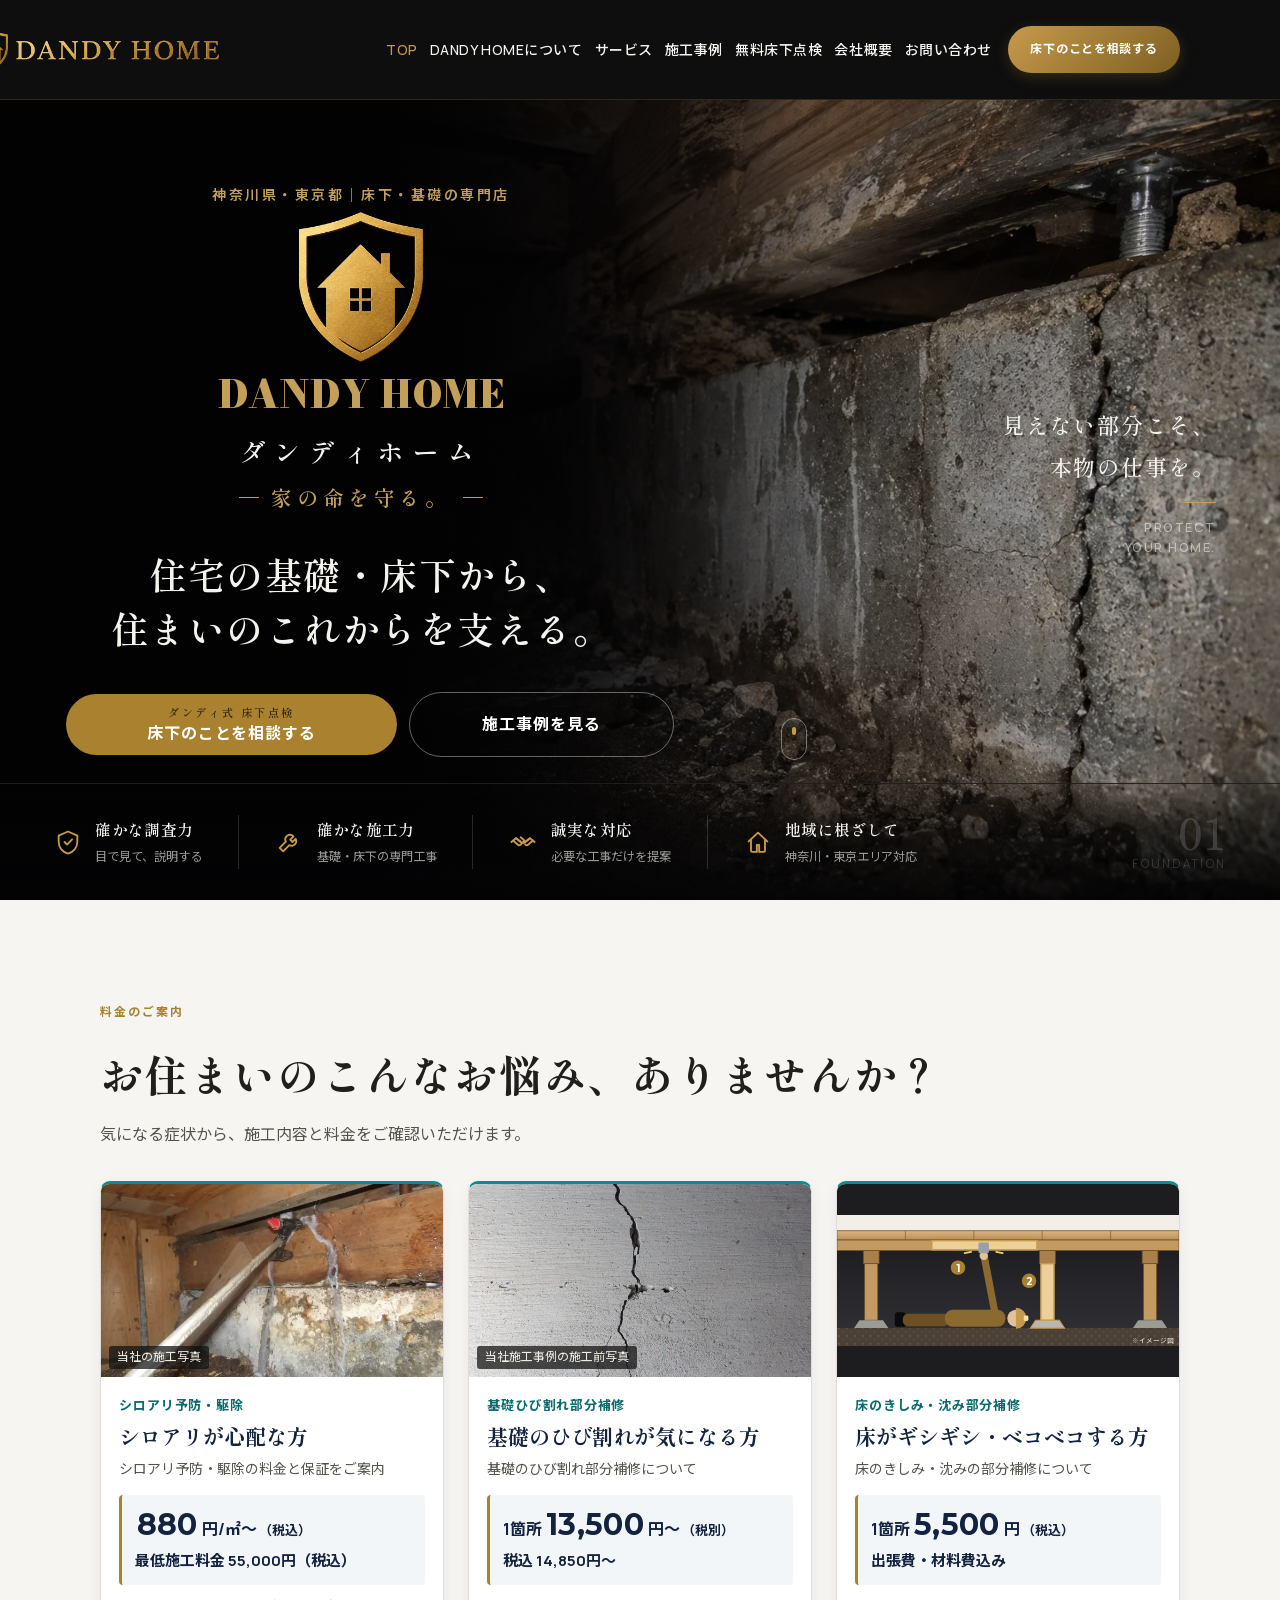
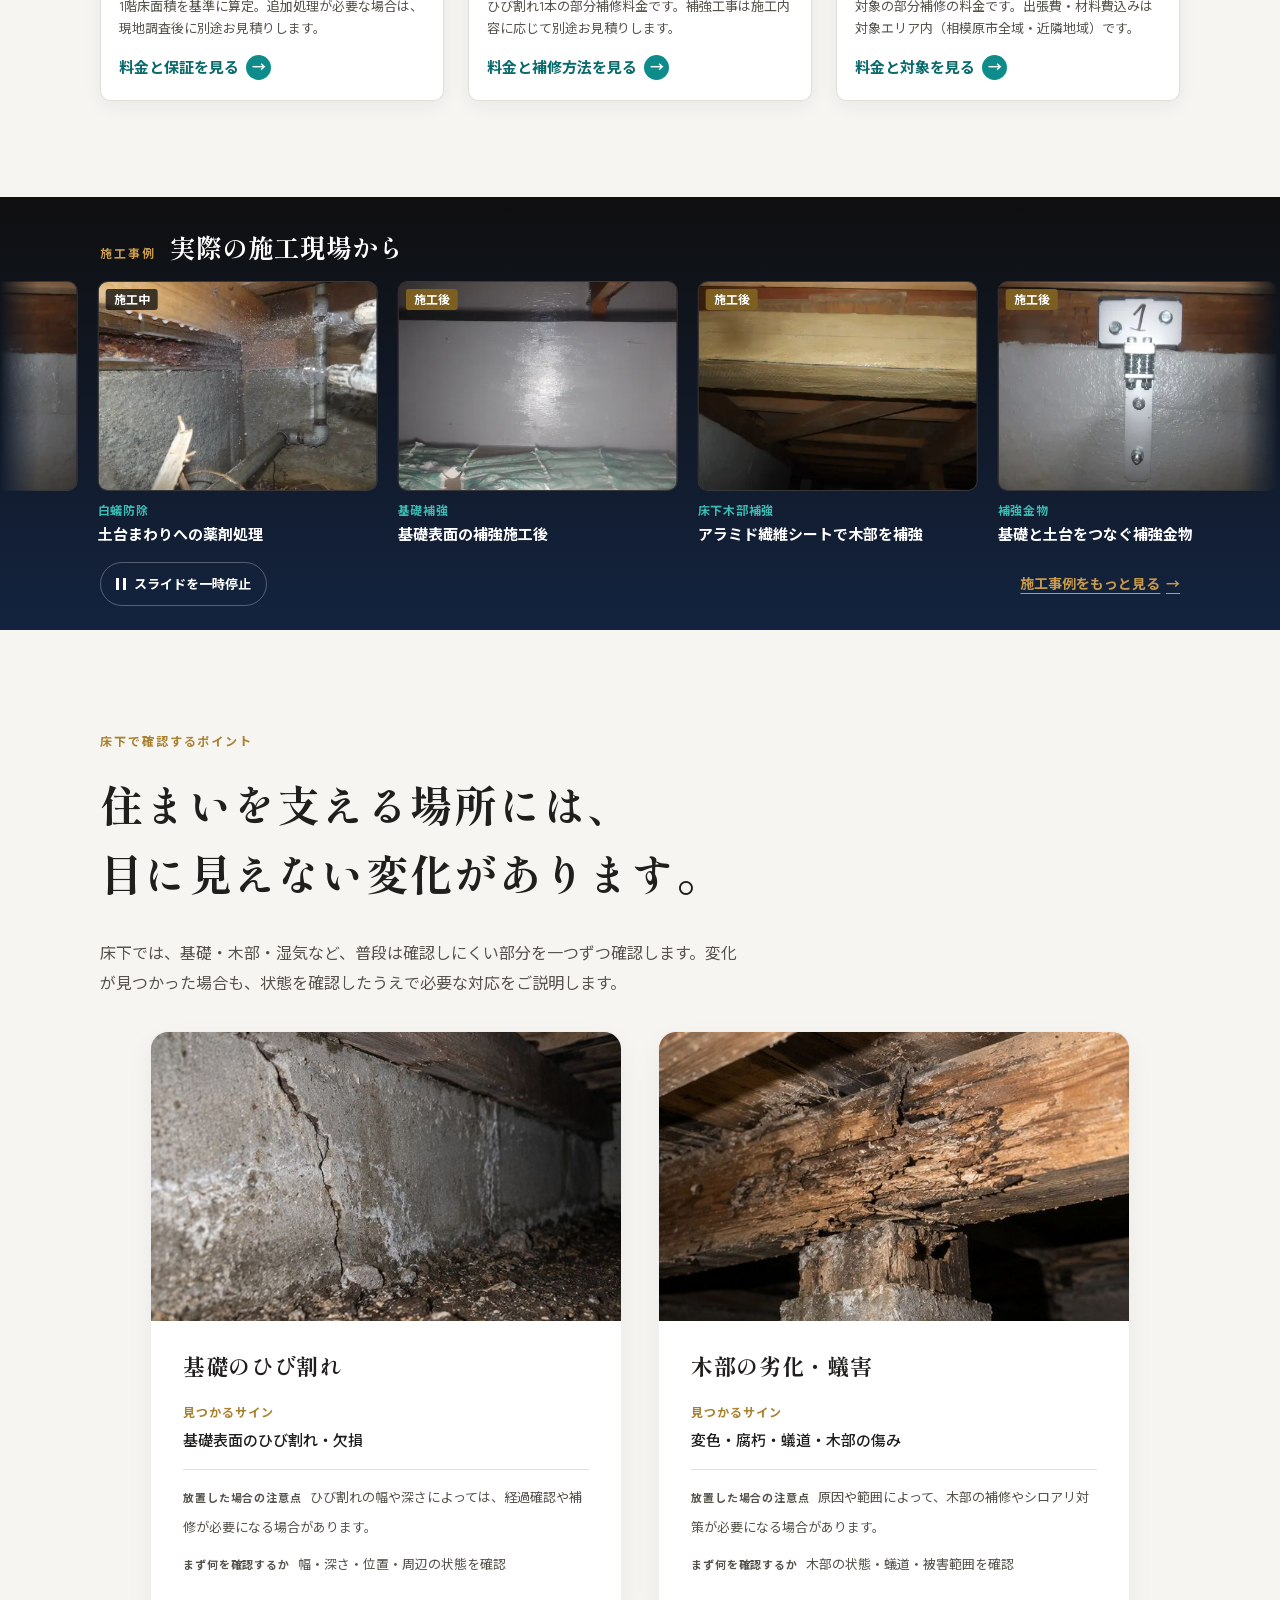
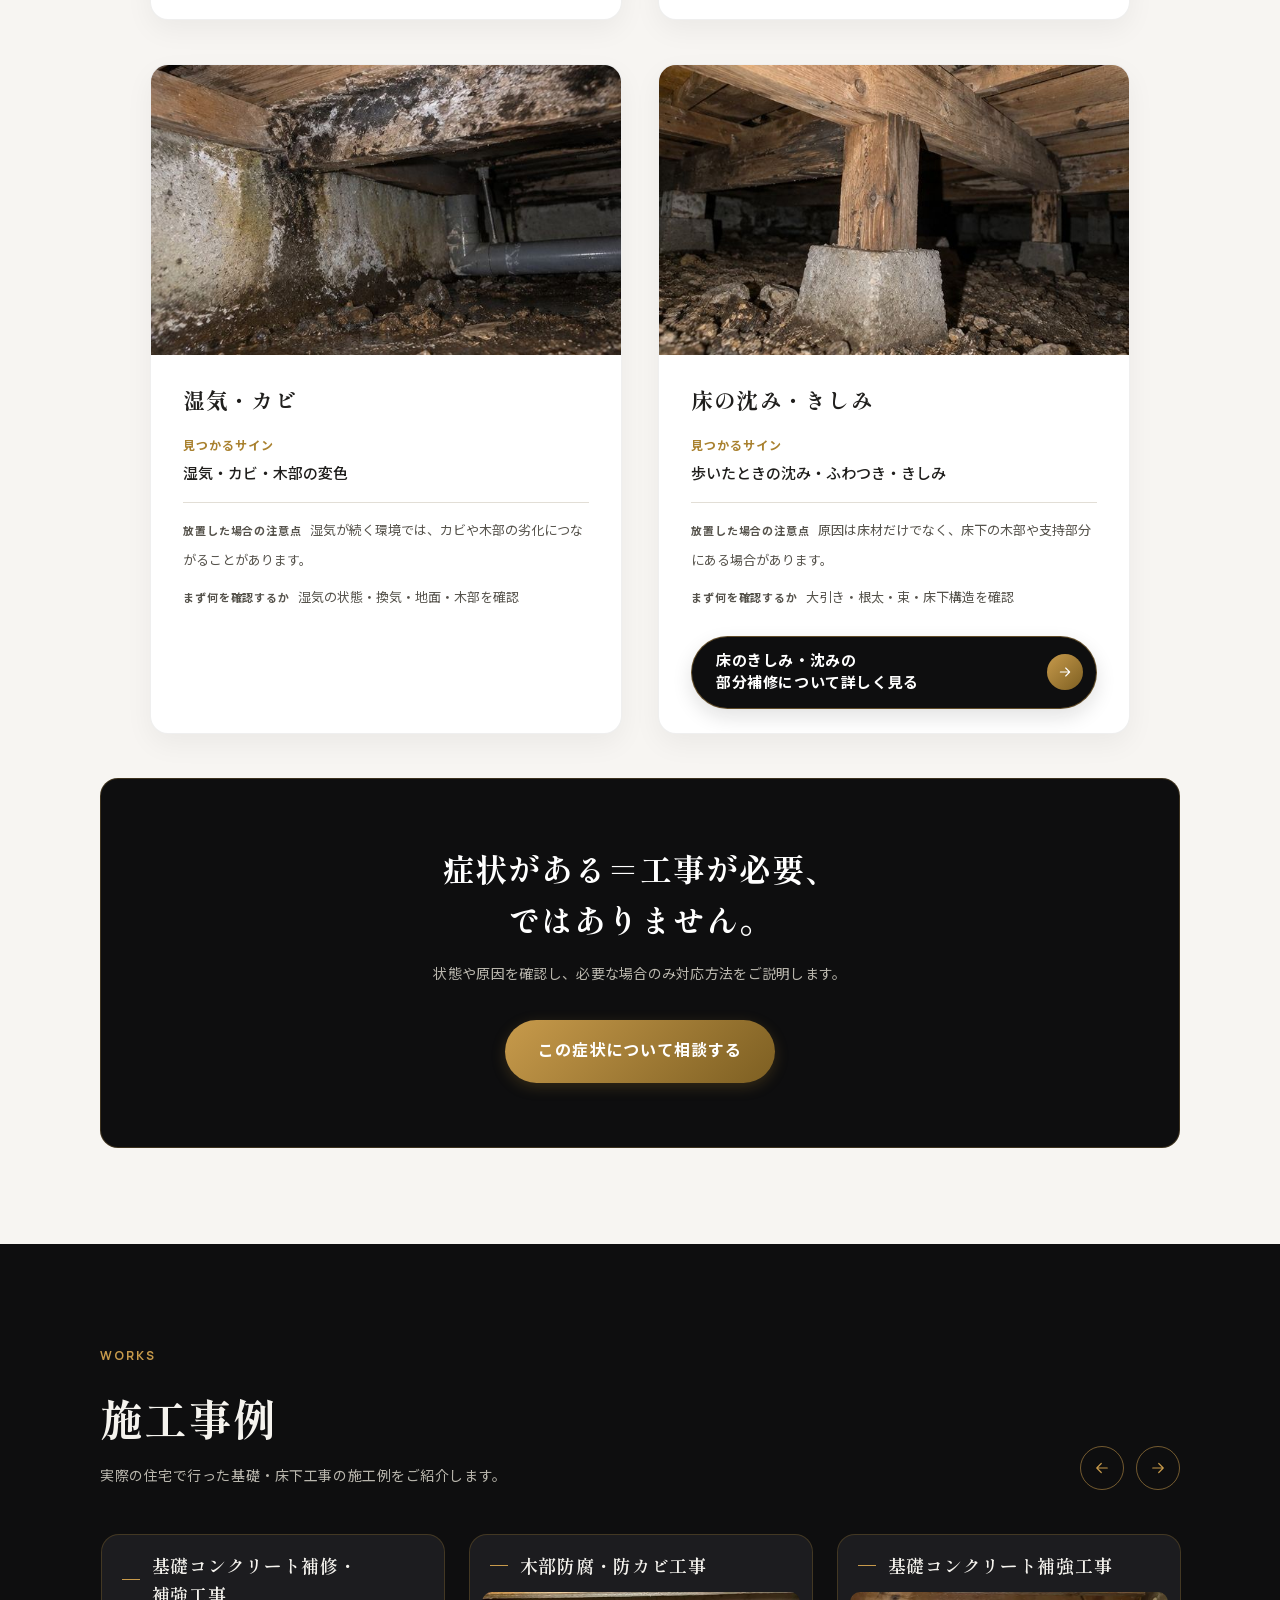
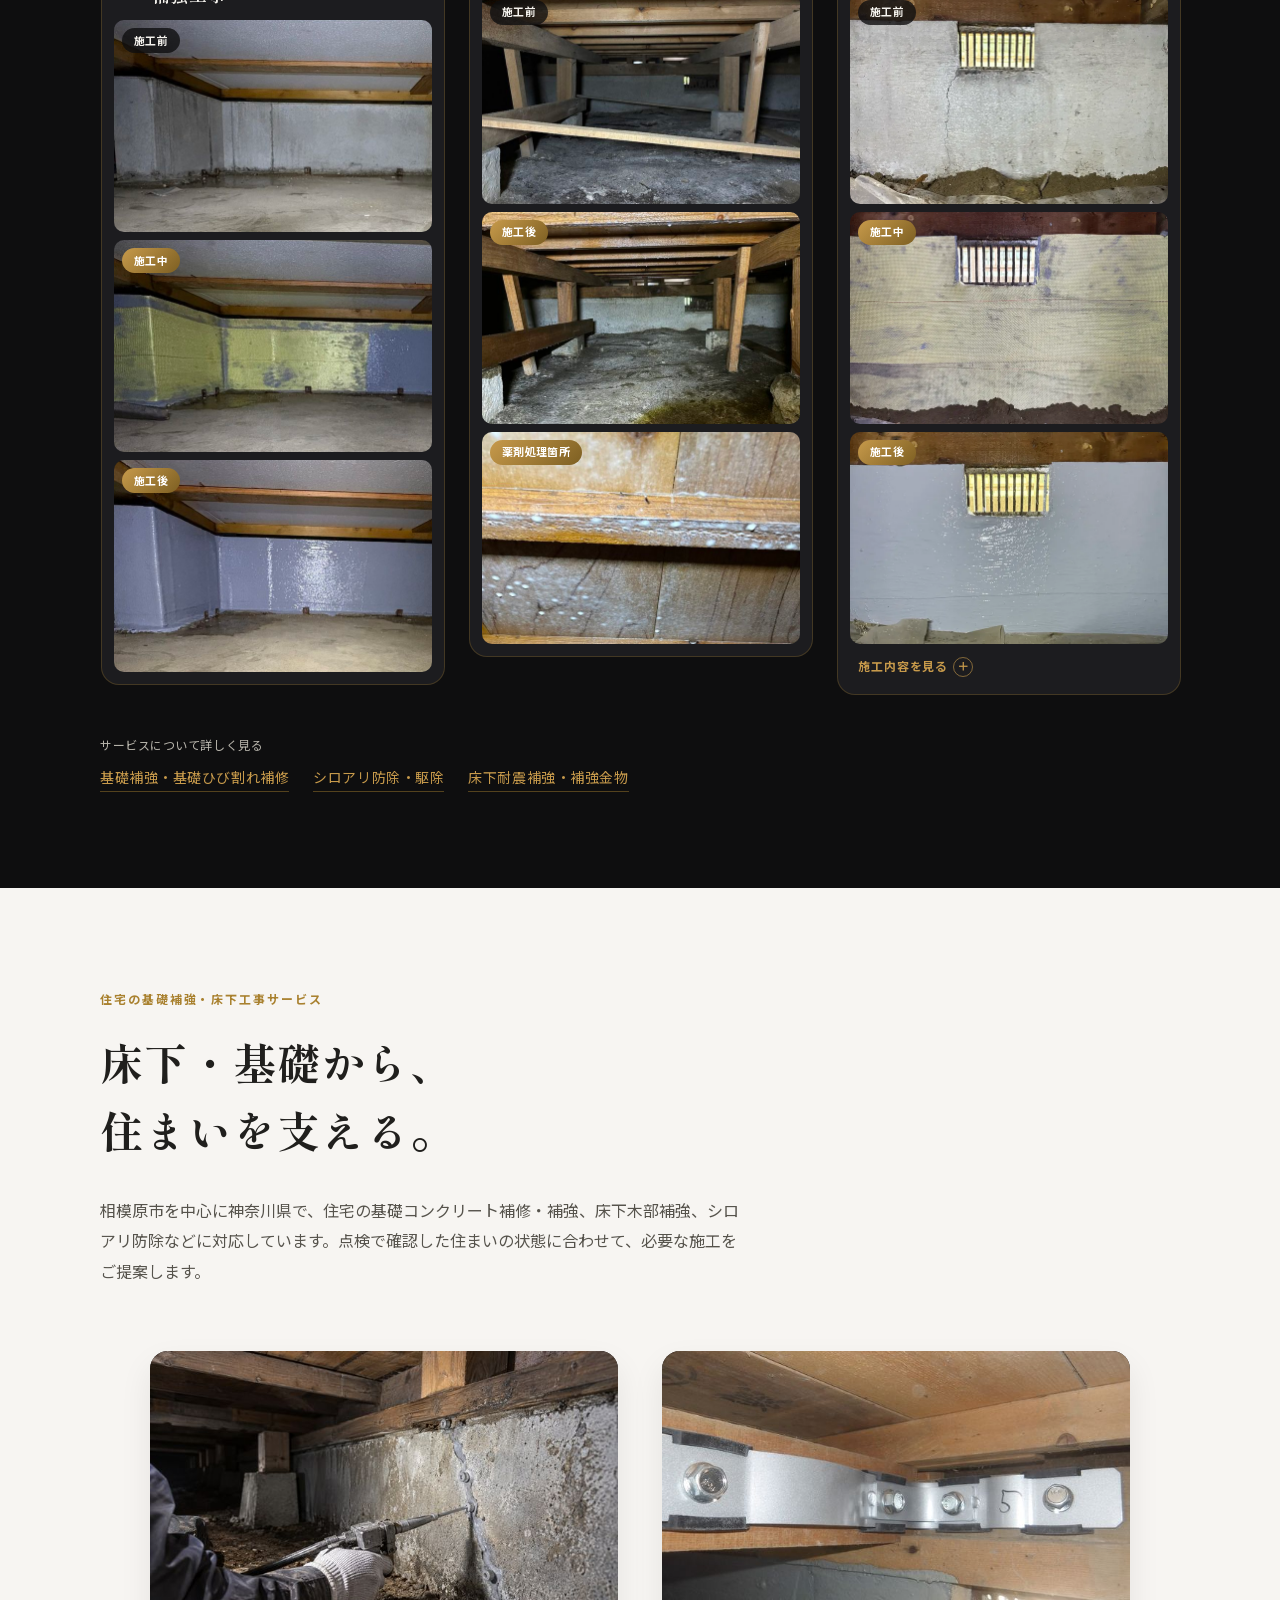
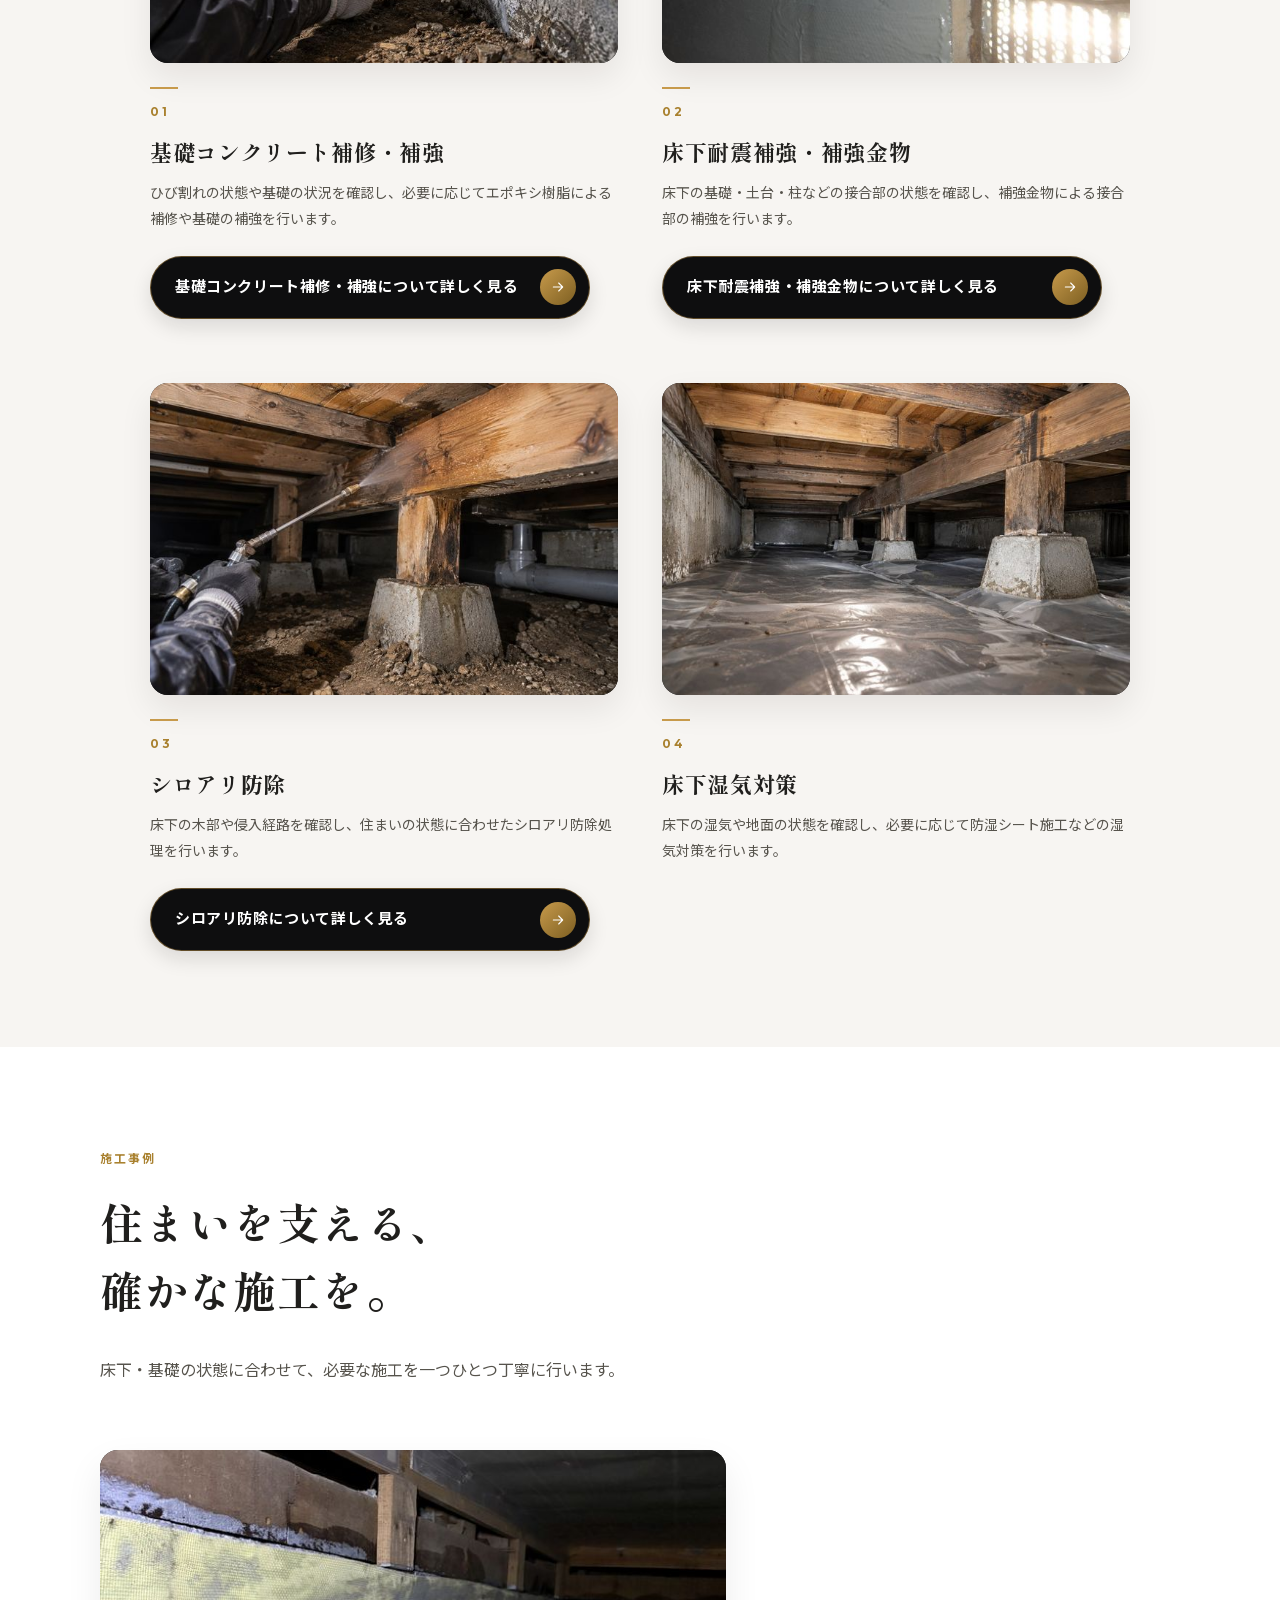
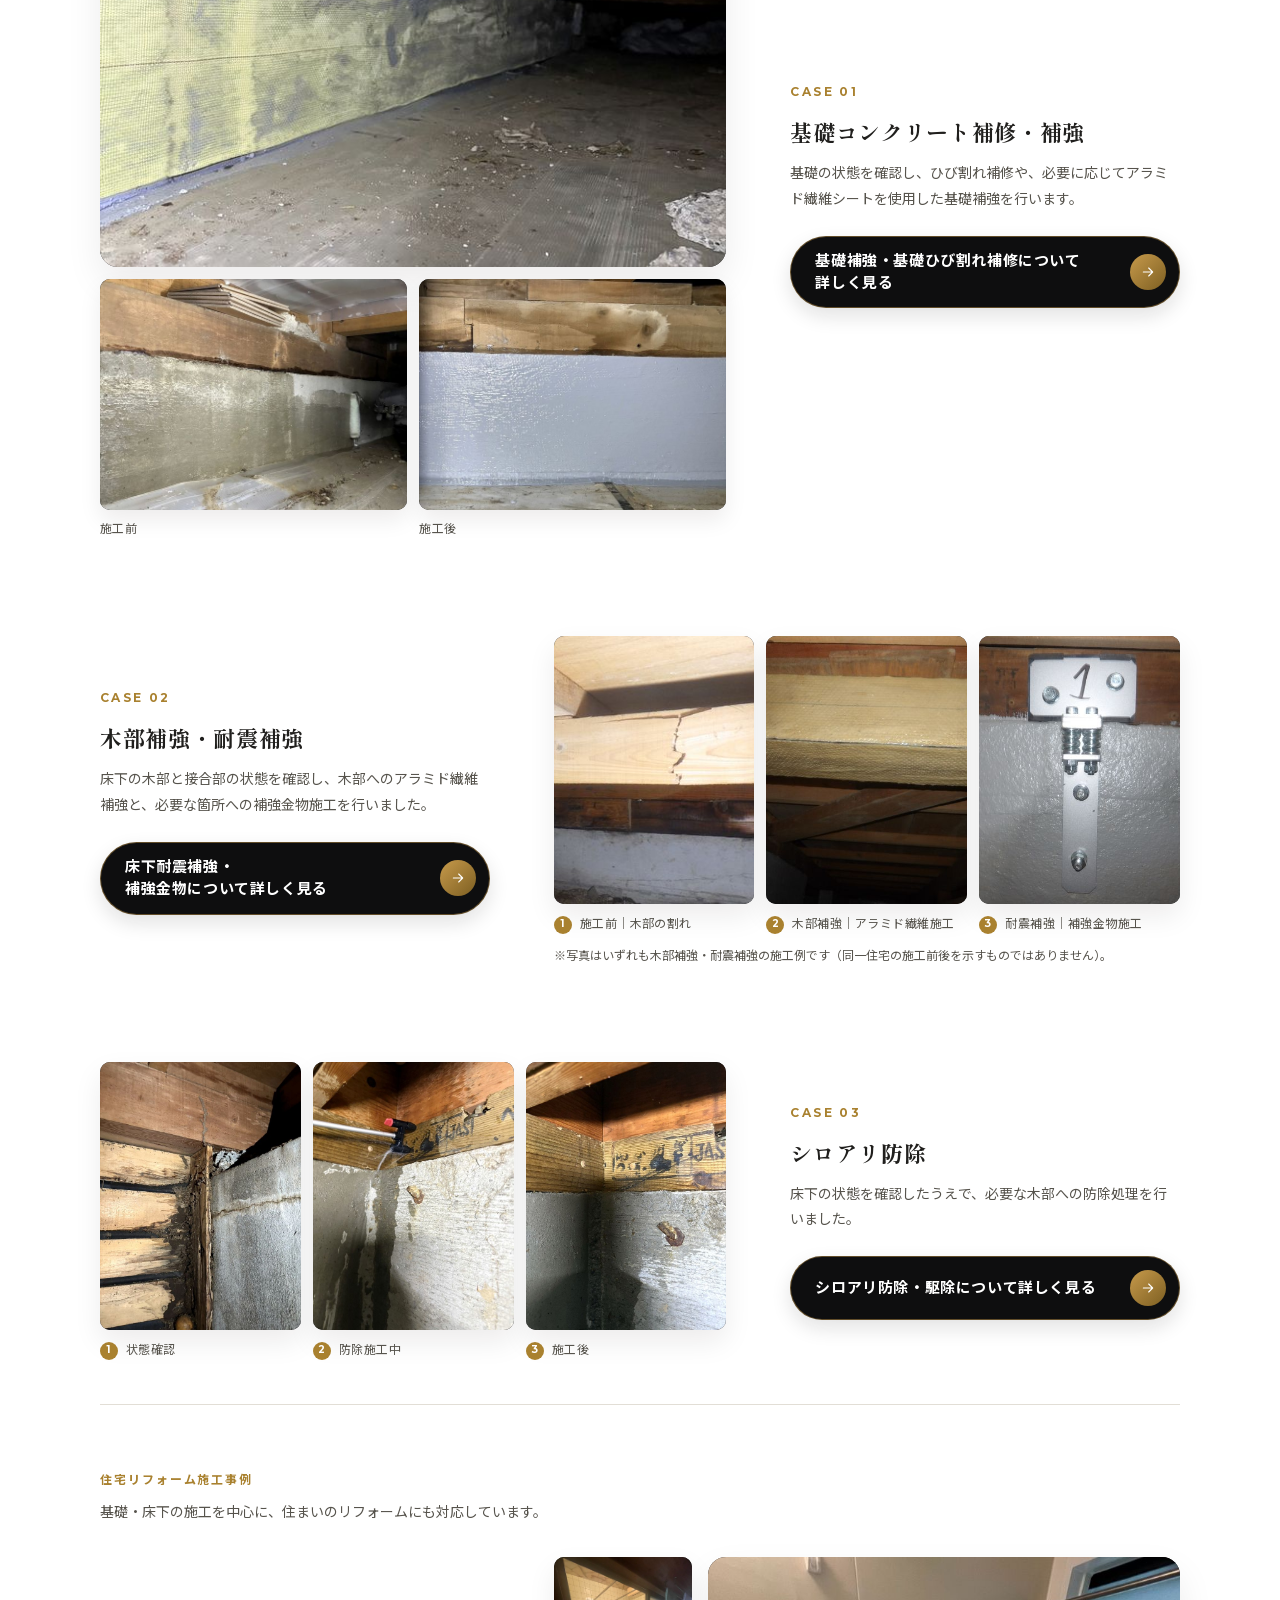
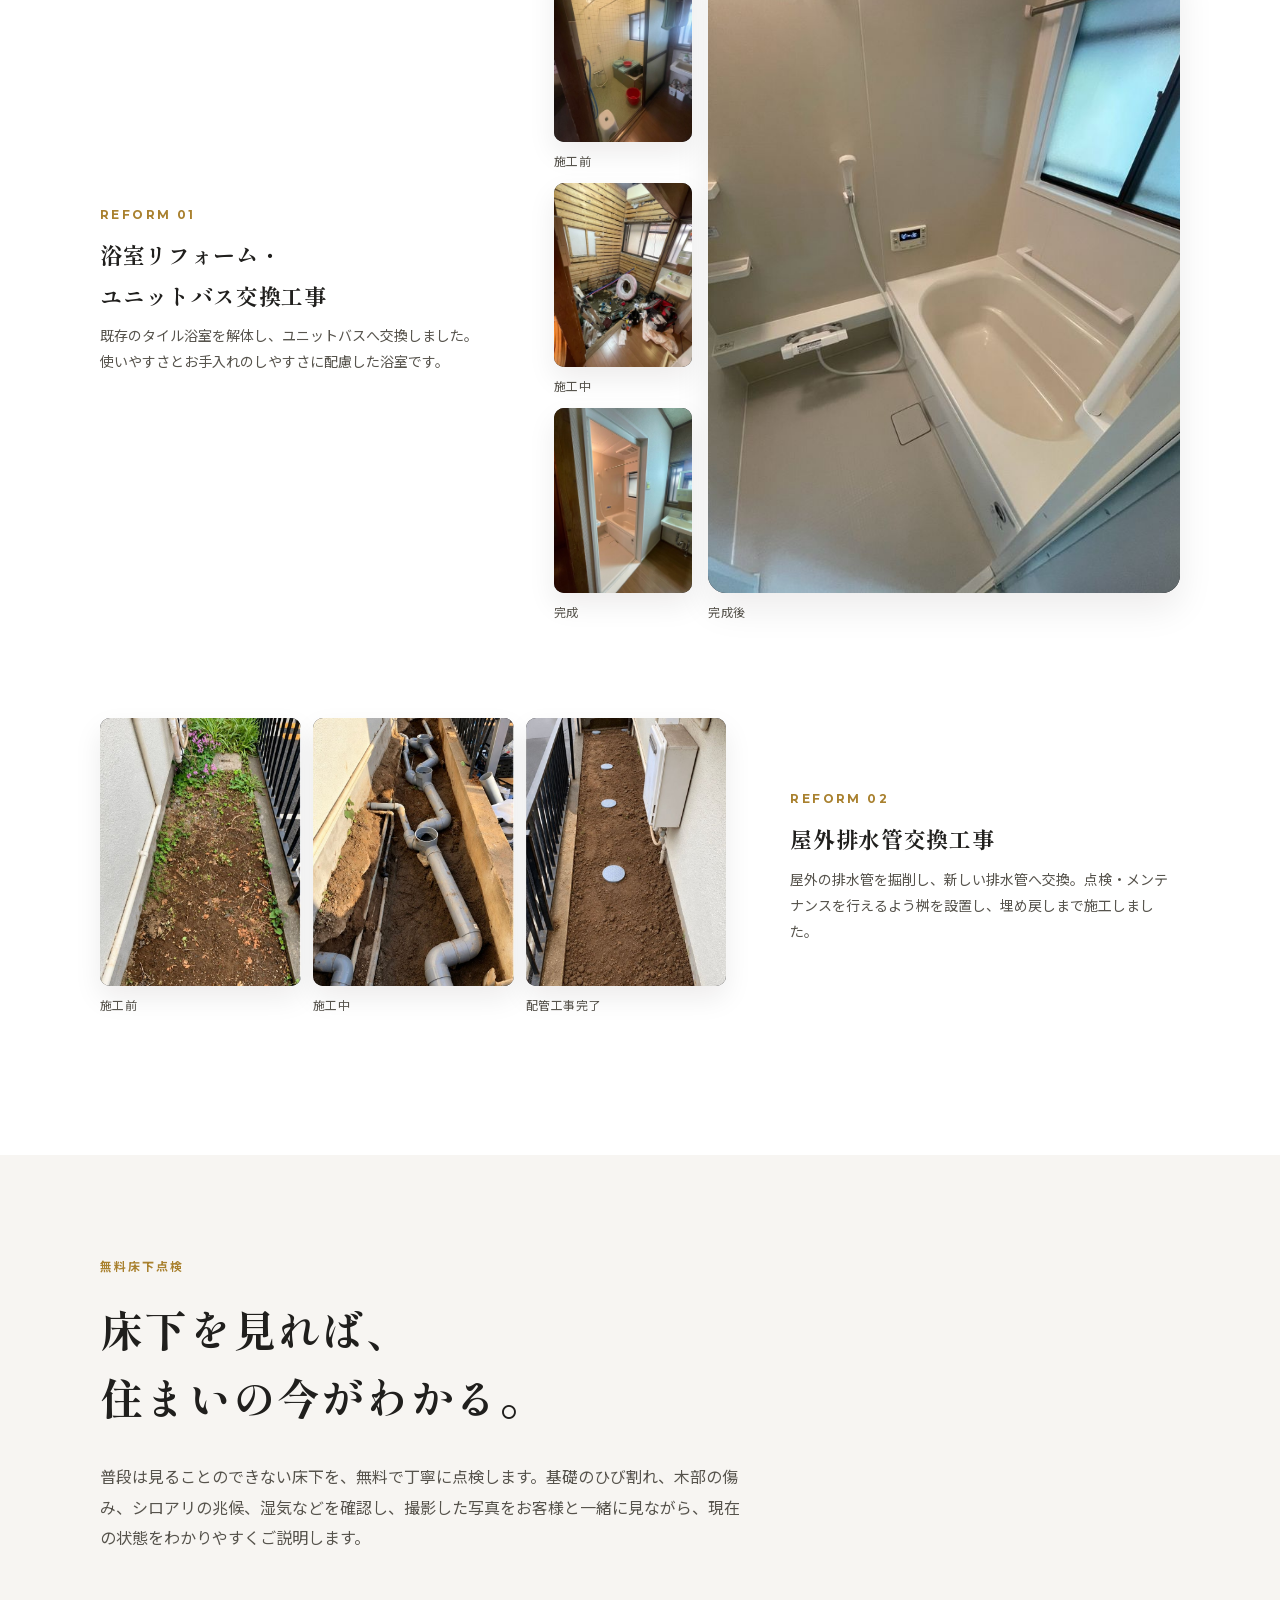
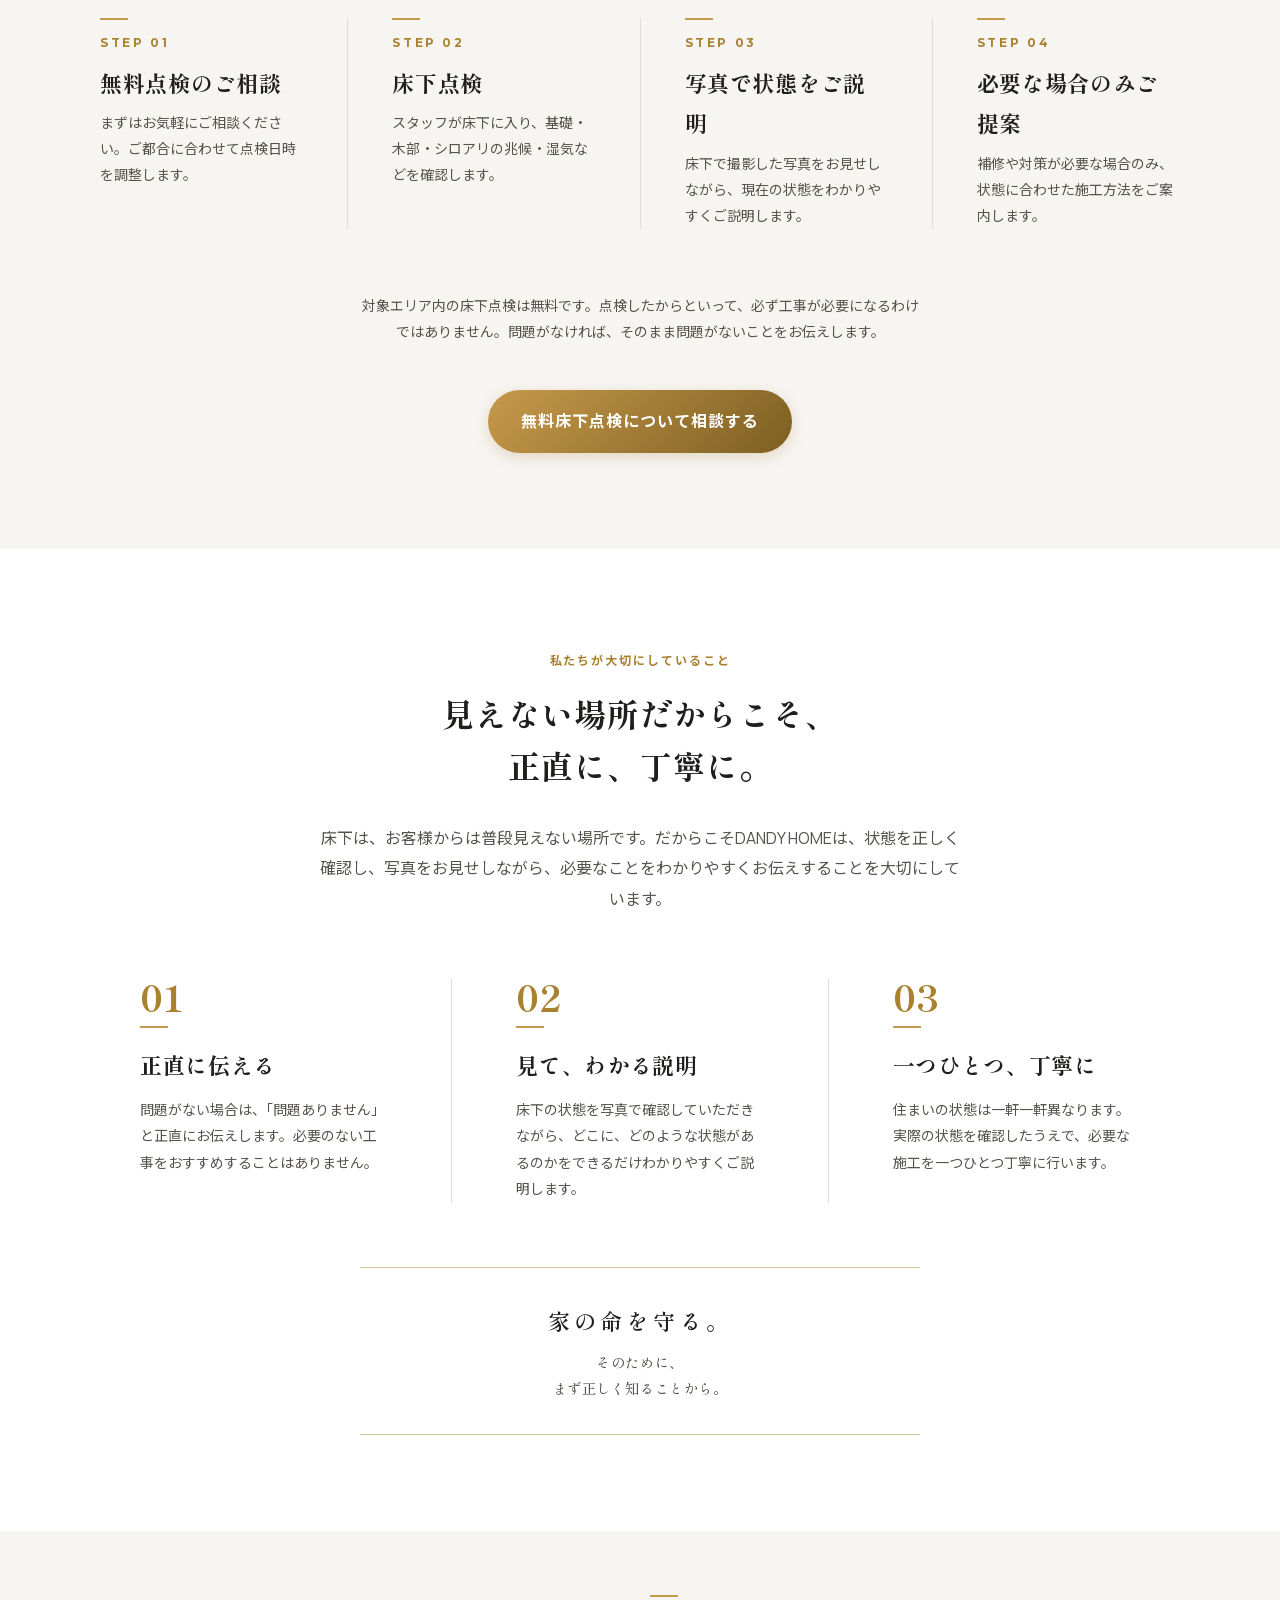
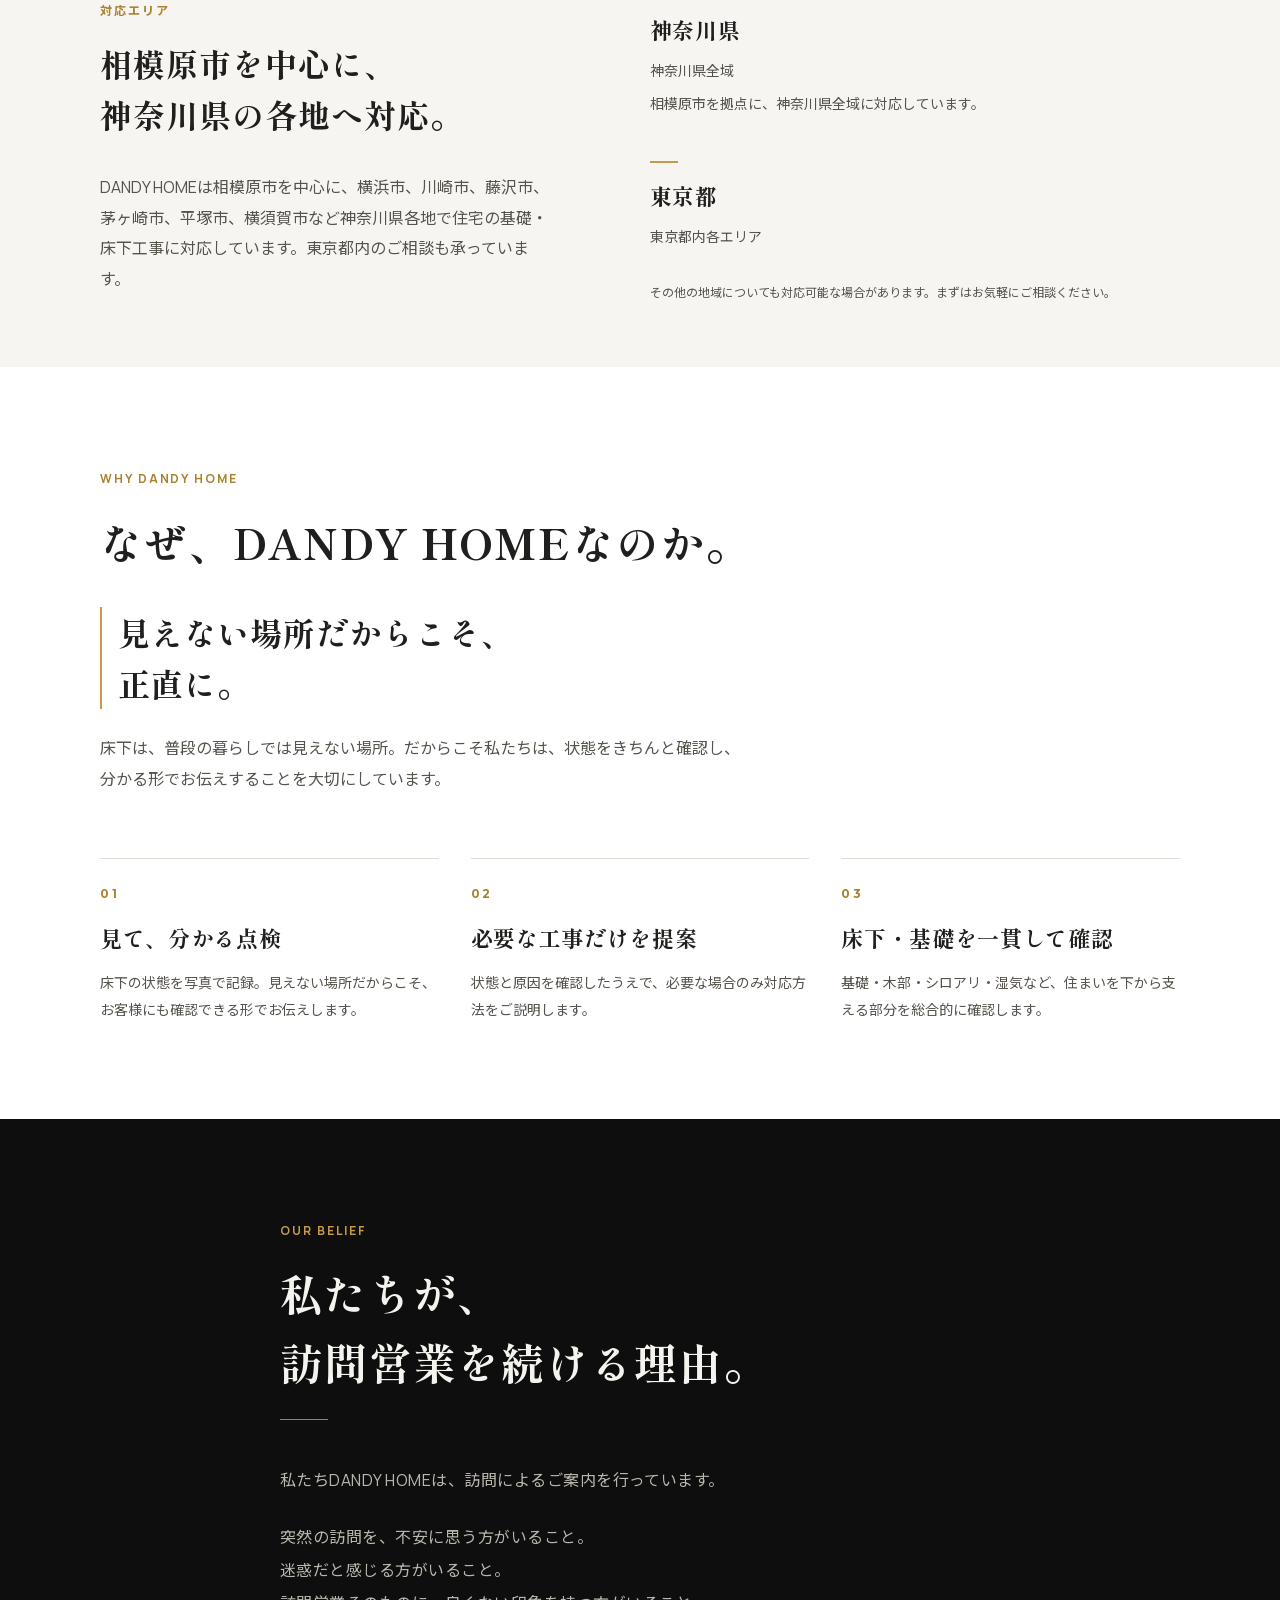
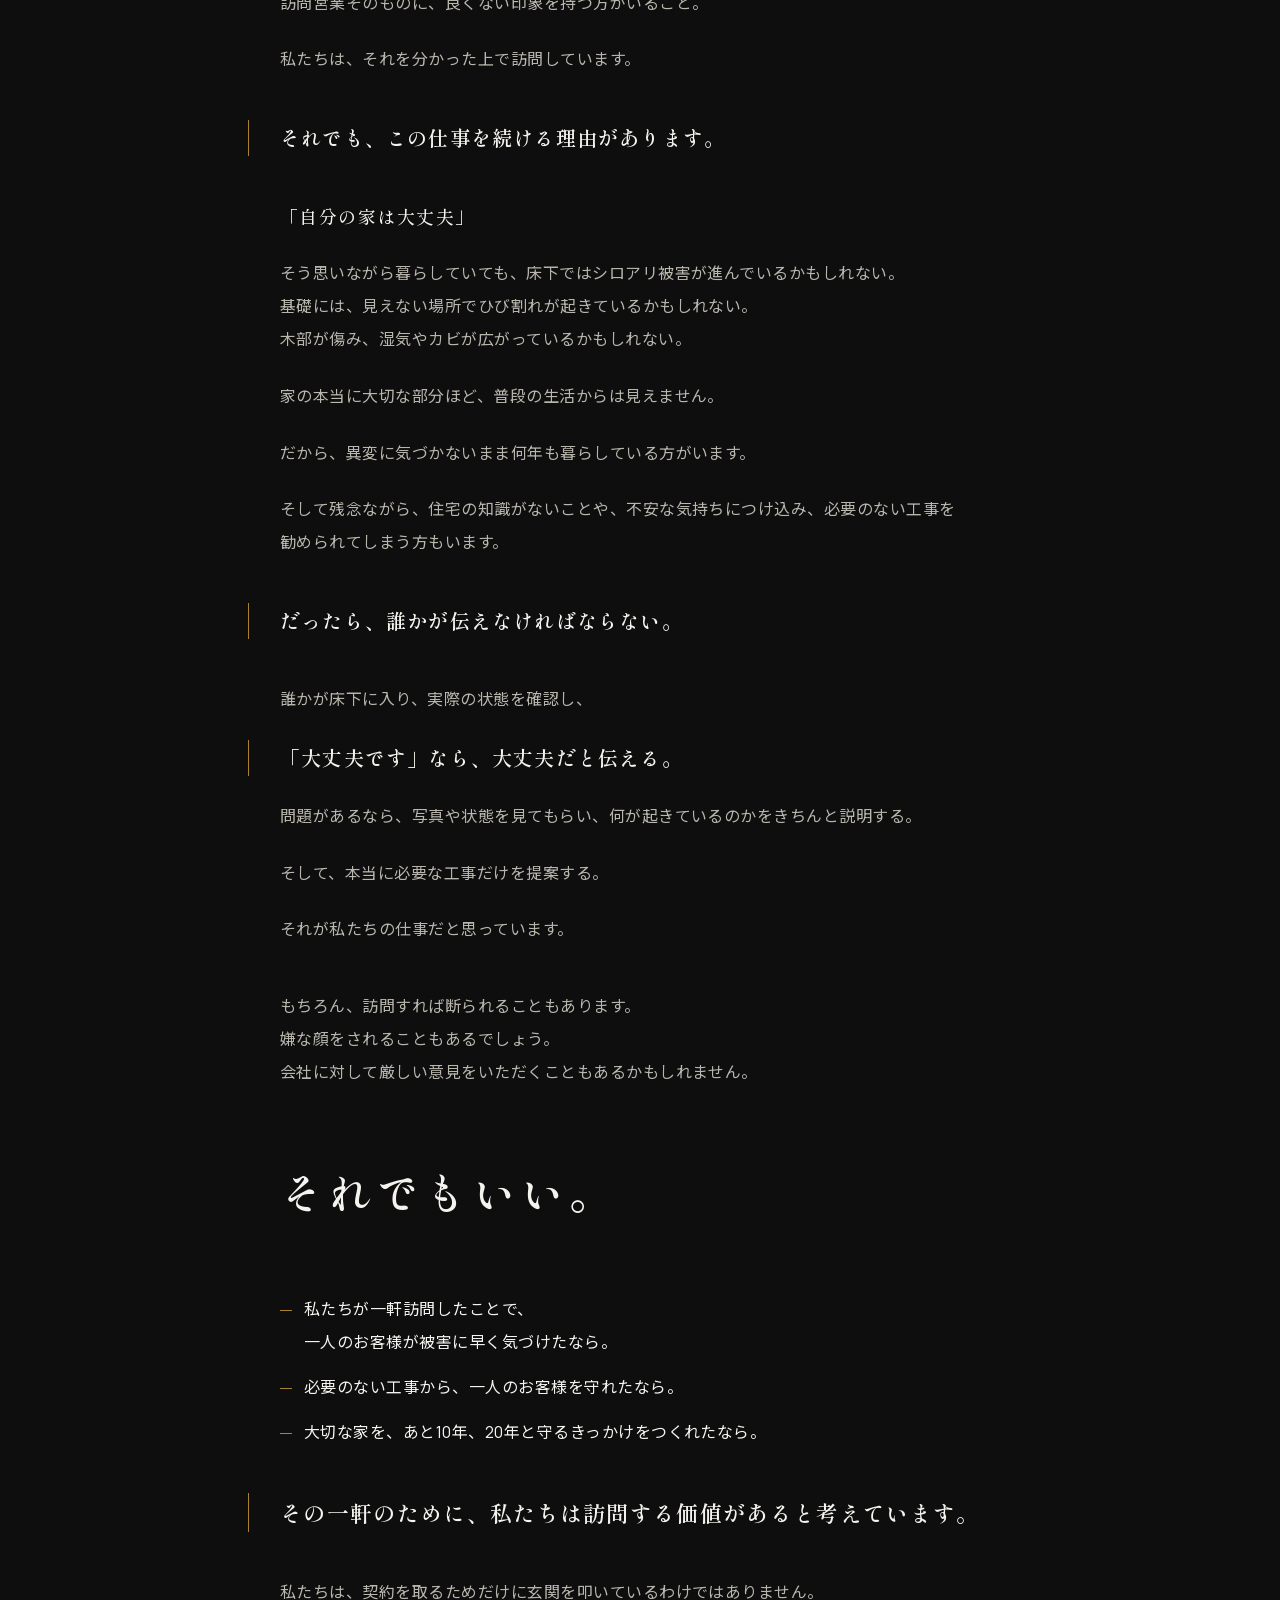
==== commit 096c7a5f: "Improve underfloor seismic and floor repair pages - /underfloor-repair/ を床下耐震補強・補強金物のページに再構成（title・H" ====
--- a/index.html
+++ b/index.html
@@ -173,7 +173,7 @@
 
       <nav class="main-nav" id="main-nav" aria-label="主要ナビゲーション">
         <ul class="main-nav__list">
-          <li><a href="/#top" class="nav-link">TOP</a></li><li><a href="/#why-dandy-home" class="nav-link">DANDY HOMEについて</a></li><li><a href="/#capabilities" class="nav-link">サービス</a></li><li class="main-nav__sub"><a href="/foundation-repair/" class="nav-link nav-link--sub">基礎補強・基礎ひび割れ補修</a></li><li class="main-nav__sub"><a href="/foundation-crack/" class="nav-link nav-link--sub"><span class="sp-phrase">基礎ひび割れ</span> <span class="sp-phrase">部分補修</span></a></li><li class="main-nav__sub"><a href="/termite/" class="nav-link nav-link--sub">シロアリ防除・駆除</a></li><li class="main-nav__sub"><a href="/underfloor-repair/" class="nav-link nav-link--sub">床下木部補強・耐震補強</a></li><li class="main-nav__sub"><a href="/floor-repair/" class="nav-link nav-link--sub"><span class="sp-phrase">床のきしみ・沈み</span> <span class="sp-phrase">部分補修</span></a></li><li><a href="/#case-studies-preview" class="nav-link">施工事例</a></li><li><a href="/#inspection" class="nav-link">無料床下点検</a></li><li><a href="/#company" class="nav-link">会社概要</a></li><li><a href="/#contact" class="nav-link">お問い合わせ</a></li>
+          <li><a href="/#top" class="nav-link">TOP</a></li><li><a href="/#why-dandy-home" class="nav-link">DANDY HOMEについて</a></li><li><a href="/#capabilities" class="nav-link">サービス</a></li><li class="main-nav__sub"><a href="/foundation-repair/" class="nav-link nav-link--sub">基礎補強・基礎ひび割れ補修</a></li><li class="main-nav__sub"><a href="/foundation-crack/" class="nav-link nav-link--sub"><span class="sp-phrase">基礎ひび割れ</span> <span class="sp-phrase">部分補修</span></a></li><li class="main-nav__sub"><a href="/termite/" class="nav-link nav-link--sub">シロアリ防除・駆除</a></li><li class="main-nav__sub"><a href="/underfloor-repair/" class="nav-link nav-link--sub">床下耐震補強・補強金物</a></li><li class="main-nav__sub"><a href="/floor-repair/" class="nav-link nav-link--sub"><span class="sp-phrase">床のきしみ・沈み</span> <span class="sp-phrase">部分補修</span></a></li><li><a href="/#case-studies-preview" class="nav-link">施工事例</a></li><li><a href="/#inspection" class="nav-link">無料床下点検</a></li><li><a href="/#company" class="nav-link">会社概要</a></li><li><a href="/#contact" class="nav-link">お問い合わせ</a></li>
         </ul>
         <a href="/#contact" class="btn btn--primary btn--nav">床下のことを相談する</a>
       </nav>
@@ -966,7 +966,7 @@
           <button type="button" class="works-card__more" aria-haspopup="dialog" aria-controls="works-detail-18">施工内容を見る<span class="works-card__more-icon" aria-hidden="true">＋</span></button>
         </li>
       </ul>
-      <p class="works__services"><span class="works__services-label">サービスについて詳しく見る</span><a href="/foundation-repair/">基礎補強・基礎ひび割れ補修</a><a href="/termite/">シロアリ防除・駆除</a><a href="/underfloor-repair/">床下木部補強・耐震補強</a></p>
+      <p class="works__services"><span class="works__services-label">サービスについて詳しく見る</span><a href="/foundation-repair/">基礎補強・基礎ひび割れ補修</a><a href="/termite/">シロアリ防除・駆除</a><a href="/underfloor-repair/">床下耐震補強・補強金物</a></p>
       <!-- 施工事例の詳細（カードに data-detail="ID" を付けると、同じIDの dialog が開く） -->
       <dialog class="works-dialog" id="works-detail-18" aria-labelledby="works-detail-18-title">
         <div class="works-dialog__inner">
@@ -1079,9 +1079,9 @@
         </div>
         <span class="capability-item__rule" aria-hidden="true"></span>
         <p class="capability-item__number">02</p>
-        <h3 class="capability-item__title">床下木部補強・耐震補強</h3>
-        <p class="capability-item__desc">床下の木部や接合部の状態を確認し、アラミド繊維による木部補強や、補強金物による接合部の補強を行います。</p>
-        <p class="service-link"><a href="/underfloor-repair/" class="service-link__btn"><span class="service-link__text"><span class="sp-phrase">床下木部補強・</span><span class="sp-phrase">耐震補強について</span><span class="sp-phrase">詳しく見る</span></span><span class="service-link__arrow" aria-hidden="true"><svg viewBox="0 0 24 24" fill="none" stroke="currentColor" stroke-width="1.6" stroke-linecap="round" stroke-linejoin="round"><path d="M5 12h14M13 6l6 6-6 6"/></svg></span></a></p>
+        <h3 class="capability-item__title">床下耐震補強・補強金物</h3>
+        <p class="capability-item__desc">床下の基礎・土台・柱などの接合部の状態を確認し、補強金物による接合部の補強を行います。</p>
+        <p class="service-link"><a href="/underfloor-repair/" class="service-link__btn"><span class="service-link__text"><span class="sp-phrase">床下耐震補強・</span><span class="sp-phrase">補強金物について</span><span class="sp-phrase">詳しく見る</span></span><span class="service-link__arrow" aria-hidden="true"><svg viewBox="0 0 24 24" fill="none" stroke="currentColor" stroke-width="1.6" stroke-linecap="round" stroke-linejoin="round"><path d="M5 12h14M13 6l6 6-6 6"/></svg></span></a></p>
       </li>
       <li class="capability-item" id="service-termite">
         <div class="capability-item__photo">
@@ -1173,7 +1173,7 @@
           <p class="case-preview-item__number">CASE 02</p>
           <p class="case-preview-item__title">木部補強・耐震補強</p>
           <p class="case-preview-item__desc">床下の木部と接合部の状態を確認し、木部へのアラミド繊維補強と、必要な箇所への補強金物施工を行いました。</p>
-          <p class="service-link"><a href="/underfloor-repair/" class="service-link__btn"><span class="service-link__text"><span class="sp-phrase">床下木部補強・</span><span class="sp-phrase">耐震補強について</span><span class="sp-phrase">詳しく見る</span></span><span class="service-link__arrow" aria-hidden="true"><svg viewBox="0 0 24 24" fill="none" stroke="currentColor" stroke-width="1.6" stroke-linecap="round" stroke-linejoin="round"><path d="M5 12h14M13 6l6 6-6 6"/></svg></span></a></p>
+          <p class="service-link"><a href="/underfloor-repair/" class="service-link__btn"><span class="service-link__text"><span class="sp-phrase">床下耐震補強・</span><span class="sp-phrase">補強金物について</span><span class="sp-phrase">詳しく見る</span></span><span class="service-link__arrow" aria-hidden="true"><svg viewBox="0 0 24 24" fill="none" stroke="currentColor" stroke-width="1.6" stroke-linecap="round" stroke-linejoin="round"><path d="M5 12h14M13 6l6 6-6 6"/></svg></span></a></p>
         </div>
       </li>
       <li class="case-preview-item">
@@ -1705,7 +1705,7 @@
 
       <nav class="footer-col footer-nav" aria-label="フッターナビゲーション">
         <p class="footer-col__heading">ナビゲーション</p>
-        <ul><li><a href="/#top">TOP</a></li><li><a href="/#why-dandy-home">DANDY HOMEについて</a></li><li><a href="/#capabilities">サービス</a></li><li class="footer-nav__sub"><a href="/foundation-repair/"><span class="sp-phrase">基礎補強・</span><span class="sp-phrase">基礎ひび割れ補修</span></a></li><li class="footer-nav__sub"><a href="/foundation-crack/"><span class="sp-phrase">基礎ひび割れ</span><span class="sp-phrase">部分補修</span></a></li><li class="footer-nav__sub"><a href="/termite/">シロアリ防除・駆除</a></li><li class="footer-nav__sub"><a href="/underfloor-repair/"><span class="sp-phrase">床下木部補強・</span><span class="sp-phrase">耐震補強</span></a></li><li class="footer-nav__sub"><a href="/floor-repair/"><span class="sp-phrase">床のきしみ・沈み</span><span class="sp-phrase">部分補修</span></a></li><li><a href="/#case-studies-preview">施工事例</a></li><li><a href="/#inspection">無料床下点検</a></li><li><a href="/#company">会社概要</a></li><li><a href="/#contact">お問い合わせ</a></li></ul>
+        <ul><li><a href="/#top">TOP</a></li><li><a href="/#why-dandy-home">DANDY HOMEについて</a></li><li><a href="/#capabilities">サービス</a></li><li class="footer-nav__sub"><a href="/foundation-repair/"><span class="sp-phrase">基礎補強・</span><span class="sp-phrase">基礎ひび割れ補修</span></a></li><li class="footer-nav__sub"><a href="/foundation-crack/"><span class="sp-phrase">基礎ひび割れ</span><span class="sp-phrase">部分補修</span></a></li><li class="footer-nav__sub"><a href="/termite/">シロアリ防除・駆除</a></li><li class="footer-nav__sub"><a href="/underfloor-repair/"><span class="sp-phrase">床下耐震補強・</span><span class="sp-phrase">補強金物</span></a></li><li class="footer-nav__sub"><a href="/floor-repair/"><span class="sp-phrase">床のきしみ・沈み</span><span class="sp-phrase">部分補修</span></a></li><li><a href="/#case-studies-preview">施工事例</a></li><li><a href="/#inspection">無料床下点検</a></li><li><a href="/#company">会社概要</a></li><li><a href="/#contact">お問い合わせ</a></li></ul>
       </nav>
 
       <div class="footer-col">
--- a/fonts/fonts.css
+++ b/fonts/fonts.css
@@ -14,7 +14,7 @@
 @font-face{font-family:'Bodoni Moda';font-style:normal;font-weight:700 900;font-display:swap;src:url(/fonts/files/bodonimoda_v28_aFTH7PxzY382XsXX63LUYL6GYFcan6NJrKp-VPj1RuxQVAS1EmZ9.woff2) format('woff2');unicode-range: U+0001-000C, U+000E-001F, U+007F-009F, U+20DD-20E0, U+20E2-20E4, U+2150-218F, U+2190, U+2192, U+2194-2199, U+21AF, U+21E6-21F0, U+21F3, U+2218-2219, U+2299, U+22C4-22C6, U+2300-243F, U+2440-244A, U+2460-24FF, U+25A0-27BF, U+2800-28FF, U+2921-2922, U+2981, U+29BF, U+29EB, U+2B00-2BFF, U+4DC0-4DFF, U+FFF9-FFFB, U+10140-1018E, U+10190-1019C, U+101A0, U+101D0-101FD, U+102E0-102FB, U+10E60-10E7E, U+1D2C0-1D2D3, U+1D2E0-1D37F, U+1F000-1F0FF, U+1F100-1F1AE, U+1F1E6-1F1FF, U+1F30D-1F30F, U+1F315, U+1F31C, U+1F31E, U+1F320-1F32C, U+1F336, U+1F378, U+1F37D, U+1F382, U+1F393-1F39F, U+1F3A7-1F3A8, U+1F3AC-1F3AF, U+1F3C2, U+1F3C4-1F3C6, U+1F3CA-1F3CE, U+1F3D4-1F3E0, U+1F3ED, U+1F3F1-1F3F3, U+1F3F5-1F3F7, U+1F408, U+1F415, U+1F41F, U+1F426, U+1F43F, U+1F441-1F442, U+1F444, U+1F446-1F449, U+1F44C-1F44E, U+1F453, U+1F46A, U+1F47D, U+1F4A3, U+1F4B0, U+1F4B3, U+1F4B9, U+1F4BB, U+1F4BF, U+1F4C8-1F4CB, U+1F4D6, U+1F4DA, U+1F4DF, U+1F4E3-1F4E6, U+1F4EA-1F4ED, U+1F4F7, U+1F4F9-1F4FB, U+1F4FD-1F4FE, U+1F503, U+1F507-1F50B, U+1F50D, U+1F512-1F513, U+1F53E-1F54A, U+1F54F-1F5FA, U+1F610, U+1F650-1F67F, U+1F687, U+1F68D, U+1F691, U+1F694, U+1F698, U+1F6AD, U+1F6B2, U+1F6B9-1F6BA, U+1F6BC, U+1F6C6-1F6CF, U+1F6D3-1F6D7, U+1F6E0-1F6EA, U+1F6F0-1F6F3, U+1F6F7-1F6FC, U+1F700-1F80B, U+1F810-1F847, U+1F850-1F859, U+1F860-1F887, U+1F890-1F8AD, U+1F8B0-1F8BB, U+1F8C0-1F8C1, U+1F8D0-1F8D8, U+1F900-1F90B, U+1F93B, U+1F946, U+1F984, U+1F996, U+1F9E9, U+1FA00-1FA6F, U+1FA70-1FA7C, U+1FA80-1FAC6, U+1FAC8, U+1FACC-1FADD, U+1FADF-1FAEB, U+1FAEF-1FAFA, U+1FB00-1FBFF;}
 @font-face{font-family:'Bodoni Moda';font-style:normal;font-weight:700 900;font-display:swap;src:url(/fonts/files/bodonimoda_v28_aFTH7PxzY382XsXX63LUYL6GYFcan6NJrKp-VPj1JuxQVAS1EmZ9.woff2) format('woff2');unicode-range: U+0100-02BA, U+02BD-02C5, U+02C7-02CC, U+02CE-02D7, U+02DD-02FF, U+0304, U+0308, U+0329, U+1D00-1DBF, U+1E00-1E9F, U+1EF2-1EFF, U+2020, U+20A0-20AB, U+20AD-20C4, U+2113, U+2C60-2C7F, U+A720-A7FF;}
 @font-face{font-family:'Bodoni Moda';font-style:normal;font-weight:700 900;font-display:swap;src:url(/fonts/files/bodonimoda_v28_aFTH7PxzY382XsXX63LUYL6GYFcan6NJrKp-VPj1KOxQVAS1Eg.woff2) format('woff2');unicode-range: U+0000-00FF, U+0131, U+0152-0153, U+02BB-02BC, U+02C6, U+02DA, U+02DC, U+0304, U+0308, U+0329, U+2000-206F, U+20AC, U+2122, U+2191, U+2193, U+2212, U+2215, U+FEFF, U+FFFD;}
-@font-face{font-family:'Noto Sans JP';font-style:normal;font-weight:400 700;font-display:swap;src:url(/fonts/subset/notosansjp-400-700-4654dfa788.woff2) format('woff2');unicode-range:U+20,U+A0,U+A9,U+203A-203B,U+2192,U+3000-3002,U+300C-300D,U+301C,U+3042,U+3044,U+3046,U+3048,U+304A-305B,U+305D,U+305F-3061,U+3063-306B,U+306D-3070,U+3072-3073,U+3075-3076,U+3078-3079,U+307B,U+307E-3082,U+3084,U+3086-308D,U+308F,U+3092-3093,U+30A2-30A4,U+30A6-30AB,U+30AD-30AF,U+30B2-30B9,U+30BB,U+30BF-30C1,U+30C3-30C4,U+30C6-30CB,U+30D0,U+30D3,U+30D5-30D7,U+30D9-30E1,U+30E5-30E7,U+30E9-30ED,U+30F3,U+30F6,U+30FB-30FC,U+33A1,U+4E00-4E01,U+4E08-4E0B,U+4E0D-4E0E,U+4E2D,U+4E86,U+4E88,U+4E8B,U+4EA4,U+4EAC,U+4EBA,U+4ECA-4ECB,U+4ED5-4ED6,U+4ED8,U+4EE3-4EE5,U+4EF6,U+4EFB,U+4F11,U+4F1A,U+4F1D,U+4F34,U+4F3A,U+4F4D-4F4F,U+4F53,U+4F55,U+4F5C,U+4F7F,U+4F8B,U+4F9B,U+4F9D,U+4FB5,U+4FDD,U+4FE1,U+4FEE,U+500B,U+5019,U+505C,U+5074,U+50B7,U+5146,U+5148,U+5165,U+5168,U+516C,U+5177,U+5185-5186,U+518D,U+5199,U+51E6,U+51FA,U+5206-5207,U+521D,U+5224-5225,U+5229,U+5247,U+524A,U+524D,U+5264-5265,U+5272,U+5275,U+529B,U+52A0,U+52A3,U+52B9,U+52D9,U+52E7,U+5316,U+533A,U+5341,U+5357,U+5370-5371,U+539F,U+53B3,U+53CA,U+53CE,U+53D6-53D7,U+53E3-53E4,U+53E9,U+53EF-53F0,U+53F7,U+5404,U+5408,U+540C-540D,U+5411,U+5426,U+542B,U+5468,U+547D,U+548C,U+554F,U+5584,U+55B6,U+56DE,U+56E0,U+56F0,U+56F2-56F3,U+56FA,U+571F,U+5727-5728,U+5730,U+5747,U+57CB,U+57DF,U+57FA,U+5831,U+5834,U+5857,U+585A,U+5883,U+58C1,U+58CC,U+58EB,U+58F2,U+5909,U+5916,U+591A,U+5927,U+592A-592B,U+592E,U+5931,U+5948,U+5951,U+5ACC,U+5B50,U+5B58,U+5B85,U+5B88-5B89,U+5B8C,U+5B9A,U+5B9F,U+5BA2,U+5BA4,U+5BB3,U+5BB6,U+5BB9,U+5BC6,U+5BE7,U+5BFE,U+5C02,U+5C0F,U+5C11,U+5C4B,U+5D0E,U+5DDD,U+5DE1,U+5DE5,U+5E02-5E03,U+5E0C,U+5E38,U+5E45,U+5E73-5E74,U+5E83,U+5E8A,U+5E97,U+5EA6,U+5ECA,U+5EFA,U+5F0F,U+5F15,U+5F35,U+5F37,U+5F53,U+5F62,U+5F71,U+5F79,U+5F8C,U+5F93,U+5F97,U+5FC3,U+5FC5,U+5FDC,U+5FF5,U+601D,U+6025,U+6027,U+60C5,U+60D1,U+610F,U+611F,U+614B,U+616E,U+6210,U+623B,U+6240,U+624B,U+6271,U+627F-6280,U+628A,U+62BC,U+62C5,U+62E0-62E1,U+6301,U+6307,U+6392,U+6398,U+63A5,U+63AA,U+63B2,U+63D0,U+63DB,U+63E1,U+640D,U+64AE,U+652F,U+6539,U+653E,U+6563,U+6570,U+6574,U+6587,U+6599,U+65AD,U+65B0,U+65B9,U+65BD,U+65CF,U+65E2,U+65E5,U+65E8-65E9,U+660E,U+6642,U+666E,U+66AE,U+66F4,U+66FF-6700,U+6708-6709,U+671B,U+671F,U+6728,U+672B-672C,U+673D,U+6750-6751,U+675F,U+6761,U+6771,U+677F,U+6790,U+67F1,U+67FB,U+682A,U+6839,U+6848,U+685D,U+691C,U+696D,U+6982,U+69CB,U+69D8,U+6A21,U+6A2A,U+6A39,U+6B04,U+6B20-6B21,U+6B62-6B63,U+6B69,U+6B8A-6B8B,U+6BB5,U+6C0F,U+6C17,U+6C34,U+6C42,U+6C7A,U+6C88,U+6CA2,U+6CC1,U+6CD5,U+6CE1,U+6CE8,U+6D17,U+6D3B,U+6D41,U+6D5C,U+6D74,U+6D78,U+6D88,U+6DF1,U+6DFB,U+6E08,U+6E2C,U+6E7F,U+6E96,U+6EC5,U+6F0F,U+702C,U+70B9,U+7121,U+7136,U+7269,U+7279,U+72B6,U+72ED,U+7384,U+73FE,U+7406,U+74B0,U+751F,U+7523,U+7528,U+7531,U+7533,U+753A,U+754C,U+756A,U+7570,U+75C7,U+767A,U+767D,U+7684,U+76EE,U+76F4,U+76F8,U+770C,U+771F,U+7740,U+77E5,U+78BA,U+790E,U+793A,U+793E,U+795E,U+79C1,U+79F0,U+7A0B,U+7A0E,U+7A2E,U+7A4D,U+7A7A,U+7A81,U+7A93,U+7ACB,U+7AEF,U+7B2C,U+7B49,U+7B4B,U+7B54,U+7B56,U+7B87,U+7B97,U+7BA1,U+7BC4,U+7CFB,U+7D04,U+7D0D,U+7D30,U+7D39,U+7D42,U+7D4C,U+7D50,U+7D61,U+7D99-7D9A,U+7DAD,U+7DCA,U+7DCF,U+7DD1-7DD2,U+7DE0,U+7E2E,U+7E4A,U+7F6E,U+7FBD,U+8003,U+8005,U+8010,U+805E,U+80FD,U+8102,U+8131,U+8150,U+81EA,U+826F,U+8272,U+8305,U+85AC,U+85E4,U+87FB,U+884C,U+8853,U+8868,U+88AB,U+88CF,U+88DC,U+8907,U+8981,U+898B,U+898F,U+89A7,U+89D2,U+89E3,U+8A02,U+8A08,U+8A18,U+8A2A,U+8A2D,U+8A3C,U+8A66,U+8A71-8A73,U+8A8D,U+8AA0,U+8AAC,U+8AB0,U+8ABF,U+8AC7,U+8ACB,U+8AFE,U+8B1B,U+8B58,U+8B77,U+8C61,U+8CA1,U+8CAC,U+8CBB-8CBC,U+8CC0,U+8CEA,U+8D77,U+8DEF,U+8EAB,U+8ED2,U+8EFD,U+8F09,U+8F14,U+8FBA,U+8FBC,U+8FD1,U+8FD4,U+8FF7,U+8FFD,U+9001,U+9003,U+9014,U+901A,U+9020,U+9023,U+9032,U+9042,U+904B,U+904E,U+9053,U+9055,U+9069,U+9078,U+90E8,U+90FD,U+914D,U+91CD,U+91D1,U+9332,U+9577,U+9580,U+9589,U+958B,U+9593,U+95A2,U+95B2,U+9632,U+9650,U+9664,U+968E-968F,U+969B,U+96A3,U+96C6,U+96E3,U+96FB,U+9707,U+9762,U+9805,U+9808,U+983C,U+984C-984D,U+9854,U+985E,U+990A,U+99C6,U+9A13,U+9AD8,U+9CF4,U+FF08-FF09,U+FF0B,U+FF0F,U+FF1A,U+FF1D,U+FF1F,U+FF5C;}
+@font-face{font-family:'Noto Sans JP';font-style:normal;font-weight:400 700;font-display:swap;src:url(/fonts/subset/notosansjp-400-700-92dda3b587.woff2) format('woff2');unicode-range:U+20,U+A0,U+A9,U+203A-203B,U+2192,U+3000-3002,U+300C-300D,U+301C,U+3042,U+3044,U+3046,U+3048,U+304A-305B,U+305D-3061,U+3063-306B,U+306D-3070,U+3072-3073,U+3075-3076,U+3078-3079,U+307B,U+307E-3082,U+3084,U+3086-308D,U+308F,U+3092-3093,U+30A2-30A4,U+30A6-30AB,U+30AD-30AF,U+30B2-30B9,U+30BB,U+30BF-30C1,U+30C3-30C4,U+30C6-30CB,U+30D0,U+30D3,U+30D5-30D7,U+30D9-30E1,U+30E5-30E7,U+30E9-30ED,U+30F3,U+30F6,U+30FB-30FC,U+33A1,U+4E00-4E01,U+4E08-4E0B,U+4E0D-4E0E,U+4E2D,U+4E86,U+4E88,U+4E8B,U+4EA4,U+4EAC,U+4EBA,U+4ECA-4ECB,U+4ED5-4ED6,U+4ED8,U+4EE3-4EE5,U+4EF6,U+4EFB,U+4F11,U+4F1A,U+4F1D,U+4F34,U+4F3A,U+4F4D-4F4F,U+4F53,U+4F55,U+4F5C,U+4F7F,U+4F8B,U+4F9B,U+4F9D,U+4FB5,U+4FDD,U+4FE1,U+4FEE,U+500B,U+5019,U+505C,U+5074,U+5099,U+50B7,U+5146,U+5148,U+5165,U+5168,U+516C,U+5177,U+5185-5186,U+518D,U+5199,U+51E6,U+51FA,U+5206-5207,U+521D,U+5224-5225,U+5229,U+5247,U+524A,U+524D,U+5264-5265,U+5272,U+5275,U+529B,U+52A0,U+52A3,U+52B9,U+52D9,U+52E7,U+5316,U+533A,U+5341,U+5357,U+5370-5371,U+539F,U+53B3,U+53CA,U+53CE,U+53D6-53D7,U+53E3,U+53E9,U+53EF-53F0,U+53F7,U+5404,U+5408,U+540C-540D,U+5411,U+5426,U+542B,U+544A,U+5468,U+547D,U+548C,U+554F,U+5584,U+55B6,U+56DE,U+56E0,U+56F0,U+56F2-56F3,U+56FA,U+571F,U+5727-5728,U+5730,U+5747,U+57CB,U+57DF,U+57FA,U+5831,U+5834,U+5857,U+585A,U+5883,U+58C1,U+58CC,U+58EB,U+58F2,U+5909,U+5916,U+591A,U+5927,U+592A-592B,U+592E,U+5931,U+5948,U+5951,U+5ACC,U+5B50,U+5B58,U+5B85,U+5B88-5B89,U+5B8C,U+5B9A,U+5B9F,U+5BA2,U+5BA4,U+5BB3,U+5BB6,U+5BB9,U+5BC6,U+5BE7,U+5BFE,U+5C02,U+5C0F,U+5C11,U+5C4B,U+5D0E,U+5DDD,U+5DE1,U+5DE5,U+5E02-5E03,U+5E0C,U+5E38,U+5E45,U+5E73-5E74,U+5E83,U+5E8A,U+5E97,U+5EA6,U+5ECA,U+5EFA,U+5F0F,U+5F15,U+5F35,U+5F37,U+5F53,U+5F62,U+5F71,U+5F79,U+5F8C,U+5F93,U+5F97,U+5FC3,U+5FC5,U+5FDC,U+5FF5,U+601D,U+6025,U+6027,U+60C5,U+60D1,U+610F,U+611F,U+614B,U+616E,U+6210,U+623B,U+6240,U+624B,U+6271,U+627F-6280,U+628A,U+62BC,U+62C5,U+62E0-62E1,U+6301,U+6307,U+636E,U+6392,U+6398,U+63A5,U+63AA,U+63B2,U+63D0,U+63DB,U+63E1,U+640D,U+64AE,U+652F,U+6539,U+653E,U+6563,U+6570,U+6574,U+6587,U+6599,U+65AD,U+65B0,U+65B9,U+65BD,U+65CF,U+65E2,U+65E5,U+65E8-65E9,U+660E,U+6642,U+666E,U+66AE,U+66F4,U+66FF-6700,U+6708-6709,U+671B,U+671F,U+6728,U+672B-672C,U+673D,U+6750-6751,U+675F,U+6761,U+6771,U+677F,U+6790,U+679A,U+67F1,U+67FB,U+682A,U+6839,U+6848,U+685D,U+691C,U+696D,U+6982,U+69CB,U+69D8,U+6A21,U+6A2A,U+6A39,U+6B04,U+6B20-6B21,U+6B62-6B63,U+6B69,U+6B8A-6B8B,U+6BB5,U+6C0F,U+6C17,U+6C34,U+6C42,U+6C7A,U+6C88,U+6CA2,U+6CC1,U+6CD5,U+6CE1,U+6CE8,U+6D17,U+6D3B,U+6D41,U+6D5C,U+6D74,U+6D78,U+6D88,U+6DF1,U+6DFB,U+6E08,U+6E2C,U+6E7F-6E80,U+6E96,U+6EC5,U+6F0F,U+702C,U+70B9,U+7121,U+7136,U+7269,U+7279,U+72B6,U+72ED,U+7384,U+73FE,U+7406,U+74B0,U+751F,U+7523,U+7528,U+7531,U+7533,U+753A,U+754C,U+756A,U+7570,U+75C7,U+767A,U+767D,U+7684,U+76EE,U+76F4,U+76F8,U+770C,U+771F,U+7740,U+77E5,U+77ED,U+78BA,U+790E,U+793A,U+793E,U+795E,U+79C1,U+79F0,U+7A0B,U+7A0E,U+7A2E,U+7A4D,U+7A7A,U+7A81,U+7A93,U+7ACB,U+7AEF,U+7B2C,U+7B49,U+7B4B,U+7B54,U+7B56,U+7B87,U+7B97,U+7BA1,U+7BC4,U+7BC9,U+7CFB,U+7D04,U+7D0D,U+7D1A,U+7D30,U+7D39,U+7D42,U+7D44,U+7D4C,U+7D50,U+7D61,U+7D99-7D9A,U+7DAD,U+7DCA,U+7DCF,U+7DD1-7DD2,U+7DE0,U+7E2E,U+7E4A,U+7F6E,U+7FBD,U+8003,U+8005,U+8010,U+805E,U+80FD,U+8102,U+8131,U+8150,U+81EA,U+826F,U+8272,U+8305,U+85AC,U+85E4,U+87FB,U+884C,U+8853,U+8868,U+88AB,U+88CF,U+88DC,U+8907,U+8981,U+898B,U+898F,U+89A7,U+89D2,U+89E3,U+8A02,U+8A08,U+8A0E,U+8A18,U+8A2A,U+8A2D,U+8A3A,U+8A3C,U+8A66,U+8A71-8A73,U+8A8D,U+8AA0,U+8AAC,U+8AB0,U+8ABF,U+8AC7,U+8ACB,U+8AFE,U+8B1B,U+8B58,U+8B77,U+8C61,U+8CA1,U+8CAC,U+8CBB-8CBC,U+8CC0,U+8CEA,U+8D77,U+8DEF,U+8EAB,U+8ED2,U+8EFD,U+8F09,U+8F14,U+8FBA,U+8FBC,U+8FD1,U+8FD4,U+8FF7,U+8FFD,U+9001,U+9003,U+9014,U+901A,U+9020,U+9023,U+9032,U+9042,U+904B,U+904E,U+9053,U+9055,U+9069,U+9078,U+90E8,U+90FD,U+914D,U+91CD,U+91D1,U+9332,U+9577,U+9580,U+9589,U+958B,U+9593,U+95A2,U+95B2,U+9632,U+9650,U+9664,U+968E-968F,U+969B,U+96A3,U+96C6,U+96E3,U+96FB,U+9707,U+9762,U+9805,U+9808,U+983C,U+984C-984D,U+9854,U+985E,U+990A,U+99C6,U+9A13,U+9AD8,U+9CF4,U+FF08-FF09,U+FF0B,U+FF0F,U+FF1A,U+FF1D,U+FF1F,U+FF5C;}
 @font-face{font-family:'Shippori Mincho';font-style:normal;font-weight:500;font-display:swap;src:url(/fonts/subset/shipporimincho-500-63a4436c78.woff2) format('woff2');unicode-range:U+20,U+2D,U+30-34,U+36,U+38-39,U+41,U+44-45,U+48,U+4C-4F,U+59,U+A0,U+2015,U+3000-3002,U+300C-300D,U+3044,U+3048,U+304B,U+304F,U+3052-3053,U+3057,U+305A,U+305D,U+305F,U+3068,U+306A-306B,U+306E-306F,U+307E,U+3081,U+3089,U+308B-308C,U+3092,U+30A2-30A3,U+30A9,U+30AF,U+30B3,U+30B7,U+30C0,U+30C3,U+30C7-30C8,U+30D5,U+30DB,U+30E0,U+30E9-30EA,U+30ED,U+30F3,U+30FB-30FC,U+4E08,U+4E0A-4E0B,U+4E2D,U+4E8B,U+4EAC,U+4ED5,U+4EE3,U+4F1A,U+4F4F,U+4FEE,U+5168,U+51E6,U+5206,U+533A,U+539F,U+53D6,U+547D,U+5730,U+57DF,U+57FA,U+5927,U+592B,U+592E,U+5948,U+5B85,U+5B88,U+5BB6,U+5BFE,U+5DDD,U+5DE5,U+5E02,U+5E8A,U+5F0F,U+5F37,U+5F79,U+652F,U+65BD,U+65E9,U+6728,U+672C,U+6771,U+682A,U+691C,U+6A21,U+6B63,U+6C17,U+6E7F,U+702C,U+70B9,U+7269,U+7406,U+76F8,U+770C,U+77E5,U+790E,U+793E,U+795E,U+7B56,U+7DE0,U+81EA,U+87FB,U+8868,U+88DC,U+898B,U+8F14,U+90E8,U+90FD,U+9632,U+9664,U+FF08-FF09;}
-@font-face{font-family:'Shippori Mincho';font-style:normal;font-weight:600;font-display:swap;src:url(/fonts/subset/shipporimincho-600-991dce6426.woff2) format('woff2');unicode-range:U+20,U+41,U+44-45,U+48,U+4D-4F,U+59,U+A0,U+3000-3002,U+300C-300D,U+3042,U+3044,U+3048,U+304A-304C,U+304F,U+3051,U+3053-3059,U+305D,U+305F-3061,U+3063,U+3066-3068,U+306A-306B,U+306D-3070,U+307E-307F,U+3081-3082,U+3088-308C,U+3092,U+30A2-30A3,U+30A8,U+30AB,U+30AD,U+30AF,U+30B3,U+30B7,U+30C0,U+30C7-30C9,U+30D3,U+30DB,U+30DD,U+30DF-30E0,U+30E9-30EA,U+30ED,U+30F3,U+30FB-30FC,U+4E00,U+4E08,U+4E0B,U+4E2D,U+4E86,U+4E88,U+4E8B,U+4EAC,U+4ED5,U+4F1D,U+4F4F,U+4F55,U+4FA1,U+4FDD,U+4FEE,U+5024,U+5168,U+5185,U+518D,U+5199,U+529B,U+539F,U+5408,U+5468,U+547D,U+554F,U+5730,U+57DF,U+57FA,U+5834,U+5927,U+592B,U+5948,U+5B85,U+5B88-5B89,U+5B9F,U+5BA2,U+5BB6,U+5BFE,U+5DDD,U+5DE5,U+5E02,U+5E74,U+5E8A,U+5F0F,U+5F37,U+5F53,U+5F8C,U+5FC3,U+5FC5,U+5FDC,U+609F,U+614B,U+627F,U+63A5,U+63D0,U+652F,U+6574,U+6599,U+65BD,U+660E,U+6642,U+6728,U+672C,U+6771,U+679C,U+67FB,U+6839,U+6848,U+691C,U+69D8,U+6A21,U+6A39,U+6C17,U+6CC1,U+6E7F,U+70B9,U+7121,U+72B6,U+73FE,U+7406,U+7531,U+76EE,U+76F8,U+770C,U+771F,U+78BA,U+790E,U+795E,U+79C1,U+7A4D,U+7B56,U+7D04,U+7D50,U+7D9A,U+7DAD,U+7E4A,U+8003,U+8102,U+8150,U+8868,U+88DC,U+8981,U+898B,U+899A,U+8A2A,U+8A3C,U+8A8D,U+8AA0,U+8AAC,U+8AB0,U+8ABF,U+8AC7,U+8AFE,U+8ED2,U+8FBA,U+8FD1,U+90E8,U+90FD,U+91CD,U+9593,U+9632,U+9664,U+96A3,U+9762,U+99C6,U+FF5C;}
-@font-face{font-family:'Shippori Mincho';font-style:normal;font-weight:700;font-display:swap;src:url(/fonts/subset/shipporimincho-700-c3cb257d29.woff2) format('woff2');unicode-range:U+20,U+2C,U+30-39,U+41,U+44-45,U+48,U+4B,U+4D-4F,U+53-54,U+56,U+59,U+A0,U+3000-3002,U+300C-300D,U+301C,U+3042,U+3044,U+3046,U+3048,U+304A-304D,U+304F,U+3051-3055,U+3057,U+3059-305D,U+305F-3061,U+3063-306B,U+306E-3070,U+3072-3073,U+3075,U+3078-3079,U+307B,U+307E-3082,U+3084,U+3088-308C,U+308F,U+3092-3093,U+30A2,U+30A4,U+30A8-30A9,U+30AB,U+30AD-30B0,U+30B3,U+30B5,U+30B7-30B9,U+30BB,U+30BF-30C0,U+30C3-30C4,U+30C8-30C9,U+30CB,U+30D0,U+30D3,U+30D5,U+30D7,U+30D9,U+30DB,U+30DD-30E1,U+30E6,U+30E9-30ED,U+30F3,U+30FB-30FC,U+4E00-4E01,U+4E09-4E0B,U+4E2D,U+4E3B,U+4E86,U+4E88,U+4E8B,U+4EA4,U+4EAC,U+4EBA,U+4ECA,U+4ED5-4ED6,U+4ED8,U+4EE5,U+4F1A,U+4F1D,U+4F4F,U+4F55,U+4F7F,U+4F8B,U+4F9B,U+4FA1,U+4FDD,U+4FE1,U+4FEE,U+500B,U+50B7,U+5165,U+5168,U+5185-5186,U+518D,U+5199,U+51E6,U+51FA,U+5206,U+5224,U+5229,U+5236,U+524A,U+524D,U+5264,U+5272,U+52A0,U+52A3,U+5316,U+5371,U+539F,U+53D6,U+53E3,U+53EF-53F0,U+5404,U+5408,U+5411,U+542B,U+547D,U+554F,U+55B6,U+56F2,U+571F,U+5727,U+5730,U+578B,U+57DF,U+57FA,U+5831,U+5834,U+5857,U+58CC,U+5909,U+5916,U+5927,U+5948,U+5B50,U+5B85,U+5B88-5B89,U+5B8C,U+5B9A,U+5B9F,U+5BA4,U+5BB3,U+5BB6,U+5BB9,U+5BE7,U+5BFE,U+5C4B,U+5DDD,U+5DE5,U+5E02-5E03,U+5E74,U+5E83,U+5E8A,U+5F15,U+5F35,U+5F37,U+5F8C,U+5F97,U+5FC3,U+5FC5,U+5FDC,U+601D,U+6027,U+60A9,U+60C5,U+614B,U+6240,U+624B,U+6392,U+63A5,U+63D0,U+63DB,U+652F,U+6563,U+6599,U+65AD,U+65B9,U+65BD,U+660E,U+6642,U+66F4,U+66FF,U+6709,U+671F,U+6728,U+672C,U+6750,U+6761,U+6771,U+6790,U+679C,U+67F1,U+67FB,U+683C,U+6848,U+691C,U+696D,U+6975,U+69CB,U+69D8,U+6A21,U+6A39,U+6B63,U+6BB5,U+6C17,U+6C34,U+6C7A,U+6C88,U+6CC1,U+6CD5,U+6CE8,U+6D41,U+6D74,U+6D78,U+6E08,U+6E7F,U+70B9,U+7121,U+7269,U+72B6,U+73FE,U+7406,U+751F,U+7528,U+7531,U+754C,U+75C7,U+767D,U+7684,U+76EE,U+76F4,U+76F8,U+770C,U+771F,U+7740,U+78BA,U+790E,U+793A,U+793E,U+795E,U+79C1,U+7A0B,U+7A0E,U+7A4D,U+7A93,U+7B2C,U+7B49,U+7B56,U+7B87,U+7BA1,U+7BC4,U+7D4C,U+7D50,U+7D99-7D9A,U+7DAD,U+7E2E,U+7E4A,U+8005,U+8010,U+80FD,U+8102,U+85AC,U+87FB,U+884C,U+8868,U+88AB,U+88DC,U+8981,U+898B,U+89E3,U+8A02,U+8A2A,U+8A3C,U+8A8D,U+8AAC,U+8ABF,U+8AC7,U+8C61,U+8CAB,U+8CBB-8CBC,U+8CEA,U+8FBC,U+8FD1,U+8FFD,U+9001,U+9020,U+9032,U+9053,U+9055,U+9078,U+90E8,U+90FD,U+914D,U+91D1,U+9577,U+958B,U+9593,U+95A2,U+9632,U+9664,U+968E,U+969B,U+96A3,U+9707,U+9762,U+9803,U+9858,U+990A,U+99C6,U+9A13,U+9CF4,U+FF08-FF09,U+FF1D,U+FF1F;}
+@font-face{font-family:'Shippori Mincho';font-style:normal;font-weight:600;font-display:swap;src:url(/fonts/subset/shipporimincho-600-00382705a7.woff2) format('woff2');unicode-range:U+20,U+41,U+44-45,U+48,U+4D-4F,U+59,U+A0,U+3000-3002,U+300C-300D,U+3042,U+3044,U+3046,U+3048,U+304A-304C,U+304F,U+3051,U+3053-3057,U+3059,U+305D,U+305F-3061,U+3063,U+3066-3068,U+306A-306B,U+306D-3070,U+307E-307F,U+3081-3082,U+3088-308C,U+3092,U+30A2-30A3,U+30A8,U+30AB,U+30AD,U+30AF,U+30B3,U+30B7,U+30C0,U+30C7-30C9,U+30D3,U+30DB,U+30DD,U+30DF-30E0,U+30E9-30EA,U+30ED,U+30F3,U+30FB-30FC,U+4E00,U+4E08,U+4E0B,U+4E2D,U+4E86,U+4E88,U+4E8B,U+4EAC,U+4ED5,U+4F1D,U+4F4F,U+4F55,U+4FA1,U+4FDD,U+4FEE,U+5024,U+5168,U+5185,U+518D,U+5199,U+529B,U+539F,U+53F0,U+5408,U+5468,U+547D,U+554F,U+571F,U+5730,U+57DF,U+57FA,U+5834,U+5927,U+592B,U+5948,U+5B85,U+5B88-5B89,U+5B9F,U+5BA2,U+5BB6,U+5BFE,U+5DDD,U+5DE5,U+5E02,U+5E74,U+5E8A,U+5F0F,U+5F37,U+5F53,U+5F8C,U+5FC3,U+5FC5,U+5FDC,U+609F,U+614B,U+627F,U+63A5,U+63D0,U+652F,U+6574,U+6599,U+65BD,U+660E,U+6642,U+6728,U+672C,U+6771,U+67F1,U+67FB,U+6839,U+6848,U+691C,U+69D8,U+6A21,U+6A39,U+6C17,U+6CC1,U+6E7F,U+70B9,U+7121,U+72B6,U+73FE,U+7406,U+7528,U+7531,U+76EE,U+76F8,U+770C,U+771F,U+78BA,U+790E,U+795E,U+79C1,U+7A4D,U+7B56,U+7D04,U+7D9A,U+7DAD,U+7E4A,U+8003,U+8102,U+8150,U+8868,U+88DC,U+8981,U+898B,U+899A,U+8A2A,U+8A3C,U+8A8D,U+8AA0,U+8AAC,U+8AB0,U+8ABF,U+8AC7,U+8AFE,U+8CBB,U+8ED2,U+8FBA,U+8FD1,U+90E8,U+90FD,U+91CD,U+9593,U+9632,U+9664,U+96A3,U+9762,U+99C6,U+FF5C;}
+@font-face{font-family:'Shippori Mincho';font-style:normal;font-weight:700;font-display:swap;src:url(/fonts/subset/shipporimincho-700-518392bcd4.woff2) format('woff2');unicode-range:U+20,U+2C,U+30-39,U+41,U+44-45,U+48,U+4B,U+4D-4F,U+53-54,U+56,U+59,U+A0,U+3000-3002,U+300C-300D,U+301C,U+3042,U+3044,U+3046,U+3048,U+304A-304D,U+304F,U+3051-3055,U+3057,U+3059-305D,U+305F-3061,U+3063-306B,U+306E-3070,U+3072-3073,U+3078-3079,U+307B,U+307E-3082,U+3084,U+3088-308C,U+308F,U+3092-3093,U+30A2,U+30A4,U+30A8-30A9,U+30AB,U+30AD-30B0,U+30B3,U+30B5,U+30B7-30B9,U+30BB,U+30BF-30C0,U+30C3-30C4,U+30C8-30C9,U+30CB,U+30D0,U+30D3,U+30D5,U+30D7,U+30D9,U+30DB,U+30DD-30E1,U+30E6,U+30E9-30ED,U+30F3,U+30FB-30FC,U+4E00-4E01,U+4E09-4E0B,U+4E2D,U+4E3B,U+4E86,U+4E88,U+4E8B,U+4EA4,U+4EAC,U+4EBA,U+4ECA,U+4ED5,U+4ED8,U+4EE5,U+4F1A,U+4F1D,U+4F4F,U+4F53,U+4F55,U+4F7F,U+4F8B,U+4F9B,U+4FA1,U+4FDD,U+4FE1,U+4FEE,U+500B,U+50B7,U+5165,U+5168,U+5185-5186,U+518D,U+5199,U+51E6,U+51FA,U+5206,U+5229,U+5236,U+524A,U+524D,U+5264-5265,U+5272,U+52A0,U+52A3,U+5316,U+5371,U+539F,U+53D6,U+53E3,U+53EF-53F0,U+5404,U+5408,U+5411,U+542B,U+547D,U+554F,U+55B6,U+56F2,U+571F,U+5727,U+5730,U+578B,U+57DF,U+57FA,U+5831,U+5834,U+5857,U+58CC,U+5909,U+5916,U+5927,U+5948,U+5B50,U+5B85,U+5B88-5B89,U+5B8C,U+5B9A,U+5B9F,U+5BA4,U+5BB3,U+5BB6,U+5BB9,U+5BE7,U+5BFE,U+5C4B,U+5DDD,U+5DE5,U+5E02-5E03,U+5E74,U+5E83,U+5E8A,U+5EFA,U+5F15,U+5F35,U+5F37,U+5F8C,U+5F97,U+5FC3,U+5FC5,U+5FDC,U+601D,U+6027,U+60A9,U+60C5,U+614B,U+6240,U+624B,U+6392,U+63A5,U+63D0,U+63DB,U+652F,U+6563,U+6599,U+65AD,U+65B9,U+65BD,U+660E,U+6642,U+66F4,U+66FF,U+6709,U+671F,U+6728,U+672C,U+6750,U+6761,U+6771,U+6790,U+679C,U+67F1,U+67FB,U+683C,U+6848,U+691C,U+696D,U+6975,U+69CB,U+69D8,U+6A21,U+6A39,U+6B63,U+6BB5,U+6C17,U+6C34,U+6C7A,U+6C88,U+6CC1,U+6CD5,U+6CE8,U+6D41,U+6D74,U+6D78,U+6E08,U+6E7F,U+70B9,U+7121,U+7269,U+72B6,U+73FE,U+7406,U+751F,U+7528,U+7531,U+754C,U+7570,U+75C7,U+767D,U+7684,U+76EE,U+76F4,U+76F8,U+770C,U+771F,U+7740,U+78BA,U+790E,U+793A,U+793E,U+795E,U+79C1,U+7A0E,U+7A4D,U+7A93,U+7B2C,U+7B49,U+7B56,U+7B87,U+7BA1,U+7BC4,U+7D4C,U+7D50,U+7D99-7D9A,U+7DAD,U+7E2E,U+7E4A,U+8005,U+8010,U+80FD,U+8102,U+81EA,U+85AC,U+87FB,U+884C,U+8868,U+88AB,U+88DC,U+8981,U+898B,U+89E3,U+8A02,U+8A0E,U+8A2A,U+8A3A,U+8A3C,U+8A8D,U+8AAC,U+8ABF,U+8AC7,U+8C61,U+8CAB,U+8CBB-8CBC,U+8CEA,U+8FBC,U+8FD1,U+8FFD,U+9001,U+9020,U+9032,U+9053,U+9055,U+9078,U+90E8,U+90FD,U+914D,U+91D1,U+9577,U+958B,U+9593,U+95A2,U+9632,U+9664,U+968E,U+969B,U+96A3,U+9707,U+9762,U+9803,U+9858,U+990A,U+99C6,U+9A13,U+9CF4,U+FF08-FF09,U+FF1D,U+FF1F;}
--- a/fonts/fonts.css
+++ b/fonts/fonts.css
@@ -14,7 +14,7 @@
 @font-face{font-family:'Bodoni Moda';font-style:normal;font-weight:700 900;font-display:swap;src:url(/fonts/files/bodonimoda_v28_aFTH7PxzY382XsXX63LUYL6GYFcan6NJrKp-VPj1RuxQVAS1EmZ9.woff2) format('woff2');unicode-range: U+0001-000C, U+000E-001F, U+007F-009F, U+20DD-20E0, U+20E2-20E4, U+2150-218F, U+2190, U+2192, U+2194-2199, U+21AF, U+21E6-21F0, U+21F3, U+2218-2219, U+2299, U+22C4-22C6, U+2300-243F, U+2440-244A, U+2460-24FF, U+25A0-27BF, U+2800-28FF, U+2921-2922, U+2981, U+29BF, U+29EB, U+2B00-2BFF, U+4DC0-4DFF, U+FFF9-FFFB, U+10140-1018E, U+10190-1019C, U+101A0, U+101D0-101FD, U+102E0-102FB, U+10E60-10E7E, U+1D2C0-1D2D3, U+1D2E0-1D37F, U+1F000-1F0FF, U+1F100-1F1AE, U+1F1E6-1F1FF, U+1F30D-1F30F, U+1F315, U+1F31C, U+1F31E, U+1F320-1F32C, U+1F336, U+1F378, U+1F37D, U+1F382, U+1F393-1F39F, U+1F3A7-1F3A8, U+1F3AC-1F3AF, U+1F3C2, U+1F3C4-1F3C6, U+1F3CA-1F3CE, U+1F3D4-1F3E0, U+1F3ED, U+1F3F1-1F3F3, U+1F3F5-1F3F7, U+1F408, U+1F415, U+1F41F, U+1F426, U+1F43F, U+1F441-1F442, U+1F444, U+1F446-1F449, U+1F44C-1F44E, U+1F453, U+1F46A, U+1F47D, U+1F4A3, U+1F4B0, U+1F4B3, U+1F4B9, U+1F4BB, U+1F4BF, U+1F4C8-1F4CB, U+1F4D6, U+1F4DA, U+1F4DF, U+1F4E3-1F4E6, U+1F4EA-1F4ED, U+1F4F7, U+1F4F9-1F4FB, U+1F4FD-1F4FE, U+1F503, U+1F507-1F50B, U+1F50D, U+1F512-1F513, U+1F53E-1F54A, U+1F54F-1F5FA, U+1F610, U+1F650-1F67F, U+1F687, U+1F68D, U+1F691, U+1F694, U+1F698, U+1F6AD, U+1F6B2, U+1F6B9-1F6BA, U+1F6BC, U+1F6C6-1F6CF, U+1F6D3-1F6D7, U+1F6E0-1F6EA, U+1F6F0-1F6F3, U+1F6F7-1F6FC, U+1F700-1F80B, U+1F810-1F847, U+1F850-1F859, U+1F860-1F887, U+1F890-1F8AD, U+1F8B0-1F8BB, U+1F8C0-1F8C1, U+1F8D0-1F8D8, U+1F900-1F90B, U+1F93B, U+1F946, U+1F984, U+1F996, U+1F9E9, U+1FA00-1FA6F, U+1FA70-1FA7C, U+1FA80-1FAC6, U+1FAC8, U+1FACC-1FADD, U+1FADF-1FAEB, U+1FAEF-1FAFA, U+1FB00-1FBFF;}
 @font-face{font-family:'Bodoni Moda';font-style:normal;font-weight:700 900;font-display:swap;src:url(/fonts/files/bodonimoda_v28_aFTH7PxzY382XsXX63LUYL6GYFcan6NJrKp-VPj1JuxQVAS1EmZ9.woff2) format('woff2');unicode-range: U+0100-02BA, U+02BD-02C5, U+02C7-02CC, U+02CE-02D7, U+02DD-02FF, U+0304, U+0308, U+0329, U+1D00-1DBF, U+1E00-1E9F, U+1EF2-1EFF, U+2020, U+20A0-20AB, U+20AD-20C4, U+2113, U+2C60-2C7F, U+A720-A7FF;}
 @font-face{font-family:'Bodoni Moda';font-style:normal;font-weight:700 900;font-display:swap;src:url(/fonts/files/bodonimoda_v28_aFTH7PxzY382XsXX63LUYL6GYFcan6NJrKp-VPj1KOxQVAS1Eg.woff2) format('woff2');unicode-range: U+0000-00FF, U+0131, U+0152-0153, U+02BB-02BC, U+02C6, U+02DA, U+02DC, U+0304, U+0308, U+0329, U+2000-206F, U+20AC, U+2122, U+2191, U+2193, U+2212, U+2215, U+FEFF, U+FFFD;}
-@font-face{font-family:'Noto Sans JP';font-style:normal;font-weight:400 700;font-display:swap;src:url(/fonts/subset/notosansjp-400-700-4654dfa788.woff2) format('woff2');unicode-range:U+20,U+A0,U+A9,U+203A-203B,U+2192,U+3000-3002,U+300C-300D,U+301C,U+3042,U+3044,U+3046,U+3048,U+304A-305B,U+305D,U+305F-3061,U+3063-306B,U+306D-3070,U+3072-3073,U+3075-3076,U+3078-3079,U+307B,U+307E-3082,U+3084,U+3086-308D,U+308F,U+3092-3093,U+30A2-30A4,U+30A6-30AB,U+30AD-30AF,U+30B2-30B9,U+30BB,U+30BF-30C1,U+30C3-30C4,U+30C6-30CB,U+30D0,U+30D3,U+30D5-30D7,U+30D9-30E1,U+30E5-30E7,U+30E9-30ED,U+30F3,U+30F6,U+30FB-30FC,U+33A1,U+4E00-4E01,U+4E08-4E0B,U+4E0D-4E0E,U+4E2D,U+4E86,U+4E88,U+4E8B,U+4EA4,U+4EAC,U+4EBA,U+4ECA-4ECB,U+4ED5-4ED6,U+4ED8,U+4EE3-4EE5,U+4EF6,U+4EFB,U+4F11,U+4F1A,U+4F1D,U+4F34,U+4F3A,U+4F4D-4F4F,U+4F53,U+4F55,U+4F5C,U+4F7F,U+4F8B,U+4F9B,U+4F9D,U+4FB5,U+4FDD,U+4FE1,U+4FEE,U+500B,U+5019,U+505C,U+5074,U+50B7,U+5146,U+5148,U+5165,U+5168,U+516C,U+5177,U+5185-5186,U+518D,U+5199,U+51E6,U+51FA,U+5206-5207,U+521D,U+5224-5225,U+5229,U+5247,U+524A,U+524D,U+5264-5265,U+5272,U+5275,U+529B,U+52A0,U+52A3,U+52B9,U+52D9,U+52E7,U+5316,U+533A,U+5341,U+5357,U+5370-5371,U+539F,U+53B3,U+53CA,U+53CE,U+53D6-53D7,U+53E3-53E4,U+53E9,U+53EF-53F0,U+53F7,U+5404,U+5408,U+540C-540D,U+5411,U+5426,U+542B,U+5468,U+547D,U+548C,U+554F,U+5584,U+55B6,U+56DE,U+56E0,U+56F0,U+56F2-56F3,U+56FA,U+571F,U+5727-5728,U+5730,U+5747,U+57CB,U+57DF,U+57FA,U+5831,U+5834,U+5857,U+585A,U+5883,U+58C1,U+58CC,U+58EB,U+58F2,U+5909,U+5916,U+591A,U+5927,U+592A-592B,U+592E,U+5931,U+5948,U+5951,U+5ACC,U+5B50,U+5B58,U+5B85,U+5B88-5B89,U+5B8C,U+5B9A,U+5B9F,U+5BA2,U+5BA4,U+5BB3,U+5BB6,U+5BB9,U+5BC6,U+5BE7,U+5BFE,U+5C02,U+5C0F,U+5C11,U+5C4B,U+5D0E,U+5DDD,U+5DE1,U+5DE5,U+5E02-5E03,U+5E0C,U+5E38,U+5E45,U+5E73-5E74,U+5E83,U+5E8A,U+5E97,U+5EA6,U+5ECA,U+5EFA,U+5F0F,U+5F15,U+5F35,U+5F37,U+5F53,U+5F62,U+5F71,U+5F79,U+5F8C,U+5F93,U+5F97,U+5FC3,U+5FC5,U+5FDC,U+5FF5,U+601D,U+6025,U+6027,U+60C5,U+60D1,U+610F,U+611F,U+614B,U+616E,U+6210,U+623B,U+6240,U+624B,U+6271,U+627F-6280,U+628A,U+62BC,U+62C5,U+62E0-62E1,U+6301,U+6307,U+6392,U+6398,U+63A5,U+63AA,U+63B2,U+63D0,U+63DB,U+63E1,U+640D,U+64AE,U+652F,U+6539,U+653E,U+6563,U+6570,U+6574,U+6587,U+6599,U+65AD,U+65B0,U+65B9,U+65BD,U+65CF,U+65E2,U+65E5,U+65E8-65E9,U+660E,U+6642,U+666E,U+66AE,U+66F4,U+66FF-6700,U+6708-6709,U+671B,U+671F,U+6728,U+672B-672C,U+673D,U+6750-6751,U+675F,U+6761,U+6771,U+677F,U+6790,U+67F1,U+67FB,U+682A,U+6839,U+6848,U+685D,U+691C,U+696D,U+6982,U+69CB,U+69D8,U+6A21,U+6A2A,U+6A39,U+6B04,U+6B20-6B21,U+6B62-6B63,U+6B69,U+6B8A-6B8B,U+6BB5,U+6C0F,U+6C17,U+6C34,U+6C42,U+6C7A,U+6C88,U+6CA2,U+6CC1,U+6CD5,U+6CE1,U+6CE8,U+6D17,U+6D3B,U+6D41,U+6D5C,U+6D74,U+6D78,U+6D88,U+6DF1,U+6DFB,U+6E08,U+6E2C,U+6E7F,U+6E96,U+6EC5,U+6F0F,U+702C,U+70B9,U+7121,U+7136,U+7269,U+7279,U+72B6,U+72ED,U+7384,U+73FE,U+7406,U+74B0,U+751F,U+7523,U+7528,U+7531,U+7533,U+753A,U+754C,U+756A,U+7570,U+75C7,U+767A,U+767D,U+7684,U+76EE,U+76F4,U+76F8,U+770C,U+771F,U+7740,U+77E5,U+78BA,U+790E,U+793A,U+793E,U+795E,U+79C1,U+79F0,U+7A0B,U+7A0E,U+7A2E,U+7A4D,U+7A7A,U+7A81,U+7A93,U+7ACB,U+7AEF,U+7B2C,U+7B49,U+7B4B,U+7B54,U+7B56,U+7B87,U+7B97,U+7BA1,U+7BC4,U+7CFB,U+7D04,U+7D0D,U+7D30,U+7D39,U+7D42,U+7D4C,U+7D50,U+7D61,U+7D99-7D9A,U+7DAD,U+7DCA,U+7DCF,U+7DD1-7DD2,U+7DE0,U+7E2E,U+7E4A,U+7F6E,U+7FBD,U+8003,U+8005,U+8010,U+805E,U+80FD,U+8102,U+8131,U+8150,U+81EA,U+826F,U+8272,U+8305,U+85AC,U+85E4,U+87FB,U+884C,U+8853,U+8868,U+88AB,U+88CF,U+88DC,U+8907,U+8981,U+898B,U+898F,U+89A7,U+89D2,U+89E3,U+8A02,U+8A08,U+8A18,U+8A2A,U+8A2D,U+8A3C,U+8A66,U+8A71-8A73,U+8A8D,U+8AA0,U+8AAC,U+8AB0,U+8ABF,U+8AC7,U+8ACB,U+8AFE,U+8B1B,U+8B58,U+8B77,U+8C61,U+8CA1,U+8CAC,U+8CBB-8CBC,U+8CC0,U+8CEA,U+8D77,U+8DEF,U+8EAB,U+8ED2,U+8EFD,U+8F09,U+8F14,U+8FBA,U+8FBC,U+8FD1,U+8FD4,U+8FF7,U+8FFD,U+9001,U+9003,U+9014,U+901A,U+9020,U+9023,U+9032,U+9042,U+904B,U+904E,U+9053,U+9055,U+9069,U+9078,U+90E8,U+90FD,U+914D,U+91CD,U+91D1,U+9332,U+9577,U+9580,U+9589,U+958B,U+9593,U+95A2,U+95B2,U+9632,U+9650,U+9664,U+968E-968F,U+969B,U+96A3,U+96C6,U+96E3,U+96FB,U+9707,U+9762,U+9805,U+9808,U+983C,U+984C-984D,U+9854,U+985E,U+990A,U+99C6,U+9A13,U+9AD8,U+9CF4,U+FF08-FF09,U+FF0B,U+FF0F,U+FF1A,U+FF1D,U+FF1F,U+FF5C;}
+@font-face{font-family:'Noto Sans JP';font-style:normal;font-weight:400 700;font-display:swap;src:url(/fonts/subset/notosansjp-400-700-92dda3b587.woff2) format('woff2');unicode-range:U+20,U+A0,U+A9,U+203A-203B,U+2192,U+3000-3002,U+300C-300D,U+301C,U+3042,U+3044,U+3046,U+3048,U+304A-305B,U+305D-3061,U+3063-306B,U+306D-3070,U+3072-3073,U+3075-3076,U+3078-3079,U+307B,U+307E-3082,U+3084,U+3086-308D,U+308F,U+3092-3093,U+30A2-30A4,U+30A6-30AB,U+30AD-30AF,U+30B2-30B9,U+30BB,U+30BF-30C1,U+30C3-30C4,U+30C6-30CB,U+30D0,U+30D3,U+30D5-30D7,U+30D9-30E1,U+30E5-30E7,U+30E9-30ED,U+30F3,U+30F6,U+30FB-30FC,U+33A1,U+4E00-4E01,U+4E08-4E0B,U+4E0D-4E0E,U+4E2D,U+4E86,U+4E88,U+4E8B,U+4EA4,U+4EAC,U+4EBA,U+4ECA-4ECB,U+4ED5-4ED6,U+4ED8,U+4EE3-4EE5,U+4EF6,U+4EFB,U+4F11,U+4F1A,U+4F1D,U+4F34,U+4F3A,U+4F4D-4F4F,U+4F53,U+4F55,U+4F5C,U+4F7F,U+4F8B,U+4F9B,U+4F9D,U+4FB5,U+4FDD,U+4FE1,U+4FEE,U+500B,U+5019,U+505C,U+5074,U+5099,U+50B7,U+5146,U+5148,U+5165,U+5168,U+516C,U+5177,U+5185-5186,U+518D,U+5199,U+51E6,U+51FA,U+5206-5207,U+521D,U+5224-5225,U+5229,U+5247,U+524A,U+524D,U+5264-5265,U+5272,U+5275,U+529B,U+52A0,U+52A3,U+52B9,U+52D9,U+52E7,U+5316,U+533A,U+5341,U+5357,U+5370-5371,U+539F,U+53B3,U+53CA,U+53CE,U+53D6-53D7,U+53E3,U+53E9,U+53EF-53F0,U+53F7,U+5404,U+5408,U+540C-540D,U+5411,U+5426,U+542B,U+544A,U+5468,U+547D,U+548C,U+554F,U+5584,U+55B6,U+56DE,U+56E0,U+56F0,U+56F2-56F3,U+56FA,U+571F,U+5727-5728,U+5730,U+5747,U+57CB,U+57DF,U+57FA,U+5831,U+5834,U+5857,U+585A,U+5883,U+58C1,U+58CC,U+58EB,U+58F2,U+5909,U+5916,U+591A,U+5927,U+592A-592B,U+592E,U+5931,U+5948,U+5951,U+5ACC,U+5B50,U+5B58,U+5B85,U+5B88-5B89,U+5B8C,U+5B9A,U+5B9F,U+5BA2,U+5BA4,U+5BB3,U+5BB6,U+5BB9,U+5BC6,U+5BE7,U+5BFE,U+5C02,U+5C0F,U+5C11,U+5C4B,U+5D0E,U+5DDD,U+5DE1,U+5DE5,U+5E02-5E03,U+5E0C,U+5E38,U+5E45,U+5E73-5E74,U+5E83,U+5E8A,U+5E97,U+5EA6,U+5ECA,U+5EFA,U+5F0F,U+5F15,U+5F35,U+5F37,U+5F53,U+5F62,U+5F71,U+5F79,U+5F8C,U+5F93,U+5F97,U+5FC3,U+5FC5,U+5FDC,U+5FF5,U+601D,U+6025,U+6027,U+60C5,U+60D1,U+610F,U+611F,U+614B,U+616E,U+6210,U+623B,U+6240,U+624B,U+6271,U+627F-6280,U+628A,U+62BC,U+62C5,U+62E0-62E1,U+6301,U+6307,U+636E,U+6392,U+6398,U+63A5,U+63AA,U+63B2,U+63D0,U+63DB,U+63E1,U+640D,U+64AE,U+652F,U+6539,U+653E,U+6563,U+6570,U+6574,U+6587,U+6599,U+65AD,U+65B0,U+65B9,U+65BD,U+65CF,U+65E2,U+65E5,U+65E8-65E9,U+660E,U+6642,U+666E,U+66AE,U+66F4,U+66FF-6700,U+6708-6709,U+671B,U+671F,U+6728,U+672B-672C,U+673D,U+6750-6751,U+675F,U+6761,U+6771,U+677F,U+6790,U+679A,U+67F1,U+67FB,U+682A,U+6839,U+6848,U+685D,U+691C,U+696D,U+6982,U+69CB,U+69D8,U+6A21,U+6A2A,U+6A39,U+6B04,U+6B20-6B21,U+6B62-6B63,U+6B69,U+6B8A-6B8B,U+6BB5,U+6C0F,U+6C17,U+6C34,U+6C42,U+6C7A,U+6C88,U+6CA2,U+6CC1,U+6CD5,U+6CE1,U+6CE8,U+6D17,U+6D3B,U+6D41,U+6D5C,U+6D74,U+6D78,U+6D88,U+6DF1,U+6DFB,U+6E08,U+6E2C,U+6E7F-6E80,U+6E96,U+6EC5,U+6F0F,U+702C,U+70B9,U+7121,U+7136,U+7269,U+7279,U+72B6,U+72ED,U+7384,U+73FE,U+7406,U+74B0,U+751F,U+7523,U+7528,U+7531,U+7533,U+753A,U+754C,U+756A,U+7570,U+75C7,U+767A,U+767D,U+7684,U+76EE,U+76F4,U+76F8,U+770C,U+771F,U+7740,U+77E5,U+77ED,U+78BA,U+790E,U+793A,U+793E,U+795E,U+79C1,U+79F0,U+7A0B,U+7A0E,U+7A2E,U+7A4D,U+7A7A,U+7A81,U+7A93,U+7ACB,U+7AEF,U+7B2C,U+7B49,U+7B4B,U+7B54,U+7B56,U+7B87,U+7B97,U+7BA1,U+7BC4,U+7BC9,U+7CFB,U+7D04,U+7D0D,U+7D1A,U+7D30,U+7D39,U+7D42,U+7D44,U+7D4C,U+7D50,U+7D61,U+7D99-7D9A,U+7DAD,U+7DCA,U+7DCF,U+7DD1-7DD2,U+7DE0,U+7E2E,U+7E4A,U+7F6E,U+7FBD,U+8003,U+8005,U+8010,U+805E,U+80FD,U+8102,U+8131,U+8150,U+81EA,U+826F,U+8272,U+8305,U+85AC,U+85E4,U+87FB,U+884C,U+8853,U+8868,U+88AB,U+88CF,U+88DC,U+8907,U+8981,U+898B,U+898F,U+89A7,U+89D2,U+89E3,U+8A02,U+8A08,U+8A0E,U+8A18,U+8A2A,U+8A2D,U+8A3A,U+8A3C,U+8A66,U+8A71-8A73,U+8A8D,U+8AA0,U+8AAC,U+8AB0,U+8ABF,U+8AC7,U+8ACB,U+8AFE,U+8B1B,U+8B58,U+8B77,U+8C61,U+8CA1,U+8CAC,U+8CBB-8CBC,U+8CC0,U+8CEA,U+8D77,U+8DEF,U+8EAB,U+8ED2,U+8EFD,U+8F09,U+8F14,U+8FBA,U+8FBC,U+8FD1,U+8FD4,U+8FF7,U+8FFD,U+9001,U+9003,U+9014,U+901A,U+9020,U+9023,U+9032,U+9042,U+904B,U+904E,U+9053,U+9055,U+9069,U+9078,U+90E8,U+90FD,U+914D,U+91CD,U+91D1,U+9332,U+9577,U+9580,U+9589,U+958B,U+9593,U+95A2,U+95B2,U+9632,U+9650,U+9664,U+968E-968F,U+969B,U+96A3,U+96C6,U+96E3,U+96FB,U+9707,U+9762,U+9805,U+9808,U+983C,U+984C-984D,U+9854,U+985E,U+990A,U+99C6,U+9A13,U+9AD8,U+9CF4,U+FF08-FF09,U+FF0B,U+FF0F,U+FF1A,U+FF1D,U+FF1F,U+FF5C;}
 @font-face{font-family:'Shippori Mincho';font-style:normal;font-weight:500;font-display:swap;src:url(/fonts/subset/shipporimincho-500-63a4436c78.woff2) format('woff2');unicode-range:U+20,U+2D,U+30-34,U+36,U+38-39,U+41,U+44-45,U+48,U+4C-4F,U+59,U+A0,U+2015,U+3000-3002,U+300C-300D,U+3044,U+3048,U+304B,U+304F,U+3052-3053,U+3057,U+305A,U+305D,U+305F,U+3068,U+306A-306B,U+306E-306F,U+307E,U+3081,U+3089,U+308B-308C,U+3092,U+30A2-30A3,U+30A9,U+30AF,U+30B3,U+30B7,U+30C0,U+30C3,U+30C7-30C8,U+30D5,U+30DB,U+30E0,U+30E9-30EA,U+30ED,U+30F3,U+30FB-30FC,U+4E08,U+4E0A-4E0B,U+4E2D,U+4E8B,U+4EAC,U+4ED5,U+4EE3,U+4F1A,U+4F4F,U+4FEE,U+5168,U+51E6,U+5206,U+533A,U+539F,U+53D6,U+547D,U+5730,U+57DF,U+57FA,U+5927,U+592B,U+592E,U+5948,U+5B85,U+5B88,U+5BB6,U+5BFE,U+5DDD,U+5DE5,U+5E02,U+5E8A,U+5F0F,U+5F37,U+5F79,U+652F,U+65BD,U+65E9,U+6728,U+672C,U+6771,U+682A,U+691C,U+6A21,U+6B63,U+6C17,U+6E7F,U+702C,U+70B9,U+7269,U+7406,U+76F8,U+770C,U+77E5,U+790E,U+793E,U+795E,U+7B56,U+7DE0,U+81EA,U+87FB,U+8868,U+88DC,U+898B,U+8F14,U+90E8,U+90FD,U+9632,U+9664,U+FF08-FF09;}
-@font-face{font-family:'Shippori Mincho';font-style:normal;font-weight:600;font-display:swap;src:url(/fonts/subset/shipporimincho-600-991dce6426.woff2) format('woff2');unicode-range:U+20,U+41,U+44-45,U+48,U+4D-4F,U+59,U+A0,U+3000-3002,U+300C-300D,U+3042,U+3044,U+3048,U+304A-304C,U+304F,U+3051,U+3053-3059,U+305D,U+305F-3061,U+3063,U+3066-3068,U+306A-306B,U+306D-3070,U+307E-307F,U+3081-3082,U+3088-308C,U+3092,U+30A2-30A3,U+30A8,U+30AB,U+30AD,U+30AF,U+30B3,U+30B7,U+30C0,U+30C7-30C9,U+30D3,U+30DB,U+30DD,U+30DF-30E0,U+30E9-30EA,U+30ED,U+30F3,U+30FB-30FC,U+4E00,U+4E08,U+4E0B,U+4E2D,U+4E86,U+4E88,U+4E8B,U+4EAC,U+4ED5,U+4F1D,U+4F4F,U+4F55,U+4FA1,U+4FDD,U+4FEE,U+5024,U+5168,U+5185,U+518D,U+5199,U+529B,U+539F,U+5408,U+5468,U+547D,U+554F,U+5730,U+57DF,U+57FA,U+5834,U+5927,U+592B,U+5948,U+5B85,U+5B88-5B89,U+5B9F,U+5BA2,U+5BB6,U+5BFE,U+5DDD,U+5DE5,U+5E02,U+5E74,U+5E8A,U+5F0F,U+5F37,U+5F53,U+5F8C,U+5FC3,U+5FC5,U+5FDC,U+609F,U+614B,U+627F,U+63A5,U+63D0,U+652F,U+6574,U+6599,U+65BD,U+660E,U+6642,U+6728,U+672C,U+6771,U+679C,U+67FB,U+6839,U+6848,U+691C,U+69D8,U+6A21,U+6A39,U+6C17,U+6CC1,U+6E7F,U+70B9,U+7121,U+72B6,U+73FE,U+7406,U+7531,U+76EE,U+76F8,U+770C,U+771F,U+78BA,U+790E,U+795E,U+79C1,U+7A4D,U+7B56,U+7D04,U+7D50,U+7D9A,U+7DAD,U+7E4A,U+8003,U+8102,U+8150,U+8868,U+88DC,U+8981,U+898B,U+899A,U+8A2A,U+8A3C,U+8A8D,U+8AA0,U+8AAC,U+8AB0,U+8ABF,U+8AC7,U+8AFE,U+8ED2,U+8FBA,U+8FD1,U+90E8,U+90FD,U+91CD,U+9593,U+9632,U+9664,U+96A3,U+9762,U+99C6,U+FF5C;}
-@font-face{font-family:'Shippori Mincho';font-style:normal;font-weight:700;font-display:swap;src:url(/fonts/subset/shipporimincho-700-c3cb257d29.woff2) format('woff2');unicode-range:U+20,U+2C,U+30-39,U+41,U+44-45,U+48,U+4B,U+4D-4F,U+53-54,U+56,U+59,U+A0,U+3000-3002,U+300C-300D,U+301C,U+3042,U+3044,U+3046,U+3048,U+304A-304D,U+304F,U+3051-3055,U+3057,U+3059-305D,U+305F-3061,U+3063-306B,U+306E-3070,U+3072-3073,U+3075,U+3078-3079,U+307B,U+307E-3082,U+3084,U+3088-308C,U+308F,U+3092-3093,U+30A2,U+30A4,U+30A8-30A9,U+30AB,U+30AD-30B0,U+30B3,U+30B5,U+30B7-30B9,U+30BB,U+30BF-30C0,U+30C3-30C4,U+30C8-30C9,U+30CB,U+30D0,U+30D3,U+30D5,U+30D7,U+30D9,U+30DB,U+30DD-30E1,U+30E6,U+30E9-30ED,U+30F3,U+30FB-30FC,U+4E00-4E01,U+4E09-4E0B,U+4E2D,U+4E3B,U+4E86,U+4E88,U+4E8B,U+4EA4,U+4EAC,U+4EBA,U+4ECA,U+4ED5-4ED6,U+4ED8,U+4EE5,U+4F1A,U+4F1D,U+4F4F,U+4F55,U+4F7F,U+4F8B,U+4F9B,U+4FA1,U+4FDD,U+4FE1,U+4FEE,U+500B,U+50B7,U+5165,U+5168,U+5185-5186,U+518D,U+5199,U+51E6,U+51FA,U+5206,U+5224,U+5229,U+5236,U+524A,U+524D,U+5264,U+5272,U+52A0,U+52A3,U+5316,U+5371,U+539F,U+53D6,U+53E3,U+53EF-53F0,U+5404,U+5408,U+5411,U+542B,U+547D,U+554F,U+55B6,U+56F2,U+571F,U+5727,U+5730,U+578B,U+57DF,U+57FA,U+5831,U+5834,U+5857,U+58CC,U+5909,U+5916,U+5927,U+5948,U+5B50,U+5B85,U+5B88-5B89,U+5B8C,U+5B9A,U+5B9F,U+5BA4,U+5BB3,U+5BB6,U+5BB9,U+5BE7,U+5BFE,U+5C4B,U+5DDD,U+5DE5,U+5E02-5E03,U+5E74,U+5E83,U+5E8A,U+5F15,U+5F35,U+5F37,U+5F8C,U+5F97,U+5FC3,U+5FC5,U+5FDC,U+601D,U+6027,U+60A9,U+60C5,U+614B,U+6240,U+624B,U+6392,U+63A5,U+63D0,U+63DB,U+652F,U+6563,U+6599,U+65AD,U+65B9,U+65BD,U+660E,U+6642,U+66F4,U+66FF,U+6709,U+671F,U+6728,U+672C,U+6750,U+6761,U+6771,U+6790,U+679C,U+67F1,U+67FB,U+683C,U+6848,U+691C,U+696D,U+6975,U+69CB,U+69D8,U+6A21,U+6A39,U+6B63,U+6BB5,U+6C17,U+6C34,U+6C7A,U+6C88,U+6CC1,U+6CD5,U+6CE8,U+6D41,U+6D74,U+6D78,U+6E08,U+6E7F,U+70B9,U+7121,U+7269,U+72B6,U+73FE,U+7406,U+751F,U+7528,U+7531,U+754C,U+75C7,U+767D,U+7684,U+76EE,U+76F4,U+76F8,U+770C,U+771F,U+7740,U+78BA,U+790E,U+793A,U+793E,U+795E,U+79C1,U+7A0B,U+7A0E,U+7A4D,U+7A93,U+7B2C,U+7B49,U+7B56,U+7B87,U+7BA1,U+7BC4,U+7D4C,U+7D50,U+7D99-7D9A,U+7DAD,U+7E2E,U+7E4A,U+8005,U+8010,U+80FD,U+8102,U+85AC,U+87FB,U+884C,U+8868,U+88AB,U+88DC,U+8981,U+898B,U+89E3,U+8A02,U+8A2A,U+8A3C,U+8A8D,U+8AAC,U+8ABF,U+8AC7,U+8C61,U+8CAB,U+8CBB-8CBC,U+8CEA,U+8FBC,U+8FD1,U+8FFD,U+9001,U+9020,U+9032,U+9053,U+9055,U+9078,U+90E8,U+90FD,U+914D,U+91D1,U+9577,U+958B,U+9593,U+95A2,U+9632,U+9664,U+968E,U+969B,U+96A3,U+9707,U+9762,U+9803,U+9858,U+990A,U+99C6,U+9A13,U+9CF4,U+FF08-FF09,U+FF1D,U+FF1F;}
+@font-face{font-family:'Shippori Mincho';font-style:normal;font-weight:600;font-display:swap;src:url(/fonts/subset/shipporimincho-600-00382705a7.woff2) format('woff2');unicode-range:U+20,U+41,U+44-45,U+48,U+4D-4F,U+59,U+A0,U+3000-3002,U+300C-300D,U+3042,U+3044,U+3046,U+3048,U+304A-304C,U+304F,U+3051,U+3053-3057,U+3059,U+305D,U+305F-3061,U+3063,U+3066-3068,U+306A-306B,U+306D-3070,U+307E-307F,U+3081-3082,U+3088-308C,U+3092,U+30A2-30A3,U+30A8,U+30AB,U+30AD,U+30AF,U+30B3,U+30B7,U+30C0,U+30C7-30C9,U+30D3,U+30DB,U+30DD,U+30DF-30E0,U+30E9-30EA,U+30ED,U+30F3,U+30FB-30FC,U+4E00,U+4E08,U+4E0B,U+4E2D,U+4E86,U+4E88,U+4E8B,U+4EAC,U+4ED5,U+4F1D,U+4F4F,U+4F55,U+4FA1,U+4FDD,U+4FEE,U+5024,U+5168,U+5185,U+518D,U+5199,U+529B,U+539F,U+53F0,U+5408,U+5468,U+547D,U+554F,U+571F,U+5730,U+57DF,U+57FA,U+5834,U+5927,U+592B,U+5948,U+5B85,U+5B88-5B89,U+5B9F,U+5BA2,U+5BB6,U+5BFE,U+5DDD,U+5DE5,U+5E02,U+5E74,U+5E8A,U+5F0F,U+5F37,U+5F53,U+5F8C,U+5FC3,U+5FC5,U+5FDC,U+609F,U+614B,U+627F,U+63A5,U+63D0,U+652F,U+6574,U+6599,U+65BD,U+660E,U+6642,U+6728,U+672C,U+6771,U+67F1,U+67FB,U+6839,U+6848,U+691C,U+69D8,U+6A21,U+6A39,U+6C17,U+6CC1,U+6E7F,U+70B9,U+7121,U+72B6,U+73FE,U+7406,U+7528,U+7531,U+76EE,U+76F8,U+770C,U+771F,U+78BA,U+790E,U+795E,U+79C1,U+7A4D,U+7B56,U+7D04,U+7D9A,U+7DAD,U+7E4A,U+8003,U+8102,U+8150,U+8868,U+88DC,U+8981,U+898B,U+899A,U+8A2A,U+8A3C,U+8A8D,U+8AA0,U+8AAC,U+8AB0,U+8ABF,U+8AC7,U+8AFE,U+8CBB,U+8ED2,U+8FBA,U+8FD1,U+90E8,U+90FD,U+91CD,U+9593,U+9632,U+9664,U+96A3,U+9762,U+99C6,U+FF5C;}
+@font-face{font-family:'Shippori Mincho';font-style:normal;font-weight:700;font-display:swap;src:url(/fonts/subset/shipporimincho-700-518392bcd4.woff2) format('woff2');unicode-range:U+20,U+2C,U+30-39,U+41,U+44-45,U+48,U+4B,U+4D-4F,U+53-54,U+56,U+59,U+A0,U+3000-3002,U+300C-300D,U+301C,U+3042,U+3044,U+3046,U+3048,U+304A-304D,U+304F,U+3051-3055,U+3057,U+3059-305D,U+305F-3061,U+3063-306B,U+306E-3070,U+3072-3073,U+3078-3079,U+307B,U+307E-3082,U+3084,U+3088-308C,U+308F,U+3092-3093,U+30A2,U+30A4,U+30A8-30A9,U+30AB,U+30AD-30B0,U+30B3,U+30B5,U+30B7-30B9,U+30BB,U+30BF-30C0,U+30C3-30C4,U+30C8-30C9,U+30CB,U+30D0,U+30D3,U+30D5,U+30D7,U+30D9,U+30DB,U+30DD-30E1,U+30E6,U+30E9-30ED,U+30F3,U+30FB-30FC,U+4E00-4E01,U+4E09-4E0B,U+4E2D,U+4E3B,U+4E86,U+4E88,U+4E8B,U+4EA4,U+4EAC,U+4EBA,U+4ECA,U+4ED5,U+4ED8,U+4EE5,U+4F1A,U+4F1D,U+4F4F,U+4F53,U+4F55,U+4F7F,U+4F8B,U+4F9B,U+4FA1,U+4FDD,U+4FE1,U+4FEE,U+500B,U+50B7,U+5165,U+5168,U+5185-5186,U+518D,U+5199,U+51E6,U+51FA,U+5206,U+5229,U+5236,U+524A,U+524D,U+5264-5265,U+5272,U+52A0,U+52A3,U+5316,U+5371,U+539F,U+53D6,U+53E3,U+53EF-53F0,U+5404,U+5408,U+5411,U+542B,U+547D,U+554F,U+55B6,U+56F2,U+571F,U+5727,U+5730,U+578B,U+57DF,U+57FA,U+5831,U+5834,U+5857,U+58CC,U+5909,U+5916,U+5927,U+5948,U+5B50,U+5B85,U+5B88-5B89,U+5B8C,U+5B9A,U+5B9F,U+5BA4,U+5BB3,U+5BB6,U+5BB9,U+5BE7,U+5BFE,U+5C4B,U+5DDD,U+5DE5,U+5E02-5E03,U+5E74,U+5E83,U+5E8A,U+5EFA,U+5F15,U+5F35,U+5F37,U+5F8C,U+5F97,U+5FC3,U+5FC5,U+5FDC,U+601D,U+6027,U+60A9,U+60C5,U+614B,U+6240,U+624B,U+6392,U+63A5,U+63D0,U+63DB,U+652F,U+6563,U+6599,U+65AD,U+65B9,U+65BD,U+660E,U+6642,U+66F4,U+66FF,U+6709,U+671F,U+6728,U+672C,U+6750,U+6761,U+6771,U+6790,U+679C,U+67F1,U+67FB,U+683C,U+6848,U+691C,U+696D,U+6975,U+69CB,U+69D8,U+6A21,U+6A39,U+6B63,U+6BB5,U+6C17,U+6C34,U+6C7A,U+6C88,U+6CC1,U+6CD5,U+6CE8,U+6D41,U+6D74,U+6D78,U+6E08,U+6E7F,U+70B9,U+7121,U+7269,U+72B6,U+73FE,U+7406,U+751F,U+7528,U+7531,U+754C,U+7570,U+75C7,U+767D,U+7684,U+76EE,U+76F4,U+76F8,U+770C,U+771F,U+7740,U+78BA,U+790E,U+793A,U+793E,U+795E,U+79C1,U+7A0E,U+7A4D,U+7A93,U+7B2C,U+7B49,U+7B56,U+7B87,U+7BA1,U+7BC4,U+7D4C,U+7D50,U+7D99-7D9A,U+7DAD,U+7E2E,U+7E4A,U+8005,U+8010,U+80FD,U+8102,U+81EA,U+85AC,U+87FB,U+884C,U+8868,U+88AB,U+88DC,U+8981,U+898B,U+89E3,U+8A02,U+8A0E,U+8A2A,U+8A3A,U+8A3C,U+8A8D,U+8AAC,U+8ABF,U+8AC7,U+8C61,U+8CAB,U+8CBB-8CBC,U+8CEA,U+8FBC,U+8FD1,U+8FFD,U+9001,U+9020,U+9032,U+9053,U+9055,U+9078,U+90E8,U+90FD,U+914D,U+91D1,U+9577,U+958B,U+9593,U+95A2,U+9632,U+9664,U+968E,U+969B,U+96A3,U+9707,U+9762,U+9803,U+9858,U+990A,U+99C6,U+9A13,U+9CF4,U+FF08-FF09,U+FF1D,U+FF1F;}
